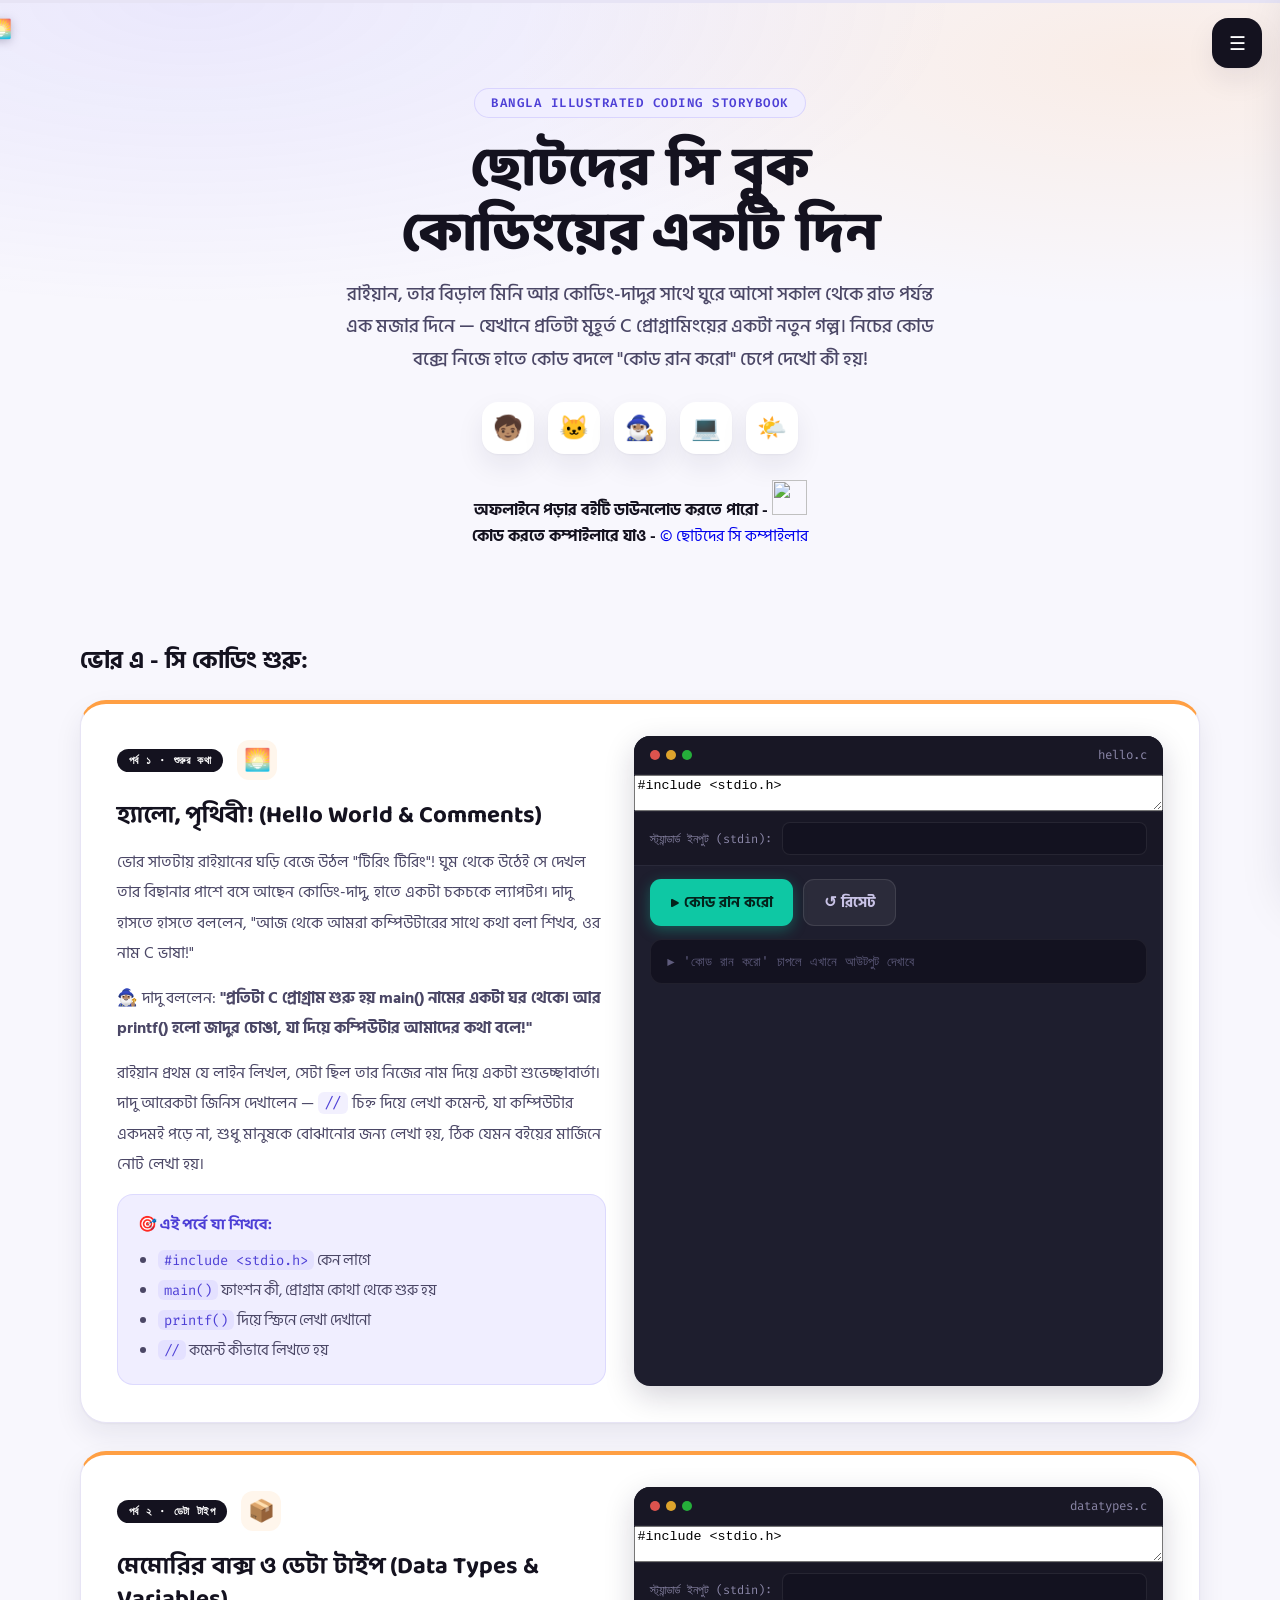
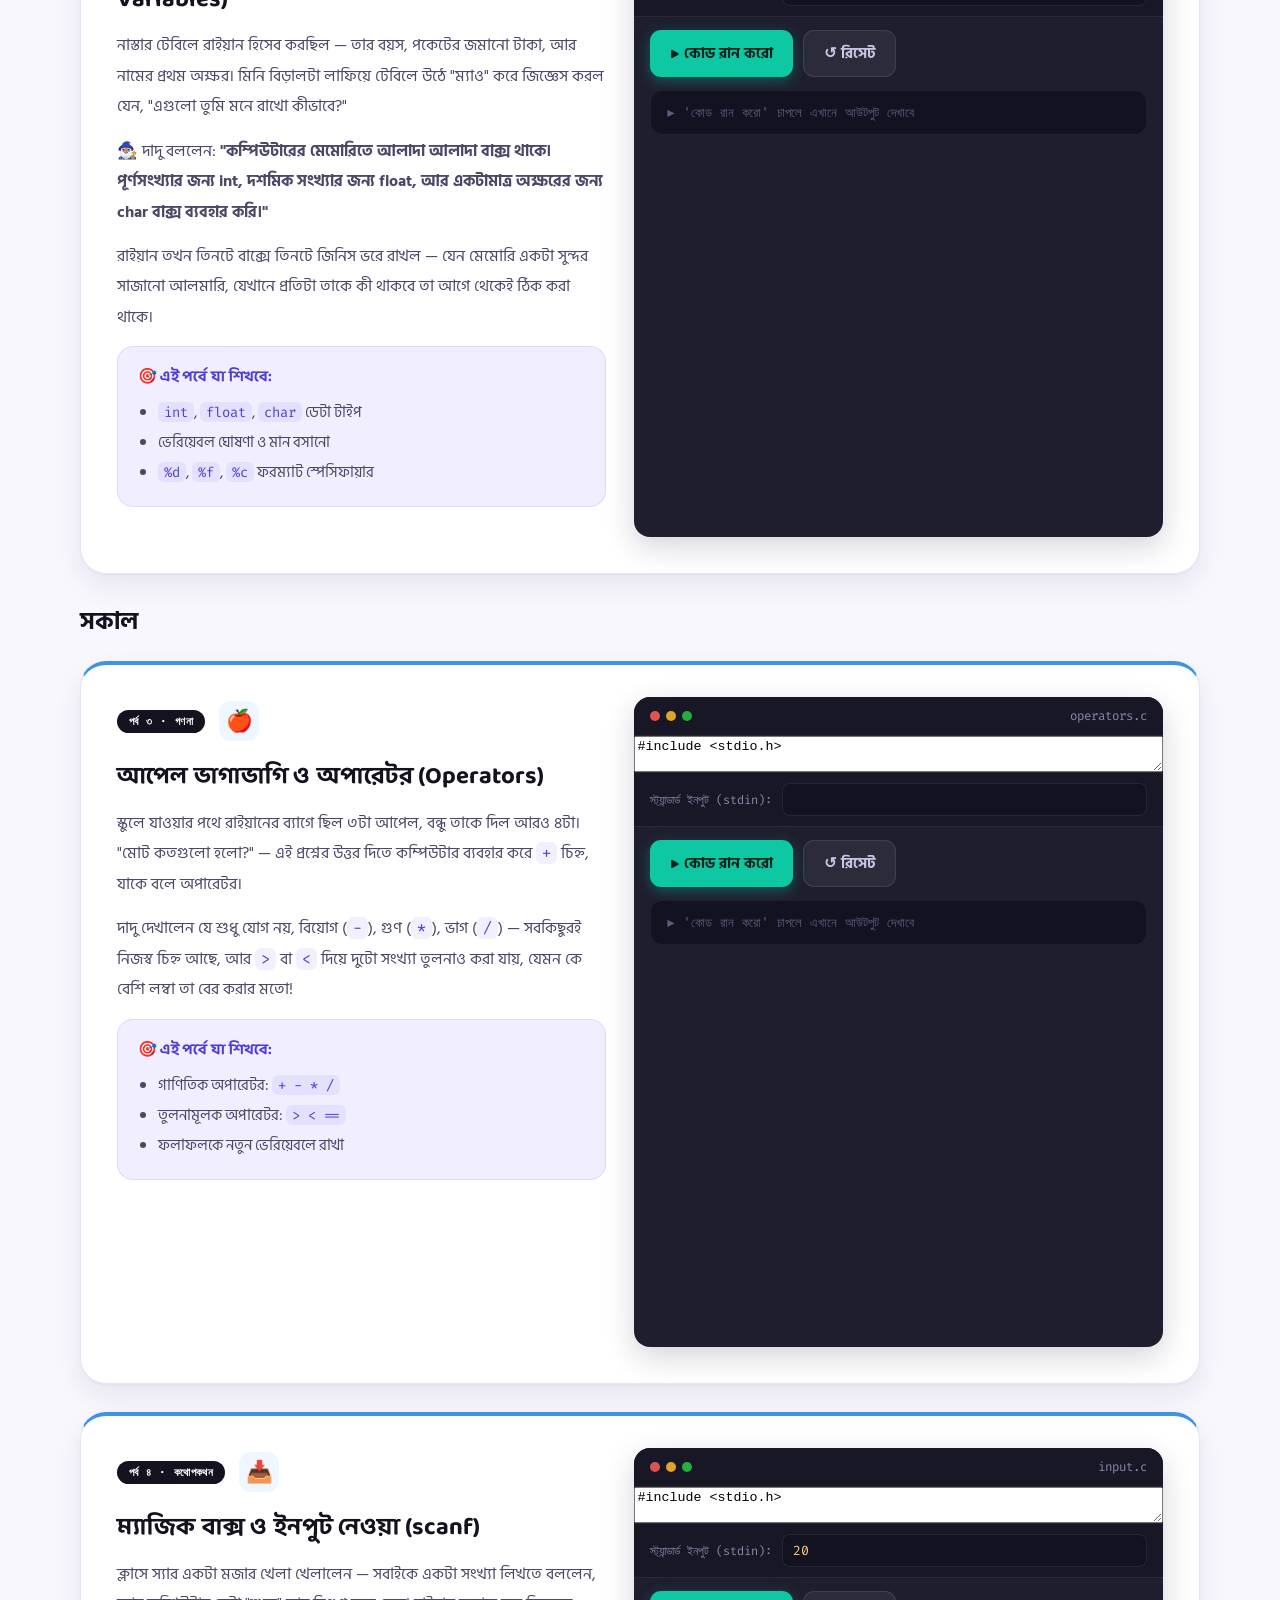
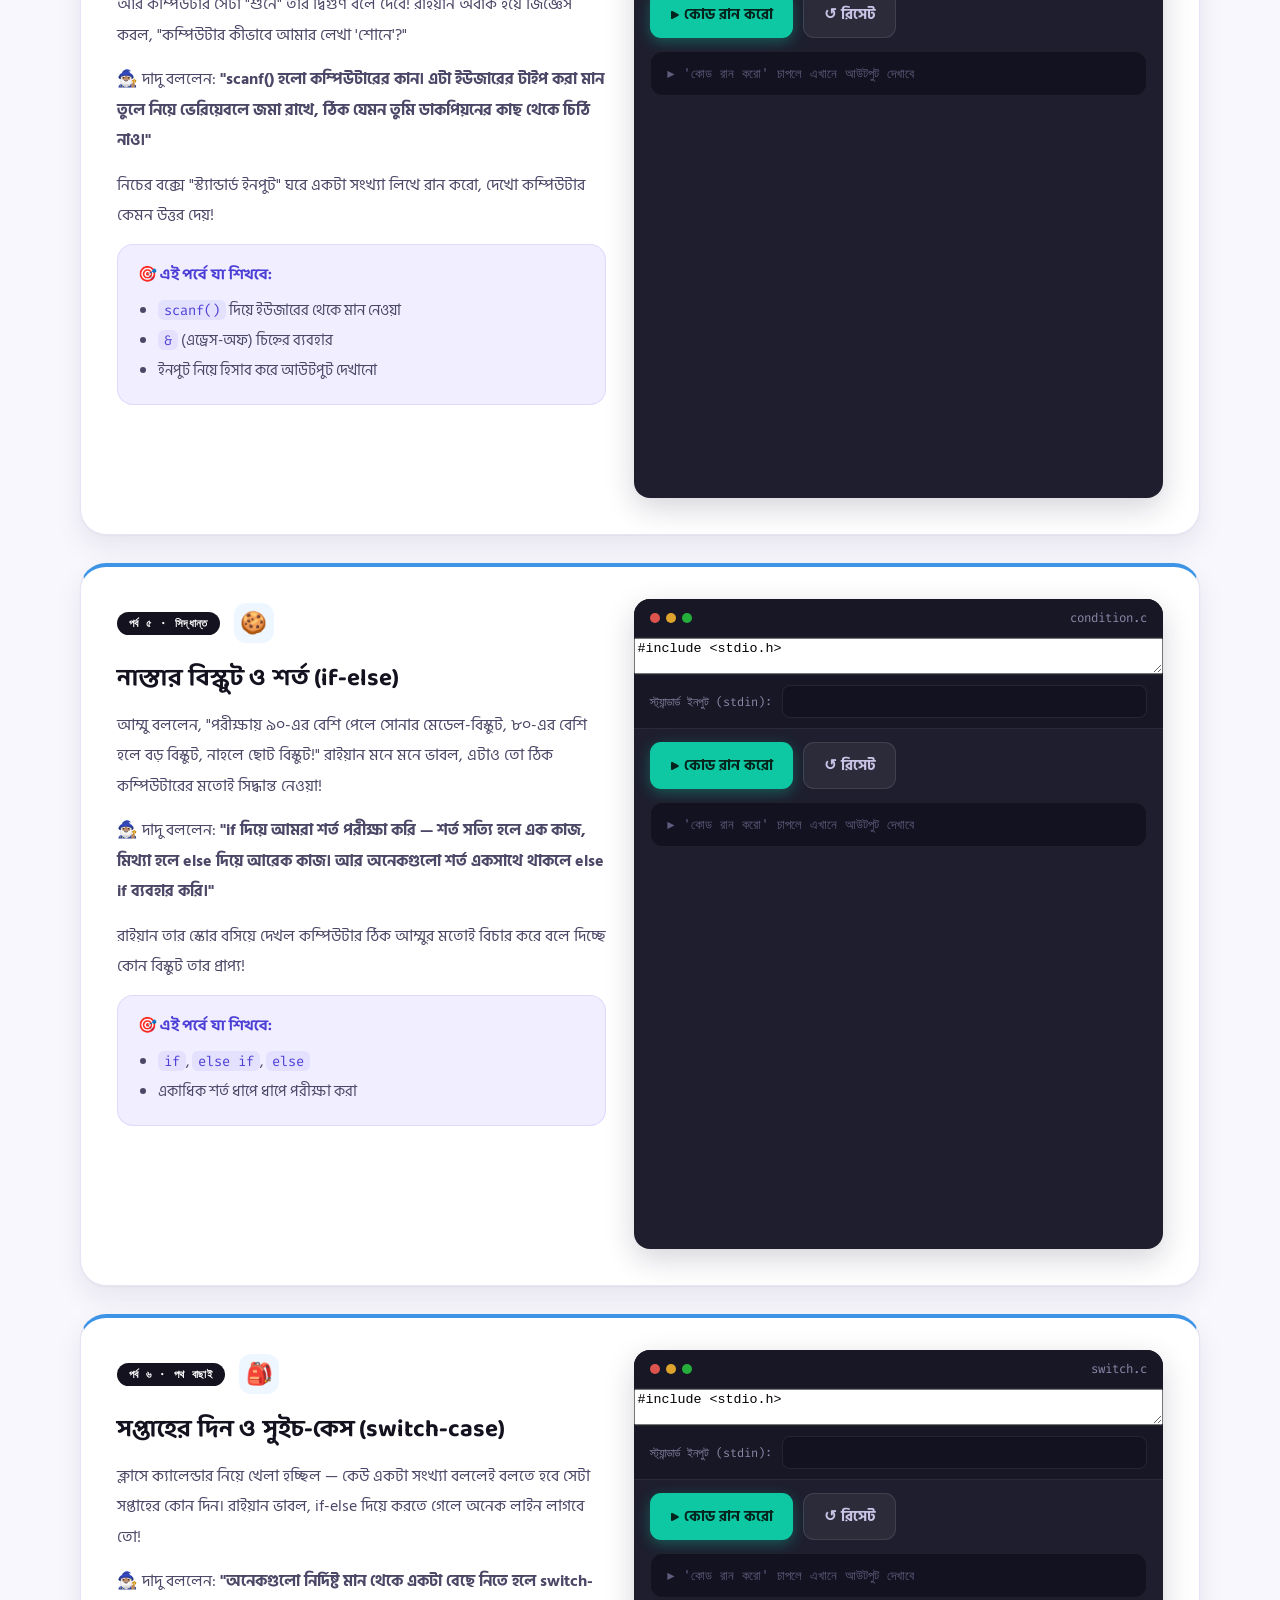
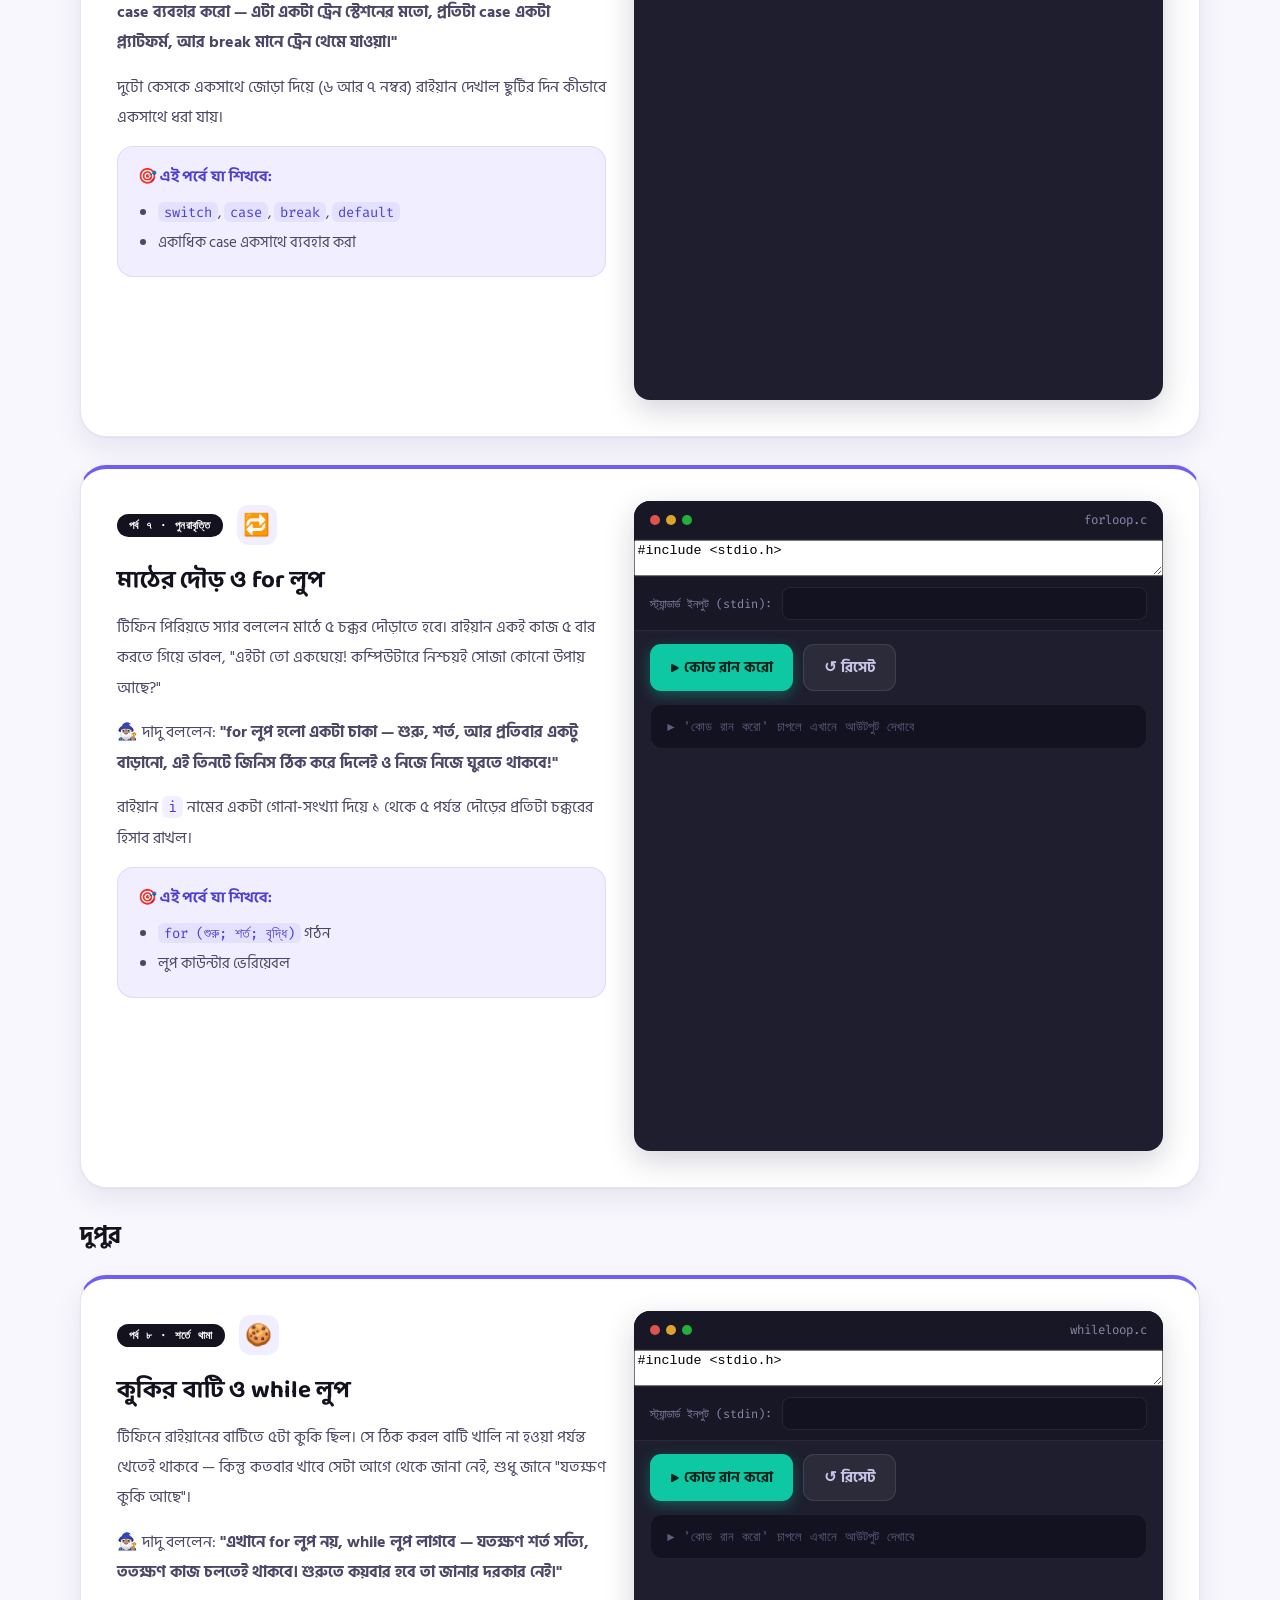
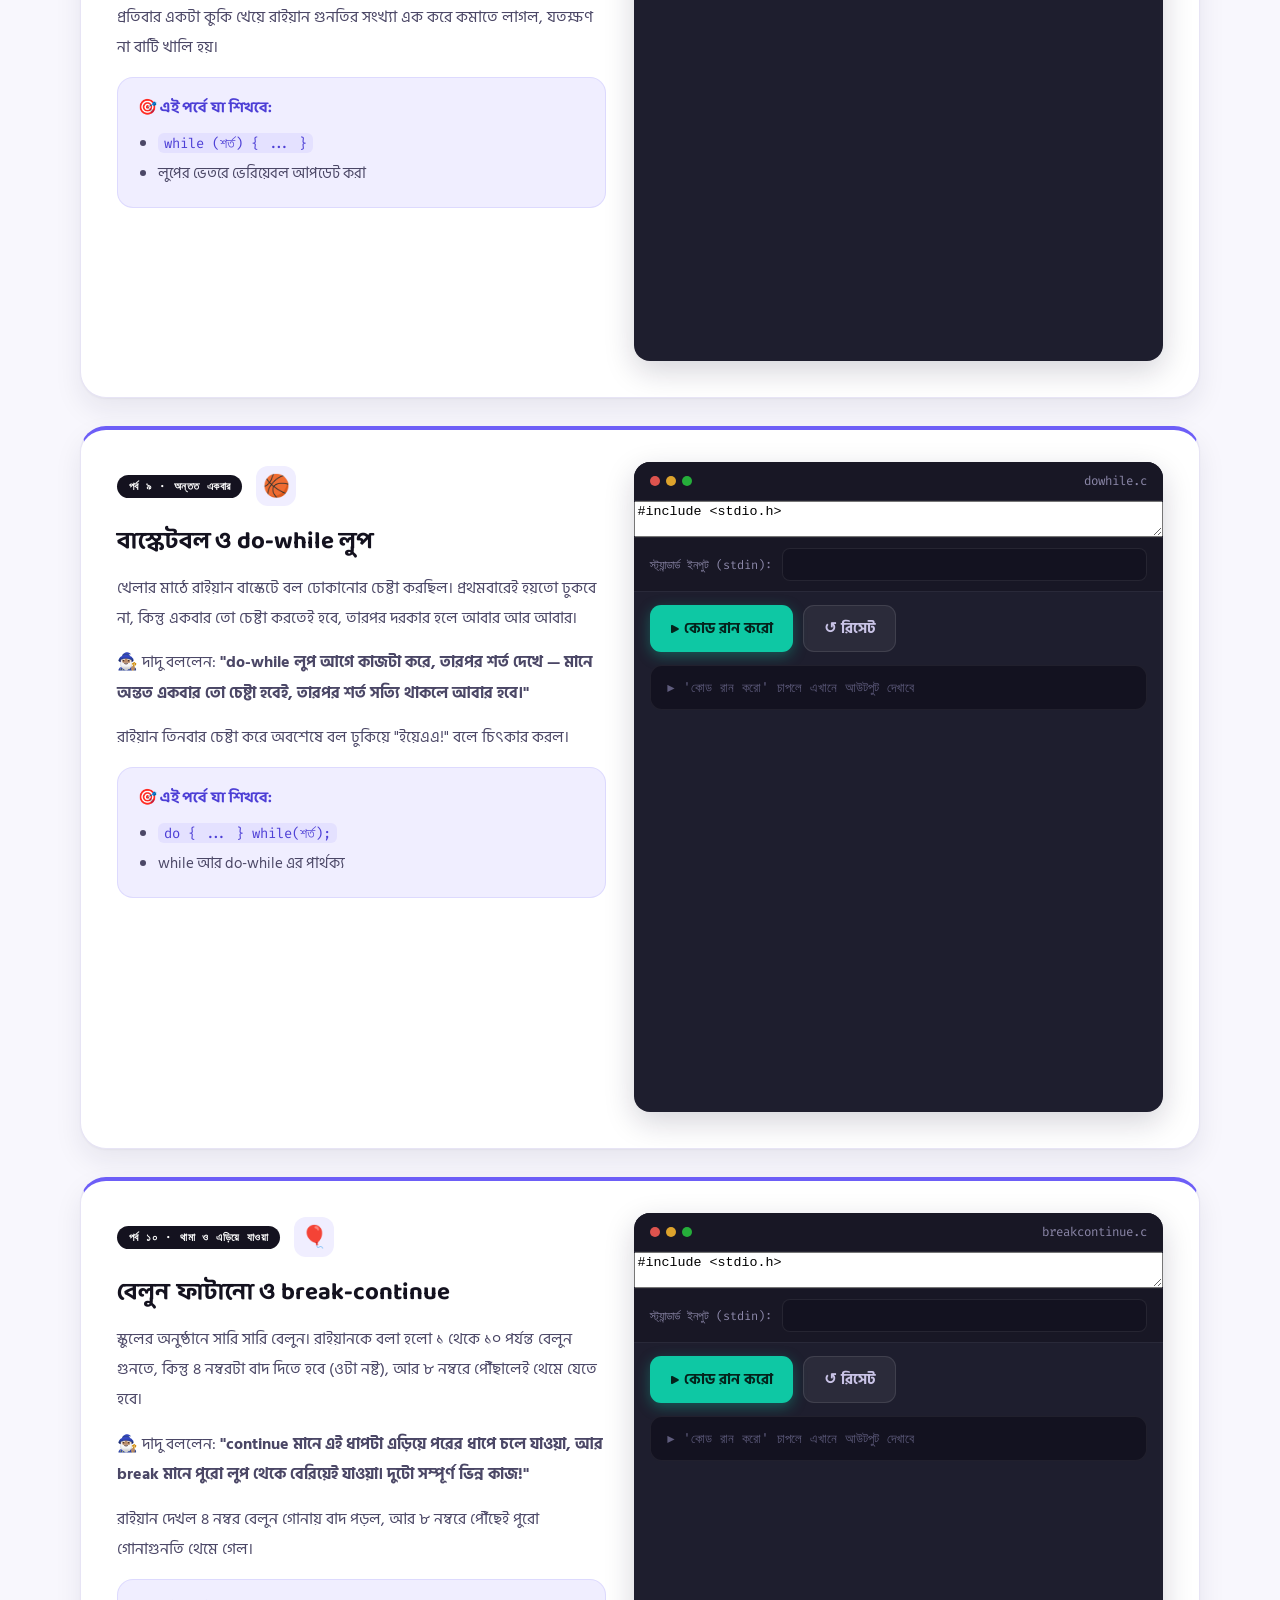
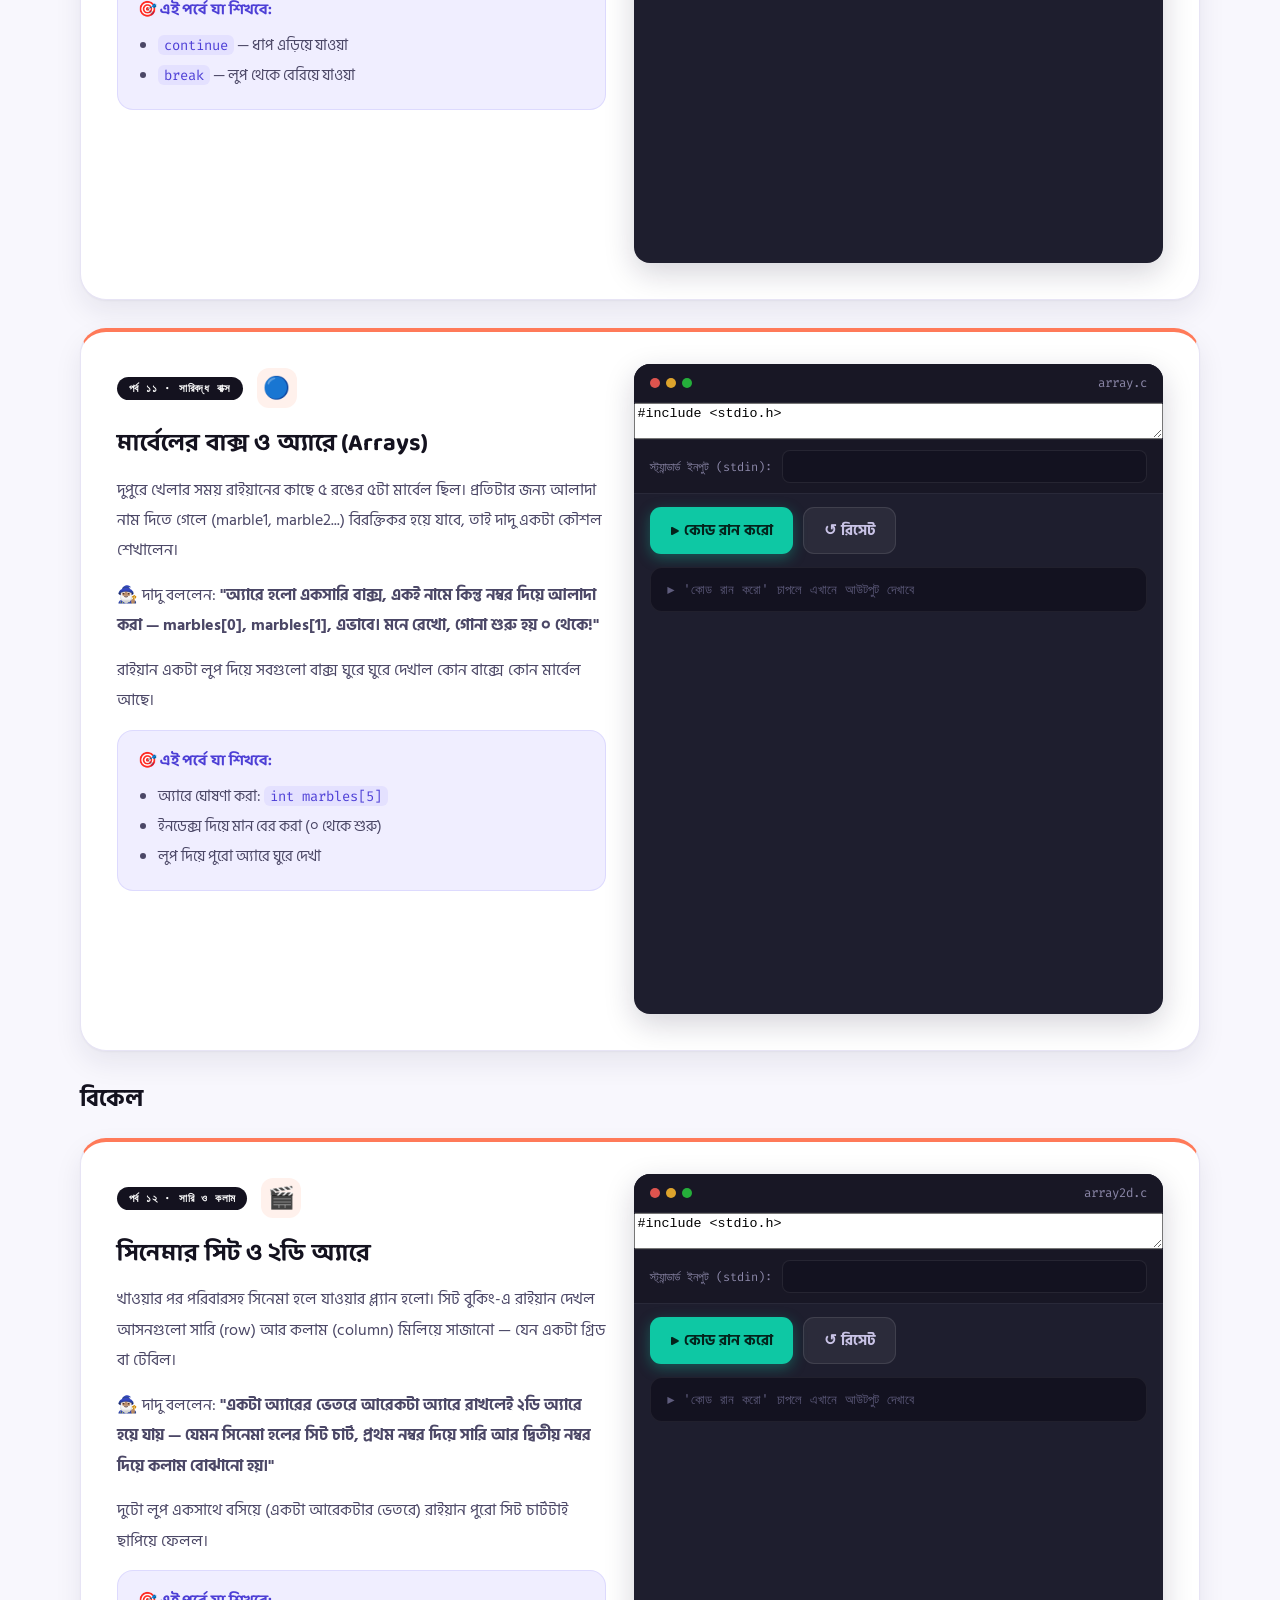
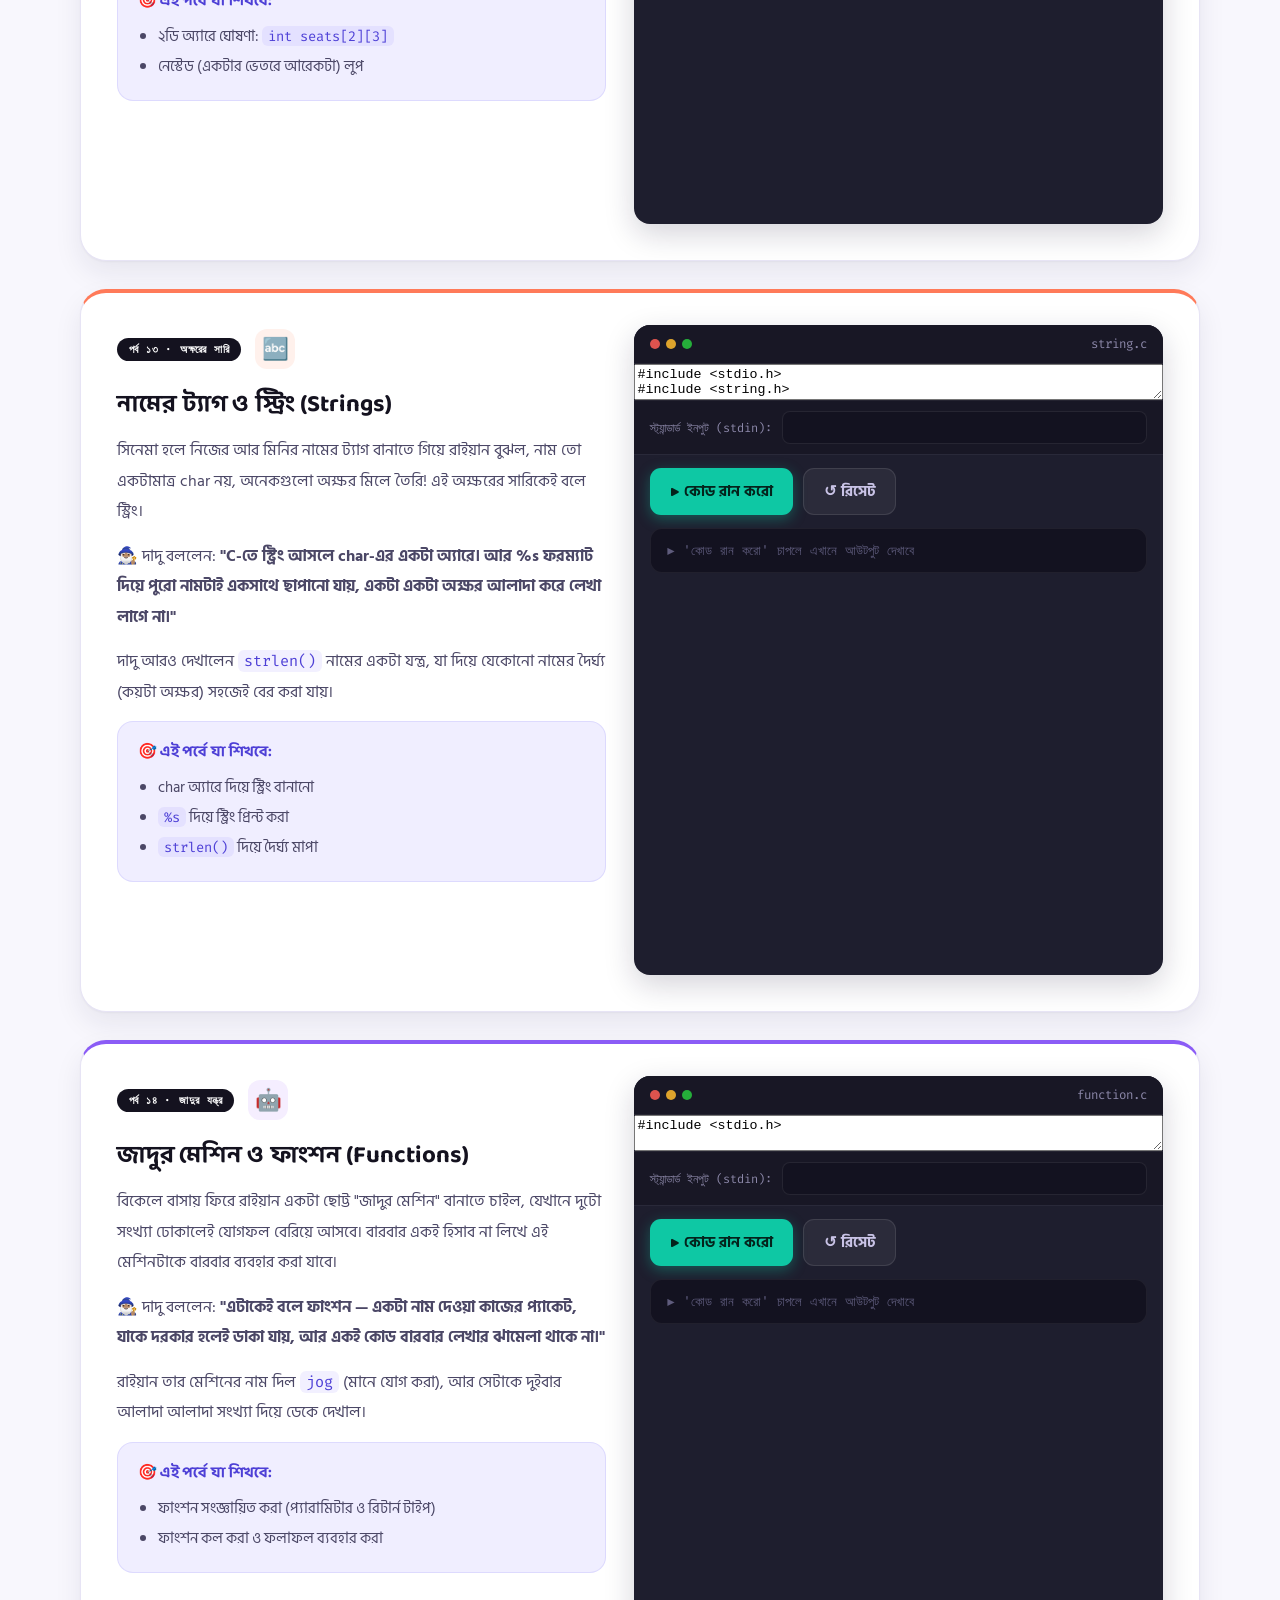
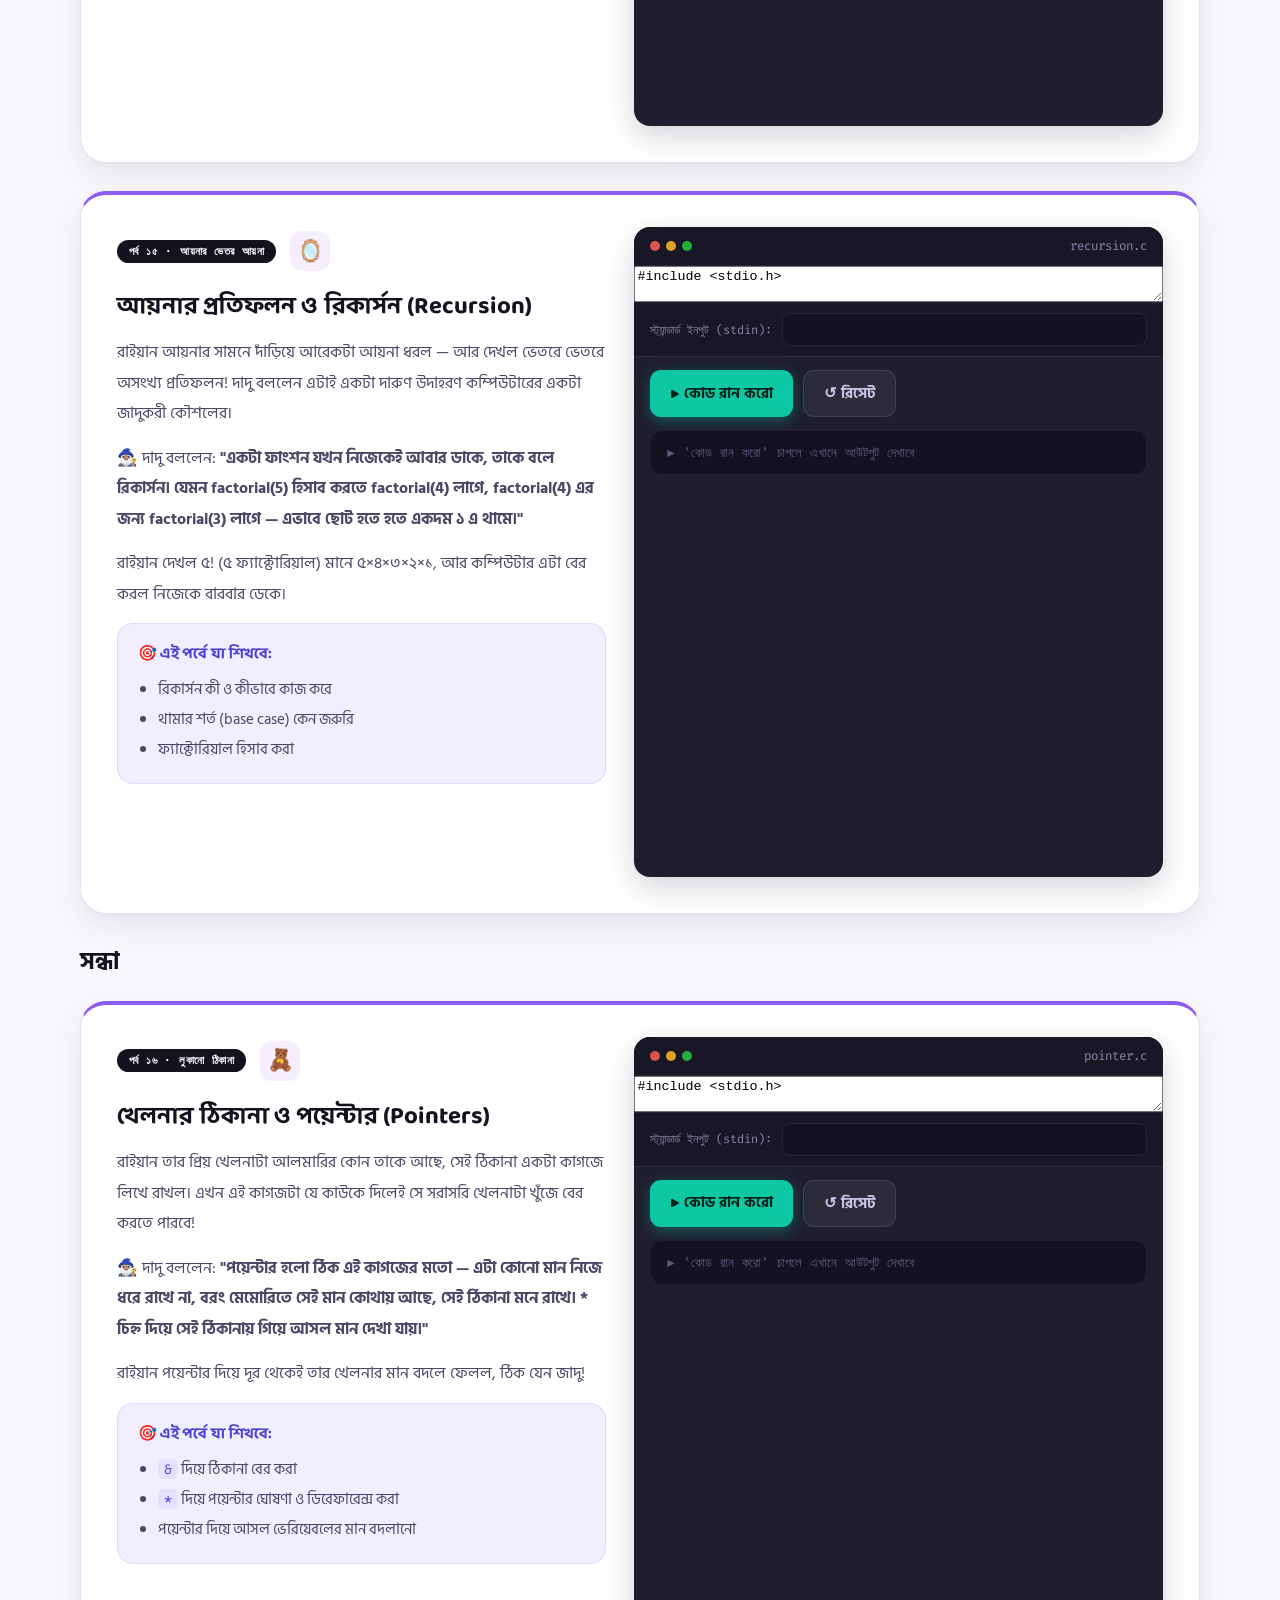
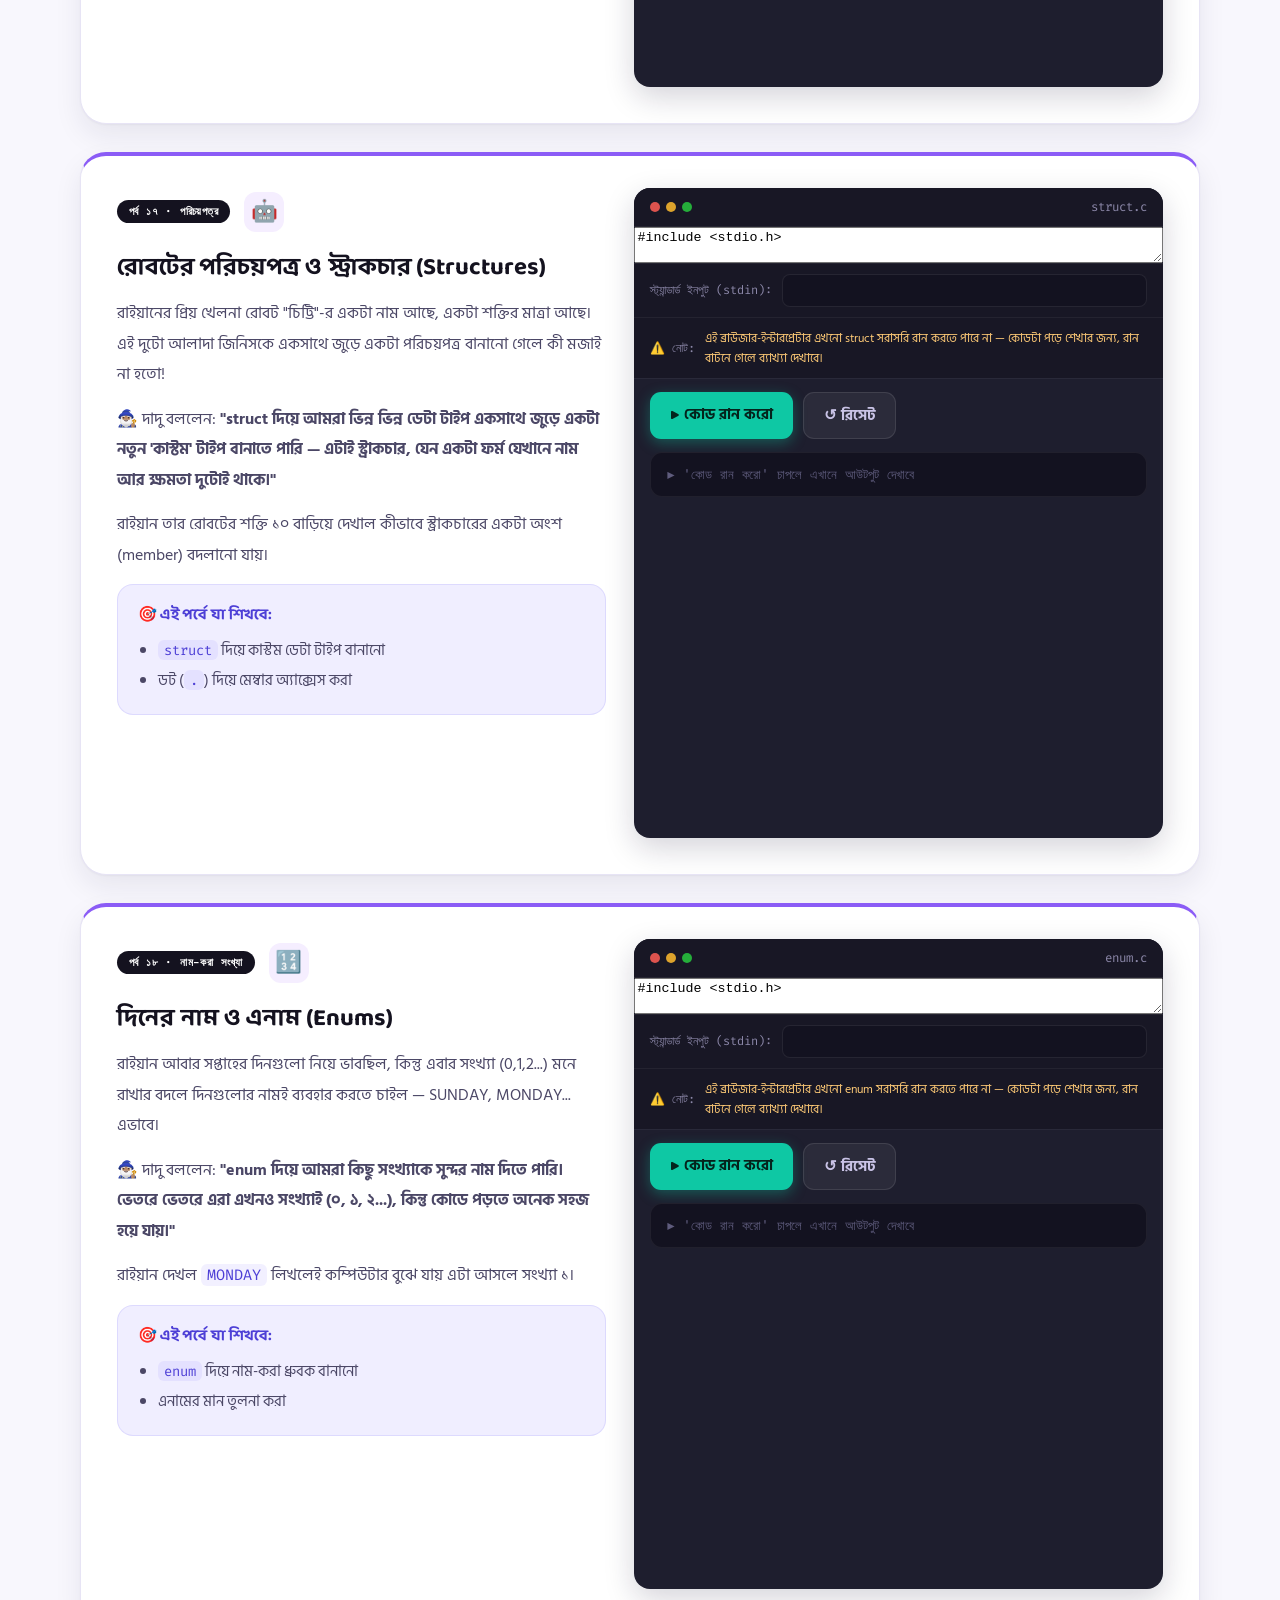
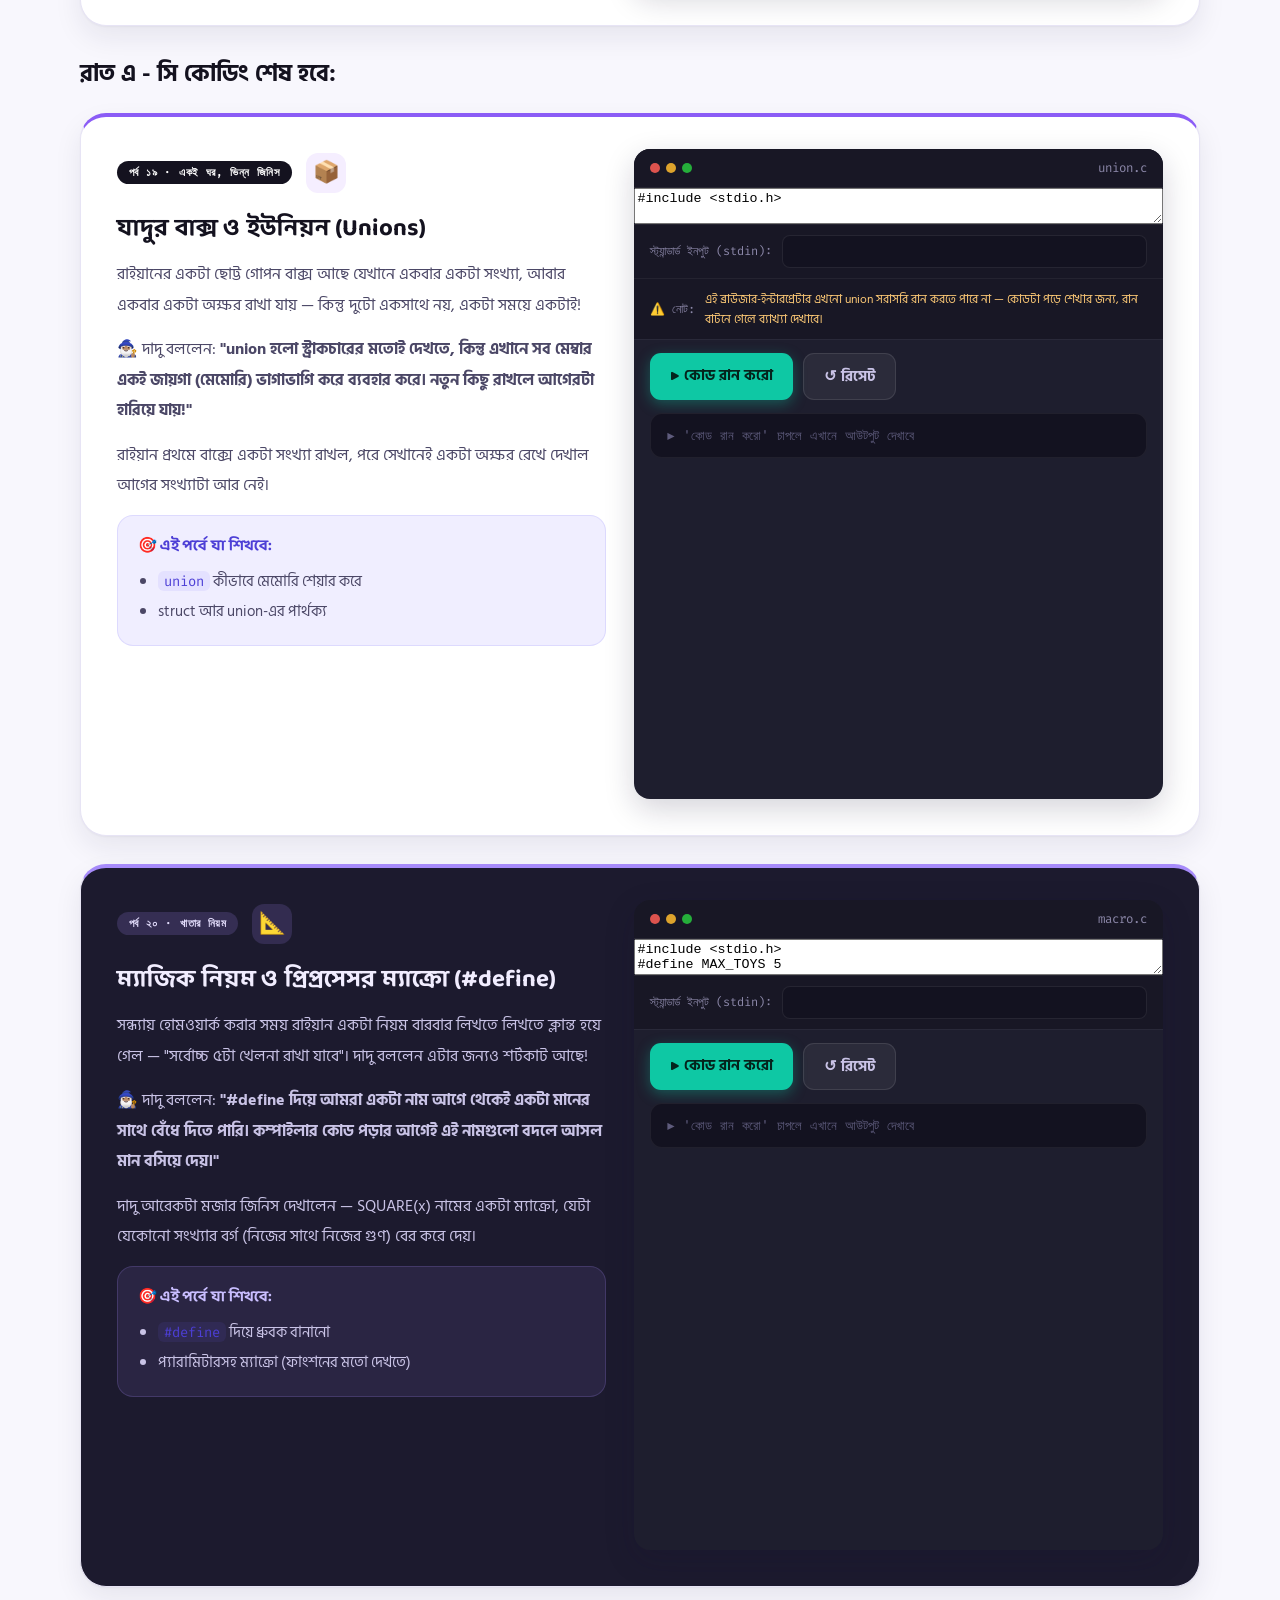
==== index.html @ f475364b "Update index.html" ====
<!DOCTYPE html>
<html lang="bn">
<head>
<meta charset="UTF-8">
<meta name="viewport" content="width=device-width, initial-scale=1.0, maximum-scale=1">
<title>ছোটদের সি বুক - কোডিংয়ের একটি  দিন</title>
<link href="https://fonts.googleapis.com/css2?family=Baloo+Da+2:wght@500;600;700;800&family=Hind+Siliguri:wght@400;500;600;700&family=Fira+Code:wght@400;500;600;700&display=swap" rel="stylesheet">
<link rel="stylesheet" href="https://cdnjs.cloudflare.com/ajax/libs/codemirror/5.65.16/codemirror.min.css">
<link rel="stylesheet" href="styles.css">
</head>
<body>

<div id="daybar"><div id="daybar-fill"></div></div>
<div id="day-marker">🌅</div>

<button id="toc-toggle" onclick="toggleToc()">☰</button>
<div id="toc-overlay" onclick="toggleToc()"></div>
<nav id="toc-drawer">
  <h3>📖 দিনের সূচিপত্র</h3>
  <ol>
    <li><a href="#ch1" onclick="toggleToc()"><span class="toc-time">ভোর ৬:০০</span> হ্যালো, পৃথিবী!</a></li>
    <li><a href="#ch2" onclick="toggleToc()"><span class="toc-time">ভোর ৬:৩০</span> ডেটা টাইপ ও ভেরিয়েবল</a></li>
    <li><a href="#ch3" onclick="toggleToc()"><span class="toc-time">সকাল ৭:০০</span> অপারেটর</a></li>
    <li><a href="#ch4" onclick="toggleToc()"><span class="toc-time">সকাল ৮:০০</span> ইনপুট নেওয়া (scanf)</a></li>
    <li><a href="#ch5" onclick="toggleToc()"><span class="toc-time">সকাল ৯:০০</span> if-else শর্ত</a></li>
    <li><a href="#ch6" onclick="toggleToc()"><span class="toc-time">সকাল ১০:০০</span> switch-case</a></li>
    <li><a href="#ch7" onclick="toggleToc()"><span class="toc-time">সকাল ১১:০০</span> for লুপ</a></li>
    <li><a href="#ch8" onclick="toggleToc()"><span class="toc-time">দুপুর ১২:০০</span> while লুপ</a></li>
    <li><a href="#ch9" onclick="toggleToc()"><span class="toc-time">দুপুর ১:০০</span> do-while লুপ</a></li>
    <li><a href="#ch10" onclick="toggleToc()"><span class="toc-time">দুপুর ২:০০</span> break ও continue</a></li>
    <li><a href="#ch11" onclick="toggleToc()"><span class="toc-time">দুপুর ৩:০০</span> অ্যারে</a></li>
    <li><a href="#ch12" onclick="toggleToc()"><span class="toc-time">বিকেল ৪:০০</span> ২ডি অ্যারে</a></li>
    <li><a href="#ch13" onclick="toggleToc()"><span class="toc-time">বিকেল ৪:৩০</span> স্ট্রিং</a></li>
    <li><a href="#ch14" onclick="toggleToc()"><span class="toc-time">বিকেল ৫:০০</span> ফাংশন</a></li>
    <li><a href="#ch15" onclick="toggleToc()"><span class="toc-time">বিকেল ৫:৩০</span> রিকার্সন</a></li>
    <li><a href="#ch16" onclick="toggleToc()"><span class="toc-time">সন্ধা ৬:০০</span> পয়েন্টার</a></li>
    <li><a href="#ch17" onclick="toggleToc()"><span class="toc-time">সন্ধা ৬:৩০</span> স্ট্রাকচার</a></li>
    <li><a href="#ch18" onclick="toggleToc()"><span class="toc-time">সন্ধা ৭:০০</span> এনাম</a></li>
    <li><a href="#ch19" onclick="toggleToc()"><span class="toc-time">রাত ৮:০০</span> ইউনিয়ন</a></li>
    <li><a href="#ch20" onclick="toggleToc()"><span class="toc-time">রাত ৯:০০</span> ম্যাক্রো</a></li>
    <li><a href="#ch21" onclick="toggleToc()"><span class="toc-time">রাত ১০:০০</span> মিনি প্রজেক্ট: সর্টিং</a></li>
    <li><a href="#finale" onclick="toggleToc()"><span class="toc-time">রাত</span> সমাপ্তি ও সার্টিফিকেট</a></li>
    <li><a href="compiler.html" target="_blank" onclick="toggleToc()"><span class="toc-time">C</span> ছোটদের সি কম্পাইলার</a></li>
  </ol>
</nav>

<header>
  <div class="eyebrow">Bangla Illustrated Coding Storybook</div>
  <h1>ছোটদের সি বুক <br> কোডিংয়ের একটি  দিন</h1>
  <p class="sub">রাইয়ান, তার বিড়াল মিনি আর কোডিং-দাদুর সাথে ঘুরে আসো সকাল থেকে রাত পর্যন্ত এক মজার দিনে — যেখানে প্রতিটা মুহূর্ত C প্রোগ্রামিংয়ের একটা নতুন গল্প। নিচের কোড বক্সে নিজে হাতে কোড বদলে "কোড রান করো" চেপে দেখো কী হয়!</p>
  <div class="mascots"><span>🧒🏽</span><span>🐱</span><span>🧙🏽‍♂️</span><span>💻</span><span>🌤️</span></div><br>
  <div><b>অফলাইনে পড়ার বইটি ডাউনলোড করতে পারো - </b> <a href="https://drive.google.com/file/d/1nW86dNnu2vd-m6aby6oM2KaD76OM8aB8/view?usp=sharing" target="_blank"><img src="pdf.png" width="35" height="35"></a></div>
  <div><b>কোড করতে কম্পাইলারে যাও - </b> <a href="compiler.html" target="_blank" style="text-decoration:none;"> ©️ ছোটদের সি কম্পাইলার </a></div>
</header>
<div class="container">

<!-- ================= CHAPTER 1 ================= -->
 <h2>ভোর এ - সি কোডিং শুরু:</h2>
<section class="chapter" id="ch1" data-time="ভোর ৬:০০" data-tint="dawn">
  <div class="chapter-grid">
    <div class="story">
      <div class="badge">পর্ব ১ · শুরুর কথা</div>
      <div class="illustration">🌅</div>
      <h2>হ্যালো, পৃথিবী! (Hello World & Comments)</h2>
      <p>ভোর সাতটায় রাইয়ানের ঘড়ি বেজে উঠল "টিরিং টিরিং"! ঘুম থেকে উঠেই সে দেখল তার বিছানার পাশে বসে আছেন কোডিং-দাদু, হাতে একটা চকচকে ল্যাপটপ। দাদু হাসতে হাসতে বললেন, "আজ থেকে আমরা কম্পিউটারের সাথে কথা বলা শিখব, ওর নাম C ভাষা!"</p>
      <p>🧙🏽‍♂️ দাদু বললেন: <b>"প্রতিটা C প্রোগ্রাম শুরু হয় main() নামের একটা ঘর থেকে। আর printf() হলো জাদুর চোঙা, যা দিয়ে কম্পিউটার আমাদের কথা বলে!"</b></p>
      <p>রাইয়ান প্রথম যে লাইন লিখল, সেটা ছিল তার নিজের নাম দিয়ে একটা শুভেচ্ছাবার্তা। দাদু আরেকটা জিনিস দেখালেন — <code>//</code> চিহ্ন দিয়ে লেখা কমেন্ট, যা কম্পিউটার একদমই পড়ে না, শুধু মানুষকে বোঝানোর জন্য লেখা হয়, ঠিক যেমন বইয়ের মার্জিনে নোট লেখা হয়।</p>
      <div class="learn-box">
        <b>🎯 এই পর্বে যা শিখবে:</b>
        <ul>
          <li><code>#include &lt;stdio.h&gt;</code> কেন লাগে</li>
          <li><code>main()</code> ফাংশন কী, প্রোগ্রাম কোথা থেকে শুরু হয়</li>
          <li><code>printf()</code> দিয়ে স্ক্রিনে লেখা দেখানো</li>
          <li><code>//</code> কমেন্ট কীভাবে লিখতে হয়</li>
        </ul>
      </div>
    </div>
    <div class="code-panel">
      <div class="code-panel-header"><div class="dots"><span></span><span></span><span></span></div><div class="filename">hello.c</div></div>
      <textarea id="code1">#include <stdio.h>

int main() {
    // eita ekta comment, computer eta pore na
    printf("Suprovat Prithibi! Ami Rayan!\n");
    printf("Aj ami C programming shikhbo.\n");
    return 0;
}</textarea>
      
      <div class="stdin-row">
        <label>স্ট্যান্ডার্ড ইনপুট (stdin):</label>
        <input type="text" id="in1" value="">
      </div>
      
      <div class="controls-row">
        <button class="btn btn-run" onclick="runCode('code1','out1','in1')">▶ কোড রান করো</button>
        <button class="btn btn-reset" onclick="resetCode('code1')">↺ রিসেট</button>
      </div>
      <div class="output-console" id="out1"></div>
    </div>
  </div>
</section>

<!-- ================= CHAPTER 2 ================= -->
<section class="chapter" id="ch2" data-time="ভোর ৬:৩০" data-tint="dawn">
  <div class="chapter-grid">
    <div class="story">
      <div class="badge">পর্ব ২ · ডেটা টাইপ</div>
      <div class="illustration">📦</div>
      <h2>মেমোরির বাক্স ও ডেটা টাইপ (Data Types & Variables)</h2>
      <p>নাস্তার টেবিলে রাইয়ান হিসেব করছিল — তার বয়স, পকেটের জমানো টাকা, আর নামের প্রথম অক্ষর। মিনি বিড়ালটা লাফিয়ে টেবিলে উঠে "ম্যাও" করে জিজ্ঞেস করল যেন, "এগুলো তুমি মনে রাখো কীভাবে?"</p>
      <p>🧙🏽‍♂️ দাদু বললেন: <b>"কম্পিউটারের মেমোরিতে আলাদা আলাদা বাক্স থাকে। পূর্ণসংখ্যার জন্য int, দশমিক সংখ্যার জন্য float, আর একটামাত্র অক্ষরের জন্য char বাক্স ব্যবহার করি।"</b></p>
      <p>রাইয়ান তখন তিনটে বাক্সে তিনটে জিনিস ভরে রাখল — যেন মেমোরি একটা সুন্দর সাজানো আলমারি, যেখানে প্রতিটা তাকে কী থাকবে তা আগে থেকেই ঠিক করা থাকে।</p>
      <div class="learn-box">
        <b>🎯 এই পর্বে যা শিখবে:</b>
        <ul>
          <li><code>int</code>, <code>float</code>, <code>char</code> ডেটা টাইপ</li>
          <li>ভেরিয়েবল ঘোষণা ও মান বসানো</li>
          <li><code>%d</code>, <code>%f</code>, <code>%c</code> ফরম্যাট স্পেসিফায়ার</li>
        </ul>
      </div>
    </div>
    <div class="code-panel">
      <div class="code-panel-header"><div class="dots"><span></span><span></span><span></span></div><div class="filename">datatypes.c</div></div>
      <textarea id="code2">#include <stdio.h>

int main() {
    int boyosh = 10;
    float pocket_money = 55.50;
    char first_letter = 'R';

    printf("Rayan-er boyosh: %d bochor\n", boyosh);
    printf("Pocket money: %.2f taka\n", pocket_money);
    printf("Namer prothom okkhor: %c\n", first_letter);
    return 0;
}</textarea>
      
      <div class="stdin-row">
        <label>স্ট্যান্ডার্ড ইনপুট (stdin):</label>
        <input type="text" id="in2" value="">
      </div>
      
      <div class="controls-row">
        <button class="btn btn-run" onclick="runCode('code2','out2', 'in2')">▶ কোড রান করো</button>
        <button class="btn btn-reset" onclick="resetCode('code2')">↺ রিসেট</button>
      </div>
      <div class="output-console" id="out2"></div>
    </div>
  </div>
</section>

<!-- ================= CHAPTER 3 ================= -->
<h2>সকাল</h2>
<section class="chapter" id="ch3" data-time="সকাল ৭:০০" data-tint="morning">
  <div class="chapter-grid">
    <div class="story">
      <div class="badge">পর্ব ৩ · গণনা</div>
      <div class="illustration">🍎</div>
      <h2>আপেল ভাগাভাগি ও অপারেটর (Operators)</h2>
      <p>স্কুলে যাওয়ার পথে রাইয়ানের ব্যাগে ছিল ৩টা আপেল, বন্ধু তাকে দিল আরও ৪টা। "মোট কতগুলো হলো?" — এই প্রশ্নের উত্তর দিতে কম্পিউটার ব্যবহার করে <code>+</code> চিহ্ন, যাকে বলে অপারেটর।</p>
      <p>দাদু দেখালেন যে শুধু যোগ নয়, বিয়োগ (<code>-</code>), গুণ (<code>*</code>), ভাগ (<code>/</code>) — সবকিছুরই নিজস্ব চিহ্ন আছে, আর <code>&gt;</code> বা <code>&lt;</code> দিয়ে দুটো সংখ্যা তুলনাও করা যায়, যেমন কে বেশি লম্বা তা বের করার মতো!</p>
      <div class="learn-box">
        <b>🎯 এই পর্বে যা শিখবে:</b>
        <ul>
          <li>গাণিতিক অপারেটর: <code>+ - * /</code></li>
          <li>তুলনামূলক অপারেটর: <code>&gt; &lt; ==</code></li>
          <li>ফলাফলকে নতুন ভেরিয়েবলে রাখা</li>
        </ul>
      </div>
    </div>
    <div class="code-panel">
      <div class="code-panel-header"><div class="dots"><span></span><span></span><span></span></div><div class="filename">operators.c</div></div>
      <textarea id="code3">#include <stdio.h>

int main() {
    int amar_apel = 3;
    int bondhur_apel = 4;
    int total = amar_apel + bondhur_apel;
    int parthokko = bondhur_apel - amar_apel;
    int gunfol = amar_apel * bondhur_apel;

    printf("Total apel: %d\n", total);
    printf("Parthokko: %d\n", parthokko);
    printf("Gunfol: %d\n", gunfol);

    if (total > 5) {
        printf("Onek apel hoye geche!\n");
    }
    return 0;
}</textarea>

 <div class="stdin-row">
        <label>স্ট্যান্ডার্ড ইনপুট (stdin):</label>
        <input type="text" id="in3" value="">
      </div>
      
      <div class="controls-row">
        <button class="btn btn-run" onclick="runCode('code3','out3', 'in3')">▶ কোড রান করো</button>
        <button class="btn btn-reset" onclick="resetCode('code3')">↺ রিসেট</button>
      </div>
      <div class="output-console" id="out3"></div>
    </div>
  </div>
</section>

<!-- ================= CHAPTER 4 ================= -->
<section class="chapter" id="ch4" data-time="সকাল ৮:০০" data-tint="morning">
  <div class="chapter-grid">
    <div class="story">
      <div class="badge">পর্ব ৪ · কথোপকথন</div>
      <div class="illustration">📥</div>
      <h2>ম্যাজিক বাক্স ও ইনপুট নেওয়া (scanf)</h2>
      <p>ক্লাসে স্যার একটা মজার খেলা খেলালেন — সবাইকে একটা সংখ্যা লিখতে বললেন, আর কম্পিউটার সেটা "শুনে" তার দ্বিগুণ বলে দেবে! রাইয়ান অবাক হয়ে জিজ্ঞেস করল, "কম্পিউটার কীভাবে আমার লেখা 'শোনে'?"</p>
      <p>🧙🏽‍♂️ দাদু বললেন: <b>"scanf() হলো কম্পিউটারের কান। এটা ইউজারের টাইপ করা মান তুলে নিয়ে ভেরিয়েবলে জমা রাখে, ঠিক যেমন তুমি ডাকপিয়নের কাছ থেকে চিঠি নাও।"</b></p>
      <p>নিচের বক্সে "স্ট্যান্ডার্ড ইনপুট" ঘরে একটা সংখ্যা লিখে রান করো, দেখো কম্পিউটার কেমন উত্তর দেয়!</p>
      <div class="learn-box">
        <b>🎯 এই পর্বে যা শিখবে:</b>
        <ul>
          <li><code>scanf()</code> দিয়ে ইউজারের থেকে মান নেওয়া</li>
          <li><code>&</code> (এড্রেস-অফ) চিহ্নের ব্যবহার</li>
          <li>ইনপুট নিয়ে হিসাব করে আউটপুট দেখানো</li>
        </ul>
      </div>
    </div>
    <div class="code-panel">
      <div class="code-panel-header"><div class="dots"><span></span><span></span><span></span></div><div class="filename">input.c</div></div>
      <textarea id="code4">#include <stdio.h>

int main() {
    int number;
    printf("Ekta songkha lekho: ");
    scanf("%d", &number);
    printf("Tumi likhecho: %d\n", number);
    printf("Er dwigun holo: %d\n", number * 2);
    return 0;
}</textarea>
      <div class="stdin-row">
        <label>স্ট্যান্ডার্ড ইনপুট (stdin):</label>
        <input type="text" id="in4" value="20">
      </div>
      <div class="controls-row">
        <button class="btn btn-run" onclick="runCode('code4','out4','in4')">▶ কোড রান করো</button>
        <button class="btn btn-reset" onclick="resetCode('code4')">↺ রিসেট</button>
      </div>
      <div class="output-console" id="out4"></div>
    </div>
  </div>
</section>

<!-- ================= CHAPTER 5 ================= -->
<section class="chapter" id="ch5" data-time="সকাল ৯:০০" data-tint="morning">
  <div class="chapter-grid">
    <div class="story">
      <div class="badge">পর্ব ৫ · সিদ্ধান্ত</div>
      <div class="illustration">🍪</div>
      <h2>নাস্তার বিস্কুট ও শর্ত (if-else)</h2>
      <p>আম্মু বললেন, "পরীক্ষায় ৯০-এর বেশি পেলে সোনার মেডেল-বিস্কুট, ৮০-এর বেশি হলে বড় বিস্কুট, নাহলে ছোট বিস্কুট!" রাইয়ান মনে মনে ভাবল, এটাও তো ঠিক কম্পিউটারের মতোই সিদ্ধান্ত নেওয়া!</p>
      <p>🧙🏽‍♂️ দাদু বললেন: <b>"if দিয়ে আমরা শর্ত পরীক্ষা করি — শর্ত সত্যি হলে এক কাজ, মিথ্যা হলে else দিয়ে আরেক কাজ। আর অনেকগুলো শর্ত একসাথে থাকলে else if ব্যবহার করি।"</b></p>
      <p>রাইয়ান তার স্কোর বসিয়ে দেখল কম্পিউটার ঠিক আম্মুর মতোই বিচার করে বলে দিচ্ছে কোন বিস্কুট তার প্রাপ্য!</p>
      <div class="learn-box">
        <b>🎯 এই পর্বে যা শিখবে:</b>
        <ul>
          <li><code>if</code>, <code>else if</code>, <code>else</code></li>
          <li>একাধিক শর্ত ধাপে ধাপে পরীক্ষা করা</li>
        </ul>
      </div>
    </div>
    <div class="code-panel">
      <div class="code-panel-header"><div class="dots"><span></span><span></span><span></span></div><div class="filename">condition.c</div></div>
      <textarea id="code5">#include <stdio.h>

int main() {
    int score = 85;

    if (score >= 90) {
        printf("Bah! Sonar medal-biscuit!\n");
    } else if (score >= 80) {
        printf("Darun! Boro biscuit!\n");
    } else if (score >= 60) {
        printf("Bhalo hoyeche, choto biscuit!\n");
    } else {
        printf("Arektu cheshta koro, bondhu!\n");
    }
    return 0;
}</textarea>
      
      <div class="stdin-row">
        <label>স্ট্যান্ডার্ড ইনপুট (stdin):</label>
        <input type="text" id="in5" value="">
      </div>
      
      <div class="controls-row">
        <button class="btn btn-run" onclick="runCode('code5','out5', 'in5')">▶ কোড রান করো</button>
        <button class="btn btn-reset" onclick="resetCode('code5')">↺ রিসেট</button>
      </div>
      <div class="output-console" id="out5"></div>
    </div>
  </div>
</section>

<!-- ================= CHAPTER 6 ================= -->
<section class="chapter" id="ch6" data-time="সকাল ১০:০০" data-tint="morning">
  <div class="chapter-grid">
    <div class="story">
      <div class="badge">পর্ব ৬ · পথ বাছাই</div>
      <div class="illustration">🎒</div>
      <h2>সপ্তাহের দিন ও সুইচ-কেস (switch-case)</h2>
      <p>ক্লাসে ক্যালেন্ডার নিয়ে খেলা হচ্ছিল — কেউ একটা সংখ্যা বললেই বলতে হবে সেটা সপ্তাহের কোন দিন। রাইয়ান ভাবল, if-else দিয়ে করতে গেলে অনেক লাইন লাগবে তো!</p>
      <p>🧙🏽‍♂️ দাদু বললেন: <b>"অনেকগুলো নির্দিষ্ট মান থেকে একটা বেছে নিতে হলে switch-case ব্যবহার করো — এটা একটা ট্রেন স্টেশনের মতো, প্রতিটা case একটা প্ল্যাটফর্ম, আর break মানে ট্রেন থেমে যাওয়া।"</b></p>
      <p>দুটো কেসকে একসাথে জোড়া দিয়ে (৬ আর ৭ নম্বর) রাইয়ান দেখাল ছুটির দিন কীভাবে একসাথে ধরা যায়।</p>
      <div class="learn-box">
        <b>🎯 এই পর্বে যা শিখবে:</b>
        <ul>
          <li><code>switch</code>, <code>case</code>, <code>break</code>, <code>default</code></li>
          <li>একাধিক case একসাথে ব্যবহার করা</li>
        </ul>
      </div>
    </div>
    <div class="code-panel">
      <div class="code-panel-header"><div class="dots"><span></span><span></span><span></span></div><div class="filename">switch.c</div></div>
      <textarea id="code6">#include <stdio.h>

int main() {
    int day = 2;
    switch (day) {
        case 1:
            printf("Robibar - School khola\n");
            break;
        case 2:
            printf("Sombar - Onko porikkha!\n");
            break;
        case 6:
        case 7:
            printf("Chhutir din! Iyeeee!\n");
            break;
        default:
            printf("Sadharon school-er din\n");
    }
    return 0;
}</textarea>
       <div class="stdin-row">
        <label>স্ট্যান্ডার্ড ইনপুট (stdin):</label>
        <input type="text" id="in6" value="">
      </div>
      
      <div class="controls-row">
        <button class="btn btn-run" onclick="runCode('code6','out6','in6')">▶ কোড রান করো</button>
        <button class="btn btn-reset" onclick="resetCode('code6')">↺ রিসেট</button>
      </div>
      <div class="output-console" id="out6"></div>
    </div>
  </div>
</section>

<!-- ================= CHAPTER 7 ================= -->
<section class="chapter" id="ch7" data-time="সকাল ১১:০০" data-tint="noon">
  <div class="chapter-grid">
    <div class="story">
      <div class="badge">পর্ব ৭ · পুনরাবৃত্তি</div>
      <div class="illustration">🔁</div>
      <h2>মাঠের দৌড় ও for লুপ</h2>
      <p>টিফিন পিরিয়ডে স্যার বললেন মাঠে ৫ চক্কর দৌড়াতে হবে। রাইয়ান একই কাজ ৫ বার করতে গিয়ে ভাবল, "এইটা তো একঘেয়ে! কম্পিউটারে নিশ্চয়ই সোজা কোনো উপায় আছে?"</p>
      <p>🧙🏽‍♂️ দাদু বললেন: <b>"for লুপ হলো একটা চাকা — শুরু, শর্ত, আর প্রতিবার একটু বাড়ানো, এই তিনটে জিনিস ঠিক করে দিলেই ও নিজে নিজে ঘুরতে থাকবে!"</b></p>
      <p>রাইয়ান <code>i</code> নামের একটা গোনা-সংখ্যা দিয়ে ১ থেকে ৫ পর্যন্ত দৌড়ের প্রতিটা চক্করের হিসাব রাখল।</p>
      <div class="learn-box">
        <b>🎯 এই পর্বে যা শিখবে:</b>
        <ul>
          <li><code>for (শুরু; শর্ত; বৃদ্ধি)</code> গঠন</li>
          <li>লুপ কাউন্টার ভেরিয়েবল</li>
        </ul>
      </div>
    </div>
    <div class="code-panel">
      <div class="code-panel-header"><div class="dots"><span></span><span></span><span></span></div><div class="filename">forloop.c</div></div>
      <textarea id="code7">#include <stdio.h>

int main() {
    for (int i = 1; i <= 5; i++) {
        printf("Dourer chokkor number: %d\n", i);
    }
    printf("Rayan hapachche! Total 5 chokkor shesh.\n");
    return 0;
}</textarea>
      
        <div class="stdin-row">
        <label>স্ট্যান্ডার্ড ইনপুট (stdin):</label>
        <input type="text" id="in7" value="">
      </div>
      
      <div class="controls-row">
        <button class="btn btn-run" onclick="runCode('code7','out7', 'in7')">▶ কোড রান করো</button>
        <button class="btn btn-reset" onclick="resetCode('code7')">↺ রিসেট</button>
      </div>
      <div class="output-console" id="out7"></div>
    </div>
  </div>
</section>

<!-- ================= CHAPTER 8 ================= -->
<h2>দুপুর</h2>
<section class="chapter" id="ch8" data-time="দুপুর ১২:০০" data-tint="noon">
  <div class="chapter-grid">
    <div class="story">
      <div class="badge">পর্ব ৮ · শর্তে থামা</div>
      <div class="illustration">🍪</div>
      <h2>কুকির বাটি ও while লুপ</h2>
      <p>টিফিনে রাইয়ানের বাটিতে ৫টা কুকি ছিল। সে ঠিক করল বাটি খালি না হওয়া পর্যন্ত খেতেই থাকবে — কিন্তু কতবার খাবে সেটা আগে থেকে জানা নেই, শুধু জানে "যতক্ষণ কুকি আছে"।</p>
      <p>🧙🏽‍♂️ দাদু বললেন: <b>"এখানে for লুপ নয়, while লুপ লাগবে — যতক্ষণ শর্ত সত্যি, ততক্ষণ কাজ চলতেই থাকবে। শুরুতে কয়বার হবে তা জানার দরকার নেই।"</b></p>
      <p>প্রতিবার একটা কুকি খেয়ে রাইয়ান গুনতির সংখ্যা এক করে কমাতে লাগল, যতক্ষণ না বাটি খালি হয়।</p>
      <div class="learn-box">
        <b>🎯 এই পর্বে যা শিখবে:</b>
        <ul>
          <li><code>while (শর্ত) { ... }</code></li>
          <li>লুপের ভেতরে ভেরিয়েবল আপডেট করা</li>
        </ul>
      </div>
    </div>
    <div class="code-panel">
      <div class="code-panel-header"><div class="dots"><span></span><span></span><span></span></div><div class="filename">whileloop.c</div></div>
      <textarea id="code8">#include <stdio.h>

int main() {
    int cookies = 5;
    while (cookies > 0) {
        printf("Arekta cookie khelam, baki ache: %d\n", cookies - 1);
        cookies = cookies - 1;
    }
    printf("Shob cookie shesh!\n");
    return 0;
}</textarea>

      <div class="stdin-row">
        <label>স্ট্যান্ডার্ড ইনপুট (stdin):</label>
        <input type="text" id="in8" value="">
      </div>
      
      <div class="controls-row">
        <button class="btn btn-run" onclick="runCode('code8','out8','in8')">▶ কোড রান করো</button>
        <button class="btn btn-reset" onclick="resetCode('code8')">↺ রিসেট</button>
      </div>
      <div class="output-console" id="out8"></div>
    </div>
  </div>
</section>

<!-- ================= CHAPTER 9 ================= -->
<section class="chapter" id="ch9" data-time="দুপুর ১:০০" data-tint="noon">
  <div class="chapter-grid">
    <div class="story">
      <div class="badge">পর্ব ৯ · অন্তত একবার</div>
      <div class="illustration">🏀</div>
      <h2>বাস্কেটবল ও do-while লুপ</h2>
      <p>খেলার মাঠে রাইয়ান বাস্কেটে বল ঢোকানোর চেষ্টা করছিল। প্রথমবারেই হয়তো ঢুকবে না, কিন্তু একবার তো চেষ্টা করতেই হবে, তারপর দরকার হলে আবার আর আবার।</p>
      <p>🧙🏽‍♂️ দাদু বললেন: <b>"do-while লুপ আগে কাজটা করে, তারপর শর্ত দেখে — মানে অন্তত একবার তো চেষ্টা হবেই, তারপর শর্ত সত্যি থাকলে আবার হবে।"</b></p>
      <p>রাইয়ান তিনবার চেষ্টা করে অবশেষে বল ঢুকিয়ে "ইয়েএএ!" বলে চিৎকার করল।</p>
      <div class="learn-box">
        <b>🎯 এই পর্বে যা শিখবে:</b>
        <ul>
          <li><code>do { ... } while(শর্ত);</code></li>
          <li>while আর do-while এর পার্থক্য</li>
        </ul>
      </div>
    </div>
    <div class="code-panel">
      <div class="code-panel-header"><div class="dots"><span></span><span></span><span></span></div><div class="filename">dowhile.c</div></div>
      <textarea id="code9">#include <stdio.h>

int main() {
    int attempts = 0;
    do {
        attempts = attempts + 1;
        printf("Ball chorar cheshta number: %d\n", attempts);
    } while (attempts < 3);
    printf("Obosheshe basket-e ball dhuklo!\n");
    return 0;
}</textarea>

      <div class="stdin-row">
        <label>স্ট্যান্ডার্ড ইনপুট (stdin):</label>
        <input type="text" id="in9" value="">
      </div>
      
      <div class="controls-row">
        <button class="btn btn-run" onclick="runCode('code9','out9','in9')">▶ কোড রান করো</button>
        <button class="btn btn-reset" onclick="resetCode('code9')">↺ রিসেট</button>
      </div>
      <div class="output-console" id="out9"></div>
    </div>
  </div>
</section>

<!-- ================= CHAPTER 10 ================= -->
<section class="chapter" id="ch10" data-time="দুপুর ২:০০" data-tint="noon">
  <div class="chapter-grid">
    <div class="story">
      <div class="badge">পর্ব ১০ · থামা ও এড়িয়ে যাওয়া</div>
      <div class="illustration">🎈</div>
      <h2>বেলুন ফাটানো ও break-continue</h2>
      <p>স্কুলের অনুষ্ঠানে সারি সারি বেলুন। রাইয়ানকে বলা হলো ১ থেকে ১০ পর্যন্ত বেলুন গুনতে, কিন্তু ৪ নম্বরটা বাদ দিতে হবে (ওটা নষ্ট), আর ৮ নম্বরে পৌঁছালেই থেমে যেতে হবে।</p>
      <p>🧙🏽‍♂️ দাদু বললেন: <b>"continue মানে এই ধাপটা এড়িয়ে পরের ধাপে চলে যাওয়া, আর break মানে পুরো লুপ থেকে বেরিয়েই যাওয়া। দুটো সম্পূর্ণ ভিন্ন কাজ!"</b></p>
      <p>রাইয়ান দেখল ৪ নম্বর বেলুন গোনায় বাদ পড়ল, আর ৮ নম্বরে পৌঁছেই পুরো গোনাগুনতি থেমে গেল।</p>
      <div class="learn-box">
        <b>🎯 এই পর্বে যা শিখবে:</b>
        <ul>
          <li><code>continue</code> — ধাপ এড়িয়ে যাওয়া</li>
          <li><code>break</code> — লুপ থেকে বেরিয়ে যাওয়া</li>
        </ul>
      </div>
    </div>
    <div class="code-panel">
      <div class="code-panel-header"><div class="dots"><span></span><span></span><span></span></div><div class="filename">breakcontinue.c</div></div>
      <textarea id="code10">#include <stdio.h>

int main() {
    for (int i = 1; i <= 10; i++) {
        if (i == 4) {
            continue;
        }
        if (i == 8) {
            break;
        }
        printf("Golapi balloon number: %d\n", i);
    }
    return 0;
}</textarea>

      <div class="stdin-row">
        <label>স্ট্যান্ডার্ড ইনপুট (stdin):</label>
        <input type="text" id="in10" value="">
      </div>
      
      <div class="controls-row">
        <button class="btn btn-run" onclick="runCode('code10','out10','in10')">▶ কোড রান করো</button>
        <button class="btn btn-reset" onclick="resetCode('code10')">↺ রিসেট</button>
      </div>
      <div class="output-console" id="out10"></div>
    </div>
  </div>
</section>

<!-- ================= CHAPTER 11 ================= -->
<section class="chapter" id="ch11" data-time="দুপুর ৩:০০" data-tint="afternoon">
  <div class="chapter-grid">
    <div class="story">
      <div class="badge">পর্ব ১১ · সারিবদ্ধ বাক্স</div>
      <div class="illustration">🔵</div>
      <h2>মার্বেলের বাক্স ও অ্যারে (Arrays)</h2>
      <p>দুপুরে খেলার সময় রাইয়ানের কাছে ৫ রঙের ৫টা মার্বেল ছিল। প্রতিটার জন্য আলাদা নাম দিতে গেলে (marble1, marble2...) বিরক্তিকর হয়ে যাবে, তাই দাদু একটা কৌশল শেখালেন।</p>
      <p>🧙🏽‍♂️ দাদু বললেন: <b>"অ্যারে হলো একসারি বাক্স, একই নামে কিন্তু নম্বর দিয়ে আলাদা করা — marbles[0], marbles[1], এভাবে। মনে রেখো, গোনা শুরু হয় ০ থেকে!"</b></p>
      <p>রাইয়ান একটা লুপ দিয়ে সবগুলো বাক্স ঘুরে ঘুরে দেখাল কোন বাক্সে কোন মার্বেল আছে।</p>
      <div class="learn-box">
        <b>🎯 এই পর্বে যা শিখবে:</b>
        <ul>
          <li>অ্যারে ঘোষণা করা: <code>int marbles[5]</code></li>
          <li>ইনডেক্স দিয়ে মান বের করা (০ থেকে শুরু)</li>
          <li>লুপ দিয়ে পুরো অ্যারে ঘুরে দেখা</li>
        </ul>
      </div>
    </div>
    <div class="code-panel">
      <div class="code-panel-header"><div class="dots"><span></span><span></span><span></span></div><div class="filename">array.c</div></div>
      <textarea id="code11">#include <stdio.h>

int main() {
    int marbles[5] = {10, 20, 30, 40, 50};

    for (int i = 0; i < 5; i++) {
        printf("Box number %d e marble ache: %d\n", i + 1, marbles[i]);
    }
    return 0;
}</textarea>

      <div class="stdin-row">
        <label>স্ট্যান্ডার্ড ইনপুট (stdin):</label>
        <input type="text" id="in11" value="">
      </div>
      
      <div class="controls-row">
        <button class="btn btn-run" onclick="runCode('code11','out11','in11')">▶ কোড রান করো</button>
        <button class="btn btn-reset" onclick="resetCode('code11')">↺ রিসেট</button>
      </div>
      <div class="output-console" id="out11"></div>
    </div>
  </div>
</section>

<!-- ================= CHAPTER 12 ================= -->
<h2>বিকেল</h2>
<section class="chapter" id="ch12" data-time="বিকেল ৪:০০" data-tint="afternoon">
  <div class="chapter-grid">
    <div class="story">
      <div class="badge">পর্ব ১২ · সারি ও কলাম</div>
      <div class="illustration">🎬</div>
      <h2>সিনেমার সিট ও ২ডি অ্যারে</h2>
      <p>খাওয়ার পর পরিবারসহ সিনেমা হলে যাওয়ার প্ল্যান হলো। সিট বুকিং-এ রাইয়ান দেখল আসনগুলো সারি (row) আর কলাম (column) মিলিয়ে সাজানো — যেন একটা গ্রিড বা টেবিল।</p>
      <p>🧙🏽‍♂️ দাদু বললেন: <b>"একটা অ্যারের ভেতরে আরেকটা অ্যারে রাখলেই ২ডি অ্যারে হয়ে যায় — যেমন সিনেমা হলের সিট চার্ট, প্রথম নম্বর দিয়ে সারি আর দ্বিতীয় নম্বর দিয়ে কলাম বোঝানো হয়।"</b></p>
      <p>দুটো লুপ একসাথে বসিয়ে (একটা আরেকটার ভেতরে) রাইয়ান পুরো সিট চার্টটাই ছাপিয়ে ফেলল।</p>
      <div class="learn-box">
        <b>🎯 এই পর্বে যা শিখবে:</b>
        <ul>
          <li>২ডি অ্যারে ঘোষণা: <code>int seats[2][3]</code></li>
          <li>নেস্টেড (একটার ভেতরে আরেকটা) লুপ</li>
        </ul>
      </div>
    </div>
    <div class="code-panel">
      <div class="code-panel-header"><div class="dots"><span></span><span></span><span></span></div><div class="filename">array2d.c</div></div>
      <textarea id="code12">#include <stdio.h>

int main() {
    int seats[2][3] = {
        {1, 2, 3},
        {4, 5, 6}
    };

    for (int row = 0; row < 2; row++) {
        for (int col = 0; col < 3; col++) {
            printf("Sari %d, column %d = ason number %d\n", row, col, seats[row][col]);
        }
    }
    return 0;
}</textarea>

      <div class="stdin-row">
        <label>স্ট্যান্ডার্ড ইনপুট (stdin):</label>
        <input type="text" id="in12" value="">
      </div>
      
      <div class="controls-row">
        <button class="btn btn-run" onclick="runCode('code12','out12','in12')">▶ কোড রান করো</button>
        <button class="btn btn-reset" onclick="resetCode('code12')">↺ রিসেট</button>
      </div>
      <div class="output-console" id="out12"></div>
    </div>
  </div>
</section>

<!-- ================= CHAPTER 13 ================= -->
<section class="chapter" id="ch13" data-time="বিকেল ৪:৩০" data-tint="afternoon">
  <div class="chapter-grid">
    <div class="story">
      <div class="badge">পর্ব ১৩ · অক্ষরের সারি</div>
      <div class="illustration">🔤</div>
      <h2>নামের ট্যাগ ও স্ট্রিং (Strings)</h2>
      <p>সিনেমা হলে নিজের আর মিনির নামের ট্যাগ বানাতে গিয়ে রাইয়ান বুঝল, নাম তো একটামাত্র char নয়, অনেকগুলো অক্ষর মিলে তৈরি! এই অক্ষরের সারিকেই বলে স্ট্রিং।</p>
      <p>🧙🏽‍♂️ দাদু বললেন: <b>"C-তে স্ট্রিং আসলে char-এর একটা অ্যারে। আর %s ফরম্যাট দিয়ে পুরো নামটাই একসাথে ছাপানো যায়, একটা একটা অক্ষর আলাদা করে লেখা লাগে না।"</b></p>
      <p>দাদু আরও দেখালেন <code>strlen()</code> নামের একটা যন্ত্র, যা দিয়ে যেকোনো নামের দৈর্ঘ্য (কয়টা অক্ষর) সহজেই বের করা যায়।</p>
      <div class="learn-box">
        <b>🎯 এই পর্বে যা শিখবে:</b>
        <ul>
          <li>char অ্যারে দিয়ে স্ট্রিং বানানো</li>
          <li><code>%s</code> দিয়ে স্ট্রিং প্রিন্ট করা</li>
          <li><code>strlen()</code> দিয়ে দৈর্ঘ্য মাপা</li>
        </ul>
      </div>
    </div>
    <div class="code-panel">
      <div class="code-panel-header"><div class="dots"><span></span><span></span><span></span></div><div class="filename">string.c</div></div>
      <textarea id="code13">#include <stdio.h>
#include <string.h>

int main() {
    char name[20] = "Rayan";
    char pet[20] = "Mini";

    printf("Amar naam: %s\n", name);
    printf("Amar biraler naam: %s\n", pet);
    printf("Namer doirgho: %d okkhor\n", (int)strlen(name));
    return 0;
}</textarea>

      <div class="stdin-row">
        <label>স্ট্যান্ডার্ড ইনপুট (stdin):</label>
        <input type="text" id="in13" value="">
      </div>
      
      <div class="controls-row">
        <button class="btn btn-run" onclick="runCode('code13','out13','in13')">▶ কোড রান করো</button>
        <button class="btn btn-reset" onclick="resetCode('code13')">↺ রিসেট</button>
      </div>
      <div class="output-console" id="out13"></div>
    </div>
  </div>
</section>

<!-- ================= CHAPTER 14 ================= -->
<section class="chapter" id="ch14" data-time="বিকেল ৫:০০" data-tint="evening">
  <div class="chapter-grid">
    <div class="story">
      <div class="badge">পর্ব ১৪ · জাদুর যন্ত্র</div>
      <div class="illustration">🤖</div>
      <h2>জাদুর মেশিন ও ফাংশন (Functions)</h2>
      <p>বিকেলে বাসায় ফিরে রাইয়ান একটা ছোট্ট "জাদুর মেশিন" বানাতে চাইল, যেখানে দুটো সংখ্যা ঢোকালেই যোগফল বেরিয়ে আসবে। বারবার একই হিসাব না লিখে এই মেশিনটাকে বারবার ব্যবহার করা যাবে।</p>
      <p>🧙🏽‍♂️ দাদু বললেন: <b>"এটাকেই বলে ফাংশন — একটা নাম দেওয়া কাজের প্যাকেট, যাকে দরকার হলেই ডাকা যায়, আর একই কোড বারবার লেখার ঝামেলা থাকে না।"</b></p>
      <p>রাইয়ান তার মেশিনের নাম দিল <code>jog</code> (মানে যোগ করা), আর সেটাকে দুইবার আলাদা আলাদা সংখ্যা দিয়ে ডেকে দেখাল।</p>
      <div class="learn-box">
        <b>🎯 এই পর্বে যা শিখবে:</b>
        <ul>
          <li>ফাংশন সংজ্ঞায়িত করা (প্যারামিটার ও রিটার্ন টাইপ)</li>
          <li>ফাংশন কল করা ও ফলাফল ব্যবহার করা</li>
        </ul>
      </div>
    </div>
    <div class="code-panel">
      <div class="code-panel-header"><div class="dots"><span></span><span></span><span></span></div><div class="filename">function.c</div></div>
      <textarea id="code14">#include <stdio.h>

int jog(int a, int b) {
    return a + b;
}

int main() {
    int result = jog(5, 7);
    printf("Jogfol: %d\n", result);
    printf("Arekbar: %d\n", jog(100, 23));
    return 0;
}</textarea>

      <div class="stdin-row">
        <label>স্ট্যান্ডার্ড ইনপুট (stdin):</label>
        <input type="text" id="in14" value="">
      </div>
      
      <div class="controls-row">
        <button class="btn btn-run" onclick="runCode('code14','out14','in14')">▶ কোড রান করো</button>
        <button class="btn btn-reset" onclick="resetCode('code14')">↺ রিসেট</button>
      </div>
      <div class="output-console" id="out14"></div>
    </div>
  </div>
</section>

<!-- ================= CHAPTER 15 ================= -->
<section class="chapter" id="ch15" data-time="বিকেল ৫:৩০" data-tint="evening">
  <div class="chapter-grid">
    <div class="story">
      <div class="badge">পর্ব ১৫ · আয়নার ভেতর আয়না</div>
      <div class="illustration">🪞</div>
      <h2>আয়নার প্রতিফলন ও রিকার্সন (Recursion)</h2>
      <p>রাইয়ান আয়নার সামনে দাঁড়িয়ে আরেকটা আয়না ধরল — আর দেখল ভেতরে ভেতরে অসংখ্য প্রতিফলন! দাদু বললেন এটাই একটা দারুণ উদাহরণ কম্পিউটারের একটা জাদুকরী কৌশলের।</p>
      <p>🧙🏽‍♂️ দাদু বললেন: <b>"একটা ফাংশন যখন নিজেকেই আবার ডাকে, তাকে বলে রিকার্সন। যেমন factorial(5) হিসাব করতে factorial(4) লাগে, factorial(4) এর জন্য factorial(3) লাগে — এভাবে ছোট হতে হতে একদম ১ এ থামে।"</b></p>
      <p>রাইয়ান দেখল ৫! (৫ ফ্যাক্টোরিয়াল) মানে ৫×৪×৩×২×১, আর কম্পিউটার এটা বের করল নিজেকে বারবার ডেকে।</p>
      <div class="learn-box">
        <b>🎯 এই পর্বে যা শিখবে:</b>
        <ul>
          <li>রিকার্সন কী ও কীভাবে কাজ করে</li>
          <li>থামার শর্ত (base case) কেন জরুরি</li>
          <li>ফ্যাক্টোরিয়াল হিসাব করা</li>
        </ul>
      </div>
    </div>
    <div class="code-panel">
      <div class="code-panel-header"><div class="dots"><span></span><span></span><span></span></div><div class="filename">recursion.c</div></div>
      <textarea id="code15">#include <stdio.h>

int factorial(int n) {
    if (n <= 1) {
        return 1;
    }
    return n * factorial(n - 1);
}

int main() {
    int num = 5;
    printf("%d! = %d\n", num, factorial(num));
    return 0;
}</textarea>

      <div class="stdin-row">
        <label>স্ট্যান্ডার্ড ইনপুট (stdin):</label>
        <input type="text" id="in15" value="">
      </div>
      
      <div class="controls-row">
        <button class="btn btn-run" onclick="runCode('code15','out15','in15')">▶ কোড রান করো</button>
        <button class="btn btn-reset" onclick="resetCode('code15')">↺ রিসেট</button>
      </div>
      <div class="output-console" id="out15"></div>
    </div>
  </div>
</section>

<!-- ================= CHAPTER 16 ================= -->
<h2>সন্ধা</h2>
<section class="chapter" id="ch16" data-time="সন্ধা ৬:০০" data-tint="evening">
  <div class="chapter-grid">
    <div class="story">
      <div class="badge">পর্ব ১৬ · লুকানো ঠিকানা</div>
      <div class="illustration">🧸</div>
      <h2>খেলনার ঠিকানা ও পয়েন্টার (Pointers)</h2>
      <p>রাইয়ান তার প্রিয় খেলনাটা আলমারির কোন তাকে আছে, সেই ঠিকানা একটা কাগজে লিখে রাখল। এখন এই কাগজটা যে কাউকে দিলেই সে সরাসরি খেলনাটা খুঁজে বের করতে পারবে!</p>
      <p>🧙🏽‍♂️ দাদু বললেন: <b>"পয়েন্টার হলো ঠিক এই কাগজের মতো — এটা কোনো মান নিজে ধরে রাখে না, বরং মেমোরিতে সেই মান কোথায় আছে, সেই ঠিকানা মনে রাখে। * চিহ্ন দিয়ে সেই ঠিকানায় গিয়ে আসল মান দেখা যায়।"</b></p>
      <p>রাইয়ান পয়েন্টার দিয়ে দূর থেকেই তার খেলনার মান বদলে ফেলল, ঠিক যেন জাদু!</p>
      <div class="learn-box">
        <b>🎯 এই পর্বে যা শিখবে:</b>
        <ul>
          <li><code>&</code> দিয়ে ঠিকানা বের করা</li>
          <li><code>*</code> দিয়ে পয়েন্টার ঘোষণা ও ডিরেফারেন্স করা</li>
          <li>পয়েন্টার দিয়ে আসল ভেরিয়েবলের মান বদলানো</li>
        </ul>
      </div>
    </div>
    <div class="code-panel">
      <div class="code-panel-header"><div class="dots"><span></span><span></span><span></span></div><div class="filename">pointer.c</div></div>
      <textarea id="code16">#include <stdio.h>

int main() {
    int toy = 99;
    int *ptr = &toy;

    printf("Khelnar asol maan: %d\n", toy);
    printf("Pointer diye dekha maan: %d\n", *ptr);

    *ptr = 150;
    printf("Pointer diye bodlanor por: %d\n", toy);
    return 0;
}</textarea>

      <div class="stdin-row">
        <label>স্ট্যান্ডার্ড ইনপুট (stdin):</label>
        <input type="text" id="in16" value="">
      </div>
      
      <div class="controls-row">
        <button class="btn btn-run" onclick="runCode('code16','out16','in16')">▶ কোড রান করো</button>
        <button class="btn btn-reset" onclick="resetCode('code16')">↺ রিসেট</button>
      </div>
      <div class="output-console" id="out16"></div>
    </div>
  </div>
</section>

<!-- ================= CHAPTER 17 ================= -->
<section class="chapter" id="ch17" data-time="সন্ধা ৬:৩০" data-tint="evening">
  <div class="chapter-grid">
    <div class="story">
      <div class="badge">পর্ব ১৭ · পরিচয়পত্র</div>
      <div class="illustration">🤖</div>
      <h2>রোবটের পরিচয়পত্র ও স্ট্রাকচার (Structures)</h2>
      <p>রাইয়ানের প্রিয় খেলনা রোবট "চিট্টি"-র একটা নাম আছে, একটা শক্তির মাত্রা আছে। এই দুটো আলাদা জিনিসকে একসাথে জুড়ে একটা পরিচয়পত্র বানানো গেলে কী মজাই না হতো!</p>
      <p>🧙🏽‍♂️ দাদু বললেন: <b>"struct দিয়ে আমরা ভিন্ন ভিন্ন ডেটা টাইপ একসাথে জুড়ে একটা নতুন 'কাস্টম' টাইপ বানাতে পারি — এটাই স্ট্রাকচার, যেন একটা ফর্ম যেখানে নাম আর ক্ষমতা দুটোই থাকে।"</b></p>
      <p>রাইয়ান তার রোবটের শক্তি ১০ বাড়িয়ে দেখাল কীভাবে স্ট্রাকচারের একটা অংশ (member) বদলানো যায়।</p>
      <div class="learn-box">
        <b>🎯 এই পর্বে যা শিখবে:</b>
        <ul>
          <li><code>struct</code> দিয়ে কাস্টম ডেটা টাইপ বানানো</li>
          <li>ডট (<code>.</code>) দিয়ে মেম্বার অ্যাক্সেস করা</li>
        </ul>
      </div>
    </div>
    <div class="code-panel">
      <div class="code-panel-header"><div class="dots"><span></span><span></span><span></span></div><div class="filename">struct.c</div></div>
      <textarea id="code17">#include <stdio.h>

struct Robot {
    char name[20];
    int power;
};

int main() {
    struct Robot r1 = {"Chitti", 90};
    printf("Robot-er naam: %s\n", r1.name);
    printf("Shokti: %d\n", r1.power);
    r1.power = r1.power + 10;
    printf("Notun shokti: %d\n", r1.power);
    return 0;
}</textarea>

      <div class="stdin-row">
        <label>স্ট্যান্ডার্ড ইনপুট (stdin):</label>
        <input type="text" id="in17" value="">
      </div>
      
      <div class="stdin-row" style="border-top:1px solid rgba(255,255,255,0.05);">
        <label>⚠️ নোট:</label>
        <span style="color:#ffcb77;font-size:0.78rem;">এই ব্রাউজার-ইন্টারপ্রেটার এখনো struct সরাসরি রান করতে পারে না — কোডটা পড়ে শেখার জন্য, রান বাটনে গেলে ব্যাখ্যা দেখাবে।</span>
      </div>
      <div class="controls-row">
        <button class="btn btn-run" onclick="runCode('code17','out17','in17')">▶ কোড রান করো</button>
        <button class="btn btn-reset" onclick="resetCode('code17')">↺ রিসেট</button>
      </div>
      <div class="output-console" id="out17"></div>
    </div>
  </div>
</section>

<!-- ================= CHAPTER 18 ================= -->
<section class="chapter" id="ch18" data-time="সন্ধা ৭:০০" data-tint="evening">
  <div class="chapter-grid">
    <div class="story">
      <div class="badge">পর্ব ১৮ · নাম-করা সংখ্যা</div>
      <div class="illustration">🔢</div>
      <h2>দিনের নাম ও এনাম (Enums)</h2>
      <p>রাইয়ান আবার সপ্তাহের দিনগুলো নিয়ে ভাবছিল, কিন্তু এবার সংখ্যা (0,1,2...) মনে রাখার বদলে দিনগুলোর নামই ব্যবহার করতে চাইল — SUNDAY, MONDAY... এভাবে।</p>
      <p>🧙🏽‍♂️ দাদু বললেন: <b>"enum দিয়ে আমরা কিছু সংখ্যাকে সুন্দর নাম দিতে পারি। ভেতরে ভেতরে এরা এখনও সংখ্যাই (০, ১, ২...), কিন্তু কোডে পড়তে অনেক সহজ হয়ে যায়।"</b></p>
      <p>রাইয়ান দেখল <code>MONDAY</code> লিখলেই কম্পিউটার বুঝে যায় এটা আসলে সংখ্যা ১।</p>
      <div class="learn-box">
        <b>🎯 এই পর্বে যা শিখবে:</b>
        <ul>
          <li><code>enum</code> দিয়ে নাম-করা ধ্রুবক বানানো</li>
          <li>এনামের মান তুলনা করা</li>
        </ul>
      </div>
    </div>
    <div class="code-panel">
      <div class="code-panel-header"><div class="dots"><span></span><span></span><span></span></div><div class="filename">enum.c</div></div>
      <textarea id="code18">#include <stdio.h>

enum Day { SUNDAY, MONDAY, TUESDAY, WEDNESDAY };

int main() {
    enum Day today = MONDAY;
    printf("Ajker diner number: %d\n", today);
    if (today == MONDAY) {
        printf("Aj sombar, school-e jete hobe!\n");
    }
    return 0;
}</textarea>

      <div class="stdin-row">
        <label>স্ট্যান্ডার্ড ইনপুট (stdin):</label>
        <input type="text" id="in18" value="">
      </div>
      
      <div class="stdin-row" style="border-top:1px solid rgba(255,255,255,0.05);">
        <label>⚠️ নোট:</label>
        <span style="color:#ffcb77;font-size:0.78rem;">এই ব্রাউজার-ইন্টারপ্রেটার এখনো enum সরাসরি রান করতে পারে না — কোডটা পড়ে শেখার জন্য, রান বাটনে গেলে ব্যাখ্যা দেখাবে।</span>
      </div>
      <div class="controls-row">
        <button class="btn btn-run" onclick="runCode('code18','out18','in18')">▶ কোড রান করো</button>
        <button class="btn btn-reset" onclick="resetCode('code18')">↺ রিসেট</button>
      </div>
      <div class="output-console" id="out18"></div>
    </div>
  </div>
</section>

<!-- ================= CHAPTER 19 ================= -->
<h2>রাত এ - সি কোডিং শেষ হবে:</h2>
<section class="chapter" id="ch19" data-time="রাত ৮:০০" data-tint="evening">
  <div class="chapter-grid">
    <div class="story">
      <div class="badge">পর্ব ১৯ · একই ঘর, ভিন্ন জিনিস</div>
      <div class="illustration">📦</div>
      <h2>যাদুর বাক্স ও ইউনিয়ন (Unions)</h2>
      <p>রাইয়ানের একটা ছোট্ট গোপন বাক্স আছে যেখানে একবার একটা সংখ্যা, আবার একবার একটা অক্ষর রাখা যায় — কিন্তু দুটো একসাথে নয়, একটা সময়ে একটাই!</p>
      <p>🧙🏽‍♂️ দাদু বললেন: <b>"union হলো স্ট্রাকচারের মতোই দেখতে, কিন্তু এখানে সব মেম্বার একই জায়গা (মেমোরি) ভাগাভাগি করে ব্যবহার করে। নতুন কিছু রাখলে আগেরটা হারিয়ে যায়!"</b></p>
      <p>রাইয়ান প্রথমে বাক্সে একটা সংখ্যা রাখল, পরে সেখানেই একটা অক্ষর রেখে দেখাল আগের সংখ্যাটা আর নেই।</p>
      <div class="learn-box">
        <b>🎯 এই পর্বে যা শিখবে:</b>
        <ul>
          <li><code>union</code> কীভাবে মেমোরি শেয়ার করে</li>
          <li>struct আর union-এর পার্থক্য</li>
        </ul>
      </div>
    </div>
    <div class="code-panel">
      <div class="code-panel-header"><div class="dots"><span></span><span></span><span></span></div><div class="filename">union.c</div></div>
      <textarea id="code19">#include <stdio.h>

union Box {
    int number;
    char letter;
};

int main() {
    union Box b;
    b.number = 65;
    printf("Box-e songkha rakhlam: %d\n", b.number);
    b.letter = 'A';
    printf("Ebar box-e okkhor rakhlam: %c\n", b.letter);
    return 0;
}</textarea>

      <div class="stdin-row">
        <label>স্ট্যান্ডার্ড ইনপুট (stdin):</label>
        <input type="text" id="in19" value="">
      </div>
      
      <div class="stdin-row" style="border-top:1px solid rgba(255,255,255,0.05);">
        <label>⚠️ নোট:</label>
        <span style="color:#ffcb77;font-size:0.78rem;">এই ব্রাউজার-ইন্টারপ্রেটার এখনো union সরাসরি রান করতে পারে না — কোডটা পড়ে শেখার জন্য, রান বাটনে গেলে ব্যাখ্যা দেখাবে।</span>
      </div>
      <div class="controls-row">
        <button class="btn btn-run" onclick="runCode('code19','out19','in19')">▶ কোড রান করো</button>
        <button class="btn btn-reset" onclick="resetCode('code19')">↺ রিসেট</button>
      </div>
      <div class="output-console" id="out19"></div>
    </div>
  </div>
</section>

<!-- ================= CHAPTER 20 ================= -->
<section class="chapter" id="ch20" data-time="রাত ৯:০০" data-tint="night">
  <div class="chapter-grid">
    <div class="story">
      <div class="badge">পর্ব ২০ · খাতার নিয়ম</div>
      <div class="illustration">📐</div>
      <h2>ম্যাজিক নিয়ম ও প্রিপ্রসেসর ম্যাক্রো (#define)</h2>
      <p>সন্ধ্যায় হোমওয়ার্ক করার সময় রাইয়ান একটা নিয়ম বারবার লিখতে লিখতে ক্লান্ত হয়ে গেল — "সর্বোচ্চ ৫টা খেলনা রাখা যাবে"। দাদু বললেন এটার জন্যও শর্টকাট আছে!</p>
      <p>🧙🏽‍♂️ দাদু বললেন: <b>"#define দিয়ে আমরা একটা নাম আগে থেকেই একটা মানের সাথে বেঁধে দিতে পারি। কম্পাইলার কোড পড়ার আগেই এই নামগুলো বদলে আসল মান বসিয়ে দেয়।"</b></p>
      <p>দাদু আরেকটা মজার জিনিস দেখালেন — SQUARE(x) নামের একটা ম্যাক্রো, যেটা যেকোনো সংখ্যার বর্গ (নিজের সাথে নিজের গুণ) বের করে দেয়।</p>
      <div class="learn-box">
        <b>🎯 এই পর্বে যা শিখবে:</b>
        <ul>
          <li><code>#define</code> দিয়ে ধ্রুবক বানানো</li>
          <li>প্যারামিটারসহ ম্যাক্রো (ফাংশনের মতো দেখতে)</li>
        </ul>
      </div>
    </div>
    <div class="code-panel">
      <div class="code-panel-header"><div class="dots"><span></span><span></span><span></span></div><div class="filename">macro.c</div></div>
      <textarea id="code20">#include <stdio.h>
#define MAX_TOYS 5
#define SQUARE(x) ((x) * (x))

int main() {
    printf("Sorbochcho khelna rakha jabe: %d ti\n", MAX_TOYS);
    printf("4 er borgo: %d\n", SQUARE(4));
    return 0;
}</textarea>

      <div class="stdin-row">
        <label>স্ট্যান্ডার্ড ইনপুট (stdin):</label>
        <input type="text" id="in20" value="">
      </div>
      
      <div class="controls-row">
        <button class="btn btn-run" onclick="runCode('code20','out20','in20')">▶ কোড রান করো</button>
        <button class="btn btn-reset" onclick="resetCode('code20')">↺ রিসেট</button>
      </div>
      <div class="output-console" id="out20"></div>
    </div>
  </div>
</section>

<!-- ================= CHAPTER 21 (MINI PROJECT) ================= -->
<section class="chapter" id="ch21" data-time="রাত ১০:০০" data-tint="night">
  <div class="chapter-grid">
    <div class="story">
      <div class="badge">পর্ব ২১ · মিনি প্রজেক্ট</div>
      <div class="illustration">📊</div>
      <h2>নম্বর সাজানো ও বাবল সর্ট (Bubble Sort)</h2>
      <p>দিনের শেষে ক্লাসের সব বন্ধুর পরীক্ষার নম্বর ছোট থেকে বড় করে সাজাতে হবে। রাইয়ান ভাবল, এতক্ষণ শেখা সব জিনিস — অ্যারে, লুপ, শর্ত — একসাথে ব্যবহার করে এটা করা যায় কি না!</p>
      <p>🧙🏽‍♂️ দাদু বললেন: <b>"এটাই আসল মজা — বাবল সর্ট অ্যালগরিদমে আমরা পাশাপাশি দুটো সংখ্যা তুলনা করি, বড়টা পেছনে ঠেলে দিই, ঠিক যেমন পানির বুদবুদ উপরে ভেসে ওঠে।"</b></p>
      <p>রাইয়ান দেখল কীভাবে ছোট ছোট ধাপে ধাপে পুরো তালিকাটাই সাজানো হয়ে যায় — এটাই তার প্রথম "প্রোগ্রাম" যা সত্যিকারের একটা সমস্যা সমাধান করল!</p>
      <div class="learn-box">
        <b>🎯 এই পর্বে যা শিখবে:</b>
        <ul>
          <li>নেস্টেড লুপ দিয়ে তুলনা ও অদল-বদল (swap)</li>
          <li>অ্যারে, লুপ ও শর্ত মিলিয়ে একটা ছোট অ্যালগরিদম তৈরি</li>
        </ul>
      </div>
    </div>
    <div class="code-panel">
      <div class="code-panel-header"><div class="dots"><span></span><span></span><span></span></div><div class="filename">bubblesort.c</div></div>
      <textarea id="code21">#include <stdio.h>

int main() {
    int scores[6] = {45, 89, 12, 67, 90, 34};
    int n = 6;

    for (int i = 0; i < n - 1; i++) {
        for (int j = 0; j < n - i - 1; j++) {
            if (scores[j] > scores[j + 1]) {
                int temp = scores[j];
                scores[j] = scores[j + 1];
                scores[j + 1] = temp;
            }
        }
    }

    printf("Choto theke boro: ");
    for (int i = 0; i < n; i++) {
        printf("%d ", scores[i]);
    }
    printf("\n");
    return 0;
}</textarea>

      <div class="stdin-row">
        <label>স্ট্যান্ডার্ড ইনপুট (stdin):</label>
        <input type="text" id="in21" value="">
      </div>
      
      <div class="controls-row">
        <button class="btn btn-run" onclick="runCode('code21','out21','in21')">▶ কোড রান করো</button>
        <button class="btn btn-reset" onclick="resetCode('code21')">↺ রিসেট</button>
      </div>
      <div class="output-console" id="out21"></div>
    </div>
  </div>
</section>

<!-- ================= FINALE ================= -->
<section id="finale">
  <div id="confetti-wrap"></div>
  <div class="illustration">🌙</div>
  <h2>অনেক রাত হয়ে গেছে রাইয়ান!<br> আজকের কোডিং এখানেই শেষ!</h2>
  <p>রাইয়ান, মিনি আর কোডিং-দাদু জানালার পাশে বসে তারা দেখছে। সকালের "হ্যালো, পৃথিবী!" থেকে শুরু করে সন্ধ্যার বাবল সর্ট পর্যন্ত — আজ একটামাত্র দিনে C প্রোগ্রামিংয়ের প্রায় সবগুলো বড় ধারণা ঘুরে দেখা হয়ে গেল। দাদু হাসিমুখে বললেন, "এখন থেকে প্রতিটা কোড তোমার কাছে একটা নতুন গল্প!"</p>
  <div class="certificate">
    <div class="cert-title">🏅 সার্টিফিকেট 🏅</div>
    <div class="cert-name">রাইয়ানের নতুন বন্ধু</div>
    <div class="cert-sub">C প্রোগ্রামিংয়ের ২১টি অধ্যায় সফলভাবে শেষ করার জন্য</div>
  </div>
  <button class="btn btn-run" onclick="document.getElementById('ch1').scrollIntoView({behavior:'smooth'})">🔁 আবার প্রথম থেকে শুরু করো</button>
</section>

</div>

<footer>
<a style="text-decoration:none;" href="https://www.grameenphone.academy/public-profile/GP153876" target="_blank"> <button class="btn btn-run">Developer: Md. Anisur Rahman</button></a><br><br><a style="text-decoration:none;" href="https://github.com/AnisurRahmanJU/C-Book" target="_blank"><button class="btn btn-run" >Source Code: Github Repository</button></a>
</footer>

<script src="https://cdnjs.cloudflare.com/ajax/libs/codemirror/5.65.16/codemirror.min.js"></script>
<script src="https://cdnjs.cloudflare.com/ajax/libs/codemirror/5.65.16/mode/clike/clike.min.js"></script>
<script>
"use strict";function _inherits(e,r){if("function"!=typeof r&&null!==r)throw new TypeError("Super expression must either be null or a function");e.prototype=Object.create(r&&r.prototype,{constructor:{value:e,writable:!0,configurable:!0}}),r&&_setPrototypeOf(e,r)}function _setPrototypeOf(e,r){return(_setPrototypeOf=Object.setPrototypeOf||function(e,r){return e.__proto__=r,e})(e,r)}function _createSuper(t){var n=_isNativeReflectConstruct();return function(){var e,r=_getPrototypeOf(t);return _possibleConstructorReturn(this,n?(e=_getPrototypeOf(this).constructor,Reflect.construct(r,arguments,e)):r.apply(this,arguments))}}function _possibleConstructorReturn(e,r){return!r||"object"!==_typeof(r)&&"function"!=typeof r?_assertThisInitialized(e):r}function _assertThisInitialized(e){if(void 0===e)throw new ReferenceError("this hasn't been initialised - super() hasn't been called");return e}function _isNativeReflectConstruct(){if("undefined"==typeof Reflect||!Reflect.construct)return!1;if(Reflect.construct.sham)return!1;if("function"==typeof Proxy)return!0;try{return Date.prototype.toString.call(Reflect.construct(Date,[],function(){})),!0}catch(e){return!1}}function _getPrototypeOf(e){return(_getPrototypeOf=Object.setPrototypeOf?Object.getPrototypeOf:function(e){return e.__proto__||Object.getPrototypeOf(e)})(e)}function _createForOfIteratorHelper(e,r){var t;if("undefined"==typeof Symbol||null==e[Symbol.iterator]){if(Array.isArray(e)||(t=_unsupportedIterableToArray(e))||r&&e&&"number"==typeof e.length){t&&(e=t);var n=0,i=function(){};return{s:i,n:function(){return n>=e.length?{done:!0}:{done:!1,value:e[n++]}},e:function(e){throw e},f:i}}throw new TypeError("Invalid attempt to iterate non-iterable instance.\nIn order to be iterable, non-array objects must have a [Symbol.iterator]() method.")}var p,s=!0,o=!1;return{s:function(){t=e[Symbol.iterator]()},n:function(){var e=t.next();return s=e.done,e},e:function(e){o=!0,p=e},f:function(){try{s||null==t.return||t.return()}finally{if(o)throw p}}}}function _toConsumableArray(e){return _arrayWithoutHoles(e)||_iterableToArray(e)||_unsupportedIterableToArray(e)||_nonIterableSpread()}function _nonIterableSpread(){throw new TypeError("Invalid attempt to spread non-iterable instance.\nIn order to be iterable, non-array objects must have a [Symbol.iterator]() method.")}function _unsupportedIterableToArray(e,r){if(e){if("string"==typeof e)return _arrayLikeToArray(e,r);var t=Object.prototype.toString.call(e).slice(8,-1);return"Object"===t&&e.constructor&&(t=e.constructor.name),"Map"===t||"Set"===t?Array.from(e):"Arguments"===t||/^(?:Ui|I)nt(?:8|16|32)(?:Clamped)?Array$/.test(t)?_arrayLikeToArray(e,r):void 0}}function _iterableToArray(e){if("undefined"!=typeof Symbol&&Symbol.iterator in Object(e))return Array.from(e)}function _arrayWithoutHoles(e){if(Array.isArray(e))return _arrayLikeToArray(e)}function _arrayLikeToArray(e,r){(null==r||r>e.length)&&(r=e.length);for(var t=0,n=new Array(r);t<r;t++)n[t]=e[t];return n}function _typeof(e){return(_typeof="function"==typeof Symbol&&"symbol"==typeof Symbol.iterator?function(e){return typeof e}:function(e){return e&&"function"==typeof Symbol&&e.constructor===Symbol&&e!==Symbol.prototype?"symbol":typeof e})(e)}function _classCallCheck2(e,r){if(!(e instanceof r))throw new TypeError("Cannot call a class as a function")}function _defineProperties(e,r){for(var t=0;t<r.length;t++){var n=r[t];n.enumerable=n.enumerable||!1,n.configurable=!0,"value"in n&&(n.writable=!0),Object.defineProperty(e,n.key,n)}}function _createClass(e,r,t){return r&&_defineProperties(e.prototype,r),t&&_defineProperties(e,t),e}!function p(s,o,a){function g(r,e){if(!o[r]){if(!s[r]){var t="function"==typeof require&&require;if(!e&&t)return t(r,!0);if(c)return c(r,!0);var n=new Error("Cannot find module '"+r+"'");throw n.code="MODULE_NOT_FOUND",n}var i=o[r]={exports:{}};s[r][0].call(i.exports,function(e){return g(s[r][1][e]||e)},i,i.exports,p,s,o,a)}return o[r].exports}for(var c="function"==typeof require&&require,e=0;e<a.length;e++)g(a[e]);return g}({1:[function(require,module,exports){module.exports=function(){function peg$subclass(e,r){function t(){this.constructor=e}t.prototype=r.prototype,e.prototype=new t}function peg$SyntaxError(e,r,t,n){this.message=e,this.expected=r,this.found=t,this.location=n,this.name="SyntaxError","function"==typeof Error.captureStackTrace&&Error.captureStackTrace(this,peg$SyntaxError)}function peg$parse(input){var options=1<arguments.length?arguments[1]:{},parser=this,peg$FAILED={},peg$startRuleFunctions={TranslationUnit:peg$parseTranslationUnit},peg$startRuleFunction=peg$parseTranslationUnit,peg$c0=function(e){return addPositionInfo({type:"TranslationUnit",ExternalDeclarations:e})},peg$c1=function(e,r){return addPositionInfo({type:"NamespaceDefinition",Identifier:e,ExternalDeclarations:r})},peg$c2=function(e){return addPositionInfo({type:"UsingDirective",Identifier:e})},peg$c3=function(e,r){return addPositionInfo({type:"UsingDeclaration",scope:e,Identifier:r})},peg$c4=function(e,r){return addPositionInfo({type:"NamespaceAliasDefinition",target:r,Identifier:e})},peg$c5=function(e){return e},peg$c6=function(e,r,t){return addPositionInfo({type:"TypedefDeclaration",DeclarationSpecifiers:e,Declarators:[r].concat(t)})},peg$c7=function(){return null},peg$c8=function(e,r,t,n){return t.Pointer=r,addPositionInfo({type:"FunctionDefinition",DeclarationSpecifiers:e,Declarator:t,CompoundStatement:n})},peg$c9=function(e){return addPositionInfo({type:"DeclarationList",Declarations:e})},peg$c10=function(e){return addPositionInfo({type:"Label_case",ConstantExpression:e})},peg$c11=function(){return addPositionInfo({type:"Label_default"})},peg$c12=function(e){return addPositionInfo({type:"CompoundStatement",Statements:e})},peg$c13=function(e){return addPositionInfo({type:"ExpressionStatement",Expression:e})},peg$c14=function(e,r,t){return addPositionInfo({type:"SelectionStatement_if",Expression:e,Statement:r,ElseStatement:t?t[1]:null})},peg$c15=function(e,r){return addPositionInfo({type:"SelectionStatement_switch",Expression:e,Statement:r})},peg$c16=function(e,r){return addPositionInfo({type:"IterationStatement_while",Expression:e,Statement:r})},peg$c17=function(e,r){return addPositionInfo({type:"IterationStatement_do",Expression:r,Statement:e})},peg$c18=function(e,r,t,n){return addPositionInfo({type:"IterationStatement_for",Initializer:e,Expression:r,Loop:t,Statement:n})},peg$c19=function(e){return addPositionInfo({type:"JumpStatement_goto",Identifier:e})},peg$c20=function(){return addPositionInfo({type:"JumpStatement_continue"})},peg$c21=function(){return addPositionInfo({type:"JumpStatement_break"})},peg$c22=function(e){return addPositionInfo({type:"JumpStatement_return",Expression:e})},peg$c23=function(e,r){return addPositionInfo({type:"Declaration",DeclarationSpecifiers:e,InitDeclaratorList:r})},peg$c24=function(e,r,t){return e.concat([r]).concat(t)},peg$c25=function(e){return e},peg$c26=function(e){return e},peg$c27=function(e){return e},peg$c28=function(e,r){return r},peg$c29=function(e,r){return[e].concat(r)},peg$c30=function(e,r){return addPositionInfo({type:"InitDeclarator",Declarator:e,Initializers:r})},peg$c31=function(e){return e},peg$c32=function(e){return addPositionInfo({type:"Identifier",Identifier:e})},peg$c33=function(e){return addPositionInfo({type:"DirectDeclarator_modifier_ParameterTypeList",ParameterTypeList:e})},peg$c34=function(e,r){return addPositionInfo({type:"DirectDeclarator",left:e,right:r})},peg$c35=function(e,r){return r.Pointer=e,r},peg$c36=function(e,r){return addPositionInfo({type:"DirectDeclarator_modifier_array",Modifier:e||[],Expression:r})},peg$c37=function(e,r){return addPositionInfo({type:"DirectDeclarator_modifier_array",Modifier:["static"].concat(e),Expression:r})},peg$c38=function(e){return addPositionInfo({type:"DirectDeclarator_modifier_star_array",Modifier:e.concat["*"]})},peg$c39=function(e){return addPositionInfo({type:"DirectDeclarator_modifier_IdentifierList",IdentifierList:e})},peg$c40=function(e,r){return addPositionInfo({type:"ParameterTypeList",ParameterList:e,varargs:null!==r})},peg$c41=function(e,r){return e?[e].concat(r):r},peg$c42=function(e,r){return addPositionInfo({type:"ParameterDeclaration",DeclarationSpecifiers:e,Declarator:r})},peg$c43=function(e,r){return addPositionInfo({type:"TypeName",base:e,extra:r})},peg$c44=function(e){return addPositionInfo({type:"AbstractDeclarator",Pointer:e})},peg$c45=function(e){return addPositionInfo({type:"Initializer_expr",Expression:e})},peg$c46=function(e){return addPositionInfo({type:"Initializer_array",Initializers:e})},peg$c47=function(e,r){return[e].concat(r)},peg$c48=function(e){return addPositionInfo({type:"IdentifierExpression",Identifier:e})},peg$c49=function(e){return addPositionInfo({type:"ConstantExpression",Expression:e})},peg$c50=function(e){return addPositionInfo({type:"StringLiteralExpression",value:e})},peg$c51=function(e){return addPositionInfo({type:"ParenthesesExpression",Expression:e})},peg$c52=function(e,r){return[0,r]},peg$c53=function(e,r){return[1,r||[]]},peg$c54=function(e,r){return[2,r]},peg$c55=function(e,r){return[3,r]},peg$c56=function(){return[4]},peg$c57=function(){return[5]},peg$c58=function(e,r){if(0<r.length){for(var t=addPositionInfo({Expression:e}),n=0;n<r.length;n++){var i=r[n][1];switch(r[n][0]){case 0:t.type="PostfixExpression_ArrayAccess",t.index=i;break;case 1:t.type="PostfixExpression_MethodInvocation",t.args=i;break;case 2:t.type="PostfixExpression_MemberAccess",t.member=i;break;case 3:t.type="PostfixExpression_MemberPointerAccess",t.member=i;break;case 4:t.type="PostfixExpression_PostIncrement";break;case 5:t.type="PostfixExpression_PostDecrement"}t=addPositionInfo({Expression:t})}return t.Expression}return e},peg$c59=function(e,r){for(var t=[e],n=0;n<r.length;n++)t.push(r[n][1]);return t},peg$c60=function(e){return addPositionInfo({type:"UnaryExpression_PreIncrement",Expression:e})},peg$c61=function(e){return addPositionInfo({type:"UnaryExpression_PreDecrement",Expression:e})},peg$c62=function(e,r){return addPositionInfo({type:"UnaryExpression",op:e,Expression:r})},peg$c63=function(e){return addPositionInfo({type:"UnaryExpression_Sizeof_Expr",Expression:e})},peg$c64=function(e){return addPositionInfo({type:"UnaryExpression_Sizeof_Type",TypeName:e})},peg$c65=function(e,r){return addPositionInfo({type:"CastExpression",TypeName:e[1],Expression:r})},peg$c66=function(e,r){return buildRecursiveBinop(e,r)},peg$c67=function(e,r){for(var t=e,n=0;n<r.length;n++)t=addPositionInfo({type:"ConditionalExpression",cond:t,t:r[n][1],f:r[n][3]});return t},peg$c68=function(e,r,t){return addPositionInfo({type:"BinOpExpression",op:r,left:e,right:t})},peg$c69=function(e){return e.join("")},peg$c70=/^[ \n\r\t\x0B\f]/,peg$c71={type:"class",value:"[ \\n\\r\\t\\u000B\\u000C]",description:"[ \\n\\r\\t\\u000B\\u000C]"},peg$c72="/*",peg$c73={type:"literal",value:"/*",description:'"/*"'},peg$c74="*/",peg$c75={type:"literal",value:"*/",description:'"*/"'},peg$c76=function(e){return e.join("")},peg$c77="//",peg$c78={type:"literal",value:"//",description:'"//"'},peg$c79="\n",peg$c80={type:"literal",value:"\n",description:'"\\n"'},peg$c81="auto",peg$c82={type:"literal",value:"auto",description:'"auto"'},peg$c83="break",peg$c84={type:"literal",value:"break",description:'"break"'},peg$c85="case",peg$c86={type:"literal",value:"case",description:'"case"'},peg$c87="char",peg$c88={type:"literal",value:"char",description:'"char"'},peg$c89="const",peg$c90={type:"literal",value:"const",description:'"const"'},peg$c91="continue",peg$c92={type:"literal",value:"continue",description:'"continue"'},peg$c93="default",peg$c94={type:"literal",value:"default",description:'"default"'},peg$c95="double",peg$c96={type:"literal",value:"double",description:'"double"'},peg$c97="do",peg$c98={type:"literal",value:"do",description:'"do"'},peg$c99="else",peg$c100={type:"literal",value:"else",description:'"else"'},peg$c101="enum",peg$c102={type:"literal",value:"enum",description:'"enum"'},peg$c103="extern",peg$c104={type:"literal",value:"extern",description:'"extern"'},peg$c105="float",peg$c106={type:"literal",value:"float",description:'"float"'},peg$c107="for",peg$c108={type:"literal",value:"for",description:'"for"'},peg$c109="goto",peg$c110={type:"literal",value:"goto",description:'"goto"'},peg$c111="if",peg$c112={type:"literal",value:"if",description:'"if"'},peg$c113="int",peg$c114={type:"literal",value:"int",description:'"int"'},peg$c115="inline",peg$c116={type:"literal",value:"inline",description:'"inline"'},peg$c117="long",peg$c118={type:"literal",value:"long",description:'"long"'},peg$c119="register",peg$c120={type:"literal",value:"register",description:'"register"'},peg$c121="restrict",peg$c122={type:"literal",value:"restrict",description:'"restrict"'},peg$c123="return",peg$c124={type:"literal",value:"return",description:'"return"'},peg$c125="short",peg$c126={type:"literal",value:"short",description:'"short"'},peg$c127="signed",peg$c128={type:"literal",value:"signed",description:'"signed"'},peg$c129="sizeof",peg$c130={type:"literal",value:"sizeof",description:'"sizeof"'},peg$c131="static",peg$c132={type:"literal",value:"static",description:'"static"'},peg$c133="struct",peg$c134={type:"literal",value:"struct",description:'"struct"'},peg$c135="switch",peg$c136={type:"literal",value:"switch",description:'"switch"'},peg$c137="typedef",peg$c138={type:"literal",value:"typedef",description:'"typedef"'},peg$c139="union",peg$c140={type:"literal",value:"union",description:'"union"'},peg$c141="unsigned",peg$c142={type:"literal",value:"unsigned",description:'"unsigned"'},peg$c143="void",peg$c144={type:"literal",value:"void",description:'"void"'},peg$c145="volatile",peg$c146={type:"literal",value:"volatile",description:'"volatile"'},peg$c147="while",peg$c148={type:"literal",value:"while",description:'"while"'},peg$c149="_Bool",peg$c150={type:"literal",value:"_Bool",description:'"_Bool"'},peg$c151="_Complex",peg$c152={type:"literal",value:"_Complex",description:'"_Complex"'},peg$c153="_stdcall",peg$c154={type:"literal",value:"_stdcall",description:'"_stdcall"'},peg$c155="__declspec",peg$c156={type:"literal",value:"__declspec",description:'"__declspec"'},peg$c157="__attribute__",peg$c158={type:"literal",value:"__attribute__",description:'"__attribute__"'},peg$c159="namespace",peg$c160={type:"literal",value:"namespace",description:'"namespace"'},peg$c161="using",peg$c162={type:"literal",value:"using",description:'"using"'},peg$c163="true",peg$c164={type:"literal",value:"true",description:'"true"'},peg$c165="false",peg$c166={type:"literal",value:"false",description:'"false"'},peg$c167="_Imaginary",peg$c168={type:"literal",value:"_Imaginary",description:'"_Imaginary"'},peg$c169=function(e,r,t){for(var n=e?"global":null,i=0;i<r.length;i++)n=addPositionInfo({type:"ScopedIdentifier",scope:n,Identifier:r[i]});return addPositionInfo({type:"ScopedIdentifier",scope:n,Identifier:t})},peg$c170=function(e,r){return e+r.join("")},peg$c171=/^[a-z]/,peg$c172={type:"class",value:"[a-z]",description:"[a-z]"},peg$c173=/^[A-Z]/,peg$c174={type:"class",value:"[A-Z]",description:"[A-Z]"},peg$c175=/^[_]/,peg$c176={type:"class",value:"[_]",description:"[_]"},peg$c177=/^[0-9]/,peg$c178={type:"class",value:"[0-9]",description:"[0-9]"},peg$c179="\\u",peg$c180={type:"literal",value:"\\u",description:'"\\\\u"'},peg$c181=function peg$c181(a){return eval('"\\u'+a.join("")+'"')},peg$c182="\\U",peg$c183={type:"literal",value:"\\U",description:'"\\\\U"'},peg$c184=function peg$c184(a,b){return eval('"\\U'+a.join("")+b.join("")+'"')},peg$c185=function(e){return addPositionInfo({type:"BooleanConstant",value:e})},peg$c186=/^[1-9]/,peg$c187={type:"class",value:"[1-9]",description:"[1-9]"},peg$c188=function(e,r){return addPositionInfo({type:"DecimalConstant",value:e+r.join("")})},peg$c189="0",peg$c190={type:"literal",value:"0",description:'"0"'},peg$c191=/^[0-7]/,peg$c192={type:"class",value:"[0-7]",description:"[0-7]"},peg$c193=function(e){return 0<e.length?addPositionInfo({type:"OctalConstant",value:e.join("")}):addPositionInfo({type:"OctalConstant",value:"0"})},peg$c194=function(e){return addPositionInfo({type:"HexConstant",value:e.join("")})},peg$c195="0x",peg$c196={type:"literal",value:"0x",description:'"0x"'},peg$c197="0X",peg$c198={type:"literal",value:"0X",description:'"0X"'},peg$c199=/^[a-f]/,peg$c200={type:"class",value:"[a-f]",description:"[a-f]"},peg$c201=/^[A-F]/,peg$c202={type:"class",value:"[A-F]",description:"[A-F]"},peg$c203="0b",peg$c204={type:"literal",value:"0b",description:'"0b"'},peg$c205=/^[0-1]/,peg$c206={type:"class",value:"[0-1]",description:"[0-1]"},peg$c207=function(e){return addPositionInfo({type:"BinaryConstant",value:e.join("")})},peg$c208=/^[uU]/,peg$c209={type:"class",value:"[uU]",description:"[uU]"},peg$c210="ll",peg$c211={type:"literal",value:"ll",description:'"ll"'},peg$c212="LL",peg$c213={type:"literal",value:"LL",description:'"LL"'},peg$c214=/^[lL]/,peg$c215={type:"class",value:"[lL]",description:"[lL]"},peg$c216=function(e,r){return r?addPositionInfo({type:"FloatConstant",Expression:e}):e},peg$c217=function(e,r){return addPositionInfo({type:"DecimalFloatConstant",value:e+r||""})},peg$c218=function(e,r){return addPositionInfo({type:"DecimalFloatConstant",value:e.join("")+r})},peg$c219=function(e,r,t){return addPositionInfo({type:"HexFloatConstant",value:e+r+t||""})},peg$c220=function(e,r,t){return addPositionInfo({type:"HexFloatConstant",value:e+r.join("")+t})},peg$c221=".",peg$c222={type:"literal",value:".",description:'"."'},peg$c223=function(e,r){return e.join("")+"."+r.join("")},peg$c224=function(e){return e.join("")+"."},peg$c225=/^[eE]/,peg$c226={type:"class",value:"[eE]",description:"[eE]"},peg$c227=/^[+\-]/,peg$c228={type:"class",value:"[+\\-]",description:"[+\\-]"},peg$c229=function(e,r,t){return e+(r||"")+t.join("")},peg$c230=/^[pP]/,peg$c231={type:"class",value:"[pP]",description:"[pP]"},peg$c232=function(e,r){return e+r.join("")},peg$c233=/^[flFL]/,peg$c234={type:"class",value:"[flFL]",description:"[flFL]"},peg$c235=function(e){return addPositionInfo({type:"EnumerationConstant",Identifier:e})},peg$c236="L",peg$c237={type:"literal",value:"L",description:'"L"'},peg$c238="'",peg$c239={type:"literal",value:"'",description:'"\'"'},peg$c240=function(e){return addPositionInfo({type:"CharacterConstant",Char:e})},peg$c241=/^['\n\\]/,peg$c242={type:"class",value:"['\\n\\\\]",description:"['\\n\\\\]"},peg$c243="\\",peg$c244={type:"literal",value:"\\",description:'"\\\\"'},peg$c245=/^['"?\\abfnrtv]/,peg$c246={type:"class",value:"['\\\"?\\\\abfnrtv]",description:"['\\\"?\\\\abfnrtv]"},peg$c247=function peg$c247(a,b){return eval('"'+a+b+'"')},peg$c248=function peg$c248(a,b,c,d){var ret='"';return ret+=a,ret+=b,c&&(ret+=c),d&&(ret+=d),ret+='"',eval(ret)},peg$c249="\\x",peg$c250={type:"literal",value:"\\x",description:'"\\\\x"'},peg$c251=function peg$c251(a,b){return eval('"'+a+b.join("")+'"')},peg$c252="u8",peg$c253={type:"literal",value:"u8",description:'"u8"'},peg$c254="u",peg$c255={type:"literal",value:"u",description:'"u"'},peg$c256="U",peg$c257={type:"literal",value:"U",description:'"U"'},peg$c258=function(e,r){return addPositionInfo({type:"StringLiteral",prefix:e,value:r})},peg$c259="R",peg$c260={type:"literal",value:"R",description:'"R"'},peg$c261=/^["]/,peg$c262={type:"class",value:'["]',description:'["]'},peg$c263=function(e){return e.join("")},peg$c264=/^["\n]/,peg$c265={type:"class",value:'[\\"\\n]',description:'[\\"\\n]'},peg$c266=/^["\n\\]/,peg$c267={type:"class",value:'[\\"\\n\\\\]',description:'[\\"\\n\\\\]'},peg$c268="[",peg$c269={type:"literal",value:"[",description:'"["'},peg$c270="]",peg$c271={type:"literal",value:"]",description:'"]"'},peg$c272="(",peg$c273={type:"literal",value:"(",description:'"("'},peg$c274=")",peg$c275={type:"literal",value:")",description:'")"'},peg$c276="{",peg$c277={type:"literal",value:"{",description:'"{"'},peg$c278="}",peg$c279={type:"literal",value:"}",description:'"}"'},peg$c280="->",peg$c281={type:"literal",value:"->",description:'"->"'},peg$c282="++",peg$c283={type:"literal",value:"++",description:'"++"'},peg$c284="--",peg$c285={type:"literal",value:"--",description:'"--"'},peg$c286="&",peg$c287={type:"literal",value:"&",description:'"&"'},peg$c288=/^[&]/,peg$c289={type:"class",value:"[&]",description:"[&]"},peg$c290="*",peg$c291={type:"literal",value:"*",description:'"*"'},peg$c292=/^[=]/,peg$c293={type:"class",value:"[=]",description:"[=]"},peg$c294="+",peg$c295={type:"literal",value:"+",description:'"+"'},peg$c296=/^[+=]/,peg$c297={type:"class",value:"[+=]",description:"[+=]"},peg$c298="-",peg$c299={type:"literal",value:"-",description:'"-"'},peg$c300=/^[\-=>]/,peg$c301={type:"class",value:"[\\-=>]",description:"[\\-=>]"},peg$c302="~",peg$c303={type:"literal",value:"~",description:'"~"'},peg$c304="!",peg$c305={type:"literal",value:"!",description:'"!"'},peg$c306="/",peg$c307={type:"literal",value:"/",description:'"/"'},peg$c308="%",peg$c309={type:"literal",value:"%",description:'"%"'},peg$c310=/^[=>]/,peg$c311={type:"class",value:"[=>]",description:"[=>]"},peg$c312="<<",peg$c313={type:"literal",value:"<<",description:'"<<"'},peg$c314=">>",peg$c315={type:"literal",value:">>",description:'">>"'},peg$c316="<",peg$c317={type:"literal",value:"<",description:'"<"'},peg$c318=">",peg$c319={type:"literal",value:">",description:'">"'},peg$c320="<=",peg$c321={type:"literal",value:"<=",description:'"<="'},peg$c322=">=",peg$c323={type:"literal",value:">=",description:'">="'},peg$c324="==",peg$c325={type:"literal",value:"==",description:'"=="'},peg$c326="!=",peg$c327={type:"literal",value:"!=",description:'"!="'},peg$c328="^",peg$c329={type:"literal",value:"^",description:'"^"'},peg$c330="|",peg$c331={type:"literal",value:"|",description:'"|"'},peg$c332="&&",peg$c333={type:"literal",value:"&&",description:'"&&"'},peg$c334="||",peg$c335={type:"literal",value:"||",description:'"||"'},peg$c336="?",peg$c337={type:"literal",value:"?",description:'"?"'},peg$c338=":",peg$c339={type:"literal",value:":",description:'":"'},peg$c340=/^[>]/,peg$c341={type:"class",value:"[>]",description:"[>]"},peg$c342=";",peg$c343={type:"literal",value:";",description:'";"'},peg$c344="...",peg$c345={type:"literal",value:"...",description:'"..."'},peg$c346="=",peg$c347={type:"literal",value:"=",description:'"="'},peg$c348="*=",peg$c349={type:"literal",value:"*=",description:'"*="'},peg$c350="/=",peg$c351={type:"literal",value:"/=",description:'"/="'},peg$c352="%=",peg$c353={type:"literal",value:"%=",description:'"%="'},peg$c354="+=",peg$c355={type:"literal",value:"+=",description:'"+="'},peg$c356="-=",peg$c357={type:"literal",value:"-=",description:'"-="'},peg$c358="<<=",peg$c359={type:"literal",value:"<<=",description:'"<<="'},peg$c360=">>=",peg$c361={type:"literal",value:">>=",description:'">>="'},peg$c362="&=",peg$c363={type:"literal",value:"&=",description:'"&="'},peg$c364="^=",peg$c365={type:"literal",value:"^=",description:'"^="'},peg$c366="|=",peg$c367={type:"literal",value:"|=",description:'"|="'},peg$c368=",",peg$c369={type:"literal",value:",",description:'","'},peg$c370="::",peg$c371={type:"literal",value:"::",description:'"::"'},peg$c372={type:"any",description:"any character"},peg$currPos=0,peg$savedPos=0,peg$posDetailsCache=[{line:1,column:1,seenCR:!1}],peg$maxFailPos=0,peg$maxFailExpected=[],peg$silentFails=0,peg$result;if("startRule"in options){if(!(options.startRule in peg$startRuleFunctions))throw new Error("Can't start parsing from rule \""+options.startRule+'".');peg$startRuleFunction=peg$startRuleFunctions[options.startRule]}function text(){return input.substring(peg$savedPos,peg$currPos)}function location(){return peg$computeLocation(peg$savedPos,peg$currPos)}function expected(e){throw peg$buildException(null,[{type:"other",description:e}],input.substring(peg$savedPos,peg$currPos),peg$computeLocation(peg$savedPos,peg$currPos))}function error(e){throw peg$buildException(e,null,input.substring(peg$savedPos,peg$currPos),peg$computeLocation(peg$savedPos,peg$currPos))}function peg$computePosDetails(e){var r,t,n=peg$posDetailsCache[e];if(n)return n;for(r=e-1;!peg$posDetailsCache[r];)r--;for(n={line:(n=peg$posDetailsCache[r]).line,column:n.column,seenCR:n.seenCR};r<e;)"\n"===(t=input.charAt(r))?(n.seenCR||n.line++,n.column=1,n.seenCR=!1):"\r"===t||"\u2028"===t||"\u2029"===t?(n.line++,n.column=1,n.seenCR=!0):(n.column++,n.seenCR=!1),r++;return peg$posDetailsCache[e]=n}function peg$computeLocation(e,r){var t=peg$computePosDetails(e),n=peg$computePosDetails(r);return{start:{offset:e,line:t.line,column:t.column},end:{offset:r,line:n.line,column:n.column}}}function peg$fail(e){peg$currPos<peg$maxFailPos||(peg$maxFailPos<peg$currPos&&(peg$maxFailPos=peg$currPos,peg$maxFailExpected=[]),peg$maxFailExpected.push(e))}function peg$buildException(e,r,t,n){return null!==r&&function(e){var r=1;for(e.sort(function(e,r){return e.description<r.description?-1:e.description>r.description?1:0});r<e.length;)e[r-1]===e[r]?e.splice(r,1):r++}(r),new peg$SyntaxError(null!==e?e:function(e,r){for(var t=new Array(e.length),n=0;n<e.length;n++)t[n]=e[n].description;function i(e){return e.charCodeAt(0).toString(16).toUpperCase()}return"Expected "+(1<e.length?t.slice(0,-1).join(", ")+" or "+t[e.length-1]:t[0])+" but "+(r?'"'+r.replace(/\\/g,"\\\\").replace(/"/g,'\\"').replace(/\x08/g,"\\b").replace(/\t/g,"\\t").replace(/\n/g,"\\n").replace(/\f/g,"\\f").replace(/\r/g,"\\r").replace(/[\x00-\x07\x0B\x0E\x0F]/g,function(e){return"\\x0"+i(e)}).replace(/[\x10-\x1F\x80-\xFF]/g,function(e){return"\\x"+i(e)}).replace(/[\u0100-\u0FFF]/g,function(e){return"\\u0"+i(e)}).replace(/[\u1000-\uFFFF]/g,function(e){return"\\u"+i(e)})+'"':"end of input")+" found."}(r,t),r,t,n)}function peg$parseTranslationUnit(){var e,r,t=peg$currPos,n=peg$parseSpacing();if(n!==peg$FAILED){if(e=[],(r=peg$parseExternalDeclaration())!==peg$FAILED)for(;r!==peg$FAILED;)e.push(r),r=peg$parseExternalDeclaration();else e=peg$FAILED;t=e!==peg$FAILED&&(r=peg$parseEOT())!==peg$FAILED?(peg$savedPos=t,peg$c0(e)):(peg$currPos=t,peg$FAILED)}else peg$currPos=t,t=peg$FAILED;return t}function peg$parseExternalDeclaration(){var e=peg$parseNamespace();return e===peg$FAILED&&(e=peg$parseTypedefDeclaration())===peg$FAILED&&(e=peg$parseFunctionDefinition())===peg$FAILED&&(e=peg$parseDeclaration()),e}function peg$parseNamespace(){var e=peg$parseNamespaceDefinition();return e===peg$FAILED&&(e=peg$parseUsingDirective())===peg$FAILED&&(e=peg$parseUsingDeclaration())===peg$FAILED&&(e=peg$parseNamespaceAliasDefinition()),e}function peg$parseNamespaceDefinition(){var e,r,t,n=peg$currPos,i=peg$parseNAMESPACE();if(i!==peg$FAILED)if((e=peg$parseIdentifier())!==peg$FAILED)if(peg$parseLWING()!==peg$FAILED){if(r=[],(t=peg$parseExternalDeclaration())!==peg$FAILED)for(;t!==peg$FAILED;)r.push(t),t=peg$parseExternalDeclaration();else r=peg$FAILED;n=r!==peg$FAILED&&(t=peg$parseRWING())!==peg$FAILED?(peg$savedPos=n,peg$c1(e,r)):(peg$currPos=n,peg$FAILED)}else peg$currPos=n,n=peg$FAILED;else peg$currPos=n,n=peg$FAILED;else peg$currPos=n,n=peg$FAILED;return n}function peg$parseUsingDirective(){var e,r=peg$currPos,t=peg$parseUSING();return r=t!==peg$FAILED&&peg$parseNAMESPACE()!==peg$FAILED&&(e=peg$parseScopedIdentifier())!==peg$FAILED&&peg$parseSEMI()!==peg$FAILED?(peg$savedPos=r,peg$c2(e)):(peg$currPos=r,peg$FAILED)}function peg$parseUsingDeclaration(){var e,r,t=peg$currPos,n=peg$parseUSING();return t=n!==peg$FAILED&&(e=peg$parseScopedIdentifier())!==peg$FAILED&&peg$parseSCOPEOP()!==peg$FAILED&&(r=peg$parseIdentifier())!==peg$FAILED&&peg$parseSEMI()!==peg$FAILED?(peg$savedPos=t,peg$c3(e,r)):(peg$currPos=t,peg$FAILED)}function peg$parseNamespaceAliasDefinition(){var e,r,t=peg$currPos,n=peg$parseNAMESPACE();return t=n!==peg$FAILED&&(e=peg$parseIdentifier())!==peg$FAILED&&peg$parseEQU()!==peg$FAILED&&(r=peg$parseScopedIdentifier())!==peg$FAILED&&peg$parseSEMI()!==peg$FAILED?(peg$savedPos=t,peg$c4(e,r)):(peg$currPos=t,peg$FAILED)}function peg$parseTypedefDeclaration(){var e,r,t,n,i,p=peg$currPos,s=peg$parseTYPEDEF();if(s!==peg$FAILED)if((e=peg$parseDeclarationSpecifiers())!==peg$FAILED)if((r=peg$parseDeclarator())!==peg$FAILED){for(t=[],n=peg$currPos,n=peg$parseCOMMA()!==peg$FAILED&&(i=peg$parseDeclarator())!==peg$FAILED?(peg$savedPos=n,peg$c5(i,r)):(peg$currPos=n,peg$FAILED);n!==peg$FAILED;)t.push(n),n=peg$currPos,n=peg$parseCOMMA()!==peg$FAILED&&(i=peg$parseDeclarator())!==peg$FAILED?(peg$savedPos=n,peg$c5(i,r)):(peg$currPos=n,peg$FAILED);p=t!==peg$FAILED&&(n=peg$parseSEMI())!==peg$FAILED?(peg$savedPos=p,peg$c6(e,r,t)):(peg$currPos=p,peg$FAILED)}else peg$currPos=p,p=peg$FAILED;else peg$currPos=p,p=peg$FAILED;else peg$currPos=p,p=peg$FAILED;return p}function peg$parseFunctionDefinition(){var e,r,t,n,i=peg$currPos,p=peg$parseDeclarationSpecifiers();return i=p!==peg$FAILED?((e=peg$parseSTAR())===peg$FAILED&&(e=null),e!==peg$FAILED&&(r=peg$parseFunctionDirectDeclarator())!==peg$FAILED?(t=peg$currPos,(n=peg$parseSEMI())!==peg$FAILED&&(peg$savedPos=t,n=peg$c7(p,e,r)),(t=n)===peg$FAILED&&(t=peg$parseCompoundStatement()),t!==peg$FAILED?(peg$savedPos=i,p=peg$c8(p,e,r,t)):(peg$currPos=i,peg$FAILED)):(peg$currPos=i,peg$FAILED)):(peg$currPos=i,peg$FAILED)}function peg$parseDeclarationList(){var e=peg$currPos,r=[],t=peg$parseDeclaration();if(t!==peg$FAILED)for(;t!==peg$FAILED;)r.push(t),t=peg$parseDeclaration();else r=peg$FAILED;return r!==peg$FAILED&&(peg$savedPos=e,r=peg$c9(r)),e=r}function peg$parseStatementORDeclaration(){var e=peg$parseStatement();return e===peg$FAILED&&(e=peg$parseDeclaration()),e}function peg$parseStatement(){var e=peg$parseLabel();return e===peg$FAILED&&(e=peg$parseCompoundStatement())===peg$FAILED&&(e=peg$parseExpressionStatement())===peg$FAILED&&(e=peg$parseSelectionStatement())===peg$FAILED&&(e=peg$parseIterationStatement())===peg$FAILED&&(e=peg$parseJumpStatement()),e}function peg$parseLabel(){var e,r=peg$currPos,t=peg$parseCASE();return(r=t!==peg$FAILED&&(e=peg$parseConditionalExpression())!==peg$FAILED&&peg$parseCOLON()!==peg$FAILED?(peg$savedPos=r,t=peg$c10(e)):(peg$currPos=r,peg$FAILED))===peg$FAILED&&(r=peg$currPos,r=(t=peg$parseDEFAULT())!==peg$FAILED&&(e=peg$parseCOLON())!==peg$FAILED?(peg$savedPos=r,t=peg$c11()):(peg$currPos=r,peg$FAILED)),r}function peg$parseCompoundStatement(){var e,r,t=peg$currPos,n=peg$parseLWING();if(n!==peg$FAILED){for(e=[],(r=peg$parseStatement())===peg$FAILED&&(r=peg$parseDeclaration());r!==peg$FAILED;)e.push(r),(r=peg$parseStatement())===peg$FAILED&&(r=peg$parseDeclaration());t=e!==peg$FAILED&&(r=peg$parseRWING())!==peg$FAILED?(peg$savedPos=t,peg$c12(e)):(peg$currPos=t,peg$FAILED)}else peg$currPos=t,t=peg$FAILED;return t}function peg$parseExpressionStatement(){var e=peg$currPos,r=peg$parseExpression();return r===peg$FAILED&&(r=null),e=r!==peg$FAILED&&peg$parseSEMI()!==peg$FAILED?(peg$savedPos=e,r=peg$c13(r)):(peg$currPos=e,peg$FAILED)}function peg$parseSelectionStatement(){var e,r,t,n,i,p=peg$currPos,s=peg$parseIF();return(p=s!==peg$FAILED&&peg$parseLPAR()!==peg$FAILED&&(e=peg$parseExpression())!==peg$FAILED&&peg$parseRPAR()!==peg$FAILED&&(r=peg$parseStatement())!==peg$FAILED?(t=peg$currPos,(t=(n=peg$parseELSE())!==peg$FAILED&&(i=peg$parseStatement())!==peg$FAILED?[n,i]:(peg$currPos=t,peg$FAILED))===peg$FAILED&&(t=null),t!==peg$FAILED?(peg$savedPos=p,s=peg$c14(e,r,t)):(peg$currPos=p,peg$FAILED)):(peg$currPos=p,peg$FAILED))===peg$FAILED&&(p=peg$currPos,p=(s=peg$parseSWITCH())!==peg$FAILED&&peg$parseLPAR()!==peg$FAILED&&(e=peg$parseExpression())!==peg$FAILED&&peg$parseRPAR()!==peg$FAILED&&(r=peg$parseStatement())!==peg$FAILED?(peg$savedPos=p,s=peg$c15(e,r)):(peg$currPos=p,peg$FAILED)),p}function peg$parseIterationStatement(){var e,r,t,n,i,p,s=peg$currPos,o=peg$parseWHILE();return(s=o!==peg$FAILED&&(e=peg$parseLPAR())!==peg$FAILED&&(r=peg$parseExpression())!==peg$FAILED&&(t=peg$parseRPAR())!==peg$FAILED&&(n=peg$parseStatement())!==peg$FAILED?(peg$savedPos=s,o=peg$c16(r,n)):(peg$currPos=s,peg$FAILED))===peg$FAILED&&(s=peg$currPos,(s=(o=peg$parseDO())!==peg$FAILED&&(e=peg$parseStatement())!==peg$FAILED&&(r=peg$parseWHILE())!==peg$FAILED&&(t=peg$parseLPAR())!==peg$FAILED&&(n=peg$parseExpression())!==peg$FAILED&&(i=peg$parseRPAR())!==peg$FAILED&&peg$parseSEMI()!==peg$FAILED?(peg$savedPos=s,o=peg$c17(e,n)):(peg$currPos=s,peg$FAILED))===peg$FAILED&&(s=peg$currPos,s=(o=peg$parseFOR())!==peg$FAILED&&(e=peg$parseLPAR())!==peg$FAILED?((r=peg$parseDeclaration())===peg$FAILED&&(r=peg$parseExpressionStatement()),r===peg$FAILED&&(r=null),r!==peg$FAILED?((t=peg$parseExpression())===peg$FAILED&&(t=null),t!==peg$FAILED&&(n=peg$parseSEMI())!==peg$FAILED?((i=peg$parseExpression())===peg$FAILED&&(i=null),i!==peg$FAILED&&peg$parseRPAR()!==peg$FAILED&&(p=peg$parseStatement())!==peg$FAILED?(peg$savedPos=s,o=peg$c18(r,t,i,p)):(peg$currPos=s,peg$FAILED)):(peg$currPos=s,peg$FAILED)):(peg$currPos=s,peg$FAILED)):(peg$currPos=s,peg$FAILED))),s}function peg$parseJumpStatement(){var e,r=peg$currPos,t=peg$parseGOTO();return(r=t!==peg$FAILED&&(e=peg$parseIdentifier())!==peg$FAILED&&peg$parseSEMI()!==peg$FAILED?(peg$savedPos=r,t=peg$c19(e)):(peg$currPos=r,peg$FAILED))===peg$FAILED&&(r=peg$currPos,(r=(t=peg$parseCONTINUE())!==peg$FAILED&&(e=peg$parseSEMI())!==peg$FAILED?(peg$savedPos=r,t=peg$c20()):(peg$currPos=r,peg$FAILED))===peg$FAILED&&(r=peg$currPos,(r=(t=peg$parseBREAK())!==peg$FAILED&&(e=peg$parseSEMI())!==peg$FAILED?(peg$savedPos=r,t=peg$c21()):(peg$currPos=r,peg$FAILED))===peg$FAILED&&(r=peg$currPos,r=(t=peg$parseRETURN())!==peg$FAILED?((e=peg$parseExpression())===peg$FAILED&&(e=null),e!==peg$FAILED&&peg$parseSEMI()!==peg$FAILED?(peg$savedPos=r,t=peg$c22(e)):(peg$currPos=r,peg$FAILED)):(peg$currPos=r,peg$FAILED)))),r}function peg$parseDeclaration(){var e,r=peg$currPos,t=peg$parseDeclarationSpecifiers();return r=t!==peg$FAILED?((e=peg$parseInitDeclaratorList())===peg$FAILED&&(e=null),e!==peg$FAILED&&peg$parseSEMI()!==peg$FAILED?(peg$savedPos=r,peg$c23(t,e)):(peg$currPos=r,peg$FAILED)):(peg$currPos=r,peg$FAILED)}function peg$parseDeclarationSpecifiers(){var e,r,t=peg$currPos,n=peg$currPos,i=[],p=peg$parseStorageClassSpecifier();for(p===peg$FAILED&&(p=peg$parseTypeQualifier())===peg$FAILED&&(p=peg$parseFunctionSpecifier());p!==peg$FAILED;)i.push(p),(p=peg$parseStorageClassSpecifier())===peg$FAILED&&(p=peg$parseTypeQualifier())===peg$FAILED&&(p=peg$parseFunctionSpecifier());if(i!==peg$FAILED)if((p=peg$parseIdentifier())!==peg$FAILED){for(e=[],(r=peg$parseStorageClassSpecifier())===peg$FAILED&&(r=peg$parseTypeQualifier())===peg$FAILED&&(r=peg$parseFunctionSpecifier());r!==peg$FAILED;)e.push(r),(r=peg$parseStorageClassSpecifier())===peg$FAILED&&(r=peg$parseTypeQualifier())===peg$FAILED&&(r=peg$parseFunctionSpecifier());n=e!==peg$FAILED?(peg$savedPos=n,i=peg$c24(i,p,e)):(peg$currPos=n,peg$FAILED)}else peg$currPos=n,n=peg$FAILED;else peg$currPos=n,n=peg$FAILED;if(n!==peg$FAILED&&(peg$savedPos=t,n=peg$c25(n)),(t=n)===peg$FAILED){if(n=[],i=t=peg$currPos,(p=peg$parseStorageClassSpecifier())!==peg$FAILED&&(peg$savedPos=i,p=peg$c26(p)),(i=p)===peg$FAILED&&(i=peg$currPos,(p=peg$parseTypeSpecifier())!==peg$FAILED&&(peg$savedPos=i,p=peg$c26(p)),(i=p)===peg$FAILED&&(i=peg$currPos,(p=peg$parseTypeQualifier())!==peg$FAILED&&(peg$savedPos=i,p=peg$c26(p)),(i=p)===peg$FAILED&&(i=peg$currPos,(p=peg$parseFunctionSpecifier())!==peg$FAILED&&(peg$savedPos=i,p=peg$c26(p)),i=p))),i!==peg$FAILED)for(;i!==peg$FAILED;)n.push(i),i=peg$currPos,(p=peg$parseStorageClassSpecifier())!==peg$FAILED&&(peg$savedPos=i,p=peg$c26(p)),(i=p)===peg$FAILED&&(i=peg$currPos,(p=peg$parseTypeSpecifier())!==peg$FAILED&&(peg$savedPos=i,p=peg$c26(p)),(i=p)===peg$FAILED&&(i=peg$currPos,(p=peg$parseTypeQualifier())!==peg$FAILED&&(peg$savedPos=i,p=peg$c26(p)),(i=p)===peg$FAILED&&(i=peg$currPos,(p=peg$parseFunctionSpecifier())!==peg$FAILED&&(peg$savedPos=i,p=peg$c26(p)),i=p)));else n=peg$FAILED;n!==peg$FAILED&&(peg$savedPos=t,n=peg$c27(n)),t=n}return t}function peg$parseInitDeclaratorList(){var e,r,t,n=peg$currPos,i=peg$parseInitDeclarator();if(i!==peg$FAILED){for(e=[],r=peg$currPos,r=peg$parseCOMMA()!==peg$FAILED&&(t=peg$parseInitDeclarator())!==peg$FAILED?(peg$savedPos=r,peg$c28(i,t)):(peg$currPos=r,peg$FAILED);r!==peg$FAILED;)e.push(r),r=peg$currPos,r=peg$parseCOMMA()!==peg$FAILED&&(t=peg$parseInitDeclarator())!==peg$FAILED?(peg$savedPos=r,peg$c28(i,t)):(peg$currPos=r,peg$FAILED);n=e!==peg$FAILED?(peg$savedPos=n,i=peg$c29(i,e)):(peg$currPos=n,peg$FAILED)}else peg$currPos=n,n=peg$FAILED;return n}function peg$parseInitDeclarator(){var e,r,t=peg$currPos,n=peg$parseDeclarator();return t=n!==peg$FAILED?(e=peg$currPos,(e=peg$parseEQU()!==peg$FAILED&&(r=peg$parseInitializer())!==peg$FAILED?(peg$savedPos=e,peg$c28(n,r)):(peg$currPos=e,peg$FAILED))===peg$FAILED&&(e=null),e!==peg$FAILED?(peg$savedPos=t,n=peg$c30(n,e)):(peg$currPos=t,peg$FAILED)):(peg$currPos=t,peg$FAILED)}function peg$parseStorageClassSpecifier(){var e,r,t,n,i,p,s,o=peg$currPos,a=peg$parseEXTERN();if(a===peg$FAILED&&(a=peg$parseSTATIC())===peg$FAILED&&(a=peg$parseAUTO())===peg$FAILED&&(a=peg$parseREGISTER())===peg$FAILED)if(a=peg$currPos,(e=peg$parseATTRIBUTE())!==peg$FAILED)if((r=peg$parseLPAR())!==peg$FAILED)if((t=peg$parseLPAR())!==peg$FAILED){for(n=[],p=i=peg$currPos,peg$silentFails++,s=peg$parseRPAR(),peg$silentFails--,i=(p=s===peg$FAILED?void 0:(peg$currPos=p,peg$FAILED))!==peg$FAILED&&(s=peg$parse_())!==peg$FAILED?p=[p,s]:(peg$currPos=i,peg$FAILED);i!==peg$FAILED;)n.push(i),p=i=peg$currPos,peg$silentFails++,s=peg$parseRPAR(),peg$silentFails--,i=(p=s===peg$FAILED?void 0:(peg$currPos=p,peg$FAILED))!==peg$FAILED&&(s=peg$parse_())!==peg$FAILED?p=[p,s]:(peg$currPos=i,peg$FAILED);a=n!==peg$FAILED&&(i=peg$parseRPAR())!==peg$FAILED&&(p=peg$parseRPAR())!==peg$FAILED?[e,r,t,n,i,p]:(peg$currPos=a,peg$FAILED)}else peg$currPos=a,a=peg$FAILED;else peg$currPos=a,a=peg$FAILED;else peg$currPos=a,a=peg$FAILED;return a!==peg$FAILED&&(peg$savedPos=o,a=peg$c31(a)),o=a}function peg$parseTypeSpecifier(){var e=peg$currPos,r=peg$parseVOID();return r===peg$FAILED&&(r=peg$parseCHAR())===peg$FAILED&&(r=peg$parseSHORT())===peg$FAILED&&(r=peg$parseINT())===peg$FAILED&&(r=peg$parseLONG())===peg$FAILED&&(r=peg$parseFLOAT())===peg$FAILED&&(r=peg$parseDOUBLE())===peg$FAILED&&(r=peg$parseSIGNED())===peg$FAILED&&(r=peg$parseUNSIGNED())===peg$FAILED&&(r=peg$parseBOOL())===peg$FAILED&&(r=peg$parseCOMPLEX())===peg$FAILED&&(r=peg$parseStructOrUnionSpecifier())===peg$FAILED&&(r=peg$parseEnumSpecifier()),r!==peg$FAILED&&(peg$savedPos=e,r=peg$c31(r)),e=r}function peg$parseStructOrUnionSpecifier(){var e,r,t,n,i=peg$currPos,p=peg$parseStructOrUnion();if(p!==peg$FAILED){if(e=peg$currPos,(r=peg$parseIdentifier())===peg$FAILED&&(r=null),r!==peg$FAILED)if(peg$parseLWING()!==peg$FAILED){if(t=[],(n=peg$parseStructDeclaration())!==peg$FAILED)for(;n!==peg$FAILED;)t.push(n),n=peg$parseStructDeclaration();else t=peg$FAILED;e=t!==peg$FAILED&&(n=peg$parseRWING())!==peg$FAILED?(peg$savedPos=e,r=peg$c27(r)):(peg$currPos=e,peg$FAILED)}else peg$currPos=e,e=peg$FAILED;else peg$currPos=e,e=peg$FAILED;e===peg$FAILED&&(e=peg$parseIdentifier()),i=e!==peg$FAILED?[p,e]:(peg$currPos=i,peg$FAILED)}else peg$currPos=i,i=peg$FAILED;return i}function peg$parseStructOrUnion(){var e=peg$currPos,r=peg$parseSTRUCT();return r===peg$FAILED&&(r=peg$parseUNION()),r!==peg$FAILED&&(peg$savedPos=e,r=peg$c26(r)),e=r}function peg$parseStructDeclaration(){var e,r,t=peg$currPos,n=peg$parseSpecifierQualifierList();return t=n!==peg$FAILED&&(e=peg$parseStructDeclaratorList())!==peg$FAILED&&(r=peg$parseSEMI())!==peg$FAILED?[n,e,r]:(peg$currPos=t,peg$FAILED)}function peg$parseSpecifierQualifierList(){for(var e,r,t=peg$currPos,n=[],i=peg$parseTypeQualifier();i!==peg$FAILED;)n.push(i),i=peg$parseTypeQualifier();if(n!==peg$FAILED)if((i=peg$parseIdentifier())!==peg$FAILED){for(e=[],r=peg$parseTypeQualifier();r!==peg$FAILED;)e.push(r),r=peg$parseTypeQualifier();t=e!==peg$FAILED?n=[n,i,e]:(peg$currPos=t,peg$FAILED)}else peg$currPos=t,t=peg$FAILED;else peg$currPos=t,t=peg$FAILED;if(t===peg$FAILED)if(t=[],(n=peg$parseTypeSpecifier())===peg$FAILED&&(n=peg$parseTypeQualifier()),n!==peg$FAILED)for(;n!==peg$FAILED;)t.push(n),(n=peg$parseTypeSpecifier())===peg$FAILED&&(n=peg$parseTypeQualifier());else t=peg$FAILED;return t}function peg$parseStructDeclaratorList(){var e,r,t,n,i=peg$currPos,p=peg$parseStructDeclarator();if(p!==peg$FAILED){for(e=[],r=peg$currPos,r=(t=peg$parseCOMMA())!==peg$FAILED&&(n=peg$parseStructDeclarator())!==peg$FAILED?t=[t,n]:(peg$currPos=r,peg$FAILED);r!==peg$FAILED;)e.push(r),r=peg$currPos,r=(t=peg$parseCOMMA())!==peg$FAILED&&(n=peg$parseStructDeclarator())!==peg$FAILED?t=[t,n]:(peg$currPos=r,peg$FAILED);i=e!==peg$FAILED?[p,e]:(peg$currPos=i,peg$FAILED)}else peg$currPos=i,i=peg$FAILED;return i}function peg$parseStructDeclarator(){var e,r,t=peg$currPos,n=peg$parseDeclarator();return n===peg$FAILED&&(n=null),(t=n!==peg$FAILED&&(e=peg$parseCOLON())!==peg$FAILED&&(r=peg$parseConditionalExpression())!==peg$FAILED?n=[n,e,r]:(peg$currPos=t,peg$FAILED))===peg$FAILED&&(t=peg$parseDeclarator()),t}function peg$parseEnumSpecifier(){var e,r,t,n,i,p,s=peg$currPos,o=peg$parseENUM();return s=o!==peg$FAILED?(e=peg$currPos,(r=peg$parseIdentifier())===peg$FAILED&&(r=null),(e=r!==peg$FAILED&&(t=peg$parseLWING())!==peg$FAILED&&(n=peg$parseEnumeratorList())!==peg$FAILED?((i=peg$parseCOMMA())===peg$FAILED&&(i=null),i!==peg$FAILED&&(p=peg$parseRWING())!==peg$FAILED?r=[r,t,n,i,p]:(peg$currPos=e,peg$FAILED)):(peg$currPos=e,peg$FAILED))===peg$FAILED&&(e=peg$parseIdentifier()),e!==peg$FAILED?[o,e]:(peg$currPos=s,peg$FAILED)):(peg$currPos=s,peg$FAILED)}function peg$parseEnumeratorList(){var e,r,t,n,i=peg$currPos,p=peg$parseEnumerator();if(p!==peg$FAILED){for(e=[],r=peg$currPos,r=(t=peg$parseCOMMA())!==peg$FAILED&&(n=peg$parseEnumerator())!==peg$FAILED?t=[t,n]:(peg$currPos=r,peg$FAILED);r!==peg$FAILED;)e.push(r),r=peg$currPos,r=(t=peg$parseCOMMA())!==peg$FAILED&&(n=peg$parseEnumerator())!==peg$FAILED?t=[t,n]:(peg$currPos=r,peg$FAILED);i=e!==peg$FAILED?[p,e]:(peg$currPos=i,peg$FAILED)}else peg$currPos=i,i=peg$FAILED;return i}function peg$parseEnumerator(){var e,r,t,n=peg$currPos,i=peg$parseEnumerationConstant();return n=i!==peg$FAILED?(e=peg$currPos,(e=(r=peg$parseEQU())!==peg$FAILED&&(t=peg$parseConditionalExpression())!==peg$FAILED?[r,t]:(peg$currPos=e,peg$FAILED))===peg$FAILED&&(e=null),e!==peg$FAILED?[i,e]:(peg$currPos=n,peg$FAILED)):(peg$currPos=n,peg$FAILED)}function peg$parseTypeQualifier(){var e=peg$currPos,r=peg$parseCONST();return r!==peg$FAILED&&(peg$savedPos=e,r=peg$c31(r)),e=r}function peg$parseFunctionSpecifier(){var e=peg$currPos,r=peg$parseINLINE();return r===peg$FAILED&&(r=peg$parseSTDCALL()),r!==peg$FAILED&&(peg$savedPos=e,r=peg$c31(r)),e=r}function peg$parseFunctionDirectDeclarator(){var e,r,t=peg$currPos,n=peg$currPos,i=peg$parseIdentifier();return i!==peg$FAILED&&(peg$savedPos=n,i=peg$c32(i)),(n=i)===peg$FAILED&&(n=peg$currPos,n=(i=peg$parseLPAR())!==peg$FAILED&&(e=peg$parseDeclarator())!==peg$FAILED&&(r=peg$parseRPAR())!==peg$FAILED?(peg$savedPos=n,i=peg$c26(e)):(peg$currPos=n,peg$FAILED)),t=n!==peg$FAILED?(i=peg$currPos,(i=(e=peg$parseLPAR())!==peg$FAILED&&(r=peg$parseParameterTypeList())!==peg$FAILED&&peg$parseRPAR()!==peg$FAILED?(peg$savedPos=i,e=peg$c33(r)):(peg$currPos=i,peg$FAILED))!==peg$FAILED?(peg$savedPos=t,n=peg$c34(n,i)):(peg$currPos=t,peg$FAILED)):(peg$currPos=t,peg$FAILED)}function peg$parseDeclarator(){var e,r=peg$currPos,t=peg$parsePointer();return t===peg$FAILED&&(t=null),r=t!==peg$FAILED&&(e=peg$parseDirectDeclarator())!==peg$FAILED?(peg$savedPos=r,t=peg$c35(t,e)):(peg$currPos=r,peg$FAILED)}function peg$parseDirectDeclarator(){var e,r,t,n,i=peg$currPos,p=peg$currPos,s=peg$parseIdentifier();if(s!==peg$FAILED&&(peg$savedPos=p,s=peg$c32(s)),(p=s)===peg$FAILED&&(p=peg$currPos,p=(s=peg$parseLPAR())!==peg$FAILED&&(e=peg$parseDeclarator())!==peg$FAILED&&peg$parseRPAR()!==peg$FAILED?(peg$savedPos=p,s=peg$c26(e)):(peg$currPos=p,peg$FAILED)),p!==peg$FAILED){if(s=[],e=peg$currPos,peg$parseLBRK()!==peg$FAILED){for(r=[],t=peg$parseTypeQualifier();t!==peg$FAILED;)r.push(t),t=peg$parseTypeQualifier();e=r!==peg$FAILED?((t=peg$parseAssignmentExpression())===peg$FAILED&&(t=null),t!==peg$FAILED&&(n=peg$parseRBRK())!==peg$FAILED?(peg$savedPos=e,peg$c36(r,t)):(peg$currPos=e,peg$FAILED)):(peg$currPos=e,peg$FAILED)}else peg$currPos=e,e=peg$FAILED;if(e===peg$FAILED){if(e=peg$currPos,peg$parseLBRK()!==peg$FAILED)if((r=peg$parseSTATIC())!==peg$FAILED){for(t=[],n=peg$parseTypeQualifier();n!==peg$FAILED;)t.push(n),n=peg$parseTypeQualifier();e=t!==peg$FAILED&&(n=peg$parseAssignmentExpression())!==peg$FAILED&&peg$parseRBRK()!==peg$FAILED?(peg$savedPos=e,peg$c37(t,n)):(peg$currPos=e,peg$FAILED)}else peg$currPos=e,e=peg$FAILED;else peg$currPos=e,e=peg$FAILED;if(e===peg$FAILED){if(e=peg$currPos,peg$parseLBRK()!==peg$FAILED){if(r=[],(t=peg$parseTypeQualifier())!==peg$FAILED)for(;t!==peg$FAILED;)r.push(t),t=peg$parseTypeQualifier();else r=peg$FAILED;e=r!==peg$FAILED&&(t=peg$parseSTATIC())!==peg$FAILED&&(n=peg$parseAssignmentExpression())!==peg$FAILED&&peg$parseRBRK()!==peg$FAILED?(peg$savedPos=e,peg$c37(r,n)):(peg$currPos=e,peg$FAILED)}else peg$currPos=e,e=peg$FAILED;if(e===peg$FAILED){if(e=peg$currPos,peg$parseLBRK()!==peg$FAILED){for(r=[],t=peg$parseTypeQualifier();t!==peg$FAILED;)r.push(t),t=peg$parseTypeQualifier();e=r!==peg$FAILED&&(t=peg$parseSTAR())!==peg$FAILED&&(n=peg$parseRBRK())!==peg$FAILED?(peg$savedPos=e,peg$c38(r)):(peg$currPos=e,peg$FAILED)}else peg$currPos=e,e=peg$FAILED;e===peg$FAILED&&(e=peg$currPos,(e=peg$parseLPAR()!==peg$FAILED&&(r=peg$parseParameterTypeList())!==peg$FAILED&&(t=peg$parseRPAR())!==peg$FAILED?(peg$savedPos=e,peg$c33(r)):(peg$currPos=e,peg$FAILED))===peg$FAILED&&(e=peg$currPos,e=peg$parseLPAR()!==peg$FAILED?((r=peg$parseIdentifierList())===peg$FAILED&&(r=null),r!==peg$FAILED&&(t=peg$parseRPAR())!==peg$FAILED?(peg$savedPos=e,peg$c39(r)):(peg$currPos=e,peg$FAILED)):(peg$currPos=e,peg$FAILED)))}}}for(;e!==peg$FAILED;){if(s.push(e),e=peg$currPos,peg$parseLBRK()!==peg$FAILED){for(r=[],t=peg$parseTypeQualifier();t!==peg$FAILED;)r.push(t),t=peg$parseTypeQualifier();e=r!==peg$FAILED?((t=peg$parseAssignmentExpression())===peg$FAILED&&(t=null),t!==peg$FAILED&&(n=peg$parseRBRK())!==peg$FAILED?(peg$savedPos=e,peg$c36(r,t)):(peg$currPos=e,peg$FAILED)):(peg$currPos=e,peg$FAILED)}else peg$currPos=e,e=peg$FAILED;if(e===peg$FAILED){if(e=peg$currPos,peg$parseLBRK()!==peg$FAILED)if((r=peg$parseSTATIC())!==peg$FAILED){for(t=[],n=peg$parseTypeQualifier();n!==peg$FAILED;)t.push(n),n=peg$parseTypeQualifier();e=t!==peg$FAILED&&(n=peg$parseAssignmentExpression())!==peg$FAILED&&peg$parseRBRK()!==peg$FAILED?(peg$savedPos=e,peg$c37(t,n)):(peg$currPos=e,peg$FAILED)}else peg$currPos=e,e=peg$FAILED;else peg$currPos=e,e=peg$FAILED;if(e===peg$FAILED){if(e=peg$currPos,peg$parseLBRK()!==peg$FAILED){if(r=[],(t=peg$parseTypeQualifier())!==peg$FAILED)for(;t!==peg$FAILED;)r.push(t),t=peg$parseTypeQualifier();else r=peg$FAILED;e=r!==peg$FAILED&&(t=peg$parseSTATIC())!==peg$FAILED&&(n=peg$parseAssignmentExpression())!==peg$FAILED&&peg$parseRBRK()!==peg$FAILED?(peg$savedPos=e,peg$c37(r,n)):(peg$currPos=e,peg$FAILED)}else peg$currPos=e,e=peg$FAILED;if(e===peg$FAILED){if(e=peg$currPos,peg$parseLBRK()!==peg$FAILED){for(r=[],t=peg$parseTypeQualifier();t!==peg$FAILED;)r.push(t),t=peg$parseTypeQualifier();e=r!==peg$FAILED&&(t=peg$parseSTAR())!==peg$FAILED&&(n=peg$parseRBRK())!==peg$FAILED?(peg$savedPos=e,peg$c38(r)):(peg$currPos=e,peg$FAILED)}else peg$currPos=e,e=peg$FAILED;e===peg$FAILED&&(e=peg$currPos,(e=peg$parseLPAR()!==peg$FAILED&&(r=peg$parseParameterTypeList())!==peg$FAILED&&(t=peg$parseRPAR())!==peg$FAILED?(peg$savedPos=e,peg$c33(r)):(peg$currPos=e,peg$FAILED))===peg$FAILED&&(e=peg$currPos,e=peg$parseLPAR()!==peg$FAILED?((r=peg$parseIdentifierList())===peg$FAILED&&(r=null),r!==peg$FAILED&&(t=peg$parseRPAR())!==peg$FAILED?(peg$savedPos=e,peg$c39(r)):(peg$currPos=e,peg$FAILED)):(peg$currPos=e,peg$FAILED)))}}}}i=s!==peg$FAILED?(peg$savedPos=i,p=peg$c34(p,s)):(peg$currPos=i,peg$FAILED)}else peg$currPos=i,i=peg$FAILED;return i}function peg$parsePointer(){var e,r,t=[],n=peg$currPos,i=peg$parseSTAR();if(i!==peg$FAILED){for(e=[],r=peg$parseTypeQualifier();r!==peg$FAILED;)e.push(r),r=peg$parseTypeQualifier();n=e!==peg$FAILED?(peg$savedPos=n,i=peg$c26(e)):(peg$currPos=n,peg$FAILED)}else peg$currPos=n,n=peg$FAILED;if(n!==peg$FAILED)for(;n!==peg$FAILED;)if(t.push(n),n=peg$currPos,(i=peg$parseSTAR())!==peg$FAILED){for(e=[],r=peg$parseTypeQualifier();r!==peg$FAILED;)e.push(r),r=peg$parseTypeQualifier();n=e!==peg$FAILED?(peg$savedPos=n,i=peg$c26(e)):(peg$currPos=n,peg$FAILED)}else peg$currPos=n,n=peg$FAILED;else t=peg$FAILED;return t}function peg$parseParameterTypeList(){var e,r,t,n=peg$currPos,i=peg$parseParameterList();return n=i!==peg$FAILED?(e=peg$currPos,(e=(r=peg$parseCOMMA())!==peg$FAILED&&(t=peg$parseELLIPSIS())!==peg$FAILED?[r,t]:(peg$currPos=e,peg$FAILED))===peg$FAILED&&(e=null),e!==peg$FAILED?(peg$savedPos=n,peg$c40(i,e)):(peg$currPos=n,peg$FAILED)):(peg$currPos=n,peg$FAILED)}function peg$parseParameterList(){var e,r,t,n=peg$currPos,i=peg$parseParameterDeclaration();if(i===peg$FAILED&&(i=null),i!==peg$FAILED){for(e=[],r=peg$currPos,r=peg$parseCOMMA()!==peg$FAILED&&(t=peg$parseParameterDeclaration())!==peg$FAILED?(peg$savedPos=r,peg$c26(t)):(peg$currPos=r,peg$FAILED);r!==peg$FAILED;)e.push(r),r=peg$currPos,r=peg$parseCOMMA()!==peg$FAILED&&(t=peg$parseParameterDeclaration())!==peg$FAILED?(peg$savedPos=r,peg$c26(t)):(peg$currPos=r,peg$FAILED);n=e!==peg$FAILED?(peg$savedPos=n,i=peg$c41(i,e)):(peg$currPos=n,peg$FAILED)}else peg$currPos=n,n=peg$FAILED;return n}function peg$parseParameterDeclaration(){var e,r=peg$currPos,t=peg$parseDeclarationSpecifiers();return r=t!==peg$FAILED?((e=peg$parseInitDeclarator())===peg$FAILED&&(e=peg$parseAbstractDeclarator()),e===peg$FAILED&&(e=null),e!==peg$FAILED?(peg$savedPos=r,peg$c42(t,e)):(peg$currPos=r,peg$FAILED)):(peg$currPos=r,peg$FAILED)}function peg$parseIdentifierList(){var e,r,t,n=peg$currPos,i=peg$parseIdentifier();if(i!==peg$FAILED){for(e=[],r=peg$currPos,r=peg$parseCOMMA()!==peg$FAILED&&(t=peg$parseIdentifier())!==peg$FAILED?(peg$savedPos=r,peg$c28(i,t)):(peg$currPos=r,peg$FAILED);r!==peg$FAILED;)e.push(r),r=peg$currPos,r=peg$parseCOMMA()!==peg$FAILED&&(t=peg$parseIdentifier())!==peg$FAILED?(peg$savedPos=r,peg$c28(i,t)):(peg$currPos=r,peg$FAILED);n=e!==peg$FAILED?(peg$savedPos=n,i=peg$c29(i,e)):(peg$currPos=n,peg$FAILED)}else peg$currPos=n,n=peg$FAILED;return n}function peg$parseTypeName(){var e,r=peg$currPos,t=peg$parseSpecifierQualifierList();return r=t!==peg$FAILED?((e=peg$parseAbstractDeclarator())===peg$FAILED&&(e=null),e!==peg$FAILED?(peg$savedPos=r,peg$c43(t,e)):(peg$currPos=r,peg$FAILED)):(peg$currPos=r,peg$FAILED)}function peg$parseAbstractDeclarator(){var e,r=peg$currPos,t=peg$parsePointer();return t===peg$FAILED&&(t=null),(r=t!==peg$FAILED&&(e=peg$parseDirectAbstractDeclarator())!==peg$FAILED?(peg$savedPos=r,t=peg$c35(t,e)):(peg$currPos=r,peg$FAILED))===peg$FAILED&&(r=peg$currPos,(t=peg$parsePointer())!==peg$FAILED&&(peg$savedPos=r,t=peg$c44(t)),r=t),r}function peg$parseDirectAbstractDeclarator(){var e,r,t,n,i=peg$currPos,p=peg$currPos,s=peg$parseLPAR();if((p=s!==peg$FAILED&&(e=peg$parseAbstractDeclarator())!==peg$FAILED&&(r=peg$parseRPAR())!==peg$FAILED?s=[s,e,r]:(peg$currPos=p,peg$FAILED))===peg$FAILED&&(p=peg$currPos,(p=(s=peg$parseLBRK())!==peg$FAILED?((e=peg$parseAssignmentExpression())===peg$FAILED&&(e=peg$parseSTAR()),e===peg$FAILED&&(e=null),e!==peg$FAILED&&(r=peg$parseRBRK())!==peg$FAILED?s=[s,e,r]:(peg$currPos=p,peg$FAILED)):(peg$currPos=p,peg$FAILED))===peg$FAILED&&(p=peg$currPos,p=(s=peg$parseLPAR())!==peg$FAILED?((e=peg$parseParameterTypeList())===peg$FAILED&&(e=null),e!==peg$FAILED&&(r=peg$parseRPAR())!==peg$FAILED?s=[s,e,r]:(peg$currPos=p,peg$FAILED)):(peg$currPos=p,peg$FAILED))),p!==peg$FAILED){for(s=[],e=peg$currPos,(e=(r=peg$parseLBRK())!==peg$FAILED?((t=peg$parseAssignmentExpression())===peg$FAILED&&(t=peg$parseSTAR()),t===peg$FAILED&&(t=null),t!==peg$FAILED&&(n=peg$parseRBRK())!==peg$FAILED?r=[r,t,n]:(peg$currPos=e,peg$FAILED)):(peg$currPos=e,peg$FAILED))===peg$FAILED&&(e=peg$currPos,e=(r=peg$parseLPAR())!==peg$FAILED?((t=peg$parseParameterTypeList())===peg$FAILED&&(t=null),t!==peg$FAILED&&(n=peg$parseRPAR())!==peg$FAILED?r=[r,t,n]:(peg$currPos=e,peg$FAILED)):(peg$currPos=e,peg$FAILED));e!==peg$FAILED;)s.push(e),e=peg$currPos,(e=(r=peg$parseLBRK())!==peg$FAILED?((t=peg$parseAssignmentExpression())===peg$FAILED&&(t=peg$parseSTAR()),t===peg$FAILED&&(t=null),t!==peg$FAILED&&(n=peg$parseRBRK())!==peg$FAILED?r=[r,t,n]:(peg$currPos=e,peg$FAILED)):(peg$currPos=e,peg$FAILED))===peg$FAILED&&(e=peg$currPos,e=(r=peg$parseLPAR())!==peg$FAILED?((t=peg$parseParameterTypeList())===peg$FAILED&&(t=null),t!==peg$FAILED&&(n=peg$parseRPAR())!==peg$FAILED?r=[r,t,n]:(peg$currPos=e,peg$FAILED)):(peg$currPos=e,peg$FAILED));i=s!==peg$FAILED?p=[p,s]:(peg$currPos=i,peg$FAILED)}else peg$currPos=i,i=peg$FAILED;return i}function peg$parseInitializer(){var e,r,t=peg$currPos,n=peg$parseAssignmentExpression();return n!==peg$FAILED&&(peg$savedPos=t,n=peg$c45(n)),(t=n)===peg$FAILED&&(t=peg$currPos,t=(n=peg$parseLWING())!==peg$FAILED&&(e=peg$parseInitializerList())!==peg$FAILED?((r=peg$parseCOMMA())===peg$FAILED&&(r=null),r!==peg$FAILED&&peg$parseRWING()!==peg$FAILED?(peg$savedPos=t,n=peg$c46(e)):(peg$currPos=t,peg$FAILED)):(peg$currPos=t,peg$FAILED)),t}function peg$parseInitializerList(){var e,r,t,n=peg$currPos,i=peg$parseInitializer();if(i!==peg$FAILED){for(e=[],r=peg$currPos,r=peg$parseCOMMA()!==peg$FAILED&&(t=peg$parseInitializer())!==peg$FAILED?(peg$savedPos=r,peg$c26(t)):(peg$currPos=r,peg$FAILED);r!==peg$FAILED;)e.push(r),r=peg$currPos,r=peg$parseCOMMA()!==peg$FAILED&&(t=peg$parseInitializer())!==peg$FAILED?(peg$savedPos=r,peg$c26(t)):(peg$currPos=r,peg$FAILED);n=e!==peg$FAILED?(peg$savedPos=n,peg$c47(i,e)):(peg$currPos=n,peg$FAILED)}else peg$currPos=n,n=peg$FAILED;return n}function peg$parsePrimaryExpression(){var e,r=peg$currPos,t=peg$parseIdentifier();return t!==peg$FAILED&&(peg$savedPos=r,t=peg$c48(t)),(r=t)===peg$FAILED&&(r=peg$currPos,(t=peg$parseConstant())!==peg$FAILED&&(peg$savedPos=r,t=peg$c49(t)),(r=t)===peg$FAILED&&(r=peg$currPos,(t=peg$parseStringLiteral())!==peg$FAILED&&(peg$savedPos=r,t=peg$c50(t)),(r=t)===peg$FAILED&&(r=peg$currPos,r=(t=peg$parseLPAR())!==peg$FAILED&&(e=peg$parseExpression())!==peg$FAILED&&peg$parseRPAR()!==peg$FAILED?(peg$savedPos=r,t=peg$c51(e)):(peg$currPos=r,peg$FAILED)))),r}function peg$parsePostfixExpression(){var e,r,t,n,i=peg$currPos,p=peg$parsePrimaryExpression();if(p!==peg$FAILED){for(e=[],r=peg$currPos,(r=(t=peg$parseLBRK())!==peg$FAILED&&(n=peg$parseExpression())!==peg$FAILED&&peg$parseRBRK()!==peg$FAILED?(peg$savedPos=r,t=peg$c52(p,n)):(peg$currPos=r,peg$FAILED))===peg$FAILED&&(r=peg$currPos,(r=(t=peg$parseLPAR())!==peg$FAILED?((n=peg$parseArgumentExpressionList())===peg$FAILED&&(n=null),n!==peg$FAILED&&peg$parseRPAR()!==peg$FAILED?(peg$savedPos=r,t=peg$c53(p,n)):(peg$currPos=r,peg$FAILED)):(peg$currPos=r,peg$FAILED))===peg$FAILED&&(r=peg$currPos,(r=(t=peg$parseDOT())!==peg$FAILED&&(n=peg$parseIdentifier())!==peg$FAILED?(peg$savedPos=r,t=peg$c54(p,n)):(peg$currPos=r,peg$FAILED))===peg$FAILED&&(r=peg$currPos,(r=(t=peg$parsePTR())!==peg$FAILED&&(n=peg$parseIdentifier())!==peg$FAILED?(peg$savedPos=r,t=peg$c55(p,n)):(peg$currPos=r,peg$FAILED))===peg$FAILED&&(r=peg$currPos,(t=peg$parseINC())!==peg$FAILED&&(peg$savedPos=r,t=peg$c56(p,t)),(r=t)===peg$FAILED&&(r=peg$currPos,(t=peg$parseDEC())!==peg$FAILED&&(peg$savedPos=r,t=peg$c57(p,t)),r=t)))));r!==peg$FAILED;)e.push(r),r=peg$currPos,(r=(t=peg$parseLBRK())!==peg$FAILED&&(n=peg$parseExpression())!==peg$FAILED&&peg$parseRBRK()!==peg$FAILED?(peg$savedPos=r,t=peg$c52(p,n)):(peg$currPos=r,peg$FAILED))===peg$FAILED&&(r=peg$currPos,(r=(t=peg$parseLPAR())!==peg$FAILED?((n=peg$parseArgumentExpressionList())===peg$FAILED&&(n=null),n!==peg$FAILED&&peg$parseRPAR()!==peg$FAILED?(peg$savedPos=r,t=peg$c53(p,n)):(peg$currPos=r,peg$FAILED)):(peg$currPos=r,peg$FAILED))===peg$FAILED&&(r=peg$currPos,(r=(t=peg$parseDOT())!==peg$FAILED&&(n=peg$parseIdentifier())!==peg$FAILED?(peg$savedPos=r,t=peg$c54(p,n)):(peg$currPos=r,peg$FAILED))===peg$FAILED&&(r=peg$currPos,(r=(t=peg$parsePTR())!==peg$FAILED&&(n=peg$parseIdentifier())!==peg$FAILED?(peg$savedPos=r,t=peg$c55(p,n)):(peg$currPos=r,peg$FAILED))===peg$FAILED&&(r=peg$currPos,(t=peg$parseINC())!==peg$FAILED&&(peg$savedPos=r,t=peg$c56(p,t)),(r=t)===peg$FAILED&&(r=peg$currPos,(t=peg$parseDEC())!==peg$FAILED&&(peg$savedPos=r,t=peg$c57(p,t)),r=t)))));i=e!==peg$FAILED?(peg$savedPos=i,p=peg$c58(p,e)):(peg$currPos=i,peg$FAILED)}else peg$currPos=i,i=peg$FAILED;return i}function peg$parseArgumentExpressionList(){var e,r,t,n,i=peg$currPos,p=peg$parseAssignmentExpression();if(p!==peg$FAILED){for(e=[],r=peg$currPos,r=(t=peg$parseCOMMA())!==peg$FAILED&&(n=peg$parseAssignmentExpression())!==peg$FAILED?t=[t,n]:(peg$currPos=r,peg$FAILED);r!==peg$FAILED;)e.push(r),r=peg$currPos,r=(t=peg$parseCOMMA())!==peg$FAILED&&(n=peg$parseAssignmentExpression())!==peg$FAILED?t=[t,n]:(peg$currPos=r,peg$FAILED);i=e!==peg$FAILED?(peg$savedPos=i,peg$c59(p,e)):(peg$currPos=i,peg$FAILED)}else peg$currPos=i,i=peg$FAILED;return i}function peg$parseUnaryExpression(){var e,r,t,n,i=peg$parsePostfixExpression();return i===peg$FAILED&&(i=peg$currPos,(i=(e=peg$parseINC())!==peg$FAILED&&(r=peg$parseUnaryExpression())!==peg$FAILED?(peg$savedPos=i,e=peg$c60(r)):(peg$currPos=i,peg$FAILED))===peg$FAILED&&(i=peg$currPos,(i=(e=peg$parseDEC())!==peg$FAILED&&(r=peg$parseUnaryExpression())!==peg$FAILED?(peg$savedPos=i,e=peg$c61(r)):(peg$currPos=i,peg$FAILED))===peg$FAILED&&(i=peg$currPos,(i=(e=peg$parseUnaryOperator())!==peg$FAILED&&(r=peg$parseCastExpression())!==peg$FAILED?(peg$savedPos=i,e=peg$c62(e,r)):(peg$currPos=i,peg$FAILED))===peg$FAILED&&(i=peg$currPos,i=(e=peg$parseSIZEOF())!==peg$FAILED?(r=peg$currPos,(t=peg$parseUnaryExpression())!==peg$FAILED&&(peg$savedPos=r,t=peg$c63(t)),(r=t)===peg$FAILED&&(r=peg$currPos,r=(t=peg$parseLPAR())!==peg$FAILED&&(n=peg$parseTypeName())!==peg$FAILED&&peg$parseRPAR()!==peg$FAILED?(peg$savedPos=r,t=peg$c64(n)):(peg$currPos=r,peg$FAILED)),r!==peg$FAILED?(peg$savedPos=i,e=peg$c26(r)):(peg$currPos=i,peg$FAILED)):(peg$currPos=i,peg$FAILED))))),i}function peg$parseUnaryOperator(){var e=peg$parseAND();return e===peg$FAILED&&(e=peg$parseSTAR())===peg$FAILED&&(e=peg$parsePLUS())===peg$FAILED&&(e=peg$parseMINUS())===peg$FAILED&&(e=peg$parseTILDA())===peg$FAILED&&(e=peg$parseBANG()),e}function peg$parseCastExpression(){var e,r,t,n,i=peg$parseUnaryExpression();return i===peg$FAILED&&(e=i=peg$currPos,i=(e=(r=peg$parseLPAR())!==peg$FAILED&&(t=peg$parseTypeName())!==peg$FAILED&&(n=peg$parseRPAR())!==peg$FAILED?r=[r,t,n]:(peg$currPos=e,peg$FAILED))!==peg$FAILED&&(r=peg$parseCastExpression())!==peg$FAILED?(peg$savedPos=i,e=peg$c65(e,r)):(peg$currPos=i,peg$FAILED)),i}function peg$parseMultiplicativeExpression(){var e,r,t,n,i=peg$currPos,p=peg$parseCastExpression();if(p!==peg$FAILED){for(e=[],r=peg$currPos,(t=peg$parseSTAR())===peg$FAILED&&(t=peg$parseDIV())===peg$FAILED&&(t=peg$parseMOD()),r=t!==peg$FAILED&&(n=peg$parseCastExpression())!==peg$FAILED?t=[t,n]:(peg$currPos=r,peg$FAILED);r!==peg$FAILED;)e.push(r),r=peg$currPos,(t=peg$parseSTAR())===peg$FAILED&&(t=peg$parseDIV())===peg$FAILED&&(t=peg$parseMOD()),r=t!==peg$FAILED&&(n=peg$parseCastExpression())!==peg$FAILED?t=[t,n]:(peg$currPos=r,peg$FAILED);i=e!==peg$FAILED?(peg$savedPos=i,peg$c66(p,e)):(peg$currPos=i,peg$FAILED)}else peg$currPos=i,i=peg$FAILED;return i}function peg$parseAdditiveExpression(){var e,r,t,n,i=peg$currPos,p=peg$parseMultiplicativeExpression();if(p!==peg$FAILED){for(e=[],r=peg$currPos,(t=peg$parsePLUS())===peg$FAILED&&(t=peg$parseMINUS()),r=t!==peg$FAILED&&(n=peg$parseMultiplicativeExpression())!==peg$FAILED?t=[t,n]:(peg$currPos=r,peg$FAILED);r!==peg$FAILED;)e.push(r),r=peg$currPos,(t=peg$parsePLUS())===peg$FAILED&&(t=peg$parseMINUS()),r=t!==peg$FAILED&&(n=peg$parseMultiplicativeExpression())!==peg$FAILED?t=[t,n]:(peg$currPos=r,peg$FAILED);i=e!==peg$FAILED?(peg$savedPos=i,peg$c66(p,e)):(peg$currPos=i,peg$FAILED)}else peg$currPos=i,i=peg$FAILED;return i}function peg$parseShiftExpression(){var e,r,t,n,i=peg$currPos,p=peg$parseAdditiveExpression();if(p!==peg$FAILED){for(e=[],r=peg$currPos,(t=peg$parseLEFT())===peg$FAILED&&(t=peg$parseRIGHT()),r=t!==peg$FAILED&&(n=peg$parseAdditiveExpression())!==peg$FAILED?t=[t,n]:(peg$currPos=r,peg$FAILED);r!==peg$FAILED;)e.push(r),r=peg$currPos,(t=peg$parseLEFT())===peg$FAILED&&(t=peg$parseRIGHT()),r=t!==peg$FAILED&&(n=peg$parseAdditiveExpression())!==peg$FAILED?t=[t,n]:(peg$currPos=r,peg$FAILED);i=e!==peg$FAILED?(peg$savedPos=i,peg$c66(p,e)):(peg$currPos=i,peg$FAILED)}else peg$currPos=i,i=peg$FAILED;return i}function peg$parseRelationalExpression(){var e,r,t,n,i=peg$currPos,p=peg$parseShiftExpression();if(p!==peg$FAILED){for(e=[],r=peg$currPos,(t=peg$parseLE())===peg$FAILED&&(t=peg$parseGE())===peg$FAILED&&(t=peg$parseLT())===peg$FAILED&&(t=peg$parseGT()),r=t!==peg$FAILED&&(n=peg$parseShiftExpression())!==peg$FAILED?t=[t,n]:(peg$currPos=r,peg$FAILED);r!==peg$FAILED;)e.push(r),r=peg$currPos,(t=peg$parseLE())===peg$FAILED&&(t=peg$parseGE())===peg$FAILED&&(t=peg$parseLT())===peg$FAILED&&(t=peg$parseGT()),r=t!==peg$FAILED&&(n=peg$parseShiftExpression())!==peg$FAILED?t=[t,n]:(peg$currPos=r,peg$FAILED);i=e!==peg$FAILED?(peg$savedPos=i,peg$c66(p,e)):(peg$currPos=i,peg$FAILED)}else peg$currPos=i,i=peg$FAILED;return i}function peg$parseEqualityExpression(){var e,r,t,n,i=peg$currPos,p=peg$parseRelationalExpression();if(p!==peg$FAILED){for(e=[],r=peg$currPos,(t=peg$parseEQUEQU())===peg$FAILED&&(t=peg$parseBANGEQU()),r=t!==peg$FAILED&&(n=peg$parseRelationalExpression())!==peg$FAILED?t=[t,n]:(peg$currPos=r,peg$FAILED);r!==peg$FAILED;)e.push(r),r=peg$currPos,(t=peg$parseEQUEQU())===peg$FAILED&&(t=peg$parseBANGEQU()),r=t!==peg$FAILED&&(n=peg$parseRelationalExpression())!==peg$FAILED?t=[t,n]:(peg$currPos=r,peg$FAILED);i=e!==peg$FAILED?(peg$savedPos=i,peg$c66(p,e)):(peg$currPos=i,peg$FAILED)}else peg$currPos=i,i=peg$FAILED;return i}function peg$parseANDExpression(){var e,r,t,n,i=peg$currPos,p=peg$parseEqualityExpression();if(p!==peg$FAILED){for(e=[],r=peg$currPos,r=(t=peg$parseAND())!==peg$FAILED&&(n=peg$parseEqualityExpression())!==peg$FAILED?t=[t,n]:(peg$currPos=r,peg$FAILED);r!==peg$FAILED;)e.push(r),r=peg$currPos,r=(t=peg$parseAND())!==peg$FAILED&&(n=peg$parseEqualityExpression())!==peg$FAILED?t=[t,n]:(peg$currPos=r,peg$FAILED);i=e!==peg$FAILED?(peg$savedPos=i,peg$c66(p,e)):(peg$currPos=i,peg$FAILED)}else peg$currPos=i,i=peg$FAILED;return i}function peg$parseExclusiveORExpression(){var e,r,t,n,i=peg$currPos,p=peg$parseANDExpression();if(p!==peg$FAILED){for(e=[],r=peg$currPos,r=(t=peg$parseHAT())!==peg$FAILED&&(n=peg$parseANDExpression())!==peg$FAILED?t=[t,n]:(peg$currPos=r,peg$FAILED);r!==peg$FAILED;)e.push(r),r=peg$currPos,r=(t=peg$parseHAT())!==peg$FAILED&&(n=peg$parseANDExpression())!==peg$FAILED?t=[t,n]:(peg$currPos=r,peg$FAILED);i=e!==peg$FAILED?(peg$savedPos=i,peg$c66(p,e)):(peg$currPos=i,peg$FAILED)}else peg$currPos=i,i=peg$FAILED;return i}function peg$parseInclusiveORExpression(){var e,r,t,n,i=peg$currPos,p=peg$parseExclusiveORExpression();if(p!==peg$FAILED){for(e=[],r=peg$currPos,r=(t=peg$parseOR())!==peg$FAILED&&(n=peg$parseExclusiveORExpression())!==peg$FAILED?t=[t,n]:(peg$currPos=r,peg$FAILED);r!==peg$FAILED;)e.push(r),r=peg$currPos,r=(t=peg$parseOR())!==peg$FAILED&&(n=peg$parseExclusiveORExpression())!==peg$FAILED?t=[t,n]:(peg$currPos=r,peg$FAILED);i=e!==peg$FAILED?(peg$savedPos=i,peg$c66(p,e)):(peg$currPos=i,peg$FAILED)}else peg$currPos=i,i=peg$FAILED;return i}function peg$parseLogicalANDExpression(){var e,r,t,n,i=peg$currPos,p=peg$parseInclusiveORExpression();if(p!==peg$FAILED){for(e=[],r=peg$currPos,r=(t=peg$parseANDAND())!==peg$FAILED&&(n=peg$parseInclusiveORExpression())!==peg$FAILED?t=[t,n]:(peg$currPos=r,peg$FAILED);r!==peg$FAILED;)e.push(r),r=peg$currPos,r=(t=peg$parseANDAND())!==peg$FAILED&&(n=peg$parseInclusiveORExpression())!==peg$FAILED?t=[t,n]:(peg$currPos=r,peg$FAILED);i=e!==peg$FAILED?(peg$savedPos=i,peg$c66(p,e)):(peg$currPos=i,peg$FAILED)}else peg$currPos=i,i=peg$FAILED;return i}function peg$parseLogicalORExpression(){var e,r,t,n,i=peg$currPos,p=peg$parseLogicalANDExpression();if(p!==peg$FAILED){for(e=[],r=peg$currPos,r=(t=peg$parseOROR())!==peg$FAILED&&(n=peg$parseLogicalANDExpression())!==peg$FAILED?t=[t,n]:(peg$currPos=r,peg$FAILED);r!==peg$FAILED;)e.push(r),r=peg$currPos,r=(t=peg$parseOROR())!==peg$FAILED&&(n=peg$parseLogicalANDExpression())!==peg$FAILED?t=[t,n]:(peg$currPos=r,peg$FAILED);i=e!==peg$FAILED?(peg$savedPos=i,peg$c66(p,e)):(peg$currPos=i,peg$FAILED)}else peg$currPos=i,i=peg$FAILED;return i}function peg$parseConditionalExpression(){var e,r,t,n,i,p,s=peg$currPos,o=peg$parseLogicalORExpression();if(o!==peg$FAILED){for(e=[],r=peg$currPos,r=(t=peg$parseQUERY())!==peg$FAILED&&(n=peg$parseExpression())!==peg$FAILED&&(i=peg$parseCOLON())!==peg$FAILED&&(p=peg$parseLogicalORExpression())!==peg$FAILED?t=[t,n,i,p]:(peg$currPos=r,peg$FAILED);r!==peg$FAILED;)e.push(r),r=peg$currPos,r=(t=peg$parseQUERY())!==peg$FAILED&&(n=peg$parseExpression())!==peg$FAILED&&(i=peg$parseCOLON())!==peg$FAILED&&(p=peg$parseLogicalORExpression())!==peg$FAILED?t=[t,n,i,p]:(peg$currPos=r,peg$FAILED);s=e!==peg$FAILED?(peg$savedPos=s,peg$c67(o,e)):(peg$currPos=s,peg$FAILED)}else peg$currPos=s,s=peg$FAILED;return s}function peg$parseAssignmentExpression(){var e,r,t=peg$currPos,n=peg$parseUnaryExpression();return(t=n!==peg$FAILED&&(e=peg$parseAssignmentOperator())!==peg$FAILED&&(r=peg$parseAssignmentExpression())!==peg$FAILED?(peg$savedPos=t,peg$c68(n,e,r)):(peg$currPos=t,peg$FAILED))===peg$FAILED&&(t=peg$parseConditionalExpression()),t}function peg$parseAssignmentOperator(){var e=peg$parseEQU();return e===peg$FAILED&&(e=peg$parseSTAREQU())===peg$FAILED&&(e=peg$parseDIVEQU())===peg$FAILED&&(e=peg$parseMODEQU())===peg$FAILED&&(e=peg$parsePLUSEQU())===peg$FAILED&&(e=peg$parseMINUSEQU())===peg$FAILED&&(e=peg$parseLEFTEQU())===peg$FAILED&&(e=peg$parseRIGHTEQU())===peg$FAILED&&(e=peg$parseANDEQU())===peg$FAILED&&(e=peg$parseHATEQU())===peg$FAILED&&(e=peg$parseOREQU()),e}function peg$parseExpression(){var e,r,t,n,i=peg$currPos,p=peg$parseAssignmentExpression();if(p!==peg$FAILED){for(e=[],r=peg$currPos,r=(t=peg$parseCOMMA())!==peg$FAILED&&(n=peg$parseAssignmentExpression())!==peg$FAILED?t=[t,n]:(peg$currPos=r,peg$FAILED);r!==peg$FAILED;)e.push(r),r=peg$currPos,r=(t=peg$parseCOMMA())!==peg$FAILED&&(n=peg$parseAssignmentExpression())!==peg$FAILED?t=[t,n]:(peg$currPos=r,peg$FAILED);i=e!==peg$FAILED?(peg$savedPos=i,peg$c66(p,e)):(peg$currPos=i,peg$FAILED)}else peg$currPos=i,i=peg$FAILED;return i}function peg$parseSpacing(){var e=peg$currPos,r=[],t=peg$parseWhiteSpace();for(t===peg$FAILED&&(t=peg$parseLongComment())===peg$FAILED&&(t=peg$parseLineComment());t!==peg$FAILED;)r.push(t),(t=peg$parseWhiteSpace())===peg$FAILED&&(t=peg$parseLongComment())===peg$FAILED&&(t=peg$parseLineComment());return r!==peg$FAILED&&(peg$savedPos=e,r=peg$c69(r)),e=r}function peg$parseWhiteSpace(){var e,r=peg$currPos;return peg$c70.test(input.charAt(peg$currPos))?(e=input.charAt(peg$currPos),peg$currPos++):(e=peg$FAILED,0===peg$silentFails&&peg$fail(peg$c71)),e!==peg$FAILED&&(peg$savedPos=r,e=peg$c26(e)),r=e}function peg$parseLongComment(){var e,r,t,n,i,p=peg$currPos;if(input.substr(peg$currPos,2)===peg$c72?(e=peg$c72,peg$currPos+=2):(e=peg$FAILED,0===peg$silentFails&&peg$fail(peg$c73)),e!==peg$FAILED){for(r=[],n=t=peg$currPos,peg$silentFails++,input.substr(peg$currPos,2)===peg$c74?(i=peg$c74,peg$currPos+=2):(i=peg$FAILED,0===peg$silentFails&&peg$fail(peg$c75)),peg$silentFails--,t=(n=i===peg$FAILED?void 0:(peg$currPos=n,peg$FAILED))!==peg$FAILED&&(i=peg$parse_())!==peg$FAILED?n=[n,i]:(peg$currPos=t,peg$FAILED);t!==peg$FAILED;)r.push(t),n=t=peg$currPos,peg$silentFails++,input.substr(peg$currPos,2)===peg$c74?(i=peg$c74,peg$currPos+=2):(i=peg$FAILED,0===peg$silentFails&&peg$fail(peg$c75)),peg$silentFails--,t=(n=i===peg$FAILED?void 0:(peg$currPos=n,peg$FAILED))!==peg$FAILED&&(i=peg$parse_())!==peg$FAILED?n=[n,i]:(peg$currPos=t,peg$FAILED);p=r!==peg$FAILED?(input.substr(peg$currPos,2)===peg$c74?(t=peg$c74,peg$currPos+=2):(t=peg$FAILED,0===peg$silentFails&&peg$fail(peg$c75)),t!==peg$FAILED?(peg$savedPos=p,e=peg$c76(r)):(peg$currPos=p,peg$FAILED)):(peg$currPos=p,peg$FAILED)}else peg$currPos=p,p=peg$FAILED;return p}function peg$parseLineComment(){var e,r,t,n,i,p=peg$currPos;if(input.substr(peg$currPos,2)===peg$c77?(e=peg$c77,peg$currPos+=2):(e=peg$FAILED,0===peg$silentFails&&peg$fail(peg$c78)),e!==peg$FAILED){for(r=[],n=t=peg$currPos,peg$silentFails++,10===input.charCodeAt(peg$currPos)?(i=peg$c79,peg$currPos++):(i=peg$FAILED,0===peg$silentFails&&peg$fail(peg$c80)),peg$silentFails--,t=(n=i===peg$FAILED?void 0:(peg$currPos=n,peg$FAILED))!==peg$FAILED&&(i=peg$parse_())!==peg$FAILED?n=[n,i]:(peg$currPos=t,peg$FAILED);t!==peg$FAILED;)r.push(t),n=t=peg$currPos,peg$silentFails++,10===input.charCodeAt(peg$currPos)?(i=peg$c79,peg$currPos++):(i=peg$FAILED,0===peg$silentFails&&peg$fail(peg$c80)),peg$silentFails--,t=(n=i===peg$FAILED?void 0:(peg$currPos=n,peg$FAILED))!==peg$FAILED&&(i=peg$parse_())!==peg$FAILED?n=[n,i]:(peg$currPos=t,peg$FAILED);p=r!==peg$FAILED?(peg$savedPos=p,e=peg$c76(r)):(peg$currPos=p,peg$FAILED)}else peg$currPos=p,p=peg$FAILED;return p}function peg$parseAUTO(){var e,r,t,n=peg$currPos;return input.substr(peg$currPos,4)===peg$c81?(e=peg$c81,peg$currPos+=4):(e=peg$FAILED,0===peg$silentFails&&peg$fail(peg$c82)),n=e!==peg$FAILED?(r=peg$currPos,peg$silentFails++,t=peg$parseIdChar(),peg$silentFails--,(r=t===peg$FAILED?void 0:(peg$currPos=r,peg$FAILED))!==peg$FAILED&&peg$parseSpacing()!==peg$FAILED?(peg$savedPos=n,e=peg$c26(e)):(peg$currPos=n,peg$FAILED)):(peg$currPos=n,peg$FAILED)}function peg$parseBREAK(){var e,r,t,n=peg$currPos;return input.substr(peg$currPos,5)===peg$c83?(e=peg$c83,peg$currPos+=5):(e=peg$FAILED,0===peg$silentFails&&peg$fail(peg$c84)),n=e!==peg$FAILED?(r=peg$currPos,peg$silentFails++,t=peg$parseIdChar(),peg$silentFails--,(r=t===peg$FAILED?void 0:(peg$currPos=r,peg$FAILED))!==peg$FAILED&&peg$parseSpacing()!==peg$FAILED?(peg$savedPos=n,e=peg$c26(e)):(peg$currPos=n,peg$FAILED)):(peg$currPos=n,peg$FAILED)}function peg$parseCASE(){var e,r,t,n=peg$currPos;return input.substr(peg$currPos,4)===peg$c85?(e=peg$c85,peg$currPos+=4):(e=peg$FAILED,0===peg$silentFails&&peg$fail(peg$c86)),n=e!==peg$FAILED?(r=peg$currPos,peg$silentFails++,t=peg$parseIdChar(),peg$silentFails--,(r=t===peg$FAILED?void 0:(peg$currPos=r,peg$FAILED))!==peg$FAILED&&peg$parseSpacing()!==peg$FAILED?(peg$savedPos=n,e=peg$c26(e)):(peg$currPos=n,peg$FAILED)):(peg$currPos=n,peg$FAILED)}function peg$parseCHAR(){var e,r,t,n=peg$currPos;return input.substr(peg$currPos,4)===peg$c87?(e=peg$c87,peg$currPos+=4):(e=peg$FAILED,0===peg$silentFails&&peg$fail(peg$c88)),n=e!==peg$FAILED?(r=peg$currPos,peg$silentFails++,t=peg$parseIdChar(),peg$silentFails--,(r=t===peg$FAILED?void 0:(peg$currPos=r,peg$FAILED))!==peg$FAILED&&peg$parseSpacing()!==peg$FAILED?(peg$savedPos=n,e=peg$c26(e)):(peg$currPos=n,peg$FAILED)):(peg$currPos=n,peg$FAILED)}function peg$parseCONST(){var e,r,t,n=peg$currPos;return input.substr(peg$currPos,5)===peg$c89?(e=peg$c89,peg$currPos+=5):(e=peg$FAILED,0===peg$silentFails&&peg$fail(peg$c90)),n=e!==peg$FAILED?(r=peg$currPos,peg$silentFails++,t=peg$parseIdChar(),peg$silentFails--,(r=t===peg$FAILED?void 0:(peg$currPos=r,peg$FAILED))!==peg$FAILED&&peg$parseSpacing()!==peg$FAILED?(peg$savedPos=n,e=peg$c26(e)):(peg$currPos=n,peg$FAILED)):(peg$currPos=n,peg$FAILED)}function peg$parseCONTINUE(){var e,r,t,n=peg$currPos;return input.substr(peg$currPos,8)===peg$c91?(e=peg$c91,peg$currPos+=8):(e=peg$FAILED,0===peg$silentFails&&peg$fail(peg$c92)),n=e!==peg$FAILED?(r=peg$currPos,peg$silentFails++,t=peg$parseIdChar(),peg$silentFails--,(r=t===peg$FAILED?void 0:(peg$currPos=r,peg$FAILED))!==peg$FAILED&&peg$parseSpacing()!==peg$FAILED?(peg$savedPos=n,e=peg$c26(e)):(peg$currPos=n,peg$FAILED)):(peg$currPos=n,peg$FAILED)}function peg$parseDEFAULT(){var e,r,t,n=peg$currPos;return input.substr(peg$currPos,7)===peg$c93?(e=peg$c93,peg$currPos+=7):(e=peg$FAILED,0===peg$silentFails&&peg$fail(peg$c94)),n=e!==peg$FAILED?(r=peg$currPos,peg$silentFails++,t=peg$parseIdChar(),peg$silentFails--,(r=t===peg$FAILED?void 0:(peg$currPos=r,peg$FAILED))!==peg$FAILED&&peg$parseSpacing()!==peg$FAILED?(peg$savedPos=n,e=peg$c26(e)):(peg$currPos=n,peg$FAILED)):(peg$currPos=n,peg$FAILED)}function peg$parseDOUBLE(){var e,r,t,n=peg$currPos;return input.substr(peg$currPos,6)===peg$c95?(e=peg$c95,peg$currPos+=6):(e=peg$FAILED,0===peg$silentFails&&peg$fail(peg$c96)),n=e!==peg$FAILED?(r=peg$currPos,peg$silentFails++,t=peg$parseIdChar(),peg$silentFails--,(r=t===peg$FAILED?void 0:(peg$currPos=r,peg$FAILED))!==peg$FAILED&&peg$parseSpacing()!==peg$FAILED?(peg$savedPos=n,e=peg$c26(e)):(peg$currPos=n,peg$FAILED)):(peg$currPos=n,peg$FAILED)}function peg$parseDO(){var e,r,t,n=peg$currPos;return input.substr(peg$currPos,2)===peg$c97?(e=peg$c97,peg$currPos+=2):(e=peg$FAILED,0===peg$silentFails&&peg$fail(peg$c98)),n=e!==peg$FAILED?(r=peg$currPos,peg$silentFails++,t=peg$parseIdChar(),peg$silentFails--,(r=t===peg$FAILED?void 0:(peg$currPos=r,peg$FAILED))!==peg$FAILED&&peg$parseSpacing()!==peg$FAILED?(peg$savedPos=n,e=peg$c26(e)):(peg$currPos=n,peg$FAILED)):(peg$currPos=n,peg$FAILED)}function peg$parseELSE(){var e,r,t,n=peg$currPos;return input.substr(peg$currPos,4)===peg$c99?(e=peg$c99,peg$currPos+=4):(e=peg$FAILED,0===peg$silentFails&&peg$fail(peg$c100)),n=e!==peg$FAILED?(r=peg$currPos,peg$silentFails++,t=peg$parseIdChar(),peg$silentFails--,(r=t===peg$FAILED?void 0:(peg$currPos=r,peg$FAILED))!==peg$FAILED&&peg$parseSpacing()!==peg$FAILED?(peg$savedPos=n,e=peg$c26(e)):(peg$currPos=n,peg$FAILED)):(peg$currPos=n,peg$FAILED)}function peg$parseENUM(){var e,r,t,n=peg$currPos;return input.substr(peg$currPos,4)===peg$c101?(e=peg$c101,peg$currPos+=4):(e=peg$FAILED,0===peg$silentFails&&peg$fail(peg$c102)),n=e!==peg$FAILED?(r=peg$currPos,peg$silentFails++,t=peg$parseIdChar(),peg$silentFails--,(r=t===peg$FAILED?void 0:(peg$currPos=r,peg$FAILED))!==peg$FAILED&&peg$parseSpacing()!==peg$FAILED?(peg$savedPos=n,e=peg$c26(e)):(peg$currPos=n,peg$FAILED)):(peg$currPos=n,peg$FAILED)}function peg$parseEXTERN(){var e,r,t,n=peg$currPos;return input.substr(peg$currPos,6)===peg$c103?(e=peg$c103,peg$currPos+=6):(e=peg$FAILED,0===peg$silentFails&&peg$fail(peg$c104)),n=e!==peg$FAILED?(r=peg$currPos,peg$silentFails++,t=peg$parseIdChar(),peg$silentFails--,(r=t===peg$FAILED?void 0:(peg$currPos=r,peg$FAILED))!==peg$FAILED&&peg$parseSpacing()!==peg$FAILED?(peg$savedPos=n,e=peg$c26(e)):(peg$currPos=n,peg$FAILED)):(peg$currPos=n,peg$FAILED)}function peg$parseFLOAT(){var e,r,t,n=peg$currPos;return input.substr(peg$currPos,5)===peg$c105?(e=peg$c105,peg$currPos+=5):(e=peg$FAILED,0===peg$silentFails&&peg$fail(peg$c106)),n=e!==peg$FAILED?(r=peg$currPos,peg$silentFails++,t=peg$parseIdChar(),peg$silentFails--,(r=t===peg$FAILED?void 0:(peg$currPos=r,peg$FAILED))!==peg$FAILED&&peg$parseSpacing()!==peg$FAILED?(peg$savedPos=n,e=peg$c26(e)):(peg$currPos=n,peg$FAILED)):(peg$currPos=n,peg$FAILED)}function peg$parseFOR(){var e,r,t,n=peg$currPos;return input.substr(peg$currPos,3)===peg$c107?(e=peg$c107,peg$currPos+=3):(e=peg$FAILED,0===peg$silentFails&&peg$fail(peg$c108)),n=e!==peg$FAILED?(r=peg$currPos,peg$silentFails++,t=peg$parseIdChar(),peg$silentFails--,(r=t===peg$FAILED?void 0:(peg$currPos=r,peg$FAILED))!==peg$FAILED&&peg$parseSpacing()!==peg$FAILED?(peg$savedPos=n,e=peg$c26(e)):(peg$currPos=n,peg$FAILED)):(peg$currPos=n,peg$FAILED)}function peg$parseGOTO(){var e,r,t,n=peg$currPos;return input.substr(peg$currPos,4)===peg$c109?(e=peg$c109,peg$currPos+=4):(e=peg$FAILED,0===peg$silentFails&&peg$fail(peg$c110)),n=e!==peg$FAILED?(r=peg$currPos,peg$silentFails++,t=peg$parseIdChar(),peg$silentFails--,(r=t===peg$FAILED?void 0:(peg$currPos=r,peg$FAILED))!==peg$FAILED&&peg$parseSpacing()!==peg$FAILED?(peg$savedPos=n,e=peg$c26(e)):(peg$currPos=n,peg$FAILED)):(peg$currPos=n,peg$FAILED)}function peg$parseIF(){var e,r,t,n=peg$currPos;return input.substr(peg$currPos,2)===peg$c111?(e=peg$c111,peg$currPos+=2):(e=peg$FAILED,0===peg$silentFails&&peg$fail(peg$c112)),n=e!==peg$FAILED?(r=peg$currPos,peg$silentFails++,t=peg$parseIdChar(),peg$silentFails--,(r=t===peg$FAILED?void 0:(peg$currPos=r,peg$FAILED))!==peg$FAILED&&peg$parseSpacing()!==peg$FAILED?(peg$savedPos=n,e=peg$c26(e)):(peg$currPos=n,peg$FAILED)):(peg$currPos=n,peg$FAILED)}function peg$parseINT(){var e,r,t,n=peg$currPos;return input.substr(peg$currPos,3)===peg$c113?(e=peg$c113,peg$currPos+=3):(e=peg$FAILED,0===peg$silentFails&&peg$fail(peg$c114)),n=e!==peg$FAILED?(r=peg$currPos,peg$silentFails++,t=peg$parseIdChar(),peg$silentFails--,(r=t===peg$FAILED?void 0:(peg$currPos=r,peg$FAILED))!==peg$FAILED&&peg$parseSpacing()!==peg$FAILED?(peg$savedPos=n,e=peg$c26(e)):(peg$currPos=n,peg$FAILED)):(peg$currPos=n,peg$FAILED)}function peg$parseINLINE(){var e,r,t,n=peg$currPos;return input.substr(peg$currPos,6)===peg$c115?(e=peg$c115,peg$currPos+=6):(e=peg$FAILED,0===peg$silentFails&&peg$fail(peg$c116)),n=e!==peg$FAILED?(r=peg$currPos,peg$silentFails++,t=peg$parseIdChar(),peg$silentFails--,(r=t===peg$FAILED?void 0:(peg$currPos=r,peg$FAILED))!==peg$FAILED&&peg$parseSpacing()!==peg$FAILED?(peg$savedPos=n,e=peg$c26(e)):(peg$currPos=n,peg$FAILED)):(peg$currPos=n,peg$FAILED)}function peg$parseLONG(){var e,r,t,n=peg$currPos;return input.substr(peg$currPos,4)===peg$c117?(e=peg$c117,peg$currPos+=4):(e=peg$FAILED,0===peg$silentFails&&peg$fail(peg$c118)),n=e!==peg$FAILED?(r=peg$currPos,peg$silentFails++,t=peg$parseIdChar(),peg$silentFails--,(r=t===peg$FAILED?void 0:(peg$currPos=r,peg$FAILED))!==peg$FAILED&&peg$parseSpacing()!==peg$FAILED?(peg$savedPos=n,e=peg$c26(e)):(peg$currPos=n,peg$FAILED)):(peg$currPos=n,peg$FAILED)}function peg$parseREGISTER(){var e,r,t,n=peg$currPos;return input.substr(peg$currPos,8)===peg$c119?(e=peg$c119,peg$currPos+=8):(e=peg$FAILED,0===peg$silentFails&&peg$fail(peg$c120)),n=e!==peg$FAILED?(r=peg$currPos,peg$silentFails++,t=peg$parseIdChar(),peg$silentFails--,(r=t===peg$FAILED?void 0:(peg$currPos=r,peg$FAILED))!==peg$FAILED&&peg$parseSpacing()!==peg$FAILED?(peg$savedPos=n,e=peg$c26(e)):(peg$currPos=n,peg$FAILED)):(peg$currPos=n,peg$FAILED)}function peg$parseRESTRICT(){var e,r,t,n=peg$currPos;return input.substr(peg$currPos,8)===peg$c121?(e=peg$c121,peg$currPos+=8):(e=peg$FAILED,0===peg$silentFails&&peg$fail(peg$c122)),n=e!==peg$FAILED?(r=peg$currPos,peg$silentFails++,t=peg$parseIdChar(),peg$silentFails--,(r=t===peg$FAILED?void 0:(peg$currPos=r,peg$FAILED))!==peg$FAILED&&peg$parseSpacing()!==peg$FAILED?(peg$savedPos=n,e=peg$c26(e)):(peg$currPos=n,peg$FAILED)):(peg$currPos=n,peg$FAILED)}function peg$parseRETURN(){var e,r,t,n=peg$currPos;return input.substr(peg$currPos,6)===peg$c123?(e=peg$c123,peg$currPos+=6):(e=peg$FAILED,0===peg$silentFails&&peg$fail(peg$c124)),n=e!==peg$FAILED?(r=peg$currPos,peg$silentFails++,t=peg$parseIdChar(),peg$silentFails--,(r=t===peg$FAILED?void 0:(peg$currPos=r,peg$FAILED))!==peg$FAILED&&peg$parseSpacing()!==peg$FAILED?(peg$savedPos=n,e=peg$c26(e)):(peg$currPos=n,peg$FAILED)):(peg$currPos=n,peg$FAILED)}function peg$parseSHORT(){var e,r,t,n=peg$currPos;return input.substr(peg$currPos,5)===peg$c125?(e=peg$c125,peg$currPos+=5):(e=peg$FAILED,0===peg$silentFails&&peg$fail(peg$c126)),n=e!==peg$FAILED?(r=peg$currPos,peg$silentFails++,t=peg$parseIdChar(),peg$silentFails--,(r=t===peg$FAILED?void 0:(peg$currPos=r,peg$FAILED))!==peg$FAILED&&peg$parseSpacing()!==peg$FAILED?(peg$savedPos=n,e=peg$c26(e)):(peg$currPos=n,peg$FAILED)):(peg$currPos=n,peg$FAILED)}function peg$parseSIGNED(){var e,r,t,n=peg$currPos;return input.substr(peg$currPos,6)===peg$c127?(e=peg$c127,peg$currPos+=6):(e=peg$FAILED,0===peg$silentFails&&peg$fail(peg$c128)),n=e!==peg$FAILED?(r=peg$currPos,peg$silentFails++,t=peg$parseIdChar(),peg$silentFails--,(r=t===peg$FAILED?void 0:(peg$currPos=r,peg$FAILED))!==peg$FAILED&&peg$parseSpacing()!==peg$FAILED?(peg$savedPos=n,e=peg$c26(e)):(peg$currPos=n,peg$FAILED)):(peg$currPos=n,peg$FAILED)}function peg$parseSIZEOF(){var e,r,t,n=peg$currPos;return input.substr(peg$currPos,6)===peg$c129?(e=peg$c129,peg$currPos+=6):(e=peg$FAILED,0===peg$silentFails&&peg$fail(peg$c130)),n=e!==peg$FAILED?(r=peg$currPos,peg$silentFails++,t=peg$parseIdChar(),peg$silentFails--,(r=t===peg$FAILED?void 0:(peg$currPos=r,peg$FAILED))!==peg$FAILED&&peg$parseSpacing()!==peg$FAILED?(peg$savedPos=n,e=peg$c26(e)):(peg$currPos=n,peg$FAILED)):(peg$currPos=n,peg$FAILED)}function peg$parseSTATIC(){var e,r,t,n=peg$currPos;return input.substr(peg$currPos,6)===peg$c131?(e=peg$c131,peg$currPos+=6):(e=peg$FAILED,0===peg$silentFails&&peg$fail(peg$c132)),n=e!==peg$FAILED?(r=peg$currPos,peg$silentFails++,t=peg$parseIdChar(),peg$silentFails--,(r=t===peg$FAILED?void 0:(peg$currPos=r,peg$FAILED))!==peg$FAILED&&peg$parseSpacing()!==peg$FAILED?(peg$savedPos=n,e=peg$c26(e)):(peg$currPos=n,peg$FAILED)):(peg$currPos=n,peg$FAILED)}function peg$parseSTRUCT(){var e,r,t,n=peg$currPos;return input.substr(peg$currPos,6)===peg$c133?(e=peg$c133,peg$currPos+=6):(e=peg$FAILED,0===peg$silentFails&&peg$fail(peg$c134)),n=e!==peg$FAILED?(r=peg$currPos,peg$silentFails++,t=peg$parseIdChar(),peg$silentFails--,(r=t===peg$FAILED?void 0:(peg$currPos=r,peg$FAILED))!==peg$FAILED&&peg$parseSpacing()!==peg$FAILED?(peg$savedPos=n,e=peg$c26(e)):(peg$currPos=n,peg$FAILED)):(peg$currPos=n,peg$FAILED)}function peg$parseSWITCH(){var e,r,t,n=peg$currPos;return input.substr(peg$currPos,6)===peg$c135?(e=peg$c135,peg$currPos+=6):(e=peg$FAILED,0===peg$silentFails&&peg$fail(peg$c136)),n=e!==peg$FAILED?(r=peg$currPos,peg$silentFails++,t=peg$parseIdChar(),peg$silentFails--,(r=t===peg$FAILED?void 0:(peg$currPos=r,peg$FAILED))!==peg$FAILED&&peg$parseSpacing()!==peg$FAILED?(peg$savedPos=n,e=peg$c26(e)):(peg$currPos=n,peg$FAILED)):(peg$currPos=n,peg$FAILED)}function peg$parseTYPEDEF(){var e,r,t,n=peg$currPos;return input.substr(peg$currPos,7)===peg$c137?(e=peg$c137,peg$currPos+=7):(e=peg$FAILED,0===peg$silentFails&&peg$fail(peg$c138)),n=e!==peg$FAILED?(r=peg$currPos,peg$silentFails++,t=peg$parseIdChar(),peg$silentFails--,(r=t===peg$FAILED?void 0:(peg$currPos=r,peg$FAILED))!==peg$FAILED&&peg$parseSpacing()!==peg$FAILED?(peg$savedPos=n,e=peg$c26(e)):(peg$currPos=n,peg$FAILED)):(peg$currPos=n,peg$FAILED)}function peg$parseUNION(){var e,r,t,n=peg$currPos;return input.substr(peg$currPos,5)===peg$c139?(e=peg$c139,peg$currPos+=5):(e=peg$FAILED,0===peg$silentFails&&peg$fail(peg$c140)),n=e!==peg$FAILED?(r=peg$currPos,peg$silentFails++,t=peg$parseIdChar(),peg$silentFails--,(r=t===peg$FAILED?void 0:(peg$currPos=r,peg$FAILED))!==peg$FAILED&&peg$parseSpacing()!==peg$FAILED?(peg$savedPos=n,e=peg$c26(e)):(peg$currPos=n,peg$FAILED)):(peg$currPos=n,peg$FAILED)}function peg$parseUNSIGNED(){var e,r,t,n=peg$currPos;return input.substr(peg$currPos,8)===peg$c141?(e=peg$c141,peg$currPos+=8):(e=peg$FAILED,0===peg$silentFails&&peg$fail(peg$c142)),n=e!==peg$FAILED?(r=peg$currPos,peg$silentFails++,t=peg$parseIdChar(),peg$silentFails--,(r=t===peg$FAILED?void 0:(peg$currPos=r,peg$FAILED))!==peg$FAILED&&peg$parseSpacing()!==peg$FAILED?(peg$savedPos=n,e=peg$c26(e)):(peg$currPos=n,peg$FAILED)):(peg$currPos=n,peg$FAILED)}function peg$parseVOID(){var e,r,t,n=peg$currPos;return input.substr(peg$currPos,4)===peg$c143?(e=peg$c143,peg$currPos+=4):(e=peg$FAILED,0===peg$silentFails&&peg$fail(peg$c144)),n=e!==peg$FAILED?(r=peg$currPos,peg$silentFails++,t=peg$parseIdChar(),peg$silentFails--,(r=t===peg$FAILED?void 0:(peg$currPos=r,peg$FAILED))!==peg$FAILED&&peg$parseSpacing()!==peg$FAILED?(peg$savedPos=n,e=peg$c26(e)):(peg$currPos=n,peg$FAILED)):(peg$currPos=n,peg$FAILED)}function peg$parseVOLATILE(){var e,r,t,n=peg$currPos;return input.substr(peg$currPos,8)===peg$c145?(e=peg$c145,peg$currPos+=8):(e=peg$FAILED,0===peg$silentFails&&peg$fail(peg$c146)),n=e!==peg$FAILED?(r=peg$currPos,peg$silentFails++,t=peg$parseIdChar(),peg$silentFails--,(r=t===peg$FAILED?void 0:(peg$currPos=r,peg$FAILED))!==peg$FAILED&&peg$parseSpacing()!==peg$FAILED?(peg$savedPos=n,e=peg$c26(e)):(peg$currPos=n,peg$FAILED)):(peg$currPos=n,peg$FAILED)}function peg$parseWHILE(){var e,r,t,n=peg$currPos;return input.substr(peg$currPos,5)===peg$c147?(e=peg$c147,peg$currPos+=5):(e=peg$FAILED,0===peg$silentFails&&peg$fail(peg$c148)),n=e!==peg$FAILED?(r=peg$currPos,peg$silentFails++,t=peg$parseIdChar(),peg$silentFails--,(r=t===peg$FAILED?void 0:(peg$currPos=r,peg$FAILED))!==peg$FAILED&&peg$parseSpacing()!==peg$FAILED?(peg$savedPos=n,e=peg$c26(e)):(peg$currPos=n,peg$FAILED)):(peg$currPos=n,peg$FAILED)}function peg$parseBOOL(){var e,r,t,n=peg$currPos;return input.substr(peg$currPos,5)===peg$c149?(e=peg$c149,peg$currPos+=5):(e=peg$FAILED,0===peg$silentFails&&peg$fail(peg$c150)),n=e!==peg$FAILED?(r=peg$currPos,peg$silentFails++,t=peg$parseIdChar(),peg$silentFails--,(r=t===peg$FAILED?void 0:(peg$currPos=r,peg$FAILED))!==peg$FAILED&&peg$parseSpacing()!==peg$FAILED?(peg$savedPos=n,e=peg$c26(e)):(peg$currPos=n,peg$FAILED)):(peg$currPos=n,peg$FAILED)}function peg$parseCOMPLEX(){var e,r,t,n=peg$currPos;return input.substr(peg$currPos,8)===peg$c151?(e=peg$c151,peg$currPos+=8):(e=peg$FAILED,0===peg$silentFails&&peg$fail(peg$c152)),n=e!==peg$FAILED?(r=peg$currPos,peg$silentFails++,t=peg$parseIdChar(),peg$silentFails--,(r=t===peg$FAILED?void 0:(peg$currPos=r,peg$FAILED))!==peg$FAILED&&peg$parseSpacing()!==peg$FAILED?(peg$savedPos=n,e=peg$c26(e)):(peg$currPos=n,peg$FAILED)):(peg$currPos=n,peg$FAILED)}function peg$parseSTDCALL(){var e,r,t,n=peg$currPos;return input.substr(peg$currPos,8)===peg$c153?(e=peg$c153,peg$currPos+=8):(e=peg$FAILED,0===peg$silentFails&&peg$fail(peg$c154)),n=e!==peg$FAILED?(r=peg$currPos,peg$silentFails++,t=peg$parseIdChar(),peg$silentFails--,(r=t===peg$FAILED?void 0:(peg$currPos=r,peg$FAILED))!==peg$FAILED&&peg$parseSpacing()!==peg$FAILED?(peg$savedPos=n,e=peg$c26(e)):(peg$currPos=n,peg$FAILED)):(peg$currPos=n,peg$FAILED)}function peg$parseDECLSPEC(){var e,r,t,n=peg$currPos;return input.substr(peg$currPos,10)===peg$c155?(e=peg$c155,peg$currPos+=10):(e=peg$FAILED,0===peg$silentFails&&peg$fail(peg$c156)),n=e!==peg$FAILED?(r=peg$currPos,peg$silentFails++,t=peg$parseIdChar(),peg$silentFails--,(r=t===peg$FAILED?void 0:(peg$currPos=r,peg$FAILED))!==peg$FAILED&&peg$parseSpacing()!==peg$FAILED?(peg$savedPos=n,e=peg$c26(e)):(peg$currPos=n,peg$FAILED)):(peg$currPos=n,peg$FAILED)}function peg$parseATTRIBUTE(){var e,r,t,n=peg$currPos;return input.substr(peg$currPos,13)===peg$c157?(e=peg$c157,peg$currPos+=13):(e=peg$FAILED,0===peg$silentFails&&peg$fail(peg$c158)),n=e!==peg$FAILED?(r=peg$currPos,peg$silentFails++,t=peg$parseIdChar(),peg$silentFails--,(r=t===peg$FAILED?void 0:(peg$currPos=r,peg$FAILED))!==peg$FAILED&&peg$parseSpacing()!==peg$FAILED?(peg$savedPos=n,e=peg$c26(e)):(peg$currPos=n,peg$FAILED)):(peg$currPos=n,peg$FAILED)}function peg$parseNAMESPACE(){var e,r,t,n=peg$currPos;return input.substr(peg$currPos,9)===peg$c159?(e=peg$c159,peg$currPos+=9):(e=peg$FAILED,0===peg$silentFails&&peg$fail(peg$c160)),n=e!==peg$FAILED?(r=peg$currPos,peg$silentFails++,t=peg$parseIdChar(),peg$silentFails--,(r=t===peg$FAILED?void 0:(peg$currPos=r,peg$FAILED))!==peg$FAILED&&peg$parseSpacing()!==peg$FAILED?(peg$savedPos=n,e=peg$c26(e)):(peg$currPos=n,peg$FAILED)):(peg$currPos=n,peg$FAILED)}function peg$parseUSING(){var e,r,t,n=peg$currPos;return input.substr(peg$currPos,5)===peg$c161?(e=peg$c161,peg$currPos+=5):(e=peg$FAILED,0===peg$silentFails&&peg$fail(peg$c162)),n=e!==peg$FAILED?(r=peg$currPos,peg$silentFails++,t=peg$parseIdChar(),peg$silentFails--,(r=t===peg$FAILED?void 0:(peg$currPos=r,peg$FAILED))!==peg$FAILED&&peg$parseSpacing()!==peg$FAILED?(peg$savedPos=n,e=peg$c26(e)):(peg$currPos=n,peg$FAILED)):(peg$currPos=n,peg$FAILED)}function peg$parseTRUE(){var e,r,t,n=peg$currPos;return input.substr(peg$currPos,4)===peg$c163?(e=peg$c163,peg$currPos+=4):(e=peg$FAILED,0===peg$silentFails&&peg$fail(peg$c164)),n=e!==peg$FAILED?(r=peg$currPos,peg$silentFails++,t=peg$parseIdChar(),peg$silentFails--,(r=t===peg$FAILED?void 0:(peg$currPos=r,peg$FAILED))!==peg$FAILED&&peg$parseSpacing()!==peg$FAILED?(peg$savedPos=n,e=peg$c26(e)):(peg$currPos=n,peg$FAILED)):(peg$currPos=n,peg$FAILED)}function peg$parseFALSE(){var e,r,t,n=peg$currPos;return input.substr(peg$currPos,5)===peg$c165?(e=peg$c165,peg$currPos+=5):(e=peg$FAILED,0===peg$silentFails&&peg$fail(peg$c166)),n=e!==peg$FAILED?(r=peg$currPos,peg$silentFails++,t=peg$parseIdChar(),peg$silentFails--,(r=t===peg$FAILED?void 0:(peg$currPos=r,peg$FAILED))!==peg$FAILED&&peg$parseSpacing()!==peg$FAILED?(peg$savedPos=n,e=peg$c26(e)):(peg$currPos=n,peg$FAILED)):(peg$currPos=n,peg$FAILED)}function peg$parseKeyword(){var e,r,t,n=peg$currPos;return input.substr(peg$currPos,4)===peg$c81?(e=peg$c81,peg$currPos+=4):(e=peg$FAILED,0===peg$silentFails&&peg$fail(peg$c82)),e===peg$FAILED&&(input.substr(peg$currPos,5)===peg$c83?(e=peg$c83,peg$currPos+=5):(e=peg$FAILED,0===peg$silentFails&&peg$fail(peg$c84)),e===peg$FAILED&&(input.substr(peg$currPos,4)===peg$c85?(e=peg$c85,peg$currPos+=4):(e=peg$FAILED,0===peg$silentFails&&peg$fail(peg$c86)),e===peg$FAILED&&(input.substr(peg$currPos,4)===peg$c87?(e=peg$c87,peg$currPos+=4):(e=peg$FAILED,0===peg$silentFails&&peg$fail(peg$c88)),e===peg$FAILED&&(input.substr(peg$currPos,5)===peg$c89?(e=peg$c89,peg$currPos+=5):(e=peg$FAILED,0===peg$silentFails&&peg$fail(peg$c90)),e===peg$FAILED&&(input.substr(peg$currPos,8)===peg$c91?(e=peg$c91,peg$currPos+=8):(e=peg$FAILED,0===peg$silentFails&&peg$fail(peg$c92)),e===peg$FAILED&&(input.substr(peg$currPos,7)===peg$c93?(e=peg$c93,peg$currPos+=7):(e=peg$FAILED,0===peg$silentFails&&peg$fail(peg$c94)),e===peg$FAILED&&(input.substr(peg$currPos,6)===peg$c95?(e=peg$c95,peg$currPos+=6):(e=peg$FAILED,0===peg$silentFails&&peg$fail(peg$c96)),e===peg$FAILED&&(input.substr(peg$currPos,2)===peg$c97?(e=peg$c97,peg$currPos+=2):(e=peg$FAILED,0===peg$silentFails&&peg$fail(peg$c98)),e===peg$FAILED&&(input.substr(peg$currPos,4)===peg$c99?(e=peg$c99,peg$currPos+=4):(e=peg$FAILED,0===peg$silentFails&&peg$fail(peg$c100)),e===peg$FAILED&&(input.substr(peg$currPos,4)===peg$c101?(e=peg$c101,peg$currPos+=4):(e=peg$FAILED,0===peg$silentFails&&peg$fail(peg$c102)),e===peg$FAILED&&(input.substr(peg$currPos,6)===peg$c103?(e=peg$c103,peg$currPos+=6):(e=peg$FAILED,0===peg$silentFails&&peg$fail(peg$c104)),e===peg$FAILED&&(input.substr(peg$currPos,5)===peg$c105?(e=peg$c105,peg$currPos+=5):(e=peg$FAILED,0===peg$silentFails&&peg$fail(peg$c106)),e===peg$FAILED&&(input.substr(peg$currPos,3)===peg$c107?(e=peg$c107,peg$currPos+=3):(e=peg$FAILED,0===peg$silentFails&&peg$fail(peg$c108)),e===peg$FAILED&&(input.substr(peg$currPos,4)===peg$c109?(e=peg$c109,peg$currPos+=4):(e=peg$FAILED,0===peg$silentFails&&peg$fail(peg$c110)),e===peg$FAILED&&(input.substr(peg$currPos,2)===peg$c111?(e=peg$c111,peg$currPos+=2):(e=peg$FAILED,0===peg$silentFails&&peg$fail(peg$c112)),e===peg$FAILED&&(input.substr(peg$currPos,3)===peg$c113?(e=peg$c113,peg$currPos+=3):(e=peg$FAILED,0===peg$silentFails&&peg$fail(peg$c114)),e===peg$FAILED&&(input.substr(peg$currPos,6)===peg$c115?(e=peg$c115,peg$currPos+=6):(e=peg$FAILED,0===peg$silentFails&&peg$fail(peg$c116)),e===peg$FAILED&&(input.substr(peg$currPos,4)===peg$c117?(e=peg$c117,peg$currPos+=4):(e=peg$FAILED,0===peg$silentFails&&peg$fail(peg$c118)),e===peg$FAILED&&(input.substr(peg$currPos,8)===peg$c119?(e=peg$c119,peg$currPos+=8):(e=peg$FAILED,0===peg$silentFails&&peg$fail(peg$c120)),e===peg$FAILED&&(input.substr(peg$currPos,8)===peg$c121?(e=peg$c121,peg$currPos+=8):(e=peg$FAILED,0===peg$silentFails&&peg$fail(peg$c122)),e===peg$FAILED&&(input.substr(peg$currPos,6)===peg$c123?(e=peg$c123,peg$currPos+=6):(e=peg$FAILED,0===peg$silentFails&&peg$fail(peg$c124)),e===peg$FAILED&&(input.substr(peg$currPos,5)===peg$c125?(e=peg$c125,peg$currPos+=5):(e=peg$FAILED,0===peg$silentFails&&peg$fail(peg$c126)),e===peg$FAILED&&(input.substr(peg$currPos,6)===peg$c127?(e=peg$c127,peg$currPos+=6):(e=peg$FAILED,0===peg$silentFails&&peg$fail(peg$c128)),e===peg$FAILED&&(input.substr(peg$currPos,6)===peg$c129?(e=peg$c129,peg$currPos+=6):(e=peg$FAILED,0===peg$silentFails&&peg$fail(peg$c130)),e===peg$FAILED&&(input.substr(peg$currPos,6)===peg$c131?(e=peg$c131,peg$currPos+=6):(e=peg$FAILED,0===peg$silentFails&&peg$fail(peg$c132)),e===peg$FAILED&&(input.substr(peg$currPos,6)===peg$c133?(e=peg$c133,peg$currPos+=6):(e=peg$FAILED,0===peg$silentFails&&peg$fail(peg$c134)),e===peg$FAILED&&(input.substr(peg$currPos,6)===peg$c135?(e=peg$c135,peg$currPos+=6):(e=peg$FAILED,0===peg$silentFails&&peg$fail(peg$c136)),e===peg$FAILED&&(input.substr(peg$currPos,7)===peg$c137?(e=peg$c137,peg$currPos+=7):(e=peg$FAILED,0===peg$silentFails&&peg$fail(peg$c138)),e===peg$FAILED&&(input.substr(peg$currPos,5)===peg$c139?(e=peg$c139,peg$currPos+=5):(e=peg$FAILED,0===peg$silentFails&&peg$fail(peg$c140)),e===peg$FAILED&&(input.substr(peg$currPos,8)===peg$c141?(e=peg$c141,peg$currPos+=8):(e=peg$FAILED,0===peg$silentFails&&peg$fail(peg$c142)),e===peg$FAILED&&(input.substr(peg$currPos,4)===peg$c143?(e=peg$c143,peg$currPos+=4):(e=peg$FAILED,0===peg$silentFails&&peg$fail(peg$c144)),e===peg$FAILED&&(input.substr(peg$currPos,8)===peg$c145?(e=peg$c145,peg$currPos+=8):(e=peg$FAILED,0===peg$silentFails&&peg$fail(peg$c146)),e===peg$FAILED&&(input.substr(peg$currPos,5)===peg$c147?(e=peg$c147,peg$currPos+=5):(e=peg$FAILED,0===peg$silentFails&&peg$fail(peg$c148)),e===peg$FAILED&&(input.substr(peg$currPos,5)===peg$c149?(e=peg$c149,peg$currPos+=5):(e=peg$FAILED,0===peg$silentFails&&peg$fail(peg$c150)),e===peg$FAILED&&(input.substr(peg$currPos,8)===peg$c151?(e=peg$c151,peg$currPos+=8):(e=peg$FAILED,0===peg$silentFails&&peg$fail(peg$c152)),e===peg$FAILED&&(input.substr(peg$currPos,10)===peg$c167?(e=peg$c167,peg$currPos+=10):(e=peg$FAILED,0===peg$silentFails&&peg$fail(peg$c168)),e===peg$FAILED&&(input.substr(peg$currPos,8)===peg$c153?(e=peg$c153,peg$currPos+=8):(e=peg$FAILED,0===peg$silentFails&&peg$fail(peg$c154)),e===peg$FAILED&&(input.substr(peg$currPos,10)===peg$c155?(e=peg$c155,peg$currPos+=10):(e=peg$FAILED,0===peg$silentFails&&peg$fail(peg$c156)),e===peg$FAILED&&(input.substr(peg$currPos,13)===peg$c157?(e=peg$c157,peg$currPos+=13):(e=peg$FAILED,0===peg$silentFails&&peg$fail(peg$c158)),e===peg$FAILED&&(input.substr(peg$currPos,9)===peg$c159?(e=peg$c159,peg$currPos+=9):(e=peg$FAILED,0===peg$silentFails&&peg$fail(peg$c160)),e===peg$FAILED&&(input.substr(peg$currPos,5)===peg$c161?(e=peg$c161,peg$currPos+=5):(e=peg$FAILED,0===peg$silentFails&&peg$fail(peg$c162)),e===peg$FAILED&&(input.substr(peg$currPos,4)===peg$c163?(e=peg$c163,peg$currPos+=4):(e=peg$FAILED,0===peg$silentFails&&peg$fail(peg$c164)),e===peg$FAILED&&(input.substr(peg$currPos,5)===peg$c165?(e=peg$c165,peg$currPos+=5):(e=peg$FAILED,0===peg$silentFails&&peg$fail(peg$c166))))))))))))))))))))))))))))))))))))))))))))),n=e!==peg$FAILED?(r=peg$currPos,peg$silentFails++,t=peg$parseIdChar(),peg$silentFails--,(r=t===peg$FAILED?void 0:(peg$currPos=r,peg$FAILED))!==peg$FAILED?e=[e,r]:(peg$currPos=n,peg$FAILED)):(peg$currPos=n,peg$FAILED)}function peg$parseScopedIdentifier(){var e,r,t,n=peg$currPos,i=peg$parseSCOPEOP();if(i===peg$FAILED&&(i=null),i!==peg$FAILED){for(e=[],r=peg$currPos,r=(t=peg$parseIdentifier())!==peg$FAILED&&peg$parseSCOPEOP()!==peg$FAILED?(peg$savedPos=r,t=peg$c26(t)):(peg$currPos=r,peg$FAILED);r!==peg$FAILED;)e.push(r),r=peg$currPos,r=(t=peg$parseIdentifier())!==peg$FAILED&&peg$parseSCOPEOP()!==peg$FAILED?(peg$savedPos=r,t=peg$c26(t)):(peg$currPos=r,peg$FAILED);n=e!==peg$FAILED&&(r=peg$parseIdentifier())!==peg$FAILED?(peg$savedPos=n,i=peg$c169(i,e,r)):(peg$currPos=n,peg$FAILED)}else peg$currPos=n,n=peg$FAILED;return n}function peg$parseIdentifier(){var e,r,t,n=peg$currPos,i=peg$currPos;if(peg$silentFails++,e=peg$parseKeyword(),peg$silentFails--,(i=e===peg$FAILED?void 0:(peg$currPos=i,peg$FAILED))!==peg$FAILED)if((e=peg$parseIdNondigit())!==peg$FAILED){for(r=[],t=peg$parseIdChar();t!==peg$FAILED;)r.push(t),t=peg$parseIdChar();n=r!==peg$FAILED&&(t=peg$parseSpacing())!==peg$FAILED?(peg$savedPos=n,i=peg$c170(e,r)):(peg$currPos=n,peg$FAILED)}else peg$currPos=n,n=peg$FAILED;else peg$currPos=n,n=peg$FAILED;return n}function peg$parseIdNondigit(){var e;return peg$c171.test(input.charAt(peg$currPos))?(e=input.charAt(peg$currPos),peg$currPos++):(e=peg$FAILED,0===peg$silentFails&&peg$fail(peg$c172)),e===peg$FAILED&&(peg$c173.test(input.charAt(peg$currPos))?(e=input.charAt(peg$currPos),peg$currPos++):(e=peg$FAILED,0===peg$silentFails&&peg$fail(peg$c174)),e===peg$FAILED&&(peg$c175.test(input.charAt(peg$currPos))?(e=input.charAt(peg$currPos),peg$currPos++):(e=peg$FAILED,0===peg$silentFails&&peg$fail(peg$c176)),e===peg$FAILED&&(e=peg$parseUniversalCharacter()))),e}function peg$parseIdChar(){var e;return peg$c171.test(input.charAt(peg$currPos))?(e=input.charAt(peg$currPos),peg$currPos++):(e=peg$FAILED,0===peg$silentFails&&peg$fail(peg$c172)),e===peg$FAILED&&(peg$c173.test(input.charAt(peg$currPos))?(e=input.charAt(peg$currPos),peg$currPos++):(e=peg$FAILED,0===peg$silentFails&&peg$fail(peg$c174)),e===peg$FAILED&&(peg$c177.test(input.charAt(peg$currPos))?(e=input.charAt(peg$currPos),peg$currPos++):(e=peg$FAILED,0===peg$silentFails&&peg$fail(peg$c178)),e===peg$FAILED&&(peg$c175.test(input.charAt(peg$currPos))?(e=input.charAt(peg$currPos),peg$currPos++):(e=peg$FAILED,0===peg$silentFails&&peg$fail(peg$c176)),e===peg$FAILED&&(e=peg$parseUniversalCharacter())))),e}function peg$parseUniversalCharacter(){var e,r,t,n=peg$currPos;return input.substr(peg$currPos,2)===peg$c179?(e=peg$c179,peg$currPos+=2):(e=peg$FAILED,0===peg$silentFails&&peg$fail(peg$c180)),(n=e!==peg$FAILED&&(r=peg$parseHexQuad())!==peg$FAILED?(peg$savedPos=n,e=peg$c181(r)):(peg$currPos=n,peg$FAILED))===peg$FAILED&&(n=peg$currPos,input.substr(peg$currPos,2)===peg$c182?(e=peg$c182,peg$currPos+=2):(e=peg$FAILED,0===peg$silentFails&&peg$fail(peg$c183)),n=e!==peg$FAILED&&(r=peg$parseHexQuad())!==peg$FAILED&&(t=peg$parseHexQuad())!==peg$FAILED?(peg$savedPos=n,e=peg$c184(r,t)):(peg$currPos=n,peg$FAILED)),n}function peg$parseHexQuad(){var e,r,t,n=peg$currPos,i=peg$parseHexDigit();return n=i!==peg$FAILED&&(e=peg$parseHexDigit())!==peg$FAILED&&(r=peg$parseHexDigit())!==peg$FAILED&&(t=peg$parseHexDigit())!==peg$FAILED?[i,e,r,t]:(peg$currPos=n,peg$FAILED)}function peg$parseConstant(){var e=peg$currPos,r=peg$parseFloatConstant();return r===peg$FAILED&&(r=peg$parseIntegerConstant())===peg$FAILED&&(r=peg$parseEnumerationConstant())===peg$FAILED&&(r=peg$parseCharacterConstant())===peg$FAILED&&(r=peg$parseBooleanConstant()),r!==peg$FAILED&&(peg$savedPos=e,r=peg$c26(r)),e=r}function peg$parseBooleanConstant(){var e=peg$currPos,r=peg$parseTRUE();return r===peg$FAILED&&(r=peg$parseFALSE()),r!==peg$FAILED&&(peg$savedPos=e,r=peg$c185(r)),e=r}function peg$parseIntegerConstant(){var e,r=peg$currPos,t=peg$parseBinaryConstant();return t===peg$FAILED&&(t=peg$parseDecimalConstant())===peg$FAILED&&(t=peg$parseHexConstant())===peg$FAILED&&(t=peg$parseOctalConstant()),r=t!==peg$FAILED?((e=peg$parseIntegerSuffix())===peg$FAILED&&(e=null),e!==peg$FAILED&&peg$parseSpacing()!==peg$FAILED?(peg$savedPos=r,t=peg$c26(t)):(peg$currPos=r,peg$FAILED)):(peg$currPos=r,peg$FAILED)}function peg$parseDecimalConstant(){var e,r,t,n=peg$currPos;if(peg$c186.test(input.charAt(peg$currPos))?(e=input.charAt(peg$currPos),peg$currPos++):(e=peg$FAILED,0===peg$silentFails&&peg$fail(peg$c187)),e!==peg$FAILED){for(r=[],peg$c177.test(input.charAt(peg$currPos))?(t=input.charAt(peg$currPos),peg$currPos++):(t=peg$FAILED,0===peg$silentFails&&peg$fail(peg$c178));t!==peg$FAILED;)r.push(t),peg$c177.test(input.charAt(peg$currPos))?(t=input.charAt(peg$currPos),peg$currPos++):(t=peg$FAILED,0===peg$silentFails&&peg$fail(peg$c178));n=r!==peg$FAILED?(peg$savedPos=n,e=peg$c188(e,r)):(peg$currPos=n,peg$FAILED)}else peg$currPos=n,n=peg$FAILED;return n}function peg$parseOctalConstant(){var e,r,t,n=peg$currPos;if(48===input.charCodeAt(peg$currPos)?(e=peg$c189,peg$currPos++):(e=peg$FAILED,0===peg$silentFails&&peg$fail(peg$c190)),e!==peg$FAILED){for(r=[],peg$c191.test(input.charAt(peg$currPos))?(t=input.charAt(peg$currPos),peg$currPos++):(t=peg$FAILED,0===peg$silentFails&&peg$fail(peg$c192));t!==peg$FAILED;)r.push(t),peg$c191.test(input.charAt(peg$currPos))?(t=input.charAt(peg$currPos),peg$currPos++):(t=peg$FAILED,0===peg$silentFails&&peg$fail(peg$c192));n=r!==peg$FAILED?(peg$savedPos=n,e=peg$c193(r)):(peg$currPos=n,peg$FAILED)}else peg$currPos=n,n=peg$FAILED;return n}function peg$parseHexConstant(){var e,r,t=peg$currPos,n=peg$parseHexPrefix();if(n!==peg$FAILED){if(e=[],(r=peg$parseHexDigit())!==peg$FAILED)for(;r!==peg$FAILED;)e.push(r),r=peg$parseHexDigit();else e=peg$FAILED;t=e!==peg$FAILED?(peg$savedPos=t,peg$c194(e)):(peg$currPos=t,peg$FAILED)}else peg$currPos=t,t=peg$FAILED;return t}function peg$parseHexPrefix(){var e;return input.substr(peg$currPos,2)===peg$c195?(e=peg$c195,peg$currPos+=2):(e=peg$FAILED,0===peg$silentFails&&peg$fail(peg$c196)),e===peg$FAILED&&(input.substr(peg$currPos,2)===peg$c197?(e=peg$c197,peg$currPos+=2):(e=peg$FAILED,0===peg$silentFails&&peg$fail(peg$c198))),e}function peg$parseHexDigit(){var e;return peg$c199.test(input.charAt(peg$currPos))?(e=input.charAt(peg$currPos),peg$currPos++):(e=peg$FAILED,0===peg$silentFails&&peg$fail(peg$c200)),e===peg$FAILED&&(peg$c201.test(input.charAt(peg$currPos))?(e=input.charAt(peg$currPos),peg$currPos++):(e=peg$FAILED,0===peg$silentFails&&peg$fail(peg$c202)),e===peg$FAILED&&(peg$c177.test(input.charAt(peg$currPos))?(e=input.charAt(peg$currPos),peg$currPos++):(e=peg$FAILED,0===peg$silentFails&&peg$fail(peg$c178)))),e}function peg$parseBinaryPrefix(){var e;return input.substr(peg$currPos,2)===peg$c203?(e=peg$c203,peg$currPos+=2):(e=peg$FAILED,0===peg$silentFails&&peg$fail(peg$c204)),e}function peg$parseBinaryDigit(){var e;return peg$c205.test(input.charAt(peg$currPos))?(e=input.charAt(peg$currPos),peg$currPos++):(e=peg$FAILED,0===peg$silentFails&&peg$fail(peg$c206)),e}function peg$parseBinaryConstant(){var e,r,t=peg$currPos,n=peg$parseBinaryPrefix();if(n!==peg$FAILED){if(e=[],(r=peg$parseBinaryDigit())!==peg$FAILED)for(;r!==peg$FAILED;)e.push(r),r=peg$parseBinaryDigit();else e=peg$FAILED;t=e!==peg$FAILED?(peg$savedPos=t,peg$c207(e)):(peg$currPos=t,peg$FAILED)}else peg$currPos=t,t=peg$FAILED;return t}function peg$parseIntegerSuffix(){var e,r,t=peg$currPos;return peg$c208.test(input.charAt(peg$currPos))?(e=input.charAt(peg$currPos),peg$currPos++):(e=peg$FAILED,0===peg$silentFails&&peg$fail(peg$c209)),(t=e!==peg$FAILED?((r=peg$parseLsuffix())===peg$FAILED&&(r=null),r!==peg$FAILED?e=[e,r]:(peg$currPos=t,peg$FAILED)):(peg$currPos=t,peg$FAILED))===peg$FAILED&&(t=peg$currPos,t=(e=peg$parseLsuffix())!==peg$FAILED?(peg$c208.test(input.charAt(peg$currPos))?(r=input.charAt(peg$currPos),peg$currPos++):(r=peg$FAILED,0===peg$silentFails&&peg$fail(peg$c209)),r===peg$FAILED&&(r=null),r!==peg$FAILED?e=[e,r]:(peg$currPos=t,peg$FAILED)):(peg$currPos=t,peg$FAILED)),t}function peg$parseLsuffix(){var e;return input.substr(peg$currPos,2)===peg$c210?(e=peg$c210,peg$currPos+=2):(e=peg$FAILED,0===peg$silentFails&&peg$fail(peg$c211)),e===peg$FAILED&&(input.substr(peg$currPos,2)===peg$c212?(e=peg$c212,peg$currPos+=2):(e=peg$FAILED,0===peg$silentFails&&peg$fail(peg$c213)),e===peg$FAILED&&(peg$c214.test(input.charAt(peg$currPos))?(e=input.charAt(peg$currPos),peg$currPos++):(e=peg$FAILED,0===peg$silentFails&&peg$fail(peg$c215)))),e}function peg$parseFloatConstant(){var e,r=peg$currPos,t=peg$parseDecimalFloatConstant();return t===peg$FAILED&&(t=peg$parseHexFloatConstant()),r=t!==peg$FAILED?((e=peg$parseFloatSuffix())===peg$FAILED&&(e=null),e!==peg$FAILED&&peg$parseSpacing()!==peg$FAILED?(peg$savedPos=r,t=peg$c216(t,e)):(peg$currPos=r,peg$FAILED)):(peg$currPos=r,peg$FAILED)}function peg$parseDecimalFloatConstant(){var e,r=peg$currPos,t=peg$parseFraction();if((r=t!==peg$FAILED?((e=peg$parseExponent())===peg$FAILED&&(e=null),e!==peg$FAILED?(peg$savedPos=r,t=peg$c217(t,e)):(peg$currPos=r,peg$FAILED)):(peg$currPos=r,peg$FAILED))===peg$FAILED){if(r=peg$currPos,t=[],peg$c177.test(input.charAt(peg$currPos))?(e=input.charAt(peg$currPos),peg$currPos++):(e=peg$FAILED,0===peg$silentFails&&peg$fail(peg$c178)),e!==peg$FAILED)for(;e!==peg$FAILED;)t.push(e),peg$c177.test(input.charAt(peg$currPos))?(e=input.charAt(peg$currPos),peg$currPos++):(e=peg$FAILED,0===peg$silentFails&&peg$fail(peg$c178));else t=peg$FAILED;r=t!==peg$FAILED&&(e=peg$parseExponent())!==peg$FAILED?(peg$savedPos=r,t=peg$c218(t,e)):(peg$currPos=r,peg$FAILED)}return r}function peg$parseHexFloatConstant(){var e,r,t=peg$currPos,n=peg$parseHexPrefix();if((t=n!==peg$FAILED&&(e=peg$parseHexFraction())!==peg$FAILED?((r=peg$parseBinaryExponent())===peg$FAILED&&(r=null),r!==peg$FAILED?(peg$savedPos=t,n=peg$c219(n,e,r)):(peg$currPos=t,peg$FAILED)):(peg$currPos=t,peg$FAILED))===peg$FAILED)if(t=peg$currPos,(n=peg$parseHexPrefix())!==peg$FAILED){if(e=[],(r=peg$parseHexDigit())!==peg$FAILED)for(;r!==peg$FAILED;)e.push(r),r=peg$parseHexDigit();else e=peg$FAILED;t=e!==peg$FAILED&&(r=peg$parseBinaryExponent())!==peg$FAILED?(peg$savedPos=t,n=peg$c220(n,e,r)):(peg$currPos=t,peg$FAILED)}else peg$currPos=t,t=peg$FAILED;return t}function peg$parseFraction(){var e,r,t,n=peg$currPos,i=[];for(peg$c177.test(input.charAt(peg$currPos))?(e=input.charAt(peg$currPos),peg$currPos++):(e=peg$FAILED,0===peg$silentFails&&peg$fail(peg$c178));e!==peg$FAILED;)i.push(e),peg$c177.test(input.charAt(peg$currPos))?(e=input.charAt(peg$currPos),peg$currPos++):(e=peg$FAILED,0===peg$silentFails&&peg$fail(peg$c178));if(i!==peg$FAILED)if(46===input.charCodeAt(peg$currPos)?(e=peg$c221,peg$currPos++):(e=peg$FAILED,0===peg$silentFails&&peg$fail(peg$c222)),e!==peg$FAILED){if(r=[],peg$c177.test(input.charAt(peg$currPos))?(t=input.charAt(peg$currPos),peg$currPos++):(t=peg$FAILED,0===peg$silentFails&&peg$fail(peg$c178)),t!==peg$FAILED)for(;t!==peg$FAILED;)r.push(t),peg$c177.test(input.charAt(peg$currPos))?(t=input.charAt(peg$currPos),peg$currPos++):(t=peg$FAILED,0===peg$silentFails&&peg$fail(peg$c178));else r=peg$FAILED;n=r!==peg$FAILED?(peg$savedPos=n,i=peg$c223(i,r)):(peg$currPos=n,peg$FAILED)}else peg$currPos=n,n=peg$FAILED;else peg$currPos=n,n=peg$FAILED;if(n===peg$FAILED){if(n=peg$currPos,i=[],peg$c177.test(input.charAt(peg$currPos))?(e=input.charAt(peg$currPos),peg$currPos++):(e=peg$FAILED,0===peg$silentFails&&peg$fail(peg$c178)),e!==peg$FAILED)for(;e!==peg$FAILED;)i.push(e),peg$c177.test(input.charAt(peg$currPos))?(e=input.charAt(peg$currPos),peg$currPos++):(e=peg$FAILED,0===peg$silentFails&&peg$fail(peg$c178));else i=peg$FAILED;n=i!==peg$FAILED?(46===input.charCodeAt(peg$currPos)?(e=peg$c221,peg$currPos++):(e=peg$FAILED,0===peg$silentFails&&peg$fail(peg$c222)),e!==peg$FAILED?(peg$savedPos=n,i=peg$c76(i)):(peg$currPos=n,peg$FAILED)):(peg$currPos=n,peg$FAILED)}return n}function peg$parseHexFraction(){for(var e,r,t=peg$currPos,n=[],i=peg$parseHexDigit();i!==peg$FAILED;)n.push(i),i=peg$parseHexDigit();if(n!==peg$FAILED)if(46===input.charCodeAt(peg$currPos)?(i=peg$c221,peg$currPos++):(i=peg$FAILED,0===peg$silentFails&&peg$fail(peg$c222)),i!==peg$FAILED){if(e=[],(r=peg$parseHexDigit())!==peg$FAILED)for(;r!==peg$FAILED;)e.push(r),r=peg$parseHexDigit();else e=peg$FAILED;t=e!==peg$FAILED?(peg$savedPos=t,n=peg$c223(n,e)):(peg$currPos=t,peg$FAILED)}else peg$currPos=t,t=peg$FAILED;else peg$currPos=t,t=peg$FAILED;if(t===peg$FAILED){if(t=peg$currPos,n=[],(i=peg$parseHexDigit())!==peg$FAILED)for(;i!==peg$FAILED;)n.push(i),i=peg$parseHexDigit();else n=peg$FAILED;t=n!==peg$FAILED?(46===input.charCodeAt(peg$currPos)?(i=peg$c221,peg$currPos++):(i=peg$FAILED,0===peg$silentFails&&peg$fail(peg$c222)),i!==peg$FAILED?(peg$savedPos=t,n=peg$c224(n)):(peg$currPos=t,peg$FAILED)):(peg$currPos=t,peg$FAILED)}return t}function peg$parseExponent(){var e,r,t,n,i=peg$currPos;if(peg$c225.test(input.charAt(peg$currPos))?(e=input.charAt(peg$currPos),peg$currPos++):(e=peg$FAILED,0===peg$silentFails&&peg$fail(peg$c226)),e!==peg$FAILED)if(peg$c227.test(input.charAt(peg$currPos))?(r=input.charAt(peg$currPos),peg$currPos++):(r=peg$FAILED,0===peg$silentFails&&peg$fail(peg$c228)),r===peg$FAILED&&(r=null),r!==peg$FAILED){if(t=[],peg$c177.test(input.charAt(peg$currPos))?(n=input.charAt(peg$currPos),peg$currPos++):(n=peg$FAILED,0===peg$silentFails&&peg$fail(peg$c178)),n!==peg$FAILED)for(;n!==peg$FAILED;)t.push(n),peg$c177.test(input.charAt(peg$currPos))?(n=input.charAt(peg$currPos),peg$currPos++):(n=peg$FAILED,0===peg$silentFails&&peg$fail(peg$c178));else t=peg$FAILED;i=t!==peg$FAILED?(peg$savedPos=i,e=peg$c229(e,r,t)):(peg$currPos=i,peg$FAILED)}else peg$currPos=i,i=peg$FAILED;else peg$currPos=i,i=peg$FAILED;return i}function peg$parseBinaryExponent(){var e,r,t,n,i=peg$currPos;if(peg$c230.test(input.charAt(peg$currPos))?(e=input.charAt(peg$currPos),peg$currPos++):(e=peg$FAILED,0===peg$silentFails&&peg$fail(peg$c231)),e!==peg$FAILED)if(peg$c227.test(input.charAt(peg$currPos))?(r=input.charAt(peg$currPos),peg$currPos++):(r=peg$FAILED,0===peg$silentFails&&peg$fail(peg$c228)),r===peg$FAILED&&(r=null),r!==peg$FAILED){if(t=[],peg$c177.test(input.charAt(peg$currPos))?(n=input.charAt(peg$currPos),peg$currPos++):(n=peg$FAILED,0===peg$silentFails&&peg$fail(peg$c178)),n!==peg$FAILED)for(;n!==peg$FAILED;)t.push(n),peg$c177.test(input.charAt(peg$currPos))?(n=input.charAt(peg$currPos),peg$currPos++):(n=peg$FAILED,0===peg$silentFails&&peg$fail(peg$c178));else t=peg$FAILED;i=t!==peg$FAILED?(peg$savedPos=i,e=peg$c232(e,t)):(peg$currPos=i,peg$FAILED)}else peg$currPos=i,i=peg$FAILED;else peg$currPos=i,i=peg$FAILED;return i}function peg$parseFloatSuffix(){var e,r=peg$currPos;return peg$c233.test(input.charAt(peg$currPos))?(e=input.charAt(peg$currPos),peg$currPos++):(e=peg$FAILED,0===peg$silentFails&&peg$fail(peg$c234)),e!==peg$FAILED&&(peg$savedPos=r,e=peg$c26(e)),r=e}function peg$parseEnumerationConstant(){var e=peg$currPos,r=peg$parseIdentifier();return r!==peg$FAILED&&(peg$savedPos=e,r=peg$c235(r)),e=r}function peg$parseCharacterConstant(){var e,r,t,n,i=peg$currPos;if(76===input.charCodeAt(peg$currPos)?(e=peg$c236,peg$currPos++):(e=peg$FAILED,0===peg$silentFails&&peg$fail(peg$c237)),e===peg$FAILED&&(e=null),e!==peg$FAILED)if(39===input.charCodeAt(peg$currPos)?(r=peg$c238,peg$currPos++):(r=peg$FAILED,0===peg$silentFails&&peg$fail(peg$c239)),r!==peg$FAILED){for(t=[],n=peg$parseChar();n!==peg$FAILED;)t.push(n),n=peg$parseChar();i=t!==peg$FAILED?(39===input.charCodeAt(peg$currPos)?(n=peg$c238,peg$currPos++):(n=peg$FAILED,0===peg$silentFails&&peg$fail(peg$c239)),n!==peg$FAILED&&peg$parseSpacing()!==peg$FAILED?(peg$savedPos=i,e=peg$c240(t)):(peg$currPos=i,peg$FAILED)):(peg$currPos=i,peg$FAILED)}else peg$currPos=i,i=peg$FAILED;else peg$currPos=i,i=peg$FAILED;return i}function peg$parseChar(){var e,r=peg$currPos,t=peg$parseEscape();return t!==peg$FAILED&&(peg$savedPos=r,t=peg$c26(t)),(r=t)===peg$FAILED&&(t=r=peg$currPos,peg$silentFails++,peg$c241.test(input.charAt(peg$currPos))?(e=input.charAt(peg$currPos),peg$currPos++):(e=peg$FAILED,0===peg$silentFails&&peg$fail(peg$c242)),peg$silentFails--,r=(t=e===peg$FAILED?void 0:(peg$currPos=t,peg$FAILED))!==peg$FAILED&&(e=peg$parse_())!==peg$FAILED?(peg$savedPos=r,t=peg$c26(e)):(peg$currPos=r,peg$FAILED)),r}function peg$parseEscape(){var e=peg$currPos,r=peg$parseSimpleEscape();return r===peg$FAILED&&(r=peg$parseOctalEscape())===peg$FAILED&&(r=peg$parseHexEscape())===peg$FAILED&&(r=peg$parseUniversalCharacter()),r!==peg$FAILED&&(peg$savedPos=e,r=peg$c26(r)),e=r}function peg$parseSimpleEscape(){var e,r,t=peg$currPos;return 92===input.charCodeAt(peg$currPos)?(e=peg$c243,peg$currPos++):(e=peg$FAILED,0===peg$silentFails&&peg$fail(peg$c244)),t=e!==peg$FAILED?(peg$c245.test(input.charAt(peg$currPos))?(r=input.charAt(peg$currPos),peg$currPos++):(r=peg$FAILED,0===peg$silentFails&&peg$fail(peg$c246)),r!==peg$FAILED?(peg$savedPos=t,e=peg$c247(e,r)):(peg$currPos=t,peg$FAILED)):(peg$currPos=t,peg$FAILED)}function peg$parseOctalEscape(){var e,r,t,n,i=peg$currPos;return 92===input.charCodeAt(peg$currPos)?(e=peg$c243,peg$currPos++):(e=peg$FAILED,0===peg$silentFails&&peg$fail(peg$c244)),i=e!==peg$FAILED?(peg$c191.test(input.charAt(peg$currPos))?(r=input.charAt(peg$currPos),peg$currPos++):(r=peg$FAILED,0===peg$silentFails&&peg$fail(peg$c192)),r!==peg$FAILED?(peg$c191.test(input.charAt(peg$currPos))?(t=input.charAt(peg$currPos),peg$currPos++):(t=peg$FAILED,0===peg$silentFails&&peg$fail(peg$c192)),t===peg$FAILED&&(t=null),t!==peg$FAILED?(peg$c191.test(input.charAt(peg$currPos))?(n=input.charAt(peg$currPos),peg$currPos++):(n=peg$FAILED,0===peg$silentFails&&peg$fail(peg$c192)),n===peg$FAILED&&(n=null),n!==peg$FAILED?(peg$savedPos=i,e=peg$c248(e,r,t,n)):(peg$currPos=i,peg$FAILED)):(peg$currPos=i,peg$FAILED)):(peg$currPos=i,peg$FAILED)):(peg$currPos=i,peg$FAILED)}function peg$parseHexEscape(){var e,r,t,n=peg$currPos;if(input.substr(peg$currPos,2)===peg$c249?(e=peg$c249,peg$currPos+=2):(e=peg$FAILED,0===peg$silentFails&&peg$fail(peg$c250)),e!==peg$FAILED){if(r=[],(t=peg$parseHexDigit())!==peg$FAILED)for(;t!==peg$FAILED;)r.push(t),t=peg$parseHexDigit();else r=peg$FAILED;n=r!==peg$FAILED?(peg$savedPos=n,e=peg$c251(e,r)):(peg$currPos=n,peg$FAILED)}else peg$currPos=n,n=peg$FAILED;return n}function peg$parseStringLiteral(){var e,r,t=peg$currPos;return 76===input.charCodeAt(peg$currPos)?(e=peg$c236,peg$currPos++):(e=peg$FAILED,0===peg$silentFails&&peg$fail(peg$c237)),e===peg$FAILED&&(input.substr(peg$currPos,2)===peg$c252?(e=peg$c252,peg$currPos+=2):(e=peg$FAILED,0===peg$silentFails&&peg$fail(peg$c253)),e===peg$FAILED&&(117===input.charCodeAt(peg$currPos)?(e=peg$c254,peg$currPos++):(e=peg$FAILED,0===peg$silentFails&&peg$fail(peg$c255)),e===peg$FAILED&&(85===input.charCodeAt(peg$currPos)?(e=peg$c256,peg$currPos++):(e=peg$FAILED,0===peg$silentFails&&peg$fail(peg$c257))))),e===peg$FAILED&&(e=null),t=e!==peg$FAILED?((r=peg$parseRawStringLiteral())===peg$FAILED&&(r=peg$parseEscapedStringLiteral()),r!==peg$FAILED?(peg$savedPos=t,e=peg$c258(e,r)):(peg$currPos=t,peg$FAILED)):(peg$currPos=t,peg$FAILED)}function peg$parseRawStringLiteral(){var e,r,t,n,i,p,s=peg$currPos;if(82===input.charCodeAt(peg$currPos)?(e=peg$c259,peg$currPos++):(e=peg$FAILED,0===peg$silentFails&&peg$fail(peg$c260)),e!==peg$FAILED){if(r=[],t=peg$currPos,peg$c261.test(input.charAt(peg$currPos))?(n=input.charAt(peg$currPos),peg$currPos++):(n=peg$FAILED,0===peg$silentFails&&peg$fail(peg$c262)),n!==peg$FAILED){for(i=[],p=peg$parseRawStringChar();p!==peg$FAILED;)i.push(p),p=peg$parseRawStringChar();t=i!==peg$FAILED?(peg$c261.test(input.charAt(peg$currPos))?(p=input.charAt(peg$currPos),peg$currPos++):(p=peg$FAILED,0===peg$silentFails&&peg$fail(peg$c262)),p!==peg$FAILED&&peg$parseSpacing()!==peg$FAILED?(peg$savedPos=t,n=peg$c76(i)):(peg$currPos=t,peg$FAILED)):(peg$currPos=t,peg$FAILED)}else peg$currPos=t,t=peg$FAILED;if(t!==peg$FAILED)for(;t!==peg$FAILED;)if(r.push(t),t=peg$currPos,peg$c261.test(input.charAt(peg$currPos))?(n=input.charAt(peg$currPos),peg$currPos++):(n=peg$FAILED,0===peg$silentFails&&peg$fail(peg$c262)),n!==peg$FAILED){for(i=[],p=peg$parseRawStringChar();p!==peg$FAILED;)i.push(p),p=peg$parseRawStringChar();t=i!==peg$FAILED?(peg$c261.test(input.charAt(peg$currPos))?(p=input.charAt(peg$currPos),peg$currPos++):(p=peg$FAILED,0===peg$silentFails&&peg$fail(peg$c262)),p!==peg$FAILED&&peg$parseSpacing()!==peg$FAILED?(peg$savedPos=t,n=peg$c76(i)):(peg$currPos=t,peg$FAILED)):(peg$currPos=t,peg$FAILED)}else peg$currPos=t,t=peg$FAILED;else r=peg$FAILED;s=r!==peg$FAILED?(peg$savedPos=s,e=peg$c263(r)):(peg$currPos=s,peg$FAILED)}else peg$currPos=s,s=peg$FAILED;return s}function peg$parseEscapedStringLiteral(){var e,r,t,n=peg$currPos,i=[],p=peg$currPos;if(peg$c261.test(input.charAt(peg$currPos))?(e=input.charAt(peg$currPos),peg$currPos++):(e=peg$FAILED,0===peg$silentFails&&peg$fail(peg$c262)),e!==peg$FAILED){for(r=[],t=peg$parseStringChar();t!==peg$FAILED;)r.push(t),t=peg$parseStringChar();p=r!==peg$FAILED?(peg$c261.test(input.charAt(peg$currPos))?(t=input.charAt(peg$currPos),peg$currPos++):(t=peg$FAILED,0===peg$silentFails&&peg$fail(peg$c262)),t!==peg$FAILED&&peg$parseSpacing()!==peg$FAILED?(peg$savedPos=p,e=peg$c76(r)):(peg$currPos=p,peg$FAILED)):(peg$currPos=p,peg$FAILED)}else peg$currPos=p,p=peg$FAILED;if(p!==peg$FAILED)for(;p!==peg$FAILED;)if(i.push(p),p=peg$currPos,peg$c261.test(input.charAt(peg$currPos))?(e=input.charAt(peg$currPos),peg$currPos++):(e=peg$FAILED,0===peg$silentFails&&peg$fail(peg$c262)),e!==peg$FAILED){for(r=[],t=peg$parseStringChar();t!==peg$FAILED;)r.push(t),t=peg$parseStringChar();p=r!==peg$FAILED?(peg$c261.test(input.charAt(peg$currPos))?(t=input.charAt(peg$currPos),peg$currPos++):(t=peg$FAILED,0===peg$silentFails&&peg$fail(peg$c262)),t!==peg$FAILED&&peg$parseSpacing()!==peg$FAILED?(peg$savedPos=p,e=peg$c76(r)):(peg$currPos=p,peg$FAILED)):(peg$currPos=p,peg$FAILED)}else peg$currPos=p,p=peg$FAILED;else i=peg$FAILED;return i!==peg$FAILED&&(peg$savedPos=n,i=peg$c263(i)),n=i}function peg$parseRawStringChar(){var e,r=peg$currPos,t=peg$currPos;return peg$silentFails++,peg$c264.test(input.charAt(peg$currPos))?(e=input.charAt(peg$currPos),peg$currPos++):(e=peg$FAILED,0===peg$silentFails&&peg$fail(peg$c265)),peg$silentFails--,r=(t=e===peg$FAILED?void 0:(peg$currPos=t,peg$FAILED))!==peg$FAILED&&(e=peg$parse_())!==peg$FAILED?(peg$savedPos=r,t=peg$c26(e)):(peg$currPos=r,peg$FAILED)}function peg$parseStringChar(){var e,r,t=peg$parseEscape();return t===peg$FAILED&&(e=t=peg$currPos,peg$silentFails++,peg$c266.test(input.charAt(peg$currPos))?(r=input.charAt(peg$currPos),peg$currPos++):(r=peg$FAILED,0===peg$silentFails&&peg$fail(peg$c267)),peg$silentFails--,t=(e=r===peg$FAILED?void 0:(peg$currPos=e,peg$FAILED))!==peg$FAILED&&(r=peg$parse_())!==peg$FAILED?(peg$savedPos=t,e=peg$c26(r)):(peg$currPos=t,peg$FAILED)),t}function peg$parseLBRK(){var e,r=peg$currPos;return 91===input.charCodeAt(peg$currPos)?(e=peg$c268,peg$currPos++):(e=peg$FAILED,0===peg$silentFails&&peg$fail(peg$c269)),r=e!==peg$FAILED&&peg$parseSpacing()!==peg$FAILED?(peg$savedPos=r,e=peg$c26(e)):(peg$currPos=r,peg$FAILED)}function peg$parseRBRK(){var e,r=peg$currPos;return 93===input.charCodeAt(peg$currPos)?(e=peg$c270,peg$currPos++):(e=peg$FAILED,0===peg$silentFails&&peg$fail(peg$c271)),r=e!==peg$FAILED&&peg$parseSpacing()!==peg$FAILED?(peg$savedPos=r,e=peg$c26(e)):(peg$currPos=r,peg$FAILED)}function peg$parseLPAR(){var e,r=peg$currPos;return 40===input.charCodeAt(peg$currPos)?(e=peg$c272,peg$currPos++):(e=peg$FAILED,0===peg$silentFails&&peg$fail(peg$c273)),r=e!==peg$FAILED&&peg$parseSpacing()!==peg$FAILED?(peg$savedPos=r,e=peg$c26(e)):(peg$currPos=r,peg$FAILED)}function peg$parseRPAR(){var e,r=peg$currPos;return 41===input.charCodeAt(peg$currPos)?(e=peg$c274,peg$currPos++):(e=peg$FAILED,0===peg$silentFails&&peg$fail(peg$c275)),r=e!==peg$FAILED&&peg$parseSpacing()!==peg$FAILED?(peg$savedPos=r,e=peg$c26(e)):(peg$currPos=r,peg$FAILED)}function peg$parseLWING(){var e,r=peg$currPos;return 123===input.charCodeAt(peg$currPos)?(e=peg$c276,peg$currPos++):(e=peg$FAILED,0===peg$silentFails&&peg$fail(peg$c277)),r=e!==peg$FAILED&&peg$parseSpacing()!==peg$FAILED?(peg$savedPos=r,e=peg$c26(e)):(peg$currPos=r,peg$FAILED)}function peg$parseRWING(){var e,r=peg$currPos;return 125===input.charCodeAt(peg$currPos)?(e=peg$c278,peg$currPos++):(e=peg$FAILED,0===peg$silentFails&&peg$fail(peg$c279)),r=e!==peg$FAILED&&peg$parseSpacing()!==peg$FAILED?(peg$savedPos=r,e=peg$c26(e)):(peg$currPos=r,peg$FAILED)}function peg$parseDOT(){var e,r=peg$currPos;return 46===input.charCodeAt(peg$currPos)?(e=peg$c221,peg$currPos++):(e=peg$FAILED,0===peg$silentFails&&peg$fail(peg$c222)),r=e!==peg$FAILED&&peg$parseSpacing()!==peg$FAILED?(peg$savedPos=r,e=peg$c26(e)):(peg$currPos=r,peg$FAILED)}function peg$parsePTR(){var e,r=peg$currPos;return input.substr(peg$currPos,2)===peg$c280?(e=peg$c280,peg$currPos+=2):(e=peg$FAILED,0===peg$silentFails&&peg$fail(peg$c281)),r=e!==peg$FAILED&&peg$parseSpacing()!==peg$FAILED?(peg$savedPos=r,e=peg$c26(e)):(peg$currPos=r,peg$FAILED)}function peg$parseINC(){var e,r=peg$currPos;return input.substr(peg$currPos,2)===peg$c282?(e=peg$c282,peg$currPos+=2):(e=peg$FAILED,0===peg$silentFails&&peg$fail(peg$c283)),r=e!==peg$FAILED&&peg$parseSpacing()!==peg$FAILED?(peg$savedPos=r,e=peg$c26(e)):(peg$currPos=r,peg$FAILED)}function peg$parseDEC(){var e,r=peg$currPos;return input.substr(peg$currPos,2)===peg$c284?(e=peg$c284,peg$currPos+=2):(e=peg$FAILED,0===peg$silentFails&&peg$fail(peg$c285)),r=e!==peg$FAILED&&peg$parseSpacing()!==peg$FAILED?(peg$savedPos=r,e=peg$c26(e)):(peg$currPos=r,peg$FAILED)}function peg$parseAND(){var e,r,t,n=peg$currPos;return 38===input.charCodeAt(peg$currPos)?(e=peg$c286,peg$currPos++):(e=peg$FAILED,0===peg$silentFails&&peg$fail(peg$c287)),n=e!==peg$FAILED?(r=peg$currPos,peg$silentFails++,peg$c288.test(input.charAt(peg$currPos))?(t=input.charAt(peg$currPos),peg$currPos++):(t=peg$FAILED,0===peg$silentFails&&peg$fail(peg$c289)),peg$silentFails--,(r=t===peg$FAILED?void 0:(peg$currPos=r,peg$FAILED))!==peg$FAILED&&(t=peg$parseSpacing())!==peg$FAILED?(peg$savedPos=n,e=peg$c26(e)):(peg$currPos=n,peg$FAILED)):(peg$currPos=n,peg$FAILED)}function peg$parseSTAR(){var e,r,t,n=peg$currPos;return 42===input.charCodeAt(peg$currPos)?(e=peg$c290,peg$currPos++):(e=peg$FAILED,0===peg$silentFails&&peg$fail(peg$c291)),n=e!==peg$FAILED?(r=peg$currPos,peg$silentFails++,peg$c292.test(input.charAt(peg$currPos))?(t=input.charAt(peg$currPos),peg$currPos++):(t=peg$FAILED,0===peg$silentFails&&peg$fail(peg$c293)),peg$silentFails--,(r=t===peg$FAILED?void 0:(peg$currPos=r,peg$FAILED))!==peg$FAILED&&(t=peg$parseSpacing())!==peg$FAILED?(peg$savedPos=n,e=peg$c26(e)):(peg$currPos=n,peg$FAILED)):(peg$currPos=n,peg$FAILED)}function peg$parsePLUS(){var e,r,t,n=peg$currPos;return 43===input.charCodeAt(peg$currPos)?(e=peg$c294,peg$currPos++):(e=peg$FAILED,0===peg$silentFails&&peg$fail(peg$c295)),n=e!==peg$FAILED?(r=peg$currPos,peg$silentFails++,peg$c296.test(input.charAt(peg$currPos))?(t=input.charAt(peg$currPos),peg$currPos++):(t=peg$FAILED,0===peg$silentFails&&peg$fail(peg$c297)),peg$silentFails--,(r=t===peg$FAILED?void 0:(peg$currPos=r,peg$FAILED))!==peg$FAILED&&(t=peg$parseSpacing())!==peg$FAILED?(peg$savedPos=n,e=peg$c26(e)):(peg$currPos=n,peg$FAILED)):(peg$currPos=n,peg$FAILED)}function peg$parseMINUS(){var e,r,t,n=peg$currPos;return 45===input.charCodeAt(peg$currPos)?(e=peg$c298,peg$currPos++):(e=peg$FAILED,0===peg$silentFails&&peg$fail(peg$c299)),n=e!==peg$FAILED?(r=peg$currPos,peg$silentFails++,peg$c300.test(input.charAt(peg$currPos))?(t=input.charAt(peg$currPos),peg$currPos++):(t=peg$FAILED,0===peg$silentFails&&peg$fail(peg$c301)),peg$silentFails--,(r=t===peg$FAILED?void 0:(peg$currPos=r,peg$FAILED))!==peg$FAILED&&(t=peg$parseSpacing())!==peg$FAILED?(peg$savedPos=n,e=peg$c26(e)):(peg$currPos=n,peg$FAILED)):(peg$currPos=n,peg$FAILED)}function peg$parseTILDA(){var e,r=peg$currPos;return 126===input.charCodeAt(peg$currPos)?(e=peg$c302,peg$currPos++):(e=peg$FAILED,0===peg$silentFails&&peg$fail(peg$c303)),r=e!==peg$FAILED&&peg$parseSpacing()!==peg$FAILED?(peg$savedPos=r,e=peg$c26(e)):(peg$currPos=r,peg$FAILED)}function peg$parseBANG(){var e,r,t,n=peg$currPos;return 33===input.charCodeAt(peg$currPos)?(e=peg$c304,peg$currPos++):(e=peg$FAILED,0===peg$silentFails&&peg$fail(peg$c305)),n=e!==peg$FAILED?(r=peg$currPos,peg$silentFails++,peg$c292.test(input.charAt(peg$currPos))?(t=input.charAt(peg$currPos),peg$currPos++):(t=peg$FAILED,0===peg$silentFails&&peg$fail(peg$c293)),peg$silentFails--,(r=t===peg$FAILED?void 0:(peg$currPos=r,peg$FAILED))!==peg$FAILED&&(t=peg$parseSpacing())!==peg$FAILED?(peg$savedPos=n,e=peg$c26(e)):(peg$currPos=n,peg$FAILED)):(peg$currPos=n,peg$FAILED)}function peg$parseDIV(){var e,r,t,n=peg$currPos;return 47===input.charCodeAt(peg$currPos)?(e=peg$c306,peg$currPos++):(e=peg$FAILED,0===peg$silentFails&&peg$fail(peg$c307)),n=e!==peg$FAILED?(r=peg$currPos,peg$silentFails++,peg$c292.test(input.charAt(peg$currPos))?(t=input.charAt(peg$currPos),peg$currPos++):(t=peg$FAILED,0===peg$silentFails&&peg$fail(peg$c293)),peg$silentFails--,(r=t===peg$FAILED?void 0:(peg$currPos=r,peg$FAILED))!==peg$FAILED&&(t=peg$parseSpacing())!==peg$FAILED?(peg$savedPos=n,e=peg$c26(e)):(peg$currPos=n,peg$FAILED)):(peg$currPos=n,peg$FAILED)}function peg$parseMOD(){var e,r,t,n=peg$currPos;return 37===input.charCodeAt(peg$currPos)?(e=peg$c308,peg$currPos++):(e=peg$FAILED,0===peg$silentFails&&peg$fail(peg$c309)),n=e!==peg$FAILED?(r=peg$currPos,peg$silentFails++,peg$c310.test(input.charAt(peg$currPos))?(t=input.charAt(peg$currPos),peg$currPos++):(t=peg$FAILED,0===peg$silentFails&&peg$fail(peg$c311)),peg$silentFails--,(r=t===peg$FAILED?void 0:(peg$currPos=r,peg$FAILED))!==peg$FAILED&&(t=peg$parseSpacing())!==peg$FAILED?(peg$savedPos=n,e=peg$c26(e)):(peg$currPos=n,peg$FAILED)):(peg$currPos=n,peg$FAILED)}function peg$parseLEFT(){var e,r,t,n=peg$currPos;return input.substr(peg$currPos,2)===peg$c312?(e=peg$c312,peg$currPos+=2):(e=peg$FAILED,0===peg$silentFails&&peg$fail(peg$c313)),n=e!==peg$FAILED?(r=peg$currPos,peg$silentFails++,peg$c292.test(input.charAt(peg$currPos))?(t=input.charAt(peg$currPos),peg$currPos++):(t=peg$FAILED,0===peg$silentFails&&peg$fail(peg$c293)),peg$silentFails--,(r=t===peg$FAILED?void 0:(peg$currPos=r,peg$FAILED))!==peg$FAILED&&(t=peg$parseSpacing())!==peg$FAILED?(peg$savedPos=n,e=peg$c26(e)):(peg$currPos=n,peg$FAILED)):(peg$currPos=n,peg$FAILED)}function peg$parseRIGHT(){var e,r,t,n=peg$currPos;return input.substr(peg$currPos,2)===peg$c314?(e=peg$c314,peg$currPos+=2):(e=peg$FAILED,0===peg$silentFails&&peg$fail(peg$c315)),n=e!==peg$FAILED?(r=peg$currPos,peg$silentFails++,peg$c292.test(input.charAt(peg$currPos))?(t=input.charAt(peg$currPos),peg$currPos++):(t=peg$FAILED,0===peg$silentFails&&peg$fail(peg$c293)),peg$silentFails--,(r=t===peg$FAILED?void 0:(peg$currPos=r,peg$FAILED))!==peg$FAILED&&(t=peg$parseSpacing())!==peg$FAILED?(peg$savedPos=n,e=peg$c26(e)):(peg$currPos=n,peg$FAILED)):(peg$currPos=n,peg$FAILED)}function peg$parseLT(){var e,r,t,n=peg$currPos;return 60===input.charCodeAt(peg$currPos)?(e=peg$c316,peg$currPos++):(e=peg$FAILED,0===peg$silentFails&&peg$fail(peg$c317)),n=e!==peg$FAILED?(r=peg$currPos,peg$silentFails++,peg$c292.test(input.charAt(peg$currPos))?(t=input.charAt(peg$currPos),peg$currPos++):(t=peg$FAILED,0===peg$silentFails&&peg$fail(peg$c293)),peg$silentFails--,(r=t===peg$FAILED?void 0:(peg$currPos=r,peg$FAILED))!==peg$FAILED&&(t=peg$parseSpacing())!==peg$FAILED?(peg$savedPos=n,e=peg$c26(e)):(peg$currPos=n,peg$FAILED)):(peg$currPos=n,peg$FAILED)}function peg$parseGT(){var e,r,t,n=peg$currPos;return 62===input.charCodeAt(peg$currPos)?(e=peg$c318,peg$currPos++):(e=peg$FAILED,0===peg$silentFails&&peg$fail(peg$c319)),n=e!==peg$FAILED?(r=peg$currPos,peg$silentFails++,peg$c292.test(input.charAt(peg$currPos))?(t=input.charAt(peg$currPos),peg$currPos++):(t=peg$FAILED,0===peg$silentFails&&peg$fail(peg$c293)),peg$silentFails--,(r=t===peg$FAILED?void 0:(peg$currPos=r,peg$FAILED))!==peg$FAILED&&(t=peg$parseSpacing())!==peg$FAILED?(peg$savedPos=n,e=peg$c26(e)):(peg$currPos=n,peg$FAILED)):(peg$currPos=n,peg$FAILED)}function peg$parseLE(){var e,r=peg$currPos;return input.substr(peg$currPos,2)===peg$c320?(e=peg$c320,peg$currPos+=2):(e=peg$FAILED,0===peg$silentFails&&peg$fail(peg$c321)),r=e!==peg$FAILED&&peg$parseSpacing()!==peg$FAILED?(peg$savedPos=r,e=peg$c26(e)):(peg$currPos=r,peg$FAILED)}function peg$parseGE(){var e,r=peg$currPos;return input.substr(peg$currPos,2)===peg$c322?(e=peg$c322,peg$currPos+=2):(e=peg$FAILED,0===peg$silentFails&&peg$fail(peg$c323)),r=e!==peg$FAILED&&peg$parseSpacing()!==peg$FAILED?(peg$savedPos=r,e=peg$c26(e)):(peg$currPos=r,peg$FAILED)}function peg$parseEQUEQU(){var e,r=peg$currPos;return input.substr(peg$currPos,2)===peg$c324?(e=peg$c324,peg$currPos+=2):(e=peg$FAILED,0===peg$silentFails&&peg$fail(peg$c325)),r=e!==peg$FAILED&&peg$parseSpacing()!==peg$FAILED?(peg$savedPos=r,e=peg$c26(e)):(peg$currPos=r,peg$FAILED)}function peg$parseBANGEQU(){var e,r=peg$currPos;return input.substr(peg$currPos,2)===peg$c326?(e=peg$c326,peg$currPos+=2):(e=peg$FAILED,0===peg$silentFails&&peg$fail(peg$c327)),r=e!==peg$FAILED&&peg$parseSpacing()!==peg$FAILED?(peg$savedPos=r,e=peg$c26(e)):(peg$currPos=r,peg$FAILED)}function peg$parseHAT(){var e,r,t,n=peg$currPos;return 94===input.charCodeAt(peg$currPos)?(e=peg$c328,peg$currPos++):(e=peg$FAILED,0===peg$silentFails&&peg$fail(peg$c329)),n=e!==peg$FAILED?(r=peg$currPos,peg$silentFails++,peg$c292.test(input.charAt(peg$currPos))?(t=input.charAt(peg$currPos),peg$currPos++):(t=peg$FAILED,0===peg$silentFails&&peg$fail(peg$c293)),peg$silentFails--,(r=t===peg$FAILED?void 0:(peg$currPos=r,peg$FAILED))!==peg$FAILED&&(t=peg$parseSpacing())!==peg$FAILED?(peg$savedPos=n,e=peg$c26(e)):(peg$currPos=n,peg$FAILED)):(peg$currPos=n,peg$FAILED)}function peg$parseOR(){var e,r,t,n=peg$currPos;return 124===input.charCodeAt(peg$currPos)?(e=peg$c330,peg$currPos++):(e=peg$FAILED,0===peg$silentFails&&peg$fail(peg$c331)),n=e!==peg$FAILED?(r=peg$currPos,peg$silentFails++,peg$c292.test(input.charAt(peg$currPos))?(t=input.charAt(peg$currPos),peg$currPos++):(t=peg$FAILED,0===peg$silentFails&&peg$fail(peg$c293)),peg$silentFails--,(r=t===peg$FAILED?void 0:(peg$currPos=r,peg$FAILED))!==peg$FAILED&&(t=peg$parseSpacing())!==peg$FAILED?(peg$savedPos=n,e=peg$c26(e)):(peg$currPos=n,peg$FAILED)):(peg$currPos=n,peg$FAILED)}function peg$parseANDAND(){var e,r=peg$currPos;return input.substr(peg$currPos,2)===peg$c332?(e=peg$c332,peg$currPos+=2):(e=peg$FAILED,0===peg$silentFails&&peg$fail(peg$c333)),r=e!==peg$FAILED&&peg$parseSpacing()!==peg$FAILED?(peg$savedPos=r,e=peg$c26(e)):(peg$currPos=r,peg$FAILED)}function peg$parseOROR(){var e,r=peg$currPos;return input.substr(peg$currPos,2)===peg$c334?(e=peg$c334,peg$currPos+=2):(e=peg$FAILED,0===peg$silentFails&&peg$fail(peg$c335)),r=e!==peg$FAILED&&peg$parseSpacing()!==peg$FAILED?(peg$savedPos=r,e=peg$c26(e)):(peg$currPos=r,peg$FAILED)}function peg$parseQUERY(){var e,r=peg$currPos;return 63===input.charCodeAt(peg$currPos)?(e=peg$c336,peg$currPos++):(e=peg$FAILED,0===peg$silentFails&&peg$fail(peg$c337)),r=e!==peg$FAILED&&peg$parseSpacing()!==peg$FAILED?(peg$savedPos=r,e=peg$c26(e)):(peg$currPos=r,peg$FAILED)}function peg$parseCOLON(){var e,r,t,n=peg$currPos;return 58===input.charCodeAt(peg$currPos)?(e=peg$c338,peg$currPos++):(e=peg$FAILED,0===peg$silentFails&&peg$fail(peg$c339)),n=e!==peg$FAILED?(r=peg$currPos,peg$silentFails++,peg$c340.test(input.charAt(peg$currPos))?(t=input.charAt(peg$currPos),peg$currPos++):(t=peg$FAILED,0===peg$silentFails&&peg$fail(peg$c341)),peg$silentFails--,(r=t===peg$FAILED?void 0:(peg$currPos=r,peg$FAILED))!==peg$FAILED&&(t=peg$parseSpacing())!==peg$FAILED?(peg$savedPos=n,e=peg$c26(e)):(peg$currPos=n,peg$FAILED)):(peg$currPos=n,peg$FAILED)}function peg$parseSEMI(){var e,r=peg$currPos;return 59===input.charCodeAt(peg$currPos)?(e=peg$c342,peg$currPos++):(e=peg$FAILED,0===peg$silentFails&&peg$fail(peg$c343)),r=e!==peg$FAILED&&peg$parseSpacing()!==peg$FAILED?(peg$savedPos=r,e=peg$c26(e)):(peg$currPos=r,peg$FAILED)}function peg$parseELLIPSIS(){var e,r=peg$currPos;return input.substr(peg$currPos,3)===peg$c344?(e=peg$c344,peg$currPos+=3):(e=peg$FAILED,0===peg$silentFails&&peg$fail(peg$c345)),r=e!==peg$FAILED&&peg$parseSpacing()!==peg$FAILED?(peg$savedPos=r,e=peg$c26(e)):(peg$currPos=r,peg$FAILED)}function peg$parseEQU(){var e,r,t,n=peg$currPos;return 61===input.charCodeAt(peg$currPos)?(e=peg$c346,peg$currPos++):(e=peg$FAILED,0===peg$silentFails&&peg$fail(peg$c347)),n=e!==peg$FAILED?(r=peg$currPos,peg$silentFails++,61===input.charCodeAt(peg$currPos)?(t=peg$c346,peg$currPos++):(t=peg$FAILED,0===peg$silentFails&&peg$fail(peg$c347)),peg$silentFails--,(r=t===peg$FAILED?void 0:(peg$currPos=r,peg$FAILED))!==peg$FAILED&&(t=peg$parseSpacing())!==peg$FAILED?(peg$savedPos=n,e=peg$c26(e)):(peg$currPos=n,peg$FAILED)):(peg$currPos=n,peg$FAILED)}function peg$parseSTAREQU(){var e,r=peg$currPos;return input.substr(peg$currPos,2)===peg$c348?(e=peg$c348,peg$currPos+=2):(e=peg$FAILED,0===peg$silentFails&&peg$fail(peg$c349)),r=e!==peg$FAILED&&peg$parseSpacing()!==peg$FAILED?(peg$savedPos=r,e=peg$c26(e)):(peg$currPos=r,peg$FAILED)}function peg$parseDIVEQU(){var e,r=peg$currPos;return input.substr(peg$currPos,2)===peg$c350?(e=peg$c350,peg$currPos+=2):(e=peg$FAILED,0===peg$silentFails&&peg$fail(peg$c351)),r=e!==peg$FAILED&&peg$parseSpacing()!==peg$FAILED?(peg$savedPos=r,e=peg$c26(e)):(peg$currPos=r,peg$FAILED)}function peg$parseMODEQU(){var e,r=peg$currPos;return input.substr(peg$currPos,2)===peg$c352?(e=peg$c352,peg$currPos+=2):(e=peg$FAILED,0===peg$silentFails&&peg$fail(peg$c353)),r=e!==peg$FAILED&&peg$parseSpacing()!==peg$FAILED?(peg$savedPos=r,e=peg$c26(e)):(peg$currPos=r,peg$FAILED)}function peg$parsePLUSEQU(){var e,r=peg$currPos;return input.substr(peg$currPos,2)===peg$c354?(e=peg$c354,peg$currPos+=2):(e=peg$FAILED,0===peg$silentFails&&peg$fail(peg$c355)),r=e!==peg$FAILED&&peg$parseSpacing()!==peg$FAILED?(peg$savedPos=r,e=peg$c26(e)):(peg$currPos=r,peg$FAILED)}function peg$parseMINUSEQU(){var e,r=peg$currPos;return input.substr(peg$currPos,2)===peg$c356?(e=peg$c356,peg$currPos+=2):(e=peg$FAILED,0===peg$silentFails&&peg$fail(peg$c357)),r=e!==peg$FAILED&&peg$parseSpacing()!==peg$FAILED?(peg$savedPos=r,e=peg$c26(e)):(peg$currPos=r,peg$FAILED)}function peg$parseLEFTEQU(){var e,r=peg$currPos;return input.substr(peg$currPos,3)===peg$c358?(e=peg$c358,peg$currPos+=3):(e=peg$FAILED,0===peg$silentFails&&peg$fail(peg$c359)),r=e!==peg$FAILED&&peg$parseSpacing()!==peg$FAILED?(peg$savedPos=r,e=peg$c26(e)):(peg$currPos=r,peg$FAILED)}function peg$parseRIGHTEQU(){var e,r=peg$currPos;return input.substr(peg$currPos,3)===peg$c360?(e=peg$c360,peg$currPos+=3):(e=peg$FAILED,0===peg$silentFails&&peg$fail(peg$c361)),r=e!==peg$FAILED&&peg$parseSpacing()!==peg$FAILED?(peg$savedPos=r,e=peg$c26(e)):(peg$currPos=r,peg$FAILED)}function peg$parseANDEQU(){var e,r=peg$currPos;return input.substr(peg$currPos,2)===peg$c362?(e=peg$c362,peg$currPos+=2):(e=peg$FAILED,0===peg$silentFails&&peg$fail(peg$c363)),r=e!==peg$FAILED&&peg$parseSpacing()!==peg$FAILED?(peg$savedPos=r,e=peg$c26(e)):(peg$currPos=r,peg$FAILED)}function peg$parseHATEQU(){var e,r=peg$currPos;return input.substr(peg$currPos,2)===peg$c364?(e=peg$c364,peg$currPos+=2):(e=peg$FAILED,0===peg$silentFails&&peg$fail(peg$c365)),r=e!==peg$FAILED&&peg$parseSpacing()!==peg$FAILED?(peg$savedPos=r,e=peg$c26(e)):(peg$currPos=r,peg$FAILED)}function peg$parseOREQU(){var e,r=peg$currPos;return input.substr(peg$currPos,2)===peg$c366?(e=peg$c366,peg$currPos+=2):(e=peg$FAILED,0===peg$silentFails&&peg$fail(peg$c367)),r=e!==peg$FAILED&&peg$parseSpacing()!==peg$FAILED?(peg$savedPos=r,e=peg$c26(e)):(peg$currPos=r,peg$FAILED)}function peg$parseCOMMA(){var e,r=peg$currPos;return 44===input.charCodeAt(peg$currPos)?(e=peg$c368,peg$currPos++):(e=peg$FAILED,0===peg$silentFails&&peg$fail(peg$c369)),r=e!==peg$FAILED&&peg$parseSpacing()!==peg$FAILED?(peg$savedPos=r,e=peg$c26(e)):(peg$currPos=r,peg$FAILED)}function peg$parseSCOPEOP(){var e,r=peg$currPos;return input.substr(peg$currPos,2)===peg$c370?(e=peg$c370,peg$currPos+=2):(e=peg$FAILED,0===peg$silentFails&&peg$fail(peg$c371)),r=e!==peg$FAILED&&peg$parseSpacing()!==peg$FAILED?(peg$savedPos=r,e=peg$c26(e)):(peg$currPos=r,peg$FAILED)}function peg$parseEOT(){var e,r=peg$currPos;return peg$silentFails++,e=peg$parse_(),peg$silentFails--,r=e===peg$FAILED?void 0:(peg$currPos=r,peg$FAILED)}function peg$parse_(){var e;return input.length>peg$currPos?(e=input.charAt(peg$currPos),peg$currPos++):(e=peg$FAILED,0===peg$silentFails&&peg$fail(peg$c372)),e}function buildRecursiveBinop(e,r){for(var t=e,n=0;n<r.length;n++)t=addPositionInfo({type:"BinOpExpression",left:t,op:r[n][0],right:r[n][1]});return t}function addPositionInfo(e){var r=peg$computePosDetails(peg$currPos);return e.eLine=r.line,e.eColumn=r.column,e.eOffset=peg$currPos,r=peg$computePosDetails(peg$savedPos),e.sLine=r.line,e.sColumn=r.column,e.sOffset=peg$savedPos,e}if(peg$result=peg$startRuleFunction(),peg$result!==peg$FAILED&&peg$currPos===input.length)return peg$result;throw peg$result!==peg$FAILED&&peg$currPos<input.length&&peg$fail({type:"end",description:"end of input"}),peg$buildException(null,peg$maxFailExpected,peg$maxFailPos<input.length?input.charAt(peg$maxFailPos):null,peg$maxFailPos<input.length?peg$computeLocation(peg$maxFailPos,peg$maxFailPos+1):peg$computeLocation(peg$maxFailPos,peg$maxFailPos))}return peg$subclass(peg$SyntaxError,Error),{SyntaxError:peg$SyntaxError,parse:peg$parse}}()},{}],2:[function(e,r,t){Object.defineProperty(t,"__esModule",{value:!0});var n=function(){function t(e,r){_classCallCheck2(this,t),this.src=e||"",this.srcByLines=(r||e||"").split("\n"),this.prevNode=null,this.done=!1,this.conditions={isStatement:function(e,r){return null!=r?0<=r.type.indexOf("Statement"):void 0},positionChanged:function(e,r){return(null!=e?e.eOffset:void 0)!==r.eOffset||(null!=e?e.sOffset:void 0)!==r.sOffset},lineChanged:function(e,r){return(null!=e?e.sLine:void 0)!==r.sLine}},this.stopConditions={isStatement:!1,positionChanged:!1,lineChanged:!0}}return _createClass(t,[{key:"setStopConditions",value:function(e){this.stopConditions=e}},{key:"setCondition",value:function(e,r){this.conditions[e]=r}},{key:"disableCondition",value:function(e){this.stopConditions[e]=!1}},{key:"enableCondition",value:function(e){this.stopConditions[e]=!0}},{key:"getSource",value:function(){return this.src}},{key:"start",value:function(e,r){return this.rt=e,this.gen=r}},{key:"continue",value:function(){for(;;){var e=this.next();if(!1!==e)return e;for(var r=this.nextNode(),t=0,n=Object.keys(this.stopConditions);t<n.length;t++){var i=n[t];if(this.stopConditions[i]&&this.conditions[i](this.prevNode,r))return!1}}}},{key:"next",value:function(){this.prevNode=this.nextNode();var e=this.gen.next();return!!e.done&&(this.done=!0,e.value)}},{key:"nextLine",value:function(){var e=this.nextNode();return e?this.srcByLines[e.sLine-1]:this.srcByLines[0]}},{key:"nextNodeText",value:function(){var e=this.nextNode();return e?this.src.slice(e.sOffset,e.eOffset).trim():""}},{key:"nextNode",value:function(){return this.done?{type:null,sOffset:-1,sLine:-1,sColumn:-1,eOffset:-1,eLine:-1,eColumn:-1}:this.rt.interp.currentNode}},{key:"variable",value:function(e){if(e){var r=this.rt.readVar(e);return{type:this.rt.makeTypeString(r.t),value:r.v}}for(var t=new Set,n=[],i=this.rt.scope.length-1;0<=i;i--)for(var p=0,s=Object.keys(this.rt.scope[i].variables);p<s.length;p++){e=s[p];var o=this.rt.scope[i].variables[e];"object"===_typeof(o)&&"t"in o&&"v"in o&&(t.has(e)||(t.add(e),n.push({name:e,type:this.rt.makeTypeString(o.t),value:this.rt.makeValueString(o)})))}return n}}]),t}();t.default=n},{}],3:[function(e,r,t){Object.defineProperty(t,"__esModule",{value:!0}),t.getDefaultTypes=t.numericTypeOrder=t.getDefaultConfig=void 0;var n=e("lodash"),i={specifiers:["const","inline","_stdcall","extern","static","auto","register"],charTypes:["char","signed char","unsigned char","wchar_t","unsigned wchar_t","char16_t","unsigned char16_t","char32_t","unsigned char32_t"],intTypes:["short","short int","signed short","signed short int","unsigned short","unsigned short int","int","signed int","unsigned","unsigned int","long","long int","long int","signed long","signed long int","unsigned long","unsigned long int","long long","long long int","long long int","signed long long","signed long long int","unsigned long long","unsigned long long int","bool"],limits:{char:{max:127,min:0,bytes:1},"signed char":{max:127,min:-128,bytes:1},"unsigned char":{max:255,min:0,bytes:1},wchar_t:{max:2147483647,min:-2147483648,bytes:4},"unsigned wchar_t":{max:4294967295,min:0,bytes:4},char16_t:{max:32767,min:-32768,bytes:4},"unsigned char16_t":{max:65535,min:0,bytes:4},char32_t:{max:2147483647,min:-2147483648,bytes:4},"unsigned char32_t":{max:4294967295,min:0,bytes:4},short:{max:32767,min:-32768,bytes:2},"unsigned short":{max:65535,min:0,bytes:2},int:{max:2147483647,min:-2147483648,bytes:4},unsigned:{max:4294967295,min:0,bytes:4},long:{max:2147483647,min:-2147483648,bytes:4},"unsigned long":{max:4294967295,min:0,bytes:4},"long long":{max:0x8000000000000000,min:-0x8000000000000000,bytes:8},"unsigned long long":{max:0x10000000000000000,min:0,bytes:8},float:{max:340282346638529e24,min:-340282346638529e24,bytes:4},double:{max:Infinity,min:-Infinity,bytes:8},pointer:{max:void 0,min:void 0,bytes:4},bool:{max:1,min:0,bytes:1}},loadedLibraries:[]};t.getDefaultConfig=function(){return n.cloneDeep(i)},i.limits["short int"]=i.limits.short,i.limits["signed short"]=i.limits.short,i.limits["signed short int"]=i.limits.short,i.limits["unsigned short int"]=i.limits["unsigned short"],i.limits["signed int"]=i.limits.int,i.limits["unsigned int"]=i.limits.unsigned,i.limits["long int"]=i.limits.long,i.limits["long int"]=i.limits.long,i.limits["signed long"]=i.limits.long,i.limits["signed long int"]=i.limits.long,i.limits["unsigned long int"]=i.limits["unsigned long"],i.limits["long long int"]=i.limits["long long"],i.limits["long long int"]=i.limits["long long"],i.limits["signed long long"]=i.limits["long long"],i.limits["signed long long int"]=i.limits["long long"],i.limits["unsigned long long int"]=i.limits["unsigned long long"],t.numericTypeOrder=["char","signed char","short","short int","signed short","signed short int","int","signed int","long","long int","long int","signed long","signed long int","long long","long long int","long long int","signed long long","signed long long int","float","double"];var p={handlers:{"o(*)":{default:function(e,r,t){if(e.isNumericType(t)){if(e.isNumericType(r)){var n=e.booleanToNumber(r.v)*e.booleanToNumber(t.v),i=e.promoteNumeric(r.t,t.t);return e.val(i,n)}e.raiseException(e.makeTypeString(r.t)+" does not support * on "+e.makeTypeString(t.t))}else e.raiseException(e.makeTypeString(r.t)+" does not support * on "+e.makeTypeString(t.t))}},"o(/)":{default:function(e,r,t){if(e.isNumericType(t)){if(e.isNumericType(r)){var n=e.booleanToNumber(r.v)/e.booleanToNumber(t.v);e.isIntegerType(r.t)&&e.isIntegerType(t.t)&&(n=Math.floor(n));var i=e.promoteNumeric(r.t,t.t);return e.val(i,n)}e.raiseException(e.makeTypeString(r.t)+" does not support / on "+e.makeTypeString(t.t))}else e.raiseException(e.makeTypeString(r.t)+" does not support / on "+e.makeTypeString(t.t))}},"o(%)":{default:function(e,r,t){if(e.isNumericType(t)&&e.isIntegerType(r)&&e.isIntegerType(t)){var n=e.booleanToNumber(r.v)%e.booleanToNumber(t.v),i=e.promoteNumeric(r.t,t.t);return e.val(i,n)}e.raiseException(e.makeTypeString(r.t)+" does not support % on "+e.makeTypeString(t.t))}},"o(+)":{default:function(e,r,t){if(void 0===t)return r;if(e.isArrayType(t)){var n=e.cast(e.intTypeLiteral,r).v;return e.val(t.t,e.makeArrayPointerValue(t.v.target,t.v.position+n))}if(e.isNumericType(r)&&e.isNumericType(t)){var i=e.booleanToNumber(r.v)+e.booleanToNumber(t.v),p=e.promoteNumeric(r.t,t.t);return e.val(p,i)}e.raiseException(e.makeTypeString(r.t)+" does not support + on "+e.makeTypeString(t.t))}},"o(-)":{default:function(e,r,t){if(void 0===t)return i=0<r.v?e.getSignedType(r.t):r.t,e.val(i,-r.v);if(e.isNumericType(r)&&e.isNumericType(t)){var n=e.booleanToNumber(r.v)-e.booleanToNumber(t.v),i=e.promoteNumeric(r.t,t.t);return e.val(i,n)}e.raiseException(e.makeTypeString(r.t)+" does not support - on "+e.makeTypeString(t.t))}},"o(<<)":{default:function(e,r,t){if(e.isNumericType(t)&&e.isIntegerType(r)&&e.isIntegerType(t)){var n=e.booleanToNumber(r.v)<<e.booleanToNumber(t.v),i=r.t;return e.val(i,n)}e.raiseException(e.makeTypeString(r.t)+" does not support << on "+e.makeTypeString(t.t))}},"o(>>)":{default:function(e,r,t){if(e.isNumericType(t)&&e.isIntegerType(r)&&e.isIntegerType(t)){var n=e.booleanToNumber(r.v)>>e.booleanToNumber(t.v),i=r.t;return e.val(i,n)}e.raiseException(e.makeTypeString(r.t)+" does not support >> on "+e.makeTypeString(t.t))}},"o(<)":{default:function(e,r,t){if(e.isNumericType(r)&&e.isNumericType(t)){var n=e.booleanToNumber(r.v)<e.booleanToNumber(t.v),i=e.boolTypeLiteral;return e.val(i,n)}e.raiseException(e.makeTypeString(r.t)+" does not support < on "+e.makeTypeString(t.t))}},"o(<=)":{default:function(e,r,t){if(e.isNumericType(r)&&e.isNumericType(t)){var n=e.booleanToNumber(r.v)<=e.booleanToNumber(t.v),i=e.boolTypeLiteral;return e.val(i,n)}e.raiseException(e.makeTypeString(r.t)+" does not support <= on "+e.makeTypeString(t.t))}},"o(>)":{default:function(e,r,t){if(e.isNumericType(r)&&e.isNumericType(t)){var n=e.booleanToNumber(r.v)>e.booleanToNumber(t.v),i=e.boolTypeLiteral;return e.val(i,n)}e.raiseException(e.makeTypeString(r.t)+" does not support > on "+e.makeTypeString(t.t))}},"o(>=)":{default:function(e,r,t){if(e.isNumericType(r)&&e.isNumericType(t)){var n=e.booleanToNumber(r.v)>=e.booleanToNumber(t.v),i=e.boolTypeLiteral;return e.val(i,n)}e.raiseException(e.makeTypeString(r.t)+" does not support >= on "+e.makeTypeString(t.t))}},"o(==)":{default:function(e,r,t){if(e.isNumericType(r)&&e.isNumericType(t)){var n=e.booleanToNumber(r.v)===e.booleanToNumber(t.v),i=e.boolTypeLiteral;return e.val(i,n)}e.raiseException(e.makeTypeString(r.t)+" does not support == on "+e.makeTypeString(t.t))}},"o(!=)":{default:function(e,r,t){if(e.isNumericType(r)&&e.isNumericType(t)){var n=e.booleanToNumber(r.v)!==e.booleanToNumber(t.v),i=e.boolTypeLiteral;return e.val(i,n)}e.raiseException(e.makeTypeString(r.t)+" does not support != on "+e.makeTypeString(t.t))}},"o(&)":{default:function(e,r,t){var n;if(void 0===t)return"array"in r?e.val(e.arrayPointerType(r.t,r.array.length),e.makeArrayPointerValue(r.array,r.arrayIndex)):(n=e.normalPointerType(r.t),e.val(n,e.makeNormalPointerValue(r)));if(e.isIntegerType(r)&&e.isNumericType(t)&&e.isIntegerType(t)){var i=e.booleanToNumber(r.v)&e.booleanToNumber(t.v),p=e.promoteNumeric(r.t,t.t);return e.val(p,i)}e.raiseException(e.makeTypeString(r.t)+" does not support & on "+e.makeTypeString(t.t))}},"o(^)":{default:function(e,r,t){if(e.isNumericType(t)&&e.isIntegerType(r)&&e.isIntegerType(t)){var n=e.booleanToNumber(r.v)^e.booleanToNumber(t.v),i=e.promoteNumeric(r.t,t.t);return e.val(i,n)}e.raiseException(e.makeTypeString(r.t)+" does not support ^ on "+e.makeTypeString(t.t))}},"o(|)":{default:function(e,r,t){if(e.isNumericType(t)&&e.isIntegerType(r)&&e.isIntegerType(t)){var n=e.booleanToNumber(r.v)|e.booleanToNumber(t.v),i=e.promoteNumeric(r.t,t.t);return e.val(i,n)}e.raiseException(e.makeTypeString(r.t)+" does not support | on "+e.makeTypeString(t.t))}},"o(,)":{default:function(e,r,t){return t}},"o(=)":{default:function(e,r,t){if(r.left)return r.v=e.cast(r.t,t).v,r;e.raiseException(e.makeValString(r)+" is not a left value")}},"o(+=)":{default:function(e,r,t){return t=p.handlers["o(+)"].default(e,r,t),p.handlers["o(=)"].default(e,r,t)}},"o(-=)":{default:function(e,r,t){return t=p.handlers["o(-)"].default(e,r,t),p.handlers["o(=)"].default(e,r,t)}},"o(*=)":{default:function(e,r,t){return t=p.handlers["o(*)"].default(e,r,t),p.handlers["o(=)"].default(e,r,t)}},"o(/=)":{default:function(e,r,t){return t=p.handlers["o(/)"].default(e,r,t),p.handlers["o(=)"].default(e,r,t)}},"o(%=)":{default:function(e,r,t){return t=p.handlers["o(%)"].default(e,r,t),p.handlers["o(=)"].default(e,r,t)}},"o(<<=)":{default:function(e,r,t){return t=p.handlers["o(<<)"].default(e,r,t),p.handlers["o(=)"].default(e,r,t)}},"o(>>=)":{default:function(e,r,t){return t=p.handlers["o(>>)"].default(e,r,t),p.handlers["o(=)"].default(e,r,t)}},"o(&=)":{default:function(e,r,t){return t=p.handlers["o(&)"].default(e,r,t),p.handlers["o(=)"].default(e,r,t)}},"o(^=)":{default:function(e,r,t){return t=p.handlers["o(^)"].default(e,r,t),p.handlers["o(=)"].default(e,r,t)}},"o(|=)":{default:function(e,r,t){return t=p.handlers["o(|)"].default(e,r,t),p.handlers["o(=)"].default(e,r,t)}},"o(++)":{default:function(e,r,t){if(e.isNumericType(r))if(r.left){if(t){var n=r.v;if(r.v=e.booleanToNumber(r.v)+1,e.inrange(r.t,r.v,"overflow during post-increment ".concat(e.makeValString(r))))return r.v=e.ensureUnsigned(r.t,r.v),e.val(r.t,n)}else if(r.v=e.booleanToNumber(r.v)+1,e.inrange(r.t,r.v,"overflow during pre-increment ".concat(e.makeValString(r))))return r.v=e.ensureUnsigned(r.t,r.v),r}else e.raiseException(e.makeValString(r)+" is not a left value");else e.raiseException(e.makeTypeString(r.t)+" does not support increment")}},"o(--)":{default:function(e,r,t){var n;if(e.isNumericType(r))if(r.left){if(t){if(n=r.v,r.v=e.booleanToNumber(r.v)-1,e.inrange(r.t,r.v,"overflow during post-decrement"))return r.v=e.ensureUnsigned(r.t,r.v),e.val(r.t,n)}else if(r.v=e.booleanToNumber(r.v)-1,n=r.v,e.inrange(r.t,r.v,"overflow during pre-decrement"))return r.v=e.ensureUnsigned(r.t,r.v),r}else e.raiseException(e.makeValString(r)+" is not a left value");else e.raiseException(e.makeTypeString(r.t)+" does not support decrement")}},"o(~)":{default:function(e,r){e.isIntegerType(r.t)||e.raiseException(e.makeTypeString(r.t)+" does not support ~ on itself");var t=~r.v,n=e.promoteNumeric(r.t,e.intTypeLiteral);return e.val(n,t)}},"o(!)":{default:function(e,r){e.isIntegerType(r.t)||e.raiseException(e.makeTypeString(r.t)+" does not support ! on itself");var t=r.v?0:1,n=r.t;return e.val(n,t)}}}},s={global:{handlers:{}}};t.getDefaultTypes=function(){return n.cloneDeep(s)},s["(char)"]=p,s["(signed char)"]=p,s["(unsigned char)"]=p,s["(short)"]=p,s["(short int)"]=p,s["(signed short)"]=p,s["(signed short int)"]=p,s["(unsigned short)"]=p,s["(unsigned short int)"]=p,s["(int)"]=p,s["(signed int)"]=p,s["(unsigned)"]=p,s["(unsigned int)"]=p,s["(long)"]=p,s["(long int)"]=p,s["(long int)"]=p,s["(signed long)"]=p,s["(signed long int)"]=p,s["(unsigned long)"]=p,s["(unsigned long int)"]=p,s["(long long)"]=p,s["(long long int)"]=p,s["(long long int)"]=p,s["(signed long long)"]=p,s["(signed long long int)"]=p,s["(unsigned long long)"]=p,s["(unsigned long long int)"]=p,s["(float)"]=p,s["(double)"]=p,s["(bool)"]=p,s.pointer={handlers:{"o(==)":{default:function(e,r,t){var n=!1;if(e.isPointerType(r)&&e.isPointerType(t)){e.isTypeEqualTo(r.t,t.t)&&(n=e.isArrayType(r)&&e.isArrayType(t)?r.v.target===t.v.target&&(null===r.v.target||r.v.position===t.v.position):r.v.target===t.v.target);var i=e.boolTypeLiteral;return e.val(i,n)}e.raiseException(e.makeTypeString(r.t)+" does not support == on "+e.makeTypeString(t.t))}},"o(!=)":{default:function(e,r,t){return!e.types.pointer.handlers["=="].default(e,r,t)}},"o(,)":{default:function(e,r,t){return t}},"o(=)":{default:function(e,r,t){r.left||e.raiseException(e.makeValString(r)+" is not a left value");var n=e.cast(r.t,t);return r.t=n.t,r.v=n.v,r}},"o(&)":{default:function(e,r,t){if(void 0===t){if(e.isArrayElementType(r)){if(r.array)return e.val(e.arrayPointerType(r.t,r.array.length),e.makeArrayPointerValue(r.array,r.arrayIndex));var n=e.normalPointerType(r.t);return e.val(n,e.makeNormalPointerValue(r))}e.raiseException(e.makeTypeString(r.t)+" does not support & on "+e.makeTypeString(t.t))}else e.raiseException("you cannot cast bitwise and on pointer")}},"o(())":{default:function(e,r,t){if(e.isPointerType(r)&&e.isFunctionPointerType(r)){for(var n,i=arguments.length,p=new Array(3<i?i-3:0),s=3;s<i;s++)p[s-3]=arguments[s];return(n=e.types.function.handlers["o(())"]).default.apply(n,[e,r.v.target,t].concat(p))}e.raiseException("pointer target(".concat(e.makeValueString(r),") is not a function"))}}}},s.function={handlers:{"o(())":{default:function(e,r,t){if(e.isFunctionType(r)){if(e.isFunctionPointerType(r)&&(r=r.v.target),null!==r.v.target){for(var n=arguments.length,i=new Array(3<n?n-3:0),p=3;p<n;p++)i[p-3]=arguments[p];return e.getCompatibleFunc(r.v.defineType,r.v.name,i).apply(void 0,[e,t].concat(i))}e.raiseException("function ".concat(r.v.name," does not seem to be implemented"))}else e.raiseException(e.makeTypeString(r.t)+" does not support ()")}},"o(&)":{default:function(e,r,t){if(void 0===t)if(e.isFunctionType(r)){var n=r.t;if("retType"in n){var i=e.functionPointerType(n.retType,n.signature);return e.val(i,e.makeFunctionPointerValue(r,r.v.name,r.v.defineType,n.signature,n.retType))}e.raiseException(e.makeTypeString(n)+" is an operator function")}else e.raiseException(e.makeValueString(r)+" is not a function");else e.raiseException("you cannot cast bitwise and on function")}}}},s.pointer_normal={handlers:{"o(*)":{default:function(e,r,t){if(void 0===t){if(e.isNormalPointerType(r))return null===r.v.target&&e.raiseException("you cannot dereference an unitialized pointer"),r.v.target;e.raiseException("pointer (".concat(e.makeValueString(r),") is not a normal pointer"))}else e.raiseException("you cannot multiply a pointer")}},"o(->)":{default:function(e,r){if(e.isNormalPointerType(r))return r.v.target;e.raiseException("pointer (".concat(e.makeValueString(r),") is not a normal pointer"))}}}},s.pointer_array={handlers:{"o(*)":{default:function(e,r,t){if(void 0===t){if(e.isArrayType(r)){var n=r.v.target;r.v.position>=n.length?e.raiseException("index out of bound "+r.v.position+" >= "+n.length):r.v.position<0&&e.raiseException("negative index "+r.v.position);var i=n[r.v.position];return i.array=n,i.arrayIndex=r.v.position,i}e.raiseException("pointer (".concat(e.makeValueString(r),") is not a normal pointer"))}else e.raiseException("you cannot multiply a pointer")}},"o([])":{default:function(e,r,t){return t=e.types.pointer_array.handlers["o(+)"].default(e,r,t),e.types.pointer_array.handlers["o(*)"].default(e,t)}},"o(->)":{default:function(e,r){return r=e.types.pointer_array.handlers["o(*)"].default(e,r)}},"o(-)":{default:function(e,r,t){if(e.isArrayType(r)){if(e.isNumericType(t)){var n=e.cast(e.intTypeLiteral,t).v;return e.val(r.t,e.makeArrayPointerValue(r.v.target,r.v.position-n))}if(e.isArrayType(t)){if(r.v.target===t.v.target)return r.v.position-t.v.position;e.raiseException("you cannot perform minus on pointers pointing to different arrays")}else e.raiseException(e.makeTypeString(t.t)+" is not an array pointer type")}else e.raiseException(e.makeTypeString(r.t)+" is not an array pointer type")}},"o(<)":{default:function(e,r,t){if(e.isArrayType(r)&&e.isArrayType(t)){if(r.v.target===t.v.target)return r.v.position<t.v.position;e.raiseException("you cannot perform compare on pointers pointing to different arrays")}else e.raiseException(e.makeTypeString(t.t)+" is not an array pointer type")}},"o(>)":{default:function(e,r,t){if(e.isArrayType(r)&&e.isArrayType(t)){if(r.v.target===t.v.target)return r.v.position>t.v.position;e.raiseException("you cannot perform compare on pointers pointing to different arrays")}else e.raiseException(e.makeTypeString(t.t)+" is not an array pointer type")}},"o(<=)":{default:function(e,r,t){if(e.isArrayType(r)&&e.isArrayType(t)){if(r.v.target===t.v.target)return r.v.position<=t.v.position;e.raiseException("you cannot perform compare on pointers pointing to different arrays")}else e.raiseException(e.makeTypeString(t.t)+" is not an array pointer type")}},"o(>=)":{default:function(e,r,t){if(e.isArrayType(r)&&e.isArrayType(t)){if(r.v.target===t.v.target)return r.v.position>=t.v.position;e.raiseException("you cannot perform compare on pointers pointing to different arrays")}else e.raiseException(e.makeTypeString(t.t)+" is not an array pointer type")}},"o(+)":{default:function(e,r,t){if(e.isArrayType(r)&&e.isNumericType(t)){var n=e.cast(e.intTypeLiteral,t).v;return e.val(r.t,e.makeArrayPointerValue(r.v.target,r.v.position+n))}e.raiseException("cannot add non-numeric to an array pointer")}},"o(+=)":{default:function(e,r,t){return t=e.types.pointer_array.handlers["o(+)"].default(e,r,t),e.types.pointer.handlers["="].default(e,r,t)}},"o(-=)":{default:function(e,r,t){return t=e.types.pointer_array.handlers["o(-)"].default(e,r,t),e.types.pointer.handlers["="].default(e,r,t)}},"o(++)":{default:function(e,r,t){if(r.left||e.raiseException(e.makeValString(r)+" is not a left value"),e.isArrayType(r))return t?e.val(r.t,e.makeArrayPointerValue(r.v.target,r.v.position++)):(r.v.position++,r);e.raiseException(e.makeTypeString(r.t)+" is not an array pointer type")}},"o(--)":{default:function(e,r,t){if(r.left||e.raiseException(e.makeValString(r)+" is not a left value"),e.isArrayType(r))return t?e.val(r.t,e.makeArrayPointerValue(r.v.target,r.v.position--)):(r.v.position--,r);e.raiseException(e.makeTypeString(r.t)+" is not an array pointer type")}}}}},{lodash:361}],4:[function(e,r,t){r.exports={load:function(e){e.regFunc(function(e,r,t){var n=e.getFunc("global","isdigit",[e.intTypeLiteral])(e,r,t);return n.v?n:e.getFunc("global","isalpha",[e.intTypeLiteral])(e,r,t)},"global","isalnum",[e.intTypeLiteral],e.intTypeLiteral),e.regFunc(function(e,r,t){var n=t.v>="0".charCodeAt(0)&&t.v<="9".charCodeAt(0)?1:0;return e.val(e.intTypeLiteral,n)},"global","isdigit",[e.intTypeLiteral],e.intTypeLiteral),e.regFunc(function(e,r,t){var n=e.getFunc("global","isupper",[e.intTypeLiteral])(e,r,t);return n.v?n:e.getFunc("global","islower",[e.intTypeLiteral])(e,r,t)},"global","isalpha",[e.intTypeLiteral],e.intTypeLiteral),e.regFunc(function(e,r,t){var n=[32,9,10,11,12,13].includes(t.v)?1:0;return e.val(e.intTypeLiteral,n)},"global","isspace",[e.intTypeLiteral],e.intTypeLiteral),e.regFunc(function(e,r,t){var n=0<=t.v&&t.v<=31||127===t.v?1:0;return e.val(e.intTypeLiteral,n)},"global","iscntrl",[e.intTypeLiteral],e.intTypeLiteral),e.regFunc(function(e,r,t){var n=31<t.v&&127!==t.v?1:0;return e.val(e.intTypeLiteral,n)},"global","isprint",[e.intTypeLiteral],e.intTypeLiteral),e.regFunc(function(e,r,t){var n=e.getFunc("global","isspace",[e.intTypeLiteral])(e,r,t);return n.v||e.getFunc("global","isgraph",[e.intTypeLiteral])(e,r,t).v?e.val(e.intTypeLiteral,0):e.val(e.intTypeLiteral,1)},"global","isgraph",[e.intTypeLiteral],e.intTypeLiteral),e.regFunc(function(e,r,t){var n=t.v>="a".charCodeAt(0)&&t.v<="z".charCodeAt(0)?1:0;return e.val(e.intTypeLiteral,n)},"global","islower",[e.intTypeLiteral],e.intTypeLiteral),e.regFunc(function(e,r,t){var n=t.v>="A".charCodeAt(0)&&t.v<="Z".charCodeAt(0)?1:0;return e.val(e.intTypeLiteral,n)},"global","isupper",[e.intTypeLiteral],e.intTypeLiteral),e.regFunc(function(e,r,t){var n=e.getFunc("global","isgraph",[e.intTypeLiteral])(e,r,t);return n.v&&!e.getFunc("global","isalnum",[e.intTypeLiteral])(e,r,t).v?e.val(e.intTypeLiteral,1):e.val(e.intTypeLiteral,0)},"global","ispunct",[e.intTypeLiteral],e.intTypeLiteral),e.regFunc(function(e,r,t){var n=t.v>="A".charCodeAt(0)&&t.v<="F".charCodeAt(0)||t.v>="a".charCodeAt(0)&&t.v<="f".charCodeAt(0)||t.v>="0".charCodeAt(0)&&t.v<="9".charCodeAt(0)?1:0;return e.val(e.intTypeLiteral,n)},"global","isxdigit",[e.intTypeLiteral],e.intTypeLiteral),e.regFunc(function(e,r,t){return e.getFunc("global","isupper",[e.intTypeLiteral])(e,r,t).v?e.val(e.intTypeLiteral,t.v+32):t},"global","tolower",[e.intTypeLiteral],e.intTypeLiteral),e.regFunc(function(e,r,t){return e.getFunc("global","islower",[e.intTypeLiteral])(e,r,t).v?e.val(e.intTypeLiteral,t.v-32):t},"global","toupper",[e.intTypeLiteral],e.intTypeLiteral)}}},{}],5:[function(e,r,t){r.exports={load:function(e){e.defVar("CHAR_BIT",e.intTypeLiteral,e.val(e.intTypeLiteral,8*e.config.limits.char.bytes)),e.defVar("MB_LEN_MAX",e.intTypeLiteral,e.val(e.intTypeLiteral,16));var r=e.primitiveType("signed char");e.defVar("SCHAR_MIN",e.intTypeLiteral,e.val(r,e.config.limits["signed char"].min)),e.defVar("SCHAR_MAX",e.intTypeLiteral,e.val(r,e.config.limits["signed char"].max)),e.defVar("CHAR_MIN",e.intTypeLiteral,e.val(e.intTypeLiteral,e.config.limits["signed char"].min)),e.defVar("CHAR_MAX",e.intTypeLiteral,e.val(e.intTypeLiteral,e.config.limits["signed char"].max)),e.defVar("UCHAR_MAX",e.intTypeLiteral,e.val(e.intTypeLiteral,e.config.limits["unsigned char"].max)),r=e.primitiveType("signed short"),e.defVar("SHRT_MIN",r,e.val(r,e.config.limits["signed short"].min)),e.defVar("SHRT_MAX",r,e.val(r,e.config.limits["signed short"].max)),r=e.primitiveType("unsigned short"),e.defVar("USHRT_MAX",r,e.val(r,e.config.limits["unsigned short"].max)),e.defVar("INT_MIN",e.intTypeLiteral,e.val(e.intTypeLiteral,e.config.limits.int.min)),e.defVar("INT_MAX",e.intTypeLiteral,e.val(e.intTypeLiteral,e.config.limits.int.max)),e.defVar("UINT_MAX",e.unsignedintTypeLiteral,e.val(e.unsignedintTypeLiteral,e.config.limits["unsigned int"].max)),r=e.primitiveType("long"),e.defVar("LONG_MIN",r,e.val(r,e.config.limits.long.min)),e.defVar("LONG_MAX",r,e.val(r,e.config.limits.long.max)),r=e.primitiveType("unsigned long"),e.defVar("ULONG_MAX",r,e.val(r,e.config.limits["unsigned long"].max)),r=e.primitiveType("long long"),e.defVar("LLONG_MIN",r,e.val(r,e.config.limits["long long"].min)),e.defVar("LLONG_MAX",r,e.val(r,e.config.limits["long long"].max)),r=e.primitiveType("unsigned long long"),e.defVar("ULLONG_MAX",r,e.val(r,e.config.limits["unsigned long long"].max))}}},{}],6:[function(e,r,t){r.exports={load:function(e){var i=e.doubleTypeLiteral,r="global";e.regFunc(function(e,r,t){return e.val(i,Math.cos(t.v))},r,"cos",[i],i),e.regFunc(function(e,r,t){return e.val(i,Math.sin(t.v))},r,"sin",[i],i),e.regFunc(function(e,r,t){return e.val(i,Math.tan(t.v))},r,"tan",[i],i),e.regFunc(function(e,r,t){return e.val(i,Math.acos(t.v))},r,"acos",[i],i),e.regFunc(function(e,r,t){return e.val(i,Math.asin(t.v))},r,"asin",[i],i),e.regFunc(function(e,r,t){return e.val(i,Math.atan(t.v))},r,"atan",[i],i),e.regFunc(function(e,r,t,n){return e.val(i,Math.atan(t.v/n.v))},r,"atan2",[i,i],i),e.regFunc(function(e,r,t){return e.val(i,Math.cosh(t.v))},r,"cosh",[i],i),e.regFunc(function(e,r,t){return e.val(i,Math.sinh(t.v))},r,"sinh",[i],i),e.regFunc(function(e,r,t){return e.val(i,Math.tanh(t.v))},r,"tanh",[i],i),e.regFunc(function(e,r,t){return e.val(i,Math.acosh(t.v))},r,"acosh",[i],i),e.regFunc(function(e,r,t){return e.val(i,Math.asinh(t.v))},r,"asinh",[i],i),e.regFunc(function(e,r,t){return e.val(i,Math.atanh(t.v))},r,"atanh",[i],i),e.regFunc(function(e,r,t){return e.val(i,Math.exp(t.v))},r,"exp",[i],i),e.regFunc(function(e,r,t){return e.val(i,Math.log(t.v))},r,"log",[i],i),e.regFunc(function(e,r,t){return e.val(i,Math.log10(t.v))},r,"log10",[i],i),e.regFunc(function(e,r,t,n){return e.val(i,Math.pow(t.v,n.v))},r,"pow",[i,i],i),e.regFunc(function(e,r,t){return e.val(i,Math.sqrt(t.v))},r,"sqrt",[i],i),e.regFunc(function(e,r,t){return e.val(i,Math.ceil(t.v))},r,"ceil",[i],i),e.regFunc(function(e,r,t){return e.val(i,Math.floor(t.v))},r,"floor",[i],i),e.regFunc(function(e,r,t){return e.val(i,Math.abs(t.v))},r,"fabs",[i],i),e.regFunc(function(e,r,t){return e.val(i,Math.abs(t.v))},r,"abs",[i],i)}}},{}],7:[function(e,r,t){var P=e("printf");r.exports={load:function(o){function a(e){if(o.isStringType(e.t)){for(var r=o.getStringFromCharArray(e),t=arguments.length,n=new Array(1<t?t-1:0),i=1;i<t;i++)n[i-1]=arguments[i];var p=function(p,s){for(var e=arguments.length,o=new Array(2<e?e-2:0),r=2;r<e;r++)o[r-2]=arguments[r];var a=0,g=/%(?:[-+ #0])?(?:[0-9]+|\*)?(?:\.(?:[0-9]+|\*))?([diuoxXfFeEgGaAcspn])/g;return function(){for(var e,r=[];null!=(e=g.exec(s));){var t=function(e,r){switch(r){case"d":case"i":return e.intTypeLiteral;case"u":case"o":case"x":case"X":return e.unsignedintTypeLiteral;case"f":case"F":return e.floatTypeLiteral;case"e":case"E":case"g":case"G":case"a":case"A":return e.doubleTypeLiteral;case"c":return e.charTypeLiteral;case"s":return e.normalPointerType(e.charTypeLiteral);case"p":return e.normalPointerType(e.voidTypeLiteral);case"n":e.raiseException("%n is not supported")}}(p,e[1]);o.length<=a&&p.raiseException("insufficient arguments (at least ".concat(a+1," is required)"));var n=o[a++],i=p.cast(t,n);p.isStringType(i)?r.push(p.getStringFromCharArray(i)):((null==i.v||"number"==typeof i.v&&isNaN(i.v))&&p.raiseException("uninitialized value when using printf"),r.push(i.v))}return r}()}.apply(void 0,[o,r].concat(n)),s=P.apply(void 0,[r].concat(_toConsumableArray(p)));return o.makeCharArrayFromString(s)}o.raiseException("format must be a string")}var c=o.normalPointerType(o.charTypeLiteral),g=o.config.stdio,u=g.drain(),l=e("./shared/cstring_strcpy");o.regFunc(function(e,r,t,n){for(var i=arguments.length,p=new Array(4<i?i-4:0),s=4;s<i;s++)p[s-4]=arguments[s];var o=a.apply(void 0,[n].concat(p));return l(e,null,[t,o]),e.val(e.intTypeLiteral,o.v.target.length)},"global","sprintf",[c,c,"?"],o.intTypeLiteral);function i(e,r,t){for(var n=arguments.length,i=new Array(3<n?n-3:0),p=3;p<n;p++)i[p-3]=arguments[p];var s=a.apply(void 0,[t].concat(i)),o=e.getStringFromCharArray(s);return g.write(o),e.val(e.intTypeLiteral,s.v.target.length)}o.regFunc(i,"global","printf",[c,"?"],o.intTypeLiteral);o.regFunc(function(r){try{var e=function(){var e;if(0<u.length)return e=u[0],u=u.substr(1),e;throw new Error("EOF")}();return r.val(r.intTypeLiteral,e.charCodeAt(0))}catch(e){return r.val(r.intTypeLiteral,0)}},"global","getchar",[],o.intTypeLiteral);o.regFunc(function(r,e,t){for(var n,i,p=(u=-1<(i=u.indexOf("\n"))?(n=u.substr(0,i),u.replace("".concat(n,"\n"),"")):(n=u,""),n),s=t.v.target,o=0,a=p.length,g=0<=a;g?o<=a:a<=o;g?o++:o--)try{s[o]=r.val(r.charTypeLiteral,p.charCodeAt(o))}catch(e){s[o]=r.val(r.charTypeLiteral,0)}return s[p.length]=r.val(r.charTypeLiteral,0),r.val(c,t.v)},"global","gets",[c],c);o.regFunc(function(e,r,t){var n=e.makeCharArrayFromString("%c");return i(e,null,n,t),t},"global","putchar",[o.charTypeLiteral],o.intTypeLiteral);o.regFunc(function(e,r,t){var n=e.makeCharArrayFromString("%s");return i(e,null,n,t),e.val(e.intTypeLiteral,1)},"global","puts",[c],o.intTypeLiteral);function f(e){for(var r=0,t=0,n=(e=e.replace(/^[0O][Xx]/,"")).length-1;0<=n;n--){var i=function(e,r){var t,n=e.charCodeAt(0);if(p<=n&&n<=s)t=n-p+10;else if(v<=n&&n<=F)t=n-p+10;else{if(!(E<n&&n<=I))throw new Error("Invalid ascii [".concat(e,"]"));t=n-E}return t*=Math.pow(16,r)}(e[n],t++);if(null===i)throw new Error("invalid hex "+e);r+=i}return r}function d(e){for(var r=0,t=0,n=(e=e.replace(/^0/,"")).length-1;0<=n;n--){var i=function(e,r){var t=null,n=e.charCodeAt(0);{if(!(E<=n&&n<=A))throw new Error("invalid char at [".concat(e,"]"));t=n-E}return t*=Math.pow(8,r)}(e[n],t++);if(null===i)throw new Error("invalid octal ".concat(e));r+=i}return r}function $(e){return e.replace(/\[/g,"\\[").replace(/\]/g,"\\]").replace(/\(/g,"\\(").replace(/\)/g,"\\)").replace(/\|/g,"\\|")}function h(e){return e.replace(/\\([\sA-Za-z\\]|[0-7]{1,3})/g,function(e,r){switch(r){case"\\":return"\\";case"0":return"\0";default:return/^\w$/.test(r)?function(e){switch(e.toLowerCase()){case"b":return"\b";case"f":return"\f";case"n":return"\n";case"r":return"\r";case"t":return"\t";case"v":return"\v";default:return e}}(r):/^\s$/.test(r)?r:/([0-7]{1,3})/.test(r)?(t=d(r),String.fromCharCode(t)):e}var t})}var p="a".charCodeAt(0),s="f".charCodeAt(0),v="A".charCodeAt(0),F="F".charCodeAt(0),E="0".charCodeAt(0),A="8".charCodeAt(0),I="9".charCodeAt(0);function y(e,r,t,n){var i,p,s=u,o="(".concat(t,")");"STR"===n&&0<r.trim().length?(i=$(e),p=$(r)+"[\\w\\W]*",i.length&&(s=s.replace(new RegExp(i),"")),s=s.replace(new RegExp(p),"")):o=$(e)+o;var a=s.match(new RegExp(o));if(!a)return null;var g=a[1];return u=u.substr(u.indexOf(g)).replace(g,"").replace(r,""),g}function n(e){var r=e.match(/%[A-Za-z]+/),t=e.match(/[^%]*/);if(!r)return null;var n,i,p,s,o,a,g,c,u=r[0],l=t?t[0]:null,$=e.substr(e.indexOf(u)+u.length);switch(u){case"%d":case"%ld":case"%llu":case"%lu":case"%u":n=(c=y(l,$,"[-]?[A-Za-z0-9]+"))?"0"===c[0]?("x"===c[1]||"X"===c[1]?f:d)(c):parseInt(c,10):null;break;case"%c":g=y(l,$,".","STR"),/\\/.test(g)&&(g=h(g)),n=g;break;case"%s":a=y(l,$,"([\\w\\]=-]|\\S[^\\][^\\ ])+(\\\\[\\w\\ ][\\w\\:]*)*","STR"),/\\/.test(a)&&(a=h(a)),n=a;break;case"%S":o=y(l,$,"[^\n\r]*"),/\\/.test(o)&&(o=h(o)),n=o;break;case"%x":case"%X":s=y(l,$,"[A-Za-z0-9]+"),n=f(s);break;case"%o":case"%O":p=y(l,$,"[A-Za-z0-9]+"),n=d(p);break;case"%f":i=y(l,$,"[-]?[0-9]+[.]?[0-9]*"),n=parseFloat(i);break;default:throw new Error('Unknown type "'+u+'"')}return n}function L(r,e){try{var t;if(o.isNormalPointerType(r))return t=o.isNumericType(r.t.targetType)?o.val(r.t.targetType,e,!0):o.val(r.t.targetType,e.charCodeAt(0),!0),r.v.target.v=t.v;if(o.isArrayType(r)){var n=o.makeCharArrayFromString(e);return n.v.target.length>r.v.target.length?o.raiseException("Not enough memory on pointer"):function(e,r,t){for(var n=[],i=e<r,p=t?i?r+1:r-1:r,s=e;i?s<p:p<s;i?s++:s--)n.push(s);return n}(0,n.v.target.length,!0).map(function(e){return function(){try{return r.v.target[e]=n.v.target[e]}catch(e){return o.raiseException("Not enough memory on pointer")}}()})}return o.raiseException("Invalid Pointer Type")}catch(e){return o.raiseException("Memory overflow")}}function D(e){var r=new RegExp("[^%]*%[A-Za-z][^%]*","g"),t=e.match(r);return Array.from(t).map(n)}o.regFunc(function(e,r,t){for(var n,i=e.getStringFromCharArray(t),p=D(i),s=0;s<p.length;s++)n=p[s],L(s+3<3||arguments.length<=s+3?void 0:arguments[s+3],n);return e.val(e.intTypeLiteral,p.length)},"global","scanf",[c,"?"],o.intTypeLiteral);return o.regFunc(function(e,r,t,n){var i,p=e.getStringFromCharArray(n),s=e.getStringFromCharArray(t),o=u;u=s;for(var a=D(p),g=0;g<a.length;g++)i=a[g],L(g+4<4||arguments.length<=g+4?void 0:arguments[g+4],i);return u=o,e.val(e.intTypeLiteral,a.length)},"global","sscanf",[c,c,"?"],o.intTypeLiteral)}}},{"./shared/cstring_strcpy":14,printf:363}],8:[function(require,module,exports){module.exports={load:function load(rt){var m_w=123456789,m_z=987654321,mask=4294967295,seed=function(e){return m_w=e},random=function(){return(((m_z=36969*(65535&m_z)+(m_z>>16)&mask)<<16)+(m_w=18e3*(65535&m_w)+(m_w>>16)&mask)&mask)/4294967296+.5},pchar=rt.normalPointerType(rt.charTypeLiteral),_atof=function(e,r,t){if(e.isStringType(t.t)){var n=e.getStringFromCharArray(t),i=Number.parseFloat(n);return e.val(e.floatTypeLiteral,i)}return e.raiseException("argument is not a string")};rt.regFunc(_atof,"global","atof",[pchar],rt.floatTypeLiteral);var _atoi=function(e,r,t){if(e.isStringType(t.t)){var n=e.getStringFromCharArray(t),i=Number.parseInt(n,10);return e.val(e.intTypeLiteral,i)}return e.raiseException("argument is not a string")};rt.regFunc(_atoi,"global","atoi",[pchar],rt.intTypeLiteral);var _atol=function(e,r,t){if(e.isStringType(t.t)){var n=e.getStringFromCharArray(t),i=Number.parseInt(n,10);return e.val(e.longTypeLiteral,i)}return e.raiseException("argument is not a string")};rt.regFunc(_atol,"global","atol",[pchar],rt.longTypeLiteral),null==rt.scope[0].variables.RAND_MAX&&(rt.scope[0].variables.RAND_MAX=rt.val(rt.intTypeLiteral,2147483647));var _rand=function(e){var r=Math.floor(random()*(e.scope[0].variables.RAND_MAX.v+1));return e.val(e.intTypeLiteral,r)};rt.regFunc(_rand,"global","rand",[],rt.intTypeLiteral);var _srand=function(e,r,t){return seed(t.v)};rt.regFunc(_srand,"global","srand",[rt.unsignedintTypeLiteral],rt.voidTypeLiteral);var _system=function _system(rt,_this,command){if(command===rt.nullPointer)return rt.val(rt.intTypeLiteral,1);if(!rt.isStringType(command))return rt.raiseException("command is not a string");var s=rt.getStringFromCharArray(command);try{var ret=eval(s);return null!=ret&&console.log(ret),rt.val(rt.intTypeLiteral,1)}catch(e){return rt.val(rt.intTypeLiteral,0)}};function binary_search(e,r,t){if(0===r.length)return!1;var n=Math.floor(r.length/2),i=t(e,r[n],n);return 0===i?n:binary_search(e,0<i?r.slice(n+1,+r.length+1||void 0):r.slice(0,+(n-1)+1||void 0),t)}rt.regFunc(_system,"global","system",[pchar],rt.intTypeLiteral),rt.scope[0].variables.NULL=rt.nullPointer;var _bsearch=function(s,e,r,o,t,n,a){if(s.isArrayType(o)){var g=o.v.target,i=binary_search(r,g,function(e,r,t){var n=o.t,i=s.makeArrayPointerValue(g,t),p=s.val(n,i);return a.v.target.v.target(s,null,e,p).v});return!1===i?s.nullPointer:s.val(o.t,s.makeArrayPointerValue(g,i))}return s.raiseException("base must be an array")},cmpType=rt.functionPointerType(rt.intTypeLiteral,[rt.voidPointerType,rt.voidPointerType]);rt.regFunc(_bsearch,"global","bsearch",[rt.voidPointerType,rt.voidPointerType,rt.intTypeLiteral,rt.intTypeLiteral,cmpType],rt.voidPointerType);var _qsort=function(s,e,o,r,t,a){if(!s.isArrayType(o))return s.raiseException("base must be an array");for(var g=o.v.target,n=0;n<g.length;n++){g[n].arrayIndex=n}g.sort(function(e,r){var t=o.t,n=s.makeArrayPointerValue(g,r.arrayIndex),i=(s.makeArrayPointerValue(g,e.arrayIndex),s.val(t,n)),p=s.val(t,n);return a.v.target.v.target(s,null,p,i).v})};rt.regFunc(_qsort,"global","qsort",[rt.voidPointerType,rt.intTypeLiteral,rt.intTypeLiteral,cmpType],rt.voidTypeLiteral);var _abs=function(e,r,t){return e.val(e.intTypeLiteral,Math.abs(t.v))};rt.regFunc(_abs,"global","abs",[rt.intTypeLiteral],rt.intTypeLiteral);var _div=function(e,r,t,n){0===n.v&&e.raiseException("divided by zero");var i=e.val(e.intTypeLiteral,Math.floor(t.v/n.v)),p=e.val(e.intTypeLiteral,t.v%n.v);return{t:div_t_t,v:{members:{quot:i,rem:p}}}},div_t_t=rt.newClass("div_t",[{type:rt.intTypeLiteral,name:"quot"},{type:rt.intTypeLiteral,name:"rem"}]);rt.regFunc(_div,"global","div",[rt.intTypeLiteral,rt.intTypeLiteral],div_t_t);var _labs=function(e,r,t){return e.val(e.longTypeLiteral,Math.abs(t.v))};rt.regFunc(_labs,"global","labs",[rt.longTypeLiteral],rt.longTypeLiteral);var _ldiv=function(e,r,t,n){0===n.v&&e.raiseException("divided by zero");var i=e.val(e.longTypeLiteral,Math.floor(t.v/n.v)),p=e.val(e.longTypeLiteral,t.v%n.v);return{t:ldiv_t_t,v:{members:{quot:i,rem:p}}}},ldiv_t_t=rt.newClass("ldiv_t",[{type:rt.longTypeLiteral,name:"quot"},{type:rt.longTypeLiteral,name:"rem"}]);return rt.regFunc(_ldiv,"global","ldiv",[rt.longTypeLiteral,rt.longTypeLiteral],ldiv_t_t)}}},{}],9:[function(t,e,r){e.exports={load:function(e){var u=e.normalPointerType(e.charTypeLiteral),l=e.primitiveType("unsigned int"),r=t("./shared/cstring_strcpy");return e.regFunc(r,"global","strcpy",[u,u],u),e.regFunc(function(e,r,t,n,i){if(e.isArrayType(t.t)&&e.isArrayType(n.t)){for(var p=n.v.target,s=n.v.position,o=t.v.target,a=t.v.position,g=i.v;0<g&&s<p.length&&a<o.length-1&&0!==p[s].v;)o[a]=e.clone(p[s]),g--,s++,a++;if(0===p[s].v)for(;0<g&&a<o.length;)o[a++]=e.val(e.charTypeLiteral,0);s===p.length?e.raiseException('source string does not have a pending "\\0"'):a===o.length-1&&e.raiseException("destination array is not big enough")}else e.raiseException("destination or source is not an array");return t},"global","strncpy",[u,u,l],u),e.regFunc(function(e,r,t,n){if(e.isArrayType(t.t)&&e.isArrayType(n.t)){var i,p,s;n.v.target===t.v.target&&((p=n.v.position)<(s=t.v.position)?s<=p+e.getFunc("global","strlen",[u])(e,null,n).v+1&&e.raiseException("overlap is not allowed"):p<=s+e.getFunc("global","strlen",[u])(e,null,n).v+(i=e.getFunc("global","strlen",[u])(e,null,t).v)+1&&e.raiseException("overlap is not allowed")),i=e.getFunc("global","strlen",[u])(e,null,t).v;var o=e.arrayPointerType(e.charTypeLiteral,t.t.size),a=e.val(o,e.makeArrayPointerValue(t.v.target,t.v.position+i));return e.getFunc("global","strcpy",[u,u])(e,null,a,n)}return e.raiseException("destination or source is not an array"),t},"global","strcat",[u,u],u),e.regFunc(function(e,r,t,n,i){if(e.isArrayType(t.t)&&e.isArrayType(n.t)){var p,s,o,a,g;n.v.target===t.v.target&&(o=n.v.position,a=t.v.position,g=i.v,o<a?(g<(s=e.getFunc("global","strlen",[u])(e,null,n).v)&&(s=g),a<=o+s+1&&e.raiseException("overlap is not allowed")):(g<(s=e.getFunc("global","strlen",[u])(e,null,n).v)&&(s=g),o<=a+s+(p=e.getFunc("global","strlen",[u])(e,null,t).v)+1&&e.raiseException("overlap is not allowed"))),p=e.getFunc("global","strlen",[u])(e,null,t).v;var c=e.val(u,e.makeArrayPointerValue(t.v.target,t.v.position+p));return e.getFunc("global","strncpy",[u,u,l])(e,null,c,n,i)}return e.raiseException("destination or source is not an array"),t},"global","strncat",[u,u,l],u),e.regFunc(function(e,r,t){if(e.isArrayType(t)){for(var n=t.v.target,i=t.v.position;i<n.length&&0!==n[i].v;)i++;return i===n.length?e.raiseException('target string does not have a pending "\\0"'):e.val(e.intTypeLiteral,i-t.v.position)}return e.raiseException("target is not an array")},"global","strlen",[u],l),e.regFunc(function(e,r,t,n){if(e.isArrayType(t)&&e.isArrayType(n)){for(var i=n.v.target,p=n.v.position,s=t.v.target,o=t.v.position;p<i.length&&o<s.length&&i[p].v===s[p].v;)p++,o++;return p>=i.length&&o>=i.length?e.val(e.intTypeLiteral,0):e.val(e.intTypeLiteral,s[p].v-i[p].v)}return e.raiseException("str1 or str2 is not an array")},"global","strcmp",[u,u],e.intTypeLiteral),e.regFunc(function(e,r,t,n,i){if(e.isArrayType(t)&&e.isArrayType(n)){for(var p=n.v.target,s=n.v.position,o=t.v.target,a=t.v.position,g=i.v;0<g&&s<p.length&&a<o.length&&p[s].v===o[s].v;)s++,a++,g--;return e.val(e.intTypeLiteral,o[s].v-p[s].v)}return e.raiseException("str1 or str2 is not an array")},"global","strncmp",[u,u,l],e.intTypeLiteral),e.regFunc(function(e,r,t,n){if(e.isArrayType(t)){for(var i=t.v.target,p=t.v.position;p<i.length&&0!==i[p].v&&i[p].v!==n.v;)p++;return 0===i[p].v?e.val(u,e.nullPointerValue):i[p].v===n.v?e.val(u,e.makeArrayPointerValue(i,p)):e.raiseException('target string does not have a pending "\\0"')}return e.raiseException("str1 or str2 is not an array")},"global","strchr",[u,e.charTypeLiteral],u),e.regFunc(function(e,r,t,n){if(e.isArrayType(t)){for(var i=t.v.target,p=t.v.position,s=-1;p<i.length&&0!==i[p].v;)i[p].v===n.v&&(s=p),p++;return 0===i[p].v?0<=s?e.val(u,e.makeArrayPointerValue(i,s)):e.val(u,e.nullPointerValue):e.raiseException('target string does not have a pending "\\0"')}return e.raiseException("str1 or str2 is not an array")},"global","strrchr",[u,e.charTypeLiteral],u),e.regFunc(function(e,r,t,n){if(e.isArrayType(t)&&e.isArrayType(n)){for(var i=t.v.target,p=t.v.position,s=n.v.target;p<i.length&&0!==i[p].v;){for(var o=n.v.position,a=p;o<s.length&&t.v.target[a].v===n.v.target[o].v;)a++,o++;if(o===s.length)break;p++}return 0===i[p].v?e.val(u,e.nullPointerValue):p===i.length?e.raiseException('target string does not have a pending "\\0"'):e.val(u,e.makeArrayPointerValue(i,p))}return e.raiseException("str1 or str2 is not an array")},"global","strstr",[u,e.charTypeLiteral],u)}}},{"./shared/cstring_strcpy":14}],10:[function(e,r,t){r.exports={load:function(e){return e.regFunc(function(e){var r=Math.floor(Date.now()/1e3);return e.val(e.intTypeLiteral,r)},"global","time",[e.longTypeLiteral],e.longTypeLiteral)}}},{}],11:[function(e,r,t){r.exports={load:function(e){var r=e.newClass("Foo",[{name:"x",type:e.intTypeLiteral,initialize:function(e){return e.val(e.intTypeLiteral,2,!0)}},{name:"y",type:e.intTypeLiteral,initialize:function(e){return e.val(e.intTypeLiteral,-2,!0)}}]),t=e.getTypeSignature(r);e.types[t].father="object";e.regFunc(function(e,r,t){var n=r.v.members.x.v+t.v;return e.val(e.intTypeLiteral,n,!1)},r,"plusX",[e.intTypeLiteral],e.intTypeLiteral);var n=regeneratorRuntime.mark(function e(r,t,n,i){var p;return regeneratorRuntime.wrap(function(e){for(;;)switch(e.prev=e.next){case 0:return e.delegateYield(n.v.target.v.target(r,null,i),"t0",2);case 2:return p=e.t0,e.abrupt("return",p);case 4:case"end":return e.stop()}},e)});e.regFunc(n,r,"callback",[e.functionPointerType(e.intTypeLiteral,[e.normalPointerType(e.intTypeLiteral)]),e.normalPointerType(e.intTypeLiteral)],e.intTypeLiteral)}}},{}],12:[function(e,r,t){r.exports={load:function(e){var n=e.newClass("iomanipulator",[]),r=e.simpleType("ostream");e.regFunc(function(e,r,t){return{t:n,v:{name:"setprecision",f:function(e){e.setprecision=t.v}},left:!1}},"global","setprecision",[e.intTypeLiteral],n);var t={t:n,v:{name:"fixed",f:function(e){e.fixed=!0}}};e.scope[0].variables.fixed=t;e.regFunc(function(e,r,t){return{t:n,v:{name:"setw",f:function(e){e.setw=t.v}}}},"global","setw",[e.intTypeLiteral],n);e.regFunc(function(e,r,t){return{t:n,v:{name:"setfill",f:function(e){e.setfill=String.fromCharCode(t.v)}}}},"global","setfill",[e.charTypeLiteral],n);e.regOperator(function(s,e,r){return e.manipulators||(e.manipulators={config:{},active:{},use:function(e){var r,t;if(s.isNumericType(e)&&s.isFloatType(e)&&(this.active.fixed?(r=null!=this.active.setprecision?this.config.setprecision:6,t=e.v.toFixed(r)):null!=this.active.setprecision&&(t=e.v.toPrecision(this.config.setprecision).replace(/0+$/,""))),null!=this.active.setw){var n=null!=this.active.setfill?this.config.setfill:" ";if(!s.isTypeEqualTo(e.t,s.charTypeLiteral)||10!==e.v&&13!==e.v){t=t||(s.isPrimitiveType(e)?0<=e.t.name.indexOf("char")?String.fromCharCode(e.v):"bool"===e.t.name?e.v?"1":"0":e.v.toString():s.isStringType(e)?s.getStringFromCharArray(e):s.raiseException("<< operator in ostream cannot accept "+s.makeTypeString(e.t)));for(var i=0,p=this.config.setw-t.length;i<p;i++)t=n+t;delete this.active.setw}}return null!=t?s.makeCharArrayFromString(t):e}}),r.v.f(e.manipulators.config),e.manipulators.active[r.v.name]=r.v.f,e},r,"<<",[n],r)}}},{}],13:[function(e,r,t){function c(e){var r=/^\s*/.exec(e);return r&&0<r.length?e.substring(r[0].length):e}function d(e,r,t,n){var i=r.exec(t);if(null!=i&&0!==i.length)return i;e.raiseException("input format mismatch "+e.makeTypeString(n)+" with buffer="+t)}r.exports={load:function(e){var r=e.config.stdio,t=e.newClass("istream",[]),n={t:t,v:{buf:r.drain(),istream:r,members:{}},left:!1};e.scope[0].variables.cin=n;var i=e.normalPointerType(e.charTypeLiteral);e.types[e.getTypeSignature(t)]={father:"object",handlers:{"o(>>)":{default:function(e,r,t){t.left||e.raiseException("only left value can be used as storage"),e.isPrimitiveType(t.t)||e.raiseException(">> operator in istream cannot accept "+e.makeTypeString(t.t));var n,i,p=r.v.buf;switch(r.v.eofbit=0===p.length,t.t.name){case"char":case"signed char":case"unsigned char":p=c(p),i=(n=d(e,/^./,p,t.t))[0].charCodeAt(0);break;case"short":case"short int":case"signed short":case"signed short int":case"unsigned short":case"unsigned short int":case"int":case"signed int":case"unsigned":case"unsigned int":case"long":case"long int":case"signed long":case"signed long int":case"unsigned long":case"unsigned long int":case"long long":case"long long int":case"signed long long":case"signed long long int":case"unsigned long long":case"unsigned long long int":p=c(p),n=d(e,/^[-+]?(?:([0-9]*)([eE]\+?[0-9]+)?)|0/,p,t.t),i=parseInt(n[0],10);break;case"float":case"double":p=c(p),n=d(e,/^[-+]?(?:[0-9]*\.[0-9]+([eE][-+]?[0-9]+)?)|(?:([1-9][0-9]*)([eE]\+?[0-9]+)?)/,p,t.t),i=parseFloat(n[0]);break;case"bool":p=c(p),i="true"===(n=d(e,/^(true|false)/,p,t.t))[0];break;default:e.raiseException(">> operator in istream cannot accept "+e.makeTypeString(t.t))}var s=n[0].length;return r.v.failbit=0===s,r.v.failbit||(t.v=e.val(t.t,i).v,r.v.buf=p.substring(s)),r}}}};e.regOperator(function(e,r,t){e.isStringType(t.t)||e.raiseException("only a pointer to string can be used as storage");var n=r.v.buf;r.v.eofbit=0===n.length,n=c(n);var i=d(e,/^\S*/,n,t.t)[0];r.v.failbit=0===i.length,r.v.buf=n.substring(i.length);var p=t.v.position,s=t.v.target;s.length-p<=i.length&&e.raiseException("target string buffer is ".concat(i.length-(s.length-p)," too short"));for(var o=0,a=i.length,g=0<=a;g?o<a:a<o;g?o++:o--)s[o+p]=e.val(e.charTypeLiteral,i.charCodeAt(o));return s[i.length+p]=e.val(e.charTypeLiteral,0),r},n.t,">>",[i],n.t);function p(e,r,t,n,i){var p;e.isStringType(t.t)||e.raiseException("only a pointer to string can be used as storage");var s=n.v,o=null!=i?String.fromCharCode(i.v):"\n",a=r.v.buf;r.v.eofbit=0===a.length;var g=d(e,new RegExp("^[^".concat(o,"]*")),a,t.t)[0];g.length+1>s&&(g=g.substring(0,s-1)),a.charAt(g.length)===o.charAt(0)?(p=!0,r.v.failbit=!1):r.v.failbit=0===g.length,r.v.buf=a.substring(g.length+(p?1:0));var c=t.v.position,u=t.v.target;u.length-c<=g.length&&e.raiseException("target string buffer is ".concat(g.length-(u.length-c)," too short"));for(var l=0,$=g.length,f=0<=$;f?l<$:$<l;f?l++:l--)u[l+c]=e.val(e.charTypeLiteral,g.charCodeAt(l));return u[g.length+c]=e.val(e.charTypeLiteral,0),r}e.regFunc(p,n.t,"getline",[i,e.intTypeLiteral,e.charTypeLiteral],n.t),e.regFunc(p,n.t,"getline",[i,e.intTypeLiteral],n.t);e.regFunc(function(e,r){var t=r.v.buf;if(r.v.eofbit=0===t.length,r.v.eofbit)return e.val(e.intTypeLiteral,-1);var n=d(e,/^.|[\r\n]/,t,e.charTypeLiteral);r.v.buf=t.substring(n.length);var i=n[0].charCodeAt(0);return e.val(e.intTypeLiteral,i)},n.t,"get",[],e.intTypeLiteral);e.regOperator(function(e,r){return e.val(e.boolTypeLiteral,!r.v.failbit)},n.t,"bool",[],e.boolTypeLiteral);var s={t:e.newClass("ostream",[]),v:{ostream:r,members:{}},left:!1};e.scope[0].variables.cout=s,e.types[e.getTypeSignature(s.t)]={father:"object",handlers:{"o(<<)":{default:function(e,r,t){var n;return null!=r.manipulators&&(t=r.manipulators.use(t)),e.isPrimitiveType(t.t)?n=0<=t.t.name.indexOf("char")?String.fromCharCode(t.v):"bool"===t.t.name?t.v?"1":"0":t.v.toString():e.isStringType(t)?n=e.getStringFromCharArray(t):e.raiseException("<< operator in ostream cannot accept "+e.makeTypeString(t.t)),r.v.ostream.write(n),r}}}};var o=e.val(e.charTypeLiteral,"\n".charCodeAt(0));e.scope[0].variables.endl=o}}},{}],14:[function(e,r,t){r.exports=function(e,r,t,n){if(e.isArrayType(t)&&e.isArrayType(n)){for(var i=n.v.target,p=n.v.position,s=t.v.target,o=t.v.position;p<i.length&&o<s.length&&0!==i[p].v;)s[o]=e.clone(i[p]),p++,o++;p===i.length?e.raiseException('source string does not have a pending "\\0"'):o===s.length-1?e.raiseException("destination array is not big enough"):s[o]=e.val(e.charTypeLiteral,0)}else e.raiseException("destination or source is not an array");return t}},{}],15:[function(t,e,r){(function(i){(function(){t("babel-polyfill");var e=i.window;var p,r,s,o=t("./launcher").default,n=t("./debugger").default;e&&void 0!==e.document?((p=function(e){if(!i.Worker)throw new Error("WebWorker is not supported!");this.cbMap={},this.hooks={},this.worker=new Worker(e||"./JSCPP.es5.min.js");var t=this;return this.worker.onmessage=function(e){var r=e.data;r.id?(t.cbMap[r.id]&&t.cbMap[r.id](r.err?new Error(r.msg):null,r.data),delete t.cbMap[r.id]):t.hooks[r.type](r.err,r.data)},this}).prototype.varCall=function(e,r,t){var n=Math.random().toString(16);this.cbMap[n]=t,this.worker.postMessage([n,e].concat(r))},p.prototype.run=function(e,r,t,n){var i=(t=t||{}).stdio;if(i.drain)throw new Error("drain is not supported in WebWorker");t.stdio=null,this.hooks["stdio.write"]=function(e,r){i.write&&i.write(r)},this.varCall("run",[e,r,t],n)},function(){var e,r=_createForOfIteratorHelper(Object.getOwnPropertyNames(n.prototype));try{for(r.s();!(e=r.n()).done;){var t=e.value;"function"==typeof n.prototype[t]&&"constructor"!==t&&(p.prototype[t]=function(){var e=t;return function(){this.varCall(e,Array.slice.apply(null,arguments,[0,arguments.length-1]),arguments[arguments.length-1])}}())}}catch(e){r.e(e)}finally{r.f()}}(),r=function(e){return this.helper=new p(e),this.worker=this.helper.worker,this},function(){for(var e in p.prototype)"function"==typeof p.prototype[e]&&"constructor"!==e&&(r.prototype[e]=function(){var i=e;return function(){var e=Array.slice(arguments),r=this;return new Promise(function(t,n){p.prototype[i].apply(r.helper,e.concat([function(e,r){e?n(e):t(r)}]))})}}())}(),o.WebWorkerHelper=p,o.AsyncWebWorkerHelper=r,window.JSCPP=o):onmessage=function(e){var r=e.data[0],t=e.data[1],n=e.data.slice(2);if("run"===t)try{n.length<2&&n.push(""),n.length<3&&n.push({}),n[2].stdio={write:function(e){postMessage({err:0,type:"stdio.write",data:e})}},s=o.run.apply(o,n),n[2]&&n[2].debug?postMessage({id:r,err:0,msg:"Debugger started."}):postMessage({id:r,err:0,data:s})}catch(e){postMessage({id:r,err:-1,msg:e.message})}else if(s)try{var i=s[t].apply(s,n);postMessage({id:r,err:0,data:i})}catch(e){postMessage({id:r,err:-1,msg:e.message})}else postMessage({id:r,err:1,msg:"Cannot run method "+t+" without debugger."})}}).call(this)}).call(this,"undefined"!=typeof global?global:"undefined"!=typeof self?self:"undefined"!=typeof window?window:{})},{"./debugger":2,"./launcher":17,"babel-polyfill":21}],16:[function(e,r,t){Object.defineProperty(t,"__esModule",{value:!0}),t.Interpreter=t.BaseInterpreter=void 0;function n(e){_classCallCheck2(this,n),this.rt=e}var c=regeneratorRuntime.mark(function e(){return regeneratorRuntime.wrap(function(e){for(;;)switch(e.prev=e.next){case 0:return e.next=2,null;case 2:return e.abrupt("return",e.sent);case 3:case"end":return e.stop()}},e)}),i=c(),g=function(e){return(null!=e?e.constructor:void 0)===i.constructor};t.BaseInterpreter=n;var p=function(){_inherits(t,n);var r=_createSuper(t);function t(D){var e;return _classCallCheck2(this,t),(e=r.call(this,D)).visitors={TranslationUnit:regeneratorRuntime.mark(function e(r,t,n){var i,p;return regeneratorRuntime.wrap(function(e){for(;;)switch(e.prev=e.next){case 0:D=r.rt,i=0;case 2:if(i<t.ExternalDeclarations.length)return p=t.ExternalDeclarations[i],e.delegateYield(r.visit(r,p),"t0",5);e.next=8;break;case 5:i++,e.next=2;break;case 8:case"end":return e.stop()}},e)}),DirectDeclarator:regeneratorRuntime.mark(function e(r,t,n){var i,p,s,o,a,g,c,u,l,$,f,d,h,v,F,E,A,I;return regeneratorRuntime.wrap(function(e){for(;;)switch(e.prev=e.next){case 0:if(D=r.rt,i=n.basetype,i=r.buildRecursivePointerType(t.Pointer,i,0),1!==t.right.length){e.next=54;break}if(p=t.right[0],s=null,"DirectDeclarator_modifier_ParameterTypeList"===p.type?(s=p.ParameterTypeList,s.varargs):"DirectDeclarator_modifier_IdentifierList"===p.type&&null===p.IdentifierList&&(s=p.ParameterTypeList,0),null==s){e.next=54;break}o=[],a=_createForOfIteratorHelper(s.ParameterList),e.prev=10,a.s();case 12:if((g=a.n()).done){e.next=45;break}if(c=g.value,u=D.simpleType(c.DeclarationSpecifiers),l=void 0,null==c.Declarator){e.next=41;break}if($=c.Declarator.Pointer,l=r.buildRecursivePointerType($,u,0),!(null!=c.Declarator.right&&0<c.Declarator.right.length)){e.next=39;break}f=[],d=0;case 22:if(!(d<c.Declarator.right.length)){e.next=38;break}if("DirectDeclarator_modifier_array"!==(h=c.Declarator.right[d]).type&&D.raiseException("unacceptable array initialization",h),null!==h.Expression)return e.t0=D,e.t1=D.intTypeLiteral,e.delegateYield(r.visit(r,h.Expression,n),"t2",29);e.next=33;break;case 29:e.t3=e.t2,h=e.t0.cast.call(e.t0,e.t1,e.t3).v,e.next=34;break;case 33:0<d?D.raiseException("multidimensional array must have bounds for all dimensions except the first",h):h=-1;case 34:f.push(h);case 35:d++,e.next=22;break;case 38:l=r.arrayType(f,l);case 39:e.next=42;break;case 41:l=u;case 42:o.push(l);case 43:e.next=12;break;case 45:e.next=50;break;case 47:e.prev=47,e.t4=e.catch(10),a.e(e.t4);case 50:return e.prev=50,a.f(),e.finish(50);case 53:i=D.functionType(i,o);case 54:if(!(0<t.right.length&&"DirectDeclarator_modifier_array"===t.right[0].type)){e.next=74;break}v=[],F=0;case 57:if(!(F<t.right.length)){e.next=73;break}if("DirectDeclarator_modifier_array"!==(E=t.right[F]).type&&D.raiseException("unacceptable array initialization",E),null!==E.Expression)return e.t5=D,e.t6=D.intTypeLiteral,e.delegateYield(r.visit(r,E.Expression,n),"t7",64);e.next=68;break;case 64:e.t8=e.t7,E=e.t5.cast.call(e.t5,e.t6,e.t8).v,e.next=69;break;case 68:0<F?D.raiseException("multidimensional array must have bounds for all dimensions except the first",E):E=-1;case 69:v.push(E);case 70:F++,e.next=57;break;case 73:i=r.arrayType(v,i);case 74:if("Identifier"===t.left.type)return e.abrupt("return",{type:i,name:t.left.Identifier});e.next=78;break;case 78:return A=n.basetype,n.basetype=i,e.delegateYield(r.visit(r,t.left,n),"t9",81);case 81:return I=e.t9,n.basetype=A,e.abrupt("return",I);case 84:case"end":return e.stop()}},e,null,[[10,47,50,53]])}),TypedefDeclaration:regeneratorRuntime.mark(function e(r,t,n){var i,p,s,o,a,g,c,u;return regeneratorRuntime.wrap(function(e){for(;;)switch(e.prev=e.next){case 0:D=r.rt,i=D.simpleType(t.DeclarationSpecifiers),p=n.basetype,n.basetype=i,s=_createForOfIteratorHelper(t.Declarators),e.prev=5,s.s();case 7:if((o=s.n()).done){e.next=16;break}return a=o.value,e.delegateYield(r.visit(r,a,n),"t0",10);case 10:g=e.t0,c=g.type,u=g.name,D.registerTypedef(c,u);case 14:e.next=7;break;case 16:e.next=21;break;case 18:e.prev=18,e.t1=e.catch(5),s.e(e.t1);case 21:return e.prev=21,s.f(),e.finish(21);case 24:n.basetype=p;case 25:case"end":return e.stop()}},e,null,[[5,18,21,24]])}),ParameterTypeList:regeneratorRuntime.mark(function e(r,t,n){var i,p,s,o,a,g,c,u,l,$,f,d,h,v,F,E,A,I,y,L;return regeneratorRuntime.wrap(function(e){for(;;)switch(e.prev=e.next){case 0:i=[],p=[],s=[],o=0;case 4:if(!(o<t.ParameterList.length)){e.next=67;break}if(a=t.ParameterList[o],g=void 0,u=c=null,!n.insideDirectDeclarator_modifier_ParameterTypeList){e.next=14;break}l=D.simpleType(a.DeclarationSpecifiers),g=l,e.next=63;break;case 14:if(null==a.Declarator&&D.raiseException("missing declarator for argument",a),c=a.Declarator.Initializers,$=a.Declarator.Declarator.Pointer,f=D.simpleType(a.DeclarationSpecifiers),g=r.buildRecursivePointerType($,f,0),"DirectDeclarator"===a.Declarator.Declarator.left.type)return d=n.basetype,n.basetype=f,e.delegateYield(r.visit(r,a.Declarator.Declarator.left,n),"t0",23);e.next=30;break;case 23:h=e.t0,v=h.name,h.type,n.basetype=d,u=v,e.next=31;break;case 30:u=a.Declarator.Declarator.left.Identifier;case 31:if(!(0<a.Declarator.Declarator.right.length)){e.next=63;break}if("DirectDeclarator_modifier_ParameterTypeList"===a.Declarator.Declarator.right[0].type)return F=a.Declarator.Declarator.right[0],n.insideDirectDeclarator_modifier_ParameterTypeList=!0,e.delegateYield(r.visit(r,F.ParameterTypeList,n),"t1",36);e.next=44;break;case 36:E=e.t1,A=E.argTypes,E.argNames,E.optionalArgs,n.insideDirectDeclarator_modifier_ParameterTypeList=!1,g=D.functionPointerType(g,A),e.next=63;break;case 44:I=[],y=0;case 46:if(!(y<a.Declarator.Declarator.right.length)){e.next=62;break}if("DirectDeclarator_modifier_array"!==(L=a.Declarator.Declarator.right[y]).type&&D.raiseException("unacceptable array initialization",L),null!==L.Expression)return e.t2=D,e.t3=D.intTypeLiteral,e.delegateYield(r.visit(r,L.Expression,n),"t4",53);e.next=57;break;case 53:e.t5=e.t4,L=e.t2.cast.call(e.t2,e.t3,e.t5).v,e.next=58;break;case 57:0<y?D.raiseException("multidimensional array must have bounds for all dimensions except the first",L):L=-1;case 58:I.push(L),y++,e.next=46;break;case 62:g=r.arrayType(I,g);case 63:null!=c?s.push({type:g,name:u,expression:c.Expression}):(0<s.length&&D.raiseException("all default arguments must be at the end of arguments list",a),i.push(g),p.push(u)),o++,e.next=4;break;case 67:return e.abrupt("return",{argTypes:i,argNames:p,optionalArgs:s});case 68:case"end":return e.stop()}},e)}),FunctionDefinition:regeneratorRuntime.mark(function e(r,t,n){var i,p,s,o,a,g,c,u,l,$;return regeneratorRuntime.wrap(function(e){for(;;)switch(e.prev=e.next){case 0:return D=r.rt,i=n.scope,p=t.Declarator.left.Identifier,s=D.simpleType(t.DeclarationSpecifiers),o=t.Declarator.Pointer,s=r.buildRecursivePointerType(o,s,0),"DirectDeclarator_modifier_ParameterTypeList"===t.Declarator.right.type?(a=t.Declarator.right.ParameterTypeList,a.varargs):"DirectDeclarator_modifier_IdentifierList"===t.Declarator.right.type&&null===t.Declarator.right.IdentifierList?a={ParameterList:[]}:D.raiseException("unacceptable argument list",t.Declarator.right),e.delegateYield(r.visit(r,a,n),"t0",8);case 8:g=e.t0,c=g.argTypes,u=g.argNames,l=g.optionalArgs,$=t.CompoundStatement,D.defFunc(i,p,s,c,u,$,r,l);case 14:case"end":return e.stop()}},e)}),Declaration:regeneratorRuntime.mark(function e(r,t,n){var i,p,s,o,a,g,c,u,l,$,f,d,h,v,F,E;return regeneratorRuntime.wrap(function(e){for(;;)switch(e.prev=e.next){case 0:D=r.rt,i=D.simpleType(t.DeclarationSpecifiers),p=_createForOfIteratorHelper(t.InitDeclaratorList),e.prev=3,p.s();case 5:if((s=p.n()).done){e.next=66;break}if(o=s.value,a=o.Initializers,!(0<o.Declarator.right.length&&"DirectDeclarator_modifier_array"===o.Declarator.right[0].type)){e.next=50;break}g=[],c=0;case 11:if(!(c<o.Declarator.right.length)){e.next=36;break}if(null!==(u=o.Declarator.right[c]).Expression)return e.t0=D,e.t1=D.intTypeLiteral,e.delegateYield(r.visit(r,u.Expression,n),"t2",17);e.next=21;break;case 17:e.t3=e.t2,u=e.t0.cast.call(e.t0,e.t1,e.t3).v,e.next=32;break;case 21:if(!(0<c)){e.next=25;break}D.raiseException("multidimensional array must have bounds for all dimensions except the first",u),e.next=32;break;case 25:if("Initializer_expr"===a.type)return e.delegateYield(r.visit(r,a,n),"t4",27);e.next=31;break;case 27:l=e.t4,D.isCharType(i)&&D.isArrayType(l)&&D.isCharType(l.t.eleType)?(u=l.v.target.length,a={type:"Initializer_array",Initializers:l.v.target.map(function(e){return{type:"Initializer_expr",shorthand:e}})}):D.raiseException("cannot initialize an array to "+D.makeValString(l),a),e.next=32;break;case 31:u=a.Initializers.length;case 32:g.push(u);case 33:c++,e.next=11;break;case 36:return n.node=a,e.delegateYield(r.arrayInit(g,a,i,n),"t5",38);case 38:return a=e.t5,delete n.node,$=n.basetype,n.basetype=i,e.delegateYield(r.visit(r,o.Declarator,n),"t6",43);case 43:f=e.t6,d=f.name,f.type,n.basetype=$,D.defVar(d,a.t,a),e.next=64;break;case 50:return h=n.basetype,n.basetype=i,e.delegateYield(r.visit(r,o.Declarator,n),"t7",53);case 53:if(v=e.t7,F=v.name,E=v.type,n.basetype=h,null!=a){e.next=61;break}a=D.defaultValue(E,!0),e.next=63;break;case 61:return e.delegateYield(r.visit(r,a.Expression),"t8",62);case 62:a=e.t8;case 63:D.defVar(F,E,a);case 64:e.next=5;break;case 66:e.next=71;break;case 68:e.prev=68,e.t9=e.catch(3),p.e(e.t9);case 71:return e.prev=71,p.f(),e.finish(71);case 74:case"end":return e.stop()}},e,null,[[3,68,71,74]])}),Initializer_expr:regeneratorRuntime.mark(function e(r,t,n){return regeneratorRuntime.wrap(function(e){for(;;)switch(e.prev=e.next){case 0:return D=r.rt,e.delegateYield(r.visit(r,t.Expression,n),"t0",2);case 2:return e.abrupt("return",e.t0);case 3:case"end":return e.stop()}},e)}),Label_case:regeneratorRuntime.mark(function e(r,t,n){var i;return regeneratorRuntime.wrap(function(e){for(;;)switch(e.prev=e.next){case 0:return D=r.rt,e.delegateYield(r.visit(r,t.ConstantExpression),"t0",2);case 2:if(i=e.t0,void 0===n.switch&&D.raiseException("you cannot use case outside switch block"),"SelectionStatement_switch_cs"===n.scope)return e.abrupt("return",["switch",D.cast(i.t,n.switch).v===i.v]);e.next=8;break;case 8:D.raiseException("you can only use case directly in a switch block");case 9:case"end":return e.stop()}},e)}),Label_default:function(e,r,t){if(D=e.rt,void 0===t.switch&&D.raiseException("you cannot use default outside switch block"),"SelectionStatement_switch_cs"===t.scope)return["switch",!0];D.raiseException("you can only use default directly in a switch block")},CompoundStatement:regeneratorRuntime.mark(function e(r,t,n){var i,p,s,o,a,g,c,u;return regeneratorRuntime.wrap(function(e){for(;;)switch(e.prev=e.next){case 0:if(D=r.rt,p=t.Statements,a=n.scope,"SelectionStatement_switch"!==n.scope){e.next=28;break}n.scope="SelectionStatement_switch_cs",D.enterScope(n.scope),g=!1,o=0;case 8:if(!(o<p.length)){e.next=24;break}if("Label_case"===(i=p[o]).type||"Label_default"===i.type)return e.delegateYield(r.visit(r,i,n),"t0",12);e.next=16;break;case 12:(s=e.t0)[1]&&(g=!0),e.next=21;break;case 16:if(g)return e.delegateYield(r.visit(r,i,n),"t1",18);e.next=21;break;case 18:if((s=e.t1)instanceof Array)return e.abrupt("return",s);e.next=21;break;case 21:o++,e.next=8;break;case 24:D.exitScope(n.scope),n.scope=a,e.next=52;break;case 28:n.scope="CompoundStatement",D.enterScope(n.scope),c=_createForOfIteratorHelper(p),e.prev=31,c.s();case 33:if((u=c.n()).done){e.next=41;break}return i=u.value,e.delegateYield(r.visit(r,i,n),"t2",36);case 36:if((s=e.t2)instanceof Array)return e.abrupt("break",41);e.next=39;break;case 39:e.next=33;break;case 41:e.next=46;break;case 43:e.prev=43,e.t3=e.catch(31),c.e(e.t3);case 46:return e.prev=46,c.f(),e.finish(46);case 49:return D.exitScope(n.scope),n.scope=a,e.abrupt("return",s);case 52:case"end":return e.stop()}},e,null,[[31,43,46,49]])}),ExpressionStatement:regeneratorRuntime.mark(function e(r,t,n){return regeneratorRuntime.wrap(function(e){for(;;)switch(e.prev=e.next){case 0:if(D=r.rt,null!=t.Expression)return e.delegateYield(r.visit(r,t.Expression,n),"t0",3);e.next=3;break;case 3:case"end":return e.stop()}},e)}),SelectionStatement_if:regeneratorRuntime.mark(function e(r,t,n){var i,p,s;return regeneratorRuntime.wrap(function(e){for(;;)switch(e.prev=e.next){case 0:return D=r.rt,i=n.scope,n.scope="SelectionStatement_if",D.enterScope(n.scope),e.delegateYield(r.visit(r,t.Expression,n),"t0",5);case 5:if(p=e.t0,D.cast(D.boolTypeLiteral,p).v)return e.delegateYield(r.visit(r,t.Statement,n),"t1",8);e.next=11;break;case 8:s=e.t1,e.next=14;break;case 11:if(t.ElseStatement)return e.delegateYield(r.visit(r,t.ElseStatement,n),"t2",13);e.next=14;break;case 13:s=e.t2;case 14:return D.exitScope(n.scope),n.scope=i,e.abrupt("return",s);case 17:case"end":return e.stop()}},e)}),SelectionStatement_switch:regeneratorRuntime.mark(function e(r,t,n){var i,p,s,o,a;return regeneratorRuntime.wrap(function(e){for(;;)switch(e.prev=e.next){case 0:return D=r.rt,i=n.scope,n.scope="SelectionStatement_switch",D.enterScope(n.scope),e.delegateYield(r.visit(r,t.Expression,n),"t0",5);case 5:return p=e.t0,s=n.switch,n.switch=p,e.delegateYield(r.visit(r,t.Statement,n),"t1",9);case 9:return o=e.t1,n.switch=s,o instanceof Array&&"break"!==o[0]&&(a=o),D.exitScope(n.scope),n.scope=i,e.abrupt("return",a);case 15:case"end":return e.stop()}},e)}),IterationStatement_while:regeneratorRuntime.mark(function e(r,t,n){var i,p,s,o,a;return regeneratorRuntime.wrap(function(e){for(;;)switch(e.prev=e.next){case 0:D=r.rt,p=n.scope,n.scope="IterationStatement_while",D.enterScope(n.scope);case 4:if(0,null!=t.Expression)return e.delegateYield(r.visit(r,t.Expression,n),"t0",7);e.next=11;break;case 7:if(s=e.t0,D.cast(D.boolTypeLiteral,s).v){e.next=11;break}return e.abrupt("break",28);case 11:return e.delegateYield(r.visit(r,t.Statement,n),"t1",12);case 12:if(!((o=e.t1)instanceof Array)){e.next=26;break}a=void 0,e.t2=o[0],e.next="continue"===e.t2?18:"break"===e.t2?19:"return"===e.t2?21:24;break;case 18:return e.abrupt("break",24);case 19:return a=!0,e.abrupt("break",24);case 21:return i=o,a=!0,e.abrupt("break",24);case 24:if(a)return e.abrupt("break",28);e.next=26;break;case 26:e.next=4;break;case 28:return D.exitScope(n.scope),n.scope=p,e.abrupt("return",i);case 31:case"end":return e.stop()}},e)}),IterationStatement_do:regeneratorRuntime.mark(function e(r,t,n){var i,p,s,o,a;return regeneratorRuntime.wrap(function(e){for(;;)switch(e.prev=e.next){case 0:D=r.rt,p=n.scope,n.scope="IterationStatement_do",D.enterScope(n.scope);case 4:return e.delegateYield(r.visit(r,t.Statement,n),"t0",6);case 6:if(!((s=e.t0)instanceof Array)){e.next=20;break}o=void 0,e.t1=s[0],e.next="continue"===e.t1?12:"break"===e.t1?13:"return"===e.t1?15:18;break;case 12:return e.abrupt("break",18);case 13:return o=!0,e.abrupt("break",18);case 15:return i=s,o=!0,e.abrupt("break",18);case 18:if(o)return e.abrupt("break",28);e.next=20;break;case 20:if(null!=t.Expression)return e.delegateYield(r.visit(r,t.Expression,n),"t2",22);e.next=26;break;case 22:if(a=e.t2,D.cast(D.boolTypeLiteral,a).v){e.next=26;break}return e.abrupt("break",28);case 26:e.next=4;break;case 28:return D.exitScope(n.scope),n.scope=p,e.abrupt("return",i);case 31:case"end":return e.stop()}},e)}),IterationStatement_for:regeneratorRuntime.mark(function e(r,t,n){var i,p,s,o,a;return regeneratorRuntime.wrap(function(e){for(;;)switch(e.prev=e.next){case 0:if(D=r.rt,p=n.scope,n.scope="IterationStatement_for",D.enterScope(n.scope),!t.Initializer){e.next=10;break}if("Declaration"===t.Initializer.type)return e.delegateYield(r.visit(r,t.Initializer,n),"t0",7);e.next=9;break;case 7:e.next=10;break;case 9:return e.delegateYield(r.visit(r,t.Initializer,n),"t1",10);case 10:if(0,null!=t.Expression)return e.delegateYield(r.visit(r,t.Expression,n),"t2",13);e.next=17;break;case 13:if(s=e.t2,D.cast(D.boolTypeLiteral,s).v){e.next=17;break}return e.abrupt("break",36);case 17:return e.delegateYield(r.visit(r,t.Statement,n),"t3",18);case 18:if(!((o=e.t3)instanceof Array)){e.next=32;break}a=void 0,e.t4=o[0],e.next="continue"===e.t4?24:"break"===e.t4?25:"return"===e.t4?27:30;break;case 24:return e.abrupt("break",30);case 25:return a=!0,e.abrupt("break",30);case 27:return i=o,a=!0,e.abrupt("break",30);case 30:if(a)return e.abrupt("break",36);e.next=32;break;case 32:if(t.Loop)return e.delegateYield(r.visit(r,t.Loop,n),"t5",34);e.next=34;break;case 34:e.next=10;break;case 36:return D.exitScope(n.scope),n.scope=p,e.abrupt("return",i);case 39:case"end":return e.stop()}},e)}),JumpStatement_goto:function(e){(D=e.rt).raiseException("not implemented")},JumpStatement_continue:function(e){return D=e.rt,["continue"]},JumpStatement_break:function(e){return D=e.rt,["break"]},JumpStatement_return:regeneratorRuntime.mark(function e(r,t,n){var i;return regeneratorRuntime.wrap(function(e){for(;;)switch(e.prev=e.next){case 0:if(D=r.rt,t.Expression)return e.delegateYield(r.visit(r,t.Expression,n),"t0",3);e.next=5;break;case 3:return i=e.t0,e.abrupt("return",["return",i]);case 5:return e.abrupt("return",["return"]);case 6:case"end":return e.stop()}},e)}),IdentifierExpression:function(e,r){return(D=e.rt).readVar(r.Identifier)},ParenthesesExpression:regeneratorRuntime.mark(function e(r,t,n){return regeneratorRuntime.wrap(function(e){for(;;)switch(e.prev=e.next){case 0:return D=r.rt,e.delegateYield(r.visit(r,t.Expression,n),"t0",2);case 2:return e.abrupt("return",e.t0);case 3:case"end":return e.stop()}},e)}),PostfixExpression_ArrayAccess:regeneratorRuntime.mark(function e(r,t,n){var i,p,s;return regeneratorRuntime.wrap(function(e){for(;;)switch(e.prev=e.next){case 0:return D=r.rt,e.delegateYield(r.visit(r,t.Expression,n),"t0",2);case 2:return i=e.t0,e.delegateYield(r.visit(r,t.index,n),"t1",4);case 4:if(p=e.t1,s=D.getFunc(i.t,D.makeOperatorFuncName("[]"),[p.t])(D,i,p),g(s))return e.delegateYield(s,"t2",8);e.next=11;break;case 8:return e.abrupt("return",e.t2);case 11:return e.abrupt("return",s);case 12:case"end":return e.stop()}},e)}),PostfixExpression_MethodInvocation:regeneratorRuntime.mark(function e(s,o,a){var r,t,n,i;return regeneratorRuntime.wrap(function(e){for(;;)switch(e.prev=e.next){case 0:return D=s.rt,e.delegateYield(s.visit(s,o.Expression,a),"t0",2);case 2:return t=e.t0,e.delegateYield(regeneratorRuntime.mark(function e(){var r,t,n,i,p;return regeneratorRuntime.wrap(function(e){for(;;)switch(e.prev=e.next){case 0:r=[],t=_createForOfIteratorHelper(o.args),e.prev=2,t.s();case 4:if((n=t.n()).done){e.next=11;break}return i=n.value,e.delegateYield(s.visit(s,i,a),"t0",7);case 7:p=e.t0,r.push(p);case 9:e.next=4;break;case 11:e.next=16;break;case 13:e.prev=13,e.t1=e.catch(2),t.e(e.t1);case 16:return e.prev=16,t.f(),e.finish(16);case 19:return e.abrupt("return",r);case 20:case"end":return e.stop()}},e,null,[[2,13,16,19]])}).call(this),"t1",4);case 4:if(n=e.t1,r=null!=t.v.bindThis?t.v.bindThis:t,i=D.getFunc(t.t,D.makeOperatorFuncName("()"),n.map(function(e){return e.t})).apply(void 0,[D,t,r].concat(_toConsumableArray(n))),g(i))return e.delegateYield(i,"t2",9);e.next=12;break;case 9:return e.abrupt("return",e.t2);case 12:return e.abrupt("return",i);case 13:case"end":return e.stop()}},e,this)}),PostfixExpression_MemberAccess:regeneratorRuntime.mark(function e(r,t,n){var i;return regeneratorRuntime.wrap(function(e){for(;;)switch(e.prev=e.next){case 0:return D=r.rt,e.delegateYield(r.visit(r,t.Expression,n),"t0",2);case 2:return i=e.t0,e.abrupt("return",D.getMember(i,t.member));case 4:case"end":return e.stop()}},e)}),PostfixExpression_MemberPointerAccess:regeneratorRuntime.mark(function e(r,t,n){var i,p,s;return regeneratorRuntime.wrap(function(e){for(;;)switch(e.prev=e.next){case 0:return D=r.rt,e.delegateYield(r.visit(r,t.Expression,n),"t0",2);case 2:if(i=e.t0,D.isPointerType(i.t)&&!D.isFunctionType(i.t))return p=t.member,e.delegateYield(D.getFunc(i.t,D.makeOperatorFuncName("->"),[])(D,i),"t1",6);e.next=10;break;case 6:return i=e.t1,e.abrupt("return",D.getMember(i,p));case 10:return e.delegateYield(r.visit(r,{type:"IdentifierExpression",Identifier:t.member},n),"t2",11);case 11:return s=e.t2,e.delegateYield(D.getFunc(i.t,D.makeOperatorFuncName("->"),[s.t])(D,i),"t3",13);case 13:return i=e.t3,e.abrupt("return",D.getMember(i,s));case 15:case"end":return e.stop()}},e)}),PostfixExpression_PostIncrement:regeneratorRuntime.mark(function e(r,t,n){var i,p;return regeneratorRuntime.wrap(function(e){for(;;)switch(e.prev=e.next){case 0:return D=r.rt,e.delegateYield(r.visit(r,t.Expression,n),"t0",2);case 2:if(i=e.t0,p=D.getFunc(i.t,D.makeOperatorFuncName("++"),["dummy"])(D,i,{t:"dummy",v:null}),g(p))return e.delegateYield(p,"t1",6);e.next=9;break;case 6:return e.abrupt("return",e.t1);case 9:return e.abrupt("return",p);case 10:case"end":return e.stop()}},e)}),PostfixExpression_PostDecrement:regeneratorRuntime.mark(function e(r,t,n){var i,p;return regeneratorRuntime.wrap(function(e){for(;;)switch(e.prev=e.next){case 0:return D=r.rt,e.delegateYield(r.visit(r,t.Expression,n),"t0",2);case 2:if(i=e.t0,p=D.getFunc(i.t,D.makeOperatorFuncName("--"),["dummy"])(D,i,{t:"dummy",v:null}),g(p))return e.delegateYield(p,"t1",6);e.next=9;break;case 6:return e.abrupt("return",e.t1);case 9:return e.abrupt("return",p);case 10:case"end":return e.stop()}},e)}),UnaryExpression_PreIncrement:regeneratorRuntime.mark(function e(r,t,n){var i,p;return regeneratorRuntime.wrap(function(e){for(;;)switch(e.prev=e.next){case 0:return D=r.rt,e.delegateYield(r.visit(r,t.Expression,n),"t0",2);case 2:if(i=e.t0,p=D.getFunc(i.t,D.makeOperatorFuncName("++"),[])(D,i),g(p))return e.delegateYield(p,"t1",6);e.next=9;break;case 6:return e.abrupt("return",e.t1);case 9:return e.abrupt("return",p);case 10:case"end":return e.stop()}},e)}),UnaryExpression_PreDecrement:regeneratorRuntime.mark(function e(r,t,n){var i,p;return regeneratorRuntime.wrap(function(e){for(;;)switch(e.prev=e.next){case 0:return D=r.rt,e.delegateYield(r.visit(r,t.Expression,n),"t0",2);case 2:if(i=e.t0,p=D.getFunc(i.t,D.makeOperatorFuncName("--"),[])(D,i),g(p))return e.delegateYield(p,"t1",6);e.next=9;break;case 6:return e.abrupt("return",e.t1);case 9:return e.abrupt("return",p);case 10:case"end":return e.stop()}},e)}),UnaryExpression:regeneratorRuntime.mark(function e(r,t,n){var i,p;return regeneratorRuntime.wrap(function(e){for(;;)switch(e.prev=e.next){case 0:return D=r.rt,e.delegateYield(r.visit(r,t.Expression,n),"t0",2);case 2:if(i=e.t0,p=D.getFunc(i.t,D.makeOperatorFuncName(t.op),[])(D,i),g(p))return e.delegateYield(p,"t1",6);e.next=9;break;case 6:return e.abrupt("return",e.t1);case 9:return e.abrupt("return",p);case 10:case"end":return e.stop()}},e)}),UnaryExpression_Sizeof_Expr:regeneratorRuntime.mark(function e(r,t,n){var i;return regeneratorRuntime.wrap(function(e){for(;;)switch(e.prev=e.next){case 0:return D=r.rt,e.delegateYield(r.visit(r,t.Expression,n),"t0",2);case 2:return i=e.t0,e.abrupt("return",D.val(D.intTypeLiteral,D.getSize(i)));case 4:case"end":return e.stop()}},e)}),UnaryExpression_Sizeof_Type:regeneratorRuntime.mark(function e(r,t,n){var i;return regeneratorRuntime.wrap(function(e){for(;;)switch(e.prev=e.next){case 0:return D=r.rt,e.delegateYield(r.visit(r,t.TypeName,n),"t0",2);case 2:return i=e.t0,e.abrupt("return",D.val(D.intTypeLiteral,D.getSizeByType(i)));case 4:case"end":return e.stop()}},e)}),CastExpression:regeneratorRuntime.mark(function e(r,t,n){var i,p;return regeneratorRuntime.wrap(function(e){for(;;)switch(e.prev=e.next){case 0:return D=r.rt,e.delegateYield(r.visit(r,t.Expression,n),"t0",2);case 2:return i=e.t0,e.delegateYield(r.visit(r,t.TypeName,n),"t1",4);case 4:return p=e.t1,e.abrupt("return",D.cast(p,i));case 6:case"end":return e.stop()}},e)}),TypeName:function(e,r){D=e.rt;var t,n=[],i=_createForOfIteratorHelper(r.base);try{for(i.s();!(t=i.n()).done;){var p=t.value;"const"!==p&&n.push(p)}}catch(e){i.e(e)}finally{i.f()}return D.simpleType(n)},BinOpExpression:regeneratorRuntime.mark(function e(r,t,n){var i,p,s,o;return regeneratorRuntime.wrap(function(e){for(;;)switch(e.prev=e.next){case 0:if(D=r.rt,"&&"===(i=t.op))return t.type="LogicalANDExpression",e.delegateYield(r.visit(r,t,n),"t0",5);e.next=8;break;case 5:return e.abrupt("return",e.t0);case 8:if("||"===i)return t.type="LogicalORExpression",e.delegateYield(r.visit(r,t,n),"t1",11);e.next=14;break;case 11:return e.abrupt("return",e.t1);case 14:return e.delegateYield(r.visit(r,t.left,n),"t2",15);case 15:return p=e.t2,e.delegateYield(r.visit(r,t.right,n),"t3",17);case 17:if(s=e.t3,o=D.getFunc(p.t,D.makeOperatorFuncName(i),[s.t])(D,p,s),g(o))return e.delegateYield(o,"t4",21);e.next=24;break;case 21:return e.abrupt("return",e.t4);case 24:return e.abrupt("return",o);case 25:case"end":return e.stop()}},e)}),LogicalANDExpression:regeneratorRuntime.mark(function e(r,t,n){var i,p,s;return regeneratorRuntime.wrap(function(e){for(;;)switch(e.prev=e.next){case 0:return D=r.rt,e.delegateYield(r.visit(r,t.left,n),"t0",2);case 2:if(p=e.t0,"&&"in D.types[D.getTypeSignature(p.t)])return e.delegateYield(r.visit(r,t.right,n),"t1",6);e.next=16;break;case 6:if(i=e.t1,s=D.getFunc(p.t,D.makeOperatorFuncName("&&"),[i.t])(D,p,i),g(s))return e.delegateYield(s,"t2",10);e.next=13;break;case 10:return e.abrupt("return",e.t2);case 13:return e.abrupt("return",s);case 14:e.next=22;break;case 16:if(D.cast(D.boolTypeLiteral,p).v)return e.delegateYield(r.visit(r,t.right,n),"t3",18);e.next=21;break;case 18:return e.abrupt("return",e.t3);case 21:return e.abrupt("return",p);case 22:case"end":return e.stop()}},e)}),LogicalORExpression:regeneratorRuntime.mark(function e(r,t,n){var i,p,s;return regeneratorRuntime.wrap(function(e){for(;;)switch(e.prev=e.next){case 0:return D=r.rt,e.delegateYield(r.visit(r,t.left,n),"t0",2);case 2:if(p=e.t0,"||"in D.types[D.getTypeSignature(p.t)])return e.delegateYield(r.visit(r,t.right,n),"t1",6);e.next=16;break;case 6:if(i=e.t1,s=D.getFunc(p.t,D.makeOperatorFuncName("||"),[i.t])(D,p,i),g(s))return e.delegateYield(s,"t2",10);e.next=13;break;case 10:return e.abrupt("return",e.t2);case 13:return e.abrupt("return",s);case 14:e.next=22;break;case 16:if(D.cast(D.boolTypeLiteral,p).v)return e.abrupt("return",p);e.next=20;break;case 20:return e.delegateYield(r.visit(r,t.right,n),"t3",21);case 21:return e.abrupt("return",e.t3);case 22:case"end":return e.stop()}},e)}),ConditionalExpression:regeneratorRuntime.mark(function e(r,t,n){return regeneratorRuntime.wrap(function(e){for(;;)switch(e.prev=e.next){case 0:return D=r.rt,e.t0=D,e.t1=D.boolTypeLiteral,e.delegateYield(r.visit(r,t.cond,n),"t2",4);case 4:if(e.t3=e.t2,e.t0.cast.call(e.t0,e.t1,e.t3).v)return e.delegateYield(r.visit(r,t.t,n),"t4",8);e.next=11;break;case 8:return e.abrupt("return",e.t4);case 11:return e.delegateYield(r.visit(r,t.f,n),"t5",12);case 12:return e.abrupt("return",e.t5);case 13:case"end":return e.stop()}},e)}),ConstantExpression:regeneratorRuntime.mark(function e(r,t,n){return regeneratorRuntime.wrap(function(e){for(;;)switch(e.prev=e.next){case 0:return D=r.rt,e.delegateYield(r.visit(r,t.Expression,n),"t0",2);case 2:return e.abrupt("return",e.t0);case 3:case"end":return e.stop()}},e)}),StringLiteralExpression:regeneratorRuntime.mark(function e(r,t,n){return regeneratorRuntime.wrap(function(e){for(;;)switch(e.prev=e.next){case 0:return e.delegateYield(r.visit(r,t.value,n),"t0",1);case 1:return e.abrupt("return",e.t0);case 2:case"end":return e.stop()}},e)}),StringLiteral:function(e,r){switch(D=e.rt,r.prefix){case null:var t,n=-1,i=1,p=_createForOfIteratorHelper(r.value);try{for(p.s();!(t=p.n()).done;){var s=t.value.charCodeAt(0);n<s&&(n=s),s<i&&(i=s)}}catch(e){p.e(e)}finally{p.f()}var o=D.config.limits,a=n<=o.char.max&&i>=o.char.min?"char":"wchar_t";return D.makeCharArrayFromString(r.value,a);case"L":return D.makeCharArrayFromString(r.value,"wchar_t");case"u8":return D.makeCharArrayFromString(r.value,"char");case"u":return D.makeCharArrayFromString(r.value,"char16_t");case"U":return D.makeCharArrayFromString(r.value,"char32_t")}},BooleanConstant:function(e,r){return(D=e.rt).val(D.boolTypeLiteral,"true"===r.value?1:0)},CharacterConstant:function(e,r){D=e.rt;var t=r.Char;return 1!==t.length&&D.raiseException("a character constant must have and only have one character."),D.val(D.charTypeLiteral,t[0].charCodeAt(0))},FloatConstant:regeneratorRuntime.mark(function e(r,t,n){var i;return regeneratorRuntime.wrap(function(e){for(;;)switch(e.prev=e.next){case 0:return D=r.rt,e.delegateYield(r.visit(r,t.Expression,n),"t0",2);case 2:return i=e.t0,e.abrupt("return",D.val(D.floatTypeLiteral,i.v));case 4:case"end":return e.stop()}},e)}),DecimalConstant:function(e,r){return(D=e.rt).val(D.unsignedintTypeLiteral,parseInt(r.value,10))},HexConstant:function(e,r){return(D=e.rt).val(D.unsignedintTypeLiteral,parseInt(r.value,16))},BinaryConstant:function(e,r){return(D=e.rt).val(D.unsignedintTypeLiteral,parseInt(r.value,2))},DecimalFloatConstant:function(e,r){return(D=e.rt).val(D.doubleTypeLiteral,parseFloat(r.value))},HexFloatConstant:function(e,r){return(D=e.rt).val(D.doubleTypeLiteral,parseInt(r.value,16))},OctalConstant:function(e,r){return(D=e.rt).val(D.unsignedintTypeLiteral,parseInt(r.value,8))},NamespaceDefinition:function(e){(D=e.rt).raiseException("not implemented")},UsingDirective:function(e,r){D=e.rt;r.Identifier},UsingDeclaration:function(e){(D=e.rt).raiseException("not implemented")},NamespaceAliasDefinition:function(e){(D=e.rt).raiseException("not implemented")},unknown:function(e,r){(D=e.rt).raiseException("unhandled syntax "+r.type)}},e}return _createClass(t,[{key:"visit",value:regeneratorRuntime.mark(function e(n,i,p){var s,o,a,g;return regeneratorRuntime.wrap(function(e){for(;;)switch(e.prev=e.next){case 0:if(n.rt,!("type"in i)){e.next=33;break}if(void 0===p&&(p={scope:"global"}),o=this.currentNode,!((this.currentNode=i).type in this.visitors)){e.next=29;break}if(a=this.visitors[i.type],(null!=(t=a)?t.constructor:void 0)!==c.constructor){e.next=25;break}if(null==(g=a(n,i,p))){e.next=20;break}if(null!=(r=g)&&"function"==typeof r[Symbol.iterator])return e.delegateYield(g,"t0",12);e.next=15;break;case 12:s=e.t0,e.next=18;break;case 15:return e.next=17,g;case 17:s=e.sent;case 18:e.next=23;break;case 20:return e.next=22,null;case 22:s=e.sent;case 23:e.next=27;break;case 25:return e.next=27,s=a(n,i,p);case 27:e.next=30;break;case 29:s=this.visitors.unknown(n,i,p);case 30:this.currentNode=o,e.next=35;break;case 33:this.currentNode=i,this.rt.raiseException("untyped syntax structure");case 35:return e.abrupt("return",s);case 36:case"end":return e.stop()}var r,t},e,this)})},{key:"run",value:regeneratorRuntime.mark(function e(r,t,n){return regeneratorRuntime.wrap(function(e){for(;;)switch(e.prev=e.next){case 0:return(this.rt.interp=this).source=t,e.delegateYield(this.visit(this,r,n),"t0",3);case 3:return e.abrupt("return",e.t0);case 4:case"end":return e.stop()}},e,this)})},{key:"arrayInit",value:regeneratorRuntime.mark(function e(r,t,n,i){var p,s,o,a,g,c,u,l,$,f,d,h,v,F,E,A,I,y;return regeneratorRuntime.wrap(function(e){for(;;)switch(e.prev=e.next){case 0:if(!(0<r.length)){e.next=79;break}if(s=r[0],!t){e.next=62;break}if(!("Initializer_array"===t.type&&null!=t.Initializers&&s>=t.Initializers.length)){e.next=51;break}if(0!==t.Initializers.length){e.next=11;break}for(o=new Array(s),a=0;a<s;)o[a]={type:"Initializer_expr",shorthand:this.rt.defaultValue(n)},a++;t.Initializers=o,e.next=49;break;case 11:if(1===t.Initializers.length&&this.rt.isIntegerType(n))return e.t0=this.rt,e.t1=n,e.delegateYield(this.visit(this,t.Initializers[0].Expression,i),"t2",15);e.next=20;break;case 15:if(e.t3=e.t2,-1===(p=e.t0.cast.call(e.t0,e.t1,e.t3)).v||0===p.v){for(g=new Array(s),c=0;c<s;)g[c]={type:"Initializer_expr",shorthand:this.rt.val(n,p.v)},c++;t.Initializers=g}else{for((u=new Array(s))[0]=this.rt.val(n,-1),l=1;l<s;)u[l]={type:"Initializer_expr",shorthand:this.rt.defaultValue(n)},l++;t.Initializers=u}e.next=49;break;case 20:$=new Array(s),f=0;case 22:if(!(f<t.Initializers.length)){e.next=46;break}if(d=t.Initializers[f],h=void 0,!("shorthand"in d)){e.next=29;break}h=d,e.next=42;break;case 29:if("Initializer_expr"===d.type)return e.delegateYield(this.visit(this,d.Expression,i),"t4",31);e.next=35;break;case 31:e.t5=e.t4,h={type:"Initializer_expr",shorthand:e.t5},e.next=42;break;case 35:if("Initializer_array"===d.type)return e.delegateYield(this.arrayInit(r.slice(1),d,n,i),"t6",37);e.next=41;break;case 37:e.t7=e.t6,h={type:"Initializer_expr",shorthand:e.t7},e.next=42;break;case 41:this.rt.raiseException("Not implemented initializer type: "+d.type);case 42:$[f]=h,f++,e.next=22;break;case 46:for(f=t.Initializers.length;f<s;)$[f]={type:"Initializer_expr",shorthand:this.rt.defaultValue(this.arrayType(r.slice(1),n))},f++;t.Initializers=$;case 49:e.next=62;break;case 51:if("Initializer_expr"!==t.type){e.next=61;break}if(!("shorthand"in t)){e.next=56;break}v=t.shorthand,e.next=58;break;case 56:return e.delegateYield(this.visit(this,t,i),"t8",57);case 57:v=e.t8;case 58:this.rt.isArrayType(v)&&this.rt.isTypeEqualTo(n,v.t.eleType)?t={type:"Initializer_array",Initializers:v.v.target.map(function(e){return{type:"Initializer_expr",shorthand:e}})}:this.rt.raiseException("cannot initialize an array to "+this.rt.makeValString(v),i.node),e.next=62;break;case 61:this.rt.raiseException("dimensions do not agree, "+s+" != "+t.Initializers.length,i.node);case 62:F=[],E=this.rt.val(this.arrayType(r,n),this.rt.makeArrayPointerValue(F,0),!0),A=0;case 65:if(!(A<s)){e.next=76;break}if(t&&A<t.Initializers.length)return e.delegateYield(this.arrayInit(r.slice(1),t.Initializers[A],n,i),"t9",68);e.next=71;break;case 68:F[A]=e.t9,e.next=73;break;case 71:return e.delegateYield(this.arrayInit(r.slice(1),null,n,i),"t10",72);case 72:F[A]=e.t10;case 73:A++,e.next=65;break;case 76:return e.abrupt("return",E);case 79:if(t&&"Initializer_expr"!==t.type&&this.rt.raiseException("dimensions do not agree, too few initializers",i.node),!t){e.next=89;break}if(!("shorthand"in t)){e.next=85;break}I=t.shorthand,e.next=87;break;case 85:return e.delegateYield(this.visit(this,t.Expression,i),"t11",86);case 86:I=e.t11;case 87:e.next=90;break;case 89:I=this.rt.defaultValue(n);case 90:return(y=this.rt.cast(this.arrayType(r,n),I)).left=!0,e.abrupt("return",y);case 93:case"end":return e.stop()}},e,this)})},{key:"arrayType",value:function(e,r){return 0<e.length?this.rt.arrayPointerType(this.arrayType(e.slice(1),r),e[0]):r}},{key:"buildRecursivePointerType",value:function(e,r,t){if(e&&e.length>t){var n=this.rt.normalPointerType(r);return this.buildRecursivePointerType(e,n,t+1)}return r}}]),t}();t.Interpreter=p},{}],17:[function(s,e,o){(function(E){(function(){Object.defineProperty(o,"__esModule",{value:!0});for(var $=s("./rt"),f=s("./interpreter"),d=s("./ast"),h=s("./preprocessor"),v=s("./debugger"),F=s("pegjs-util"),e={iostream:s("./includes/iostream"),cctype:s("./includes/cctype"),climits:s("./includes/climits"),cstring:s("./includes/cstring"),cmath:s("./includes/cmath"),cstdio:s("./includes/cstdio"),cstdlib:s("./includes/cstdlib"),ctime:s("./includes/ctime"),iomanip:s("./includes/iomanip"),foo:s("./includes/dummy_class_foo")},r={"ctype.h":"cctype","limits.h":"climits","string.h":"cstring","math.h":"cmath","stdio.h":"cstdio","stdlib.h":"cstdlib","time.h":"ctime"},t=0,n=Object.keys(r);t<n.length;t++){var i=n[t],p=r[i];e[i]=e[p]}o.default={includes:e,run:function(e,r,t){var n,i=r.toString(),p={stdio:{drain:function(){var e=i;return i=null,e},write:function(e){E.stdout.write(e)}},includes:this.includes,unsigned_overflow:"error"};$.mergeConfig(p,t);var s=new $.CRuntime(p),o=e=e.toString();e=h.parse(s,e);var a=new v.default(e,o),g=F.parse(d,e);if(null!=g.error)throw new Error("ERROR: Parsing Failure:\n"+F.errorMessage(g.error,!0));for(var c=new f.Interpreter(s).run(g.ast,e);!(n=c.next()).done;);var u=s.getFunc("global","main",[])(s,null);if(p.debug)return a.start(s,u),a;for(var l=Date.now();!(n=u.next()).done;)if(p.maxTimeout&&Date.now()-l>p.maxTimeout)throw new Error("Time limit exceeded.");return n.value.v}}}).call(this)}).call(this,s("_process"))},{"./ast":1,"./debugger":2,"./includes/cctype":4,"./includes/climits":5,"./includes/cmath":6,"./includes/cstdio":7,"./includes/cstdlib":8,"./includes/cstring":9,"./includes/ctime":10,"./includes/dummy_class_foo":11,"./includes/iomanip":12,"./includes/iostream":13,"./interpreter":16,"./preprocessor":19,"./rt":20,_process:365,"pegjs-util":362}],18:[function(require,module,exports){module.exports=function(){function peg$subclass(e,r){function t(){this.constructor=e}t.prototype=r.prototype,e.prototype=new t}function peg$SyntaxError(e,r,t,n){this.message=e,this.expected=r,this.found=t,this.location=n,this.name="SyntaxError","function"==typeof Error.captureStackTrace&&Error.captureStackTrace(this,peg$SyntaxError)}function peg$parse(input){var options=1<arguments.length?arguments[1]:{},parser=this,peg$FAILED={},peg$startRuleFunctions={TranslationUnit:peg$parseTranslationUnit},peg$startRuleFunction=peg$parseTranslationUnit,peg$c0=function(e,r){return addPositionInfo({type:"Code",val:e,space:r})},peg$c1=function(e){return addPositionInfo({type:"TranslationUnit",lines:e})},peg$c2=function(e,r){return e.space=r,e},peg$c3=function(e){return addPositionInfo({type:"PrepUndef",Identifier:e})},peg$c4=function(e,r){return addPositionInfo({type:"PrepSimpleMacro",Identifier:e,Replacement:r})},peg$c5=function(e,r,t){return addPositionInfo({type:"PrepFunctionMacro",Identifier:e,Args:r,Replacement:t})},peg$c6=function(e){return e},peg$c7=function(e,r){return[e].concat(r)},peg$c8=function(e,r,t){return{type:"PrepFunctionMacroCall",Identifier:e,Args:r,space:t}},peg$c9=function(e){for(var r=[],t=null,n=0;n<e.length;n++)"Seperator"===e[n].type?null===t?t=e[n]:(t.val+=t.space+e[n].val,t.space=e[n].space):(null!==t&&(r.push(t),t=null),r.push(e[n]));return null!==t&&r.push(t),r},peg$c10=function(e){return addPositionInfo({type:"PrepIncludeLib",name:e})},peg$c11=function(e){return addPositionInfo({type:"PrepIncludeLocal",name:e})},peg$c12=/^[\/\\.]/,peg$c13={type:"class",value:"[/\\\\.]",description:"[/\\\\.]"},peg$c14=function(e){return e.join("")},peg$c15=function(e){return addPositionInfo({type:"PrepIfdef",Identifier:e})},peg$c16=function(e){return addPositionInfo({type:"PrepIfndef",Identifier:e})},peg$c17=function(){return addPositionInfo({type:"PrepEndif"})},peg$c18=function(){return addPositionInfo({type:"PrepElse"})},peg$c19="#",peg$c20={type:"literal",value:"#",description:'"#"'},peg$c21="define",peg$c22={type:"literal",value:"define",description:'"define"'},peg$c23="undef",peg$c24={type:"literal",value:"undef",description:'"undef"'},peg$c25="include",peg$c26={type:"literal",value:"include",description:'"include"'},peg$c27="ifdef",peg$c28={type:"literal",value:"ifdef",description:'"ifdef"'},peg$c29="ifndef",peg$c30={type:"literal",value:"ifndef",description:'"ifndef"'},peg$c31="endif",peg$c32={type:"literal",value:"endif",description:'"endif"'},peg$c33="else",peg$c34={type:"literal",value:"else",description:'"else"'},peg$c35=function(e){return e.join("")},peg$c36=/^[ \t\x0B\f]/,peg$c37={type:"class",value:"[ \\t\\u000B\\u000C]",description:"[ \\t\\u000B\\u000C]"},peg$c38=/^[ \n\r\t\x0B\f]/,peg$c39={type:"class",value:"[ \\n\\r\\t\\u000B\\u000C]",description:"[ \\n\\r\\t\\u000B\\u000C]"},peg$c40="/*",peg$c41={type:"literal",value:"/*",description:'"/*"'},peg$c42="*/",peg$c43={type:"literal",value:"*/",description:'"*/"'},peg$c44=function(){return""},peg$c45="//",peg$c46={type:"literal",value:"//",description:'"//"'},peg$c47="\n",peg$c48={type:"literal",value:"\n",description:'"\\n"'},peg$c49="auto",peg$c50={type:"literal",value:"auto",description:'"auto"'},peg$c51="break",peg$c52={type:"literal",value:"break",description:'"break"'},peg$c53="case",peg$c54={type:"literal",value:"case",description:'"case"'},peg$c55="char",peg$c56={type:"literal",value:"char",description:'"char"'},peg$c57="const",peg$c58={type:"literal",value:"const",description:'"const"'},peg$c59="continue",peg$c60={type:"literal",value:"continue",description:'"continue"'},peg$c61="default",peg$c62={type:"literal",value:"default",description:'"default"'},peg$c63="double",peg$c64={type:"literal",value:"double",description:'"double"'},peg$c65="do",peg$c66={type:"literal",value:"do",description:'"do"'},peg$c67="enum",peg$c68={type:"literal",value:"enum",description:'"enum"'},peg$c69="extern",peg$c70={type:"literal",value:"extern",description:'"extern"'},peg$c71="float",peg$c72={type:"literal",value:"float",description:'"float"'},peg$c73="for",peg$c74={type:"literal",value:"for",description:'"for"'},peg$c75="goto",peg$c76={type:"literal",value:"goto",description:'"goto"'},peg$c77="if",peg$c78={type:"literal",value:"if",description:'"if"'},peg$c79="int",peg$c80={type:"literal",value:"int",description:'"int"'},peg$c81="inline",peg$c82={type:"literal",value:"inline",description:'"inline"'},peg$c83="long",peg$c84={type:"literal",value:"long",description:'"long"'},peg$c85="register",peg$c86={type:"literal",value:"register",description:'"register"'},peg$c87="restrict",peg$c88={type:"literal",value:"restrict",description:'"restrict"'},peg$c89="return",peg$c90={type:"literal",value:"return",description:'"return"'},peg$c91="short",peg$c92={type:"literal",value:"short",description:'"short"'},peg$c93="signed",peg$c94={type:"literal",value:"signed",description:'"signed"'},peg$c95="sizeof",peg$c96={type:"literal",value:"sizeof",description:'"sizeof"'},peg$c97="static",peg$c98={type:"literal",value:"static",description:'"static"'},peg$c99="struct",peg$c100={type:"literal",value:"struct",description:'"struct"'},peg$c101="switch",peg$c102={type:"literal",value:"switch",description:'"switch"'},peg$c103="typedef",peg$c104={type:"literal",value:"typedef",description:'"typedef"'},peg$c105="union",peg$c106={type:"literal",value:"union",description:'"union"'},peg$c107="unsigned",peg$c108={type:"literal",value:"unsigned",description:'"unsigned"'},peg$c109="void",peg$c110={type:"literal",value:"void",description:'"void"'},peg$c111="volatile",peg$c112={type:"literal",value:"volatile",description:'"volatile"'},peg$c113="while",peg$c114={type:"literal",value:"while",description:'"while"'},peg$c115="_Bool",peg$c116={type:"literal",value:"_Bool",description:'"_Bool"'},peg$c117="_Complex",peg$c118={type:"literal",value:"_Complex",description:'"_Complex"'},peg$c119="_stdcall",peg$c120={type:"literal",value:"_stdcall",description:'"_stdcall"'},peg$c121="__declspec",peg$c122={type:"literal",value:"__declspec",description:'"__declspec"'},peg$c123="__attribute__",peg$c124={type:"literal",value:"__attribute__",description:'"__attribute__"'},peg$c125="namespace",peg$c126={type:"literal",value:"namespace",description:'"namespace"'},peg$c127="using",peg$c128={type:"literal",value:"using",description:'"using"'},peg$c129="true",peg$c130={type:"literal",value:"true",description:'"true"'},peg$c131="false",peg$c132={type:"literal",value:"false",description:'"false"'},peg$c133="_Imaginary",peg$c134={type:"literal",value:"_Imaginary",description:'"_Imaginary"'},peg$c135=function(e,r,t){return{type:"Identifier",val:e+r.join(""),space:t}},peg$c136=/^[\r\n,)]/,peg$c137={type:"class",value:"[\\r\\n,)]",description:"[\\r\\n,)]"},peg$c138=function(e,r){return{type:"Seperator",val:e,space:r}},peg$c139=/^[\r\n]/,peg$c140={type:"class",value:"[\\r\\n]",description:"[\\r\\n]"},peg$c141=function(e,r){return{type:"Seperator",val:handleConstant(input,e),space:r}},peg$c142=/^[a-z]/,peg$c143={type:"class",value:"[a-z]",description:"[a-z]"},peg$c144=/^[A-Z]/,peg$c145={type:"class",value:"[A-Z]",description:"[A-Z]"},peg$c146=/^[_]/,peg$c147={type:"class",value:"[_]",description:"[_]"},peg$c148=/^[0-9]/,peg$c149={type:"class",value:"[0-9]",description:"[0-9]"},peg$c150="\\u",peg$c151={type:"literal",value:"\\u",description:'"\\\\u"'},peg$c152=function(e){return String.fromCharCode(e)},peg$c153="\\U",peg$c154={type:"literal",value:"\\U",description:'"\\\\U"'},peg$c155=function(e){return parseInt(e.join(""),16)},peg$c156=/^[a-f]/,peg$c157={type:"class",value:"[a-f]",description:"[a-f]"},peg$c158=/^[A-F]/,peg$c159={type:"class",value:"[A-F]",description:"[A-F]"},peg$c160=function(e){return e},peg$c161=function(e){return e},peg$c162=/^[1-9]/,peg$c163={type:"class",value:"[1-9]",description:"[1-9]"},peg$c164=function(e,r){return addPositionInfo({type:"DecimalConstant",value:e+r.join("")})},peg$c165="0",peg$c166={type:"literal",value:"0",description:'"0"'},peg$c167=/^[0-7]/,peg$c168={type:"class",value:"[0-7]",description:"[0-7]"},peg$c169=function(e){return 0<e.length?addPositionInfo({type:"OctalConstant",value:e.join("")}):addPositionInfo({type:"OctalConstant",value:"0"})},peg$c170=function(e){return addPositionInfo({type:"HexConstant",value:e.join("")})},peg$c171="0x",peg$c172={type:"literal",value:"0x",description:'"0x"'},peg$c173="0X",peg$c174={type:"literal",value:"0X",description:'"0X"'},peg$c175="0b",peg$c176={type:"literal",value:"0b",description:'"0b"'},peg$c177=/^[0-1]/,peg$c178={type:"class",value:"[0-1]",description:"[0-1]"},peg$c179=function(e){return addPositionInfo({type:"BinaryConstant",value:e.join("")})},peg$c180=/^[uU]/,peg$c181={type:"class",value:"[uU]",description:"[uU]"},peg$c182="ll",peg$c183={type:"literal",value:"ll",description:'"ll"'},peg$c184="LL",peg$c185={type:"literal",value:"LL",description:'"LL"'},peg$c186=/^[lL]/,peg$c187={type:"class",value:"[lL]",description:"[lL]"},peg$c188=function(e,r){return r?addPositionInfo({type:"FloatConstant",Expression:e}):e},peg$c189=function(e,r){return addPositionInfo({type:"DecimalFloatConstant",value:e+r||""})},peg$c190=function(e,r){return addPositionInfo({type:"DecimalFloatConstant",value:e.join("")+r})},peg$c191=function(e,r,t){return addPositionInfo({type:"HexFloatConstant",value:e+r+t||""})},peg$c192=function(e,r,t){return addPositionInfo({type:"HexFloatConstant",value:e+r.join("")+t})},peg$c193=".",peg$c194={type:"literal",value:".",description:'"."'},peg$c195=function(e,r){return e.join("")+"."+r.join("")},peg$c196=function(e){return e.join("")+"."},peg$c197=/^[eE]/,peg$c198={type:"class",value:"[eE]",description:"[eE]"},peg$c199=/^[+\-]/,peg$c200={type:"class",value:"[+\\-]",description:"[+\\-]"},peg$c201=function(e,r,t){return e+(r||"")+t.join("")},peg$c202=/^[pP]/,peg$c203={type:"class",value:"[pP]",description:"[pP]"},peg$c204=function(e,r){return e+r.join("")},peg$c205=/^[flFL]/,peg$c206={type:"class",value:"[flFL]",description:"[flFL]"},peg$c207=function(e){return addPositionInfo({type:"EnumerationConstant",Identifier:e})},peg$c208="L",peg$c209={type:"literal",value:"L",description:'"L"'},peg$c210="'",peg$c211={type:"literal",value:"'",description:'"\'"'},peg$c212=function(e){return addPositionInfo({type:"CharacterConstant",Char:e})},peg$c213=/^['\n\\]/,peg$c214={type:"class",value:"['\\n\\\\]",description:"['\\n\\\\]"},peg$c215="\\",peg$c216={type:"literal",value:"\\",description:'"\\\\"'},peg$c217=/^['"?\\abfnrtv]/,peg$c218={type:"class",value:"['\\\"?\\\\abfnrtv]",description:"['\\\"?\\\\abfnrtv]"},peg$c219=function peg$c219(a,b){return eval('"'+a+b+'"')},peg$c220=function peg$c220(a,b,c,d){var ret='"';return ret+=a,ret+=b,c&&(ret+=c),d&&(ret+=d),ret+='"',eval(ret)},peg$c221="\\x",peg$c222={type:"literal",value:"\\x",description:'"\\\\x"'},peg$c223=function peg$c223(a,b){return eval('"'+a+b.join("")+'"')},peg$c224="u8",peg$c225={type:"literal",value:"u8",description:'"u8"'},peg$c226="u",peg$c227={type:"literal",value:"u",description:'"u"'},peg$c228="U",peg$c229={type:"literal",value:"U",description:'"U"'},peg$c230=function(e,r){return addPositionInfo({type:"StringLiteral",prefix:e,value:r})},peg$c231="R",peg$c232={type:"literal",value:"R",description:'"R"'},peg$c233=/^["]/,peg$c234={type:"class",value:'["]',description:'["]'},peg$c235=function(e){return e.join("")},peg$c236=/^["\n]/,peg$c237={type:"class",value:'[\\"\\n]',description:'[\\"\\n]'},peg$c238=/^["\n\\]/,peg$c239={type:"class",value:'[\\"\\n\\\\]',description:'[\\"\\n\\\\]'},peg$c240="(",peg$c241={type:"literal",value:"(",description:'"("'},peg$c242=")",peg$c243={type:"literal",value:")",description:'")"'},peg$c244=",",peg$c245={type:"literal",value:",",description:'","'},peg$c246="<",peg$c247={type:"literal",value:"<",description:'"<"'},peg$c248=/^[=]/,peg$c249={type:"class",value:"[=]",description:"[=]"},peg$c250=">",peg$c251={type:"literal",value:">",description:'">"'},peg$c252='"',peg$c253={type:"literal",value:'"',description:'"\\""'},peg$c254={type:"any",description:"any character"},peg$currPos=0,peg$savedPos=0,peg$posDetailsCache=[{line:1,column:1,seenCR:!1}],peg$maxFailPos=0,peg$maxFailExpected=[],peg$silentFails=0,peg$result;if("startRule"in options){if(!(options.startRule in peg$startRuleFunctions))throw new Error("Can't start parsing from rule \""+options.startRule+'".');peg$startRuleFunction=peg$startRuleFunctions[options.startRule]}function text(){return input.substring(peg$savedPos,peg$currPos)}function location(){return peg$computeLocation(peg$savedPos,peg$currPos)}function expected(e){throw peg$buildException(null,[{type:"other",description:e}],input.substring(peg$savedPos,peg$currPos),peg$computeLocation(peg$savedPos,peg$currPos))}function error(e){throw peg$buildException(e,null,input.substring(peg$savedPos,peg$currPos),peg$computeLocation(peg$savedPos,peg$currPos))}function peg$computePosDetails(e){var r,t,n=peg$posDetailsCache[e];if(n)return n;for(r=e-1;!peg$posDetailsCache[r];)r--;for(n={line:(n=peg$posDetailsCache[r]).line,column:n.column,seenCR:n.seenCR};r<e;)"\n"===(t=input.charAt(r))?(n.seenCR||n.line++,n.column=1,n.seenCR=!1):"\r"===t||"\u2028"===t||"\u2029"===t?(n.line++,n.column=1,n.seenCR=!0):(n.column++,n.seenCR=!1),r++;return peg$posDetailsCache[e]=n}function peg$computeLocation(e,r){var t=peg$computePosDetails(e),n=peg$computePosDetails(r);return{start:{offset:e,line:t.line,column:t.column},end:{offset:r,line:n.line,column:n.column}}}function peg$fail(e){peg$currPos<peg$maxFailPos||(peg$maxFailPos<peg$currPos&&(peg$maxFailPos=peg$currPos,peg$maxFailExpected=[]),peg$maxFailExpected.push(e))}function peg$buildException(e,r,t,n){return null!==r&&function(e){var r=1;for(e.sort(function(e,r){return e.description<r.description?-1:e.description>r.description?1:0});r<e.length;)e[r-1]===e[r]?e.splice(r,1):r++}(r),new peg$SyntaxError(null!==e?e:function(e,r){for(var t=new Array(e.length),n=0;n<e.length;n++)t[n]=e[n].description;function i(e){return e.charCodeAt(0).toString(16).toUpperCase()}return"Expected "+(1<e.length?t.slice(0,-1).join(", ")+" or "+t[e.length-1]:t[0])+" but "+(r?'"'+r.replace(/\\/g,"\\\\").replace(/"/g,'\\"').replace(/\x08/g,"\\b").replace(/\t/g,"\\t").replace(/\n/g,"\\n").replace(/\f/g,"\\f").replace(/\r/g,"\\r").replace(/[\x00-\x07\x0B\x0E\x0F]/g,function(e){return"\\x0"+i(e)}).replace(/[\x10-\x1F\x80-\xFF]/g,function(e){return"\\x"+i(e)}).replace(/[\u0100-\u0FFF]/g,function(e){return"\\u0"+i(e)}).replace(/[\u1000-\uFFFF]/g,function(e){return"\\u"+i(e)})+'"':"end of input")+" found."}(r,t),r,t,n)}function peg$parseTranslationUnit(){var e,r,t,n,i=peg$currPos,p=peg$parseSpacing();if(p!==peg$FAILED){if(e=[],(r=peg$parsePreprocessor())===peg$FAILED&&(r=peg$currPos,r=(t=peg$parsePrepMacroText())!==peg$FAILED&&(n=peg$parseSpacing())!==peg$FAILED?(peg$savedPos=r,t=peg$c0(t,n)):(peg$currPos=r,peg$FAILED)),r!==peg$FAILED)for(;r!==peg$FAILED;)e.push(r),(r=peg$parsePreprocessor())===peg$FAILED&&(r=peg$currPos,r=(t=peg$parsePrepMacroText())!==peg$FAILED&&(n=peg$parseSpacing())!==peg$FAILED?(peg$savedPos=r,t=peg$c0(t,n)):(peg$currPos=r,peg$FAILED));else e=peg$FAILED;i=e!==peg$FAILED&&(r=peg$parseEOT())!==peg$FAILED?(peg$savedPos=i,peg$c1(e)):(peg$currPos=i,peg$FAILED)}else peg$currPos=i,i=peg$FAILED;return i}function peg$parsePreprocessor(){var e,r=peg$currPos,t=peg$parsePrepDefine();return t===peg$FAILED&&(t=peg$parsePrepInclude())===peg$FAILED&&(t=peg$parseConditionalInclusion()),r=t!==peg$FAILED&&(e=peg$parseSpacing())!==peg$FAILED?(peg$savedPos=r,t=peg$c2(t,e)):(peg$currPos=r,peg$FAILED)}function peg$parsePrepDefine(){var e=peg$parsePrepFunctionMacro();return e===peg$FAILED&&(e=peg$parsePrepSimpleMacro())===peg$FAILED&&(e=peg$parsePrepUndef()),e}function peg$parsePrepUndef(){var e,r=peg$currPos,t=peg$parseSHARP();return r=t!==peg$FAILED&&peg$parseUNDEF()!==peg$FAILED&&(e=peg$parseIdentifier())!==peg$FAILED?(peg$savedPos=r,peg$c3(e)):(peg$currPos=r,peg$FAILED)}function peg$parsePrepSimpleMacro(){var e,r,t=peg$currPos,n=peg$parseSHARP();return t=n!==peg$FAILED&&peg$parseDEFINE()!==peg$FAILED&&(e=peg$parseIdentifier())!==peg$FAILED?((r=peg$parsePrepMacroText())===peg$FAILED&&(r=null),r!==peg$FAILED?(peg$savedPos=t,peg$c4(e,r)):(peg$currPos=t,peg$FAILED)):(peg$currPos=t,peg$FAILED)}function peg$parsePrepFunctionMacro(){var e,r,t,n=peg$currPos,i=peg$parseSHARP();return n=i!==peg$FAILED&&peg$parseDEFINE()!==peg$FAILED&&(e=peg$parseIdentifier())!==peg$FAILED&&(r=peg$parsePrepFunctionMacroArgs())!==peg$FAILED&&(t=peg$parsePrepMacroText())!==peg$FAILED?(peg$savedPos=n,peg$c5(e,r,t)):(peg$currPos=n,peg$FAILED)}function peg$parsePrepFunctionMacroArgs(){var e,r,t,n,i=peg$currPos,p=peg$parseLPAR();if(p!==peg$FAILED)if((e=peg$parseIdentifier())!==peg$FAILED){for(r=[],t=peg$currPos,t=peg$parseCOMMA()!==peg$FAILED&&(n=peg$parseIdentifier())!==peg$FAILED?(peg$savedPos=t,peg$c6(n)):(peg$currPos=t,peg$FAILED);t!==peg$FAILED;)r.push(t),t=peg$currPos,t=peg$parseCOMMA()!==peg$FAILED&&(n=peg$parseIdentifier())!==peg$FAILED?(peg$savedPos=t,peg$c6(n)):(peg$currPos=t,peg$FAILED);i=r!==peg$FAILED&&(t=peg$parseRPAR())!==peg$FAILED?(peg$savedPos=i,peg$c7(e,r)):(peg$currPos=i,peg$FAILED)}else peg$currPos=i,i=peg$FAILED;else peg$currPos=i,i=peg$FAILED;return i}function peg$parsePrepFunctionMacroCallArgs(){var e,r,t,n,i=peg$currPos,p=peg$parseLPAR();if(p!==peg$FAILED)if((e=peg$parsePrepMacroMacroCallText())!==peg$FAILED){for(r=[],t=peg$currPos,t=peg$parseCOMMA()!==peg$FAILED&&(n=peg$parsePrepMacroMacroCallText())!==peg$FAILED?(peg$savedPos=t,peg$c6(n)):(peg$currPos=t,peg$FAILED);t!==peg$FAILED;)r.push(t),t=peg$currPos,t=peg$parseCOMMA()!==peg$FAILED&&(n=peg$parsePrepMacroMacroCallText())!==peg$FAILED?(peg$savedPos=t,peg$c6(n)):(peg$currPos=t,peg$FAILED);i=r!==peg$FAILED&&(t=peg$parseRPAR())!==peg$FAILED?(peg$savedPos=i,peg$c7(e,r)):(peg$currPos=i,peg$FAILED)}else peg$currPos=i,i=peg$FAILED;else peg$currPos=i,i=peg$FAILED;return i}function peg$parsePrepMacroMacroCallText(){var e,r,t=peg$currPos,n=[],i=peg$currPos,p=peg$parseIdentifier();if((i=p!==peg$FAILED&&(e=peg$parsePrepFunctionMacroCallArgs())!==peg$FAILED&&(r=peg$parseInlineSpacing())!==peg$FAILED?(peg$savedPos=i,p=peg$c8(p,e,r)):(peg$currPos=i,peg$FAILED))===peg$FAILED&&(i=peg$parseIdentifier())===peg$FAILED&&(i=peg$parseSeperatorArgs()),i!==peg$FAILED)for(;i!==peg$FAILED;)n.push(i),i=peg$currPos,(i=(p=peg$parseIdentifier())!==peg$FAILED&&(e=peg$parsePrepFunctionMacroCallArgs())!==peg$FAILED&&(r=peg$parseInlineSpacing())!==peg$FAILED?(peg$savedPos=i,p=peg$c8(p,e,r)):(peg$currPos=i,peg$FAILED))===peg$FAILED&&(i=peg$parseIdentifier())===peg$FAILED&&(i=peg$parseSeperatorArgs());else n=peg$FAILED;return n!==peg$FAILED&&(peg$savedPos=t,n=peg$c9(n)),t=n}function peg$parsePrepMacroText(){var e,r,t=peg$currPos,n=[],i=peg$currPos,p=peg$parseIdentifier();if((i=p!==peg$FAILED&&(e=peg$parsePrepFunctionMacroCallArgs())!==peg$FAILED&&(r=peg$parseInlineSpacing())!==peg$FAILED?(peg$savedPos=i,p=peg$c8(p,e,r)):(peg$currPos=i,peg$FAILED))===peg$FAILED&&(i=peg$parseIdentifier())===peg$FAILED&&(i=peg$parseSeperator()),i!==peg$FAILED)for(;i!==peg$FAILED;)n.push(i),i=peg$currPos,(i=(p=peg$parseIdentifier())!==peg$FAILED&&(e=peg$parsePrepFunctionMacroCallArgs())!==peg$FAILED&&(r=peg$parseInlineSpacing())!==peg$FAILED?(peg$savedPos=i,p=peg$c8(p,e,r)):(peg$currPos=i,peg$FAILED))===peg$FAILED&&(i=peg$parseIdentifier())===peg$FAILED&&(i=peg$parseSeperator());else n=peg$FAILED;return n!==peg$FAILED&&(peg$savedPos=t,n=peg$c9(n)),t=n}function peg$parsePrepInclude(){var e=peg$parsePrepIncludeLib();return e===peg$FAILED&&(e=peg$parsePrepIncludeLocal()),e}function peg$parsePrepIncludeLib(){var e,r=peg$currPos,t=peg$parseSHARP();return r=t!==peg$FAILED&&peg$parseINCLUDE()!==peg$FAILED&&peg$parseLT()!==peg$FAILED&&(e=peg$parseFilename())!==peg$FAILED&&peg$parseGT()!==peg$FAILED?(peg$savedPos=r,peg$c10(e)):(peg$currPos=r,peg$FAILED)}function peg$parsePrepIncludeLocal(){var e,r=peg$currPos,t=peg$parseSHARP();return r=t!==peg$FAILED&&peg$parseINCLUDE()!==peg$FAILED&&peg$parseQUO()!==peg$FAILED&&(e=peg$parseFilename())!==peg$FAILED&&peg$parseQUO()!==peg$FAILED?(peg$savedPos=r,peg$c11(e)):(peg$currPos=r,peg$FAILED)}function peg$parseFilename(){var e=peg$currPos,r=[],t=peg$parseIdChar();if(t===peg$FAILED&&(peg$c12.test(input.charAt(peg$currPos))?(t=input.charAt(peg$currPos),peg$currPos++):(t=peg$FAILED,0===peg$silentFails&&peg$fail(peg$c13))),t!==peg$FAILED)for(;t!==peg$FAILED;)r.push(t),(t=peg$parseIdChar())===peg$FAILED&&(peg$c12.test(input.charAt(peg$currPos))?(t=input.charAt(peg$currPos),peg$currPos++):(t=peg$FAILED,0===peg$silentFails&&peg$fail(peg$c13)));else r=peg$FAILED;return r!==peg$FAILED&&(peg$savedPos=e,r=peg$c14(r)),e=r}function peg$parseConditionalInclusion(){var e=peg$parsePrepIfdef();return e===peg$FAILED&&(e=peg$parsePrepIfndef())===peg$FAILED&&(e=peg$parsePrepEndif())===peg$FAILED&&(e=peg$parsePrepElse()),e}function peg$parsePrepIfdef(){var e,r=peg$currPos,t=peg$parseSHARP();return r=t!==peg$FAILED&&peg$parseIFDEF()!==peg$FAILED&&(e=peg$parseIdentifier())!==peg$FAILED?(peg$savedPos=r,peg$c15(e)):(peg$currPos=r,peg$FAILED)}function peg$parsePrepIfndef(){var e,r=peg$currPos,t=peg$parseSHARP();return r=t!==peg$FAILED&&peg$parseIFNDEF()!==peg$FAILED&&(e=peg$parseIdentifier())!==peg$FAILED?(peg$savedPos=r,peg$c16(e)):(peg$currPos=r,peg$FAILED)}function peg$parsePrepEndif(){var e=peg$currPos,r=peg$parseSHARP();return e=r!==peg$FAILED&&peg$parseENDIF()!==peg$FAILED?(peg$savedPos=e,peg$c17()):(peg$currPos=e,peg$FAILED)}function peg$parsePrepElse(){var e=peg$currPos,r=peg$parseSHARP();return e=r!==peg$FAILED&&peg$parseELSE()!==peg$FAILED?(peg$savedPos=e,peg$c18()):(peg$currPos=e,peg$FAILED)}function peg$parseSHARP(){var e,r,t=peg$currPos;return 35===input.charCodeAt(peg$currPos)?(e=peg$c19,peg$currPos++):(e=peg$FAILED,0===peg$silentFails&&peg$fail(peg$c20)),t=e!==peg$FAILED&&(r=peg$parseInlineSpacing())!==peg$FAILED?e=[e,r]:(peg$currPos=t,peg$FAILED)}function peg$parseDEFINE(){var e,r,t=peg$currPos;return input.substr(peg$currPos,6)===peg$c21?(e=peg$c21,peg$currPos+=6):(e=peg$FAILED,0===peg$silentFails&&peg$fail(peg$c22)),t=e!==peg$FAILED&&(r=peg$parseInlineSpacing())!==peg$FAILED?e=[e,r]:(peg$currPos=t,peg$FAILED)}function peg$parseUNDEF(){var e,r,t=peg$currPos;return input.substr(peg$currPos,5)===peg$c23?(e=peg$c23,peg$currPos+=5):(e=peg$FAILED,0===peg$silentFails&&peg$fail(peg$c24)),t=e!==peg$FAILED&&(r=peg$parseInlineSpacing())!==peg$FAILED?e=[e,r]:(peg$currPos=t,peg$FAILED)}function peg$parseINCLUDE(){var e,r,t=peg$currPos;return input.substr(peg$currPos,7)===peg$c25?(e=peg$c25,peg$currPos+=7):(e=peg$FAILED,0===peg$silentFails&&peg$fail(peg$c26)),t=e!==peg$FAILED&&(r=peg$parseInlineSpacing())!==peg$FAILED?e=[e,r]:(peg$currPos=t,peg$FAILED)}function peg$parseIFDEF(){var e,r,t=peg$currPos;return input.substr(peg$currPos,5)===peg$c27?(e=peg$c27,peg$currPos+=5):(e=peg$FAILED,0===peg$silentFails&&peg$fail(peg$c28)),t=e!==peg$FAILED&&(r=peg$parseInlineSpacing())!==peg$FAILED?e=[e,r]:(peg$currPos=t,peg$FAILED)}function peg$parseIFNDEF(){var e,r,t=peg$currPos;return input.substr(peg$currPos,6)===peg$c29?(e=peg$c29,peg$currPos+=6):(e=peg$FAILED,0===peg$silentFails&&peg$fail(peg$c30)),t=e!==peg$FAILED&&(r=peg$parseInlineSpacing())!==peg$FAILED?e=[e,r]:(peg$currPos=t,peg$FAILED)}function peg$parseENDIF(){var e,r,t=peg$currPos;return input.substr(peg$currPos,5)===peg$c31?(e=peg$c31,peg$currPos+=5):(e=peg$FAILED,0===peg$silentFails&&peg$fail(peg$c32)),t=e!==peg$FAILED&&(r=peg$parseInlineSpacing())!==peg$FAILED?e=[e,r]:(peg$currPos=t,peg$FAILED)}function peg$parseELSE(){var e,r,t=peg$currPos;return input.substr(peg$currPos,4)===peg$c33?(e=peg$c33,peg$currPos+=4):(e=peg$FAILED,0===peg$silentFails&&peg$fail(peg$c34)),t=e!==peg$FAILED&&(r=peg$parseInlineSpacing())!==peg$FAILED?e=[e,r]:(peg$currPos=t,peg$FAILED)}function peg$parseInlineSpacing(){var e=peg$currPos,r=[],t=peg$parseInlineWhiteSpace();for(t===peg$FAILED&&(t=peg$parseLongComment())===peg$FAILED&&(t=peg$parseLineComment());t!==peg$FAILED;)r.push(t),(t=peg$parseInlineWhiteSpace())===peg$FAILED&&(t=peg$parseLongComment())===peg$FAILED&&(t=peg$parseLineComment());return r!==peg$FAILED&&(peg$savedPos=e,r=peg$c35(r)),e=r}function peg$parseSpacing(){var e=peg$currPos,r=[],t=peg$parseWhiteSpace();for(t===peg$FAILED&&(t=peg$parseLongComment())===peg$FAILED&&(t=peg$parseLineComment());t!==peg$FAILED;)r.push(t),(t=peg$parseWhiteSpace())===peg$FAILED&&(t=peg$parseLongComment())===peg$FAILED&&(t=peg$parseLineComment());return r!==peg$FAILED&&(peg$savedPos=e,r=peg$c35(r)),e=r}function peg$parseInlineWhiteSpace(){var e,r=peg$currPos;return peg$c36.test(input.charAt(peg$currPos))?(e=input.charAt(peg$currPos),peg$currPos++):(e=peg$FAILED,0===peg$silentFails&&peg$fail(peg$c37)),e!==peg$FAILED&&(peg$savedPos=r,e=peg$c6(e)),r=e}function peg$parseWhiteSpace(){var e,r=peg$currPos;return peg$c38.test(input.charAt(peg$currPos))?(e=input.charAt(peg$currPos),peg$currPos++):(e=peg$FAILED,0===peg$silentFails&&peg$fail(peg$c39)),e!==peg$FAILED&&(peg$savedPos=r,e=peg$c6(e)),r=e}function peg$parseLongComment(){var e,r,t,n,i,p=peg$currPos;if(input.substr(peg$currPos,2)===peg$c40?(e=peg$c40,peg$currPos+=2):(e=peg$FAILED,0===peg$silentFails&&peg$fail(peg$c41)),e!==peg$FAILED){for(r=[],n=t=peg$currPos,peg$silentFails++,input.substr(peg$currPos,2)===peg$c42?(i=peg$c42,peg$currPos+=2):(i=peg$FAILED,0===peg$silentFails&&peg$fail(peg$c43)),peg$silentFails--,t=(n=i===peg$FAILED?void 0:(peg$currPos=n,peg$FAILED))!==peg$FAILED&&(i=peg$parse_())!==peg$FAILED?n=[n,i]:(peg$currPos=t,peg$FAILED);t!==peg$FAILED;)r.push(t),n=t=peg$currPos,peg$silentFails++,input.substr(peg$currPos,2)===peg$c42?(i=peg$c42,peg$currPos+=2):(i=peg$FAILED,0===peg$silentFails&&peg$fail(peg$c43)),peg$silentFails--,t=(n=i===peg$FAILED?void 0:(peg$currPos=n,peg$FAILED))!==peg$FAILED&&(i=peg$parse_())!==peg$FAILED?n=[n,i]:(peg$currPos=t,peg$FAILED);p=r!==peg$FAILED?(input.substr(peg$currPos,2)===peg$c42?(t=peg$c42,peg$currPos+=2):(t=peg$FAILED,0===peg$silentFails&&peg$fail(peg$c43)),t!==peg$FAILED?(peg$savedPos=p,e=peg$c44(r)):(peg$currPos=p,peg$FAILED)):(peg$currPos=p,peg$FAILED)}else peg$currPos=p,p=peg$FAILED;return p}function peg$parseLineComment(){var e,r,t,n,i,p=peg$currPos;if(input.substr(peg$currPos,2)===peg$c45?(e=peg$c45,peg$currPos+=2):(e=peg$FAILED,0===peg$silentFails&&peg$fail(peg$c46)),e!==peg$FAILED){for(r=[],n=t=peg$currPos,peg$silentFails++,10===input.charCodeAt(peg$currPos)?(i=peg$c47,peg$currPos++):(i=peg$FAILED,0===peg$silentFails&&peg$fail(peg$c48)),peg$silentFails--,t=(n=i===peg$FAILED?void 0:(peg$currPos=n,peg$FAILED))!==peg$FAILED&&(i=peg$parse_())!==peg$FAILED?n=[n,i]:(peg$currPos=t,peg$FAILED);t!==peg$FAILED;)r.push(t),n=t=peg$currPos,peg$silentFails++,10===input.charCodeAt(peg$currPos)?(i=peg$c47,peg$currPos++):(i=peg$FAILED,0===peg$silentFails&&peg$fail(peg$c48)),peg$silentFails--,t=(n=i===peg$FAILED?void 0:(peg$currPos=n,peg$FAILED))!==peg$FAILED&&(i=peg$parse_())!==peg$FAILED?n=[n,i]:(peg$currPos=t,peg$FAILED);p=r!==peg$FAILED?(peg$savedPos=p,e=peg$c44(r)):(peg$currPos=p,peg$FAILED)}else peg$currPos=p,p=peg$FAILED;return p}function peg$parseAUTO(){var e,r,t,n=peg$currPos;return input.substr(peg$currPos,4)===peg$c49?(e=peg$c49,peg$currPos+=4):(e=peg$FAILED,0===peg$silentFails&&peg$fail(peg$c50)),n=e!==peg$FAILED?(r=peg$currPos,peg$silentFails++,t=peg$parseIdChar(),peg$silentFails--,(r=t===peg$FAILED?void 0:(peg$currPos=r,peg$FAILED))!==peg$FAILED&&peg$parseSpacing()!==peg$FAILED?(peg$savedPos=n,e=peg$c6(e)):(peg$currPos=n,peg$FAILED)):(peg$currPos=n,peg$FAILED)}function peg$parseBREAK(){var e,r,t,n=peg$currPos;return input.substr(peg$currPos,5)===peg$c51?(e=peg$c51,peg$currPos+=5):(e=peg$FAILED,0===peg$silentFails&&peg$fail(peg$c52)),n=e!==peg$FAILED?(r=peg$currPos,peg$silentFails++,t=peg$parseIdChar(),peg$silentFails--,(r=t===peg$FAILED?void 0:(peg$currPos=r,peg$FAILED))!==peg$FAILED&&peg$parseSpacing()!==peg$FAILED?(peg$savedPos=n,e=peg$c6(e)):(peg$currPos=n,peg$FAILED)):(peg$currPos=n,peg$FAILED)}function peg$parseCASE(){var e,r,t,n=peg$currPos;return input.substr(peg$currPos,4)===peg$c53?(e=peg$c53,peg$currPos+=4):(e=peg$FAILED,0===peg$silentFails&&peg$fail(peg$c54)),n=e!==peg$FAILED?(r=peg$currPos,peg$silentFails++,t=peg$parseIdChar(),peg$silentFails--,(r=t===peg$FAILED?void 0:(peg$currPos=r,peg$FAILED))!==peg$FAILED&&peg$parseSpacing()!==peg$FAILED?(peg$savedPos=n,e=peg$c6(e)):(peg$currPos=n,peg$FAILED)):(peg$currPos=n,peg$FAILED)}function peg$parseCHAR(){var e,r,t,n=peg$currPos;return input.substr(peg$currPos,4)===peg$c55?(e=peg$c55,peg$currPos+=4):(e=peg$FAILED,0===peg$silentFails&&peg$fail(peg$c56)),n=e!==peg$FAILED?(r=peg$currPos,peg$silentFails++,t=peg$parseIdChar(),peg$silentFails--,(r=t===peg$FAILED?void 0:(peg$currPos=r,peg$FAILED))!==peg$FAILED&&peg$parseSpacing()!==peg$FAILED?(peg$savedPos=n,e=peg$c6(e)):(peg$currPos=n,peg$FAILED)):(peg$currPos=n,peg$FAILED)}function peg$parseCONST(){var e,r,t,n=peg$currPos;return input.substr(peg$currPos,5)===peg$c57?(e=peg$c57,peg$currPos+=5):(e=peg$FAILED,0===peg$silentFails&&peg$fail(peg$c58)),n=e!==peg$FAILED?(r=peg$currPos,peg$silentFails++,t=peg$parseIdChar(),peg$silentFails--,(r=t===peg$FAILED?void 0:(peg$currPos=r,peg$FAILED))!==peg$FAILED&&peg$parseSpacing()!==peg$FAILED?(peg$savedPos=n,e=peg$c6(e)):(peg$currPos=n,peg$FAILED)):(peg$currPos=n,peg$FAILED)}function peg$parseCONTINUE(){var e,r,t,n=peg$currPos;return input.substr(peg$currPos,8)===peg$c59?(e=peg$c59,peg$currPos+=8):(e=peg$FAILED,0===peg$silentFails&&peg$fail(peg$c60)),n=e!==peg$FAILED?(r=peg$currPos,peg$silentFails++,t=peg$parseIdChar(),peg$silentFails--,(r=t===peg$FAILED?void 0:(peg$currPos=r,peg$FAILED))!==peg$FAILED&&peg$parseSpacing()!==peg$FAILED?(peg$savedPos=n,e=peg$c6(e)):(peg$currPos=n,peg$FAILED)):(peg$currPos=n,peg$FAILED)}function peg$parseDEFAULT(){var e,r,t,n=peg$currPos;return input.substr(peg$currPos,7)===peg$c61?(e=peg$c61,peg$currPos+=7):(e=peg$FAILED,0===peg$silentFails&&peg$fail(peg$c62)),n=e!==peg$FAILED?(r=peg$currPos,peg$silentFails++,t=peg$parseIdChar(),peg$silentFails--,(r=t===peg$FAILED?void 0:(peg$currPos=r,peg$FAILED))!==peg$FAILED&&peg$parseSpacing()!==peg$FAILED?(peg$savedPos=n,e=peg$c6(e)):(peg$currPos=n,peg$FAILED)):(peg$currPos=n,peg$FAILED)}function peg$parseDOUBLE(){var e,r,t,n=peg$currPos;return input.substr(peg$currPos,6)===peg$c63?(e=peg$c63,peg$currPos+=6):(e=peg$FAILED,0===peg$silentFails&&peg$fail(peg$c64)),n=e!==peg$FAILED?(r=peg$currPos,peg$silentFails++,t=peg$parseIdChar(),peg$silentFails--,(r=t===peg$FAILED?void 0:(peg$currPos=r,peg$FAILED))!==peg$FAILED&&peg$parseSpacing()!==peg$FAILED?(peg$savedPos=n,e=peg$c6(e)):(peg$currPos=n,peg$FAILED)):(peg$currPos=n,peg$FAILED)}function peg$parseDO(){var e,r,t,n=peg$currPos;return input.substr(peg$currPos,2)===peg$c65?(e=peg$c65,peg$currPos+=2):(e=peg$FAILED,0===peg$silentFails&&peg$fail(peg$c66)),n=e!==peg$FAILED?(r=peg$currPos,peg$silentFails++,t=peg$parseIdChar(),peg$silentFails--,(r=t===peg$FAILED?void 0:(peg$currPos=r,peg$FAILED))!==peg$FAILED&&peg$parseSpacing()!==peg$FAILED?(peg$savedPos=n,e=peg$c6(e)):(peg$currPos=n,peg$FAILED)):(peg$currPos=n,peg$FAILED)}function peg$parseELSE(){var e,r,t,n=peg$currPos;return input.substr(peg$currPos,4)===peg$c33?(e=peg$c33,peg$currPos+=4):(e=peg$FAILED,0===peg$silentFails&&peg$fail(peg$c34)),n=e!==peg$FAILED?(r=peg$currPos,peg$silentFails++,t=peg$parseIdChar(),peg$silentFails--,(r=t===peg$FAILED?void 0:(peg$currPos=r,peg$FAILED))!==peg$FAILED&&peg$parseSpacing()!==peg$FAILED?(peg$savedPos=n,e=peg$c6(e)):(peg$currPos=n,peg$FAILED)):(peg$currPos=n,peg$FAILED)}function peg$parseENUM(){var e,r,t,n=peg$currPos;return input.substr(peg$currPos,4)===peg$c67?(e=peg$c67,peg$currPos+=4):(e=peg$FAILED,0===peg$silentFails&&peg$fail(peg$c68)),n=e!==peg$FAILED?(r=peg$currPos,peg$silentFails++,t=peg$parseIdChar(),peg$silentFails--,(r=t===peg$FAILED?void 0:(peg$currPos=r,peg$FAILED))!==peg$FAILED&&peg$parseSpacing()!==peg$FAILED?(peg$savedPos=n,e=peg$c6(e)):(peg$currPos=n,peg$FAILED)):(peg$currPos=n,peg$FAILED)}function peg$parseEXTERN(){var e,r,t,n=peg$currPos;return input.substr(peg$currPos,6)===peg$c69?(e=peg$c69,peg$currPos+=6):(e=peg$FAILED,0===peg$silentFails&&peg$fail(peg$c70)),n=e!==peg$FAILED?(r=peg$currPos,peg$silentFails++,t=peg$parseIdChar(),peg$silentFails--,(r=t===peg$FAILED?void 0:(peg$currPos=r,peg$FAILED))!==peg$FAILED&&peg$parseSpacing()!==peg$FAILED?(peg$savedPos=n,e=peg$c6(e)):(peg$currPos=n,peg$FAILED)):(peg$currPos=n,peg$FAILED)}function peg$parseFLOAT(){var e,r,t,n=peg$currPos;return input.substr(peg$currPos,5)===peg$c71?(e=peg$c71,peg$currPos+=5):(e=peg$FAILED,0===peg$silentFails&&peg$fail(peg$c72)),n=e!==peg$FAILED?(r=peg$currPos,peg$silentFails++,t=peg$parseIdChar(),peg$silentFails--,(r=t===peg$FAILED?void 0:(peg$currPos=r,peg$FAILED))!==peg$FAILED&&peg$parseSpacing()!==peg$FAILED?(peg$savedPos=n,e=peg$c6(e)):(peg$currPos=n,peg$FAILED)):(peg$currPos=n,peg$FAILED)}function peg$parseFOR(){var e,r,t,n=peg$currPos;return input.substr(peg$currPos,3)===peg$c73?(e=peg$c73,peg$currPos+=3):(e=peg$FAILED,0===peg$silentFails&&peg$fail(peg$c74)),n=e!==peg$FAILED?(r=peg$currPos,peg$silentFails++,t=peg$parseIdChar(),peg$silentFails--,(r=t===peg$FAILED?void 0:(peg$currPos=r,peg$FAILED))!==peg$FAILED&&peg$parseSpacing()!==peg$FAILED?(peg$savedPos=n,e=peg$c6(e)):(peg$currPos=n,peg$FAILED)):(peg$currPos=n,peg$FAILED)}function peg$parseGOTO(){var e,r,t,n=peg$currPos;return input.substr(peg$currPos,4)===peg$c75?(e=peg$c75,peg$currPos+=4):(e=peg$FAILED,0===peg$silentFails&&peg$fail(peg$c76)),n=e!==peg$FAILED?(r=peg$currPos,peg$silentFails++,t=peg$parseIdChar(),peg$silentFails--,(r=t===peg$FAILED?void 0:(peg$currPos=r,peg$FAILED))!==peg$FAILED&&peg$parseSpacing()!==peg$FAILED?(peg$savedPos=n,e=peg$c6(e)):(peg$currPos=n,peg$FAILED)):(peg$currPos=n,peg$FAILED)}function peg$parseIF(){var e,r,t,n=peg$currPos;return input.substr(peg$currPos,2)===peg$c77?(e=peg$c77,peg$currPos+=2):(e=peg$FAILED,0===peg$silentFails&&peg$fail(peg$c78)),n=e!==peg$FAILED?(r=peg$currPos,peg$silentFails++,t=peg$parseIdChar(),peg$silentFails--,(r=t===peg$FAILED?void 0:(peg$currPos=r,peg$FAILED))!==peg$FAILED&&peg$parseSpacing()!==peg$FAILED?(peg$savedPos=n,e=peg$c6(e)):(peg$currPos=n,peg$FAILED)):(peg$currPos=n,peg$FAILED)}function peg$parseINT(){var e,r,t,n=peg$currPos;return input.substr(peg$currPos,3)===peg$c79?(e=peg$c79,peg$currPos+=3):(e=peg$FAILED,0===peg$silentFails&&peg$fail(peg$c80)),n=e!==peg$FAILED?(r=peg$currPos,peg$silentFails++,t=peg$parseIdChar(),peg$silentFails--,(r=t===peg$FAILED?void 0:(peg$currPos=r,peg$FAILED))!==peg$FAILED&&peg$parseSpacing()!==peg$FAILED?(peg$savedPos=n,e=peg$c6(e)):(peg$currPos=n,peg$FAILED)):(peg$currPos=n,peg$FAILED)}function peg$parseINLINE(){var e,r,t,n=peg$currPos;return input.substr(peg$currPos,6)===peg$c81?(e=peg$c81,peg$currPos+=6):(e=peg$FAILED,0===peg$silentFails&&peg$fail(peg$c82)),n=e!==peg$FAILED?(r=peg$currPos,peg$silentFails++,t=peg$parseIdChar(),peg$silentFails--,(r=t===peg$FAILED?void 0:(peg$currPos=r,peg$FAILED))!==peg$FAILED&&peg$parseSpacing()!==peg$FAILED?(peg$savedPos=n,e=peg$c6(e)):(peg$currPos=n,peg$FAILED)):(peg$currPos=n,peg$FAILED)}function peg$parseLONG(){var e,r,t,n=peg$currPos;return input.substr(peg$currPos,4)===peg$c83?(e=peg$c83,peg$currPos+=4):(e=peg$FAILED,0===peg$silentFails&&peg$fail(peg$c84)),n=e!==peg$FAILED?(r=peg$currPos,peg$silentFails++,t=peg$parseIdChar(),peg$silentFails--,(r=t===peg$FAILED?void 0:(peg$currPos=r,peg$FAILED))!==peg$FAILED&&peg$parseSpacing()!==peg$FAILED?(peg$savedPos=n,e=peg$c6(e)):(peg$currPos=n,peg$FAILED)):(peg$currPos=n,peg$FAILED)}function peg$parseREGISTER(){var e,r,t,n=peg$currPos;return input.substr(peg$currPos,8)===peg$c85?(e=peg$c85,peg$currPos+=8):(e=peg$FAILED,0===peg$silentFails&&peg$fail(peg$c86)),n=e!==peg$FAILED?(r=peg$currPos,peg$silentFails++,t=peg$parseIdChar(),peg$silentFails--,(r=t===peg$FAILED?void 0:(peg$currPos=r,peg$FAILED))!==peg$FAILED&&peg$parseSpacing()!==peg$FAILED?(peg$savedPos=n,e=peg$c6(e)):(peg$currPos=n,peg$FAILED)):(peg$currPos=n,peg$FAILED)}function peg$parseRESTRICT(){var e,r,t,n=peg$currPos;return input.substr(peg$currPos,8)===peg$c87?(e=peg$c87,peg$currPos+=8):(e=peg$FAILED,0===peg$silentFails&&peg$fail(peg$c88)),n=e!==peg$FAILED?(r=peg$currPos,peg$silentFails++,t=peg$parseIdChar(),peg$silentFails--,(r=t===peg$FAILED?void 0:(peg$currPos=r,peg$FAILED))!==peg$FAILED&&peg$parseSpacing()!==peg$FAILED?(peg$savedPos=n,e=peg$c6(e)):(peg$currPos=n,peg$FAILED)):(peg$currPos=n,peg$FAILED)}function peg$parseRETURN(){var e,r,t,n=peg$currPos;return input.substr(peg$currPos,6)===peg$c89?(e=peg$c89,peg$currPos+=6):(e=peg$FAILED,0===peg$silentFails&&peg$fail(peg$c90)),n=e!==peg$FAILED?(r=peg$currPos,peg$silentFails++,t=peg$parseIdChar(),peg$silentFails--,(r=t===peg$FAILED?void 0:(peg$currPos=r,peg$FAILED))!==peg$FAILED&&peg$parseSpacing()!==peg$FAILED?(peg$savedPos=n,e=peg$c6(e)):(peg$currPos=n,peg$FAILED)):(peg$currPos=n,peg$FAILED)}function peg$parseSHORT(){var e,r,t,n=peg$currPos;return input.substr(peg$currPos,5)===peg$c91?(e=peg$c91,peg$currPos+=5):(e=peg$FAILED,0===peg$silentFails&&peg$fail(peg$c92)),n=e!==peg$FAILED?(r=peg$currPos,peg$silentFails++,t=peg$parseIdChar(),peg$silentFails--,(r=t===peg$FAILED?void 0:(peg$currPos=r,peg$FAILED))!==peg$FAILED&&peg$parseSpacing()!==peg$FAILED?(peg$savedPos=n,e=peg$c6(e)):(peg$currPos=n,peg$FAILED)):(peg$currPos=n,peg$FAILED)}function peg$parseSIGNED(){var e,r,t,n=peg$currPos;return input.substr(peg$currPos,6)===peg$c93?(e=peg$c93,peg$currPos+=6):(e=peg$FAILED,0===peg$silentFails&&peg$fail(peg$c94)),n=e!==peg$FAILED?(r=peg$currPos,peg$silentFails++,t=peg$parseIdChar(),peg$silentFails--,(r=t===peg$FAILED?void 0:(peg$currPos=r,peg$FAILED))!==peg$FAILED&&peg$parseSpacing()!==peg$FAILED?(peg$savedPos=n,e=peg$c6(e)):(peg$currPos=n,peg$FAILED)):(peg$currPos=n,peg$FAILED)}function peg$parseSIZEOF(){var e,r,t,n=peg$currPos;return input.substr(peg$currPos,6)===peg$c95?(e=peg$c95,peg$currPos+=6):(e=peg$FAILED,0===peg$silentFails&&peg$fail(peg$c96)),n=e!==peg$FAILED?(r=peg$currPos,peg$silentFails++,t=peg$parseIdChar(),peg$silentFails--,(r=t===peg$FAILED?void 0:(peg$currPos=r,peg$FAILED))!==peg$FAILED&&peg$parseSpacing()!==peg$FAILED?(peg$savedPos=n,e=peg$c6(e)):(peg$currPos=n,peg$FAILED)):(peg$currPos=n,peg$FAILED)}function peg$parseSTATIC(){var e,r,t,n=peg$currPos;return input.substr(peg$currPos,6)===peg$c97?(e=peg$c97,peg$currPos+=6):(e=peg$FAILED,0===peg$silentFails&&peg$fail(peg$c98)),n=e!==peg$FAILED?(r=peg$currPos,peg$silentFails++,t=peg$parseIdChar(),peg$silentFails--,(r=t===peg$FAILED?void 0:(peg$currPos=r,peg$FAILED))!==peg$FAILED&&peg$parseSpacing()!==peg$FAILED?(peg$savedPos=n,e=peg$c6(e)):(peg$currPos=n,peg$FAILED)):(peg$currPos=n,peg$FAILED)}function peg$parseSTRUCT(){var e,r,t,n=peg$currPos;return input.substr(peg$currPos,6)===peg$c99?(e=peg$c99,peg$currPos+=6):(e=peg$FAILED,0===peg$silentFails&&peg$fail(peg$c100)),n=e!==peg$FAILED?(r=peg$currPos,peg$silentFails++,t=peg$parseIdChar(),peg$silentFails--,(r=t===peg$FAILED?void 0:(peg$currPos=r,peg$FAILED))!==peg$FAILED&&peg$parseSpacing()!==peg$FAILED?(peg$savedPos=n,e=peg$c6(e)):(peg$currPos=n,peg$FAILED)):(peg$currPos=n,peg$FAILED)}function peg$parseSWITCH(){var e,r,t,n=peg$currPos;return input.substr(peg$currPos,6)===peg$c101?(e=peg$c101,peg$currPos+=6):(e=peg$FAILED,0===peg$silentFails&&peg$fail(peg$c102)),n=e!==peg$FAILED?(r=peg$currPos,peg$silentFails++,t=peg$parseIdChar(),peg$silentFails--,(r=t===peg$FAILED?void 0:(peg$currPos=r,peg$FAILED))!==peg$FAILED&&peg$parseSpacing()!==peg$FAILED?(peg$savedPos=n,e=peg$c6(e)):(peg$currPos=n,peg$FAILED)):(peg$currPos=n,peg$FAILED)}function peg$parseTYPEDEF(){var e,r,t,n=peg$currPos;return input.substr(peg$currPos,7)===peg$c103?(e=peg$c103,peg$currPos+=7):(e=peg$FAILED,0===peg$silentFails&&peg$fail(peg$c104)),n=e!==peg$FAILED?(r=peg$currPos,peg$silentFails++,t=peg$parseIdChar(),peg$silentFails--,(r=t===peg$FAILED?void 0:(peg$currPos=r,peg$FAILED))!==peg$FAILED&&peg$parseSpacing()!==peg$FAILED?(peg$savedPos=n,e=peg$c6(e)):(peg$currPos=n,peg$FAILED)):(peg$currPos=n,peg$FAILED)}function peg$parseUNION(){var e,r,t,n=peg$currPos;return input.substr(peg$currPos,5)===peg$c105?(e=peg$c105,peg$currPos+=5):(e=peg$FAILED,0===peg$silentFails&&peg$fail(peg$c106)),n=e!==peg$FAILED?(r=peg$currPos,peg$silentFails++,t=peg$parseIdChar(),peg$silentFails--,(r=t===peg$FAILED?void 0:(peg$currPos=r,peg$FAILED))!==peg$FAILED&&peg$parseSpacing()!==peg$FAILED?(peg$savedPos=n,e=peg$c6(e)):(peg$currPos=n,peg$FAILED)):(peg$currPos=n,peg$FAILED)}function peg$parseUNSIGNED(){var e,r,t,n=peg$currPos;return input.substr(peg$currPos,8)===peg$c107?(e=peg$c107,peg$currPos+=8):(e=peg$FAILED,0===peg$silentFails&&peg$fail(peg$c108)),n=e!==peg$FAILED?(r=peg$currPos,peg$silentFails++,t=peg$parseIdChar(),peg$silentFails--,(r=t===peg$FAILED?void 0:(peg$currPos=r,peg$FAILED))!==peg$FAILED&&peg$parseSpacing()!==peg$FAILED?(peg$savedPos=n,e=peg$c6(e)):(peg$currPos=n,peg$FAILED)):(peg$currPos=n,peg$FAILED)}function peg$parseVOID(){var e,r,t,n=peg$currPos;return input.substr(peg$currPos,4)===peg$c109?(e=peg$c109,peg$currPos+=4):(e=peg$FAILED,0===peg$silentFails&&peg$fail(peg$c110)),n=e!==peg$FAILED?(r=peg$currPos,peg$silentFails++,t=peg$parseIdChar(),peg$silentFails--,(r=t===peg$FAILED?void 0:(peg$currPos=r,peg$FAILED))!==peg$FAILED&&peg$parseSpacing()!==peg$FAILED?(peg$savedPos=n,e=peg$c6(e)):(peg$currPos=n,peg$FAILED)):(peg$currPos=n,peg$FAILED)}function peg$parseVOLATILE(){var e,r,t,n=peg$currPos;return input.substr(peg$currPos,8)===peg$c111?(e=peg$c111,peg$currPos+=8):(e=peg$FAILED,0===peg$silentFails&&peg$fail(peg$c112)),n=e!==peg$FAILED?(r=peg$currPos,peg$silentFails++,t=peg$parseIdChar(),peg$silentFails--,(r=t===peg$FAILED?void 0:(peg$currPos=r,peg$FAILED))!==peg$FAILED&&peg$parseSpacing()!==peg$FAILED?(peg$savedPos=n,e=peg$c6(e)):(peg$currPos=n,peg$FAILED)):(peg$currPos=n,peg$FAILED)}function peg$parseWHILE(){var e,r,t,n=peg$currPos;return input.substr(peg$currPos,5)===peg$c113?(e=peg$c113,peg$currPos+=5):(e=peg$FAILED,0===peg$silentFails&&peg$fail(peg$c114)),n=e!==peg$FAILED?(r=peg$currPos,peg$silentFails++,t=peg$parseIdChar(),peg$silentFails--,(r=t===peg$FAILED?void 0:(peg$currPos=r,peg$FAILED))!==peg$FAILED&&peg$parseSpacing()!==peg$FAILED?(peg$savedPos=n,e=peg$c6(e)):(peg$currPos=n,peg$FAILED)):(peg$currPos=n,peg$FAILED)}function peg$parseBOOL(){var e,r,t,n=peg$currPos;return input.substr(peg$currPos,5)===peg$c115?(e=peg$c115,peg$currPos+=5):(e=peg$FAILED,0===peg$silentFails&&peg$fail(peg$c116)),n=e!==peg$FAILED?(r=peg$currPos,peg$silentFails++,t=peg$parseIdChar(),peg$silentFails--,(r=t===peg$FAILED?void 0:(peg$currPos=r,peg$FAILED))!==peg$FAILED&&peg$parseSpacing()!==peg$FAILED?(peg$savedPos=n,e=peg$c6(e)):(peg$currPos=n,peg$FAILED)):(peg$currPos=n,peg$FAILED)}function peg$parseCOMPLEX(){var e,r,t,n=peg$currPos;return input.substr(peg$currPos,8)===peg$c117?(e=peg$c117,peg$currPos+=8):(e=peg$FAILED,0===peg$silentFails&&peg$fail(peg$c118)),n=e!==peg$FAILED?(r=peg$currPos,peg$silentFails++,t=peg$parseIdChar(),peg$silentFails--,(r=t===peg$FAILED?void 0:(peg$currPos=r,peg$FAILED))!==peg$FAILED&&peg$parseSpacing()!==peg$FAILED?(peg$savedPos=n,e=peg$c6(e)):(peg$currPos=n,peg$FAILED)):(peg$currPos=n,peg$FAILED)}function peg$parseSTDCALL(){var e,r,t,n=peg$currPos;return input.substr(peg$currPos,8)===peg$c119?(e=peg$c119,peg$currPos+=8):(e=peg$FAILED,0===peg$silentFails&&peg$fail(peg$c120)),n=e!==peg$FAILED?(r=peg$currPos,peg$silentFails++,t=peg$parseIdChar(),peg$silentFails--,(r=t===peg$FAILED?void 0:(peg$currPos=r,peg$FAILED))!==peg$FAILED&&peg$parseSpacing()!==peg$FAILED?(peg$savedPos=n,e=peg$c6(e)):(peg$currPos=n,peg$FAILED)):(peg$currPos=n,peg$FAILED)}function peg$parseDECLSPEC(){var e,r,t,n=peg$currPos;return input.substr(peg$currPos,10)===peg$c121?(e=peg$c121,peg$currPos+=10):(e=peg$FAILED,0===peg$silentFails&&peg$fail(peg$c122)),n=e!==peg$FAILED?(r=peg$currPos,peg$silentFails++,t=peg$parseIdChar(),peg$silentFails--,(r=t===peg$FAILED?void 0:(peg$currPos=r,peg$FAILED))!==peg$FAILED&&peg$parseSpacing()!==peg$FAILED?(peg$savedPos=n,e=peg$c6(e)):(peg$currPos=n,peg$FAILED)):(peg$currPos=n,peg$FAILED)}function peg$parseATTRIBUTE(){var e,r,t,n=peg$currPos;return input.substr(peg$currPos,13)===peg$c123?(e=peg$c123,peg$currPos+=13):(e=peg$FAILED,0===peg$silentFails&&peg$fail(peg$c124)),n=e!==peg$FAILED?(r=peg$currPos,peg$silentFails++,t=peg$parseIdChar(),peg$silentFails--,(r=t===peg$FAILED?void 0:(peg$currPos=r,peg$FAILED))!==peg$FAILED&&peg$parseSpacing()!==peg$FAILED?(peg$savedPos=n,e=peg$c6(e)):(peg$currPos=n,peg$FAILED)):(peg$currPos=n,peg$FAILED)}function peg$parseNAMESPACE(){var e,r,t,n=peg$currPos;return input.substr(peg$currPos,9)===peg$c125?(e=peg$c125,peg$currPos+=9):(e=peg$FAILED,0===peg$silentFails&&peg$fail(peg$c126)),n=e!==peg$FAILED?(r=peg$currPos,peg$silentFails++,t=peg$parseIdChar(),peg$silentFails--,(r=t===peg$FAILED?void 0:(peg$currPos=r,peg$FAILED))!==peg$FAILED&&peg$parseSpacing()!==peg$FAILED?(peg$savedPos=n,e=peg$c6(e)):(peg$currPos=n,peg$FAILED)):(peg$currPos=n,peg$FAILED)}function peg$parseUSING(){var e,r,t,n=peg$currPos;return input.substr(peg$currPos,5)===peg$c127?(e=peg$c127,peg$currPos+=5):(e=peg$FAILED,0===peg$silentFails&&peg$fail(peg$c128)),n=e!==peg$FAILED?(r=peg$currPos,peg$silentFails++,t=peg$parseIdChar(),peg$silentFails--,(r=t===peg$FAILED?void 0:(peg$currPos=r,peg$FAILED))!==peg$FAILED&&peg$parseSpacing()!==peg$FAILED?(peg$savedPos=n,e=peg$c6(e)):(peg$currPos=n,peg$FAILED)):(peg$currPos=n,peg$FAILED)}function peg$parseTRUE(){var e,r,t,n=peg$currPos;return input.substr(peg$currPos,4)===peg$c129?(e=peg$c129,peg$currPos+=4):(e=peg$FAILED,0===peg$silentFails&&peg$fail(peg$c130)),n=e!==peg$FAILED?(r=peg$currPos,peg$silentFails++,t=peg$parseIdChar(),peg$silentFails--,(r=t===peg$FAILED?void 0:(peg$currPos=r,peg$FAILED))!==peg$FAILED&&peg$parseSpacing()!==peg$FAILED?(peg$savedPos=n,e=peg$c6(e)):(peg$currPos=n,peg$FAILED)):(peg$currPos=n,peg$FAILED)}function peg$parseFALSE(){var e,r,t,n=peg$currPos;return input.substr(peg$currPos,5)===peg$c131?(e=peg$c131,peg$currPos+=5):(e=peg$FAILED,0===peg$silentFails&&peg$fail(peg$c132)),n=e!==peg$FAILED?(r=peg$currPos,peg$silentFails++,t=peg$parseIdChar(),peg$silentFails--,(r=t===peg$FAILED?void 0:(peg$currPos=r,peg$FAILED))!==peg$FAILED&&peg$parseSpacing()!==peg$FAILED?(peg$savedPos=n,e=peg$c6(e)):(peg$currPos=n,peg$FAILED)):(peg$currPos=n,peg$FAILED)}function peg$parseKeyword(){var e,r,t,n=peg$currPos;return input.substr(peg$currPos,4)===peg$c49?(e=peg$c49,peg$currPos+=4):(e=peg$FAILED,0===peg$silentFails&&peg$fail(peg$c50)),e===peg$FAILED&&(input.substr(peg$currPos,5)===peg$c51?(e=peg$c51,peg$currPos+=5):(e=peg$FAILED,0===peg$silentFails&&peg$fail(peg$c52)),e===peg$FAILED&&(input.substr(peg$currPos,4)===peg$c53?(e=peg$c53,peg$currPos+=4):(e=peg$FAILED,0===peg$silentFails&&peg$fail(peg$c54)),e===peg$FAILED&&(input.substr(peg$currPos,4)===peg$c55?(e=peg$c55,peg$currPos+=4):(e=peg$FAILED,0===peg$silentFails&&peg$fail(peg$c56)),e===peg$FAILED&&(input.substr(peg$currPos,5)===peg$c57?(e=peg$c57,peg$currPos+=5):(e=peg$FAILED,0===peg$silentFails&&peg$fail(peg$c58)),e===peg$FAILED&&(input.substr(peg$currPos,8)===peg$c59?(e=peg$c59,peg$currPos+=8):(e=peg$FAILED,0===peg$silentFails&&peg$fail(peg$c60)),e===peg$FAILED&&(input.substr(peg$currPos,7)===peg$c61?(e=peg$c61,peg$currPos+=7):(e=peg$FAILED,0===peg$silentFails&&peg$fail(peg$c62)),e===peg$FAILED&&(input.substr(peg$currPos,6)===peg$c63?(e=peg$c63,peg$currPos+=6):(e=peg$FAILED,0===peg$silentFails&&peg$fail(peg$c64)),e===peg$FAILED&&(input.substr(peg$currPos,2)===peg$c65?(e=peg$c65,peg$currPos+=2):(e=peg$FAILED,0===peg$silentFails&&peg$fail(peg$c66)),e===peg$FAILED&&(input.substr(peg$currPos,4)===peg$c33?(e=peg$c33,peg$currPos+=4):(e=peg$FAILED,0===peg$silentFails&&peg$fail(peg$c34)),e===peg$FAILED&&(input.substr(peg$currPos,4)===peg$c67?(e=peg$c67,peg$currPos+=4):(e=peg$FAILED,0===peg$silentFails&&peg$fail(peg$c68)),e===peg$FAILED&&(input.substr(peg$currPos,6)===peg$c69?(e=peg$c69,peg$currPos+=6):(e=peg$FAILED,0===peg$silentFails&&peg$fail(peg$c70)),e===peg$FAILED&&(input.substr(peg$currPos,5)===peg$c71?(e=peg$c71,peg$currPos+=5):(e=peg$FAILED,0===peg$silentFails&&peg$fail(peg$c72)),e===peg$FAILED&&(input.substr(peg$currPos,3)===peg$c73?(e=peg$c73,peg$currPos+=3):(e=peg$FAILED,0===peg$silentFails&&peg$fail(peg$c74)),e===peg$FAILED&&(input.substr(peg$currPos,4)===peg$c75?(e=peg$c75,peg$currPos+=4):(e=peg$FAILED,0===peg$silentFails&&peg$fail(peg$c76)),e===peg$FAILED&&(input.substr(peg$currPos,2)===peg$c77?(e=peg$c77,peg$currPos+=2):(e=peg$FAILED,0===peg$silentFails&&peg$fail(peg$c78)),e===peg$FAILED&&(input.substr(peg$currPos,3)===peg$c79?(e=peg$c79,peg$currPos+=3):(e=peg$FAILED,0===peg$silentFails&&peg$fail(peg$c80)),e===peg$FAILED&&(input.substr(peg$currPos,6)===peg$c81?(e=peg$c81,peg$currPos+=6):(e=peg$FAILED,0===peg$silentFails&&peg$fail(peg$c82)),e===peg$FAILED&&(input.substr(peg$currPos,4)===peg$c83?(e=peg$c83,peg$currPos+=4):(e=peg$FAILED,0===peg$silentFails&&peg$fail(peg$c84)),e===peg$FAILED&&(input.substr(peg$currPos,8)===peg$c85?(e=peg$c85,peg$currPos+=8):(e=peg$FAILED,0===peg$silentFails&&peg$fail(peg$c86)),e===peg$FAILED&&(input.substr(peg$currPos,8)===peg$c87?(e=peg$c87,peg$currPos+=8):(e=peg$FAILED,0===peg$silentFails&&peg$fail(peg$c88)),e===peg$FAILED&&(input.substr(peg$currPos,6)===peg$c89?(e=peg$c89,peg$currPos+=6):(e=peg$FAILED,0===peg$silentFails&&peg$fail(peg$c90)),e===peg$FAILED&&(input.substr(peg$currPos,5)===peg$c91?(e=peg$c91,peg$currPos+=5):(e=peg$FAILED,0===peg$silentFails&&peg$fail(peg$c92)),e===peg$FAILED&&(input.substr(peg$currPos,6)===peg$c93?(e=peg$c93,peg$currPos+=6):(e=peg$FAILED,0===peg$silentFails&&peg$fail(peg$c94)),e===peg$FAILED&&(input.substr(peg$currPos,6)===peg$c95?(e=peg$c95,peg$currPos+=6):(e=peg$FAILED,0===peg$silentFails&&peg$fail(peg$c96)),e===peg$FAILED&&(input.substr(peg$currPos,6)===peg$c97?(e=peg$c97,peg$currPos+=6):(e=peg$FAILED,0===peg$silentFails&&peg$fail(peg$c98)),e===peg$FAILED&&(input.substr(peg$currPos,6)===peg$c99?(e=peg$c99,peg$currPos+=6):(e=peg$FAILED,0===peg$silentFails&&peg$fail(peg$c100)),e===peg$FAILED&&(input.substr(peg$currPos,6)===peg$c101?(e=peg$c101,peg$currPos+=6):(e=peg$FAILED,0===peg$silentFails&&peg$fail(peg$c102)),e===peg$FAILED&&(input.substr(peg$currPos,7)===peg$c103?(e=peg$c103,peg$currPos+=7):(e=peg$FAILED,0===peg$silentFails&&peg$fail(peg$c104)),e===peg$FAILED&&(input.substr(peg$currPos,5)===peg$c105?(e=peg$c105,peg$currPos+=5):(e=peg$FAILED,0===peg$silentFails&&peg$fail(peg$c106)),e===peg$FAILED&&(input.substr(peg$currPos,8)===peg$c107?(e=peg$c107,peg$currPos+=8):(e=peg$FAILED,0===peg$silentFails&&peg$fail(peg$c108)),e===peg$FAILED&&(input.substr(peg$currPos,4)===peg$c109?(e=peg$c109,peg$currPos+=4):(e=peg$FAILED,0===peg$silentFails&&peg$fail(peg$c110)),e===peg$FAILED&&(input.substr(peg$currPos,8)===peg$c111?(e=peg$c111,peg$currPos+=8):(e=peg$FAILED,0===peg$silentFails&&peg$fail(peg$c112)),e===peg$FAILED&&(input.substr(peg$currPos,5)===peg$c113?(e=peg$c113,peg$currPos+=5):(e=peg$FAILED,0===peg$silentFails&&peg$fail(peg$c114)),e===peg$FAILED&&(input.substr(peg$currPos,5)===peg$c115?(e=peg$c115,peg$currPos+=5):(e=peg$FAILED,0===peg$silentFails&&peg$fail(peg$c116)),e===peg$FAILED&&(input.substr(peg$currPos,8)===peg$c117?(e=peg$c117,peg$currPos+=8):(e=peg$FAILED,0===peg$silentFails&&peg$fail(peg$c118)),e===peg$FAILED&&(input.substr(peg$currPos,10)===peg$c133?(e=peg$c133,peg$currPos+=10):(e=peg$FAILED,0===peg$silentFails&&peg$fail(peg$c134)),e===peg$FAILED&&(input.substr(peg$currPos,8)===peg$c119?(e=peg$c119,peg$currPos+=8):(e=peg$FAILED,0===peg$silentFails&&peg$fail(peg$c120)),e===peg$FAILED&&(input.substr(peg$currPos,10)===peg$c121?(e=peg$c121,peg$currPos+=10):(e=peg$FAILED,0===peg$silentFails&&peg$fail(peg$c122)),e===peg$FAILED&&(input.substr(peg$currPos,13)===peg$c123?(e=peg$c123,peg$currPos+=13):(e=peg$FAILED,0===peg$silentFails&&peg$fail(peg$c124))))))))))))))))))))))))))))))))))))))))),n=e!==peg$FAILED?(r=peg$currPos,peg$silentFails++,t=peg$parseIdChar(),peg$silentFails--,(r=t===peg$FAILED?void 0:(peg$currPos=r,peg$FAILED))!==peg$FAILED?(peg$savedPos=n,e=peg$c6(e)):(peg$currPos=n,peg$FAILED)):(peg$currPos=n,peg$FAILED)}function peg$parseIdentifier(){var e,r,t,n=peg$currPos,i=peg$currPos;if(peg$silentFails++,e=peg$parseKeyword(),peg$silentFails--,(i=e===peg$FAILED?void 0:(peg$currPos=i,peg$FAILED))!==peg$FAILED)if((e=peg$parseIdNondigit())!==peg$FAILED){for(r=[],t=peg$parseIdChar();t!==peg$FAILED;)r.push(t),t=peg$parseIdChar();n=r!==peg$FAILED&&(t=peg$parseInlineSpacing())!==peg$FAILED?(peg$savedPos=n,i=peg$c135(e,r,t)):(peg$currPos=n,peg$FAILED)}else peg$currPos=n,n=peg$FAILED;else peg$currPos=n,n=peg$FAILED;return n}function peg$parseSeperatorArgs(){var e,r,t,n=peg$currPos,i=peg$parseKeyword();return i===peg$FAILED&&(e=i=peg$currPos,peg$silentFails++,r=peg$parseIdNondigit(),peg$silentFails--,i=(e=r===peg$FAILED?void 0:(peg$currPos=e,peg$FAILED))!==peg$FAILED?(r=peg$currPos,peg$silentFails++,peg$c136.test(input.charAt(peg$currPos))?(t=input.charAt(peg$currPos),peg$currPos++):(t=peg$FAILED,0===peg$silentFails&&peg$fail(peg$c137)),peg$silentFails--,(r=t===peg$FAILED?void 0:(peg$currPos=r,peg$FAILED))!==peg$FAILED&&(t=peg$parse_())!==peg$FAILED?(peg$savedPos=i,e=peg$c6(t)):(peg$currPos=i,peg$FAILED)):(peg$currPos=i,peg$FAILED)),n=i!==peg$FAILED&&(e=peg$parseInlineSpacing())!==peg$FAILED?(peg$savedPos=n,i=peg$c138(i,e)):(peg$currPos=n,peg$FAILED)}function peg$parseSeperator(){var e,r,t,n=peg$currPos,i=peg$parseKeyword();return i===peg$FAILED&&(i=peg$parseConstant())===peg$FAILED&&(i=peg$parseStringLiteral())===peg$FAILED&&(e=i=peg$currPos,peg$silentFails++,r=peg$parseIdNondigit(),peg$silentFails--,i=(e=r===peg$FAILED?void 0:(peg$currPos=e,peg$FAILED))!==peg$FAILED?(r=peg$currPos,peg$silentFails++,peg$c139.test(input.charAt(peg$currPos))?(t=input.charAt(peg$currPos),peg$currPos++):(t=peg$FAILED,0===peg$silentFails&&peg$fail(peg$c140)),peg$silentFails--,(r=t===peg$FAILED?void 0:(peg$currPos=r,peg$FAILED))!==peg$FAILED&&(t=peg$parse_())!==peg$FAILED?(peg$savedPos=i,e=peg$c6(t)):(peg$currPos=i,peg$FAILED)):(peg$currPos=i,peg$FAILED)),n=i!==peg$FAILED&&(e=peg$parseInlineSpacing())!==peg$FAILED?(peg$savedPos=n,i=peg$c141(i,e)):(peg$currPos=n,peg$FAILED)}function peg$parseIdNondigit(){var e;return peg$c142.test(input.charAt(peg$currPos))?(e=input.charAt(peg$currPos),peg$currPos++):(e=peg$FAILED,0===peg$silentFails&&peg$fail(peg$c143)),e===peg$FAILED&&(peg$c144.test(input.charAt(peg$currPos))?(e=input.charAt(peg$currPos),peg$currPos++):(e=peg$FAILED,0===peg$silentFails&&peg$fail(peg$c145)),e===peg$FAILED&&(peg$c146.test(input.charAt(peg$currPos))?(e=input.charAt(peg$currPos),peg$currPos++):(e=peg$FAILED,0===peg$silentFails&&peg$fail(peg$c147)),e===peg$FAILED&&(e=peg$parseUniversalCharacter()))),e}function peg$parseIdChar(){var e;return peg$c142.test(input.charAt(peg$currPos))?(e=input.charAt(peg$currPos),peg$currPos++):(e=peg$FAILED,0===peg$silentFails&&peg$fail(peg$c143)),e===peg$FAILED&&(peg$c144.test(input.charAt(peg$currPos))?(e=input.charAt(peg$currPos),peg$currPos++):(e=peg$FAILED,0===peg$silentFails&&peg$fail(peg$c145)),e===peg$FAILED&&(peg$c148.test(input.charAt(peg$currPos))?(e=input.charAt(peg$currPos),peg$currPos++):(e=peg$FAILED,0===peg$silentFails&&peg$fail(peg$c149)),e===peg$FAILED&&(peg$c146.test(input.charAt(peg$currPos))?(e=input.charAt(peg$currPos),peg$currPos++):(e=peg$FAILED,0===peg$silentFails&&peg$fail(peg$c147)),e===peg$FAILED&&(e=peg$parseUniversalCharacter())))),e}function peg$parseUniversalCharacter(){var e,r,t=peg$currPos;return input.substr(peg$currPos,2)===peg$c150?(e=peg$c150,peg$currPos+=2):(e=peg$FAILED,0===peg$silentFails&&peg$fail(peg$c151)),(t=e!==peg$FAILED&&(r=peg$parseHexQuad())!==peg$FAILED?(peg$savedPos=t,e=peg$c152(r)):(peg$currPos=t,peg$FAILED))===peg$FAILED&&(t=peg$currPos,input.substr(peg$currPos,2)===peg$c153?(e=peg$c153,peg$currPos+=2):(e=peg$FAILED,0===peg$silentFails&&peg$fail(peg$c154)),t=e!==peg$FAILED&&(r=peg$parseHexOcto())!==peg$FAILED?(peg$savedPos=t,e=peg$c152(r)):(peg$currPos=t,peg$FAILED)),t}function peg$parseHexOcto(){var e,r,t,n,i,p,s,o=peg$currPos,a=peg$currPos,g=peg$parseHexDigit();return(a=g!==peg$FAILED&&(e=peg$parseHexDigit())!==peg$FAILED&&(r=peg$parseHexDigit())!==peg$FAILED&&(t=peg$parseHexDigit())!==peg$FAILED&&(n=peg$parseHexDigit())!==peg$FAILED&&(i=peg$parseHexDigit())!==peg$FAILED&&(p=peg$parseHexDigit())!==peg$FAILED&&(s=peg$parseHexDigit())!==peg$FAILED?[g,e,r,t,n,i,p,s]:(peg$currPos=a,peg$FAILED))!==peg$FAILED&&(peg$savedPos=o,a=peg$c155(a)),o=a}function peg$parseHexQuad(){var e,r,t,n=peg$currPos,i=peg$currPos,p=peg$parseHexDigit();return(i=p!==peg$FAILED&&(e=peg$parseHexDigit())!==peg$FAILED&&(r=peg$parseHexDigit())!==peg$FAILED&&(t=peg$parseHexDigit())!==peg$FAILED?[p,e,r,t]:(peg$currPos=i,peg$FAILED))!==peg$FAILED&&(peg$savedPos=n,i=peg$c155(i)),n=i}function peg$parseHexDigit(){var e;return peg$c156.test(input.charAt(peg$currPos))?(e=input.charAt(peg$currPos),peg$currPos++):(e=peg$FAILED,0===peg$silentFails&&peg$fail(peg$c157)),e===peg$FAILED&&(peg$c158.test(input.charAt(peg$currPos))?(e=input.charAt(peg$currPos),peg$currPos++):(e=peg$FAILED,0===peg$silentFails&&peg$fail(peg$c159)),e===peg$FAILED&&(peg$c148.test(input.charAt(peg$currPos))?(e=input.charAt(peg$currPos),peg$currPos++):(e=peg$FAILED,0===peg$silentFails&&peg$fail(peg$c149)))),e}function peg$parseConstant(){var e=peg$currPos,r=peg$parseFloatConstant();return r===peg$FAILED&&(r=peg$parseIntegerConstant())===peg$FAILED&&(r=peg$parseEnumerationConstant())===peg$FAILED&&(r=peg$parseCharacterConstant())===peg$FAILED&&(r=peg$parseBooleanConstant()),r!==peg$FAILED&&(peg$savedPos=e,r=peg$c6(r)),e=r}function peg$parseBooleanConstant(){var e=peg$currPos,r=peg$parseTRUE();return r===peg$FAILED&&(r=peg$parseFALSE()),r!==peg$FAILED&&(peg$savedPos=e,r=peg$c160(r)),e=r}function peg$parseIntegerConstant(){var e,r=peg$currPos,t=peg$parseBinaryConstant();return t===peg$FAILED&&(t=peg$parseDecimalConstant())===peg$FAILED&&(t=peg$parseHexConstant())===peg$FAILED&&(t=peg$parseOctalConstant()),r=t!==peg$FAILED?((e=peg$parseIntegerSuffix())===peg$FAILED&&(e=null),e!==peg$FAILED?(peg$savedPos=r,t=peg$c161(t,e)):(peg$currPos=r,peg$FAILED)):(peg$currPos=r,peg$FAILED)}function peg$parseDecimalConstant(){var e,r,t,n=peg$currPos;if(peg$c162.test(input.charAt(peg$currPos))?(e=input.charAt(peg$currPos),peg$currPos++):(e=peg$FAILED,0===peg$silentFails&&peg$fail(peg$c163)),e!==peg$FAILED){for(r=[],peg$c148.test(input.charAt(peg$currPos))?(t=input.charAt(peg$currPos),peg$currPos++):(t=peg$FAILED,0===peg$silentFails&&peg$fail(peg$c149));t!==peg$FAILED;)r.push(t),peg$c148.test(input.charAt(peg$currPos))?(t=input.charAt(peg$currPos),peg$currPos++):(t=peg$FAILED,0===peg$silentFails&&peg$fail(peg$c149));n=r!==peg$FAILED?(peg$savedPos=n,e=peg$c164(e,r)):(peg$currPos=n,peg$FAILED)}else peg$currPos=n,n=peg$FAILED;return n}function peg$parseOctalConstant(){var e,r,t,n=peg$currPos;if(48===input.charCodeAt(peg$currPos)?(e=peg$c165,peg$currPos++):(e=peg$FAILED,0===peg$silentFails&&peg$fail(peg$c166)),e!==peg$FAILED){for(r=[],peg$c167.test(input.charAt(peg$currPos))?(t=input.charAt(peg$currPos),peg$currPos++):(t=peg$FAILED,0===peg$silentFails&&peg$fail(peg$c168));t!==peg$FAILED;)r.push(t),peg$c167.test(input.charAt(peg$currPos))?(t=input.charAt(peg$currPos),peg$currPos++):(t=peg$FAILED,0===peg$silentFails&&peg$fail(peg$c168));n=r!==peg$FAILED?(peg$savedPos=n,e=peg$c169(r)):(peg$currPos=n,peg$FAILED)}else peg$currPos=n,n=peg$FAILED;return n}function peg$parseHexConstant(){var e,r,t=peg$currPos,n=peg$parseHexPrefix();if(n!==peg$FAILED){if(e=[],(r=peg$parseHexDigit())!==peg$FAILED)for(;r!==peg$FAILED;)e.push(r),r=peg$parseHexDigit();else e=peg$FAILED;t=e!==peg$FAILED?(peg$savedPos=t,peg$c170(e)):(peg$currPos=t,peg$FAILED)}else peg$currPos=t,t=peg$FAILED;return t}function peg$parseHexPrefix(){var e;return input.substr(peg$currPos,2)===peg$c171?(e=peg$c171,peg$currPos+=2):(e=peg$FAILED,0===peg$silentFails&&peg$fail(peg$c172)),e===peg$FAILED&&(input.substr(peg$currPos,2)===peg$c173?(e=peg$c173,peg$currPos+=2):(e=peg$FAILED,0===peg$silentFails&&peg$fail(peg$c174))),e}function peg$parseHexDigit(){var e;return peg$c156.test(input.charAt(peg$currPos))?(e=input.charAt(peg$currPos),peg$currPos++):(e=peg$FAILED,0===peg$silentFails&&peg$fail(peg$c157)),e===peg$FAILED&&(peg$c158.test(input.charAt(peg$currPos))?(e=input.charAt(peg$currPos),peg$currPos++):(e=peg$FAILED,0===peg$silentFails&&peg$fail(peg$c159)),e===peg$FAILED&&(peg$c148.test(input.charAt(peg$currPos))?(e=input.charAt(peg$currPos),peg$currPos++):(e=peg$FAILED,0===peg$silentFails&&peg$fail(peg$c149)))),e}function peg$parseBinaryPrefix(){var e;return input.substr(peg$currPos,2)===peg$c175?(e=peg$c175,peg$currPos+=2):(e=peg$FAILED,0===peg$silentFails&&peg$fail(peg$c176)),e}function peg$parseBinaryDigit(){var e;return peg$c177.test(input.charAt(peg$currPos))?(e=input.charAt(peg$currPos),peg$currPos++):(e=peg$FAILED,0===peg$silentFails&&peg$fail(peg$c178)),e}function peg$parseBinaryConstant(){var e,r,t=peg$currPos,n=peg$parseBinaryPrefix();if(n!==peg$FAILED){if(e=[],(r=peg$parseBinaryDigit())!==peg$FAILED)for(;r!==peg$FAILED;)e.push(r),r=peg$parseBinaryDigit();else e=peg$FAILED;t=e!==peg$FAILED?(peg$savedPos=t,peg$c179(e)):(peg$currPos=t,peg$FAILED)}else peg$currPos=t,t=peg$FAILED;return t}function peg$parseIntegerSuffix(){var e,r,t=peg$currPos;return peg$c180.test(input.charAt(peg$currPos))?(e=input.charAt(peg$currPos),peg$currPos++):(e=peg$FAILED,0===peg$silentFails&&peg$fail(peg$c181)),(t=e!==peg$FAILED?((r=peg$parseLsuffix())===peg$FAILED&&(r=null),r!==peg$FAILED?e=[e,r]:(peg$currPos=t,peg$FAILED)):(peg$currPos=t,peg$FAILED))===peg$FAILED&&(t=peg$currPos,t=(e=peg$parseLsuffix())!==peg$FAILED?(peg$c180.test(input.charAt(peg$currPos))?(r=input.charAt(peg$currPos),peg$currPos++):(r=peg$FAILED,0===peg$silentFails&&peg$fail(peg$c181)),r===peg$FAILED&&(r=null),r!==peg$FAILED?e=[e,r]:(peg$currPos=t,peg$FAILED)):(peg$currPos=t,peg$FAILED)),t}function peg$parseLsuffix(){var e;return input.substr(peg$currPos,2)===peg$c182?(e=peg$c182,peg$currPos+=2):(e=peg$FAILED,0===peg$silentFails&&peg$fail(peg$c183)),e===peg$FAILED&&(input.substr(peg$currPos,2)===peg$c184?(e=peg$c184,peg$currPos+=2):(e=peg$FAILED,0===peg$silentFails&&peg$fail(peg$c185)),e===peg$FAILED&&(peg$c186.test(input.charAt(peg$currPos))?(e=input.charAt(peg$currPos),peg$currPos++):(e=peg$FAILED,0===peg$silentFails&&peg$fail(peg$c187)))),e}function peg$parseFloatConstant(){var e,r=peg$currPos,t=peg$parseDecimalFloatConstant();return t===peg$FAILED&&(t=peg$parseHexFloatConstant()),r=t!==peg$FAILED?((e=peg$parseFloatSuffix())===peg$FAILED&&(e=null),e!==peg$FAILED&&peg$parseSpacing()!==peg$FAILED?(peg$savedPos=r,t=peg$c188(t,e)):(peg$currPos=r,peg$FAILED)):(peg$currPos=r,peg$FAILED)}function peg$parseDecimalFloatConstant(){var e,r=peg$currPos,t=peg$parseFraction();if((r=t!==peg$FAILED?((e=peg$parseExponent())===peg$FAILED&&(e=null),e!==peg$FAILED?(peg$savedPos=r,t=peg$c189(t,e)):(peg$currPos=r,peg$FAILED)):(peg$currPos=r,peg$FAILED))===peg$FAILED){if(r=peg$currPos,t=[],peg$c148.test(input.charAt(peg$currPos))?(e=input.charAt(peg$currPos),peg$currPos++):(e=peg$FAILED,0===peg$silentFails&&peg$fail(peg$c149)),e!==peg$FAILED)for(;e!==peg$FAILED;)t.push(e),peg$c148.test(input.charAt(peg$currPos))?(e=input.charAt(peg$currPos),peg$currPos++):(e=peg$FAILED,0===peg$silentFails&&peg$fail(peg$c149));else t=peg$FAILED;r=t!==peg$FAILED&&(e=peg$parseExponent())!==peg$FAILED?(peg$savedPos=r,t=peg$c190(t,e)):(peg$currPos=r,peg$FAILED)}return r}function peg$parseHexFloatConstant(){var e,r,t=peg$currPos,n=peg$parseHexPrefix();if((t=n!==peg$FAILED&&(e=peg$parseHexFraction())!==peg$FAILED?((r=peg$parseBinaryExponent())===peg$FAILED&&(r=null),r!==peg$FAILED?(peg$savedPos=t,n=peg$c191(n,e,r)):(peg$currPos=t,peg$FAILED)):(peg$currPos=t,peg$FAILED))===peg$FAILED)if(t=peg$currPos,(n=peg$parseHexPrefix())!==peg$FAILED){if(e=[],(r=peg$parseHexDigit())!==peg$FAILED)for(;r!==peg$FAILED;)e.push(r),r=peg$parseHexDigit();else e=peg$FAILED;t=e!==peg$FAILED&&(r=peg$parseBinaryExponent())!==peg$FAILED?(peg$savedPos=t,n=peg$c192(n,e,r)):(peg$currPos=t,peg$FAILED)}else peg$currPos=t,t=peg$FAILED;return t}function peg$parseFraction(){var e,r,t,n=peg$currPos,i=[];for(peg$c148.test(input.charAt(peg$currPos))?(e=input.charAt(peg$currPos),peg$currPos++):(e=peg$FAILED,0===peg$silentFails&&peg$fail(peg$c149));e!==peg$FAILED;)i.push(e),peg$c148.test(input.charAt(peg$currPos))?(e=input.charAt(peg$currPos),peg$currPos++):(e=peg$FAILED,0===peg$silentFails&&peg$fail(peg$c149));if(i!==peg$FAILED)if(46===input.charCodeAt(peg$currPos)?(e=peg$c193,peg$currPos++):(e=peg$FAILED,0===peg$silentFails&&peg$fail(peg$c194)),e!==peg$FAILED){if(r=[],peg$c148.test(input.charAt(peg$currPos))?(t=input.charAt(peg$currPos),peg$currPos++):(t=peg$FAILED,0===peg$silentFails&&peg$fail(peg$c149)),t!==peg$FAILED)for(;t!==peg$FAILED;)r.push(t),peg$c148.test(input.charAt(peg$currPos))?(t=input.charAt(peg$currPos),peg$currPos++):(t=peg$FAILED,0===peg$silentFails&&peg$fail(peg$c149));else r=peg$FAILED;n=r!==peg$FAILED?(peg$savedPos=n,i=peg$c195(i,r)):(peg$currPos=n,peg$FAILED)}else peg$currPos=n,n=peg$FAILED;else peg$currPos=n,n=peg$FAILED;if(n===peg$FAILED){if(n=peg$currPos,i=[],peg$c148.test(input.charAt(peg$currPos))?(e=input.charAt(peg$currPos),peg$currPos++):(e=peg$FAILED,0===peg$silentFails&&peg$fail(peg$c149)),e!==peg$FAILED)for(;e!==peg$FAILED;)i.push(e),peg$c148.test(input.charAt(peg$currPos))?(e=input.charAt(peg$currPos),peg$currPos++):(e=peg$FAILED,0===peg$silentFails&&peg$fail(peg$c149));else i=peg$FAILED;n=i!==peg$FAILED?(46===input.charCodeAt(peg$currPos)?(e=peg$c193,peg$currPos++):(e=peg$FAILED,0===peg$silentFails&&peg$fail(peg$c194)),e!==peg$FAILED?(peg$savedPos=n,i=peg$c14(i)):(peg$currPos=n,peg$FAILED)):(peg$currPos=n,peg$FAILED)}return n}function peg$parseHexFraction(){for(var e,r,t=peg$currPos,n=[],i=peg$parseHexDigit();i!==peg$FAILED;)n.push(i),i=peg$parseHexDigit();if(n!==peg$FAILED)if(46===input.charCodeAt(peg$currPos)?(i=peg$c193,peg$currPos++):(i=peg$FAILED,0===peg$silentFails&&peg$fail(peg$c194)),i!==peg$FAILED){if(e=[],(r=peg$parseHexDigit())!==peg$FAILED)for(;r!==peg$FAILED;)e.push(r),r=peg$parseHexDigit();else e=peg$FAILED;t=e!==peg$FAILED?(peg$savedPos=t,n=peg$c195(n,e)):(peg$currPos=t,peg$FAILED)}else peg$currPos=t,t=peg$FAILED;else peg$currPos=t,t=peg$FAILED;if(t===peg$FAILED){if(t=peg$currPos,n=[],(i=peg$parseHexDigit())!==peg$FAILED)for(;i!==peg$FAILED;)n.push(i),i=peg$parseHexDigit();else n=peg$FAILED;t=n!==peg$FAILED?(46===input.charCodeAt(peg$currPos)?(i=peg$c193,peg$currPos++):(i=peg$FAILED,0===peg$silentFails&&peg$fail(peg$c194)),i!==peg$FAILED?(peg$savedPos=t,n=peg$c196(n)):(peg$currPos=t,peg$FAILED)):(peg$currPos=t,peg$FAILED)}return t}function peg$parseExponent(){var e,r,t,n,i=peg$currPos;if(peg$c197.test(input.charAt(peg$currPos))?(e=input.charAt(peg$currPos),peg$currPos++):(e=peg$FAILED,0===peg$silentFails&&peg$fail(peg$c198)),e!==peg$FAILED)if(peg$c199.test(input.charAt(peg$currPos))?(r=input.charAt(peg$currPos),peg$currPos++):(r=peg$FAILED,0===peg$silentFails&&peg$fail(peg$c200)),r===peg$FAILED&&(r=null),r!==peg$FAILED){if(t=[],peg$c148.test(input.charAt(peg$currPos))?(n=input.charAt(peg$currPos),peg$currPos++):(n=peg$FAILED,0===peg$silentFails&&peg$fail(peg$c149)),n!==peg$FAILED)for(;n!==peg$FAILED;)t.push(n),peg$c148.test(input.charAt(peg$currPos))?(n=input.charAt(peg$currPos),peg$currPos++):(n=peg$FAILED,0===peg$silentFails&&peg$fail(peg$c149));else t=peg$FAILED;i=t!==peg$FAILED?(peg$savedPos=i,e=peg$c201(e,r,t)):(peg$currPos=i,peg$FAILED)}else peg$currPos=i,i=peg$FAILED;else peg$currPos=i,i=peg$FAILED;return i}function peg$parseBinaryExponent(){var e,r,t,n,i=peg$currPos;if(peg$c202.test(input.charAt(peg$currPos))?(e=input.charAt(peg$currPos),peg$currPos++):(e=peg$FAILED,0===peg$silentFails&&peg$fail(peg$c203)),e!==peg$FAILED)if(peg$c199.test(input.charAt(peg$currPos))?(r=input.charAt(peg$currPos),peg$currPos++):(r=peg$FAILED,0===peg$silentFails&&peg$fail(peg$c200)),r===peg$FAILED&&(r=null),r!==peg$FAILED){if(t=[],peg$c148.test(input.charAt(peg$currPos))?(n=input.charAt(peg$currPos),peg$currPos++):(n=peg$FAILED,0===peg$silentFails&&peg$fail(peg$c149)),n!==peg$FAILED)for(;n!==peg$FAILED;)t.push(n),peg$c148.test(input.charAt(peg$currPos))?(n=input.charAt(peg$currPos),peg$currPos++):(n=peg$FAILED,0===peg$silentFails&&peg$fail(peg$c149));else t=peg$FAILED;i=t!==peg$FAILED?(peg$savedPos=i,e=peg$c204(e,t)):(peg$currPos=i,peg$FAILED)}else peg$currPos=i,i=peg$FAILED;else peg$currPos=i,i=peg$FAILED;return i}function peg$parseFloatSuffix(){var e,r=peg$currPos;return peg$c205.test(input.charAt(peg$currPos))?(e=input.charAt(peg$currPos),peg$currPos++):(e=peg$FAILED,0===peg$silentFails&&peg$fail(peg$c206)),e!==peg$FAILED&&(peg$savedPos=r,e=peg$c6(e)),r=e}function peg$parseEnumerationConstant(){var e=peg$currPos,r=peg$parseIdentifier();return r!==peg$FAILED&&(peg$savedPos=e,r=peg$c207(r)),e=r}function peg$parseCharacterConstant(){var e,r,t,n,i=peg$currPos;if(76===input.charCodeAt(peg$currPos)?(e=peg$c208,peg$currPos++):(e=peg$FAILED,0===peg$silentFails&&peg$fail(peg$c209)),e===peg$FAILED&&(e=null),e!==peg$FAILED)if(39===input.charCodeAt(peg$currPos)?(r=peg$c210,peg$currPos++):(r=peg$FAILED,0===peg$silentFails&&peg$fail(peg$c211)),r!==peg$FAILED){for(t=[],n=peg$parseChar();n!==peg$FAILED;)t.push(n),n=peg$parseChar();i=t!==peg$FAILED?(39===input.charCodeAt(peg$currPos)?(n=peg$c210,peg$currPos++):(n=peg$FAILED,0===peg$silentFails&&peg$fail(peg$c211)),n!==peg$FAILED&&peg$parseSpacing()!==peg$FAILED?(peg$savedPos=i,e=peg$c212(t)):(peg$currPos=i,peg$FAILED)):(peg$currPos=i,peg$FAILED)}else peg$currPos=i,i=peg$FAILED;else peg$currPos=i,i=peg$FAILED;return i}function peg$parseChar(){var e,r=peg$currPos,t=peg$parseEscape();return t!==peg$FAILED&&(peg$savedPos=r,t=peg$c6(t)),(r=t)===peg$FAILED&&(t=r=peg$currPos,peg$silentFails++,peg$c213.test(input.charAt(peg$currPos))?(e=input.charAt(peg$currPos),peg$currPos++):(e=peg$FAILED,0===peg$silentFails&&peg$fail(peg$c214)),peg$silentFails--,r=(t=e===peg$FAILED?void 0:(peg$currPos=t,peg$FAILED))!==peg$FAILED&&(e=peg$parse_())!==peg$FAILED?(peg$savedPos=r,t=peg$c6(e)):(peg$currPos=r,peg$FAILED)),r}function peg$parseEscape(){var e=peg$currPos,r=peg$parseSimpleEscape();return r===peg$FAILED&&(r=peg$parseOctalEscape())===peg$FAILED&&(r=peg$parseHexEscape())===peg$FAILED&&(r=peg$parseUniversalCharacter()),r!==peg$FAILED&&(peg$savedPos=e,r=peg$c6(r)),e=r}function peg$parseSimpleEscape(){var e,r,t=peg$currPos;return 92===input.charCodeAt(peg$currPos)?(e=peg$c215,peg$currPos++):(e=peg$FAILED,0===peg$silentFails&&peg$fail(peg$c216)),t=e!==peg$FAILED?(peg$c217.test(input.charAt(peg$currPos))?(r=input.charAt(peg$currPos),peg$currPos++):(r=peg$FAILED,0===peg$silentFails&&peg$fail(peg$c218)),r!==peg$FAILED?(peg$savedPos=t,e=peg$c219(e,r)):(peg$currPos=t,peg$FAILED)):(peg$currPos=t,peg$FAILED)}function peg$parseOctalEscape(){var e,r,t,n,i=peg$currPos;return 92===input.charCodeAt(peg$currPos)?(e=peg$c215,peg$currPos++):(e=peg$FAILED,0===peg$silentFails&&peg$fail(peg$c216)),i=e!==peg$FAILED?(peg$c167.test(input.charAt(peg$currPos))?(r=input.charAt(peg$currPos),peg$currPos++):(r=peg$FAILED,0===peg$silentFails&&peg$fail(peg$c168)),r!==peg$FAILED?(peg$c167.test(input.charAt(peg$currPos))?(t=input.charAt(peg$currPos),peg$currPos++):(t=peg$FAILED,0===peg$silentFails&&peg$fail(peg$c168)),t===peg$FAILED&&(t=null),t!==peg$FAILED?(peg$c167.test(input.charAt(peg$currPos))?(n=input.charAt(peg$currPos),peg$currPos++):(n=peg$FAILED,0===peg$silentFails&&peg$fail(peg$c168)),n===peg$FAILED&&(n=null),n!==peg$FAILED?(peg$savedPos=i,e=peg$c220(e,r,t,n)):(peg$currPos=i,peg$FAILED)):(peg$currPos=i,peg$FAILED)):(peg$currPos=i,peg$FAILED)):(peg$currPos=i,peg$FAILED)}function peg$parseHexEscape(){var e,r,t,n=peg$currPos;if(input.substr(peg$currPos,2)===peg$c221?(e=peg$c221,peg$currPos+=2):(e=peg$FAILED,0===peg$silentFails&&peg$fail(peg$c222)),e!==peg$FAILED){if(r=[],(t=peg$parseHexDigit())!==peg$FAILED)for(;t!==peg$FAILED;)r.push(t),t=peg$parseHexDigit();else r=peg$FAILED;n=r!==peg$FAILED?(peg$savedPos=n,e=peg$c223(e,r)):(peg$currPos=n,peg$FAILED)}else peg$currPos=n,n=peg$FAILED;return n}function peg$parseStringLiteral(){var e,r,t=peg$currPos;return 76===input.charCodeAt(peg$currPos)?(e=peg$c208,peg$currPos++):(e=peg$FAILED,0===peg$silentFails&&peg$fail(peg$c209)),e===peg$FAILED&&(input.substr(peg$currPos,2)===peg$c224?(e=peg$c224,peg$currPos+=2):(e=peg$FAILED,0===peg$silentFails&&peg$fail(peg$c225)),e===peg$FAILED&&(117===input.charCodeAt(peg$currPos)?(e=peg$c226,peg$currPos++):(e=peg$FAILED,0===peg$silentFails&&peg$fail(peg$c227)),e===peg$FAILED&&(85===input.charCodeAt(peg$currPos)?(e=peg$c228,peg$currPos++):(e=peg$FAILED,0===peg$silentFails&&peg$fail(peg$c229))))),e===peg$FAILED&&(e=null),t=e!==peg$FAILED?((r=peg$parseRawStringLiteral())===peg$FAILED&&(r=peg$parseEscapedStringLiteral()),r!==peg$FAILED?(peg$savedPos=t,e=peg$c230(e,r)):(peg$currPos=t,peg$FAILED)):(peg$currPos=t,peg$FAILED)}function peg$parseRawStringLiteral(){var e,r,t,n,i,p,s=peg$currPos;if(82===input.charCodeAt(peg$currPos)?(e=peg$c231,peg$currPos++):(e=peg$FAILED,0===peg$silentFails&&peg$fail(peg$c232)),e!==peg$FAILED){if(r=[],t=peg$currPos,peg$c233.test(input.charAt(peg$currPos))?(n=input.charAt(peg$currPos),peg$currPos++):(n=peg$FAILED,0===peg$silentFails&&peg$fail(peg$c234)),n!==peg$FAILED){for(i=[],p=peg$parseRawStringChar();p!==peg$FAILED;)i.push(p),p=peg$parseRawStringChar();t=i!==peg$FAILED?(peg$c233.test(input.charAt(peg$currPos))?(p=input.charAt(peg$currPos),peg$currPos++):(p=peg$FAILED,0===peg$silentFails&&peg$fail(peg$c234)),p!==peg$FAILED&&peg$parseSpacing()!==peg$FAILED?(peg$savedPos=t,n=peg$c14(i)):(peg$currPos=t,peg$FAILED)):(peg$currPos=t,peg$FAILED)}else peg$currPos=t,t=peg$FAILED;if(t!==peg$FAILED)for(;t!==peg$FAILED;)if(r.push(t),t=peg$currPos,peg$c233.test(input.charAt(peg$currPos))?(n=input.charAt(peg$currPos),peg$currPos++):(n=peg$FAILED,0===peg$silentFails&&peg$fail(peg$c234)),n!==peg$FAILED){for(i=[],p=peg$parseRawStringChar();p!==peg$FAILED;)i.push(p),p=peg$parseRawStringChar();t=i!==peg$FAILED?(peg$c233.test(input.charAt(peg$currPos))?(p=input.charAt(peg$currPos),peg$currPos++):(p=peg$FAILED,0===peg$silentFails&&peg$fail(peg$c234)),p!==peg$FAILED&&peg$parseSpacing()!==peg$FAILED?(peg$savedPos=t,n=peg$c14(i)):(peg$currPos=t,peg$FAILED)):(peg$currPos=t,peg$FAILED)}else peg$currPos=t,t=peg$FAILED;else r=peg$FAILED;s=r!==peg$FAILED?(peg$savedPos=s,e=peg$c235(r)):(peg$currPos=s,peg$FAILED)}else peg$currPos=s,s=peg$FAILED;return s}function peg$parseEscapedStringLiteral(){var e,r,t,n=peg$currPos,i=[],p=peg$currPos;if(peg$c233.test(input.charAt(peg$currPos))?(e=input.charAt(peg$currPos),peg$currPos++):(e=peg$FAILED,0===peg$silentFails&&peg$fail(peg$c234)),e!==peg$FAILED){for(r=[],t=peg$parseStringChar();t!==peg$FAILED;)r.push(t),t=peg$parseStringChar();p=r!==peg$FAILED?(peg$c233.test(input.charAt(peg$currPos))?(t=input.charAt(peg$currPos),peg$currPos++):(t=peg$FAILED,0===peg$silentFails&&peg$fail(peg$c234)),t!==peg$FAILED&&peg$parseSpacing()!==peg$FAILED?(peg$savedPos=p,e=peg$c14(r)):(peg$currPos=p,peg$FAILED)):(peg$currPos=p,peg$FAILED)}else peg$currPos=p,p=peg$FAILED;if(p!==peg$FAILED)for(;p!==peg$FAILED;)if(i.push(p),p=peg$currPos,peg$c233.test(input.charAt(peg$currPos))?(e=input.charAt(peg$currPos),peg$currPos++):(e=peg$FAILED,0===peg$silentFails&&peg$fail(peg$c234)),e!==peg$FAILED){for(r=[],t=peg$parseStringChar();t!==peg$FAILED;)r.push(t),t=peg$parseStringChar();p=r!==peg$FAILED?(peg$c233.test(input.charAt(peg$currPos))?(t=input.charAt(peg$currPos),peg$currPos++):(t=peg$FAILED,0===peg$silentFails&&peg$fail(peg$c234)),t!==peg$FAILED&&peg$parseSpacing()!==peg$FAILED?(peg$savedPos=p,e=peg$c14(r)):(peg$currPos=p,peg$FAILED)):(peg$currPos=p,peg$FAILED)}else peg$currPos=p,p=peg$FAILED;else i=peg$FAILED;return i!==peg$FAILED&&(peg$savedPos=n,i=peg$c235(i)),n=i}function peg$parseRawStringChar(){var e,r=peg$currPos,t=peg$currPos;return peg$silentFails++,peg$c236.test(input.charAt(peg$currPos))?(e=input.charAt(peg$currPos),peg$currPos++):(e=peg$FAILED,0===peg$silentFails&&peg$fail(peg$c237)),peg$silentFails--,r=(t=e===peg$FAILED?void 0:(peg$currPos=t,peg$FAILED))!==peg$FAILED&&(e=peg$parse_())!==peg$FAILED?(peg$savedPos=r,t=peg$c6(e)):(peg$currPos=r,peg$FAILED)}function peg$parseStringChar(){var e,r,t=peg$parseEscape();return t===peg$FAILED&&(e=t=peg$currPos,peg$silentFails++,peg$c238.test(input.charAt(peg$currPos))?(r=input.charAt(peg$currPos),peg$currPos++):(r=peg$FAILED,0===peg$silentFails&&peg$fail(peg$c239)),peg$silentFails--,t=(e=r===peg$FAILED?void 0:(peg$currPos=e,peg$FAILED))!==peg$FAILED&&(r=peg$parse_())!==peg$FAILED?(peg$savedPos=t,e=peg$c6(r)):(peg$currPos=t,peg$FAILED)),t}function peg$parseLPAR(){var e,r=peg$currPos;return 40===input.charCodeAt(peg$currPos)?(e=peg$c240,peg$currPos++):(e=peg$FAILED,0===peg$silentFails&&peg$fail(peg$c241)),r=e!==peg$FAILED&&peg$parseInlineSpacing()!==peg$FAILED?(peg$savedPos=r,e=peg$c6(e)):(peg$currPos=r,peg$FAILED)}function peg$parseRPAR(){var e,r=peg$currPos;return 41===input.charCodeAt(peg$currPos)?(e=peg$c242,peg$currPos++):(e=peg$FAILED,0===peg$silentFails&&peg$fail(peg$c243)),r=e!==peg$FAILED&&peg$parseInlineSpacing()!==peg$FAILED?(peg$savedPos=r,e=peg$c6(e)):(peg$currPos=r,peg$FAILED)}function peg$parseCOMMA(){var e,r=peg$currPos;return 44===input.charCodeAt(peg$currPos)?(e=peg$c244,peg$currPos++):(e=peg$FAILED,0===peg$silentFails&&peg$fail(peg$c245)),r=e!==peg$FAILED&&peg$parseInlineSpacing()!==peg$FAILED?(peg$savedPos=r,e=peg$c6(e)):(peg$currPos=r,peg$FAILED)}function peg$parseLT(){var e,r,t,n=peg$currPos;return 60===input.charCodeAt(peg$currPos)?(e=peg$c246,peg$currPos++):(e=peg$FAILED,0===peg$silentFails&&peg$fail(peg$c247)),n=e!==peg$FAILED?(r=peg$currPos,peg$silentFails++,peg$c248.test(input.charAt(peg$currPos))?(t=input.charAt(peg$currPos),peg$currPos++):(t=peg$FAILED,0===peg$silentFails&&peg$fail(peg$c249)),peg$silentFails--,(r=t===peg$FAILED?void 0:(peg$currPos=r,peg$FAILED))!==peg$FAILED&&(t=peg$parseInlineSpacing())!==peg$FAILED?(peg$savedPos=n,e=peg$c6(e)):(peg$currPos=n,peg$FAILED)):(peg$currPos=n,peg$FAILED)}function peg$parseGT(){var e,r,t,n=peg$currPos;return 62===input.charCodeAt(peg$currPos)?(e=peg$c250,peg$currPos++):(e=peg$FAILED,0===peg$silentFails&&peg$fail(peg$c251)),n=e!==peg$FAILED?(r=peg$currPos,peg$silentFails++,peg$c248.test(input.charAt(peg$currPos))?(t=input.charAt(peg$currPos),peg$currPos++):(t=peg$FAILED,0===peg$silentFails&&peg$fail(peg$c249)),peg$silentFails--,(r=t===peg$FAILED?void 0:(peg$currPos=r,peg$FAILED))!==peg$FAILED&&(t=peg$parseInlineSpacing())!==peg$FAILED?(peg$savedPos=n,e=peg$c6(e)):(peg$currPos=n,peg$FAILED)):(peg$currPos=n,peg$FAILED)}function peg$parseQUO(){var e,r=peg$currPos;return 34===input.charCodeAt(peg$currPos)?(e=peg$c252,peg$currPos++):(e=peg$FAILED,0===peg$silentFails&&peg$fail(peg$c253)),r=e!==peg$FAILED&&peg$parseInlineSpacing()!==peg$FAILED?(peg$savedPos=r,e=peg$c6(e)):(peg$currPos=r,peg$FAILED)}function peg$parseEOT(){var e,r=peg$currPos;return peg$silentFails++,e=peg$parse_(),peg$silentFails--,r=e===peg$FAILED?void 0:(peg$currPos=r,peg$FAILED)}function peg$parse_(){var e;return input.length>peg$currPos?(e=input.charAt(peg$currPos),peg$currPos++):(e=peg$FAILED,0===peg$silentFails&&peg$fail(peg$c254)),e}function addPositionInfo(e){var r=peg$computePosDetails(peg$currPos);return e.eLine=r.line,e.eColumn=r.column,e.eOffset=peg$currPos,r=peg$computePosDetails(peg$savedPos),e.sLine=r.line,e.sColumn=r.column,e.sOffset=peg$savedPos,e}function handleConstant(e,r){return null==r.eOffset?r:e.substring(r.sOffset,r.eOffset)}if(peg$result=peg$startRuleFunction(),peg$result!==peg$FAILED&&peg$currPos===input.length)return peg$result;throw peg$result!==peg$FAILED&&peg$currPos<input.length&&peg$fail({type:"end",description:"end of input"}),peg$buildException(null,peg$maxFailExpected,peg$maxFailPos<input.length?input.charAt(peg$maxFailPos):null,peg$maxFailPos<input.length?peg$computeLocation(peg$maxFailPos,peg$maxFailPos+1):peg$computeLocation(peg$maxFailPos,peg$maxFailPos))}return peg$subclass(peg$SyntaxError,Error),{SyntaxError:peg$SyntaxError,parse:peg$parse}}()},{}],19:[function(e,r,t){Object.defineProperty(t,"__esModule",{value:!0}),t.parse=void 0;var p=e("./prepast"),s=e("pegjs-util"),o=e("./interpreter"),n=function(){_inherits(i,o.BaseInterpreter);var n=_createSuper(i);function i(e){var r;_classCallCheck2(this,i),r=n.call(this,e);function t(e){this.doinclude.push(this.doinclude[this.doinclude.length-1]&&e)}return r.rt=e,r.ret="",r.macros={},r.macroStack=[],r.doinclude=[!0],r.visitors={TranslationUnit:function(e,r,t){for(var n=0;n<r.lines.length;){var i=r.lines[n];e.visit(i,t),e.ret+=i.space,n++}return e.ret},Code:function(e,r){if(e.doinclude[e.doinclude.length-1])for(var t=0;t<r.val.length;){var n=e.work(r.val[t]);e.ret+=n,t++}},PrepSimpleMacro:function(e,r){e.newMacro(r.Identifier,r.Replacement)},PrepFunctionMacro:function(e,r){e.newMacroFunction(r.Identifier,r.Args,r.Replacement)},PrepIncludeLib:function(e,r){e.rt.include(r.name)},PrepIncludeLocal:function(e,r){var t=e.rt.config.includes;r.name in t?t[r.name].load(e.rt):e.rt.raiseException("cannot find file: "+r.name)},PrepUndef:function(e,r){e.isMacroDefined(r.Identifier)&&delete e.macros[r.Identifier.val]},PrepIfdef:function(e,r){t(e.isMacroDefined(r.Identifier))},PrepIfndef:function(e,r){t(!e.isMacroDefined(r.Identifier))},PrepElse:function(e){var r;1<e.doinclude.length?(r=e.doinclude.pop(),t(!r)):e.rt.raiseException("#else must be used after a #if")},PrepEndif:function(e){1<e.doinclude.length?e.doinclude.pop():e.rt.raiseException("#endif must be used after a #if")},unknown:function(e,r){e.rt.raiseException("unhandled syntax "+r.type)}},r}return _createClass(i,[{key:"visit",value:function(e,r){if("type"in e){this.currentNode;return(this.currentNode=e).type in this.visitors?this.visitors[e.type](this,e,r):this.visitors.unknown(this,e,r)}this.currentNode=e,this.rt.raiseException("untyped syntax structure: "+JSON.stringify(e))}},{key:"isMacroDefined",value:function(e){return"Identifier"===e.type?e.val in this.macros:e.Identifier.val in this.macros}},{key:"isMacro",value:function(e){return this.isMacroDefined(e)&&"val"in e&&"simple"===this.macros[e.val].type}},{key:"isMacroFunction",value:function(e){return this.isMacroDefined(e)&&"Identifier"in e&&"function"===this.macros[e.Identifier.val].type}},{key:"newMacro",value:function(e,r){this.isMacroDefined(e)&&this.rt.raiseException("macro "+e.val+" is already defined"),this.macros[e.val]={type:"simple",replacement:r}}},{key:"newMacroFunction",value:function(e,r,t){this.isMacroDefined(e)&&this.rt.raiseException("macro "+e.val+" is already defined"),this.macros[e.val]={type:"function",args:r,replacement:t}}},{key:"work",value:function(e){return"Seperator"===e.type?e.val+e.space:(e in this.macroStack&&this.rt.raiseException("recursive macro detected"),this.macroStack.push(e),"Identifier"===e.type?this.replaceMacro(e)+e.space:"PrepFunctionMacroCall"===e.type?this.replaceMacroFunction(e):void this.macroStack.pop())}},{key:"replaceMacro",value:function(e){if(this.isMacro(e)){for(var r="",t=this.macros[e.val].replacement,n=0;n<t.length;){r+=this.work(t[n]),n++}return r}return e.val}},{key:"replaceMacroFunction",value:function(e){if(!this.isMacroFunction(e)){for(var r=e.Args,t=[],n=0;n<r.length;){for(var i="",p=0;p<r[n].length;)i+=this.work(r[n][p]),p++;t.push(i),n++}return e.Identifier.val+"("+t.join(",")+")"+e.space}var s=e.Identifier.val,o=e.Args,a=this.macros[s].replacement,g=this.macros[s].args;if(g.length===o.length){for(var c="",u=0;u<a.length;){if("Seperator"===a[u].type){c+=this.work(a[u])}else{for(var l=-1,$=0;$<g.length;){if("Identifier"===a[u].type&&g[$].val===a[u].val){l=$;break}$++}if(0<=l){for(var f="",$=0;$<o[l].length;)f+=this.work(o[l][$]),$++;c+=f+a[u].space}else{c+=this.work(a[u])}}u++}return c}this.rt.raiseException("macro "+s+" requires "+g.length+" arguments ("+o.length+" given)")}},{key:"parse",value:function(e){var r=s.parse(p,e);if(null!=r.error)throw new Error("ERROR: Preprocessing Failure:\n"+s.errorMessage(r.error,!0));return(this.rt.interp=this).visit(r.ast,e)}}]),i}();t.parse=function(e,r){return new n(e).parse(r)}},{"./interpreter":16,"./prepast":18,"pegjs-util":362}],20:[function(e,r,t){Object.defineProperty(t,"__esModule",{value:!0}),t.CRuntime=t.mergeConfig=void 0;var n=e("./defaults");function i(e,r){for(var t in r)r.hasOwnProperty(t)&&(t in e&&"object"===_typeof(r[t])?i(e[t],r[t]):e[t]=r[t])}t.mergeConfig=i;var p=function(){function r(e){_classCallCheck2(this,r),this.makeOperatorFuncName=function(e){return"o(".concat(e,")")},this.config=n.getDefaultConfig(),i(this.config,e),this.numericTypeOrder=n.numericTypeOrder,this.types=n.getDefaultTypes(),this.intTypeLiteral=this.primitiveType("int"),this.unsignedintTypeLiteral=this.primitiveType("unsigned int"),this.longTypeLiteral=this.primitiveType("long"),this.floatTypeLiteral=this.primitiveType("float"),this.doubleTypeLiteral=this.primitiveType("double"),this.charTypeLiteral=this.primitiveType("char"),this.unsignedcharTypeLiteral=this.primitiveType("unsigned char"),this.boolTypeLiteral=this.primitiveType("bool"),this.voidTypeLiteral=this.primitiveType("void"),this.nullPointerValue=this.makeNormalPointerValue(null),this.voidPointerType=this.normalPointerType(this.voidTypeLiteral),this.nullPointer=this.val(this.voidPointerType,this.nullPointerValue),this.scope=[{$name:"global",variables:{}}],this.typedefs={}}return _createClass(r,[{key:"include",value:function(e){var r=this.config.includes;if(e in r){var t=r[e];if(this.config.loadedLibraries.includes(e))return;this.config.loadedLibraries.push(e),t.load(this)}else this.raiseException("cannot find library: "+e)}},{key:"getSize",value:function(e){var r=0;if(this.isArrayType(e)&&0===e.v.position)for(var t=0;t<e.v.target.length;)r+=this.getSize(e.v.target[t]),t++;else r+=this.getSizeByType(e.t);return r}},{key:"getSizeByType",value:function(e){return this.isPointerType(e)?this.config.limits.pointer.bytes:this.isPrimitiveType(e)?this.config.limits[e.name].bytes:void this.raiseException("not implemented")}},{key:"getMember",value:function(e,r){var t=e.t;if(this.isClassType(e)){var n=this.getTypeSignature(t);if(this.types.hasOwnProperty(n)){if(this.types[n].handlers.hasOwnProperty(r))return{t:{type:"function"},v:{defineType:t,name:r,bindThis:e}};var i=e.v;if(i.members.hasOwnProperty(r))return i.members[r]}else this.raiseException("type "+this.makeTypeString(t)+" is unknown")}else this.raiseException("only a class can have members")}},{key:"defFunc",value:function(e,l,$,f,d,h,v,F){var r;null!=h?(r=regeneratorRuntime.mark(function e(t,r){var n,i,p,s,o,a,g,c,u=arguments;return regeneratorRuntime.wrap(function(e){for(;;)switch(e.prev=e.next){case 0:for(n=u.length,i=new Array(2<n?n-2:0),p=2;p<n;p++)i[p-2]=u[p];t.enterScope("function "+l),d.forEach(function(e,r){t.defVar(e,f[r],i[r])}),s=0,o=F.length;case 4:if(!(s<o)){e.next=16;break}if(a=F[s],null==i[d.length+s]){e.next=10;break}t.defVar(a.name,a.type,i[d.length+s]),e.next=13;break;case 10:return e.delegateYield(v.visit(v,a.expression),"t0",11);case 11:g=e.t0,t.defVar(a.name,a.type,t.cast(a.type,g));case 13:s++,e.next=4;break;case 16:return e.delegateYield(v.run(h,v.source,{scope:"function"}),"t1",17);case 17:return c=e.t1,t.isTypeEqualTo($,t.voidTypeLiteral)?(Array.isArray(c)&&"return"===c[0]&&c[1]&&t.raiseException("you cannot return a value from a void function"),c=void 0):c instanceof Array&&"return"===c[0]?c=t.cast($,c[1]):t.raiseException("you must return a value"),t.exitScope("function "+l),e.abrupt("return",c);case 21:case"end":return e.stop()}},e)}),this.regFunc(r,e,l,f,$,F)):this.regFuncPrototype(e,l,f,$,F)}},{key:"makeParametersSignature",value:function(e){for(var r=new Array(e.length),t=0;t<e.length;){var n=e[t];r[t]=this.getTypeSignature(n),t++}return r.join(",")}},{key:"getCompatibleFunc",value:function(e,a,r){var t,g,c,n,u,l,i,$=this,p=this.getTypeSignature(e);return p in this.types?(g=this.types[p].handlers,a in g?(c=r.map(function(e){return e.t}),(n=this.makeParametersSignature(c))in g[a].functions?t=g[a].functions[n]:(u=[],l=g[a].reg,Object.keys(l).forEach(function(e){var r,t=l[e],n=t.args,i=t.optionalArgs,p="?"===n[n.length-1]&&n.length-1<=c.length?(r=c.slice(0,n.length-1),n.slice(0,-1)):(r=c,n);if(p.length<=r.length){for(var s=!0,o=0;s&&o<p.length;)s=$.castable(r[o],p[o]),o++;for(;s&&o<r.length;)s=$.castable(r[o],i[o-p.length].type),o++;s&&u.push(g[a].functions[$.makeParametersSignature(t.args)])}}),0===u.length?"#default"in g[a]?t=g[a].functions["#default"]:(i=c.map(function(e){return $.makeTypeString(e)}).join(", "),this.raiseException("no method "+a+" in "+this.makeTypeString(e)+" accepts "+i)):1<u.length?this.raiseException("ambiguous method invoking, "+u.length+" compatible methods"):t=u[0])):this.raiseException("method "+a+" is not defined in "+this.makeTypeString(e))):this.raiseException("type "+this.makeTypeString(e)+" is unknown"),null==t&&this.raiseException("method "+a+" does not seem to be implemented"),t}},{key:"matchVarArg",value:function(e,r){for(var t in e)if("?"===t[t.length-1]&&(t=t.slice(0,-1),r.startsWith(t)))return e.functions[t];return null}},{key:"getFunc",value:function(e,r,t){if("global"!==e&&(this.isPointerType(e)||this.isFunctionType(e))){var n=this.isArrayType(e)?"pointer_array":this.isFunctionType(e)?"function":"pointer_normal",i=null;if(r in this.types[n].handlers?i=this.types[n].handlers:r in this.types.pointer.handlers&&(i=this.types.pointer.handlers),i){var p,s=this.makeParametersSignature(t);if(null!=i[r].functions&&s in i[r].functions)return i[r].functions[s];if(null!==(p=this.matchVarArg(i[r],s)))return p;if(i[r].default)return i[r].default;this.raiseException("no method "+r+" in "+this.makeTypeString(e)+" accepts ("+s+")")}}var o=this.getTypeSignature(e);if(o in this.types){var a=this.types[o].handlers;if(r in a){var g,c=this.makeParametersSignature(t);if(null!=a[r].functions&&c in a[r].functions)return a[r].functions[c];if(null!==(g=this.matchVarArg(a[r],c)))return g;if(a[r].default)return a[r].default;this.raiseException("no method "+r+" in "+this.makeTypeString(e)+" accepts ("+c+")")}else this.raiseException("method "+r+" is not defined in "+this.makeTypeString(e))}else"global"!==e&&this.isPointerType(e)?this.raiseException("this pointer has no proper method overload"):this.raiseException("type "+this.makeTypeString(e)+" is not defined")}},{key:"regOperator",value:function(e,r,t,n,i){return this.regFunc(e,r,this.makeOperatorFuncName(t),n,i)}},{key:"regFuncPrototype",value:function(e,r,t,n,i){var p,s,o,a=this.getTypeSignature(e);a in this.types?(r in(p=this.types[a].handlers)||(p[r]={functions:{},reg:{}}),"reg"in p[r]||(p[r].reg={}),(s=this.makeParametersSignature(t))in p[r]&&this.raiseException("method "+r+" with parameters ("+s+") is already defined"),o=this.functionType(n,t),"global"===e&&this.defVar(r,o,this.val(o,{bindThis:null,defineType:e,name:r,target:null})),(p[r].functions[s]=null)==p[r].reg[s]&&(p[r].reg[s]={args:t,optionalArgs:i})):this.raiseException("type "+this.makeTypeString(e)+" is unknown")}},{key:"regFunc",value:function(e,r,t,n,i,p){var s,o,a,g,c,u=this.getTypeSignature(r);u in this.types?(p=p||[],t in(s=this.types[u].handlers)||(s[t]={functions:{},reg:{}}),null==s[t].functions&&(s[t].functions={}),null==s[t].reg&&(s[t].reg={}),o=this.makeParametersSignature(n),null!=s[t].functions[o]&&null!=s[t].reg[o]&&this.raiseException("method "+t+" with parameters ("+o+") is already defined"),a=this.functionType(i,n),"global"===r&&(this.varAlreadyDefined(t)?(g=this.scope[0].variables[t],this.isFunctionType(g)?null!==(c=g.v).target?this.raiseException("global method "+t+" with parameters ("+o+") is already defined"):c.target=e:this.raiseException(t+" is already defined as "+this.makeTypeString(g.t))):this.defVar(t,a,this.val(a,{bindThis:null,defineType:r,name:t,target:e}))),s[t].functions[o]=e,s[t].reg[o]={args:n,optionalArgs:p}):this.raiseException("type "+this.makeTypeString(r)+" is unknown")}},{key:"registerTypedef",value:function(e,r){return this.typedefs[r]=e}},{key:"promoteNumeric",value:function(e,r){if(this.isNumericType(e)&&this.isNumericType(r)){if(this.isTypeEqualTo(e,r))return this.isTypeEqualTo(e,this.boolTypeLiteral)||this.isTypeEqualTo(e,this.charTypeLiteral)?this.intTypeLiteral:this.isTypeEqualTo(e,this.unsignedcharTypeLiteral)?this.unsignedintTypeLiteral:e;if(this.isIntegerType(e)&&this.isIntegerType(r)){var t=this.getSignedType(e),n=this.getSignedType(r);return this.isTypeEqualTo(t,n)?t:this.numericTypeOrder.indexOf(t.name)<=this.numericTypeOrder.indexOf(n.name)?this.isUnsignedType(e)&&this.isUnsignedType(r)?r:n:this.isUnsignedType(e)&&this.isUnsignedType(r)?e:t}if(!this.isIntegerType(e)&&this.isIntegerType(r))return e;if(this.isIntegerType(e)&&!this.isIntegerType(r))return r;if(!this.isIntegerType(e)&&!this.isIntegerType(r))return this.primitiveType("double")}else this.raiseException("you cannot promote (to) a non numeric type")}},{key:"readVar",value:function(e){for(var r=this.scope.length-1;0<=r;){var t=this.scope[r];if(null!=t.variables[e])return t.variables[e];r--}this.raiseException("variable "+e+" does not exist")}},{key:"varAlreadyDefined",value:function(e){return e in this.scope[this.scope.length-1]}},{key:"defVar",value:function(e,r,t){null==e&&this.raiseException("cannot define a variable without name"),this.varAlreadyDefined(e)&&this.raiseException("variable "+e+" already defined");var n=this.scope[this.scope.length-1];t=this.clone(this.cast(r,t),!0),n.variables[e]=void 0===t?this.defaultValue(r):t,n.variables[e].left=!0}},{key:"booleanToNumber",value:function(e){return"boolean"==typeof e?e?1:0:e}},{key:"inrange",value:function(e,r,t){if(this.isPrimitiveType(e)){r=this.booleanToNumber(r);var n=this.config.limits[e.name],i=!(r<=n.max&&r>=n.min);if(t&&i){if(this.isUnsignedType(e))return"error"===this.config.unsigned_overflow?(this.raiseException(t),!1):("warn"===this.config.unsigned_overflow&&console.error(t),!0);this.raiseException(t)}return!i}return!0}},{key:"ensureUnsigned",value:function(e,r){var t,n;return r=this.booleanToNumber(r),this.isUnsignedType(e)&&(n=(t=this.config.limits[e.name]).max-t.min,r<t.min&&(r+=n*Math.ceil((t.min-r)/n)),r>t.max&&(r=(r-t.min)%n+t.min)),r}},{key:"isNumericType",value:function(e){return"string"!=typeof e&&"t"in e?"dummy"!==e.t&&this.isNumericType(e.t):this.isFloatType(e)||this.isIntegerType(e)}},{key:"isUnsignedType",value:function(e){if("string"!=typeof e)return"primitive"===e.type&&this.isUnsignedType(e.name);switch(e){case"unsigned char":case"unsigned short":case"unsigned short int":case"unsigned":case"unsigned int":case"unsigned long":case"unsigned long int":case"unsigned long long":case"unsigned long long int":return!0;default:return!1}}},{key:"isIntegerType",value:function(e){return"string"==typeof e?this.config.charTypes.includes(e)||this.config.intTypes.includes(e):"t"in e?this.isIntegerType(e.t):"primitive"===e.type&&this.isIntegerType(e.name)}},{key:"isFloatType",value:function(e){if("string"!=typeof e)return"t"in e?this.isFloatType(e.t):"primitive"===e.type&&this.isFloatType(e.name);switch(e){case"float":case"double":return!0;default:return!1}}},{key:"getSignedType",value:function(e){if("primitive"===e.type)return this.primitiveType(e.name.replace("unsigned","").trim());this.raiseException("Cannot get signed type from non-primitive type "+this.makeTypeString(e))}},{key:"castable",value:function(e,r){if("dummy"!==e&&"dummy"!==r)return!!this.isTypeEqualTo(e,r)||(this.isPrimitiveType(e)&&this.isPrimitiveType(r)?this.isNumericType(r)&&this.isNumericType(e):this.isPointerType(e)&&this.isPointerType(r)?this.isFunctionType(e)?this.isPointerType(r):!this.isFunctionType(r):((this.isClassType(e)||this.isClassType(r))&&this.raiseException("not implemented"),!1));this.raiseException("Unexpected dummy")}},{key:"cast",value:function(e,r){var t;if("dummy"!==r.t){if(this.isTypeEqualTo(r.t,e))return r;if(this.isPrimitiveType(e)&&this.isPrimitiveType(r.t)){if("bool"===e.name)return this.val(e,r.v?1:0);if(["float","double"].includes(e.name))if(this.isNumericType(r)){if(this.inrange(e,r.v,"overflow when casting "+this.makeTypeString(r.t)+" to "+this.makeTypeString(e)))return r.v=this.ensureUnsigned(e,r.v),this.val(e,r.v)}else this.raiseException("cannot cast "+this.makeValueString(r)+" to "+this.makeTypeString(e));else{if("unsigned"===e.name.slice(0,8))if(this.isNumericType(r)){if(r.v<0){var n=this.config.limits[e.name].bytes,i=this.booleanToNumber(r.v)&(1<<8*n)-1;if(this.inrange(e,i,"cannot cast negative value ".concat(i," to ")+this.makeTypeString(e)))return i=this.ensureUnsigned(e,i),this.val(e,i)}}else this.raiseException("cannot cast "+this.makeValueString(r)+" to "+this.makeTypeString(e));if(this.isNumericType(r)){if(this.isFloatType(r)){if(t=0<r.v?Math.floor(this.booleanToNumber(r.v)):Math.ceil(this.booleanToNumber(r.v)),this.inrange(e,t,"overflow when casting "+this.makeValString(r)+" to "+this.makeTypeString(e)))return t=this.ensureUnsigned(e,t),this.val(e,t)}else if(this.inrange(e,r.v,"overflow when casting "+this.makeValString(r)+" to "+this.makeTypeString(e)))return r.v=this.ensureUnsigned(e,r.v),this.val(e,r.v)}else this.raiseException("cannot cast "+this.makeValueString(r)+" to "+this.makeTypeString(e))}}else if(this.isPointerType(e))if(this.isArrayType(r))if(this.isNormalPointerType(e)){if(this.isTypeEqualTo(e.targetType,r.t.eleType))return r;this.raiseException(this.makeTypeString(e.targetType)+" is not equal to array element type "+this.makeTypeString(r.t.eleType))}else if(this.isArrayType(e)){if(this.isTypeEqualTo(e.eleType,r.t.eleType))return r;this.raiseException("array element type "+this.makeTypeString(e.eleType)+" is not equal to array element type "+this.makeTypeString(r.t.eleType))}else this.raiseException("cannot cast a function to a regular pointer");else if(this.isNormalPointerType(e))if(this.isNormalPointerType(r)){if(this.isTypeEqualTo(e.targetType,r.t.targetType))return r;this.raiseException(this.makeTypeString(e.targetType)+" is not equal to "+this.makeTypeString(r.t.targetType))}else this.raiseException(this.makeValueString(r)+" is not a normal porinter");else if(this.isArrayType(e))if(this.isNormalPointerType(r)){if(this.isTypeEqualTo(e.eleType,r.t.targetType))return r;this.raiseException("array element type "+this.makeTypeString(e.eleType)+" is not equal to "+this.makeTypeString(r.t.targetType))}else this.raiseException(this.makeValueString(r)+" is not a normal porinter");else if(this.isFunctionPointerType(e)){if(this.isFunctionPointerType(r.t))return this.isTypeEqualTo(e,r.t)||this.raiseException("Function pointers do not share the same signature"),r;this.raiseException("cannot cast a regular/array pointer to a function pointer")}else this.raiseException("cannot cast a function to a regular pointer");else if(this.isFunctionType(e)){if(this.isFunctionType(r.t))return this.val(r.t,r.v);this.raiseException("cannot cast a regular pointer to a function")}else if(this.isClassType(e))this.raiseException("not implemented");else{if(this.isClassType(r.t))return r=this.getCompatibleFunc(r.t,this.makeOperatorFuncName(e.name),[])(this,r);this.raiseException("cast failed from type "+this.makeTypeString(e)+" to "+this.makeTypeString(r.t))}}else this.raiseException(this.makeValString(r)+" is dummy")}},{key:"clone",value:function(e,r){return this.val(e.t,e.v,!1,r)}},{key:"enterScope",value:function(e){this.scope.push({$name:e,variables:{}})}},{key:"exitScope",value:function(e){for(;;){var r=this.scope.pop();if(!(e&&1<this.scope.length&&r.$name!==e))break}}},{key:"val",value:function(e,r,t,n){var i=2<arguments.length&&void 0!==t&&t,p=3<arguments.length&&void 0!==n&&n;return!this.isNumericType(e)||(!p||"number"==typeof r&&!isNaN(r))&&(this.inrange(e,r,"overflow of ".concat(this.makeValString({t:e,v:r}))),r=this.ensureUnsigned(e,r)),void 0===i&&(i=!1),{t:e,v:r,left:i}}},{key:"isTypeEqualTo",value:function(e,n){var i=this;if("?"===e||"?"===n)return e===n;if(e.type===n.type)switch(e.type){case"primitive":case"class":return e.name===n.name;case"pointer":if(e.ptrType===n.ptrType||"function"!==e.ptrType&&"function"!==n.ptrType)switch(e.ptrType){case"array":return this.isTypeEqualTo(e.eleType,n.eleType||n.targetType);case"function":return this.isTypeEqualTo(e.targetType,n.targetType);case"normal":return this.isTypeEqualTo(e.targetType,n.eleType||n.targetType)}break;case"function":if(this.isTypeEqualTo(e.retType,n.retType)&&e.signature.length===n.signature.length)return e.signature.every(function(e,r,t){return i.isTypeEqualTo(e,n.signature[r])})}return e===n}},{key:"isBoolType",value:function(e){return"string"==typeof e?"bool"===e:"primitive"===e.type&&this.isBoolType(e.name)}},{key:"isVoidType",value:function(e){return"string"==typeof e?"void"===e:"primitive"===e.type&&this.isVoidType(e.name)}},{key:"isPrimitiveType",value:function(e){return"string"!=typeof e&&"t"in e?"dummy"!==e.t&&this.isPrimitiveType(e.t):this.isNumericType(e)||this.isBoolType(e)||this.isVoidType(e)}},{key:"isArrayType",value:function(e){return"t"in e?"dummy"!==e.t&&this.isArrayType(e.t):this.isPointerType(e)&&"array"===e.ptrType}},{key:"isArrayElementType",value:function(e){return"dummy"!==e.t&&"array"in e.t}},{key:"isFunctionPointerType",value:function(e){return"t"in e?"dummy"!==e.t&&this.isFunctionPointerType(e.t):this.isPointerType(e)&&"function"===e.ptrType}},{key:"isFunctionType",value:function(e){return"t"in e?"dummy"!==e.t&&this.isFunctionType(e.t):"function"===e.type}},{key:"isNormalPointerType",value:function(e){return"t"in e?"dummy"!==e.t&&this.isNormalPointerType(e.t):this.isPointerType(e)&&"normal"===e.ptrType}},{key:"isPointerType",value:function(e){return"t"in e?"dummy"!==e.t&&this.isPointerType(e.t):"pointer"===e.type}},{key:"isClassType",value:function(e){return"t"in e?"dummy"!==e.t&&this.isClassType(e.t):"class"===e.type}},{key:"arrayPointerType",value:function(e,r){return{type:"pointer",ptrType:"array",eleType:e,size:r}}},{key:"makeArrayPointerValue",value:function(e,r){return{target:e,position:r}}},{key:"functionPointerType",value:function(e,r){return{type:"pointer",ptrType:"function",targetType:this.functionType(e,r)}}},{key:"functionType",value:function(e,r){return{type:"function",retType:e,signature:r}}},{key:"makeFunctionPointerValue",value:function(e,r,t,n,i){return{target:e,name:r,defineType:t,args:n,retType:i}}},{key:"normalPointerType",value:function(e){return"function"===e.type?{type:"pointer",ptrType:"function",targetType:e}:{type:"pointer",ptrType:"normal",targetType:e}}},{key:"makeNormalPointerValue",value:function(e){return{target:e}}},{key:"simpleType",value:function(e){var r=this;if(Array.isArray(e)){if(1<e.length){var t=e.filter(function(e){return!r.config.specifiers.includes(e)}).join(" ");return this.simpleType(t)}return this.typedefs[e[0]]||this.simpleType(e[0])}if(this.isPrimitiveType(e))return this.primitiveType(e);var n={type:"class",name:e};if(this.getTypeSignature(n)in this.types)return n;this.raiseException("type "+e+" is not defined")}},{key:"newClass",value:function(e,p){var r={type:"class",name:e},t=this.getTypeSignature(r);return t in this.types&&this.raiseException(this.makeTypeString(r)+" is already defined"),this.types[t]={cConstructor:function(e,r){var t=r.v;t.members={};for(var n=0;n<p.length;){var i=p[n];t.members[i.name]=null!=i.initialize?i.initialize(e,r):e.defaultValue(i.type,!0),n++}},members:p,handlers:{}},r}},{key:"primitiveType",value:function(e){return{type:"primitive",name:e}}},{key:"isCharType",value:function(e){return"name"in e&&-1!==this.config.charTypes.indexOf(e.name)}},{key:"isStringType",value:function(e){return"t"in e?this.isStringType(e.t):this.isArrayType(e)&&this.isCharType(e.eleType)}},{key:"getStringFromCharArray",value:function(e){if(this.isStringType(e.t)){for(var r=e.v.target,t="",n=0;n<r.length;){var i=r[n];if(0===i.v)break;t+=String.fromCharCode(i.v),n++}return t}this.raiseException("target is not a string")}},{key:"makeCharArrayFromString",value:function(e,r){var t=this;r=r||"char";var n=this.primitiveType(r),i=this.arrayPointerType(n,e.length+1),p=this.val(n,0);return{t:i,v:{target:e.split("").map(function(e){return t.val(n,e.charCodeAt(0))}).concat([p]),position:0}}}},{key:"getTypeSignature",value:function(e){var r,t=this;return"string"==typeof e?e:("primitive"===e.type?r="("+e.name+")":"class"===e.type?r="["+e.name+"]":"pointer"===e.type?(r="{","normal"===e.ptrType?r+="!"+this.getTypeSignature(e.targetType):"array"===e.ptrType?r+="!"+this.getTypeSignature(e.eleType):"function"===e.ptrType&&(r+="@"+this.getTypeSignature(e.targetType)),r+="}"):"function"===e.type&&(r="#"+this.getTypeSignature(e.retType)+"!"+e.signature.map(function(e){return t.getTypeSignature(e)}).join(",")),r)}},{key:"makeTypeString",value:function(e){var r,t=this;return"string"==typeof e?r="$"+e:"primitive"===e.type||"class"===e.type?r=e.name:"pointer"===e.type&&(r="","normal"===e.ptrType?r+=this.makeTypeString(e.targetType)+"*":"array"===e.ptrType?r+=this.makeTypeString(e.eleType)+"[".concat(e.size,"]"):"function"===e.ptrType&&(r+=this.makeTypeString(e.targetType.retType)+"(*f)("+e.targetType.signature.map(function(e){return t.makeTypeString(e)}).join(",")+")")),r}},{key:"makeValueString",value:function(e,r){var t;if(r=r||{},this.isPrimitiveType(e))t=this.isTypeEqualTo(e.t,this.charTypeLiteral)?"'"+String.fromCharCode(e.v)+"'":this.isBoolType(e.t)?0!==e.v?"true":"false":e.v.toString();else if(this.isPointerType(e))if(this.isFunctionType(e.t))t="<function>";else if(this.isArrayType(e))if(this.isTypeEqualTo(e.t.eleType,this.charTypeLiteral))t='"'+this.getStringFromCharArray(e)+'"';else if(r.noArray)t="[...]";else{r.noArray=!0;for(var n=[],i=e.v.position,p=e.v.target.length,s=e.v.position<=p;s?i<p:p<i;s?i++:i--)n.push(this.makeValueString(e.v.target[i],r));t="["+n.join(",")+"]"}else this.isNormalPointerType(e)?t=r.noPointer?"->?":(r.noPointer=!0,"->"+this.makeValueString(e.v.target)):this.raiseException("unknown pointer type");else this.isClassType(e)&&(t="<object>");return t}},{key:"makeValString",value:function(e){return this.makeValueString(e)+"("+this.makeTypeString(e.t)+")"}},{key:"defaultValue",value:function(e,r){var t=1<arguments.length&&void 0!==r&&r;if("primitive"===e.type)return this.val(e,NaN,t,!0);if("class"===e.type){var n=this.val(e,{members:{}},t);return this.types[this.getTypeSignature(e)].cConstructor(this,n),n}if("pointer"===e.type){if("normal"===e.ptrType)return this.val(e,this.makeNormalPointerValue(null),t);if("array"===e.ptrType){for(var i=[],p=0,s=e.size,o=0<=s;o?p<s:s<p;o?p++:p--)i[p]=this.defaultValue(e.eleType,!0);return this.val(e,this.makeArrayPointerValue(i,0),t)}if("function"===e.ptrType)return this.val(this.functionPointerType(e.targetType.retType,e.targetType.signature),this.makeFunctionPointerValue(null,null,null,e.targetType.signature,e.targetType.retType))}}},{key:"raiseException",value:function(e,r){if(this.interp){null==r&&(r=this.interp.currentNode);var t=null==r?"<position unavailable>":r.sLine+":"+r.sColumn;throw new Error(t+" "+e)}throw new Error(e)}}]),r}();t.CRuntime=p},{"./defaults":3}],21:[function(t,e,r){(function(e){(function(){if(t("core-js/shim"),t("regenerator-runtime/runtime"),t("core-js/fn/regexp/escape"),e._babelPolyfill)throw new Error("only one instance of babel-polyfill is allowed");e._babelPolyfill=!0;function r(e,r,t){e[r]||Object.defineProperty(e,r,{writable:!0,configurable:!0,value:t})}r(String.prototype,"padLeft","".padStart),r(String.prototype,"padRight","".padEnd),"pop,reverse,shift,keys,values,entries,indexOf,every,some,forEach,map,filter,find,findIndex,includes,join,slice,concat,push,splice,unshift,sort,lastIndexOf,reduce,reduceRight,copyWithin,fill".split(",").forEach(function(e){[][e]&&r(Array,e,Function.call.bind([][e]))})}).call(this)}).call(this,"undefined"!=typeof global?global:"undefined"!=typeof self?self:"undefined"!=typeof window?window:{})},{"core-js/fn/regexp/escape":26,"core-js/shim":354,"regenerator-runtime/runtime":22}],22:[function(e,S,r){(function(T){(function(){function p(e,r,t,n){var p,s,o,a,i=r&&r.prototype instanceof l?r:l,g=Object.create(i.prototype),c=new $(n||[]);return g._invoke=(p=e,s=t,o=c,a=h,function(e,r){if(a===F)throw new Error("Generator is already running");if(a===E){if("throw"===e)throw r;return f()}for(o.method=e,o.arg=r;;){var t=o.delegate;if(t){var n=function e(r,t){var n=r.iterator[t.method];if(n===d){if(t.delegate=null,"throw"===t.method){if(r.iterator.return&&(t.method="return",t.arg=d,e(r,t),"throw"===t.method))return A;t.method="throw",t.arg=new TypeError("The iterator does not provide a 'throw' method")}return A}var i=u(n,r.iterator,t.arg);if("throw"===i.type)return t.method="throw",t.arg=i.arg,t.delegate=null,A;var p=i.arg;return p?p.done?(t[r.resultName]=p.value,t.next=r.nextLoc,"return"!==t.method&&(t.method="next",t.arg=d),t.delegate=null,A):p:(t.method="throw",t.arg=new TypeError("iterator result is not an object"),t.delegate=null,A)}(t,o);if(n){if(n===A)continue;return n}}if("next"===o.method)o.sent=o._sent=o.arg;else if("throw"===o.method){if(a===h)throw a=E,o.arg;o.dispatchException(o.arg)}else"return"===o.method&&o.abrupt("return",o.arg);a=F;var i=u(p,s,o);if("normal"===i.type){if(a=o.done?E:v,i.arg===A)continue;return{value:i.arg,done:o.done}}"throw"===i.type&&(a=E,o.method="throw",o.arg=i.arg)}}),g}function u(e,r,t){try{return{type:"normal",arg:e.call(r,t)}}catch(e){return{type:"throw",arg:e}}}function l(){}function t(){}function r(){}function e(e){["next","throw","return"].forEach(function(r){e[r]=function(e){return this._invoke(r,e)}})}function s(o){function a(e,r,t,n){var i=u(o[e],o,r);if("throw"!==i.type){var p=i.arg,s=p.value;return s&&"object"===_typeof(s)&&D.call(s,"__await")?Promise.resolve(s.__await).then(function(e){a("next",e,t,n)},function(e){a("throw",e,t,n)}):Promise.resolve(s).then(function(e){p.value=e,t(p)},n)}n(i.arg)}var r;"object"===_typeof(g.process)&&g.process.domain&&(a=g.process.domain.bind(a)),this._invoke=function(t,n){function e(){return new Promise(function(e,r){a(t,n,e,r)})}return r=r?r.then(e,e):e()}}function n(e){var r={tryLoc:e[0]};1 in e&&(r.catchLoc=e[1]),2 in e&&(r.finallyLoc=e[2],r.afterLoc=e[3]),this.tryEntries.push(r)}function o(e){var r=e.completion||{};r.type="normal",delete r.arg,e.completion=r}function $(e){this.tryEntries=[{tryLoc:"root"}],e.forEach(n,this),this.reset(!0)}function i(r){if(r){var e=r[_];if(e)return e.call(r);if("function"==typeof r.next)return r;if(!isNaN(r.length)){var t=-1,n=function e(){for(;++t<r.length;)if(D.call(r,t))return e.value=r[t],e.done=!1,e;return e.value=d,e.done=!0,e};return n.next=n}}return{next:f}}function f(){return{value:d,done:!0}}var g,d,h,v,F,E,A,a,c,I,y,L,D,P,_,m,b,x,w;g="object"===_typeof(T)?T:"object"===("undefined"==typeof window?"undefined":_typeof(window))?window:"object"===("undefined"==typeof self?"undefined":_typeof(self))?self:this,L=Object.prototype,D=L.hasOwnProperty,P="function"==typeof Symbol?Symbol:{},_=P.iterator||"@@iterator",m=P.asyncIterator||"@@asyncIterator",b=P.toStringTag||"@@toStringTag",x="object"===_typeof(S),(w=g.regeneratorRuntime)?x&&(S.exports=w):((w=g.regeneratorRuntime=x?S.exports:{}).wrap=p,h="suspendedStart",v="suspendedYield",F="executing",E="completed",A={},(a={})[_]=function(){return this},(I=(c=Object.getPrototypeOf)&&c(c(i([]))))&&I!==L&&D.call(I,_)&&(a=I),y=r.prototype=l.prototype=Object.create(a),(t.prototype=y.constructor=r).constructor=t,r[b]=t.displayName="GeneratorFunction",w.isGeneratorFunction=function(e){var r="function"==typeof e&&e.constructor;return!!r&&(r===t||"GeneratorFunction"===(r.displayName||r.name))},w.mark=function(e){return Object.setPrototypeOf?Object.setPrototypeOf(e,r):(e.__proto__=r,b in e||(e[b]="GeneratorFunction")),e.prototype=Object.create(y),e},w.awrap=function(e){return{__await:e}},e(s.prototype),s.prototype[m]=function(){return this},w.AsyncIterator=s,w.async=function(e,r,t,n){var i=new s(p(e,r,t,n));return w.isGeneratorFunction(r)?i:i.next().then(function(e){return e.done?e.value:i.next()})},e(y),y[b]="Generator",y[_]=function(){return this},y.toString=function(){return"[object Generator]"},w.keys=function(t){var n=[];for(var e in t)n.push(e);return n.reverse(),function e(){for(;n.length;){var r=n.pop();if(r in t)return e.value=r,e.done=!1,e}return e.done=!0,e}},w.values=i,$.prototype={constructor:$,reset:function(e){if(this.prev=0,this.next=0,this.sent=this._sent=d,this.done=!1,this.delegate=null,this.method="next",this.arg=d,this.tryEntries.forEach(o),!e)for(var r in this)"t"===r.charAt(0)&&D.call(this,r)&&!isNaN(+r.slice(1))&&(this[r]=d)},stop:function(){this.done=!0;var e=this.tryEntries[0].completion;if("throw"===e.type)throw e.arg;return this.rval},dispatchException:function(t){if(this.done)throw t;var n=this;function e(e,r){return p.type="throw",p.arg=t,n.next=e,r&&(n.method="next",n.arg=d),!!r}for(var r=this.tryEntries.length-1;0<=r;--r){var i=this.tryEntries[r],p=i.completion;if("root"===i.tryLoc)return e("end");if(i.tryLoc<=this.prev){var s=D.call(i,"catchLoc"),o=D.call(i,"finallyLoc");if(s&&o){if(this.prev<i.catchLoc)return e(i.catchLoc,!0);if(this.prev<i.finallyLoc)return e(i.finallyLoc)}else if(s){if(this.prev<i.catchLoc)return e(i.catchLoc,!0)}else{if(!o)throw new Error("try statement without catch or finally");if(this.prev<i.finallyLoc)return e(i.finallyLoc)}}}},abrupt:function(e,r){for(var t=this.tryEntries.length-1;0<=t;--t){var n=this.tryEntries[t];if(n.tryLoc<=this.prev&&D.call(n,"finallyLoc")&&this.prev<n.finallyLoc){var i=n;break}}i&&("break"===e||"continue"===e)&&i.tryLoc<=r&&r<=i.finallyLoc&&(i=null);var p=i?i.completion:{};return p.type=e,p.arg=r,i?(this.method="next",this.next=i.finallyLoc,A):this.complete(p)},complete:function(e,r){if("throw"===e.type)throw e.arg;return"break"===e.type||"continue"===e.type?this.next=e.arg:"return"===e.type?(this.rval=this.arg=e.arg,this.method="return",this.next="end"):"normal"===e.type&&r&&(this.next=r),A},finish:function(e){for(var r=this.tryEntries.length-1;0<=r;--r){var t=this.tryEntries[r];if(t.finallyLoc===e)return this.complete(t.completion,t.afterLoc),o(t),A}},catch:function(e){for(var r=this.tryEntries.length-1;0<=r;--r){var t=this.tryEntries[r];if(t.tryLoc===e){var n,i=t.completion;return"throw"===i.type&&(n=i.arg,o(t)),n}}throw new Error("illegal catch attempt")},delegateYield:function(e,r,t){return this.delegate={iterator:i(e),resultName:r,nextLoc:t},"next"===this.method&&(this.arg=d),A}})}).call(this)}).call(this,"undefined"!=typeof global?global:"undefined"!=typeof self?self:"undefined"!=typeof window?window:{})},{}],23:[function(e,r,t){t.byteLength=function(e){var r=u(e),t=r[0],n=r[1];return 3*(t+n)/4-n},t.toByteArray=function(e){var r,t,n=u(e),i=n[0],p=n[1],s=new c(function(e,r){return 3*(e+r)/4-r}(i,p)),o=0,a=0<p?i-4:i;for(t=0;t<a;t+=4)r=g[e.charCodeAt(t)]<<18|g[e.charCodeAt(t+1)]<<12|g[e.charCodeAt(t+2)]<<6|g[e.charCodeAt(t+3)],s[o++]=r>>16&255,s[o++]=r>>8&255,s[o++]=255&r;2===p&&(r=g[e.charCodeAt(t)]<<2|g[e.charCodeAt(t+1)]>>4,s[o++]=255&r);1===p&&(r=g[e.charCodeAt(t)]<<10|g[e.charCodeAt(t+1)]<<4|g[e.charCodeAt(t+2)]>>2,s[o++]=r>>8&255,s[o++]=255&r);return s},t.fromByteArray=function(e){for(var r,t=e.length,n=t%3,i=[],p=0,s=t-n;p<s;p+=16383)i.push(function(e,r,t){for(var n,i=[],p=r;p<t;p+=3)n=(e[p]<<16&16711680)+(e[p+1]<<8&65280)+(255&e[p+2]),i.push(function(e){return o[e>>18&63]+o[e>>12&63]+o[e>>6&63]+o[63&e]}(n));return i.join("")}(e,p,s<p+16383?s:p+16383));1==n?(r=e[t-1],i.push(o[r>>2]+o[r<<4&63]+"==")):2==n&&(r=(e[t-2]<<8)+e[t-1],i.push(o[r>>10]+o[r>>4&63]+o[r<<2&63]+"="));return i.join("")};for(var o=[],g=[],c="undefined"!=typeof Uint8Array?Uint8Array:Array,n="ABCDEFGHIJKLMNOPQRSTUVWXYZabcdefghijklmnopqrstuvwxyz0123456789+/",i=0,p=n.length;i<p;++i)o[i]=n[i],g[n.charCodeAt(i)]=i;function u(e){var r=e.length;if(0<r%4)throw new Error("Invalid string. Length must be a multiple of 4");var t=e.indexOf("=");return-1===t&&(t=r),[t,t===r?0:4-t%4]}g["-".charCodeAt(0)]=62,g["_".charCodeAt(0)]=63},{}],24:[function(e,r,t){},{}],25:[function(T,e,S){(function(e){(function(){var o=T("base64-js"),p=T("ieee754");S.Buffer=u,S.SlowBuffer=function(e){+e!=e&&(e=0);return u.alloc(+e)},S.INSPECT_MAX_BYTES=50;var t=2147483647;function s(e){if(t<e)throw new RangeError('The value "'+e+'" is invalid for option "size"');var r=new Uint8Array(e);return r.__proto__=u.prototype,r}function u(e,r,t){if("number"!=typeof e)return n(e,r,t);if("string"==typeof r)throw new TypeError('The "string" argument must be of type string. Received type number');return i(e)}function n(e,r,t){if("string"==typeof e)return function(e,r){"string"==typeof r&&""!==r||(r="utf8");if(!u.isEncoding(r))throw new TypeError("Unknown encoding: "+r);var t=0|l(e,r),n=s(t),i=n.write(e,r);i!==t&&(n=n.slice(0,i));return n}(e,r);if(ArrayBuffer.isView(e))return g(e);if(null==e)throw TypeError("The first argument must be one of type string, Buffer, ArrayBuffer, Array, or Array-like Object. Received type "+_typeof(e));if(x(e,ArrayBuffer)||e&&x(e.buffer,ArrayBuffer))return function(e,r,t){if(r<0||e.byteLength<r)throw new RangeError('"offset" is outside of buffer bounds');if(e.byteLength<r+(t||0))throw new RangeError('"length" is outside of buffer bounds');var n;n=void 0===r&&void 0===t?new Uint8Array(e):void 0===t?new Uint8Array(e,r):new Uint8Array(e,r,t);return n.__proto__=u.prototype,n}(e,r,t);if("number"==typeof e)throw new TypeError('The "value" argument must not be of type number. Received type number');var n=e.valueOf&&e.valueOf();if(null!=n&&n!==e)return u.from(n,r,t);var i=function(e){if(u.isBuffer(e)){var r=0|c(e.length),t=s(r);return 0===t.length?t:(e.copy(t,0,0,r),t)}if(void 0!==e.length)return"number"!=typeof e.length||w(e.length)?s(0):g(e);if("Buffer"===e.type&&Array.isArray(e.data))return g(e.data)}(e);if(i)return i;if("undefined"!=typeof Symbol&&null!=Symbol.toPrimitive&&"function"==typeof e[Symbol.toPrimitive])return u.from(e[Symbol.toPrimitive]("string"),r,t);throw new TypeError("The first argument must be one of type string, Buffer, ArrayBuffer, Array, or Array-like Object. Received type "+_typeof(e))}function a(e){if("number"!=typeof e)throw new TypeError('"size" argument must be of type number');if(e<0)throw new RangeError('The value "'+e+'" is invalid for option "size"')}function i(e){return a(e),s(e<0?0:0|c(e))}function g(e){for(var r=e.length<0?0:0|c(e.length),t=s(r),n=0;n<r;n+=1)t[n]=255&e[n];return t}function c(e){if(t<=e)throw new RangeError("Attempt to allocate Buffer larger than maximum size: 0x"+t.toString(16)+" bytes");return 0|e}function l(e,r){if(u.isBuffer(e))return e.length;if(ArrayBuffer.isView(e)||x(e,ArrayBuffer))return e.byteLength;if("string"!=typeof e)throw new TypeError('The "string" argument must be one of type string, Buffer, or ArrayBuffer. Received type '+_typeof(e));var t=e.length,n=2<arguments.length&&!0===arguments[2];if(!n&&0===t)return 0;for(var i=!1;;)switch(r){case"ascii":case"latin1":case"binary":return t;case"utf8":case"utf-8":return _(e).length;case"ucs2":case"ucs-2":case"utf16le":case"utf-16le":return 2*t;case"hex":return t>>>1;case"base64":return m(e).length;default:if(i)return n?-1:_(e).length;r=(""+r).toLowerCase(),i=!0}}function r(e,r,t){var n,i,p,s=!1;if((void 0===r||r<0)&&(r=0),r>this.length)return"";if((void 0===t||t>this.length)&&(t=this.length),t<=0)return"";if((t>>>=0)<=(r>>>=0))return"";for(e=e||"utf8";;)switch(e){case"hex":return function(e,r,t){var n=e.length;(!r||r<0)&&(r=0);(!t||t<0||n<t)&&(t=n);for(var i="",p=r;p<t;++p)i+=function(e){return e<16?"0"+e.toString(16):e.toString(16)}(e[p]);return i}(this,r,t);case"utf8":case"utf-8":return F(this,r,t);case"ascii":return function(e,r,t){var n="";t=Math.min(e.length,t);for(var i=r;i<t;++i)n+=String.fromCharCode(127&e[i]);return n}(this,r,t);case"latin1":case"binary":return function(e,r,t){var n="";t=Math.min(e.length,t);for(var i=r;i<t;++i)n+=String.fromCharCode(e[i]);return n}(this,r,t);case"base64":return n=this,p=t,0===(i=r)&&p===n.length?o.fromByteArray(n):o.fromByteArray(n.slice(i,p));case"ucs2":case"ucs-2":case"utf16le":case"utf-16le":return function(e,r,t){for(var n=e.slice(r,t),i="",p=0;p<n.length;p+=2)i+=String.fromCharCode(n[p]+256*n[p+1]);return i}(this,r,t);default:if(s)throw new TypeError("Unknown encoding: "+e);e=(e+"").toLowerCase(),s=!0}}function $(e,r,t){var n=e[r];e[r]=e[t],e[t]=n}function f(e,r,t,n,i){if(0===e.length)return-1;if("string"==typeof t?(n=t,t=0):2147483647<t?t=2147483647:t<-2147483648&&(t=-2147483648),w(t=+t)&&(t=i?0:e.length-1),t<0&&(t=e.length+t),t>=e.length){if(i)return-1;t=e.length-1}else if(t<0){if(!i)return-1;t=0}if("string"==typeof r&&(r=u.from(r,n)),u.isBuffer(r))return 0===r.length?-1:d(e,r,t,n,i);if("number"==typeof r)return r&=255,"function"==typeof Uint8Array.prototype.indexOf?i?Uint8Array.prototype.indexOf.call(e,r,t):Uint8Array.prototype.lastIndexOf.call(e,r,t):d(e,[r],t,n,i);throw new TypeError("val must be string, number or Buffer")}function d(e,r,t,n,i){var p=1,s=e.length,o=r.length;if(void 0!==n&&("ucs2"===(n=String(n).toLowerCase())||"ucs-2"===n||"utf16le"===n||"utf-16le"===n)){if(e.length<2||r.length<2)return-1;s/=p=2,o/=2,t/=2}function a(e,r){return 1===p?e[r]:e.readUInt16BE(r*p)}if(i)for(var g=-1,c=t;c<s;c++)if(a(e,c)===a(r,-1===g?0:c-g)){if(-1===g&&(g=c),c-g+1===o)return g*p}else-1!==g&&(c-=c-g),g=-1;else for(s<t+o&&(t=s-o),c=t;0<=c;c--){for(var u=!0,l=0;l<o;l++)if(a(e,c+l)!==a(r,l)){u=!1;break}if(u)return c}return-1}function h(e,r,t,n){return b(function(e){for(var r=[],t=0;t<e.length;++t)r.push(255&e.charCodeAt(t));return r}(r),e,t,n)}function v(e,r,t,n){return b(function(e,r){for(var t,n,i,p=[],s=0;s<e.length&&!((r-=2)<0);++s)t=e.charCodeAt(s),n=t>>8,i=t%256,p.push(i),p.push(n);return p}(r,e.length-t),e,t,n)}function F(e,r,t){t=Math.min(e.length,t);for(var n=[],i=r;i<t;){var p,s,o,a,g=e[i],c=null,u=239<g?4:223<g?3:191<g?2:1;if(i+u<=t)switch(u){case 1:g<128&&(c=g);break;case 2:128==(192&(p=e[i+1]))&&127<(a=(31&g)<<6|63&p)&&(c=a);break;case 3:p=e[i+1],s=e[i+2],128==(192&p)&&128==(192&s)&&2047<(a=(15&g)<<12|(63&p)<<6|63&s)&&(a<55296||57343<a)&&(c=a);break;case 4:p=e[i+1],s=e[i+2],o=e[i+3],128==(192&p)&&128==(192&s)&&128==(192&o)&&65535<(a=(15&g)<<18|(63&p)<<12|(63&s)<<6|63&o)&&a<1114112&&(c=a)}null===c?(c=65533,u=1):65535<c&&(c-=65536,n.push(c>>>10&1023|55296),c=56320|1023&c),n.push(c),i+=u}return function(e){var r=e.length;if(r<=E)return String.fromCharCode.apply(String,e);var t="",n=0;for(;n<r;)t+=String.fromCharCode.apply(String,e.slice(n,n+=E));return t}(n)}S.kMaxLength=t,(u.TYPED_ARRAY_SUPPORT=function(){try{var e=new Uint8Array(1);return e.__proto__={__proto__:Uint8Array.prototype,foo:function(){return 42}},42===e.foo()}catch(e){return!1}}())||"undefined"==typeof console||"function"!=typeof console.error||console.error("This browser lacks typed array (Uint8Array) support which is required by `buffer` v5.x. Use `buffer` v4.x if you require old browser support."),Object.defineProperty(u.prototype,"parent",{enumerable:!0,get:function(){if(u.isBuffer(this))return this.buffer}}),Object.defineProperty(u.prototype,"offset",{enumerable:!0,get:function(){if(u.isBuffer(this))return this.byteOffset}}),"undefined"!=typeof Symbol&&null!=Symbol.species&&u[Symbol.species]===u&&Object.defineProperty(u,Symbol.species,{value:null,configurable:!0,enumerable:!1,writable:!1}),u.poolSize=8192,u.from=n,u.prototype.__proto__=Uint8Array.prototype,u.__proto__=Uint8Array,u.alloc=function(e,r,t){return i=r,p=t,a(n=e),n<=0||void 0===i?s(n):"string"==typeof p?s(n).fill(i,p):s(n).fill(i);var n,i,p},u.allocUnsafe=i,u.allocUnsafeSlow=i,u.isBuffer=function(e){return null!=e&&!0===e._isBuffer&&e!==u.prototype},u.compare=function(e,r){if(x(e,Uint8Array)&&(e=u.from(e,e.offset,e.byteLength)),x(r,Uint8Array)&&(r=u.from(r,r.offset,r.byteLength)),!u.isBuffer(e)||!u.isBuffer(r))throw new TypeError('The "buf1", "buf2" arguments must be one of type Buffer or Uint8Array');if(e===r)return 0;for(var t=e.length,n=r.length,i=0,p=Math.min(t,n);i<p;++i)if(e[i]!==r[i]){t=e[i],n=r[i];break}return t<n?-1:n<t?1:0},u.isEncoding=function(e){switch(String(e).toLowerCase()){case"hex":case"utf8":case"utf-8":case"ascii":case"latin1":case"binary":case"base64":case"ucs2":case"ucs-2":case"utf16le":case"utf-16le":return!0;default:return!1}},u.concat=function(e,r){if(!Array.isArray(e))throw new TypeError('"list" argument must be an Array of Buffers');if(0===e.length)return u.alloc(0);if(void 0===r)for(i=r=0;i<e.length;++i)r+=e[i].length;for(var t=u.allocUnsafe(r),n=0,i=0;i<e.length;++i){var p=e[i];if(x(p,Uint8Array)&&(p=u.from(p)),!u.isBuffer(p))throw new TypeError('"list" argument must be an Array of Buffers');p.copy(t,n),n+=p.length}return t},u.byteLength=l,u.prototype._isBuffer=!0,u.prototype.swap16=function(){var e=this.length;if(e%2!=0)throw new RangeError("Buffer size must be a multiple of 16-bits");for(var r=0;r<e;r+=2)$(this,r,r+1);return this},u.prototype.swap32=function(){var e=this.length;if(e%4!=0)throw new RangeError("Buffer size must be a multiple of 32-bits");for(var r=0;r<e;r+=4)$(this,r,r+3),$(this,r+1,r+2);return this},u.prototype.swap64=function(){var e=this.length;if(e%8!=0)throw new RangeError("Buffer size must be a multiple of 64-bits");for(var r=0;r<e;r+=8)$(this,r,r+7),$(this,r+1,r+6),$(this,r+2,r+5),$(this,r+3,r+4);return this},u.prototype.toLocaleString=u.prototype.toString=function(){var e=this.length;return 0===e?"":0===arguments.length?F(this,0,e):r.apply(this,arguments)},u.prototype.equals=function(e){if(!u.isBuffer(e))throw new TypeError("Argument must be a Buffer");return this===e||0===u.compare(this,e)},u.prototype.inspect=function(){var e="",r=S.INSPECT_MAX_BYTES,e=this.toString("hex",0,r).replace(/(.{2})/g,"$1 ").trim();return this.length>r&&(e+=" ... "),"<Buffer "+e+">"},u.prototype.compare=function(e,r,t,n,i){if(x(e,Uint8Array)&&(e=u.from(e,e.offset,e.byteLength)),!u.isBuffer(e))throw new TypeError('The "target" argument must be one of type Buffer or Uint8Array. Received type '+_typeof(e));if(void 0===r&&(r=0),void 0===t&&(t=e?e.length:0),void 0===n&&(n=0),void 0===i&&(i=this.length),r<0||t>e.length||n<0||i>this.length)throw new RangeError("out of range index");if(i<=n&&t<=r)return 0;if(i<=n)return-1;if(t<=r)return 1;if(this===e)return 0;for(var p=(i>>>=0)-(n>>>=0),s=(t>>>=0)-(r>>>=0),o=Math.min(p,s),a=this.slice(n,i),g=e.slice(r,t),c=0;c<o;++c)if(a[c]!==g[c]){p=a[c],s=g[c];break}return p<s?-1:s<p?1:0},u.prototype.includes=function(e,r,t){return-1!==this.indexOf(e,r,t)},u.prototype.indexOf=function(e,r,t){return f(this,e,r,t,!0)},u.prototype.lastIndexOf=function(e,r,t){return f(this,e,r,t,!1)},u.prototype.write=function(e,r,t,n){if(void 0===r)n="utf8",t=this.length,r=0;else if(void 0===t&&"string"==typeof r)n=r,t=this.length,r=0;else{if(!isFinite(r))throw new Error("Buffer.write(string, encoding, offset[, length]) is no longer supported");r>>>=0,isFinite(t)?(t>>>=0,void 0===n&&(n="utf8")):(n=t,t=void 0)}var i=this.length-r;if((void 0===t||i<t)&&(t=i),0<e.length&&(t<0||r<0)||r>this.length)throw new RangeError("Attempt to write outside buffer bounds");n=n||"utf8";for(var p,s,o,a,g,c,u=!1;;)switch(n){case"hex":return function(e,r,t,n){t=Number(t)||0;var i=e.length-t;(!n||i<(n=Number(n)))&&(n=i);var p=r.length;p/2<n&&(n=p/2);for(var s=0;s<n;++s){var o=parseInt(r.substr(2*s,2),16);if(w(o))return s;e[t+s]=o}return s}(this,e,r,t);case"utf8":case"utf-8":return g=r,c=t,b(_(e,(a=this).length-g),a,g,c);case"ascii":return h(this,e,r,t);case"latin1":case"binary":return h(this,e,r,t);case"base64":return p=this,s=r,o=t,b(m(e),p,s,o);case"ucs2":case"ucs-2":case"utf16le":case"utf-16le":return v(this,e,r,t);default:if(u)throw new TypeError("Unknown encoding: "+n);n=(""+n).toLowerCase(),u=!0}},u.prototype.toJSON=function(){return{type:"Buffer",data:Array.prototype.slice.call(this._arr||this,0)}};var E=4096;function A(e,r,t){if(e%1!=0||e<0)throw new RangeError("offset is not uint");if(t<e+r)throw new RangeError("Trying to access beyond buffer length")}function I(e,r,t,n,i,p){if(!u.isBuffer(e))throw new TypeError('"buffer" argument must be a Buffer instance');if(i<r||r<p)throw new RangeError('"value" argument is out of bounds');if(t+n>e.length)throw new RangeError("Index out of range")}function y(e,r,t,n){if(t+n>e.length)throw new RangeError("Index out of range");if(t<0)throw new RangeError("Index out of range")}function L(e,r,t,n,i){return r=+r,t>>>=0,i||y(e,0,t,4),p.write(e,r,t,n,23,4),t+4}function D(e,r,t,n,i){return r=+r,t>>>=0,i||y(e,0,t,8),p.write(e,r,t,n,52,8),t+8}u.prototype.slice=function(e,r){var t=this.length;(e=~~e)<0?(e+=t)<0&&(e=0):t<e&&(e=t),(r=void 0===r?t:~~r)<0?(r+=t)<0&&(r=0):t<r&&(r=t),r<e&&(r=e);var n=this.subarray(e,r);return n.__proto__=u.prototype,n},u.prototype.readUIntLE=function(e,r,t){e>>>=0,r>>>=0,t||A(e,r,this.length);for(var n=this[e],i=1,p=0;++p<r&&(i*=256);)n+=this[e+p]*i;return n},u.prototype.readUIntBE=function(e,r,t){e>>>=0,r>>>=0,t||A(e,r,this.length);for(var n=this[e+--r],i=1;0<r&&(i*=256);)n+=this[e+--r]*i;return n},u.prototype.readUInt8=function(e,r){return e>>>=0,r||A(e,1,this.length),this[e]},u.prototype.readUInt16LE=function(e,r){return e>>>=0,r||A(e,2,this.length),this[e]|this[e+1]<<8},u.prototype.readUInt16BE=function(e,r){return e>>>=0,r||A(e,2,this.length),this[e]<<8|this[e+1]},u.prototype.readUInt32LE=function(e,r){return e>>>=0,r||A(e,4,this.length),(this[e]|this[e+1]<<8|this[e+2]<<16)+16777216*this[e+3]},u.prototype.readUInt32BE=function(e,r){return e>>>=0,r||A(e,4,this.length),16777216*this[e]+(this[e+1]<<16|this[e+2]<<8|this[e+3])},u.prototype.readIntLE=function(e,r,t){e>>>=0,r>>>=0,t||A(e,r,this.length);for(var n=this[e],i=1,p=0;++p<r&&(i*=256);)n+=this[e+p]*i;return(i*=128)<=n&&(n-=Math.pow(2,8*r)),n},u.prototype.readIntBE=function(e,r,t){e>>>=0,r>>>=0,t||A(e,r,this.length);for(var n=r,i=1,p=this[e+--n];0<n&&(i*=256);)p+=this[e+--n]*i;return(i*=128)<=p&&(p-=Math.pow(2,8*r)),p},u.prototype.readInt8=function(e,r){return e>>>=0,r||A(e,1,this.length),128&this[e]?-1*(255-this[e]+1):this[e]},u.prototype.readInt16LE=function(e,r){e>>>=0,r||A(e,2,this.length);var t=this[e]|this[e+1]<<8;return 32768&t?4294901760|t:t},u.prototype.readInt16BE=function(e,r){e>>>=0,r||A(e,2,this.length);var t=this[e+1]|this[e]<<8;return 32768&t?4294901760|t:t},u.prototype.readInt32LE=function(e,r){return e>>>=0,r||A(e,4,this.length),this[e]|this[e+1]<<8|this[e+2]<<16|this[e+3]<<24},u.prototype.readInt32BE=function(e,r){return e>>>=0,r||A(e,4,this.length),this[e]<<24|this[e+1]<<16|this[e+2]<<8|this[e+3]},u.prototype.readFloatLE=function(e,r){return e>>>=0,r||A(e,4,this.length),p.read(this,e,!0,23,4)},u.prototype.readFloatBE=function(e,r){return e>>>=0,r||A(e,4,this.length),p.read(this,e,!1,23,4)},u.prototype.readDoubleLE=function(e,r){return e>>>=0,r||A(e,8,this.length),p.read(this,e,!0,52,8)},u.prototype.readDoubleBE=function(e,r){return e>>>=0,r||A(e,8,this.length),p.read(this,e,!1,52,8)},u.prototype.writeUIntLE=function(e,r,t,n){e=+e,r>>>=0,t>>>=0,n||I(this,e,r,t,Math.pow(2,8*t)-1,0);var i=1,p=0;for(this[r]=255&e;++p<t&&(i*=256);)this[r+p]=e/i&255;return r+t},u.prototype.writeUIntBE=function(e,r,t,n){e=+e,r>>>=0,t>>>=0,n||I(this,e,r,t,Math.pow(2,8*t)-1,0);var i=t-1,p=1;for(this[r+i]=255&e;0<=--i&&(p*=256);)this[r+i]=e/p&255;return r+t},u.prototype.writeUInt8=function(e,r,t){return e=+e,r>>>=0,t||I(this,e,r,1,255,0),this[r]=255&e,r+1},u.prototype.writeUInt16LE=function(e,r,t){return e=+e,r>>>=0,t||I(this,e,r,2,65535,0),this[r]=255&e,this[r+1]=e>>>8,r+2},u.prototype.writeUInt16BE=function(e,r,t){return e=+e,r>>>=0,t||I(this,e,r,2,65535,0),this[r]=e>>>8,this[r+1]=255&e,r+2},u.prototype.writeUInt32LE=function(e,r,t){return e=+e,r>>>=0,t||I(this,e,r,4,4294967295,0),this[r+3]=e>>>24,this[r+2]=e>>>16,this[r+1]=e>>>8,this[r]=255&e,r+4},u.prototype.writeUInt32BE=function(e,r,t){return e=+e,r>>>=0,t||I(this,e,r,4,4294967295,0),this[r]=e>>>24,this[r+1]=e>>>16,this[r+2]=e>>>8,this[r+3]=255&e,r+4},u.prototype.writeIntLE=function(e,r,t,n){var i;e=+e,r>>>=0,n||I(this,e,r,t,(i=Math.pow(2,8*t-1))-1,-i);var p=0,s=1,o=0;for(this[r]=255&e;++p<t&&(s*=256);)e<0&&0===o&&0!==this[r+p-1]&&(o=1),this[r+p]=(e/s>>0)-o&255;return r+t},u.prototype.writeIntBE=function(e,r,t,n){var i;e=+e,r>>>=0,n||I(this,e,r,t,(i=Math.pow(2,8*t-1))-1,-i);var p=t-1,s=1,o=0;for(this[r+p]=255&e;0<=--p&&(s*=256);)e<0&&0===o&&0!==this[r+p+1]&&(o=1),this[r+p]=(e/s>>0)-o&255;return r+t},u.prototype.writeInt8=function(e,r,t){return e=+e,r>>>=0,t||I(this,e,r,1,127,-128),e<0&&(e=255+e+1),this[r]=255&e,r+1},u.prototype.writeInt16LE=function(e,r,t){return e=+e,r>>>=0,t||I(this,e,r,2,32767,-32768),this[r]=255&e,this[r+1]=e>>>8,r+2},u.prototype.writeInt16BE=function(e,r,t){return e=+e,r>>>=0,t||I(this,e,r,2,32767,-32768),this[r]=e>>>8,this[r+1]=255&e,r+2},u.prototype.writeInt32LE=function(e,r,t){return e=+e,r>>>=0,t||I(this,e,r,4,2147483647,-2147483648),this[r]=255&e,this[r+1]=e>>>8,this[r+2]=e>>>16,this[r+3]=e>>>24,r+4},u.prototype.writeInt32BE=function(e,r,t){return e=+e,r>>>=0,t||I(this,e,r,4,2147483647,-2147483648),e<0&&(e=4294967295+e+1),this[r]=e>>>24,this[r+1]=e>>>16,this[r+2]=e>>>8,this[r+3]=255&e,r+4},u.prototype.writeFloatLE=function(e,r,t){return L(this,e,r,!0,t)},u.prototype.writeFloatBE=function(e,r,t){return L(this,e,r,!1,t)},u.prototype.writeDoubleLE=function(e,r,t){return D(this,e,r,!0,t)},u.prototype.writeDoubleBE=function(e,r,t){return D(this,e,r,!1,t)},u.prototype.copy=function(e,r,t,n){if(!u.isBuffer(e))throw new TypeError("argument should be a Buffer");if(t=t||0,n||0===n||(n=this.length),r>=e.length&&(r=e.length),r=r||0,0<n&&n<t&&(n=t),n===t)return 0;if(0===e.length||0===this.length)return 0;if(r<0)throw new RangeError("targetStart out of bounds");if(t<0||t>=this.length)throw new RangeError("Index out of range");if(n<0)throw new RangeError("sourceEnd out of bounds");n>this.length&&(n=this.length),e.length-r<n-t&&(n=e.length-r+t);var i=n-t;if(this===e&&"function"==typeof Uint8Array.prototype.copyWithin)this.copyWithin(r,t,n);else if(this===e&&t<r&&r<n)for(var p=i-1;0<=p;--p)e[p+r]=this[p+t];else Uint8Array.prototype.set.call(e,this.subarray(t,n),r);return i},u.prototype.fill=function(e,r,t,n){if("string"==typeof e){if("string"==typeof r?(n=r,r=0,t=this.length):"string"==typeof t&&(n=t,t=this.length),void 0!==n&&"string"!=typeof n)throw new TypeError("encoding must be a string");if("string"==typeof n&&!u.isEncoding(n))throw new TypeError("Unknown encoding: "+n);var i;1===e.length&&(i=e.charCodeAt(0),("utf8"===n&&i<128||"latin1"===n)&&(e=i))}else"number"==typeof e&&(e&=255);if(r<0||this.length<r||this.length<t)throw new RangeError("Out of range index");if(t<=r)return this;var p;if(r>>>=0,t=void 0===t?this.length:t>>>0,"number"==typeof(e=e||0))for(p=r;p<t;++p)this[p]=e;else{var s=u.isBuffer(e)?e:u.from(e,n),o=s.length;if(0===o)throw new TypeError('The value "'+e+'" is invalid for argument "value"');for(p=0;p<t-r;++p)this[p+r]=s[p%o]}return this};var P=/[^+/0-9A-Za-z-_]/g;function _(e,r){var t;r=r||1/0;for(var n=e.length,i=null,p=[],s=0;s<n;++s){if(55295<(t=e.charCodeAt(s))&&t<57344){if(!i){if(56319<t){-1<(r-=3)&&p.push(239,191,189);continue}if(s+1===n){-1<(r-=3)&&p.push(239,191,189);continue}i=t;continue}if(t<56320){-1<(r-=3)&&p.push(239,191,189),i=t;continue}t=65536+(i-55296<<10|t-56320)}else i&&-1<(r-=3)&&p.push(239,191,189);if(i=null,t<128){if(--r<0)break;p.push(t)}else if(t<2048){if((r-=2)<0)break;p.push(t>>6|192,63&t|128)}else if(t<65536){if((r-=3)<0)break;p.push(t>>12|224,t>>6&63|128,63&t|128)}else{if(!(t<1114112))throw new Error("Invalid code point");if((r-=4)<0)break;p.push(t>>18|240,t>>12&63|128,t>>6&63|128,63&t|128)}}return p}function m(e){return o.toByteArray(function(e){if((e=(e=e.split("=")[0]).trim().replace(P,"")).length<2)return"";for(;e.length%4!=0;)e+="=";return e}(e))}function b(e,r,t,n){for(var i=0;i<n&&!(i+t>=r.length||i>=e.length);++i)r[i+t]=e[i];return i}function x(e,r){return e instanceof r||null!=e&&null!=e.constructor&&null!=e.constructor.name&&e.constructor.name===r.name}function w(e){return e!=e}}).call(this)}).call(this,T("buffer").Buffer)},{"base64-js":23,buffer:25,ieee754:357}],26:[function(e,r,t){e("../../modules/core.regexp.escape"),r.exports=e("../../modules/_core").RegExp.escape},{"../../modules/_core":48,"../../modules/core.regexp.escape":156}],27:[function(e,r,t){r.exports=function(e){if("function"!=typeof e)throw TypeError(e+" is not a function!");return e}},{}],28:[function(e,r,t){var n=e("./_cof");r.exports=function(e,r){if("number"!=typeof e&&"Number"!=n(e))throw TypeError(r);return+e}},{"./_cof":43}],29:[function(e,r,t){var n=e("./_wks")("unscopables"),i=Array.prototype;null==i[n]&&e("./_hide")(i,n,{}),r.exports=function(e){i[n][e]=!0}},{"./_hide":68,"./_wks":154}],30:[function(e,r,t){var n=e("./_string-at")(!0);r.exports=function(e,r,t){return r+(t?n(e,r).length:1)}},{"./_string-at":131}],31:[function(e,r,t){r.exports=function(e,r,t,n){if(!(e instanceof r)||void 0!==n&&n in e)throw TypeError(t+": incorrect invocation!");return e}},{}],32:[function(e,r,t){var n=e("./_is-object");r.exports=function(e){if(!n(e))throw TypeError(e+" is not an object!");return e}},{"./_is-object":77}],33:[function(e,r,t){var c=e("./_to-object"),u=e("./_to-absolute-index"),l=e("./_to-length");r.exports=[].copyWithin||function(e,r,t){var n=c(this),i=l(n.length),p=u(e,i),s=u(r,i),o=2<arguments.length?t:void 0,a=Math.min((void 0===o?i:u(o,i))-s,i-p),g=1;for(s<p&&p<s+a&&(g=-1,s+=a-1,p+=a-1);0<a--;)s in n?n[p]=n[s]:delete n[p],p+=g,s+=g;return n}},{"./_to-absolute-index":139,"./_to-length":143,"./_to-object":144}],34:[function(e,r,t){var g=e("./_to-object"),c=e("./_to-absolute-index"),u=e("./_to-length");r.exports=function(e,r,t){for(var n=g(this),i=u(n.length),p=arguments.length,s=c(1<p?r:void 0,i),o=2<p?t:void 0,a=void 0===o?i:c(o,i);s<a;)n[s++]=e;return n}},{"./_to-absolute-index":139,"./_to-length":143,"./_to-object":144}],35:[function(e,r,t){var n=e("./_for-of");r.exports=function(e,r){var t=[];return n(e,!1,t.push,t,r),t}},{"./_for-of":64}],36:[function(e,r,t){var a=e("./_to-iobject"),g=e("./_to-length"),c=e("./_to-absolute-index");r.exports=function(o){return function(e,r,t){var n,i=a(e),p=g(i.length),s=c(t,p);if(o&&r!=r){for(;s<p;)if((n=i[s++])!=n)return!0}else for(;s<p;s++)if((o||s in i)&&i[s]===r)return o||s||0;return!o&&-1}}},{"./_to-absolute-index":139,"./_to-iobject":142,"./_to-length":143}],37:[function(e,r,t){var E=e("./_ctx"),A=e("./_iobject"),I=e("./_to-object"),y=e("./_to-length"),n=e("./_array-species-create");r.exports=function(u,e){var l=1==u,$=2==u,f=3==u,d=4==u,h=6==u,v=5==u||h,F=e||n;return function(e,r,t){for(var n,i,p=I(e),s=A(p),o=E(r,t,3),a=y(s.length),g=0,c=l?F(e,a):$?F(e,0):void 0;g<a;g++)if((v||g in s)&&(i=o(n=s[g],g,p),u))if(l)c[g]=i;else if(i)switch(u){case 3:return!0;case 5:return n;case 6:return g;case 2:c.push(n)}else if(d)return!1;return h?-1:f||d?d:c}}},{"./_array-species-create":40,"./_ctx":50,"./_iobject":73,"./_to-length":143,"./_to-object":144}],38:[function(e,r,t){var c=e("./_a-function"),u=e("./_to-object"),l=e("./_iobject"),$=e("./_to-length");r.exports=function(e,r,t,n,i){c(r);var p=u(e),s=l(p),o=$(p.length),a=i?o-1:0,g=i?-1:1;if(t<2)for(;;){if(a in s){n=s[a],a+=g;break}if(a+=g,i?a<0:o<=a)throw TypeError("Reduce of empty array with no initial value")}for(;i?0<=a:a<o;a+=g)a in s&&(n=r(n,s[a],a,p));return n}},{"./_a-function":27,"./_iobject":73,"./_to-length":143,"./_to-object":144}],39:[function(e,r,t){var n=e("./_is-object"),i=e("./_is-array"),p=e("./_wks")("species");r.exports=function(e){var r;return i(e)&&("function"!=typeof(r=e.constructor)||r!==Array&&!i(r.prototype)||(r=void 0),n(r)&&null===(r=r[p])&&(r=void 0)),void 0===r?Array:r}},{"./_is-array":75,"./_is-object":77,"./_wks":154}],40:[function(e,r,t){var n=e("./_array-species-constructor");r.exports=function(e,r){return new(n(e))(r)}},{"./_array-species-constructor":39}],41:[function(e,r,t){var p=e("./_a-function"),s=e("./_is-object"),o=e("./_invoke"),a=[].slice,g={};r.exports=Function.bind||function(r){function t(){var e=i.concat(a.call(arguments));return this instanceof t?function(e,r,t){if(!(r in g)){for(var n=[],i=0;i<r;i++)n[i]="a["+i+"]";g[r]=Function("F,a","return new F("+n.join(",")+")")}return g[r](e,t)}(n,e.length,e):o(n,e,r)}var n=p(this),i=a.call(arguments,1);return s(n.prototype)&&(t.prototype=n.prototype),t}},{"./_a-function":27,"./_invoke":72,"./_is-object":77}],42:[function(e,r,t){var i=e("./_cof"),p=e("./_wks")("toStringTag"),s="Arguments"==i(function(){return arguments}());r.exports=function(e){var r,t,n;return void 0===e?"Undefined":null===e?"Null":"string"==typeof(t=function(e,r){try{return e[r]}catch(e){}}(r=Object(e),p))?t:s?i(r):"Object"==(n=i(r))&&"function"==typeof r.callee?"Arguments":n}},{"./_cof":43,"./_wks":154}],43:[function(e,r,t){var n={}.toString;r.exports=function(e){return n.call(e).slice(8,-1)}},{}],44:[function(e,r,t){function s(e,r){var t,n=f(r);if("F"!==n)return e._i[n];for(t=e._f;t;t=t.n)if(t.k==r)return t}var o=e("./_object-dp").f,a=e("./_object-create"),g=e("./_redefine-all"),c=e("./_ctx"),u=e("./_an-instance"),l=e("./_for-of"),n=e("./_iter-define"),i=e("./_iter-step"),p=e("./_set-species"),$=e("./_descriptors"),f=e("./_meta").fastKey,d=e("./_validate-collection"),h=$?"_s":"size";r.exports={getConstructor:function(e,p,t,n){var i=e(function(e,r){u(e,i,p,"_i"),e._t=p,e._i=a(null),e._f=void 0,e._l=void 0,e[h]=0,null!=r&&l(r,t,e[n],e)});return g(i.prototype,{clear:function(){for(var e=d(this,p),r=e._i,t=e._f;t;t=t.n)t.r=!0,t.p&&(t.p=t.p.n=void 0),delete r[t.i];e._f=e._l=void 0,e[h]=0},delete:function(e){var r,t,n=d(this,p),i=s(n,e);return i&&(r=i.n,t=i.p,delete n._i[i.i],i.r=!0,t&&(t.n=r),r&&(r.p=t),n._f==i&&(n._f=r),n._l==i&&(n._l=t),n[h]--),!!i},forEach:function(e,r){d(this,p);for(var t,n=c(e,1<arguments.length?r:void 0,3);t=t?t.n:this._f;)for(n(t.v,t.k,this);t&&t.r;)t=t.p},has:function(e){return!!s(d(this,p),e)}}),$&&o(i.prototype,"size",{get:function(){return d(this,p)[h]}}),i},def:function(e,r,t){var n,i,p=s(e,r);return p?p.v=t:(e._l=p={i:i=f(r,!0),k:r,v:t,p:n=e._l,n:void 0,r:!1},e._f||(e._f=p),n&&(n.n=p),e[h]++,"F"!==i&&(e._i[i]=p)),e},getEntry:s,setStrong:function(e,t,r){n(e,t,function(e,r){this._t=d(e,t),this._k=r,this._l=void 0},function(){for(var e=this._k,r=this._l;r&&r.r;)r=r.p;return this._t&&(this._l=r=r?r.n:this._t._f)?i(0,"keys"==e?r.k:"values"==e?r.v:[r.k,r.v]):(this._t=void 0,i(1))},r?"entries":"values",!r,!0),p(t)}}},{"./_an-instance":31,"./_ctx":50,"./_descriptors":54,"./_for-of":64,"./_iter-define":81,"./_iter-step":83,"./_meta":91,"./_object-create":96,"./_object-dp":97,"./_redefine-all":116,"./_set-species":125,"./_validate-collection":151}],45:[function(e,r,t){var n=e("./_classof"),i=e("./_array-from-iterable");r.exports=function(e){return function(){if(n(this)!=e)throw TypeError(e+"#toJSON isn't generic");return i(this)}}},{"./_array-from-iterable":35,"./_classof":42}],46:[function(e,r,t){function s(e){return e._l||(e._l=new v)}function n(e,r){return f(e.a,function(e){return e[0]===r})}var o=e("./_redefine-all"),a=e("./_meta").getWeak,i=e("./_an-object"),g=e("./_is-object"),c=e("./_an-instance"),u=e("./_for-of"),p=e("./_array-methods"),l=e("./_has"),$=e("./_validate-collection"),f=p(5),d=p(6),h=0,v=function(){this.a=[]};v.prototype={get:function(e){var r=n(this,e);if(r)return r[1]},has:function(e){return!!n(this,e)},set:function(e,r){var t=n(this,e);t?t[1]=r:this.a.push([e,r])},delete:function(r){var e=d(this.a,function(e){return e[0]===r});return~e&&this.a.splice(e,1),!!~e}},r.exports={getConstructor:function(e,t,n,i){var p=e(function(e,r){c(e,p,t,"_i"),e._t=t,e._i=h++,e._l=void 0,null!=r&&u(r,n,e[i],e)});return o(p.prototype,{delete:function(e){if(!g(e))return!1;var r=a(e);return!0===r?s($(this,t)).delete(e):r&&l(r,this._i)&&delete r[this._i]},has:function(e){if(!g(e))return!1;var r=a(e);return!0===r?s($(this,t)).has(e):r&&l(r,this._i)}}),p},def:function(e,r,t){var n=a(i(r),!0);return!0===n?s(e).set(r,t):n[e._i]=t,e},ufstore:s}},{"./_an-instance":31,"./_an-object":32,"./_array-methods":37,"./_for-of":64,"./_has":67,"./_is-object":77,"./_meta":91,"./_redefine-all":116,"./_validate-collection":151}],47:[function(e,r,t){var v=e("./_global"),F=e("./_export"),E=e("./_redefine"),A=e("./_redefine-all"),I=e("./_meta"),y=e("./_for-of"),L=e("./_an-instance"),D=e("./_is-object"),P=e("./_fails"),_=e("./_iter-detect"),m=e("./_set-to-string-tag"),b=e("./_inherit-if-required");r.exports=function(n,e,r,t,i,p){function s(e){var t=d[e];E(d,e,"delete"==e?function(e){return!(p&&!D(e))&&t.call(this,0===e?0:e)}:"has"==e?function(e){return!(p&&!D(e))&&t.call(this,0===e?0:e)}:"get"==e?function(e){return p&&!D(e)?void 0:t.call(this,0===e?0:e)}:"add"==e?function(e){return t.call(this,0===e?0:e),this}:function(e,r){return t.call(this,0===e?0:e,r),this})}var o,a,g,c,u,l=v[n],$=l,f=i?"set":"add",d=$&&$.prototype,h={};return"function"==typeof $&&(p||d.forEach&&!P(function(){(new $).entries().next()}))?(a=(o=new $)[f](p?{}:-0,1)!=o,g=P(function(){o.has(1)}),c=_(function(e){new $(e)}),u=!p&&P(function(){for(var e=new $,r=5;r--;)e[f](r,r);return!e.has(-0)}),c||((($=e(function(e,r){L(e,$,n);var t=b(new l,e,$);return null!=r&&y(r,i,t[f],t),t})).prototype=d).constructor=$),(g||u)&&(s("delete"),s("has"),i&&s("get")),(u||a)&&s(f),p&&d.clear&&delete d.clear):($=t.getConstructor(e,n,i,f),A($.prototype,r),I.NEED=!0),m($,n),h[n]=$,F(F.G+F.W+F.F*($!=l),h),p||t.setStrong($,n,i),$}},{"./_an-instance":31,"./_export":58,"./_fails":60,"./_for-of":64,"./_global":66,"./_inherit-if-required":71,"./_is-object":77,"./_iter-detect":82,"./_meta":91,"./_redefine":117,"./_redefine-all":116,"./_set-to-string-tag":126}],48:[function(e,r,t){var n=r.exports={version:"2.6.11"};"number"==typeof __e&&(__e=n)},{}],49:[function(e,r,t){var n=e("./_object-dp"),i=e("./_property-desc");r.exports=function(e,r,t){r in e?n.f(e,r,i(0,t)):e[r]=t}},{"./_object-dp":97,"./_property-desc":115}],50:[function(e,r,t){var p=e("./_a-function");r.exports=function(n,i,e){if(p(n),void 0===i)return n;switch(e){case 1:return function(e){return n.call(i,e)};case 2:return function(e,r){return n.call(i,e,r)};case 3:return function(e,r,t){return n.call(i,e,r,t)}}return function(){return n.apply(i,arguments)}}},{"./_a-function":27}],51:[function(e,r,t){function n(e){return 9<e?e:"0"+e}var i=e("./_fails"),p=Date.prototype.getTime,s=Date.prototype.toISOString;r.exports=i(function(){return"0385-07-25T07:06:39.999Z"!=s.call(new Date(-5e13-1))})||!i(function(){s.call(new Date(NaN))})?function(){if(!isFinite(p.call(this)))throw RangeError("Invalid time value");var e=this.getUTCFullYear(),r=this.getUTCMilliseconds(),t=e<0?"-":9999<e?"+":"";return t+("00000"+Math.abs(e)).slice(t?-6:-4)+"-"+n(this.getUTCMonth()+1)+"-"+n(this.getUTCDate())+"T"+n(this.getUTCHours())+":"+n(this.getUTCMinutes())+":"+n(this.getUTCSeconds())+"."+(99<r?r:"0"+n(r))+"Z"}:s},{"./_fails":60}],52:[function(e,r,t){var n=e("./_an-object"),i=e("./_to-primitive");r.exports=function(e){if("string"!==e&&"number"!==e&&"default"!==e)throw TypeError("Incorrect hint");return i(n(this),"number"!=e)}},{"./_an-object":32,"./_to-primitive":145}],53:[function(e,r,t){r.exports=function(e){if(null==e)throw TypeError("Can't call method on  "+e);return e}},{}],54:[function(e,r,t){r.exports=!e("./_fails")(function(){return 7!=Object.defineProperty({},"a",{get:function(){return 7}}).a})},{"./_fails":60}],55:[function(e,r,t){var n=e("./_is-object"),i=e("./_global").document,p=n(i)&&n(i.createElement);r.exports=function(e){return p?i.createElement(e):{}}},{"./_global":66,"./_is-object":77}],56:[function(e,r,t){r.exports="constructor,hasOwnProperty,isPrototypeOf,propertyIsEnumerable,toLocaleString,toString,valueOf".split(",")},{}],57:[function(e,r,t){var o=e("./_object-keys"),a=e("./_object-gops"),g=e("./_object-pie");r.exports=function(e){var r=o(e),t=a.f;if(t)for(var n,i=t(e),p=g.f,s=0;i.length>s;)p.call(e,n=i[s++])&&r.push(n);return r}},{"./_object-gops":103,"./_object-keys":106,"./_object-pie":107}],58:[function(e,r,t){function f(e,r,t){var n,i,p,s,o=e&f.F,a=e&f.G,g=e&f.P,c=e&f.B,u=a?d:e&f.S?d[r]||(d[r]={}):(d[r]||{})[A],l=a?h:h[r]||(h[r]={}),$=l[A]||(l[A]={});for(n in a&&(t=r),t)p=((i=!o&&u&&void 0!==u[n])?u:t)[n],s=c&&i?E(p,d):g&&"function"==typeof p?E(Function.call,p):p,u&&F(u,n,p,e&f.U),l[n]!=p&&v(l,n,s),g&&$[n]!=p&&($[n]=p)}var d=e("./_global"),h=e("./_core"),v=e("./_hide"),F=e("./_redefine"),E=e("./_ctx"),A="prototype";d.core=h,f.F=1,f.G=2,f.S=4,f.P=8,f.B=16,f.W=32,f.U=64,f.R=128,r.exports=f},{"./_core":48,"./_ctx":50,"./_global":66,"./_hide":68,"./_redefine":117}],59:[function(e,r,t){var n=e("./_wks")("match");r.exports=function(r){var t=/./;try{"/./"[r](t)}catch(e){try{return t[n]=!1,!"/./"[r](t)}catch(e){}}return!0}},{"./_wks":154}],60:[function(e,r,t){r.exports=function(e){try{return!!e()}catch(e){return!0}}},{}],61:[function(e,r,t){e("./es6.regexp.exec");var c=e("./_redefine"),u=e("./_hide"),l=e("./_fails"),$=e("./_defined"),f=e("./_wks"),d=e("./_regexp-exec"),h=f("species"),v=!l(function(){var e=/./;return e.exec=function(){var e=[];return e.groups={a:"7"},e},"7"!=="".replace(e,"$<a>")}),F=function(){var e=/(?:)/,r=e.exec;e.exec=function(){return r.apply(this,arguments)};var t="ab".split(e);return 2===t.length&&"a"===t[0]&&"b"===t[1]}();r.exports=function(t,e,r){var p,n,i,s,o=f(t),a=!l(function(){var e={};return e[o]=function(){return 7},7!=""[t](e)}),g=a?!l(function(){var e=!1,r=/a/;return r.exec=function(){return e=!0,null},"split"===t&&(r.constructor={},r.constructor[h]=function(){return r}),r[o](""),!e}):void 0;a&&g&&("replace"!==t||v)&&("split"!==t||F)||(p=/./[o],i=(n=r($,o,""[t],function(e,r,t,n,i){return r.exec===d?a&&!i?{done:!0,value:p.call(r,t,n)}:{done:!0,value:e.call(t,r,n)}:{done:!1}}))[0],s=n[1],c(String.prototype,t,i),u(RegExp.prototype,o,2==e?function(e,r){return s.call(e,this,r)}:function(e){return s.call(e,this)}))}},{"./_defined":53,"./_fails":60,"./_hide":68,"./_redefine":117,"./_regexp-exec":119,"./_wks":154,"./es6.regexp.exec":251}],62:[function(e,r,t){var n=e("./_an-object");r.exports=function(){var e=n(this),r="";return e.global&&(r+="g"),e.ignoreCase&&(r+="i"),e.multiline&&(r+="m"),e.unicode&&(r+="u"),e.sticky&&(r+="y"),r}},{"./_an-object":32}],63:[function(e,r,t){var f=e("./_is-array"),d=e("./_is-object"),h=e("./_to-length"),v=e("./_ctx"),F=e("./_wks")("isConcatSpreadable");r.exports=function e(r,t,n,i,p,s,o,a){for(var g,c,u=p,l=0,$=!!o&&v(o,a,3);l<i;){if(l in n){if(g=$?$(n[l],l,t):n[l],c=!1,d(g)&&(c=void 0!==(c=g[F])?!!c:f(g)),c&&0<s)u=e(r,t,g,h(g.length),u,s-1)-1;else{if(9007199254740991<=u)throw TypeError();r[u]=g}u++}l++}return u}},{"./_ctx":50,"./_is-array":75,"./_is-object":77,"./_to-length":143,"./_wks":154}],64:[function(e,r,t){var l=e("./_ctx"),$=e("./_iter-call"),f=e("./_is-array-iter"),d=e("./_an-object"),h=e("./_to-length"),v=e("./core.get-iterator-method"),F={},E={};(t=r.exports=function(e,r,t,n,i){var p,s,o,a,g=i?function(){return e}:v(e),c=l(t,n,r?2:1),u=0;if("function"!=typeof g)throw TypeError(e+" is not iterable!");if(f(g)){for(p=h(e.length);u<p;u++)if((a=r?c(d(s=e[u])[0],s[1]):c(e[u]))===F||a===E)return a}else for(o=g.call(e);!(s=o.next()).done;)if((a=$(o,c,s.value,r))===F||a===E)return a}).BREAK=F,t.RETURN=E},{"./_an-object":32,"./_ctx":50,"./_is-array-iter":74,"./_iter-call":79,"./_to-length":143,"./core.get-iterator-method":155}],65:[function(e,r,t){r.exports=e("./_shared")("native-function-to-string",Function.toString)},{"./_shared":128}],66:[function(e,r,t){var n=r.exports="undefined"!=typeof window&&window.Math==Math?window:"undefined"!=typeof self&&self.Math==Math?self:Function("return this")();"number"==typeof __g&&(__g=n)},{}],67:[function(e,r,t){var n={}.hasOwnProperty;r.exports=function(e,r){return n.call(e,r)}},{}],68:[function(e,r,t){var n=e("./_object-dp"),i=e("./_property-desc");r.exports=e("./_descriptors")?function(e,r,t){return n.f(e,r,i(1,t))}:function(e,r,t){return e[r]=t,e}},{"./_descriptors":54,"./_object-dp":97,"./_property-desc":115}],69:[function(e,r,t){var n=e("./_global").document;r.exports=n&&n.documentElement},{"./_global":66}],70:[function(e,r,t){r.exports=!e("./_descriptors")&&!e("./_fails")(function(){return 7!=Object.defineProperty(e("./_dom-create")("div"),"a",{get:function(){return 7}}).a})},{"./_descriptors":54,"./_dom-create":55,"./_fails":60}],71:[function(e,r,t){var p=e("./_is-object"),s=e("./_set-proto").set;r.exports=function(e,r,t){var n,i=r.constructor;return i!==t&&"function"==typeof i&&(n=i.prototype)!==t.prototype&&p(n)&&s&&s(e,n),e}},{"./_is-object":77,"./_set-proto":124}],72:[function(e,r,t){r.exports=function(e,r,t){var n=void 0===t;switch(r.length){case 0:return n?e():e.call(t);case 1:return n?e(r[0]):e.call(t,r[0]);case 2:return n?e(r[0],r[1]):e.call(t,r[0],r[1]);case 3:return n?e(r[0],r[1],r[2]):e.call(t,r[0],r[1],r[2]);case 4:return n?e(r[0],r[1],r[2],r[3]):e.call(t,r[0],r[1],r[2],r[3])}return e.apply(t,r)}},{}],73:[function(e,r,t){var n=e("./_cof");r.exports=Object("z").propertyIsEnumerable(0)?Object:function(e){return"String"==n(e)?e.split(""):Object(e)}},{"./_cof":43}],74:[function(e,r,t){var n=e("./_iterators"),i=e("./_wks")("iterator"),p=Array.prototype;r.exports=function(e){return void 0!==e&&(n.Array===e||p[i]===e)}},{"./_iterators":84,"./_wks":154}],75:[function(e,r,t){var n=e("./_cof");r.exports=Array.isArray||function(e){return"Array"==n(e)}},{"./_cof":43}],76:[function(e,r,t){var n=e("./_is-object"),i=Math.floor;r.exports=function(e){return!n(e)&&isFinite(e)&&i(e)===e}},{"./_is-object":77}],77:[function(e,r,t){r.exports=function(e){return"object"===_typeof(e)?null!==e:"function"==typeof e}},{}],78:[function(e,r,t){var n=e("./_is-object"),i=e("./_cof"),p=e("./_wks")("match");r.exports=function(e){var r;return n(e)&&(void 0!==(r=e[p])?!!r:"RegExp"==i(e))}},{"./_cof":43,"./_is-object":77,"./_wks":154}],79:[function(e,r,t){var p=e("./_an-object");r.exports=function(r,e,t,n){try{return n?e(p(t)[0],t[1]):e(t)}catch(e){var i=r.return;throw void 0!==i&&p(i.call(r)),e}}},{"./_an-object":32}],80:[function(e,r,t){var n=e("./_object-create"),i=e("./_property-desc"),p=e("./_set-to-string-tag"),s={};e("./_hide")(s,e("./_wks")("iterator"),function(){return this}),r.exports=function(e,r,t){e.prototype=n(s,{next:i(1,t)}),p(e,r+" Iterator")}},{"./_hide":68,"./_object-create":96,"./_property-desc":115,"./_set-to-string-tag":126,"./_wks":154}],81:[function(e,r,t){function E(){return this}var A=e("./_library"),I=e("./_export"),y=e("./_redefine"),L=e("./_hide"),D=e("./_iterators"),P=e("./_iter-create"),_=e("./_set-to-string-tag"),m=e("./_object-gpo"),b=e("./_wks")("iterator"),x=!([].keys&&"next"in[].keys()),w="values";r.exports=function(e,r,t,n,i,p,s){P(t,r,n);function o(e){if(!x&&e in f)return f[e];switch(e){case"keys":case w:return function(){return new t(this,e)}}return function(){return new t(this,e)}}var a,g,c,u=r+" Iterator",l=i==w,$=!1,f=e.prototype,d=f[b]||f["@@iterator"]||i&&f[i],h=d||o(i),v=i?l?o("entries"):h:void 0,F="Array"==r&&f.entries||d;if(F&&(c=m(F.call(new e)))!==Object.prototype&&c.next&&(_(c,u,!0),A||"function"==typeof c[b]||L(c,b,E)),l&&d&&d.name!==w&&($=!0,h=function(){return d.call(this)}),A&&!s||!x&&!$&&f[b]||L(f,b,h),D[r]=h,D[u]=E,i)if(a={values:l?h:o(w),keys:p?h:o("keys"),entries:v},s)for(g in a)g in f||y(f,g,a[g]);else I(I.P+I.F*(x||$),r,a);return a}},{"./_export":58,"./_hide":68,"./_iter-create":80,"./_iterators":84,"./_library":85,"./_object-gpo":104,"./_redefine":117,"./_set-to-string-tag":126,"./_wks":154}],82:[function(e,r,t){var p=e("./_wks")("iterator"),s=!1;try{var n=[7][p]();n.return=function(){s=!0},Array.from(n,function(){throw 2})}catch(e){}r.exports=function(e,r){if(!r&&!s)return!1;var t=!1;try{var n=[7],i=n[p]();i.next=function(){return{done:t=!0}},n[p]=function(){return i},e(n)}catch(e){}return t}},{"./_wks":154}],83:[function(e,r,t){r.exports=function(e,r){return{value:r,done:!!e}}},{}],84:[function(e,r,t){r.exports={}},{}],85:[function(e,r,t){r.exports=!1},{}],86:[function(e,r,t){var n=Math.expm1;r.exports=!n||22025.465794806718<n(10)||n(10)<22025.465794806718||-2e-17!=n(-2e-17)?function(e){return 0==(e=+e)?e:-1e-6<e&&e<1e-6?e+e*e/2:Math.exp(e)-1}:n},{}],87:[function(e,r,t){var p=e("./_math-sign"),n=Math.pow,s=n(2,-52),o=n(2,-23),a=n(2,127)*(2-o),g=n(2,-126);r.exports=Math.fround||function(e){var r,t,n=Math.abs(e),i=p(e);return n<g?i*(n/g/o+1/s-1/s)*g*o:a<(t=(r=(1+o/s)*n)-(r-n))||t!=t?i*(1/0):i*t}},{"./_math-sign":90}],88:[function(e,r,t){r.exports=Math.log1p||function(e){return-1e-8<(e=+e)&&e<1e-8?e-e*e/2:Math.log(1+e)}},{}],89:[function(e,r,t){r.exports=Math.scale||function(e,r,t,n,i){return 0===arguments.length||e!=e||r!=r||t!=t||n!=n||i!=i?NaN:e===1/0||e===-1/0?e:(e-r)*(i-n)/(t-r)+n}},{}],90:[function(e,r,t){r.exports=Math.sign||function(e){return 0==(e=+e)||e!=e?e:e<0?-1:1}},{}],91:[function(e,r,t){function n(e){o(e,i,{value:{i:"O"+ ++a,w:{}}})}var i=e("./_uid")("meta"),p=e("./_is-object"),s=e("./_has"),o=e("./_object-dp").f,a=0,g=Object.isExtensible||function(){return!0},c=!e("./_fails")(function(){return g(Object.preventExtensions({}))}),u=r.exports={KEY:i,NEED:!1,fastKey:function(e,r){if(!p(e))return"symbol"==_typeof(e)?e:("string"==typeof e?"S":"P")+e;if(!s(e,i)){if(!g(e))return"F";if(!r)return"E";n(e)}return e[i].i},getWeak:function(e,r){if(!s(e,i)){if(!g(e))return!0;if(!r)return!1;n(e)}return e[i].w},onFreeze:function(e){return c&&u.NEED&&g(e)&&!s(e,i)&&n(e),e}}},{"./_fails":60,"./_has":67,"./_is-object":77,"./_object-dp":97,"./_uid":149}],92:[function(e,r,t){function i(e,r,t){var n=o.get(e);if(!n){if(!t)return;o.set(e,n=new p)}var i=n.get(r);if(!i){if(!t)return;n.set(r,i=new p)}return i}var p=e("./es6.map"),n=e("./_export"),s=e("./_shared")("metadata"),o=s.store||(s.store=new(e("./es6.weak-map")));r.exports={store:o,map:i,has:function(e,r,t){var n=i(r,t,!1);return void 0!==n&&n.has(e)},get:function(e,r,t){var n=i(r,t,!1);return void 0===n?void 0:n.get(e)},set:function(e,r,t,n){i(t,n,!0).set(e,r)},keys:function(e,r){var t=i(e,r,!1),n=[];return t&&t.forEach(function(e,r){n.push(r)}),n},key:function(e){return void 0===e||"symbol"==_typeof(e)?e:String(e)},exp:function(e){n(n.S,"Reflect",e)}}},{"./_export":58,"./_shared":128,"./es6.map":186,"./es6.weak-map":293}],93:[function(e,r,t){var o=e("./_global"),a=e("./_task").set,g=o.MutationObserver||o.WebKitMutationObserver,c=o.process,u=o.Promise,l="process"==e("./_cof")(c);r.exports=function(){function e(){var e,r;for(l&&(e=c.domain)&&e.exit();t;){r=t.fn,t=t.next;try{r()}catch(e){throw t?i():n=void 0,e}}n=void 0,e&&e.enter()}var t,n,r,i,p,s;return i=l?function(){c.nextTick(e)}:!g||o.navigator&&o.navigator.standalone?u&&u.resolve?(r=u.resolve(void 0),function(){r.then(e)}):function(){a.call(o,e)}:(p=!0,s=document.createTextNode(""),new g(e).observe(s,{characterData:!0}),function(){s.data=p=!p}),function(e){var r={fn:e,next:void 0};n&&(n.next=r),t||(t=r,i()),n=r}}},{"./_cof":43,"./_global":66,"./_task":138}],94:[function(e,r,t){var i=e("./_a-function");function n(e){var t,n;this.promise=new e(function(e,r){if(void 0!==t||void 0!==n)throw TypeError("Bad Promise constructor");t=e,n=r}),this.resolve=i(t),this.reject=i(n)}r.exports.f=function(e){return new n(e)}},{"./_a-function":27}],95:[function(e,r,t){var l=e("./_descriptors"),$=e("./_object-keys"),f=e("./_object-gops"),d=e("./_object-pie"),h=e("./_to-object"),v=e("./_iobject"),i=Object.assign;r.exports=!i||e("./_fails")(function(){var e={},r={},t=Symbol(),n="abcdefghijklmnopqrst";return e[t]=7,n.split("").forEach(function(e){r[e]=e}),7!=i({},e)[t]||Object.keys(i({},r)).join("")!=n})?function(e,r){for(var t=h(e),n=arguments.length,i=1,p=f.f,s=d.f;i<n;)for(var o,a=v(arguments[i++]),g=p?$(a).concat(p(a)):$(a),c=g.length,u=0;u<c;)o=g[u++],l&&!s.call(a,o)||(t[o]=a[o]);return t}:i},{"./_descriptors":54,"./_fails":60,"./_iobject":73,"./_object-gops":103,"./_object-keys":106,"./_object-pie":107,"./_to-object":144}],96:[function(n,e,r){function i(){}var p=n("./_an-object"),s=n("./_object-dps"),o=n("./_enum-bug-keys"),a=n("./_shared-key")("IE_PROTO"),g="prototype",c=function(){var e,r=n("./_dom-create")("iframe"),t=o.length;for(r.style.display="none",n("./_html").appendChild(r),r.src="javascript:",(e=r.contentWindow.document).open(),e.write("<script>document.F=Object<\/script>"),e.close(),c=e.F;t--;)delete c[g][o[t]];return c()};e.exports=Object.create||function(e,r){var t;return null!==e?(i[g]=p(e),t=new i,i[g]=null,t[a]=e):t=c(),void 0===r?t:s(t,r)}},{"./_an-object":32,"./_dom-create":55,"./_enum-bug-keys":56,"./_html":69,"./_object-dps":98,"./_shared-key":127}],97:[function(e,r,t){var n=e("./_an-object"),i=e("./_ie8-dom-define"),p=e("./_to-primitive"),s=Object.defineProperty;t.f=e("./_descriptors")?Object.defineProperty:function(e,r,t){if(n(e),r=p(r,!0),n(t),i)try{return s(e,r,t)}catch(e){}if("get"in t||"set"in t)throw TypeError("Accessors not supported!");return"value"in t&&(e[r]=t.value),e}},{"./_an-object":32,"./_descriptors":54,"./_ie8-dom-define":70,"./_to-primitive":145}],98:[function(e,r,t){var s=e("./_object-dp"),o=e("./_an-object"),a=e("./_object-keys");r.exports=e("./_descriptors")?Object.defineProperties:function(e,r){o(e);for(var t,n=a(r),i=n.length,p=0;p<i;)s.f(e,t=n[p++],r[t]);return e}},{"./_an-object":32,"./_descriptors":54,"./_object-dp":97,"./_object-keys":106}],99:[function(r,e,t){e.exports=r("./_library")||!r("./_fails")(function(){var e=Math.random();__defineSetter__.call(null,e,function(){}),delete r("./_global")[e]})},{"./_fails":60,"./_global":66,"./_library":85}],100:[function(e,r,t){var n=e("./_object-pie"),i=e("./_property-desc"),p=e("./_to-iobject"),s=e("./_to-primitive"),o=e("./_has"),a=e("./_ie8-dom-define"),g=Object.getOwnPropertyDescriptor;t.f=e("./_descriptors")?g:function(e,r){if(e=p(e),r=s(r,!0),a)try{return g(e,r)}catch(e){}if(o(e,r))return i(!n.f.call(e,r),e[r])}},{"./_descriptors":54,"./_has":67,"./_ie8-dom-define":70,"./_object-pie":107,"./_property-desc":115,"./_to-iobject":142,"./_to-primitive":145}],101:[function(e,r,t){var n=e("./_to-iobject"),i=e("./_object-gopn").f,p={}.toString,s="object"==("undefined"==typeof window?"undefined":_typeof(window))&&window&&Object.getOwnPropertyNames?Object.getOwnPropertyNames(window):[];r.exports.f=function(e){return s&&"[object Window]"==p.call(e)?function(e){try{return i(e)}catch(e){return s.slice()}}(e):i(n(e))}},{"./_object-gopn":102,"./_to-iobject":142}],102:[function(e,r,t){var n=e("./_object-keys-internal"),i=e("./_enum-bug-keys").concat("length","prototype");t.f=Object.getOwnPropertyNames||function(e){return n(e,i)}},{"./_enum-bug-keys":56,"./_object-keys-internal":105}],103:[function(e,r,t){t.f=Object.getOwnPropertySymbols},{}],104:[function(e,r,t){var n=e("./_has"),i=e("./_to-object"),p=e("./_shared-key")("IE_PROTO"),s=Object.prototype;r.exports=Object.getPrototypeOf||function(e){return e=i(e),n(e,p)?e[p]:"function"==typeof e.constructor&&e instanceof e.constructor?e.constructor.prototype:e instanceof Object?s:null}},{"./_has":67,"./_shared-key":127,"./_to-object":144}],105:[function(e,r,t){var s=e("./_has"),o=e("./_to-iobject"),a=e("./_array-includes")(!1),g=e("./_shared-key")("IE_PROTO");r.exports=function(e,r){var t,n=o(e),i=0,p=[];for(t in n)t!=g&&s(n,t)&&p.push(t);for(;r.length>i;)s(n,t=r[i++])&&(~a(p,t)||p.push(t));return p}},{"./_array-includes":36,"./_has":67,"./_shared-key":127,"./_to-iobject":142}],106:[function(e,r,t){var n=e("./_object-keys-internal"),i=e("./_enum-bug-keys");r.exports=Object.keys||function(e){return n(e,i)}},{"./_enum-bug-keys":56,"./_object-keys-internal":105}],107:[function(e,r,t){t.f={}.propertyIsEnumerable},{}],108:[function(e,r,t){var i=e("./_export"),p=e("./_core"),s=e("./_fails");r.exports=function(e,r){var t=(p.Object||{})[e]||Object[e],n={};n[e]=r(t),i(i.S+i.F*s(function(){t(1)}),"Object",n)}},{"./_core":48,"./_export":58,"./_fails":60}],109:[function(e,r,t){var a=e("./_descriptors"),g=e("./_object-keys"),c=e("./_to-iobject"),u=e("./_object-pie").f;r.exports=function(o){return function(e){for(var r,t=c(e),n=g(t),i=n.length,p=0,s=[];p<i;)r=n[p++],a&&!u.call(t,r)||s.push(o?[r,t[r]]:t[r]);return s}}},{"./_descriptors":54,"./_object-keys":106,"./_object-pie":107,"./_to-iobject":142}],110:[function(e,r,t){var n=e("./_object-gopn"),i=e("./_object-gops"),p=e("./_an-object"),s=e("./_global").Reflect;r.exports=s&&s.ownKeys||function(e){var r=n.f(p(e)),t=i.f;return t?r.concat(t(e)):r}},{"./_an-object":32,"./_global":66,"./_object-gopn":102,"./_object-gops":103}],111:[function(e,r,t){var n=e("./_global").parseFloat,i=e("./_string-trim").trim;r.exports=1/n(e("./_string-ws")+"-0")!=-1/0?function(e){var r=i(String(e),3),t=n(r);return 0===t&&"-"==r.charAt(0)?-0:t}:n},{"./_global":66,"./_string-trim":136,"./_string-ws":137}],112:[function(e,r,t){var n=e("./_global").parseInt,i=e("./_string-trim").trim,p=e("./_string-ws"),s=/^[-+]?0[xX]/;r.exports=8!==n(p+"08")||22!==n(p+"0x16")?function(e,r){var t=i(String(e),3);return n(t,r>>>0||(s.test(t)?16:10))}:n},{"./_global":66,"./_string-trim":136,"./_string-ws":137}],113:[function(e,r,t){r.exports=function(e){try{return{e:!1,v:e()}}catch(e){return{e:!0,v:e}}}},{}],114:[function(e,r,t){var n=e("./_an-object"),i=e("./_is-object"),p=e("./_new-promise-capability");r.exports=function(e,r){if(n(e),i(r)&&r.constructor===e)return r;var t=p.f(e);return(0,t.resolve)(r),t.promise}},{"./_an-object":32,"./_is-object":77,"./_new-promise-capability":94}],115:[function(e,r,t){r.exports=function(e,r){return{enumerable:!(1&e),configurable:!(2&e),writable:!(4&e),value:r}}},{}],116:[function(e,r,t){var i=e("./_redefine");r.exports=function(e,r,t){for(var n in r)i(e,n,r[n],t);return e}},{"./_redefine":117}],117:[function(e,r,t){var p=e("./_global"),s=e("./_hide"),o=e("./_has"),a=e("./_uid")("src"),n=e("./_function-to-string"),g=(""+n).split("toString");e("./_core").inspectSource=function(e){return n.call(e)},(r.exports=function(e,r,t,n){var i="function"==typeof t;i&&(o(t,"name")||s(t,"name",r)),e[r]!==t&&(i&&(o(t,a)||s(t,a,e[r]?""+e[r]:g.join(String(r)))),e===p?e[r]=t:n?e[r]?e[r]=t:s(e,r,t):(delete e[r],s(e,r,t)))})(Function.prototype,"toString",function(){return"function"==typeof this&&this[a]||n.call(this)})},{"./_core":48,"./_function-to-string":65,"./_global":66,"./_has":67,"./_hide":68,"./_uid":149}],118:[function(e,r,t){var i=e("./_classof"),p=RegExp.prototype.exec;r.exports=function(e,r){var t=e.exec;if("function"==typeof t){var n=t.call(e,r);if("object"!==_typeof(n))throw new TypeError("RegExp exec method returned something other than an Object or null");return n}if("RegExp"!==i(e))throw new TypeError("RegExp#exec called on incompatible receiver");return p.call(e,r)}},{"./_classof":42}],119:[function(e,r,t){var n,i,p=e("./_flags"),s=RegExp.prototype.exec,o=String.prototype.replace,a=s,g="lastIndex",c=(n=/a/,i=/b*/g,s.call(n,"a"),s.call(i,"a"),0!==n[g]||0!==i[g]),u=void 0!==/()??/.exec("")[1];(c||u)&&(a=function(e){var r,t,n,i;return u&&(t=new RegExp("^"+this.source+"$(?!\\s)",p.call(this))),c&&(r=this[g]),n=s.call(this,e),c&&n&&(this[g]=this.global?n.index+n[0].length:r),u&&n&&1<n.length&&o.call(n[0],t,function(){for(i=1;i<arguments.length-2;i++)void 0===arguments[i]&&(n[i]=void 0)}),n}),r.exports=a},{"./_flags":62}],120:[function(e,r,t){r.exports=function(r,t){var n=t===Object(t)?function(e){return t[e]}:t;return function(e){return String(e).replace(r,n)}}},{}],121:[function(e,r,t){r.exports=Object.is||function(e,r){return e===r?0!==e||1/e==1/r:e!=e&&r!=r}},{}],122:[function(e,r,t){var n=e("./_export"),a=e("./_a-function"),g=e("./_ctx"),c=e("./_for-of");r.exports=function(e){n(n.S,e,{from:function(e,r,t){var n,i,p,s,o=r;return a(this),(n=void 0!==o)&&a(o),null==e?new this:(i=[],n?(p=0,s=g(o,t,2),c(e,!1,function(e){i.push(s(e,p++))})):c(e,!1,i.push,i),new this(i))}})}},{"./_a-function":27,"./_ctx":50,"./_export":58,"./_for-of":64}],123:[function(e,r,t){var n=e("./_export");r.exports=function(e){n(n.S,e,{of:function(){for(var e=arguments.length,r=new Array(e);e--;)r[e]=arguments[e];return new this(r)}})}},{"./_export":58}],124:[function(r,e,t){function i(e,r){if(p(e),!n(r)&&null!==r)throw TypeError(r+": can't set as prototype!")}var n=r("./_is-object"),p=r("./_an-object");e.exports={set:Object.setPrototypeOf||("__proto__"in{}?function(e,t,n){try{(n=r("./_ctx")(Function.call,r("./_object-gopd").f(Object.prototype,"__proto__").set,2))(e,[]),t=!(e instanceof Array)}catch(e){t=!0}return function(e,r){return i(e,r),t?e.__proto__=r:n(e,r),e}}({},!1):void 0),check:i}},{"./_an-object":32,"./_ctx":50,"./_is-object":77,"./_object-gopd":100}],125:[function(e,r,t){var n=e("./_global"),i=e("./_object-dp"),p=e("./_descriptors"),s=e("./_wks")("species");r.exports=function(e){var r=n[e];p&&r&&!r[s]&&i.f(r,s,{configurable:!0,get:function(){return this}})}},{"./_descriptors":54,"./_global":66,"./_object-dp":97,"./_wks":154}],126:[function(e,r,t){var n=e("./_object-dp").f,i=e("./_has"),p=e("./_wks")("toStringTag");r.exports=function(e,r,t){e&&!i(e=t?e:e.prototype,p)&&n(e,p,{configurable:!0,value:r})}},{"./_has":67,"./_object-dp":97,"./_wks":154}],127:[function(e,r,t){var n=e("./_shared")("keys"),i=e("./_uid");r.exports=function(e){return n[e]||(n[e]=i(e))}},{"./_shared":128,"./_uid":149}],128:[function(e,r,t){var n=e("./_core"),i=e("./_global"),p="__core-js_shared__",s=i[p]||(i[p]={});(r.exports=function(e,r){return s[e]||(s[e]=void 0!==r?r:{})})("versions",[]).push({version:n.version,mode:e("./_library")?"pure":"global",copyright:"© 2019 Denis Pushkarev (zloirock.ru)"})},{"./_core":48,"./_global":66,"./_library":85}],129:[function(e,r,t){var i=e("./_an-object"),p=e("./_a-function"),s=e("./_wks")("species");r.exports=function(e,r){var t,n=i(e).constructor;return void 0===n||null==(t=i(n)[s])?r:p(t)}},{"./_a-function":27,"./_an-object":32,"./_wks":154}],130:[function(e,r,t){var n=e("./_fails");r.exports=function(e,r){return!!e&&n(function(){r?e.call(null,function(){},1):e.call(null)})}},{"./_fails":60}],131:[function(e,r,t){var a=e("./_to-integer"),g=e("./_defined");r.exports=function(o){return function(e,r){var t,n,i=String(g(e)),p=a(r),s=i.length;return p<0||s<=p?o?"":void 0:(t=i.charCodeAt(p))<55296||56319<t||p+1===s||(n=i.charCodeAt(p+1))<56320||57343<n?o?i.charAt(p):t:o?i.slice(p,p+2):n-56320+(t-55296<<10)+65536}}},{"./_defined":53,"./_to-integer":141}],132:[function(e,r,t){var n=e("./_is-regexp"),i=e("./_defined");r.exports=function(e,r,t){if(n(r))throw TypeError("String#"+t+" doesn't accept regex!");return String(i(e))}},{"./_defined":53,"./_is-regexp":78}],133:[function(e,r,t){function n(e,r,t,n){var i=String(s(e)),p="<"+r;return""!==t&&(p+=" "+t+'="'+String(n).replace(o,"&quot;")+'"'),p+">"+i+"</"+r+">"}var i=e("./_export"),p=e("./_fails"),s=e("./_defined"),o=/"/g;r.exports=function(r,e){var t={};t[r]=e(n),i(i.P+i.F*p(function(){var e=""[r]('"');return e!==e.toLowerCase()||3<e.split('"').length}),"String",t)}},{"./_defined":53,"./_export":58,"./_fails":60}],134:[function(e,r,t){var c=e("./_to-length"),u=e("./_string-repeat"),l=e("./_defined");r.exports=function(e,r,t,n){var i=String(l(e)),p=i.length,s=void 0===t?" ":String(t),o=c(r);if(o<=p||""==s)return i;var a=o-p,g=u.call(s,Math.ceil(a/s.length));return g.length>a&&(g=g.slice(0,a)),n?g+i:i+g}},{"./_defined":53,"./_string-repeat":135,"./_to-length":143}],135:[function(e,r,t){var i=e("./_to-integer"),p=e("./_defined");r.exports=function(e){var r=String(p(this)),t="",n=i(e);if(n<0||n==1/0)throw RangeError("Count can't be negative");for(;0<n;(n>>>=1)&&(r+=r))1&n&&(t+=r);return t}},{"./_defined":53,"./_to-integer":141}],136:[function(e,r,t){function n(e,r,t){var n={},i=o(function(){return!!a[e]()||"​"!="​"[e]()}),p=n[e]=i?r(u):a[e];t&&(n[t]=p),s(s.P+s.F*i,"String",n)}var s=e("./_export"),i=e("./_defined"),o=e("./_fails"),a=e("./_string-ws"),p="["+a+"]",g=RegExp("^"+p+p+"*"),c=RegExp(p+p+"*$"),u=n.trim=function(e,r){return e=String(i(e)),1&r&&(e=e.replace(g,"")),2&r&&(e=e.replace(c,"")),e};r.exports=n},{"./_defined":53,"./_export":58,"./_fails":60,"./_string-ws":137}],137:[function(e,r,t){r.exports="\t\n\v\f\r   ᠎             　\u2028\u2029\ufeff"},{}],138:[function(e,r,t){function n(){var e,r=+this;E.hasOwnProperty(r)&&(e=E[r],delete E[r],e())}function i(e){n.call(e.data)}var p,s,o,a=e("./_ctx"),g=e("./_invoke"),c=e("./_html"),u=e("./_dom-create"),l=e("./_global"),$=l.process,f=l.setImmediate,d=l.clearImmediate,h=l.MessageChannel,v=l.Dispatch,F=0,E={},A="onreadystatechange";f&&d||(f=function(e){for(var r=[],t=1;t<arguments.length;)r.push(arguments[t++]);return E[++F]=function(){g("function"==typeof e?e:Function(e),r)},p(F),F},d=function(e){delete E[e]},"process"==e("./_cof")($)?p=function(e){$.nextTick(a(n,e,1))}:v&&v.now?p=function(e){v.now(a(n,e,1))}:h?(o=(s=new h).port2,s.port1.onmessage=i,p=a(o.postMessage,o,1)):l.addEventListener&&"function"==typeof postMessage&&!l.importScripts?(p=function(e){l.postMessage(e+"","*")},l.addEventListener("message",i,!1)):p=A in u("script")?function(e){c.appendChild(u("script"))[A]=function(){c.removeChild(this),n.call(e)}}:function(e){setTimeout(a(n,e,1),0)}),r.exports={set:f,clear:d}},{"./_cof":43,"./_ctx":50,"./_dom-create":55,"./_global":66,"./_html":69,"./_invoke":72}],139:[function(e,r,t){var n=e("./_to-integer"),i=Math.max,p=Math.min;r.exports=function(e,r){return(e=n(e))<0?i(e+r,0):p(e,r)}},{"./_to-integer":141}],140:[function(e,r,t){var n=e("./_to-integer"),i=e("./_to-length");r.exports=function(e){if(void 0===e)return 0;var r=n(e),t=i(r);if(r!==t)throw RangeError("Wrong length!");return t}},{"./_to-integer":141,"./_to-length":143}],141:[function(e,r,t){var n=Math.ceil,i=Math.floor;r.exports=function(e){return isNaN(e=+e)?0:(0<e?i:n)(e)}},{}],142:[function(e,r,t){var n=e("./_iobject"),i=e("./_defined");r.exports=function(e){return n(i(e))}},{"./_defined":53,"./_iobject":73}],143:[function(e,r,t){var n=e("./_to-integer"),i=Math.min;r.exports=function(e){return 0<e?i(n(e),9007199254740991):0}},{"./_to-integer":141}],144:[function(e,r,t){var n=e("./_defined");r.exports=function(e){return Object(n(e))}},{"./_defined":53}],145:[function(e,r,t){var i=e("./_is-object");r.exports=function(e,r){if(!i(e))return e;var t,n;if(r&&"function"==typeof(t=e.toString)&&!i(n=t.call(e)))return n;if("function"==typeof(t=e.valueOf)&&!i(n=t.call(e)))return n;if(!r&&"function"==typeof(t=e.toString)&&!i(n=t.call(e)))return n;throw TypeError("Can't convert object to primitive value")}},{"./_is-object":77}],146:[function(e,r,t){var v,F,E,A,I,n,f,y,i,L,p,s,D,P,o,a,g,_,m,d,h,b,x,w,T,c,u,l,$,S,k,j,C,R,O,M,N,U,B,z,W,H,V,Y,q,G,Q,K,X,J,Z,ee,re,te,ne,ie,pe,se,oe,ae,ge,ce,ue,le,$e,fe,de,he,ve,Fe,Ee,Ae,Ie,ye,Le,De,Pe,_e,me,be,xe,we,Te,Se,ke,je,Ce,Re,Oe,Me,Ne,Ue,Be,ze,We,He,Ve,Ye;e("./_descriptors")?(v=e("./_library"),F=e("./_global"),E=e("./_fails"),A=e("./_export"),I=e("./_typed"),n=e("./_typed-buffer"),f=e("./_ctx"),y=e("./_an-instance"),i=e("./_property-desc"),L=e("./_hide"),p=e("./_redefine-all"),s=e("./_to-integer"),D=e("./_to-length"),P=e("./_to-index"),o=e("./_to-absolute-index"),a=e("./_to-primitive"),g=e("./_has"),_=e("./_classof"),m=e("./_is-object"),d=e("./_to-object"),h=e("./_is-array-iter"),b=e("./_object-create"),x=e("./_object-gpo"),w=e("./_object-gopn").f,T=e("./core.get-iterator-method"),c=e("./_uid"),u=e("./_wks"),l=e("./_array-methods"),$=e("./_array-includes"),S=e("./_species-constructor"),k=e("./es6.array.iterator"),j=e("./_iterators"),C=e("./_iter-detect"),R=e("./_set-species"),O=e("./_array-fill"),M=e("./_array-copy-within"),N=e("./_object-dp"),U=e("./_object-gopd"),B=N.f,z=U.f,W=F.RangeError,H=F.TypeError,V=F.Uint8Array,q="Shared"+(Y="ArrayBuffer"),G="BYTES_PER_ELEMENT",Q="prototype",K=Array[Q],X=n.ArrayBuffer,J=n.DataView,Z=l(0),ee=l(2),re=l(3),te=l(4),ne=l(5),ie=l(6),pe=$(!0),se=$(!1),oe=k.values,ae=k.keys,ge=k.entries,ce=K.lastIndexOf,ue=K.reduce,le=K.reduceRight,$e=K.join,fe=K.sort,de=K.slice,he=K.toString,ve=K.toLocaleString,Fe=u("iterator"),Ee=u("toStringTag"),Ae=c("typed_constructor"),Ie=c("def_constructor"),ye=I.CONSTR,Le=I.TYPED,De=I.VIEW,Pe="Wrong length!",_e=l(1,function(e,r){return Te(S(e,e[Ie]),r)}),me=E(function(){return 1===new V(new Uint16Array([1]).buffer)[0]}),be=!!V&&!!V[Q].set&&E(function(){new V(1).set({})}),xe=function(e,r){var t=s(e);if(t<0||t%r)throw W("Wrong offset!");return t},we=function(e){if(m(e)&&Le in e)return e;throw H(e+" is not a typed array!")},Te=function(e,r){if(!(m(e)&&Ae in e))throw H("It is not a typed array constructor!");return new e(r)},Se=function(e,r){return ke(S(e,e[Ie]),r)},ke=function(e,r){for(var t=0,n=r.length,i=Te(e,n);t<n;)i[t]=r[t++];return i},je=function(e,r,t){B(e,r,{get:function(){return this._d[t]}})},Ce=function(e,r,t){var n,i,p,s,o,a,g=d(e),c=arguments.length,u=1<c?r:void 0,l=void 0!==u,$=T(g);if(null!=$&&!h($)){for(a=$.call(g),p=[],n=0;!(o=a.next()).done;n++)p.push(o.value);g=p}for(l&&2<c&&(u=f(u,t,2)),n=0,i=D(g.length),s=Te(this,i);n<i;n++)s[n]=l?u(g[n],n):g[n];return s},Re=function(){for(var e=0,r=arguments.length,t=Te(this,r);e<r;)t[e]=arguments[e++];return t},Oe=!!V&&E(function(){ve.call(new V(1))}),Me=function(){return ve.apply(Oe?de.call(we(this)):we(this),arguments)},Ne={copyWithin:function(e,r,t){return M.call(we(this),e,r,2<arguments.length?t:void 0)},every:function(e,r){return te(we(this),e,1<arguments.length?r:void 0)},fill:function(e){return O.apply(we(this),arguments)},filter:function(e,r){return Se(this,ee(we(this),e,1<arguments.length?r:void 0))},find:function(e,r){return ne(we(this),e,1<arguments.length?r:void 0)},findIndex:function(e,r){return ie(we(this),e,1<arguments.length?r:void 0)},forEach:function(e,r){Z(we(this),e,1<arguments.length?r:void 0)},indexOf:function(e,r){return se(we(this),e,1<arguments.length?r:void 0)},includes:function(e,r){return pe(we(this),e,1<arguments.length?r:void 0)},join:function(e){return $e.apply(we(this),arguments)},lastIndexOf:function(e){return ce.apply(we(this),arguments)},map:function(e,r){return _e(we(this),e,1<arguments.length?r:void 0)},reduce:function(e){return ue.apply(we(this),arguments)},reduceRight:function(e){return le.apply(we(this),arguments)},reverse:function(){for(var e,r=we(this).length,t=Math.floor(r/2),n=0;n<t;)e=this[n],this[n++]=this[--r],this[r]=e;return this},some:function(e,r){return re(we(this),e,1<arguments.length?r:void 0)},sort:function(e){return fe.call(we(this),e)},subarray:function(e,r){var t=we(this),n=t.length,i=o(e,n);return new(S(t,t[Ie]))(t.buffer,t.byteOffset+i*t.BYTES_PER_ELEMENT,D((void 0===r?n:o(r,n))-i))}},Ue=function(e,r){return Se(this,de.call(we(this),e,r))},Be=function(e,r){we(this);var t=xe(r,1),n=this.length,i=d(e),p=D(i.length),s=0;if(n<p+t)throw W(Pe);for(;s<p;)this[t+s]=i[s++]},ze={entries:function(){return ge.call(we(this))},keys:function(){return ae.call(we(this))},values:function(){return oe.call(we(this))}},We=function(e,r){return m(e)&&e[Le]&&"symbol"!=_typeof(r)&&r in e&&String(+r)==String(r)},He=function(e,r){return We(e,r=a(r,!0))?i(2,e[r]):z(e,r)},Ve=function(e,r,t){return!(We(e,r=a(r,!0))&&m(t)&&g(t,"value"))||g(t,"get")||g(t,"set")||t.configurable||g(t,"writable")&&!t.writable||g(t,"enumerable")&&!t.enumerable?B(e,r,t):(e[r]=t.value,e)},ye||(U.f=He,N.f=Ve),A(A.S+A.F*!ye,"Object",{getOwnPropertyDescriptor:He,defineProperty:Ve}),E(function(){he.call({})})&&(he=ve=function(){return $e.call(this)}),Ye=p({},Ne),p(Ye,ze),L(Ye,Fe,ze.values),p(Ye,{slice:Ue,set:Be,constructor:function(){},toString:he,toLocaleString:Me}),je(Ye,"buffer","b"),je(Ye,"byteOffset","o"),je(Ye,"byteLength","l"),je(Ye,"length","e"),B(Ye,Ee,{get:function(){return this[Le]}}),r.exports=function(e,u,r,p){function l(e,i){B(e,i,{get:function(){return e=i,(r=this._d).v[t](e*u+r.o,me);var e,r},set:function(e){return r=i,t=e,n=this._d,p&&(t=(t=Math.round(t))<0?0:255<t?255:255&t),void n.v[s](r*u+n.o,t,me);var r,t,n},enumerable:!0})}var $=e+((p=!!p)?"Clamped":"")+"Array",t="get"+e,s="set"+e,f=F[$],o=f||{},n=f&&x(f),i=!f||!I.ABV,a={},g=f&&f[Q];i?(f=r(function(e,r,t,n){y(e,f,$,"_d");var i,p,s,o,a=0,g=0;if(m(r)){if(!(r instanceof X||(o=_(r))==Y||o==q))return Le in r?ke(f,r):Ce.call(f,r);i=r,g=xe(t,u);var c=r.byteLength;if(void 0===n){if(c%u)throw W(Pe);if((p=c-g)<0)throw W(Pe)}else if(c<(p=D(n)*u)+g)throw W(Pe);s=p/u}else s=P(r),i=new X(p=s*u);for(L(e,"_d",{b:i,o:g,l:p,e:s,v:new J(i)});a<s;)l(e,a++)}),g=f[Q]=b(Ye),L(g,"constructor",f)):E(function(){f(1)})&&E(function(){new f(-1)})&&C(function(e){new f,new f(null),new f(1.5),new f(e)},!0)||(f=r(function(e,r,t,n){var i;return y(e,f,$),m(r)?r instanceof X||(i=_(r))==Y||i==q?void 0!==n?new o(r,xe(t,u),n):void 0!==t?new o(r,xe(t,u)):new o(r):Le in r?ke(f,r):Ce.call(f,r):new o(P(r))}),Z(n!==Function.prototype?w(o).concat(w(n)):w(o),function(e){e in f||L(f,e,o[e])}),f[Q]=g,v||(g.constructor=f));var c=g[Fe],d=!!c&&("values"==c.name||null==c.name),h=ze.values;L(f,Ae,!0),L(g,Le,$),L(g,De,!0),L(g,Ie,f),(p?new f(1)[Ee]==$:Ee in g)||B(g,Ee,{get:function(){return $}}),a[$]=f,A(A.G+A.W+A.F*(f!=o),a),A(A.S,$,{BYTES_PER_ELEMENT:u}),A(A.S+A.F*E(function(){o.of.call(f,1)}),$,{from:Ce,of:Re}),G in g||L(g,G,u),A(A.P,$,Ne),R($),A(A.P+A.F*be,$,{set:Be}),A(A.P+A.F*!d,$,ze),v||g.toString==he||(g.toString=he),A(A.P+A.F*E(function(){new f(1).slice()}),$,{slice:Ue}),A(A.P+A.F*(E(function(){return[1,2].toLocaleString()!=new f([1,2]).toLocaleString()})||!E(function(){g.toLocaleString.call([1,2])})),$,{toLocaleString:Me}),j[$]=d?c:h,v||d||L(g,Fe,h)}):r.exports=function(){}},{"./_an-instance":31,"./_array-copy-within":33,"./_array-fill":34,"./_array-includes":36,"./_array-methods":37,"./_classof":42,"./_ctx":50,"./_descriptors":54,"./_export":58,"./_fails":60,"./_global":66,"./_has":67,"./_hide":68,"./_is-array-iter":74,"./_is-object":77,"./_iter-detect":82,"./_iterators":84,"./_library":85,"./_object-create":96,"./_object-dp":97,"./_object-gopd":100,"./_object-gopn":102,"./_object-gpo":104,"./_property-desc":115,"./_redefine-all":116,"./_set-species":125,"./_species-constructor":129,"./_to-absolute-index":139,"./_to-index":140,"./_to-integer":141,"./_to-length":143,"./_to-object":144,"./_to-primitive":145,"./_typed":148,"./_typed-buffer":147,"./_uid":149,"./_wks":154,"./core.get-iterator-method":155,"./es6.array.iterator":167}],147:[function(e,r,t){var n=e("./_global"),i=e("./_descriptors"),p=e("./_library"),s=e("./_typed"),o=e("./_hide"),a=e("./_redefine-all"),g=e("./_fails"),c=e("./_an-instance"),u=e("./_to-integer"),l=e("./_to-length"),$=e("./_to-index"),f=e("./_object-gopn").f,d=e("./_object-dp").f,h=e("./_array-fill"),v=e("./_set-to-string-tag"),F="ArrayBuffer",E="DataView",A="prototype",I="Wrong index!",y=n[F],L=n[E],D=n.Math,P=n.RangeError,_=n.Infinity,m=y,b=D.abs,x=D.pow,w=D.floor,T=D.log,S=D.LN2,k="byteLength",j="byteOffset",C=i?"_b":"buffer",R=i?"_l":k,O=i?"_o":j;function M(e,r,t){var n,i,p,s=new Array(t),o=8*t-r-1,a=(1<<o)-1,g=a>>1,c=23===r?x(2,-24)-x(2,-77):0,u=0,l=e<0||0===e&&1/e<0?1:0;for((e=b(e))!=e||e===_?(i=e!=e?1:0,n=a):(n=w(T(e)/S),e*(p=x(2,-n))<1&&(n--,p*=2),2<=(e+=1<=n+g?c/p:c*x(2,1-g))*p&&(n++,p/=2),a<=n+g?(i=0,n=a):1<=n+g?(i=(e*p-1)*x(2,r),n+=g):(i=e*x(2,g-1)*x(2,r),n=0));8<=r;s[u++]=255&i,i/=256,r-=8);for(n=n<<r|i,o+=r;0<o;s[u++]=255&n,n/=256,o-=8);return s[--u]|=128*l,s}function N(e,r,t){var n,i=8*t-r-1,p=(1<<i)-1,s=p>>1,o=i-7,a=t-1,g=e[a--],c=127&g;for(g>>=7;0<o;c=256*c+e[a],a--,o-=8);for(n=c&(1<<-o)-1,c>>=-o,o+=r;0<o;n=256*n+e[a],a--,o-=8);if(0===c)c=1-s;else{if(c===p)return n?NaN:g?-_:_;n+=x(2,r),c-=s}return(g?-1:1)*n*x(2,c-r)}function U(e){return e[3]<<24|e[2]<<16|e[1]<<8|e[0]}function B(e){return[255&e]}function z(e){return[255&e,e>>8&255]}function W(e){return[255&e,e>>8&255,e>>16&255,e>>24&255]}function H(e){return M(e,52,8)}function V(e){return M(e,23,4)}function Y(e,r,t){d(e[A],r,{get:function(){return this[t]}})}function q(e,r,t,n){var i=$(+t);if(i+r>e[R])throw P(I);var p=e[C]._b,s=i+e[O],o=p.slice(s,s+r);return n?o:o.reverse()}function G(e,r,t,n,i,p){var s=$(+t);if(s+r>e[R])throw P(I);for(var o=e[C]._b,a=s+e[O],g=n(+i),c=0;c<r;c++)o[a+c]=g[p?c:r-c-1]}if(s.ABV){if(!g(function(){y(1)})||!g(function(){new y(-1)})||g(function(){return new y,new y(1.5),new y(NaN),y.name!=F})){for(var Q,K=(y=function(e){return c(this,y),new m($(e))})[A]=m[A],X=f(m),J=0;X.length>J;)(Q=X[J++])in y||o(y,Q,m[Q]);p||(K.constructor=y)}var Z=new L(new y(2)),ee=L[A].setInt8;Z.setInt8(0,2147483648),Z.setInt8(1,2147483649),!Z.getInt8(0)&&Z.getInt8(1)||a(L[A],{setInt8:function(e,r){ee.call(this,e,r<<24>>24)},setUint8:function(e,r){ee.call(this,e,r<<24>>24)}},!0)}else y=function(e){c(this,y,F);var r=$(e);this._b=h.call(new Array(r),0),this[R]=r},L=function(e,r,t){c(this,L,E),c(e,y,E);var n=e[R],i=u(r);if(i<0||n<i)throw P("Wrong offset!");if(n<i+(t=void 0===t?n-i:l(t)))throw P("Wrong length!");this[C]=e,this[O]=i,this[R]=t},i&&(Y(y,k,"_l"),Y(L,"buffer","_b"),Y(L,k,"_l"),Y(L,j,"_o")),a(L[A],{getInt8:function(e){return q(this,1,e)[0]<<24>>24},getUint8:function(e){return q(this,1,e)[0]},getInt16:function(e,r){var t=q(this,2,e,r);return(t[1]<<8|t[0])<<16>>16},getUint16:function(e,r){var t=q(this,2,e,r);return t[1]<<8|t[0]},getInt32:function(e,r){return U(q(this,4,e,r))},getUint32:function(e,r){return U(q(this,4,e,r))>>>0},getFloat32:function(e,r){return N(q(this,4,e,r),23,4)},getFloat64:function(e,r){return N(q(this,8,e,r),52,8)},setInt8:function(e,r){G(this,1,e,B,r)},setUint8:function(e,r){G(this,1,e,B,r)},setInt16:function(e,r,t){G(this,2,e,z,r,t)},setUint16:function(e,r,t){G(this,2,e,z,r,t)},setInt32:function(e,r,t){G(this,4,e,W,r,t)},setUint32:function(e,r,t){G(this,4,e,W,r,t)},setFloat32:function(e,r,t){G(this,4,e,V,r,t)},setFloat64:function(e,r,t){G(this,8,e,H,r,t)}});v(y,F),v(L,E),o(L[A],s.VIEW,!0),t[F]=y,t[E]=L},{"./_an-instance":31,"./_array-fill":34,"./_descriptors":54,"./_fails":60,"./_global":66,"./_hide":68,"./_library":85,"./_object-dp":97,"./_object-gopn":102,"./_redefine-all":116,"./_set-to-string-tag":126,"./_to-index":140,"./_to-integer":141,"./_to-length":143,"./_typed":148}],148:[function(e,r,t){for(var n,i=e("./_global"),p=e("./_hide"),s=e("./_uid"),o=s("typed_array"),a=s("view"),g=!(!i.ArrayBuffer||!i.DataView),c=g,u=0,l="Int8Array,Uint8Array,Uint8ClampedArray,Int16Array,Uint16Array,Int32Array,Uint32Array,Float32Array,Float64Array".split(",");u<9;)(n=i[l[u++]])?(p(n.prototype,o,!0),p(n.prototype,a,!0)):c=!1;r.exports={ABV:g,CONSTR:c,TYPED:o,VIEW:a}},{"./_global":66,"./_hide":68,"./_uid":149}],149:[function(e,r,t){var n=0,i=Math.random();r.exports=function(e){return"Symbol(".concat(void 0===e?"":e,")_",(++n+i).toString(36))}},{}],150:[function(e,r,t){var n=e("./_global").navigator;r.exports=n&&n.userAgent||""},{"./_global":66}],151:[function(e,r,t){var n=e("./_is-object");r.exports=function(e,r){if(!n(e)||e._t!==r)throw TypeError("Incompatible receiver, "+r+" required!");return e}},{"./_is-object":77}],152:[function(e,r,t){var n=e("./_global"),i=e("./_core"),p=e("./_library"),s=e("./_wks-ext"),o=e("./_object-dp").f;r.exports=function(e){var r=i.Symbol||(i.Symbol=!p&&n.Symbol||{});"_"==e.charAt(0)||e in r||o(r,e,{value:s.f(e)})}},{"./_core":48,"./_global":66,"./_library":85,"./_object-dp":97,"./_wks-ext":153}],153:[function(e,r,t){t.f=e("./_wks")},{"./_wks":154}],154:[function(e,r,t){var n=e("./_shared")("wks"),i=e("./_uid"),p=e("./_global").Symbol,s="function"==typeof p;(r.exports=function(e){return n[e]||(n[e]=s&&p[e]||(s?p:i)("Symbol."+e))}).store=n},{"./_global":66,"./_shared":128,"./_uid":149}],155:[function(e,r,t){var n=e("./_classof"),i=e("./_wks")("iterator"),p=e("./_iterators");r.exports=e("./_core").getIteratorMethod=function(e){if(null!=e)return e[i]||e["@@iterator"]||p[n(e)]}},{"./_classof":42,"./_core":48,"./_iterators":84,"./_wks":154}],156:[function(e,r,t){var n=e("./_export"),i=e("./_replacer")(/[\\^$*+?.()|[\]{}]/g,"\\$&");n(n.S,"RegExp",{escape:function(e){return i(e)}})},{"./_export":58,"./_replacer":120}],157:[function(e,r,t){var n=e("./_export");n(n.P,"Array",{copyWithin:e("./_array-copy-within")}),e("./_add-to-unscopables")("copyWithin")},{"./_add-to-unscopables":29,"./_array-copy-within":33,"./_export":58}],158:[function(e,r,t){var n=e("./_export"),i=e("./_array-methods")(4);n(n.P+n.F*!e("./_strict-method")([].every,!0),"Array",{every:function(e,r){return i(this,e,r)}})},{"./_array-methods":37,"./_export":58,"./_strict-method":130}],159:[function(e,r,t){var n=e("./_export");n(n.P,"Array",{fill:e("./_array-fill")}),e("./_add-to-unscopables")("fill")},{"./_add-to-unscopables":29,"./_array-fill":34,"./_export":58}],160:[function(e,r,t){var n=e("./_export"),i=e("./_array-methods")(2);n(n.P+n.F*!e("./_strict-method")([].filter,!0),"Array",{filter:function(e,r){return i(this,e,r)}})},{"./_array-methods":37,"./_export":58,"./_strict-method":130}],161:[function(e,r,t){var n=e("./_export"),i=e("./_array-methods")(6),p="findIndex",s=!0;p in[]&&Array(1)[p](function(){s=!1}),n(n.P+n.F*s,"Array",{findIndex:function(e,r){return i(this,e,1<arguments.length?r:void 0)}}),e("./_add-to-unscopables")(p)},{"./_add-to-unscopables":29,"./_array-methods":37,"./_export":58}],162:[function(e,r,t){var n=e("./_export"),i=e("./_array-methods")(5),p=!0;"find"in[]&&Array(1).find(function(){p=!1}),n(n.P+n.F*p,"Array",{find:function(e,r){return i(this,e,1<arguments.length?r:void 0)}}),e("./_add-to-unscopables")("find")},{"./_add-to-unscopables":29,"./_array-methods":37,"./_export":58}],163:[function(e,r,t){var n=e("./_export"),i=e("./_array-methods")(0),p=e("./_strict-method")([].forEach,!0);n(n.P+n.F*!p,"Array",{forEach:function(e,r){return i(this,e,r)}})},{"./_array-methods":37,"./_export":58,"./_strict-method":130}],164:[function(e,r,t){var f=e("./_ctx"),n=e("./_export"),d=e("./_to-object"),h=e("./_iter-call"),v=e("./_is-array-iter"),F=e("./_to-length"),E=e("./_create-property"),A=e("./core.get-iterator-method");n(n.S+n.F*!e("./_iter-detect")(function(e){Array.from(e)}),"Array",{from:function(e,r,t){var n,i,p,s,o=d(e),a="function"==typeof this?this:Array,g=arguments.length,c=1<g?r:void 0,u=void 0!==c,l=0,$=A(o);if(u&&(c=f(c,2<g?t:void 0,2)),null==$||a==Array&&v($))for(i=new a(n=F(o.length));l<n;l++)E(i,l,u?c(o[l],l):o[l]);else for(s=$.call(o),i=new a;!(p=s.next()).done;l++)E(i,l,u?h(s,c,[p.value,l],!0):p.value);return i.length=l,i}})},{"./_create-property":49,"./_ctx":50,"./_export":58,"./_is-array-iter":74,"./_iter-call":79,"./_iter-detect":82,"./_to-length":143,"./_to-object":144,"./core.get-iterator-method":155}],165:[function(e,r,t){var n=e("./_export"),i=e("./_array-includes")(!1),p=[].indexOf,s=!!p&&1/[1].indexOf(1,-0)<0;n(n.P+n.F*(s||!e("./_strict-method")(p)),"Array",{indexOf:function(e,r){return s?p.apply(this,arguments)||0:i(this,e,r)}})},{"./_array-includes":36,"./_export":58,"./_strict-method":130}],166:[function(e,r,t){var n=e("./_export");n(n.S,"Array",{isArray:e("./_is-array")})},{"./_export":58,"./_is-array":75}],167:[function(e,r,t){var n=e("./_add-to-unscopables"),i=e("./_iter-step"),p=e("./_iterators"),s=e("./_to-iobject");r.exports=e("./_iter-define")(Array,"Array",function(e,r){this._t=s(e),this._i=0,this._k=r},function(){var e=this._t,r=this._k,t=this._i++;return!e||t>=e.length?(this._t=void 0,i(1)):i(0,"keys"==r?t:"values"==r?e[t]:[t,e[t]])},"values"),p.Arguments=p.Array,n("keys"),n("values"),n("entries")},{"./_add-to-unscopables":29,"./_iter-define":81,"./_iter-step":83,"./_iterators":84,"./_to-iobject":142}],168:[function(e,r,t){var n=e("./_export"),i=e("./_to-iobject"),p=[].join;n(n.P+n.F*(e("./_iobject")!=Object||!e("./_strict-method")(p)),"Array",{join:function(e){return p.call(i(this),void 0===e?",":e)}})},{"./_export":58,"./_iobject":73,"./_strict-method":130,"./_to-iobject":142}],169:[function(e,r,t){var n=e("./_export"),p=e("./_to-iobject"),s=e("./_to-integer"),o=e("./_to-length"),a=[].lastIndexOf,g=!!a&&1/[1].lastIndexOf(1,-0)<0;n(n.P+n.F*(g||!e("./_strict-method")(a)),"Array",{lastIndexOf:function(e,r){if(g)return a.apply(this,arguments)||0;var t=p(this),n=o(t.length),i=n-1;for(1<arguments.length&&(i=Math.min(i,s(r))),i<0&&(i=n+i);0<=i;i--)if(i in t&&t[i]===e)return i||0;return-1}})},{"./_export":58,"./_strict-method":130,"./_to-integer":141,"./_to-iobject":142,"./_to-length":143}],170:[function(e,r,t){var n=e("./_export"),i=e("./_array-methods")(1);n(n.P+n.F*!e("./_strict-method")([].map,!0),"Array",{map:function(e,r){return i(this,e,r)}})},{"./_array-methods":37,"./_export":58,"./_strict-method":130}],171:[function(e,r,t){var n=e("./_export"),i=e("./_create-property");n(n.S+n.F*e("./_fails")(function(){function e(){}return!(Array.of.call(e)instanceof e)}),"Array",{of:function(){for(var e=0,r=arguments.length,t=new("function"==typeof this?this:Array)(r);e<r;)i(t,e,arguments[e++]);return t.length=r,t}})},{"./_create-property":49,"./_export":58,"./_fails":60}],172:[function(e,r,t){var n=e("./_export"),i=e("./_array-reduce");n(n.P+n.F*!e("./_strict-method")([].reduceRight,!0),"Array",{reduceRight:function(e,r){return i(this,e,arguments.length,r,!0)}})},{"./_array-reduce":38,"./_export":58,"./_strict-method":130}],173:[function(e,r,t){var n=e("./_export"),i=e("./_array-reduce");n(n.P+n.F*!e("./_strict-method")([].reduce,!0),"Array",{reduce:function(e,r){return i(this,e,arguments.length,r,!1)}})},{"./_array-reduce":38,"./_export":58,"./_strict-method":130}],174:[function(e,r,t){var n=e("./_export"),i=e("./_html"),g=e("./_cof"),c=e("./_to-absolute-index"),u=e("./_to-length"),l=[].slice;n(n.P+n.F*e("./_fails")(function(){i&&l.call(i)}),"Array",{slice:function(e,r){var t=u(this.length),n=g(this);if(r=void 0===r?t:r,"Array"==n)return l.call(this,e,r);for(var i=c(e,t),p=c(r,t),s=u(p-i),o=new Array(s),a=0;a<s;a++)o[a]="String"==n?this.charAt(i+a):this[i+a];return o}})},{"./_cof":43,"./_export":58,"./_fails":60,"./_html":69,"./_to-absolute-index":139,"./_to-length":143}],175:[function(e,r,t){var n=e("./_export"),i=e("./_array-methods")(3);n(n.P+n.F*!e("./_strict-method")([].some,!0),"Array",{some:function(e,r){return i(this,e,r)}})},{"./_array-methods":37,"./_export":58,"./_strict-method":130}],176:[function(e,r,t){var n=e("./_export"),i=e("./_a-function"),p=e("./_to-object"),s=e("./_fails"),o=[].sort,a=[1,2,3];n(n.P+n.F*(s(function(){a.sort(void 0)})||!s(function(){a.sort(null)})||!e("./_strict-method")(o)),"Array",{sort:function(e){return void 0===e?o.call(p(this)):o.call(p(this),i(e))}})},{"./_a-function":27,"./_export":58,"./_fails":60,"./_strict-method":130,"./_to-object":144}],177:[function(e,r,t){e("./_set-species")("Array")},{"./_set-species":125}],178:[function(e,r,t){var n=e("./_export");n(n.S,"Date",{now:function(){return(new Date).getTime()}})},{"./_export":58}],179:[function(e,r,t){var n=e("./_export"),i=e("./_date-to-iso-string");n(n.P+n.F*(Date.prototype.toISOString!==i),"Date",{toISOString:i})},{"./_date-to-iso-string":51,"./_export":58}],180:[function(e,r,t){var n=e("./_export"),i=e("./_to-object"),p=e("./_to-primitive");n(n.P+n.F*e("./_fails")(function(){return null!==new Date(NaN).toJSON()||1!==Date.prototype.toJSON.call({toISOString:function(){return 1}})}),"Date",{toJSON:function(){var e=i(this),r=p(e);return"number"!=typeof r||isFinite(r)?e.toISOString():null}})},{"./_export":58,"./_fails":60,"./_to-object":144,"./_to-primitive":145}],181:[function(e,r,t){var n=e("./_wks")("toPrimitive"),i=Date.prototype;n in i||e("./_hide")(i,n,e("./_date-to-primitive"))},{"./_date-to-primitive":52,"./_hide":68,"./_wks":154}],182:[function(e,r,t){var n=Date.prototype,i="Invalid Date",p=n.toString,s=n.getTime;new Date(NaN)+""!=i&&e("./_redefine")(n,"toString",function(){var e=s.call(this);return e==e?p.call(this):i})},{"./_redefine":117}],183:[function(e,r,t){var n=e("./_export");n(n.P,"Function",{bind:e("./_bind")})},{"./_bind":41,"./_export":58}],184:[function(e,r,t){var n=e("./_is-object"),i=e("./_object-gpo"),p=e("./_wks")("hasInstance"),s=Function.prototype;p in s||e("./_object-dp").f(s,p,{value:function(e){if("function"!=typeof this||!n(e))return!1;if(!n(this.prototype))return e instanceof this;for(;e=i(e);)if(this.prototype===e)return!0;return!1}})},{"./_is-object":77,"./_object-dp":97,"./_object-gpo":104,"./_wks":154}],185:[function(e,r,t){var n=e("./_object-dp").f,i=Function.prototype,p=/^\s*function ([^ (]*)/;"name"in i||e("./_descriptors")&&n(i,"name",{configurable:!0,get:function(){try{return(""+this).match(p)[1]}catch(e){return""}}})},{"./_descriptors":54,"./_object-dp":97}],186:[function(e,r,t){var n=e("./_collection-strong"),i=e("./_validate-collection");r.exports=e("./_collection")("Map",function(r){return function(e){return r(this,0<arguments.length?e:void 0)}},{get:function(e){var r=n.getEntry(i(this,"Map"),e);return r&&r.v},set:function(e,r){return n.def(i(this,"Map"),0===e?0:e,r)}},n,!0)},{"./_collection":47,"./_collection-strong":44,"./_validate-collection":151}],187:[function(e,r,t){var n=e("./_export"),i=e("./_math-log1p"),p=Math.sqrt,s=Math.acosh;n(n.S+n.F*!(s&&710==Math.floor(s(Number.MAX_VALUE))&&s(1/0)==1/0),"Math",{acosh:function(e){return(e=+e)<1?NaN:94906265.62425156<e?Math.log(e)+Math.LN2:i(e-1+p(e-1)*p(e+1))}})},{"./_export":58,"./_math-log1p":88}],188:[function(e,r,t){var n=e("./_export"),i=Math.asinh;n(n.S+n.F*!(i&&0<1/i(0)),"Math",{asinh:function e(r){return isFinite(r=+r)&&0!=r?r<0?-e(-r):Math.log(r+Math.sqrt(r*r+1)):r}})},{"./_export":58}],189:[function(e,r,t){var n=e("./_export"),i=Math.atanh;n(n.S+n.F*!(i&&1/i(-0)<0),"Math",{atanh:function(e){return 0==(e=+e)?e:Math.log((1+e)/(1-e))/2}})},{"./_export":58}],190:[function(e,r,t){var n=e("./_export"),i=e("./_math-sign");n(n.S,"Math",{cbrt:function(e){return i(e=+e)*Math.pow(Math.abs(e),1/3)}})},{"./_export":58,"./_math-sign":90}],191:[function(e,r,t){var n=e("./_export");n(n.S,"Math",{clz32:function(e){return(e>>>=0)?31-Math.floor(Math.log(e+.5)*Math.LOG2E):32}})},{"./_export":58}],192:[function(e,r,t){var n=e("./_export"),i=Math.exp;n(n.S,"Math",{cosh:function(e){return(i(e=+e)+i(-e))/2}})},{"./_export":58}],193:[function(e,r,t){var n=e("./_export"),i=e("./_math-expm1");n(n.S+n.F*(i!=Math.expm1),"Math",{expm1:i})},{"./_export":58,"./_math-expm1":86}],194:[function(e,r,t){var n=e("./_export");n(n.S,"Math",{fround:e("./_math-fround")})},{"./_export":58,"./_math-fround":87}],195:[function(e,r,t){var n=e("./_export"),a=Math.abs;n(n.S,"Math",{hypot:function(e,r){for(var t,n,i=0,p=0,s=arguments.length,o=0;p<s;)o<(t=a(arguments[p++]))?(i=i*(n=o/t)*n+1,o=t):i+=0<t?(n=t/o)*n:t;return o===1/0?1/0:o*Math.sqrt(i)}})},{"./_export":58}],196:[function(e,r,t){var n=e("./_export"),i=Math.imul;n(n.S+n.F*e("./_fails")(function(){return-5!=i(4294967295,5)||2!=i.length}),"Math",{imul:function(e,r){var t=+e,n=+r,i=65535&t,p=65535&n;return 0|i*p+((65535&t>>>16)*p+i*(65535&n>>>16)<<16>>>0)}})},{"./_export":58,"./_fails":60}],197:[function(e,r,t){var n=e("./_export");n(n.S,"Math",{log10:function(e){return Math.log(e)*Math.LOG10E}})},{"./_export":58}],198:[function(e,r,t){var n=e("./_export");n(n.S,"Math",{log1p:e("./_math-log1p")})},{"./_export":58,"./_math-log1p":88}],199:[function(e,r,t){var n=e("./_export");n(n.S,"Math",{log2:function(e){return Math.log(e)/Math.LN2}})},{"./_export":58}],200:[function(e,r,t){var n=e("./_export");n(n.S,"Math",{sign:e("./_math-sign")})},{"./_export":58,"./_math-sign":90}],201:[function(e,r,t){var n=e("./_export"),i=e("./_math-expm1"),p=Math.exp;n(n.S+n.F*e("./_fails")(function(){return-2e-17!=!Math.sinh(-2e-17)}),"Math",{sinh:function(e){return Math.abs(e=+e)<1?(i(e)-i(-e))/2:(p(e-1)-p(-e-1))*(Math.E/2)}})},{"./_export":58,"./_fails":60,"./_math-expm1":86}],202:[function(e,r,t){var n=e("./_export"),i=e("./_math-expm1"),p=Math.exp;n(n.S,"Math",{tanh:function(e){var r=i(e=+e),t=i(-e);return r==1/0?1:t==1/0?-1:(r-t)/(p(e)+p(-e))}})},{"./_export":58,"./_math-expm1":86}],203:[function(e,r,t){var n=e("./_export");n(n.S,"Math",{trunc:function(e){return(0<e?Math.floor:Math.ceil)(e)}})},{"./_export":58}],204:[function(e,r,t){function n(e){var r=c(e,!1);if("string"==typeof r&&2<r.length){var t,n,i,p=(r=E?r.trim():$(r,3)).charCodeAt(0);if(43===p||45===p){if(88===(t=r.charCodeAt(2))||120===t)return NaN}else if(48===p){switch(r.charCodeAt(1)){case 66:case 98:n=2,i=49;break;case 79:case 111:n=8,i=55;break;default:return+r}for(var s,o=r.slice(2),a=0,g=o.length;a<g;a++)if((s=o.charCodeAt(a))<48||i<s)return NaN;return parseInt(o,n)}}return+r}var i=e("./_global"),p=e("./_has"),s=e("./_cof"),o=e("./_inherit-if-required"),c=e("./_to-primitive"),a=e("./_fails"),g=e("./_object-gopn").f,u=e("./_object-gopd").f,l=e("./_object-dp").f,$=e("./_string-trim").trim,f="Number",d=i[f],h=d,v=d.prototype,F=s(e("./_object-create")(v))==f,E="trim"in String.prototype;if(!d(" 0o1")||!d("0b1")||d("+0x1")){d=function(e){var r=arguments.length<1?0:e,t=this;return t instanceof d&&(F?a(function(){v.valueOf.call(t)}):s(t)!=f)?o(new h(n(r)),t,d):n(r)};for(var A,I=e("./_descriptors")?g(h):"MAX_VALUE,MIN_VALUE,NaN,NEGATIVE_INFINITY,POSITIVE_INFINITY,EPSILON,isFinite,isInteger,isNaN,isSafeInteger,MAX_SAFE_INTEGER,MIN_SAFE_INTEGER,parseFloat,parseInt,isInteger".split(","),y=0;I.length>y;y++)p(h,A=I[y])&&!p(d,A)&&l(d,A,u(h,A));(d.prototype=v).constructor=d,e("./_redefine")(i,f,d)}},{"./_cof":43,"./_descriptors":54,"./_fails":60,"./_global":66,"./_has":67,"./_inherit-if-required":71,"./_object-create":96,"./_object-dp":97,"./_object-gopd":100,"./_object-gopn":102,"./_redefine":117,"./_string-trim":136,"./_to-primitive":145}],205:[function(e,r,t){var n=e("./_export");n(n.S,"Number",{EPSILON:Math.pow(2,-52)})},{"./_export":58}],206:[function(e,r,t){var n=e("./_export"),i=e("./_global").isFinite;n(n.S,"Number",{isFinite:function(e){return"number"==typeof e&&i(e)}})},{"./_export":58,"./_global":66}],207:[function(e,r,t){var n=e("./_export");n(n.S,"Number",{isInteger:e("./_is-integer")})},{"./_export":58,"./_is-integer":76}],208:[function(e,r,t){var n=e("./_export");n(n.S,"Number",{isNaN:function(e){return e!=e}})},{"./_export":58}],209:[function(e,r,t){var n=e("./_export"),i=e("./_is-integer"),p=Math.abs;n(n.S,"Number",{isSafeInteger:function(e){return i(e)&&p(e)<=9007199254740991}})},{"./_export":58,"./_is-integer":76}],210:[function(e,r,t){var n=e("./_export");n(n.S,"Number",{MAX_SAFE_INTEGER:9007199254740991})},{"./_export":58}],211:[function(e,r,t){var n=e("./_export");n(n.S,"Number",{MIN_SAFE_INTEGER:-9007199254740991})},{"./_export":58}],212:[function(e,r,t){var n=e("./_export"),i=e("./_parse-float");n(n.S+n.F*(Number.parseFloat!=i),"Number",{parseFloat:i})},{"./_export":58,"./_parse-float":111}],213:[function(e,r,t){var n=e("./_export"),i=e("./_parse-int");n(n.S+n.F*(Number.parseInt!=i),"Number",{parseInt:i})},{"./_export":58,"./_parse-int":112}],214:[function(e,r,t){function g(e,r){for(var t=-1,n=r;++t<6;)n+=e*s[t],s[t]=n%1e7,n=p(n/1e7)}function c(e){for(var r=6,t=0;0<=--r;)t+=s[r],s[r]=p(t/e),t=t%e*1e7}function u(){for(var e,r=6,t="";0<=--r;){""===t&&0!==r&&0===s[r]||(e=String(s[r]),t=""===t?e:t+d.call("0",7-e.length)+e)}return t}function l(e,r,t){return 0===r?t:r%2==1?l(e,r-1,t*e):l(e*e,r/2,t)}var n=e("./_export"),$=e("./_to-integer"),f=e("./_a-number-value"),d=e("./_string-repeat"),i=1..toFixed,p=Math.floor,s=[0,0,0,0,0,0],h="Number.toFixed: incorrect invocation!";n(n.P+n.F*(!!i&&("0.000"!==8e-5.toFixed(3)||"1"!==.9.toFixed(0)||"1.25"!==1.255.toFixed(2)||"1000000000000000128"!==(0xde0b6b3a7640080).toFixed(0))||!e("./_fails")(function(){i.call({})})),"Number",{toFixed:function(e){var r,t,n,i,p=f(this,h),s=$(e),o="",a="0";if(s<0||20<s)throw RangeError(h);if(p!=p)return"NaN";if(p<=-1e21||1e21<=p)return String(p);if(p<0&&(o="-",p=-p),1e-21<p)if(t=(r=function(e){for(var r=0,t=e;4096<=t;)r+=12,t/=4096;for(;2<=t;)r+=1,t/=2;return r}(p*l(2,69,1))-69)<0?p*l(2,-r,1):p/l(2,r,1),t*=4503599627370496,0<(r=52-r)){for(g(0,t),n=s;7<=n;)g(1e7,0),n-=7;for(g(l(10,n,1),0),n=r-1;23<=n;)c(1<<23),n-=23;c(1<<n),g(1,1),c(2),a=u()}else g(0,t),g(1<<-r,0),a=u()+d.call("0",s);return a=0<s?o+((i=a.length)<=s?"0."+d.call("0",s-i)+a:a.slice(0,i-s)+"."+a.slice(i-s)):o+a}})},{"./_a-number-value":28,"./_export":58,"./_fails":60,"./_string-repeat":135,"./_to-integer":141}],215:[function(e,r,t){var n=e("./_export"),i=e("./_fails"),p=e("./_a-number-value"),s=1..toPrecision;n(n.P+n.F*(i(function(){return"1"!==s.call(1,void 0)})||!i(function(){s.call({})})),"Number",{toPrecision:function(e){var r=p(this,"Number#toPrecision: incorrect invocation!");return void 0===e?s.call(r):s.call(r,e)}})},{"./_a-number-value":28,"./_export":58,"./_fails":60}],216:[function(e,r,t){var n=e("./_export");n(n.S+n.F,"Object",{assign:e("./_object-assign")})},{"./_export":58,"./_object-assign":95}],217:[function(e,r,t){var n=e("./_export");n(n.S,"Object",{create:e("./_object-create")})},{"./_export":58,"./_object-create":96}],218:[function(e,r,t){var n=e("./_export");n(n.S+n.F*!e("./_descriptors"),"Object",{defineProperties:e("./_object-dps")})},{"./_descriptors":54,"./_export":58,"./_object-dps":98}],219:[function(e,r,t){var n=e("./_export");n(n.S+n.F*!e("./_descriptors"),"Object",{defineProperty:e("./_object-dp").f})},{"./_descriptors":54,"./_export":58,"./_object-dp":97}],220:[function(e,r,t){var n=e("./_is-object"),i=e("./_meta").onFreeze;e("./_object-sap")("freeze",function(r){return function(e){return r&&n(e)?r(i(e)):e}})},{"./_is-object":77,"./_meta":91,"./_object-sap":108}],221:[function(e,r,t){var n=e("./_to-iobject"),i=e("./_object-gopd").f;e("./_object-sap")("getOwnPropertyDescriptor",function(){return function(e,r){return i(n(e),r)}})},{"./_object-gopd":100,"./_object-sap":108,"./_to-iobject":142}],222:[function(e,r,t){e("./_object-sap")("getOwnPropertyNames",function(){return e("./_object-gopn-ext").f})},{"./_object-gopn-ext":101,"./_object-sap":108}],223:[function(e,r,t){var n=e("./_to-object"),i=e("./_object-gpo");e("./_object-sap")("getPrototypeOf",function(){return function(e){return i(n(e))}})},{"./_object-gpo":104,"./_object-sap":108,"./_to-object":144}],224:[function(e,r,t){var n=e("./_is-object");e("./_object-sap")("isExtensible",function(r){return function(e){return!!n(e)&&(!r||r(e))}})},{"./_is-object":77,"./_object-sap":108}],225:[function(e,r,t){var n=e("./_is-object");e("./_object-sap")("isFrozen",function(r){return function(e){return!n(e)||!!r&&r(e)}})},{"./_is-object":77,"./_object-sap":108}],226:[function(e,r,t){var n=e("./_is-object");e("./_object-sap")("isSealed",function(r){return function(e){return!n(e)||!!r&&r(e)}})},{"./_is-object":77,"./_object-sap":108}],227:[function(e,r,t){var n=e("./_export");n(n.S,"Object",{is:e("./_same-value")})},{"./_export":58,"./_same-value":121}],228:[function(e,r,t){var n=e("./_to-object"),i=e("./_object-keys");e("./_object-sap")("keys",function(){return function(e){return i(n(e))}})},{"./_object-keys":106,"./_object-sap":108,"./_to-object":144}],229:[function(e,r,t){var n=e("./_is-object"),i=e("./_meta").onFreeze;e("./_object-sap")("preventExtensions",function(r){return function(e){return r&&n(e)?r(i(e)):e}})},{"./_is-object":77,"./_meta":91,"./_object-sap":108}],230:[function(e,r,t){var n=e("./_is-object"),i=e("./_meta").onFreeze;e("./_object-sap")("seal",function(r){return function(e){return r&&n(e)?r(i(e)):e}})},{"./_is-object":77,"./_meta":91,"./_object-sap":108}],231:[function(e,r,t){var n=e("./_export");n(n.S,"Object",{setPrototypeOf:e("./_set-proto").set})},{"./_export":58,"./_set-proto":124}],232:[function(e,r,t){var n=e("./_classof"),i={};i[e("./_wks")("toStringTag")]="z",i+""!="[object z]"&&e("./_redefine")(Object.prototype,"toString",function(){return"[object "+n(this)+"]"},!0)},{"./_classof":42,"./_redefine":117,"./_wks":154}],233:[function(e,r,t){var n=e("./_export"),i=e("./_parse-float");n(n.G+n.F*(parseFloat!=i),{parseFloat:i})},{"./_export":58,"./_parse-float":111}],234:[function(e,r,t){var n=e("./_export"),i=e("./_parse-int");n(n.G+n.F*(parseInt!=i),{parseInt:i})},{"./_export":58,"./_parse-int":112}],235:[function(t,e,r){function n(){}function u(e){var r;return!(!v(e)||"function"!=typeof(r=e.then))&&r}function i(c,r){var t;c._n||(c._n=!0,t=c._c,L(function(){for(var a=c._v,g=1==c._s,e=0;t.length>e;)!function(e){var r,t,n,i=g?e.ok:e.fail,p=e.resolve,s=e.reject,o=e.domain;try{i?(g||(2==c._h&&N(c),c._h=1),!0===i?r=a:(o&&o.enter(),r=i(a),o&&(o.exit(),n=!0)),r===e.promise?s(x("Promise-chain cycle")):(t=u(r))?t.call(r,p,s):p(r)):s(a)}catch(e){o&&!n&&o.exit(),s(e)}}(t[e++]);c._c=[],c._n=!1,r&&!c._h&&O(c)}))}function p(e){var r=this;r._d||(r._d=!0,(r=r._w||r)._v=e,r._s=2,r._a||(r._a=r._c.slice()),i(r,!0))}function s(e){var t,n=this;if(!n._d){n._d=!0,n=n._w||n;try{if(n===e)throw x("Promise can't be resolved itself");(t=u(e))?L(function(){var r={_w:n,_d:!1};try{t.call(e,f(s,r,1),f(p,r,1))}catch(e){p.call(r,e)}}):(n._v=e,n._s=1,i(n,!1))}catch(e){p.call({_w:n,_d:!1},e)}}}var o,a,g,c,l=t("./_library"),$=t("./_global"),f=t("./_ctx"),d=t("./_classof"),h=t("./_export"),v=t("./_is-object"),F=t("./_a-function"),E=t("./_an-instance"),A=t("./_for-of"),I=t("./_species-constructor"),y=t("./_task").set,L=t("./_microtask")(),D=t("./_new-promise-capability"),P=t("./_perform"),_=t("./_user-agent"),m=t("./_promise-resolve"),b="Promise",x=$.TypeError,w=$.process,T=w&&w.versions,S=T&&T.v8||"",k=$[b],j="process"==d(w),C=a=D.f,R=!!function(){try{var e=k.resolve(1),r=(e.constructor={})[t("./_wks")("species")]=function(e){e(n,n)};return(j||"function"==typeof PromiseRejectionEvent)&&e.then(n)instanceof r&&0!==S.indexOf("6.6")&&-1===_.indexOf("Chrome/66")}catch(e){}}(),O=function(p){y.call($,function(){var e,r,t,n=p._v,i=M(p);if(i&&(e=P(function(){j?w.emit("unhandledRejection",n,p):(r=$.onunhandledrejection)?r({promise:p,reason:n}):(t=$.console)&&t.error&&t.error("Unhandled promise rejection",n)}),p._h=j||M(p)?2:1),p._a=void 0,i&&e.e)throw e.v})},M=function(e){return 1!==e._h&&0===(e._a||e._c).length},N=function(r){y.call($,function(){var e;j?w.emit("rejectionHandled",r):(e=$.onrejectionhandled)&&e({promise:r,reason:r._v})})};R||(k=function(e){E(this,k,b,"_h"),F(e),o.call(this);try{e(f(s,this,1),f(p,this,1))}catch(e){p.call(this,e)}},(o=function(){this._c=[],this._a=void 0,this._s=0,this._d=!1,this._v=void 0,this._h=0,this._n=!1}).prototype=t("./_redefine-all")(k.prototype,{then:function(e,r){var t=C(I(this,k));return t.ok="function"!=typeof e||e,t.fail="function"==typeof r&&r,t.domain=j?w.domain:void 0,this._c.push(t),this._a&&this._a.push(t),this._s&&i(this,!1),t.promise},catch:function(e){return this.then(void 0,e)}}),g=function(){var e=new o;this.promise=e,this.resolve=f(s,e,1),this.reject=f(p,e,1)},D.f=C=function(e){return e===k||e===c?new g:a(e)}),h(h.G+h.W+h.F*!R,{Promise:k}),t("./_set-to-string-tag")(k,b),t("./_set-species")(b),c=t("./_core")[b],h(h.S+h.F*!R,b,{reject:function(e){var r=C(this);return(0,r.reject)(e),r.promise}}),h(h.S+h.F*(l||!R),b,{resolve:function(e){return m(l&&this===c?k:this,e)}}),h(h.S+h.F*!(R&&t("./_iter-detect")(function(e){k.all(e).catch(n)})),b,{all:function(e){var s=this,r=C(s),o=r.resolve,a=r.reject,t=P(function(){var n=[],i=0,p=1;A(e,!1,function(e){var r=i++,t=!1;n.push(void 0),p++,s.resolve(e).then(function(e){t||(t=!0,n[r]=e,--p||o(n))},a)}),--p||o(n)});return t.e&&a(t.v),r.promise},race:function(e){var r=this,t=C(r),n=t.reject,i=P(function(){A(e,!1,function(e){r.resolve(e).then(t.resolve,n)})});return i.e&&n(i.v),t.promise}})},{"./_a-function":27,"./_an-instance":31,"./_classof":42,"./_core":48,"./_ctx":50,"./_export":58,"./_for-of":64,"./_global":66,"./_is-object":77,"./_iter-detect":82,"./_library":85,"./_microtask":93,"./_new-promise-capability":94,"./_perform":113,"./_promise-resolve":114,"./_redefine-all":116,"./_set-species":125,"./_set-to-string-tag":126,"./_species-constructor":129,"./_task":138,"./_user-agent":150,"./_wks":154}],236:[function(e,r,t){var n=e("./_export"),p=e("./_a-function"),s=e("./_an-object"),o=(e("./_global").Reflect||{}).apply,a=Function.apply;n(n.S+n.F*!e("./_fails")(function(){o(function(){})}),"Reflect",{apply:function(e,r,t){var n=p(e),i=s(t);return o?o(n,r,i):a.call(n,r,i)}})},{"./_a-function":27,"./_an-object":32,"./_export":58,"./_fails":60,"./_global":66}],237:[function(e,r,t){var n=e("./_export"),a=e("./_object-create"),g=e("./_a-function"),c=e("./_an-object"),u=e("./_is-object"),i=e("./_fails"),l=e("./_bind"),$=(e("./_global").Reflect||{}).construct,f=i(function(){function e(){}return!($(function(){},[],e)instanceof e)}),d=!i(function(){$(function(){})});n(n.S+n.F*(f||d),"Reflect",{construct:function(e,r,t){g(e),c(r);var n=arguments.length<3?e:g(t);if(d&&!f)return $(e,r,n);if(e==n){switch(r.length){case 0:return new e;case 1:return new e(r[0]);case 2:return new e(r[0],r[1]);case 3:return new e(r[0],r[1],r[2]);case 4:return new e(r[0],r[1],r[2],r[3])}var i=[null];return i.push.apply(i,r),new(l.apply(e,i))}var p=n.prototype,s=a(u(p)?p:Object.prototype),o=Function.apply.call(e,s,r);return u(o)?o:s}})},{"./_a-function":27,"./_an-object":32,"./_bind":41,"./_export":58,"./_fails":60,"./_global":66,"./_is-object":77,"./_object-create":96}],238:[function(e,r,t){var n=e("./_object-dp"),i=e("./_export"),p=e("./_an-object"),s=e("./_to-primitive");i(i.S+i.F*e("./_fails")(function(){Reflect.defineProperty(n.f({},1,{value:1}),1,{value:2})}),"Reflect",{defineProperty:function(e,r,t){p(e),r=s(r,!0),p(t);try{return n.f(e,r,t),!0}catch(e){return!1}}})},{"./_an-object":32,"./_export":58,"./_fails":60,"./_object-dp":97,"./_to-primitive":145}],239:[function(e,r,t){var n=e("./_export"),i=e("./_object-gopd").f,p=e("./_an-object");n(n.S,"Reflect",{deleteProperty:function(e,r){var t=i(p(e),r);return!(t&&!t.configurable)&&delete e[r]}})},{"./_an-object":32,"./_export":58,"./_object-gopd":100}],240:[function(e,r,t){function n(e){this._t=p(e),this._i=0;var r,t=this._k=[];for(r in e)t.push(r)}var i=e("./_export"),p=e("./_an-object");e("./_iter-create")(n,"Object",function(){var e,r=this._k;do{if(this._i>=r.length)return{value:void 0,done:!0}}while(!((e=r[this._i++])in this._t));return{value:e,done:!1}}),i(i.S,"Reflect",{enumerate:function(e){return new n(e)}})},{"./_an-object":32,"./_export":58,"./_iter-create":80}],241:[function(e,r,t){var n=e("./_object-gopd"),i=e("./_export"),p=e("./_an-object");i(i.S,"Reflect",{getOwnPropertyDescriptor:function(e,r){return n.f(p(e),r)}})},{"./_an-object":32,"./_export":58,"./_object-gopd":100}],242:[function(e,r,t){var n=e("./_export"),i=e("./_object-gpo"),p=e("./_an-object");n(n.S,"Reflect",{getPrototypeOf:function(e){return i(p(e))}})},{"./_an-object":32,"./_export":58,"./_object-gpo":104}],243:[function(e,r,t){var s=e("./_object-gopd"),o=e("./_object-gpo"),a=e("./_has"),n=e("./_export"),g=e("./_is-object"),c=e("./_an-object");n(n.S,"Reflect",{get:function e(r,t){var n,i,p=arguments.length<3?r:arguments[2];return c(r)===p?r[t]:(n=s.f(r,t))?a(n,"value")?n.value:void 0!==n.get?n.get.call(p):void 0:g(i=o(r))?e(i,t,p):void 0}})},{"./_an-object":32,"./_export":58,"./_has":67,"./_is-object":77,"./_object-gopd":100,"./_object-gpo":104}],244:[function(e,r,t){var n=e("./_export");n(n.S,"Reflect",{has:function(e,r){return r in e}})},{"./_export":58}],245:[function(e,r,t){var n=e("./_export"),i=e("./_an-object"),p=Object.isExtensible;n(n.S,"Reflect",{isExtensible:function(e){return i(e),!p||p(e)}})},{"./_an-object":32,"./_export":58}],246:[function(e,r,t){var n=e("./_export");n(n.S,"Reflect",{ownKeys:e("./_own-keys")})},{"./_export":58,"./_own-keys":110}],247:[function(e,r,t){var n=e("./_export"),i=e("./_an-object"),p=Object.preventExtensions;n(n.S,"Reflect",{preventExtensions:function(e){i(e);try{return p&&p(e),!0}catch(e){return!1}}})},{"./_an-object":32,"./_export":58}],248:[function(e,r,t){var n=e("./_export"),i=e("./_set-proto");i&&n(n.S,"Reflect",{setPrototypeOf:function(e,r){i.check(e,r);try{return i.set(e,r),!0}catch(e){return!1}}})},{"./_export":58,"./_set-proto":124}],249:[function(e,r,t){var a=e("./_object-dp"),g=e("./_object-gopd"),c=e("./_object-gpo"),u=e("./_has"),n=e("./_export"),l=e("./_property-desc"),$=e("./_an-object"),f=e("./_is-object");n(n.S,"Reflect",{set:function e(r,t,n){var i,p,s=arguments.length<4?r:arguments[3],o=g.f($(r),t);if(!o){if(f(p=c(r)))return e(p,t,n,s);o=l(0)}if(u(o,"value")){if(!1===o.writable||!f(s))return!1;if(i=g.f(s,t)){if(i.get||i.set||!1===i.writable)return!1;i.value=n,a.f(s,t,i)}else a.f(s,t,l(0,n));return!0}return void 0!==o.set&&(o.set.call(s,n),!0)}})},{"./_an-object":32,"./_export":58,"./_has":67,"./_is-object":77,"./_object-dp":97,"./_object-gopd":100,"./_object-gpo":104,"./_property-desc":115}],250:[function(e,r,t){var n=e("./_global"),p=e("./_inherit-if-required"),i=e("./_object-dp").f,s=e("./_object-gopn").f,o=e("./_is-regexp"),a=e("./_flags"),g=n.RegExp,c=g,u=g.prototype,l=/a/g,$=/a/g,f=new g(l)!==l;if(e("./_descriptors")&&(!f||e("./_fails")(function(){return $[e("./_wks")("match")]=!1,g(l)!=l||g($)==$||"/a/i"!=g(l,"i")}))){g=function(e,r){var t=this instanceof g,n=o(e),i=void 0===r;return!t&&n&&e.constructor===g&&i?e:p(f?new c(n&&!i?e.source:e,r):c((n=e instanceof g)?e.source:e,n&&i?a.call(e):r),t?this:u,g)};for(var d=s(c),h=0;d.length>h;)!function(r){r in g||i(g,r,{configurable:!0,get:function(){return c[r]},set:function(e){c[r]=e}})}(d[h++]);(u.constructor=g).prototype=u,e("./_redefine")(n,"RegExp",g)}e("./_set-species")("RegExp")},{"./_descriptors":54,"./_fails":60,"./_flags":62,"./_global":66,"./_inherit-if-required":71,"./_is-regexp":78,"./_object-dp":97,"./_object-gopn":102,"./_redefine":117,"./_set-species":125,"./_wks":154}],251:[function(e,r,t){var n=e("./_regexp-exec");e("./_export")({target:"RegExp",proto:!0,forced:n!==/./.exec},{exec:n})},{"./_export":58,"./_regexp-exec":119}],252:[function(e,r,t){e("./_descriptors")&&"g"!=/./g.flags&&e("./_object-dp").f(RegExp.prototype,"flags",{configurable:!0,get:e("./_flags")})},{"./_descriptors":54,"./_flags":62,"./_object-dp":97}],253:[function(e,r,t){var u=e("./_an-object"),l=e("./_to-length"),$=e("./_advance-string-index"),f=e("./_regexp-exec-abstract");e("./_fix-re-wks")("match",1,function(n,i,g,c){return[function(e){var r=n(this),t=null==e?void 0:e[i];return void 0!==t?t.call(e,r):new RegExp(e)[i](String(r))},function(e){var r=c(g,e,this);if(r.done)return r.value;var t=u(e),n=String(this);if(!t.global)return f(t,n);for(var i,p=t.unicode,s=[],o=t.lastIndex=0;null!==(i=f(t,n));){var a=String(i[0]);""===(s[o]=a)&&(t.lastIndex=$(n,l(t.lastIndex),p)),o++}return 0===o?null:s}]})},{"./_advance-string-index":30,"./_an-object":32,"./_fix-re-wks":61,"./_regexp-exec-abstract":118,"./_to-length":143}],254:[function(e,r,t){var L=e("./_an-object"),D=e("./_to-object"),P=e("./_to-length"),_=e("./_to-integer"),m=e("./_advance-string-index"),b=e("./_regexp-exec-abstract"),x=Math.max,w=Math.min,T=Math.floor,S=/\$([$&`']|\d\d?|<[^>]*>)/g,k=/\$([$&`']|\d\d?)/g;e("./_fix-re-wks")("replace",2,function(i,p,I,y){return[function(e,r){var t=i(this),n=null==e?void 0:e[p];return void 0!==n?n.call(e,t,r):I.call(String(t),e,r)},function(e,r){var t=y(I,e,this,r);if(t.done)return t.value;var n=L(e),i=String(this),p="function"==typeof r;p||(r=String(r));var s,o=n.global;o&&(s=n.unicode,n.lastIndex=0);for(var a=[];;){var g=b(n,i);if(null===g)break;if(a.push(g),!o)break;""===String(g[0])&&(n.lastIndex=m(i,P(n.lastIndex),s))}for(var c,u="",l=0,$=0;$<a.length;$++){g=a[$];for(var f=String(g[0]),d=x(w(_(g.index),i.length),0),h=[],v=1;v<g.length;v++)h.push(void 0===(c=g[v])?c:String(c));var F,E=g.groups,A=p?(F=[f].concat(h,d,i),void 0!==E&&F.push(E),String(r.apply(void 0,F))):function(p,s,o,a,g,e){var c=o+p.length,u=a.length,r=k;void 0!==g&&(g=D(g),r=S);return I.call(e,r,function(e,r){var t;switch(r.charAt(0)){case"$":return"$";case"&":return p;case"`":return s.slice(0,o);case"'":return s.slice(c);case"<":t=g[r.slice(1,-1)];break;default:var n=+r;if(0==n)return e;if(u<n){var i=T(n/10);return 0===i?e:i<=u?void 0===a[i-1]?r.charAt(1):a[i-1]+r.charAt(1):e}t=a[n-1]}return void 0===t?"":t})}(f,i,d,h,E,r);l<=d&&(u+=i.slice(l,d)+A,l=d+f.length)}return u+i.slice(l)}]})},{"./_advance-string-index":30,"./_an-object":32,"./_fix-re-wks":61,"./_regexp-exec-abstract":118,"./_to-integer":141,"./_to-length":143,"./_to-object":144}],255:[function(e,r,t){var a=e("./_an-object"),g=e("./_same-value"),c=e("./_regexp-exec-abstract");e("./_fix-re-wks")("search",1,function(n,i,s,o){return[function(e){var r=n(this),t=null==e?void 0:e[i];return void 0!==t?t.call(e,r):new RegExp(e)[i](String(r))},function(e){var r=o(s,e,this);if(r.done)return r.value;var t=a(e),n=String(this),i=t.lastIndex;g(i,0)||(t.lastIndex=0);var p=c(t,n);return g(t.lastIndex,i)||(t.lastIndex=i),null===p?-1:p.index}]})},{"./_an-object":32,"./_fix-re-wks":61,"./_regexp-exec-abstract":118,"./_same-value":121}],256:[function(e,r,t){var u=e("./_is-regexp"),E=e("./_an-object"),A=e("./_species-constructor"),I=e("./_advance-string-index"),y=e("./_to-length"),L=e("./_regexp-exec-abstract"),l=e("./_regexp-exec"),n=e("./_fails"),D=Math.min,$=[].push,s="split",f="length",d="lastIndex",P=4294967295,_=!n(function(){RegExp(P,"y")});e("./_fix-re-wks")("split",2,function(i,p,h,v){var F="c"=="abbc"[s](/(b)*/)[1]||4!="test"[s](/(?:)/,-1)[f]||2!="ab"[s](/(?:ab)*/)[f]||4!="."[s](/(.?)(.?)/)[f]||1<"."[s](/()()/)[f]||""[s](/.?/)[f]?function(e,r){var t=String(this);if(void 0===e&&0===r)return[];if(!u(e))return h.call(t,e,r);for(var n,i,p,s=[],o=(e.ignoreCase?"i":"")+(e.multiline?"m":"")+(e.unicode?"u":"")+(e.sticky?"y":""),a=0,g=void 0===r?P:r>>>0,c=new RegExp(e.source,o+"g");(n=l.call(c,t))&&!(a<(i=c[d])&&(s.push(t.slice(a,n.index)),1<n[f]&&n.index<t[f]&&$.apply(s,n.slice(1)),p=n[0][f],a=i,s[f]>=g));)c[d]===n.index&&c[d]++;return a===t[f]?!p&&c.test("")||s.push(""):s.push(t.slice(a)),s[f]>g?s.slice(0,g):s}:"0"[s](void 0,0)[f]?function(e,r){return void 0===e&&0===r?[]:h.call(this,e,r)}:h;return[function(e,r){var t=i(this),n=null==e?void 0:e[p];return void 0!==n?n.call(e,t,r):F.call(String(t),e,r)},function(e,r){var t=v(F,e,this,r,F!==h);if(t.done)return t.value;var n=E(e),i=String(this),p=A(n,RegExp),s=n.unicode,o=(n.ignoreCase?"i":"")+(n.multiline?"m":"")+(n.unicode?"u":"")+(_?"y":"g"),a=new p(_?n:"^(?:"+n.source+")",o),g=void 0===r?P:r>>>0;if(0==g)return[];if(0===i.length)return null===L(a,i)?[i]:[];for(var c=0,u=0,l=[];u<i.length;){a.lastIndex=_?u:0;var $,f=L(a,_?i:i.slice(u));if(null===f||($=D(y(a.lastIndex+(_?0:u)),i.length))===c)u=I(i,u,s);else{if(l.push(i.slice(c,u)),l.length===g)return l;for(var d=1;d<=f.length-1;d++)if(l.push(f[d]),l.length===g)return l;u=c=$}}return l.push(i.slice(c)),l}]})},{"./_advance-string-index":30,"./_an-object":32,"./_fails":60,"./_fix-re-wks":61,"./_is-regexp":78,"./_regexp-exec":119,"./_regexp-exec-abstract":118,"./_species-constructor":129,"./_to-length":143}],257:[function(r,e,t){r("./es6.regexp.flags");function n(e){r("./_redefine")(RegExp.prototype,o,e,!0)}var i=r("./_an-object"),p=r("./_flags"),s=r("./_descriptors"),o="toString",a=/./[o];r("./_fails")(function(){return"/a/b"!=a.call({source:"a",flags:"b"})})?n(function(){var e=i(this);return"/".concat(e.source,"/","flags"in e?e.flags:!s&&e instanceof RegExp?p.call(e):void 0)}):a.name!=o&&n(function(){return a.call(this)})},{"./_an-object":32,"./_descriptors":54,"./_fails":60,"./_flags":62,"./_redefine":117,"./es6.regexp.flags":252}],258:[function(e,r,t){var n=e("./_collection-strong"),i=e("./_validate-collection");r.exports=e("./_collection")("Set",function(r){return function(e){return r(this,0<arguments.length?e:void 0)}},{add:function(e){return n.def(i(this,"Set"),e=0===e?0:e,e)}},n)},{"./_collection":47,"./_collection-strong":44,"./_validate-collection":151}],259:[function(e,r,t){e("./_string-html")("anchor",function(r){return function(e){return r(this,"a","name",e)}})},{"./_string-html":133}],260:[function(e,r,t){e("./_string-html")("big",function(e){return function(){return e(this,"big","","")}})},{"./_string-html":133}],261:[function(e,r,t){e("./_string-html")("blink",function(e){return function(){return e(this,"blink","","")}})},{"./_string-html":133}],262:[function(e,r,t){e("./_string-html")("bold",function(e){return function(){return e(this,"b","","")}})},{"./_string-html":133}],263:[function(e,r,t){var n=e("./_export"),i=e("./_string-at")(!1);n(n.P,"String",{codePointAt:function(e){return i(this,e)}})},{"./_export":58,"./_string-at":131}],264:[function(e,r,t){var n=e("./_export"),o=e("./_to-length"),a=e("./_string-context"),g="endsWith",c=""[g];n(n.P+n.F*e("./_fails-is-regexp")(g),"String",{endsWith:function(e,r){var t=a(this,e,g),n=1<arguments.length?r:void 0,i=o(t.length),p=void 0===n?i:Math.min(o(n),i),s=String(e);return c?c.call(t,s,p):t.slice(p-s.length,p)===s}})},{"./_export":58,"./_fails-is-regexp":59,"./_string-context":132,"./_to-length":143}],265:[function(e,r,t){e("./_string-html")("fixed",function(e){return function(){return e(this,"tt","","")}})},{"./_string-html":133}],266:[function(e,r,t){e("./_string-html")("fontcolor",function(r){return function(e){return r(this,"font","color",e)}})},{"./_string-html":133}],267:[function(e,r,t){e("./_string-html")("fontsize",function(r){return function(e){return r(this,"font","size",e)}})},{"./_string-html":133}],268:[function(e,r,t){var n=e("./_export"),p=e("./_to-absolute-index"),s=String.fromCharCode,i=String.fromCodePoint;n(n.S+n.F*(!!i&&1!=i.length),"String",{fromCodePoint:function(e){for(var r,t=[],n=arguments.length,i=0;i<n;){if(r=+arguments[i++],p(r,1114111)!==r)throw RangeError(r+" is not a valid code point");t.push(r<65536?s(r):s(55296+((r-=65536)>>10),r%1024+56320))}return t.join("")}})},{"./_export":58,"./_to-absolute-index":139}],269:[function(e,r,t){var n=e("./_export"),i=e("./_string-context");n(n.P+n.F*e("./_fails-is-regexp")("includes"),"String",{includes:function(e,r){return!!~i(this,e,"includes").indexOf(e,1<arguments.length?r:void 0)}})},{"./_export":58,"./_fails-is-regexp":59,"./_string-context":132}],270:[function(e,r,t){e("./_string-html")("italics",function(e){return function(){return e(this,"i","","")}})},{"./_string-html":133}],271:[function(e,r,t){var n=e("./_string-at")(!0);e("./_iter-define")(String,"String",function(e){this._t=String(e),this._i=0},function(){var e,r=this._t,t=this._i;return t>=r.length?{value:void 0,done:!0}:(e=n(r,t),this._i+=e.length,{value:e,done:!1})})},{"./_iter-define":81,"./_string-at":131}],272:[function(e,r,t){e("./_string-html")("link",function(r){return function(e){return r(this,"a","href",e)}})},{"./_string-html":133}],273:[function(e,r,t){var n=e("./_export"),s=e("./_to-iobject"),o=e("./_to-length");n(n.S,"String",{raw:function(e){for(var r=s(e.raw),t=o(r.length),n=arguments.length,i=[],p=0;p<t;)i.push(String(r[p++])),p<n&&i.push(String(arguments[p]));return i.join("")}})},{"./_export":58,"./_to-iobject":142,"./_to-length":143}],274:[function(e,r,t){var n=e("./_export");n(n.P,"String",{repeat:e("./_string-repeat")})},{"./_export":58,"./_string-repeat":135}],275:[function(e,r,t){e("./_string-html")("small",function(e){return function(){return e(this,"small","","")}})},{"./_string-html":133}],276:[function(e,r,t){var n=e("./_export"),p=e("./_to-length"),s=e("./_string-context"),o="startsWith",a=""[o];n(n.P+n.F*e("./_fails-is-regexp")(o),"String",{startsWith:function(e,r){var t=s(this,e,o),n=p(Math.min(1<arguments.length?r:void 0,t.length)),i=String(e);return a?a.call(t,i,n):t.slice(n,n+i.length)===i}})},{"./_export":58,"./_fails-is-regexp":59,"./_string-context":132,"./_to-length":143}],277:[function(e,r,t){e("./_string-html")("strike",function(e){return function(){return e(this,"strike","","")}})},{"./_string-html":133}],278:[function(e,r,t){e("./_string-html")("sub",function(e){return function(){return e(this,"sub","","")}})},{"./_string-html":133}],279:[function(e,r,t){e("./_string-html")("sup",function(e){return function(){return e(this,"sup","","")}})},{"./_string-html":133}],280:[function(e,r,t){e("./_string-trim")("trim",function(e){return function(){return e(this,3)}})},{"./_string-trim":136}],281:[function(e,r,t){function n(e){var r=q[e]=w(N[z]);return r._k=e,r}function i(e,r){D(e);for(var t,n=y(r=m(r)),i=0,p=n.length;i<p;)re(e,t=n[i++],r[t]);return e}function p(e){var r=V.call(this,e=b(e,!0));return!(this===Q&&c(q,e)&&!c(G,e))&&(!(r||!c(this,e)||!c(q,e)||c(this,W)&&this[W][e])||r)}function s(e,r){if(e=m(e),r=b(r,!0),e!==Q||!c(q,r)||c(G,r)){var t=R(e,r);return!t||!c(q,r)||c(e,W)&&e[W][r]||(t.enumerable=!0),t}}function o(e){for(var r,t=M(m(e)),n=[],i=0;t.length>i;)c(q,r=t[i++])||r==W||r==f||n.push(r);return n}function a(e){for(var r,t=e===Q,n=M(t?G:m(e)),i=[],p=0;n.length>p;)!c(q,r=n[p++])||t&&!c(Q,r)||i.push(q[r]);return i}var g=e("./_global"),c=e("./_has"),u=e("./_descriptors"),l=e("./_export"),$=e("./_redefine"),f=e("./_meta").KEY,d=e("./_fails"),h=e("./_shared"),v=e("./_set-to-string-tag"),F=e("./_uid"),E=e("./_wks"),A=e("./_wks-ext"),I=e("./_wks-define"),y=e("./_enum-keys"),L=e("./_is-array"),D=e("./_an-object"),P=e("./_is-object"),_=e("./_to-object"),m=e("./_to-iobject"),b=e("./_to-primitive"),x=e("./_property-desc"),w=e("./_object-create"),T=e("./_object-gopn-ext"),S=e("./_object-gopd"),k=e("./_object-gops"),j=e("./_object-dp"),C=e("./_object-keys"),R=S.f,O=j.f,M=T.f,N=g.Symbol,U=g.JSON,B=U&&U.stringify,z="prototype",W=E("_hidden"),H=E("toPrimitive"),V={}.propertyIsEnumerable,Y=h("symbol-registry"),q=h("symbols"),G=h("op-symbols"),Q=Object[z],K="function"==typeof N&&!!k.f,X=g.QObject,J=!X||!X[z]||!X[z].findChild,Z=u&&d(function(){return 7!=w(O({},"a",{get:function(){return O(this,"a",{value:7}).a}})).a})?function(e,r,t){var n=R(Q,r);n&&delete Q[r],O(e,r,t),n&&e!==Q&&O(Q,r,n)}:O,ee=K&&"symbol"==_typeof(N.iterator)?function(e){return"symbol"==_typeof(e)}:function(e){return e instanceof N},re=function(e,r,t){return e===Q&&re(G,r,t),D(e),r=b(r,!0),D(t),c(q,r)?(t.enumerable?(c(e,W)&&e[W][r]&&(e[W][r]=!1),t=w(t,{enumerable:x(0,!1)})):(c(e,W)||O(e,W,x(1,{})),e[W][r]=!0),Z(e,r,t)):O(e,r,t)};K||($((N=function(e){if(this instanceof N)throw TypeError("Symbol is not a constructor!");var t=F(0<arguments.length?e:void 0);return u&&J&&Z(Q,t,{configurable:!0,set:function e(r){this===Q&&e.call(G,r),c(this,W)&&c(this[W],t)&&(this[W][t]=!1),Z(this,t,x(1,r))}}),n(t)})[z],"toString",function(){return this._k}),S.f=s,j.f=re,e("./_object-gopn").f=T.f=o,e("./_object-pie").f=p,k.f=a,u&&!e("./_library")&&$(Q,"propertyIsEnumerable",p,!0),A.f=function(e){return n(E(e))}),l(l.G+l.W+l.F*!K,{Symbol:N});for(var te="hasInstance,isConcatSpreadable,iterator,match,replace,search,species,split,toPrimitive,toStringTag,unscopables".split(","),ne=0;te.length>ne;)E(te[ne++]);for(var ie=C(E.store),pe=0;ie.length>pe;)I(ie[pe++]);l(l.S+l.F*!K,"Symbol",{for:function(e){return c(Y,e+="")?Y[e]:Y[e]=N(e)},keyFor:function(e){if(!ee(e))throw TypeError(e+" is not a symbol!");for(var r in Y)if(Y[r]===e)return r},useSetter:function(){J=!0},useSimple:function(){J=!1}}),l(l.S+l.F*!K,"Object",{create:function(e,r){return void 0===r?w(e):i(w(e),r)},defineProperty:re,defineProperties:i,getOwnPropertyDescriptor:s,getOwnPropertyNames:o,getOwnPropertySymbols:a});var se=d(function(){k.f(1)});l(l.S+l.F*se,"Object",{getOwnPropertySymbols:function(e){return k.f(_(e))}}),U&&l(l.S+l.F*(!K||d(function(){var e=N();return"[null]"!=B([e])||"{}"!=B({a:e})||"{}"!=B(Object(e))})),"JSON",{stringify:function(e){for(var r,t,n=[e],i=1;i<arguments.length;)n.push(arguments[i++]);if(t=r=n[1],(P(r)||void 0!==e)&&!ee(e))return L(r)||(r=function(e,r){if("function"==typeof t&&(r=t.call(this,e,r)),!ee(r))return r}),n[1]=r,B.apply(U,n)}}),N[z][H]||e("./_hide")(N[z],H,N[z].valueOf),v(N,"Symbol"),v(Math,"Math",!0),v(g.JSON,"JSON",!0)},{"./_an-object":32,"./_descriptors":54,"./_enum-keys":57,"./_export":58,"./_fails":60,"./_global":66,"./_has":67,"./_hide":68,"./_is-array":75,"./_is-object":77,"./_library":85,"./_meta":91,"./_object-create":96,"./_object-dp":97,"./_object-gopd":100,"./_object-gopn":102,"./_object-gopn-ext":101,"./_object-gops":103,"./_object-keys":106,"./_object-pie":107,"./_property-desc":115,"./_redefine":117,"./_set-to-string-tag":126,"./_shared":128,"./_to-iobject":142,"./_to-object":144,"./_to-primitive":145,"./_uid":149,"./_wks":154,"./_wks-define":152,"./_wks-ext":153}],282:[function(e,r,t){var n=e("./_export"),i=e("./_typed"),p=e("./_typed-buffer"),g=e("./_an-object"),c=e("./_to-absolute-index"),u=e("./_to-length"),s=e("./_is-object"),o=e("./_global").ArrayBuffer,l=e("./_species-constructor"),$=p.ArrayBuffer,f=p.DataView,a=i.ABV&&o.isView,d=$.prototype.slice,h=i.VIEW,v="ArrayBuffer";n(n.G+n.W+n.F*(o!==$),{ArrayBuffer:$}),n(n.S+n.F*!i.CONSTR,v,{isView:function(e){return a&&a(e)||s(e)&&h in e}}),n(n.P+n.U+n.F*e("./_fails")(function(){return!new $(2).slice(1,void 0).byteLength}),v,{slice:function(e,r){if(void 0!==d&&void 0===r)return d.call(g(this),e);for(var t=g(this).byteLength,n=c(e,t),i=c(void 0===r?t:r,t),p=new(l(this,$))(u(i-n)),s=new f(this),o=new f(p),a=0;n<i;)o.setUint8(a++,s.getUint8(n++));return p}}),e("./_set-species")(v)},{"./_an-object":32,"./_export":58,"./_fails":60,"./_global":66,"./_is-object":77,"./_set-species":125,"./_species-constructor":129,"./_to-absolute-index":139,"./_to-length":143,"./_typed":148,"./_typed-buffer":147}],283:[function(e,r,t){var n=e("./_export");n(n.G+n.W+n.F*!e("./_typed").ABV,{DataView:e("./_typed-buffer").DataView})},{"./_export":58,"./_typed":148,"./_typed-buffer":147}],284:[function(e,r,t){e("./_typed-array")("Float32",4,function(n){return function(e,r,t){return n(this,e,r,t)}})},{"./_typed-array":146}],285:[function(e,r,t){e("./_typed-array")("Float64",8,function(n){return function(e,r,t){return n(this,e,r,t)}})},{"./_typed-array":146}],286:[function(e,r,t){e("./_typed-array")("Int16",2,function(n){return function(e,r,t){return n(this,e,r,t)}})},{"./_typed-array":146}],287:[function(e,r,t){e("./_typed-array")("Int32",4,function(n){return function(e,r,t){return n(this,e,r,t)}})},{"./_typed-array":146}],288:[function(e,r,t){e("./_typed-array")("Int8",1,function(n){return function(e,r,t){return n(this,e,r,t)}})},{"./_typed-array":146}],289:[function(e,r,t){e("./_typed-array")("Uint16",2,function(n){return function(e,r,t){return n(this,e,r,t)}})},{"./_typed-array":146}],290:[function(e,r,t){e("./_typed-array")("Uint32",4,function(n){return function(e,r,t){return n(this,e,r,t)}})},{"./_typed-array":146}],291:[function(e,r,t){e("./_typed-array")("Uint8",1,function(n){return function(e,r,t){return n(this,e,r,t)}})},{"./_typed-array":146}],292:[function(e,r,t){e("./_typed-array")("Uint8",1,function(n){return function(e,r,t){return n(this,e,r,t)}},!0)},{"./_typed-array":146}],293:[function(e,r,t){function n(r){return function(e){return r(this,0<arguments.length?e:void 0)}}var p,i=e("./_global"),s=e("./_array-methods")(0),o=e("./_redefine"),a=e("./_meta"),g=e("./_object-assign"),c=e("./_collection-weak"),u=e("./_is-object"),l=e("./_validate-collection"),$=e("./_validate-collection"),f=!i.ActiveXObject&&"ActiveXObject"in i,d="WeakMap",h=a.getWeak,v=Object.isExtensible,F=c.ufstore,E={get:function(e){if(u(e)){var r=h(e);return!0===r?F(l(this,d)).get(e):r?r[this._i]:void 0}},set:function(e,r){return c.def(l(this,d),e,r)}},A=r.exports=e("./_collection")(d,n,E,c,!0,!0);$&&f&&(g((p=c.getConstructor(n,d)).prototype,E),a.NEED=!0,s(["delete","has","get","set"],function(n){var e=A.prototype,i=e[n];o(e,n,function(e,r){if(!u(e)||v(e))return i.call(this,e,r);this._f||(this._f=new p);var t=this._f[n](e,r);return"set"==n?this:t})}))},{"./_array-methods":37,"./_collection":47,"./_collection-weak":46,"./_global":66,"./_is-object":77,"./_meta":91,"./_object-assign":95,"./_redefine":117,"./_validate-collection":151}],294:[function(e,r,t){var n=e("./_collection-weak"),i=e("./_validate-collection");e("./_collection")("WeakSet",function(r){return function(e){return r(this,0<arguments.length?e:void 0)}},{add:function(e){return n.def(i(this,"WeakSet"),e,!0)}},n,!1,!0)},{"./_collection":47,"./_collection-weak":46,"./_validate-collection":151}],295:[function(e,r,t){var n=e("./_export"),p=e("./_flatten-into-array"),s=e("./_to-object"),o=e("./_to-length"),a=e("./_a-function"),g=e("./_array-species-create");n(n.P,"Array",{flatMap:function(e,r){var t,n,i=s(this);return a(e),t=o(i.length),n=g(i,0),p(n,i,i,t,0,1,e,r),n}}),e("./_add-to-unscopables")("flatMap")},{"./_a-function":27,"./_add-to-unscopables":29,"./_array-species-create":40,"./_export":58,"./_flatten-into-array":63,"./_to-length":143,"./_to-object":144}],296:[function(e,r,t){var n=e("./_export"),p=e("./_flatten-into-array"),s=e("./_to-object"),o=e("./_to-length"),a=e("./_to-integer"),g=e("./_array-species-create");n(n.P,"Array",{flatten:function(e){var r=e,t=s(this),n=o(t.length),i=g(t,0);return p(i,t,t,n,0,void 0===r?1:a(r)),i}}),e("./_add-to-unscopables")("flatten")},{"./_add-to-unscopables":29,"./_array-species-create":40,"./_export":58,"./_flatten-into-array":63,"./_to-integer":141,"./_to-length":143,"./_to-object":144}],297:[function(e,r,t){var n=e("./_export"),i=e("./_array-includes")(!0);n(n.P,"Array",{includes:function(e,r){return i(this,e,1<arguments.length?r:void 0)}}),e("./_add-to-unscopables")("includes")},{"./_add-to-unscopables":29,"./_array-includes":36,"./_export":58}],298:[function(e,r,t){var n=e("./_export"),i=e("./_microtask")(),p=e("./_global").process,s="process"==e("./_cof")(p);n(n.G,{asap:function(e){var r=s&&p.domain;i(r?r.bind(e):e)}})},{"./_cof":43,"./_export":58,"./_global":66,"./_microtask":93}],299:[function(e,r,t){var n=e("./_export"),i=e("./_cof");n(n.S,"Error",{isError:function(e){return"Error"===i(e)}})},{"./_cof":43,"./_export":58}],300:[function(e,r,t){var n=e("./_export");n(n.G,{global:e("./_global")})},{"./_export":58,"./_global":66}],301:[function(e,r,t){e("./_set-collection-from")("Map")},{"./_set-collection-from":122}],302:[function(e,r,t){e("./_set-collection-of")("Map")},{"./_set-collection-of":123}],303:[function(e,r,t){var n=e("./_export");n(n.P+n.R,"Map",{toJSON:e("./_collection-to-json")("Map")})},{"./_collection-to-json":45,"./_export":58}],304:[function(e,r,t){var n=e("./_export");n(n.S,"Math",{clamp:function(e,r,t){return Math.min(t,Math.max(r,e))}})},{"./_export":58}],305:[function(e,r,t){var n=e("./_export");n(n.S,"Math",{DEG_PER_RAD:Math.PI/180})},{"./_export":58}],306:[function(e,r,t){var n=e("./_export"),i=180/Math.PI;n(n.S,"Math",{degrees:function(e){return e*i}})},{"./_export":58}],307:[function(e,r,t){var n=e("./_export"),p=e("./_math-scale"),s=e("./_math-fround");n(n.S,"Math",{fscale:function(e,r,t,n,i){return s(p(e,r,t,n,i))}})},{"./_export":58,"./_math-fround":87,"./_math-scale":89}],308:[function(e,r,t){var n=e("./_export");n(n.S,"Math",{iaddh:function(e,r,t,n){var i=e>>>0,p=t>>>0;return(r>>>0)+(n>>>0)+((i&p|(i|p)&~(i+p>>>0))>>>31)|0}})},{"./_export":58}],309:[function(e,r,t){var n=e("./_export");n(n.S,"Math",{imulh:function(e,r){var t=+e,n=+r,i=65535&t,p=65535&n,s=t>>16,o=n>>16,a=(s*p>>>0)+(i*p>>>16);return s*o+(a>>16)+((i*o>>>0)+(65535&a)>>16)}})},{"./_export":58}],310:[function(e,r,t){var n=e("./_export");n(n.S,"Math",{isubh:function(e,r,t,n){var i=e>>>0,p=t>>>0;return(r>>>0)-(n>>>0)-((~i&p|~(i^p)&i-p>>>0)>>>31)|0}})},{"./_export":58}],311:[function(e,r,t){var n=e("./_export");n(n.S,"Math",{RAD_PER_DEG:180/Math.PI})},{"./_export":58}],312:[function(e,r,t){var n=e("./_export"),i=Math.PI/180;n(n.S,"Math",{radians:function(e){return e*i}})},{"./_export":58}],313:[function(e,r,t){var n=e("./_export");n(n.S,"Math",{scale:e("./_math-scale")})},{"./_export":58,"./_math-scale":89}],314:[function(e,r,t){var n=e("./_export");n(n.S,"Math",{signbit:function(e){return(e=+e)!=e?e:0==e?1/e==1/0:0<e}})},{"./_export":58}],315:[function(e,r,t){var n=e("./_export");n(n.S,"Math",{umulh:function(e,r){var t=+e,n=+r,i=65535&t,p=65535&n,s=t>>>16,o=n>>>16,a=(s*p>>>0)+(i*p>>>16);return s*o+(a>>>16)+((i*o>>>0)+(65535&a)>>>16)}})},{"./_export":58}],316:[function(e,r,t){var n=e("./_export"),i=e("./_to-object"),p=e("./_a-function"),s=e("./_object-dp");e("./_descriptors")&&n(n.P+e("./_object-forced-pam"),"Object",{__defineGetter__:function(e,r){s.f(i(this),e,{get:p(r),enumerable:!0,configurable:!0})}})},{"./_a-function":27,"./_descriptors":54,"./_export":58,"./_object-dp":97,"./_object-forced-pam":99,"./_to-object":144}],317:[function(e,r,t){var n=e("./_export"),i=e("./_to-object"),p=e("./_a-function"),s=e("./_object-dp");e("./_descriptors")&&n(n.P+e("./_object-forced-pam"),"Object",{__defineSetter__:function(e,r){s.f(i(this),e,{set:p(r),enumerable:!0,configurable:!0})}})},{"./_a-function":27,"./_descriptors":54,"./_export":58,"./_object-dp":97,"./_object-forced-pam":99,"./_to-object":144}],318:[function(e,r,t){var n=e("./_export"),i=e("./_object-to-array")(!0);n(n.S,"Object",{entries:function(e){return i(e)}})},{"./_export":58,"./_object-to-array":109}],319:[function(e,r,t){var n=e("./_export"),a=e("./_own-keys"),g=e("./_to-iobject"),c=e("./_object-gopd"),u=e("./_create-property");n(n.S,"Object",{getOwnPropertyDescriptors:function(e){for(var r,t,n=g(e),i=c.f,p=a(n),s={},o=0;p.length>o;)void 0!==(t=i(n,r=p[o++]))&&u(s,r,t);return s}})},{"./_create-property":49,"./_export":58,"./_object-gopd":100,"./_own-keys":110,"./_to-iobject":142}],320:[function(e,r,t){var n=e("./_export"),i=e("./_to-object"),p=e("./_to-primitive"),s=e("./_object-gpo"),o=e("./_object-gopd").f;e("./_descriptors")&&n(n.P+e("./_object-forced-pam"),"Object",{__lookupGetter__:function(e){var r,t=i(this),n=p(e,!0);do{if(r=o(t,n))return r.get}while(t=s(t))}})},{"./_descriptors":54,"./_export":58,"./_object-forced-pam":99,"./_object-gopd":100,"./_object-gpo":104,"./_to-object":144,"./_to-primitive":145}],321:[function(e,r,t){var n=e("./_export"),i=e("./_to-object"),p=e("./_to-primitive"),s=e("./_object-gpo"),o=e("./_object-gopd").f;e("./_descriptors")&&n(n.P+e("./_object-forced-pam"),"Object",{__lookupSetter__:function(e){var r,t=i(this),n=p(e,!0);do{if(r=o(t,n))return r.set}while(t=s(t))}})},{"./_descriptors":54,"./_export":58,"./_object-forced-pam":99,"./_object-gopd":100,"./_object-gpo":104,"./_to-object":144,"./_to-primitive":145}],322:[function(e,r,t){var n=e("./_export"),i=e("./_object-to-array")(!1);n(n.S,"Object",{values:function(e){return i(e)}})},{"./_export":58,"./_object-to-array":109}],323:[function(e,r,t){function i(e){return null==e?void 0:$(e)}function p(e){var r=e._c;r&&(e._c=void 0,r())}function s(e){return void 0===e._o}function o(e){s(e)||(e._o=void 0,p(e))}function n(r,e){f(r),this._c=void 0,this._o=r,r=new A(this);try{var t=e(r),n=t;null!=t&&("function"==typeof t.unsubscribe?t=function(){n.unsubscribe()}:$(t),this._c=t)}catch(e){return void r.error(e)}s(this)&&p(this)}var a=e("./_export"),g=e("./_global"),c=e("./_core"),u=e("./_microtask")(),l=e("./_wks")("observable"),$=e("./_a-function"),f=e("./_an-object"),d=e("./_an-instance"),h=e("./_redefine-all"),v=e("./_hide"),F=e("./_for-of"),E=F.RETURN;n.prototype=h({},{unsubscribe:function(){o(this)}});var A=function(e){this._s=e};A.prototype=h({},{next:function(e){var r=this._s;if(!s(r)){var t=r._o;try{var n=i(t.next);if(n)return n.call(t,e)}catch(e){try{o(r)}finally{throw e}}}},error:function(e){var r=this._s;if(s(r))throw e;var t=r._o;r._o=void 0;try{var n=i(t.error);if(!n)throw e;e=n.call(t,e)}catch(e){try{p(r)}finally{throw e}}return p(r),e},complete:function(e){var r=this._s;if(!s(r)){var t=r._o;r._o=void 0;try{var n=i(t.complete);e=n?n.call(t,e):void 0}catch(e){try{p(r)}finally{throw e}}return p(r),e}}});var I=function(e){d(this,I,"Observable","_f")._f=$(e)};h(I.prototype,{subscribe:function(e){return new n(e,this._f)},forEach:function(n){var i=this;return new(c.Promise||g.Promise)(function(e,r){$(n);var t=i.subscribe({next:function(e){try{return n(e)}catch(e){r(e),t.unsubscribe()}},error:r,complete:e})})}}),h(I,{from:function(e){var r="function"==typeof this?this:I,t=i(f(e)[l]);if(t){var n=f(t.call(e));return n.constructor===r?n:new r(function(e){return n.subscribe(e)})}return new r(function(r){var t=!1;return u(function(){if(!t){try{if(F(e,!1,function(e){if(r.next(e),t)return E})===E)return}catch(e){if(t)throw e;return void r.error(e)}r.complete()}}),function(){t=!0}})},of:function(){for(var e=0,r=arguments.length,n=new Array(r);e<r;)n[e]=arguments[e++];return new("function"==typeof this?this:I)(function(r){var t=!1;return u(function(){if(!t){for(var e=0;e<n.length;++e)if(r.next(n[e]),t)return;r.complete()}}),function(){t=!0}})}}),v(I.prototype,l,function(){return this}),a(a.G,{Observable:I}),e("./_set-species")("Observable")},{"./_a-function":27,"./_an-instance":31,"./_an-object":32,"./_core":48,"./_export":58,"./_for-of":64,"./_global":66,"./_hide":68,"./_microtask":93,"./_redefine-all":116,"./_set-species":125,"./_wks":154}],324:[function(e,r,t){var n=e("./_export"),i=e("./_core"),p=e("./_global"),s=e("./_species-constructor"),o=e("./_promise-resolve");n(n.P+n.R,"Promise",{finally:function(r){var t=s(this,i.Promise||p.Promise),e="function"==typeof r;return this.then(e?function(e){return o(t,r()).then(function(){return e})}:r,e?function(e){return o(t,r()).then(function(){throw e})}:r)}})},{"./_core":48,"./_export":58,"./_global":66,"./_promise-resolve":114,"./_species-constructor":129}],325:[function(e,r,t){var n=e("./_export"),i=e("./_new-promise-capability"),p=e("./_perform");n(n.S,"Promise",{try:function(e){var r=i.f(this),t=p(e);return(t.e?r.reject:r.resolve)(t.v),r.promise}})},{"./_export":58,"./_new-promise-capability":94,"./_perform":113}],326:[function(e,r,t){var n=e("./_metadata"),i=e("./_an-object"),p=n.key,s=n.set;n.exp({defineMetadata:function(e,r,t,n){s(e,r,i(t),p(n))}})},{"./_an-object":32,"./_metadata":92}],327:[function(e,r,t){var n=e("./_metadata"),s=e("./_an-object"),o=n.key,a=n.map,g=n.store;n.exp({deleteMetadata:function(e,r,t){var n=arguments.length<3?void 0:o(t),i=a(s(r),n,!1);if(void 0===i||!i.delete(e))return!1;if(i.size)return!0;var p=g.get(r);return p.delete(n),!!p.size||g.delete(r)}})},{"./_an-object":32,"./_metadata":92}],328:[function(e,r,t){var s=e("./es6.set"),o=e("./_array-from-iterable"),n=e("./_metadata"),i=e("./_an-object"),a=e("./_object-gpo"),g=n.keys,p=n.key;n.exp({getMetadataKeys:function(e,r){return function e(r,t){var n=g(r,t),i=a(r);if(null===i)return n;var p=e(i,t);return p.length?n.length?o(new s(n.concat(p))):p:n}(i(e),arguments.length<2?void 0:p(r))}})},{"./_an-object":32,"./_array-from-iterable":35,"./_metadata":92,"./_object-gpo":104,"./es6.set":258}],329:[function(e,r,t){var n=e("./_metadata"),i=e("./_an-object"),p=e("./_object-gpo"),s=n.has,o=n.get,a=n.key;n.exp({getMetadata:function(e,r,t){return function e(r,t,n){if(s(r,t,n))return o(r,t,n);var i=p(t);return null!==i?e(r,i,n):void 0}(e,i(r),arguments.length<3?void 0:a(t))}})},{"./_an-object":32,"./_metadata":92,"./_object-gpo":104}],330:[function(e,r,t){var n=e("./_metadata"),i=e("./_an-object"),p=n.keys,s=n.key;n.exp({getOwnMetadataKeys:function(e,r){return p(i(e),arguments.length<2?void 0:s(r))}})},{"./_an-object":32,"./_metadata":92}],331:[function(e,r,t){var n=e("./_metadata"),i=e("./_an-object"),p=n.get,s=n.key;n.exp({getOwnMetadata:function(e,r,t){return p(e,i(r),arguments.length<3?void 0:s(t))}})},{"./_an-object":32,"./_metadata":92}],332:[function(e,r,t){var n=e("./_metadata"),i=e("./_an-object"),p=e("./_object-gpo"),s=n.has,o=n.key;n.exp({hasMetadata:function(e,r,t){return function e(r,t,n){if(s(r,t,n))return!0;var i=p(t);return null!==i&&e(r,i,n)}(e,i(r),arguments.length<3?void 0:o(t))}})},{"./_an-object":32,"./_metadata":92,"./_object-gpo":104}],333:[function(e,r,t){var n=e("./_metadata"),i=e("./_an-object"),p=n.has,s=n.key;n.exp({hasOwnMetadata:function(e,r,t){return p(e,i(r),arguments.length<3?void 0:s(t))}})},{"./_an-object":32,"./_metadata":92}],334:[function(e,r,t){var n=e("./_metadata"),i=e("./_an-object"),p=e("./_a-function"),s=n.key,o=n.set;n.exp({metadata:function(t,n){return function(e,r){o(t,n,(void 0!==r?i:p)(e),s(r))}}})},{"./_a-function":27,"./_an-object":32,"./_metadata":92}],335:[function(e,r,t){e("./_set-collection-from")("Set")},{"./_set-collection-from":122}],336:[function(e,r,t){e("./_set-collection-of")("Set")},{"./_set-collection-of":123}],337:[function(e,r,t){var n=e("./_export");n(n.P+n.R,"Set",{toJSON:e("./_collection-to-json")("Set")})},{"./_collection-to-json":45,"./_export":58}],338:[function(e,r,t){var n=e("./_export"),i=e("./_string-at")(!0);n(n.P,"String",{at:function(e){return i(this,e)}})},{"./_export":58,"./_string-at":131}],339:[function(e,r,t){function i(e,r){this._r=e,this._s=r}var n=e("./_export"),p=e("./_defined"),s=e("./_to-length"),o=e("./_is-regexp"),a=e("./_flags"),g=RegExp.prototype;e("./_iter-create")(i,"RegExp String",function(){var e=this._r.exec(this._s);return{value:e,done:null===e}}),n(n.P,"String",{matchAll:function(e){if(p(this),!o(e))throw TypeError(e+" is not a regexp!");var r=String(this),t="flags"in g?String(e.flags):a.call(e),n=new RegExp(e.source,~t.indexOf("g")?t:"g"+t);return n.lastIndex=s(e.lastIndex),new i(n,r)}})},{"./_defined":53,"./_export":58,"./_flags":62,"./_is-regexp":78,"./_iter-create":80,"./_to-length":143}],340:[function(e,r,t){var n=e("./_export"),i=e("./_string-pad"),p=e("./_user-agent"),s=/Version\/10\.\d+(\.\d+)?( Mobile\/\w+)? Safari\//.test(p);n(n.P+n.F*s,"String",{padEnd:function(e,r){return i(this,e,1<arguments.length?r:void 0,!1)}})},{"./_export":58,"./_string-pad":134,"./_user-agent":150}],341:[function(e,r,t){var n=e("./_export"),i=e("./_string-pad"),p=e("./_user-agent"),s=/Version\/10\.\d+(\.\d+)?( Mobile\/\w+)? Safari\//.test(p);n(n.P+n.F*s,"String",{padStart:function(e,r){return i(this,e,1<arguments.length?r:void 0,!0)}})},{"./_export":58,"./_string-pad":134,"./_user-agent":150}],342:[function(e,r,t){e("./_string-trim")("trimLeft",function(e){return function(){return e(this,1)}},"trimStart")},{"./_string-trim":136}],343:[function(e,r,t){e("./_string-trim")("trimRight",function(e){return function(){return e(this,2)}},"trimEnd")},{"./_string-trim":136}],344:[function(e,r,t){e("./_wks-define")("asyncIterator")},{"./_wks-define":152}],345:[function(e,r,t){e("./_wks-define")("observable")},{"./_wks-define":152}],346:[function(e,r,t){var n=e("./_export");n(n.S,"System",{global:e("./_global")})},{"./_export":58,"./_global":66}],347:[function(e,r,t){e("./_set-collection-from")("WeakMap")},{"./_set-collection-from":122}],348:[function(e,r,t){e("./_set-collection-of")("WeakMap")},{"./_set-collection-of":123}],349:[function(e,r,t){e("./_set-collection-from")("WeakSet")},{"./_set-collection-from":122}],350:[function(e,r,t){e("./_set-collection-of")("WeakSet")},{"./_set-collection-of":123}],351:[function(e,r,t){for(var n=e("./es6.array.iterator"),i=e("./_object-keys"),p=e("./_redefine"),s=e("./_global"),o=e("./_hide"),a=e("./_iterators"),g=e("./_wks"),c=g("iterator"),u=g("toStringTag"),l=a.Array,$={CSSRuleList:!0,CSSStyleDeclaration:!1,CSSValueList:!1,ClientRectList:!1,DOMRectList:!1,DOMStringList:!1,DOMTokenList:!0,DataTransferItemList:!1,FileList:!1,HTMLAllCollection:!1,HTMLCollection:!1,HTMLFormElement:!1,HTMLSelectElement:!1,MediaList:!0,MimeTypeArray:!1,NamedNodeMap:!1,NodeList:!0,PaintRequestList:!1,Plugin:!1,PluginArray:!1,SVGLengthList:!1,SVGNumberList:!1,SVGPathSegList:!1,SVGPointList:!1,SVGStringList:!1,SVGTransformList:!1,SourceBufferList:!1,StyleSheetList:!0,TextTrackCueList:!1,TextTrackList:!1,TouchList:!1},f=i($),d=0;d<f.length;d++){var h,v=f[d],F=$[v],E=s[v],A=E&&E.prototype;if(A&&(A[c]||o(A,c,l),A[u]||o(A,u,v),a[v]=l,F))for(h in n)A[h]||p(A,h,n[h],!0)}},{"./_global":66,"./_hide":68,"./_iterators":84,"./_object-keys":106,"./_redefine":117,"./_wks":154,"./es6.array.iterator":167}],352:[function(e,r,t){var n=e("./_export"),i=e("./_task");n(n.G+n.B,{setImmediate:i.set,clearImmediate:i.clear})},{"./_export":58,"./_task":138}],353:[function(e,r,t){function n(i){return function(e,r){var t=2<arguments.length,n=t&&o.call(arguments,2);return i(t?function(){("function"==typeof e?e:Function(e)).apply(this,n)}:e,r)}}var i=e("./_global"),p=e("./_export"),s=e("./_user-agent"),o=[].slice,a=/MSIE .\./.test(s);p(p.G+p.B+p.F*a,{setTimeout:n(i.setTimeout),setInterval:n(i.setInterval)})},{"./_export":58,"./_global":66,"./_user-agent":150}],354:[function(e,r,t){e("./modules/es6.symbol"),e("./modules/es6.object.create"),e("./modules/es6.object.define-property"),e("./modules/es6.object.define-properties"),e("./modules/es6.object.get-own-property-descriptor"),e("./modules/es6.object.get-prototype-of"),e("./modules/es6.object.keys"),e("./modules/es6.object.get-own-property-names"),e("./modules/es6.object.freeze"),e("./modules/es6.object.seal"),e("./modules/es6.object.prevent-extensions"),e("./modules/es6.object.is-frozen"),e("./modules/es6.object.is-sealed"),e("./modules/es6.object.is-extensible"),e("./modules/es6.object.assign"),e("./modules/es6.object.is"),e("./modules/es6.object.set-prototype-of"),e("./modules/es6.object.to-string"),e("./modules/es6.function.bind"),e("./modules/es6.function.name"),e("./modules/es6.function.has-instance"),e("./modules/es6.parse-int"),e("./modules/es6.parse-float"),e("./modules/es6.number.constructor"),e("./modules/es6.number.to-fixed"),e("./modules/es6.number.to-precision"),e("./modules/es6.number.epsilon"),e("./modules/es6.number.is-finite"),e("./modules/es6.number.is-integer"),e("./modules/es6.number.is-nan"),e("./modules/es6.number.is-safe-integer"),e("./modules/es6.number.max-safe-integer"),e("./modules/es6.number.min-safe-integer"),e("./modules/es6.number.parse-float"),e("./modules/es6.number.parse-int"),e("./modules/es6.math.acosh"),e("./modules/es6.math.asinh"),e("./modules/es6.math.atanh"),e("./modules/es6.math.cbrt"),e("./modules/es6.math.clz32"),e("./modules/es6.math.cosh"),e("./modules/es6.math.expm1"),e("./modules/es6.math.fround"),e("./modules/es6.math.hypot"),e("./modules/es6.math.imul"),e("./modules/es6.math.log10"),e("./modules/es6.math.log1p"),e("./modules/es6.math.log2"),e("./modules/es6.math.sign"),e("./modules/es6.math.sinh"),e("./modules/es6.math.tanh"),e("./modules/es6.math.trunc"),e("./modules/es6.string.from-code-point"),e("./modules/es6.string.raw"),e("./modules/es6.string.trim"),e("./modules/es6.string.iterator"),e("./modules/es6.string.code-point-at"),e("./modules/es6.string.ends-with"),e("./modules/es6.string.includes"),e("./modules/es6.string.repeat"),e("./modules/es6.string.starts-with"),e("./modules/es6.string.anchor"),e("./modules/es6.string.big"),e("./modules/es6.string.blink"),e("./modules/es6.string.bold"),e("./modules/es6.string.fixed"),e("./modules/es6.string.fontcolor"),e("./modules/es6.string.fontsize"),e("./modules/es6.string.italics"),e("./modules/es6.string.link"),e("./modules/es6.string.small"),e("./modules/es6.string.strike"),e("./modules/es6.string.sub"),e("./modules/es6.string.sup"),e("./modules/es6.date.now"),e("./modules/es6.date.to-json"),e("./modules/es6.date.to-iso-string"),e("./modules/es6.date.to-string"),e("./modules/es6.date.to-primitive"),e("./modules/es6.array.is-array"),e("./modules/es6.array.from"),e("./modules/es6.array.of"),e("./modules/es6.array.join"),e("./modules/es6.array.slice"),e("./modules/es6.array.sort"),e("./modules/es6.array.for-each"),e("./modules/es6.array.map"),e("./modules/es6.array.filter"),e("./modules/es6.array.some"),e("./modules/es6.array.every"),e("./modules/es6.array.reduce"),e("./modules/es6.array.reduce-right"),e("./modules/es6.array.index-of"),e("./modules/es6.array.last-index-of"),e("./modules/es6.array.copy-within"),e("./modules/es6.array.fill"),e("./modules/es6.array.find"),e("./modules/es6.array.find-index"),e("./modules/es6.array.species"),e("./modules/es6.array.iterator"),e("./modules/es6.regexp.constructor"),e("./modules/es6.regexp.exec"),e("./modules/es6.regexp.to-string"),e("./modules/es6.regexp.flags"),e("./modules/es6.regexp.match"),e("./modules/es6.regexp.replace"),e("./modules/es6.regexp.search"),e("./modules/es6.regexp.split"),e("./modules/es6.promise"),e("./modules/es6.map"),e("./modules/es6.set"),e("./modules/es6.weak-map"),e("./modules/es6.weak-set"),e("./modules/es6.typed.array-buffer"),e("./modules/es6.typed.data-view"),e("./modules/es6.typed.int8-array"),e("./modules/es6.typed.uint8-array"),e("./modules/es6.typed.uint8-clamped-array"),e("./modules/es6.typed.int16-array"),e("./modules/es6.typed.uint16-array"),e("./modules/es6.typed.int32-array"),e("./modules/es6.typed.uint32-array"),e("./modules/es6.typed.float32-array"),e("./modules/es6.typed.float64-array"),e("./modules/es6.reflect.apply"),e("./modules/es6.reflect.construct"),e("./modules/es6.reflect.define-property"),e("./modules/es6.reflect.delete-property"),e("./modules/es6.reflect.enumerate"),e("./modules/es6.reflect.get"),e("./modules/es6.reflect.get-own-property-descriptor"),e("./modules/es6.reflect.get-prototype-of"),e("./modules/es6.reflect.has"),e("./modules/es6.reflect.is-extensible"),e("./modules/es6.reflect.own-keys"),e("./modules/es6.reflect.prevent-extensions"),e("./modules/es6.reflect.set"),e("./modules/es6.reflect.set-prototype-of"),e("./modules/es7.array.includes"),e("./modules/es7.array.flat-map"),e("./modules/es7.array.flatten"),e("./modules/es7.string.at"),e("./modules/es7.string.pad-start"),e("./modules/es7.string.pad-end"),e("./modules/es7.string.trim-left"),e("./modules/es7.string.trim-right"),e("./modules/es7.string.match-all"),e("./modules/es7.symbol.async-iterator"),e("./modules/es7.symbol.observable"),e("./modules/es7.object.get-own-property-descriptors"),e("./modules/es7.object.values"),e("./modules/es7.object.entries"),e("./modules/es7.object.define-getter"),e("./modules/es7.object.define-setter"),e("./modules/es7.object.lookup-getter"),e("./modules/es7.object.lookup-setter"),e("./modules/es7.map.to-json"),e("./modules/es7.set.to-json"),e("./modules/es7.map.of"),e("./modules/es7.set.of"),e("./modules/es7.weak-map.of"),e("./modules/es7.weak-set.of"),e("./modules/es7.map.from"),e("./modules/es7.set.from"),e("./modules/es7.weak-map.from"),e("./modules/es7.weak-set.from"),e("./modules/es7.global"),e("./modules/es7.system.global"),e("./modules/es7.error.is-error"),e("./modules/es7.math.clamp"),e("./modules/es7.math.deg-per-rad"),e("./modules/es7.math.degrees"),e("./modules/es7.math.fscale"),e("./modules/es7.math.iaddh"),e("./modules/es7.math.isubh"),e("./modules/es7.math.imulh"),e("./modules/es7.math.rad-per-deg"),e("./modules/es7.math.radians"),e("./modules/es7.math.scale"),e("./modules/es7.math.umulh"),e("./modules/es7.math.signbit"),e("./modules/es7.promise.finally"),e("./modules/es7.promise.try"),e("./modules/es7.reflect.define-metadata"),e("./modules/es7.reflect.delete-metadata"),e("./modules/es7.reflect.get-metadata"),e("./modules/es7.reflect.get-metadata-keys"),e("./modules/es7.reflect.get-own-metadata"),e("./modules/es7.reflect.get-own-metadata-keys"),e("./modules/es7.reflect.has-metadata"),e("./modules/es7.reflect.has-own-metadata"),e("./modules/es7.reflect.metadata"),e("./modules/es7.asap"),e("./modules/es7.observable"),e("./modules/web.timers"),e("./modules/web.immediate"),e("./modules/web.dom.iterable"),r.exports=e("./modules/_core")},{"./modules/_core":48,"./modules/es6.array.copy-within":157,"./modules/es6.array.every":158,"./modules/es6.array.fill":159,"./modules/es6.array.filter":160,"./modules/es6.array.find":162,"./modules/es6.array.find-index":161,"./modules/es6.array.for-each":163,"./modules/es6.array.from":164,"./modules/es6.array.index-of":165,"./modules/es6.array.is-array":166,"./modules/es6.array.iterator":167,"./modules/es6.array.join":168,"./modules/es6.array.last-index-of":169,"./modules/es6.array.map":170,"./modules/es6.array.of":171,"./modules/es6.array.reduce":173,"./modules/es6.array.reduce-right":172,"./modules/es6.array.slice":174,"./modules/es6.array.some":175,"./modules/es6.array.sort":176,"./modules/es6.array.species":177,"./modules/es6.date.now":178,"./modules/es6.date.to-iso-string":179,"./modules/es6.date.to-json":180,"./modules/es6.date.to-primitive":181,"./modules/es6.date.to-string":182,"./modules/es6.function.bind":183,"./modules/es6.function.has-instance":184,"./modules/es6.function.name":185,"./modules/es6.map":186,"./modules/es6.math.acosh":187,"./modules/es6.math.asinh":188,"./modules/es6.math.atanh":189,"./modules/es6.math.cbrt":190,"./modules/es6.math.clz32":191,"./modules/es6.math.cosh":192,"./modules/es6.math.expm1":193,"./modules/es6.math.fround":194,"./modules/es6.math.hypot":195,"./modules/es6.math.imul":196,"./modules/es6.math.log10":197,"./modules/es6.math.log1p":198,"./modules/es6.math.log2":199,"./modules/es6.math.sign":200,"./modules/es6.math.sinh":201,"./modules/es6.math.tanh":202,"./modules/es6.math.trunc":203,"./modules/es6.number.constructor":204,"./modules/es6.number.epsilon":205,"./modules/es6.number.is-finite":206,"./modules/es6.number.is-integer":207,"./modules/es6.number.is-nan":208,"./modules/es6.number.is-safe-integer":209,"./modules/es6.number.max-safe-integer":210,"./modules/es6.number.min-safe-integer":211,"./modules/es6.number.parse-float":212,"./modules/es6.number.parse-int":213,"./modules/es6.number.to-fixed":214,"./modules/es6.number.to-precision":215,"./modules/es6.object.assign":216,"./modules/es6.object.create":217,"./modules/es6.object.define-properties":218,"./modules/es6.object.define-property":219,"./modules/es6.object.freeze":220,"./modules/es6.object.get-own-property-descriptor":221,"./modules/es6.object.get-own-property-names":222,"./modules/es6.object.get-prototype-of":223,"./modules/es6.object.is":227,"./modules/es6.object.is-extensible":224,"./modules/es6.object.is-frozen":225,"./modules/es6.object.is-sealed":226,"./modules/es6.object.keys":228,"./modules/es6.object.prevent-extensions":229,"./modules/es6.object.seal":230,"./modules/es6.object.set-prototype-of":231,"./modules/es6.object.to-string":232,"./modules/es6.parse-float":233,"./modules/es6.parse-int":234,"./modules/es6.promise":235,"./modules/es6.reflect.apply":236,"./modules/es6.reflect.construct":237,"./modules/es6.reflect.define-property":238,"./modules/es6.reflect.delete-property":239,"./modules/es6.reflect.enumerate":240,"./modules/es6.reflect.get":243,"./modules/es6.reflect.get-own-property-descriptor":241,"./modules/es6.reflect.get-prototype-of":242,"./modules/es6.reflect.has":244,"./modules/es6.reflect.is-extensible":245,"./modules/es6.reflect.own-keys":246,"./modules/es6.reflect.prevent-extensions":247,"./modules/es6.reflect.set":249,"./modules/es6.reflect.set-prototype-of":248,"./modules/es6.regexp.constructor":250,"./modules/es6.regexp.exec":251,"./modules/es6.regexp.flags":252,"./modules/es6.regexp.match":253,"./modules/es6.regexp.replace":254,"./modules/es6.regexp.search":255,"./modules/es6.regexp.split":256,"./modules/es6.regexp.to-string":257,"./modules/es6.set":258,"./modules/es6.string.anchor":259,"./modules/es6.string.big":260,"./modules/es6.string.blink":261,"./modules/es6.string.bold":262,"./modules/es6.string.code-point-at":263,"./modules/es6.string.ends-with":264,"./modules/es6.string.fixed":265,"./modules/es6.string.fontcolor":266,"./modules/es6.string.fontsize":267,"./modules/es6.string.from-code-point":268,"./modules/es6.string.includes":269,"./modules/es6.string.italics":270,"./modules/es6.string.iterator":271,"./modules/es6.string.link":272,"./modules/es6.string.raw":273,"./modules/es6.string.repeat":274,"./modules/es6.string.small":275,"./modules/es6.string.starts-with":276,"./modules/es6.string.strike":277,"./modules/es6.string.sub":278,"./modules/es6.string.sup":279,"./modules/es6.string.trim":280,"./modules/es6.symbol":281,"./modules/es6.typed.array-buffer":282,"./modules/es6.typed.data-view":283,"./modules/es6.typed.float32-array":284,"./modules/es6.typed.float64-array":285,"./modules/es6.typed.int16-array":286,"./modules/es6.typed.int32-array":287,"./modules/es6.typed.int8-array":288,"./modules/es6.typed.uint16-array":289,"./modules/es6.typed.uint32-array":290,"./modules/es6.typed.uint8-array":291,"./modules/es6.typed.uint8-clamped-array":292,"./modules/es6.weak-map":293,"./modules/es6.weak-set":294,"./modules/es7.array.flat-map":295,"./modules/es7.array.flatten":296,"./modules/es7.array.includes":297,"./modules/es7.asap":298,"./modules/es7.error.is-error":299,"./modules/es7.global":300,"./modules/es7.map.from":301,"./modules/es7.map.of":302,"./modules/es7.map.to-json":303,"./modules/es7.math.clamp":304,"./modules/es7.math.deg-per-rad":305,"./modules/es7.math.degrees":306,"./modules/es7.math.fscale":307,"./modules/es7.math.iaddh":308,"./modules/es7.math.imulh":309,"./modules/es7.math.isubh":310,"./modules/es7.math.rad-per-deg":311,"./modules/es7.math.radians":312,"./modules/es7.math.scale":313,"./modules/es7.math.signbit":314,"./modules/es7.math.umulh":315,"./modules/es7.object.define-getter":316,"./modules/es7.object.define-setter":317,"./modules/es7.object.entries":318,"./modules/es7.object.get-own-property-descriptors":319,"./modules/es7.object.lookup-getter":320,"./modules/es7.object.lookup-setter":321,"./modules/es7.object.values":322,"./modules/es7.observable":323,"./modules/es7.promise.finally":324,"./modules/es7.promise.try":325,"./modules/es7.reflect.define-metadata":326,"./modules/es7.reflect.delete-metadata":327,"./modules/es7.reflect.get-metadata":329,"./modules/es7.reflect.get-metadata-keys":328,"./modules/es7.reflect.get-own-metadata":331,"./modules/es7.reflect.get-own-metadata-keys":330,"./modules/es7.reflect.has-metadata":332,"./modules/es7.reflect.has-own-metadata":333,"./modules/es7.reflect.metadata":334,"./modules/es7.set.from":335,"./modules/es7.set.of":336,"./modules/es7.set.to-json":337,"./modules/es7.string.at":338,"./modules/es7.string.match-all":339,"./modules/es7.string.pad-end":340,"./modules/es7.string.pad-start":341,"./modules/es7.string.trim-left":342,"./modules/es7.string.trim-right":343,"./modules/es7.symbol.async-iterator":344,"./modules/es7.symbol.observable":345,"./modules/es7.system.global":346,"./modules/es7.weak-map.from":347,"./modules/es7.weak-map.of":348,"./modules/es7.weak-set.from":349,"./modules/es7.weak-set.of":350,"./modules/web.dom.iterable":351,"./modules/web.immediate":352,"./modules/web.timers":353}],355:[function(e,r,t){(function(e){(function(){function r(e){return Object.prototype.toString.call(e)}t.isArray=function(e){return Array.isArray?Array.isArray(e):"[object Array]"===r(e)},t.isBoolean=function(e){return"boolean"==typeof e},t.isNull=function(e){return null===e},t.isNullOrUndefined=function(e){return null==e},t.isNumber=function(e){return"number"==typeof e},t.isString=function(e){return"string"==typeof e},t.isSymbol=function(e){return"symbol"===_typeof(e)},t.isUndefined=function(e){return void 0===e},t.isRegExp=function(e){return"[object RegExp]"===r(e)},t.isObject=function(e){return"object"===_typeof(e)&&null!==e},t.isDate=function(e){return"[object Date]"===r(e)},t.isError=function(e){return"[object Error]"===r(e)||e instanceof Error},t.isFunction=function(e){return"function"==typeof e},t.isPrimitive=function(e){return null===e||"boolean"==typeof e||"number"==typeof e||"string"==typeof e||"symbol"===_typeof(e)||void 0===e},t.isBuffer=e.isBuffer}).call(this)}).call(this,{isBuffer:e("../../is-buffer/index.js")})},{"../../is-buffer/index.js":359}],356:[function(e,r,t){var a=Object.create||function(e){function r(){}return r.prototype=e,new r},s=Object.keys||function(e){var r=[];for(var t in e)Object.prototype.hasOwnProperty.call(e,t)&&r.push(t);return t},p=Function.prototype.bind||function(e){var r=this;return function(){return r.apply(e,arguments)}};function n(){this._events&&Object.prototype.hasOwnProperty.call(this,"_events")||(this._events=a(null),this._eventsCount=0),this._maxListeners=this._maxListeners||void 0}((r.exports=n).EventEmitter=n).prototype._events=void 0,n.prototype._maxListeners=void 0;var i,o=10;try{var g={};Object.defineProperty&&Object.defineProperty(g,"x",{value:0}),i=0===g.x}catch(e){i=!1}function c(e){return void 0===e._maxListeners?n.defaultMaxListeners:e._maxListeners}function u(e,r,t,n){var i,p,s,o;if("function"!=typeof t)throw new TypeError('"listener" argument must be a function');return(i=e._events)?(i.newListener&&(e.emit("newListener",r,t.listener?t.listener:t),i=e._events),p=i[r]):(i=e._events=a(null),e._eventsCount=0),p?("function"==typeof p?p=i[r]=n?[t,p]:[p,t]:n?p.unshift(t):p.push(t),p.warned||(o=c(e))&&0<o&&p.length>o&&(p.warned=!0,(s=new Error("Possible EventEmitter memory leak detected. "+p.length+' "'+String(r)+'" listeners added. Use emitter.setMaxListeners() to increase limit.')).name="MaxListenersExceededWarning",s.emitter=e,s.type=r,s.count=p.length,"object"===("undefined"==typeof console?"undefined":_typeof(console))&&console.warn&&console.warn("%s: %s",s.name,s.message))):(p=i[r]=t,++e._eventsCount),e}function l(){if(!this.fired)switch(this.target.removeListener(this.type,this.wrapFn),this.fired=!0,arguments.length){case 0:return this.listener.call(this.target);case 1:return this.listener.call(this.target,arguments[0]);case 2:return this.listener.call(this.target,arguments[0],arguments[1]);case 3:return this.listener.call(this.target,arguments[0],arguments[1],arguments[2]);default:for(var e=new Array(arguments.length),r=0;r<e.length;++r)e[r]=arguments[r];this.listener.apply(this.target,e)}}function $(e,r,t){var n={fired:!1,wrapFn:void 0,target:e,type:r,listener:t},i=p.call(l,n);return i.listener=t,n.wrapFn=i}function f(e,r,t){var n=e._events;if(!n)return[];var i=n[r];return i?"function"==typeof i?t?[i.listener||i]:[i]:t?function(e){for(var r=new Array(e.length),t=0;t<r.length;++t)r[t]=e[t].listener||e[t];return r}(i):h(i,i.length):[]}function d(e){var r=this._events;if(r){var t=r[e];if("function"==typeof t)return 1;if(t)return t.length}return 0}function h(e,r){for(var t=new Array(r),n=0;n<r;++n)t[n]=e[n];return t}i?Object.defineProperty(n,"defaultMaxListeners",{enumerable:!0,get:function(){return o},set:function(e){if("number"!=typeof e||e<0||e!=e)throw new TypeError('"defaultMaxListeners" must be a positive number');o=e}}):n.defaultMaxListeners=o,n.prototype.setMaxListeners=function(e){if("number"!=typeof e||e<0||isNaN(e))throw new TypeError('"n" argument must be a positive number');return this._maxListeners=e,this},n.prototype.getMaxListeners=function(){return c(this)},n.prototype.emit=function(e,r,t,n){var i,p,s,o,a="error"===e,g=this._events;if(g)a=a&&null==g.error;else if(!a)return!1;if(a){if(1<arguments.length&&(i=r),i instanceof Error)throw i;var c=new Error('Unhandled "error" event. ('+i+")");throw c.context=i,c}if(!(p=g[e]))return!1;var u,l="function"==typeof p;switch(u=arguments.length){case 1:!function(e,r,t){if(r)e.call(t);else for(var n=e.length,i=h(e,n),p=0;p<n;++p)i[p].call(t)}(p,l,this);break;case 2:!function(e,r,t,n){if(r)e.call(t,n);else for(var i=e.length,p=h(e,i),s=0;s<i;++s)p[s].call(t,n)}(p,l,this,r);break;case 3:!function(e,r,t,n,i){if(r)e.call(t,n,i);else for(var p=e.length,s=h(e,p),o=0;o<p;++o)s[o].call(t,n,i)}(p,l,this,r,t);break;case 4:!function(e,r,t,n,i,p){if(r)e.call(t,n,i,p);else for(var s=e.length,o=h(e,s),a=0;a<s;++a)o[a].call(t,n,i,p)}(p,l,this,r,t,n);break;default:for(s=new Array(u-1),o=1;o<u;o++)s[o-1]=arguments[o];!function(e,r,t,n){if(r)e.apply(t,n);else for(var i=e.length,p=h(e,i),s=0;s<i;++s)p[s].apply(t,n)}(p,l,this,s)}return!0},n.prototype.on=n.prototype.addListener=function(e,r){return u(this,e,r,!1)},n.prototype.prependListener=function(e,r){return u(this,e,r,!0)},n.prototype.once=function(e,r){if("function"!=typeof r)throw new TypeError('"listener" argument must be a function');return this.on(e,$(this,e,r)),this},n.prototype.prependOnceListener=function(e,r){if("function"!=typeof r)throw new TypeError('"listener" argument must be a function');return this.prependListener(e,$(this,e,r)),this},n.prototype.removeListener=function(e,r){var t,n,i,p,s;if("function"!=typeof r)throw new TypeError('"listener" argument must be a function');if(!(n=this._events))return this;if(!(t=n[e]))return this;if(t===r||t.listener===r)0==--this._eventsCount?this._events=a(null):(delete n[e],n.removeListener&&this.emit("removeListener",e,t.listener||r));else if("function"!=typeof t){for(i=-1,p=t.length-1;0<=p;p--)if(t[p]===r||t[p].listener===r){s=t[p].listener,i=p;break}if(i<0)return this;0===i?t.shift():function(e,r){for(var t=r,n=t+1,i=e.length;n<i;t+=1,n+=1)e[t]=e[n];e.pop()}(t,i),1===t.length&&(n[e]=t[0]),n.removeListener&&this.emit("removeListener",e,s||r)}return this},n.prototype.removeAllListeners=function(e){var r,t=this._events;if(!t)return this;if(!t.removeListener)return 0===arguments.length?(this._events=a(null),this._eventsCount=0):t[e]&&(0==--this._eventsCount?this._events=a(null):delete t[e]),this;if(0===arguments.length){for(var n,i=s(t),p=0;p<i.length;++p)"removeListener"!==(n=i[p])&&this.removeAllListeners(n);return this.removeAllListeners("removeListener"),this._events=a(null),this._eventsCount=0,this}if("function"==typeof(r=t[e]))this.removeListener(e,r);else if(r)for(p=r.length-1;0<=p;p--)this.removeListener(e,r[p]);return this},n.prototype.listeners=function(e){return f(this,e,!0)},n.prototype.rawListeners=function(e){return f(this,e,!1)},n.listenerCount=function(e,r){return"function"==typeof e.listenerCount?e.listenerCount(r):d.call(e,r)},n.prototype.listenerCount=d,n.prototype.eventNames=function(){return 0<this._eventsCount?Reflect.ownKeys(this._events):[]}},{}],357:[function(e,r,t){t.read=function(e,r,t,n,i){var p,s,o=8*i-n-1,a=(1<<o)-1,g=a>>1,c=-7,u=t?i-1:0,l=t?-1:1,$=e[r+u];for(u+=l,p=$&(1<<-c)-1,$>>=-c,c+=o;0<c;p=256*p+e[r+u],u+=l,c-=8);for(s=p&(1<<-c)-1,p>>=-c,c+=n;0<c;s=256*s+e[r+u],u+=l,c-=8);if(0===p)p=1-g;else{if(p===a)return s?NaN:1/0*($?-1:1);s+=Math.pow(2,n),p-=g}return($?-1:1)*s*Math.pow(2,p-n)},t.write=function(e,r,t,n,i,p){var s,o,a,g=8*p-i-1,c=(1<<g)-1,u=c>>1,l=23===i?Math.pow(2,-24)-Math.pow(2,-77):0,$=n?0:p-1,f=n?1:-1,d=r<0||0===r&&1/r<0?1:0;for(r=Math.abs(r),isNaN(r)||r===1/0?(o=isNaN(r)?1:0,s=c):(s=Math.floor(Math.log(r)/Math.LN2),r*(a=Math.pow(2,-s))<1&&(s--,a*=2),2<=(r+=1<=s+u?l/a:l*Math.pow(2,1-u))*a&&(s++,a/=2),c<=s+u?(o=0,s=c):1<=s+u?(o=(r*a-1)*Math.pow(2,i),s+=u):(o=r*Math.pow(2,u-1)*Math.pow(2,i),s=0));8<=i;e[t+$]=255&o,$+=f,o/=256,i-=8);for(s=s<<i|o,g+=i;0<g;e[t+$]=255&s,$+=f,s/=256,g-=8);e[t+$-f]|=128*d}},{}],358:[function(e,r,t){"function"==typeof Object.create?r.exports=function(e,r){e.super_=r,e.prototype=Object.create(r.prototype,{constructor:{value:e,enumerable:!1,writable:!0,configurable:!0}})}:r.exports=function(e,r){e.super_=r;function t(){}t.prototype=r.prototype,e.prototype=new t,e.prototype.constructor=e}},{}],359:[function(e,r,t){function n(e){return!!e.constructor&&"function"==typeof e.constructor.isBuffer&&e.constructor.isBuffer(e)}r.exports=function(e){return null!=e&&(n(e)||"function"==typeof(r=e).readFloatLE&&"function"==typeof r.slice&&n(r.slice(0,0))||!!e._isBuffer);var r}},{}],360:[function(e,r,t){var n={}.toString;r.exports=Array.isArray||function(e){return"[object Array]"==n.call(e)}},{}],361:[function(e,U,B){(function(N){(function(){(function(){var is,ps="Expected a function",ss="__lodash_hash_undefined__",os="__lodash_placeholder__",as=9007199254740991,gs=NaN,cs=4294967295,us=[["ary",128],["bind",1],["bindKey",2],["curry",8],["curryRight",16],["flip",512],["partial",32],["partialRight",64],["rearg",256]],ls="[object Arguments]",$s="[object Array]",fs="[object Boolean]",ds="[object Date]",hs="[object Error]",vs="[object Function]",Fs="[object GeneratorFunction]",Es="[object Map]",As="[object Number]",Is="[object Object]",ys="[object Promise]",Ls="[object RegExp]",Ds="[object Set]",Ps="[object String]",_s="[object Symbol]",ms="[object WeakMap]",bs="[object ArrayBuffer]",xs="[object DataView]",ws="[object Float32Array]",Ts="[object Float64Array]",Ss="[object Int8Array]",ks="[object Int16Array]",js="[object Int32Array]",Cs="[object Uint8Array]",Rs="[object Uint8ClampedArray]",Os="[object Uint16Array]",Ms="[object Uint32Array]",Ns=/\b__p \+= '';/g,Us=/\b(__p \+=) '' \+/g,Bs=/(__e\(.*?\)|\b__t\)) \+\n'';/g,zs=/&(?:amp|lt|gt|quot|#39);/g,Ws=/[&<>"']/g,Hs=RegExp(zs.source),Vs=RegExp(Ws.source),Ys=/<%-([\s\S]+?)%>/g,qs=/<%([\s\S]+?)%>/g,Gs=/<%=([\s\S]+?)%>/g,Qs=/\.|\[(?:[^[\]]*|(["'])(?:(?!\1)[^\\]|\\.)*?\1)\]/,Ks=/^\w*$/,Xs=/[^.[\]]+|\[(?:(-?\d+(?:\.\d+)?)|(["'])((?:(?!\2)[^\\]|\\.)*?)\2)\]|(?=(?:\.|\[\])(?:\.|\[\]|$))/g,Js=/[\\^$.*+?()[\]{}|]/g,Zs=RegExp(Js.source),eo=/^\s+|\s+$/g,ro=/^\s+/,to=/\s+$/,no=/\{(?:\n\/\* \[wrapped with .+\] \*\/)?\n?/,io=/\{\n\/\* \[wrapped with (.+)\] \*/,po=/,? & /,so=/[^\x00-\x2f\x3a-\x40\x5b-\x60\x7b-\x7f]+/g,oo=/\\(\\)?/g,ao=/\$\{([^\\}]*(?:\\.[^\\}]*)*)\}/g,go=/\w*$/,co=/^[-+]0x[0-9a-f]+$/i,uo=/^0b[01]+$/i,lo=/^\[object .+?Constructor\]$/,$o=/^0o[0-7]+$/i,fo=/^(?:0|[1-9]\d*)$/,ho=/[\xc0-\xd6\xd8-\xf6\xf8-\xff\u0100-\u017f]/g,vo=/($^)/,Fo=/['\n\r\u2028\u2029\\]/g,e="\\ud800-\\udfff",r="\\u0300-\\u036f\\ufe20-\\ufe2f\\u20d0-\\u20ff",t="\\u2700-\\u27bf",n="a-z\\xdf-\\xf6\\xf8-\\xff",i="A-Z\\xc0-\\xd6\\xd8-\\xde",p="\\ufe0e\\ufe0f",s="\\xac\\xb1\\xd7\\xf7\\x00-\\x2f\\x3a-\\x40\\x5b-\\x60\\x7b-\\xbf\\u2000-\\u206f \\t\\x0b\\f\\xa0\\ufeff\\n\\r\\u2028\\u2029\\u1680\\u180e\\u2000\\u2001\\u2002\\u2003\\u2004\\u2005\\u2006\\u2007\\u2008\\u2009\\u200a\\u202f\\u205f\\u3000",o="["+e+"]",a="["+s+"]",g="["+r+"]",c="\\d+",u="["+t+"]",l="["+n+"]",$="[^"+e+s+c+t+n+i+"]",f="\\ud83c[\\udffb-\\udfff]",d="[^"+e+"]",h="(?:\\ud83c[\\udde6-\\uddff]){2}",v="[\\ud800-\\udbff][\\udc00-\\udfff]",F="["+i+"]",E="(?:"+l+"|"+$+")",A="(?:"+F+"|"+$+")",I="(?:['’](?:d|ll|m|re|s|t|ve))?",y="(?:['’](?:D|LL|M|RE|S|T|VE))?",L="(?:"+g+"|"+f+")"+"?",D="["+p+"]?",P=D+L+("(?:\\u200d(?:"+[d,h,v].join("|")+")"+D+L+")*"),_="(?:"+[u,h,v].join("|")+")"+P,m="(?:"+[d+g+"?",g,h,v,o].join("|")+")",Eo=RegExp("['’]","g"),Ao=RegExp(g,"g"),b=RegExp(f+"(?="+f+")|"+m+P,"g"),Io=RegExp([F+"?"+l+"+"+I+"(?="+[a,F,"$"].join("|")+")",A+"+"+y+"(?="+[a,F+E,"$"].join("|")+")",F+"?"+E+"+"+I,F+"+"+y,"\\d*(?:1ST|2ND|3RD|(?![123])\\dTH)(?=\\b|[a-z_])","\\d*(?:1st|2nd|3rd|(?![123])\\dth)(?=\\b|[A-Z_])",c,_].join("|"),"g"),x=RegExp("[\\u200d"+e+r+p+"]"),yo=/[a-z][A-Z]|[A-Z]{2}[a-z]|[0-9][a-zA-Z]|[a-zA-Z][0-9]|[^a-zA-Z0-9 ]/,Lo=["Array","Buffer","DataView","Date","Error","Float32Array","Float64Array","Function","Int8Array","Int16Array","Int32Array","Map","Math","Object","Promise","RegExp","Set","String","Symbol","TypeError","Uint8Array","Uint8ClampedArray","Uint16Array","Uint32Array","WeakMap","_","clearTimeout","isFinite","parseInt","setTimeout"],Do=-1,Po={};Po[ws]=Po[Ts]=Po[Ss]=Po[ks]=Po[js]=Po[Cs]=Po[Rs]=Po[Os]=Po[Ms]=!0,Po[ls]=Po[$s]=Po[bs]=Po[fs]=Po[xs]=Po[ds]=Po[hs]=Po[vs]=Po[Es]=Po[As]=Po[Is]=Po[Ls]=Po[Ds]=Po[Ps]=Po[ms]=!1;var _o={};_o[ls]=_o[$s]=_o[bs]=_o[xs]=_o[fs]=_o[ds]=_o[ws]=_o[Ts]=_o[Ss]=_o[ks]=_o[js]=_o[Es]=_o[As]=_o[Is]=_o[Ls]=_o[Ds]=_o[Ps]=_o[_s]=_o[Cs]=_o[Rs]=_o[Os]=_o[Ms]=!0,_o[hs]=_o[vs]=_o[ms]=!1;var w={"\\":"\\","'":"'","\n":"n","\r":"r","\u2028":"u2028","\u2029":"u2029"},mo=parseFloat,bo=parseInt,T="object"==_typeof(N)&&N&&N.Object===Object&&N,S="object"==("undefined"==typeof self?"undefined":_typeof(self))&&self&&self.Object===Object&&self,xo=T||S||Function("return this")(),k="object"==_typeof(B)&&B&&!B.nodeType&&B,j=k&&"object"==_typeof(U)&&U&&!U.nodeType&&U,wo=j&&j.exports===k,C=wo&&T.process,R=function(){try{var e=j&&j.require&&j.require("util").types;return e?e:C&&C.binding&&C.binding("util")}catch(e){}}(),To=R&&R.isArrayBuffer,So=R&&R.isDate,ko=R&&R.isMap,jo=R&&R.isRegExp,Co=R&&R.isSet,Ro=R&&R.isTypedArray;function Oo(e,r,t){switch(t.length){case 0:return e.call(r);case 1:return e.call(r,t[0]);case 2:return e.call(r,t[0],t[1]);case 3:return e.call(r,t[0],t[1],t[2])}return e.apply(r,t)}function Mo(e,r,t,n){for(var i=-1,p=null==e?0:e.length;++i<p;){var s=e[i];r(n,s,t(s),e)}return n}function No(e,r){for(var t=-1,n=null==e?0:e.length;++t<n&&!1!==r(e[t],t,e););return e}function Uo(e,r){for(var t=null==e?0:e.length;t--&&!1!==r(e[t],t,e););return e}function Bo(e,r){for(var t=-1,n=null==e?0:e.length;++t<n;)if(!r(e[t],t,e))return!1;return!0}function zo(e,r){for(var t=-1,n=null==e?0:e.length,i=0,p=[];++t<n;){var s=e[t];r(s,t,e)&&(p[i++]=s)}return p}function Wo(e,r){return!!(null==e?0:e.length)&&-1<Jo(e,r,0)}function Ho(e,r,t){for(var n=-1,i=null==e?0:e.length;++n<i;)if(t(r,e[n]))return!0;return!1}function Vo(e,r){for(var t=-1,n=null==e?0:e.length,i=Array(n);++t<n;)i[t]=r(e[t],t,e);return i}function Yo(e,r){for(var t=-1,n=r.length,i=e.length;++t<n;)e[i+t]=r[t];return e}function qo(e,r,t,n){var i=-1,p=null==e?0:e.length;for(n&&p&&(t=e[++i]);++i<p;)t=r(t,e[i],i,e);return t}function Go(e,r,t,n){var i=null==e?0:e.length;for(n&&i&&(t=e[--i]);i--;)t=r(t,e[i],i,e);return t}function Qo(e,r){for(var t=-1,n=null==e?0:e.length;++t<n;)if(r(e[t],t,e))return!0;return!1}var O=ta("length");function Ko(e,n,r){var i;return r(e,function(e,r,t){if(n(e,r,t))return i=r,!1}),i}function Xo(e,r,t,n){for(var i=e.length,p=t+(n?1:-1);n?p--:++p<i;)if(r(e[p],p,e))return p;return-1}function Jo(e,r,t){return r==r?function(e,r,t){var n=t-1,i=e.length;for(;++n<i;)if(e[n]===r)return n;return-1}(e,r,t):Xo(e,ea,t)}function Zo(e,r,t,n){for(var i=t-1,p=e.length;++i<p;)if(n(e[i],r))return i;return-1}function ea(e){return e!=e}function ra(e,r){var t=null==e?0:e.length;return t?ia(e,r)/t:gs}function ta(r){return function(e){return null==e?is:e[r]}}function M(r){return function(e){return null==r?is:r[e]}}function na(e,n,i,p,r){return r(e,function(e,r,t){i=p?(p=!1,e):n(i,e,r,t)}),i}function ia(e,r){for(var t,n=-1,i=e.length;++n<i;){var p=r(e[n]);p!==is&&(t=t===is?p:t+p)}return t}function pa(e,r){for(var t=-1,n=Array(e);++t<e;)n[t]=r(t);return n}function sa(r){return function(e){return r(e)}}function oa(r,e){return Vo(e,function(e){return r[e]})}function aa(e,r){return e.has(r)}function ga(e,r){for(var t=-1,n=e.length;++t<n&&-1<Jo(r,e[t],0););return t}function ca(e,r){for(var t=e.length;t--&&-1<Jo(r,e[t],0););return t}var ua=M({"À":"A","Á":"A","Â":"A","Ã":"A","Ä":"A","Å":"A","à":"a","á":"a","â":"a","ã":"a","ä":"a","å":"a","Ç":"C","ç":"c","Ð":"D","ð":"d","È":"E","É":"E","Ê":"E","Ë":"E","è":"e","é":"e","ê":"e","ë":"e","Ì":"I","Í":"I","Î":"I","Ï":"I","ì":"i","í":"i","î":"i","ï":"i","Ñ":"N","ñ":"n","Ò":"O","Ó":"O","Ô":"O","Õ":"O","Ö":"O","Ø":"O","ò":"o","ó":"o","ô":"o","õ":"o","ö":"o","ø":"o","Ù":"U","Ú":"U","Û":"U","Ü":"U","ù":"u","ú":"u","û":"u","ü":"u","Ý":"Y","ý":"y","ÿ":"y","Æ":"Ae","æ":"ae","Þ":"Th","þ":"th","ß":"ss","Ā":"A","Ă":"A","Ą":"A","ā":"a","ă":"a","ą":"a","Ć":"C","Ĉ":"C","Ċ":"C","Č":"C","ć":"c","ĉ":"c","ċ":"c","č":"c","Ď":"D","Đ":"D","ď":"d","đ":"d","Ē":"E","Ĕ":"E","Ė":"E","Ę":"E","Ě":"E","ē":"e","ĕ":"e","ė":"e","ę":"e","ě":"e","Ĝ":"G","Ğ":"G","Ġ":"G","Ģ":"G","ĝ":"g","ğ":"g","ġ":"g","ģ":"g","Ĥ":"H","Ħ":"H","ĥ":"h","ħ":"h","Ĩ":"I","Ī":"I","Ĭ":"I","Į":"I","İ":"I","ĩ":"i","ī":"i","ĭ":"i","į":"i","ı":"i","Ĵ":"J","ĵ":"j","Ķ":"K","ķ":"k","ĸ":"k","Ĺ":"L","Ļ":"L","Ľ":"L","Ŀ":"L","Ł":"L","ĺ":"l","ļ":"l","ľ":"l","ŀ":"l","ł":"l","Ń":"N","Ņ":"N","Ň":"N","Ŋ":"N","ń":"n","ņ":"n","ň":"n","ŋ":"n","Ō":"O","Ŏ":"O","Ő":"O","ō":"o","ŏ":"o","ő":"o","Ŕ":"R","Ŗ":"R","Ř":"R","ŕ":"r","ŗ":"r","ř":"r","Ś":"S","Ŝ":"S","Ş":"S","Š":"S","ś":"s","ŝ":"s","ş":"s","š":"s","Ţ":"T","Ť":"T","Ŧ":"T","ţ":"t","ť":"t","ŧ":"t","Ũ":"U","Ū":"U","Ŭ":"U","Ů":"U","Ű":"U","Ų":"U","ũ":"u","ū":"u","ŭ":"u","ů":"u","ű":"u","ų":"u","Ŵ":"W","ŵ":"w","Ŷ":"Y","ŷ":"y","Ÿ":"Y","Ź":"Z","Ż":"Z","Ž":"Z","ź":"z","ż":"z","ž":"z","Ĳ":"IJ","ĳ":"ij","Œ":"Oe","œ":"oe","ŉ":"'n","ſ":"s"}),la=M({"&":"&amp;","<":"&lt;",">":"&gt;",'"':"&quot;","'":"&#39;"});function $a(e){return"\\"+w[e]}function fa(e){return x.test(e)}function da(e){var t=-1,n=Array(e.size);return e.forEach(function(e,r){n[++t]=[r,e]}),n}function ha(r,t){return function(e){return r(t(e))}}function va(e,r){for(var t=-1,n=e.length,i=0,p=[];++t<n;){var s=e[t];s!==r&&s!==os||(e[t]=os,p[i++]=t)}return p}function Fa(e){var r=-1,t=Array(e.size);return e.forEach(function(e){t[++r]=e}),t}function Ea(e){return(fa(e)?function(e){var r=b.lastIndex=0;for(;b.test(e);)++r;return r}:O)(e)}function Aa(e){return fa(e)?e.match(b)||[]:e.split("")}var Ia=M({"&amp;":"&","&lt;":"<","&gt;":">","&quot;":'"',"&#39;":"'"});var ya=function e(r){var t,P=(r=null==r?xo:ya.defaults(xo.Object(),r,ya.pick(xo,Lo))).Array,n=r.Date,i=r.Error,h=r.Function,p=r.Math,I=r.Object,v=r.RegExp,c=r.String,E=r.TypeError,s=P.prototype,o=h.prototype,u=I.prototype,a=r["__core-js_shared__"],g=o.toString,y=u.hasOwnProperty,l=0,$=(t=/[^.]+$/.exec(a&&a.keys&&a.keys.IE_PROTO||""))?"Symbol(src)_1."+t:"",f=u.toString,d=g.call(I),F=xo._,A=v("^"+g.call(y).replace(Js,"\\$&").replace(/hasOwnProperty|(function).*?(?=\\\()| for .+?(?=\\\])/g,"$1.*?")+"$"),L=wo?r.Buffer:is,D=r.Symbol,_=r.Uint8Array,m=L?L.allocUnsafe:is,b=ha(I.getPrototypeOf,I),x=I.create,w=u.propertyIsEnumerable,T=s.splice,S=D?D.isConcatSpreadable:is,k=D?D.iterator:is,j=D?D.toStringTag:is,C=function(){try{var e=zt(I,"defineProperty");return e({},"",{}),e}catch(e){}}(),R=r.clearTimeout!==xo.clearTimeout&&r.clearTimeout,O=n&&n.now!==xo.Date.now&&n.now,M=r.setTimeout!==xo.setTimeout&&r.setTimeout,N=p.ceil,U=p.floor,B=I.getOwnPropertySymbols,z=L?L.isBuffer:is,W=r.isFinite,H=s.join,V=ha(I.keys,I),Y=p.max,q=p.min,G=n.now,Q=r.parseInt,K=p.random,X=s.reverse,J=zt(r,"DataView"),Z=zt(r,"Map"),ee=zt(r,"Promise"),re=zt(r,"Set"),te=zt(r,"WeakMap"),ne=zt(I,"create"),ie=te&&new te,pe={},se=vn(J),oe=vn(Z),ae=vn(ee),ge=vn(re),ce=vn(te),ue=D?D.prototype:is,le=ue?ue.valueOf:is,$e=ue?ue.toString:is;function fe(e){if(ji(e)&&!Li(e)&&!(e instanceof Ee)){if(e instanceof Fe)return e;if(y.call(e,"__wrapped__"))return Fn(e)}return new Fe(e)}var de=function(e){if(!ki(e))return{};if(x)return x(e);he.prototype=e;var r=new he;return he.prototype=is,r};function he(){}function ve(){}function Fe(e,r){this.__wrapped__=e,this.__actions__=[],this.__chain__=!!r,this.__index__=0,this.__values__=is}function Ee(e){this.__wrapped__=e,this.__actions__=[],this.__dir__=1,this.__filtered__=!1,this.__iteratees__=[],this.__takeCount__=cs,this.__views__=[]}function Ae(e){var r=-1,t=null==e?0:e.length;for(this.clear();++r<t;){var n=e[r];this.set(n[0],n[1])}}function Ie(e){var r=-1,t=null==e?0:e.length;for(this.clear();++r<t;){var n=e[r];this.set(n[0],n[1])}}function ye(e){var r=-1,t=null==e?0:e.length;for(this.clear();++r<t;){var n=e[r];this.set(n[0],n[1])}}function Le(e){var r=-1,t=null==e?0:e.length;for(this.__data__=new ye;++r<t;)this.add(e[r])}function De(e){var r=this.__data__=new Ie(e);this.size=r.size}function Pe(e,r){var t=Li(e),n=!t&&yi(e),i=!t&&!n&&mi(e),p=!t&&!n&&!i&&zi(e),s=t||n||i||p,o=s?pa(e.length,c):[],a=o.length;for(var g in e)!r&&!y.call(e,g)||s&&("length"==g||i&&("offset"==g||"parent"==g)||p&&("buffer"==g||"byteLength"==g||"byteOffset"==g)||Qt(g,a))||o.push(g);return o}function _e(e){var r=e.length;return r?e[Lr(0,r-1)]:is}function me(e,r){return ln(it(e),Re(r,0,e.length))}function be(e){return ln(it(e))}function xe(e,r,t){(t===is||Ei(e[r],t))&&(t!==is||r in e)||je(e,r,t)}function we(e,r,t){var n=e[r];y.call(e,r)&&Ei(n,t)&&(t!==is||r in e)||je(e,r,t)}function Te(e,r){for(var t=e.length;t--;)if(Ei(e[t][0],r))return t;return-1}function Se(e,n,i,p){return Be(e,function(e,r,t){n(p,e,i(e),t)}),p}function ke(e,r){return e&&pt(r,cp(r),e)}function je(e,r,t){"__proto__"==r&&C?C(e,r,{configurable:!0,enumerable:!0,value:t,writable:!0}):e[r]=t}function Ce(e,r){for(var t=-1,n=r.length,i=P(n),p=null==e;++t<n;)i[t]=p?is:pp(e,r[t]);return i}function Re(e,r,t){return e==e&&(t!==is&&(e=e<=t?e:t),r!==is&&(e=r<=e?e:r)),e}function Oe(t,n,i,e,r,p){var s,o=1&n,a=2&n,g=4&n;if(i&&(s=r?i(t,e,r,p):i(t)),s!==is)return s;if(!ki(t))return t;var c,u,l,$,f,d,h=Li(t);if(h){if(s=function(e){var r=e.length,t=new e.constructor(r);r&&"string"==typeof e[0]&&y.call(e,"index")&&(t.index=e.index,t.input=e.input);return t}(t),!o)return it(t,s)}else{var v=Vt(t),F=v==vs||v==Fs;if(mi(t))return Jr(t,o);if(v==Is||v==ls||F&&!r){if(s=a||F?{}:qt(t),!o)return a?(d=l=t,$=(f=s)&&pt(d,up(d),f),pt(l,Ht(l),$)):(u=ke(s,c=t),pt(c,Wt(c),u))}else{if(!_o[v])return r?t:{};s=function(e,r,t){var n=e.constructor;switch(r){case bs:return Zr(e);case fs:case ds:return new n(+e);case xs:return function(e,r){var t=r?Zr(e.buffer):e.buffer;return new e.constructor(t,e.byteOffset,e.byteLength)}(e,t);case ws:case Ts:case Ss:case ks:case js:case Cs:case Rs:case Os:case Ms:return et(e,t);case Es:return new n;case As:case Ps:return new n(e);case Ls:return function(e){var r=new e.constructor(e.source,go.exec(e));return r.lastIndex=e.lastIndex,r}(e);case Ds:return new n;case _s:return function(e){return le?I(le.call(e)):{}}(e)}}(t,v,o)}}var E=(p=p||new De).get(t);if(E)return E;p.set(t,s),Ni(t)?t.forEach(function(e){s.add(Oe(e,n,i,e,t,p))}):Ci(t)&&t.forEach(function(e,r){s.set(r,Oe(e,n,i,r,t,p))});var A=h?is:(g?a?Ct:jt:a?up:cp)(t);return No(A||t,function(e,r){A&&(e=t[r=e]),we(s,r,Oe(e,n,i,r,t,p))}),s}function Me(e,r,t){var n=t.length;if(null==e)return!n;for(e=I(e);n--;){var i=t[n],p=r[i],s=e[i];if(s===is&&!(i in e)||!p(s))return!1}return!0}function Ne(e,r,t){if("function"!=typeof e)throw new E(ps);return an(function(){e.apply(is,t)},r)}function Ue(e,r,t,n){var i=-1,p=Wo,s=!0,o=e.length,a=[],g=r.length;if(!o)return a;t&&(r=Vo(r,sa(t))),n?(p=Ho,s=!1):200<=r.length&&(p=aa,s=!1,r=new Le(r));e:for(;++i<o;){var c=e[i],u=null==t?c:t(c),c=n||0!==c?c:0;if(s&&u==u){for(var l=g;l--;)if(r[l]===u)continue e;a.push(c)}else p(r,u,n)||a.push(c)}return a}fe.templateSettings={escape:Ys,evaluate:qs,interpolate:Gs,variable:"",imports:{_:fe}},(fe.prototype=ve.prototype).constructor=fe,(Fe.prototype=de(ve.prototype)).constructor=Fe,(Ee.prototype=de(ve.prototype)).constructor=Ee,Ae.prototype.clear=function(){this.__data__=ne?ne(null):{},this.size=0},Ae.prototype.delete=function(e){var r=this.has(e)&&delete this.__data__[e];return this.size-=r?1:0,r},Ae.prototype.get=function(e){var r=this.__data__;if(ne){var t=r[e];return t===ss?is:t}return y.call(r,e)?r[e]:is},Ae.prototype.has=function(e){var r=this.__data__;return ne?r[e]!==is:y.call(r,e)},Ae.prototype.set=function(e,r){var t=this.__data__;return this.size+=this.has(e)?0:1,t[e]=ne&&r===is?ss:r,this},Ie.prototype.clear=function(){this.__data__=[],this.size=0},Ie.prototype.delete=function(e){var r=this.__data__,t=Te(r,e);return!(t<0)&&(t==r.length-1?r.pop():T.call(r,t,1),--this.size,!0)},Ie.prototype.get=function(e){var r=this.__data__,t=Te(r,e);return t<0?is:r[t][1]},Ie.prototype.has=function(e){return-1<Te(this.__data__,e)},Ie.prototype.set=function(e,r){var t=this.__data__,n=Te(t,e);return n<0?(++this.size,t.push([e,r])):t[n][1]=r,this},ye.prototype.clear=function(){this.size=0,this.__data__={hash:new Ae,map:new(Z||Ie),string:new Ae}},ye.prototype.delete=function(e){var r=Ut(this,e).delete(e);return this.size-=r?1:0,r},ye.prototype.get=function(e){return Ut(this,e).get(e)},ye.prototype.has=function(e){return Ut(this,e).has(e)},ye.prototype.set=function(e,r){var t=Ut(this,e),n=t.size;return t.set(e,r),this.size+=t.size==n?0:1,this},Le.prototype.add=Le.prototype.push=function(e){return this.__data__.set(e,ss),this},Le.prototype.has=function(e){return this.__data__.has(e)},De.prototype.clear=function(){this.__data__=new Ie,this.size=0},De.prototype.delete=function(e){var r=this.__data__,t=r.delete(e);return this.size=r.size,t},De.prototype.get=function(e){return this.__data__.get(e)},De.prototype.has=function(e){return this.__data__.has(e)},De.prototype.set=function(e,r){var t=this.__data__;if(t instanceof Ie){var n=t.__data__;if(!Z||n.length<199)return n.push([e,r]),this.size=++t.size,this;t=this.__data__=new ye(n)}return t.set(e,r),this.size=t.size,this};var Be=at(Qe),ze=at(Ke,!0);function We(e,n){var i=!0;return Be(e,function(e,r,t){return i=!!n(e,r,t)}),i}function He(e,r,t){for(var n=-1,i=e.length;++n<i;){var p,s,o=e[n],a=r(o);null!=a&&(p===is?a==a&&!Bi(a):t(a,p))&&(p=a,s=o)}return s}function Ve(e,n){var i=[];return Be(e,function(e,r,t){n(e,r,t)&&i.push(e)}),i}function Ye(e,r,t,n,i){var p=-1,s=e.length;for(t=t||Gt,i=i||[];++p<s;){var o=e[p];0<r&&t(o)?1<r?Ye(o,r-1,t,n,i):Yo(i,o):n||(i[i.length]=o)}return i}var qe=gt(),Ge=gt(!0);function Qe(e,r){return e&&qe(e,r,cp)}function Ke(e,r){return e&&Ge(e,r,cp)}function Xe(r,e){return zo(e,function(e){return wi(r[e])})}function Je(e,r){for(var t=0,n=(r=Gr(r,e)).length;null!=e&&t<n;)e=e[hn(r[t++])];return t&&t==n?e:is}function Ze(e,r,t){var n=r(e);return Li(e)?n:Yo(n,t(e))}function er(e){return null==e?e===is?"[object Undefined]":"[object Null]":j&&j in I(e)?function(e){var r=y.call(e,j),t=e[j];try{e[j]=is;var n=!0}catch(e){}var i=f.call(e);n&&(r?e[j]=t:delete e[j]);return i}(e):(r=e,f.call(r));var r}function rr(e,r){return r<e}function tr(e,r){return null!=e&&y.call(e,r)}function nr(e,r){return null!=e&&r in I(e)}function ir(e,r,t){for(var n=t?Ho:Wo,i=e[0].length,p=e.length,s=p,o=P(p),a=1/0,g=[];s--;){var c=e[s];s&&r&&(c=Vo(c,sa(r))),a=q(c.length,a),o[s]=!t&&(r||120<=i&&120<=c.length)?new Le(s&&c):is}c=e[0];var u=-1,l=o[0];e:for(;++u<i&&g.length<a;){var $=c[u],f=r?r($):$,$=t||0!==$?$:0;if(!(l?aa(l,f):n(g,f,t))){for(s=p;--s;){var d=o[s];if(!(d?aa(d,f):n(e[s],f,t)))continue e}l&&l.push(f),g.push($)}}return g}function pr(e,r,t){var n=null==(e=pn(e,r=Gr(r,e)))?e:e[hn(xn(r))];return null==n?is:Oo(n,e,t)}function sr(e){return ji(e)&&er(e)==ls}function or(e,r,t,n,i){return e===r||(null==e||null==r||!ji(e)&&!ji(r)?e!=e&&r!=r:function(e,r,t,n,i,p){var s=Li(e),o=Li(r),a=s?$s:Vt(e),g=o?$s:Vt(r),c=(a=a==ls?Is:a)==Is,u=(g=g==ls?Is:g)==Is,l=a==g;if(l&&mi(e)){if(!mi(r))return!1;c=!(s=!0)}if(l&&!c)return p=p||new De,s||zi(e)?St(e,r,t,n,i,p):function(e,r,t,n,i,p,s){switch(t){case xs:if(e.byteLength!=r.byteLength||e.byteOffset!=r.byteOffset)return!1;e=e.buffer,r=r.buffer;case bs:return e.byteLength==r.byteLength&&p(new _(e),new _(r))?!0:!1;case fs:case ds:case As:return Ei(+e,+r);case hs:return e.name==r.name&&e.message==r.message;case Ls:case Ps:return e==r+"";case Es:var o=da;case Ds:var a=1&n;if(o=o||Fa,e.size!=r.size&&!a)return!1;var g=s.get(e);if(g)return g==r;n|=2,s.set(e,r);var c=St(o(e),o(r),n,i,p,s);return s.delete(e),c;case _s:if(le)return le.call(e)==le.call(r)}return!1}(e,r,a,t,n,i,p);if(!(1&t)){var $=c&&y.call(e,"__wrapped__"),f=u&&y.call(r,"__wrapped__");if($||f){var d=$?e.value():e,h=f?r.value():r;return p=p||new De,i(d,h,t,n,p)}}return l&&(p=p||new De,function(e,r,t,n,i,p){var s=1&t,o=jt(e),a=o.length,g=jt(r).length;if(a!=g&&!s)return!1;var c=a;for(;c--;){var u=o[c];if(!(s?u in r:y.call(r,u)))return!1}var l=p.get(e),$=p.get(r);if(l&&$)return l==r&&$==e;var f=!0;p.set(e,r),p.set(r,e);var d=s;for(;++c<a;){u=o[c];var h,v=e[u],F=r[u];if(n&&(h=s?n(F,v,u,r,e,p):n(v,F,u,e,r,p)),!(h===is?v===F||i(v,F,t,n,p):h)){f=!1;break}d=d||"constructor"==u}{var E,A;f&&!d&&(E=e.constructor,A=r.constructor,E!=A&&"constructor"in e&&"constructor"in r&&!("function"==typeof E&&E instanceof E&&"function"==typeof A&&A instanceof A)&&(f=!1))}return p.delete(e),p.delete(r),f}(e,r,t,n,i,p))}(e,r,t,n,or,i))}function ar(e,r,t,n){var i=t.length,p=i,s=!n;if(null==e)return!p;for(e=I(e);i--;){var o=t[i];if(s&&o[2]?o[1]!==e[o[0]]:!(o[0]in e))return!1}for(;++i<p;){var a=(o=t[i])[0],g=e[a],c=o[1];if(s&&o[2]){if(g===is&&!(a in e))return!1}else{var u,l=new De;if(n&&(u=n(g,c,a,e,r,l)),!(u===is?or(c,g,3,n,l):u))return!1}}return!0}function gr(e){return!(!ki(e)||(r=e,$&&$ in r))&&(wi(e)?A:lo).test(vn(e));var r}function cr(e){return"function"==typeof e?e:null==e?Rp:"object"==_typeof(e)?Li(e)?hr(e[0],e[1]):dr(e):Vp(e)}function ur(e){if(!en(e))return V(e);var r=[];for(var t in I(e))y.call(e,t)&&"constructor"!=t&&r.push(t);return r}function lr(e){if(!ki(e))return function(e){var r=[];if(null!=e)for(var t in I(e))r.push(t);return r}(e);var r=en(e),t=[];for(var n in e)("constructor"!=n||!r&&y.call(e,n))&&t.push(n);return t}function $r(e,r){return e<r}function fr(e,n){var i=-1,p=Pi(e)?P(e.length):[];return Be(e,function(e,r,t){p[++i]=n(e,r,t)}),p}function dr(r){var t=Bt(r);return 1==t.length&&t[0][2]?tn(t[0][0],t[0][1]):function(e){return e===r||ar(e,r,t)}}function hr(t,n){return Xt(t)&&rn(n)?tn(hn(t),n):function(e){var r=pp(e,t);return r===is&&r===n?sp(e,t):or(n,r,3)}}function vr(n,i,p,s,o){n!==i&&qe(i,function(e,r){var t;o=o||new De,ki(e)?function(e,r,t,n,i,p,s){var o=sn(e,t),a=sn(r,t),g=s.get(a);if(g)return xe(e,t,g);var c=p?p(o,a,t+"",e,r,s):is,u=c===is;{var l,$,f;u&&(l=Li(a),$=!l&&mi(a),f=!l&&!$&&zi(a),c=a,l||$||f?c=Li(o)?o:_i(o)?it(o):$?Jr(a,!(u=!1)):f?et(a,!(u=!1)):[]:Oi(a)||yi(a)?yi(c=o)?c=Ki(o):ki(o)&&!wi(o)||(c=qt(a)):u=!1)}u&&(s.set(a,c),i(c,a,n,p,s),s.delete(a));xe(e,t,c)}(n,i,r,p,vr,s,o):((t=s?s(sn(n,r),e,r+"",n,i,o):is)===is&&(t=e),xe(n,r,t))},up)}function Fr(e,r){var t=e.length;if(t)return Qt(r+=r<0?t:0,t)?e[r]:is}function Er(e,n,t){n=n.length?Vo(n,function(r){return Li(r)?function(e){return Je(e,1===r.length?r[0]:r)}:r}):[Rp];var i=-1;return n=Vo(n,sa(Nt())),function(e,r){var t=e.length;for(e.sort(r);t--;)e[t]=e[t].value;return e}(fr(e,function(r,e,t){return{criteria:Vo(n,function(e){return e(r)}),index:++i,value:r}}),function(e,r){return function(e,r,t){var n=-1,i=e.criteria,p=r.criteria,s=i.length,o=t.length;for(;++n<s;){var a=rt(i[n],p[n]);if(a){if(o<=n)return a;var g=t[n];return a*("desc"==g?-1:1)}}return e.index-r.index}(e,r,t)})}function Ar(e,r,t){for(var n=-1,i=r.length,p={};++n<i;){var s=r[n],o=Je(e,s);t(o,s)&&br(p,Gr(s,e),o)}return p}function Ir(e,r,t,n){var i=n?Zo:Jo,p=-1,s=r.length,o=e;for(e===r&&(r=it(r)),t&&(o=Vo(e,sa(t)));++p<s;)for(var a=0,g=r[p],c=t?t(g):g;-1<(a=i(o,c,a,n));)o!==e&&T.call(o,a,1),T.call(e,a,1);return e}function yr(e,r){for(var t=e?r.length:0,n=t-1;t--;){var i,p=r[t];t!=n&&p===i||(Qt(i=p)?T.call(e,p,1):Ur(e,p))}return e}function Lr(e,r){return e+U(K()*(r-e+1))}function Dr(e,r){var t="";if(!e||r<1||as<r)return t;for(;r%2&&(t+=e),(r=U(r/2))&&(e+=e),r;);return t}function Pr(e,r){return gn(nn(e,r,Rp),e+"")}function _r(e){return _e(Ep(e))}function mr(e,r){var t=Ep(e);return ln(t,Re(r,0,t.length))}function br(e,r,t,n){if(!ki(e))return e;for(var i=-1,p=(r=Gr(r,e)).length,s=p-1,o=e;null!=o&&++i<p;){var a,g=hn(r[i]),c=t;if("__proto__"===g||"constructor"===g||"prototype"===g)return e;i!=s&&(a=o[g],(c=n?n(a,g,o):is)===is&&(c=ki(a)?a:Qt(r[i+1])?[]:{})),we(o,g,c),o=o[g]}return e}var xr=ie?function(e,r){return ie.set(e,r),e}:Rp,wr=C?function(e,r){return C(e,"toString",{configurable:!0,enumerable:!1,value:kp(r),writable:!0})}:Rp;function Tr(e){return ln(Ep(e))}function Sr(e,r,t){var n=-1,i=e.length;r<0&&(r=i<-r?0:i+r),(t=i<t?i:t)<0&&(t+=i),i=t<r?0:t-r>>>0,r>>>=0;for(var p=P(i);++n<i;)p[n]=e[n+r];return p}function kr(e,n){var i;return Be(e,function(e,r,t){return!(i=n(e,r,t))}),!!i}function jr(e,r,t){var n=0,i=null==e?n:e.length;if("number"==typeof r&&r==r&&i<=2147483647){for(;n<i;){var p=n+i>>>1,s=e[p];null!==s&&!Bi(s)&&(t?s<=r:s<r)?n=1+p:i=p}return i}return Cr(e,r,Rp,t)}function Cr(e,r,t,n){var i=0,p=null==e?0:e.length;if(0===p)return 0;for(var s=(r=t(r))!=r,o=null===r,a=Bi(r),g=r===is;i<p;){var c=U((i+p)/2),u=t(e[c]),l=u!==is,$=null===u,f=u==u,d=Bi(u),h=s?n||f:g?f&&(n||l):o?f&&l&&(n||!$):a?f&&l&&!$&&(n||!d):!$&&!d&&(n?u<=r:u<r);h?i=c+1:p=c}return q(p,4294967294)}function Rr(e,r){for(var t=-1,n=e.length,i=0,p=[];++t<n;){var s,o=e[t],a=r?r(o):o;t&&Ei(a,s)||(s=a,p[i++]=0===o?0:o)}return p}function Or(e){return"number"==typeof e?e:Bi(e)?gs:+e}function Mr(e){if("string"==typeof e)return e;if(Li(e))return Vo(e,Mr)+"";if(Bi(e))return $e?$e.call(e):"";var r=e+"";return"0"==r&&1/e==-1/0?"-0":r}function Nr(e,r,t){var n=-1,i=Wo,p=e.length,s=!0,o=[],a=o;if(t)s=!1,i=Ho;else if(200<=p){var g=r?null:_t(e);if(g)return Fa(g);s=!1,i=aa,a=new Le}else a=r?[]:o;e:for(;++n<p;){var c=e[n],u=r?r(c):c,c=t||0!==c?c:0;if(s&&u==u){for(var l=a.length;l--;)if(a[l]===u)continue e;r&&a.push(u),o.push(c)}else i(a,u,t)||(a!==o&&a.push(u),o.push(c))}return o}function Ur(e,r){return null==(e=pn(e,r=Gr(r,e)))||delete e[hn(xn(r))]}function Br(e,r,t,n){return br(e,r,t(Je(e,r)),n)}function zr(e,r,t,n){for(var i=e.length,p=n?i:-1;(n?p--:++p<i)&&r(e[p],p,e););return t?Sr(e,n?0:p,n?p+1:i):Sr(e,n?p+1:0,n?i:p)}function Wr(e,r){var t=e;return t instanceof Ee&&(t=t.value()),qo(r,function(e,r){return r.func.apply(r.thisArg,Yo([e],r.args))},t)}function Hr(e,r,t){var n=e.length;if(n<2)return n?Nr(e[0]):[];for(var i=-1,p=P(n);++i<n;)for(var s=e[i],o=-1;++o<n;)o!=i&&(p[i]=Ue(p[i]||s,e[o],r,t));return Nr(Ye(p,1),r,t)}function Vr(e,r,t){for(var n=-1,i=e.length,p=r.length,s={};++n<i;){var o=n<p?r[n]:is;t(s,e[n],o)}return s}function Yr(e){return _i(e)?e:[]}function qr(e){return"function"==typeof e?e:Rp}function Gr(e,r){return Li(e)?e:Xt(e,r)?[e]:dn(Xi(e))}var Qr=Pr;function Kr(e,r,t){var n=e.length;return t=t===is?n:t,!r&&n<=t?e:Sr(e,r,t)}var Xr=R||function(e){return xo.clearTimeout(e)};function Jr(e,r){if(r)return e.slice();var t=e.length,n=m?m(t):new e.constructor(t);return e.copy(n),n}function Zr(e){var r=new e.constructor(e.byteLength);return new _(r).set(new _(e)),r}function et(e,r){var t=r?Zr(e.buffer):e.buffer;return new e.constructor(t,e.byteOffset,e.length)}function rt(e,r){if(e!==r){var t=e!==is,n=null===e,i=e==e,p=Bi(e),s=r!==is,o=null===r,a=r==r,g=Bi(r);if(!o&&!g&&!p&&r<e||p&&s&&a&&!o&&!g||n&&s&&a||!t&&a||!i)return 1;if(!n&&!p&&!g&&e<r||g&&t&&i&&!n&&!p||o&&t&&i||!s&&i||!a)return-1}return 0}function tt(e,r,t,n){for(var i=-1,p=e.length,s=t.length,o=-1,a=r.length,g=Y(p-s,0),c=P(a+g),u=!n;++o<a;)c[o]=r[o];for(;++i<s;)(u||i<p)&&(c[t[i]]=e[i]);for(;g--;)c[o++]=e[i++];return c}function nt(e,r,t,n){for(var i=-1,p=e.length,s=-1,o=t.length,a=-1,g=r.length,c=Y(p-o,0),u=P(c+g),l=!n;++i<c;)u[i]=e[i];for(var $=i;++a<g;)u[$+a]=r[a];for(;++s<o;)(l||i<p)&&(u[$+t[s]]=e[i++]);return u}function it(e,r){var t=-1,n=e.length;for(r=r||P(n);++t<n;)r[t]=e[t];return r}function pt(e,r,t,n){var i=!t;t=t||{};for(var p=-1,s=r.length;++p<s;){var o=r[p],a=n?n(t[o],e[o],o,t,e):is;a===is&&(a=e[o]),(i?je:we)(t,o,a)}return t}function st(i,p){return function(e,r){var t=Li(e)?Mo:Se,n=p?p():{};return t(e,i,Nt(r,2),n)}}function ot(o){return Pr(function(e,r){var t=-1,n=r.length,i=1<n?r[n-1]:is,p=2<n?r[2]:is,i=3<o.length&&"function"==typeof i?(n--,i):is;for(p&&Kt(r[0],r[1],p)&&(i=n<3?is:i,n=1),e=I(e);++t<n;){var s=r[t];s&&o(e,s,t,i)}return e})}function at(p,s){return function(e,r){if(null==e)return e;if(!Pi(e))return p(e,r);for(var t=e.length,n=s?t:-1,i=I(e);(s?n--:++n<t)&&!1!==r(i[n],n,i););return e}}function gt(a){return function(e,r,t){for(var n=-1,i=I(e),p=t(e),s=p.length;s--;){var o=p[a?s:++n];if(!1===r(i[o],o,i))break}return e}}function ct(i){return function(e){var r=fa(e=Xi(e))?Aa(e):is,t=r?r[0]:e.charAt(0),n=r?Kr(r,1).join(""):e.slice(1);return t[i]()+n}}function ut(r){return function(e){return qo(wp(yp(e).replace(Eo,"")),r,"")}}function lt(n){return function(){var e=arguments;switch(e.length){case 0:return new n;case 1:return new n(e[0]);case 2:return new n(e[0],e[1]);case 3:return new n(e[0],e[1],e[2]);case 4:return new n(e[0],e[1],e[2],e[3]);case 5:return new n(e[0],e[1],e[2],e[3],e[4]);case 6:return new n(e[0],e[1],e[2],e[3],e[4],e[5]);case 7:return new n(e[0],e[1],e[2],e[3],e[4],e[5],e[6])}var r=de(n.prototype),t=n.apply(r,e);return ki(t)?t:r}}function $t(s,o,a){var g=lt(s);return function e(){for(var r=arguments.length,t=P(r),n=r,i=Mt(e);n--;)t[n]=arguments[n];var p=r<3&&t[0]!==i&&t[r-1]!==i?[]:va(t,i);return(r-=p.length)<a?Dt(s,o,ht,e.placeholder,is,t,p,is,is,a-r):Oo(this&&this!==xo&&this instanceof e?g:s,this,t)}}function ft(s){return function(e,r,t){var n,i=I(e);Pi(e)||(n=Nt(r,3),e=cp(e),r=function(e){return n(i[e],e,i)});var p=s(e,r,t);return-1<p?i[n?e[p]:p]:is}}function dt(a){return kt(function(i){var p=i.length,e=p,r=Fe.prototype.thru;for(a&&i.reverse();e--;){var t=i[e];if("function"!=typeof t)throw new E(ps);r&&!o&&"wrapper"==Ot(t)&&(o=new Fe([],!0))}for(e=o?e:p;++e<p;)var n=Ot(t=i[e]),s="wrapper"==n?Rt(t):is,o=s&&Jt(s[0])&&424==s[1]&&!s[4].length&&1==s[9]?o[Ot(s[0])].apply(o,s[3]):1==t.length&&Jt(t)?o[n]():o.thru(t);return function(){var e=arguments,r=e[0];if(o&&1==e.length&&Li(r))return o.plant(r).value();for(var t=0,n=p?i[t].apply(this,e):r;++t<p;)n=i[t].call(this,n);return n}})}function ht(g,c,u,l,$,f,d,h,v,F){var E=128&c,A=1&c,I=2&c,y=24&c,L=512&c,D=I?is:lt(g);return function e(){for(var r,t,n=P(a=arguments.length),i=a;i--;)n[i]=arguments[i];if(y&&(t=function(e,r){for(var t=e.length,n=0;t--;)e[t]===r&&++n;return n}(n,r=Mt(e))),l&&(n=tt(n,l,$,y)),f&&(n=nt(n,f,d,y)),a-=t,y&&a<F){var p=va(n,r);return Dt(g,c,ht,e.placeholder,u,n,p,h,v,F-a)}var s=A?u:this,o=I?s[g]:g,a=n.length;return h?n=function(e,r){for(var t=e.length,n=q(r.length,t),i=it(e);n--;){var p=r[n];e[n]=Qt(p,t)?i[p]:is}return e}(n,h):L&&1<a&&n.reverse(),E&&v<a&&(n.length=v),this&&this!==xo&&this instanceof e&&(o=D||lt(o)),o.apply(s,n)}}function vt(s,o){return function(e,r){return t=e,n=s,i=o(r),p={},Qe(t,function(e,r,t){n(p,i(e),r,t)}),p;var t,n,i,p}}function Ft(n,i){return function(e,r){var t;if(e===is&&r===is)return i;if(e!==is&&(t=e),r!==is){if(t===is)return r;r="string"==typeof e||"string"==typeof r?(e=Mr(e),Mr(r)):(e=Or(e),Or(r)),t=n(e,r)}return t}}function Et(n){return kt(function(e){return e=Vo(e,sa(Nt())),Pr(function(r){var t=this;return n(e,function(e){return Oo(e,t,r)})})})}function At(e,r){var t=(r=r===is?" ":Mr(r)).length;if(t<2)return t?Dr(r,e):r;var n=Dr(r,N(e/Ea(r)));return fa(r)?Kr(Aa(n),0,e).join(""):n.slice(0,e)}function It(o,e,a,g){var c=1&e,u=lt(o);return function e(){for(var r=-1,t=arguments.length,n=-1,i=g.length,p=P(i+t),s=this&&this!==xo&&this instanceof e?u:o;++n<i;)p[n]=g[n];for(;t--;)p[n++]=arguments[++r];return Oo(s,c?a:this,p)}}function yt(n){return function(e,r,t){return t&&"number"!=typeof t&&Kt(e,r,t)&&(r=t=is),e=Yi(e),r===is?(r=e,e=0):r=Yi(r),function(e,r,t,n){for(var i=-1,p=Y(N((r-e)/(t||1)),0),s=P(p);p--;)s[n?p:++i]=e,e+=t;return s}(e,r,t=t===is?e<r?1:-1:Yi(t),n)}}function Lt(t){return function(e,r){return"string"==typeof e&&"string"==typeof r||(e=Qi(e),r=Qi(r)),t(e,r)}}function Dt(e,r,t,n,i,p,s,o,a,g){var c=8&r;r|=c?32:64,4&(r&=~(c?64:32))||(r&=-4);var u=[e,r,i,c?p:is,c?s:is,c?is:p,c?is:s,o,a,g],l=t.apply(is,u);return Jt(e)&&on(l,u),l.placeholder=n,cn(l,e,r)}function Pt(e){var n=p[e];return function(e,r){if(e=Qi(e),(r=null==r?0:q(qi(r),292))&&W(e)){var t=(Xi(e)+"e").split("e");return+((t=(Xi(n(t[0]+"e"+(+t[1]+r)))+"e").split("e"))[0]+"e"+(t[1]-r))}return n(e)}}var _t=re&&1/Fa(new re([,-0]))[1]==1/0?function(e){return new re(e)}:Bp;function mt(s){return function(e){var r,t,n,i,p=Vt(e);return p==Es?da(e):p==Ds?(r=e,t=-1,n=Array(r.size),r.forEach(function(e){n[++t]=[e,e]}),n):Vo(s(i=e),function(e){return[e,i[e]]})}}function bt(e,r,t,n,i,p,s,o){var a=2&r;if(!a&&"function"!=typeof e)throw new E(ps);var g,c,u=n?n.length:0;u||(r&=-97,n=i=is),s=s===is?s:Y(qi(s),0),o=o===is?o:qi(o),u-=i?i.length:0,64&r&&(g=n,c=i,n=i=is);var l,$,f,d,h,v=a?is:Rt(e),F=[e,r,t,n,i,g,c,p,s,o];return v&&function(e,r){var t=e[1],n=r[1],i=t|n,p=i<131,s=128==n&&8==t||128==n&&256==t&&e[7].length<=r[8]||384==n&&r[7].length<=r[8]&&8==t;if(!p&&!s)return;1&n&&(e[2]=r[2],i|=1&t?0:4);var o=r[3];{var a;o&&(a=e[3],e[3]=a?tt(a,o,r[4]):o,e[4]=a?va(e[3],os):r[4])}(o=r[5])&&(a=e[5],e[5]=a?nt(a,o,r[6]):o,e[6]=a?va(e[5],os):r[6]);(o=r[7])&&(e[7]=o);128&n&&(e[8]=null==e[8]?r[8]:q(e[8],r[8]));null==e[9]&&(e[9]=r[9]);e[0]=r[0],e[1]=i}(F,v),e=F[0],r=F[1],t=F[2],n=F[3],i=F[4],!(o=F[9]=F[9]===is?a?0:e.length:Y(F[9]-u,0))&&24&r&&(r&=-25),l=r&&1!=r?8==r||16==r?$t(e,r,o):32!=r&&33!=r||i.length?ht.apply(is,F):It(e,r,t,n):(f=t,d=1&r,h=lt($=e),function e(){return(this&&this!==xo&&this instanceof e?h:$).apply(d?f:this,arguments)}),cn((v?xr:on)(l,F),e,r)}function xt(e,r,t,n){return e===is||Ei(e,u[t])&&!y.call(n,t)?r:e}function wt(e,r,t,n,i,p){return ki(e)&&ki(r)&&(p.set(r,e),vr(e,r,is,wt,p),p.delete(r)),e}function Tt(e){return Oi(e)?is:e}function St(e,r,t,n,i,p){var s=1&t,o=e.length,a=r.length;if(o!=a&&!(s&&o<a))return!1;var g=p.get(e),c=p.get(r);if(g&&c)return g==r&&c==e;var u=-1,l=!0,$=2&t?new Le:is;for(p.set(e,r),p.set(r,e);++u<o;){var f,d=e[u],h=r[u];if(n&&(f=s?n(h,d,u,r,e,p):n(d,h,u,e,r,p)),f!==is){if(f)continue;l=!1;break}if($){if(!Qo(r,function(e,r){return!aa($,r)&&(d===e||i(d,e,t,n,p))&&$.push(r)})){l=!1;break}}else if(d!==h&&!i(d,h,t,n,p)){l=!1;break}}return p.delete(e),p.delete(r),l}function kt(e){return gn(nn(e,is,Dn),e+"")}function jt(e){return Ze(e,cp,Wt)}function Ct(e){return Ze(e,up,Ht)}var Rt=ie?function(e){return ie.get(e)}:Bp;function Ot(e){for(var r=e.name+"",t=pe[r],n=y.call(pe,r)?t.length:0;n--;){var i=t[n],p=i.func;if(null==p||p==e)return i.name}return r}function Mt(e){return(y.call(fe,"placeholder")?fe:e).placeholder}function Nt(){var e=(e=fe.iteratee||Op)===Op?cr:e;return arguments.length?e(arguments[0],arguments[1]):e}function Ut(e,r){var t,n,i=e.__data__;return("string"==(n=_typeof(t=r))||"number"==n||"symbol"==n||"boolean"==n?"__proto__"!==t:null===t)?i["string"==typeof r?"string":"hash"]:i.map}function Bt(e){for(var r=cp(e),t=r.length;t--;){var n=r[t],i=e[n];r[t]=[n,i,rn(i)]}return r}function zt(e,r){var t,n,i=(n=r,null==(t=e)?is:t[n]);return gr(i)?i:is}var Wt=B?function(r){return null==r?[]:(r=I(r),zo(B(r),function(e){return w.call(r,e)}))}:Gp,Ht=B?function(e){for(var r=[];e;)Yo(r,Wt(e)),e=b(e);return r}:Gp,Vt=er;function Yt(e,r,t){for(var n=-1,i=(r=Gr(r,e)).length,p=!1;++n<i;){var s=hn(r[n]);if(!(p=null!=e&&t(e,s)))break;e=e[s]}return p||++n!=i?p:!!(i=null==e?0:e.length)&&Si(i)&&Qt(s,i)&&(Li(e)||yi(e))}function qt(e){return"function"!=typeof e.constructor||en(e)?{}:de(b(e))}function Gt(e){return Li(e)||yi(e)||!!(S&&e&&e[S])}function Qt(e,r){var t=_typeof(e);return!!(r=null==r?as:r)&&("number"==t||"symbol"!=t&&fo.test(e))&&-1<e&&e%1==0&&e<r}function Kt(e,r,t){if(ki(t)){var n=_typeof(r);return("number"==n?Pi(t)&&Qt(r,t.length):"string"==n&&r in t)&&Ei(t[r],e)}}function Xt(e,r){if(!Li(e)){var t=_typeof(e);return"number"==t||"symbol"==t||"boolean"==t||null==e||Bi(e)||(Ks.test(e)||!Qs.test(e)||null!=r&&e in I(r))}}function Jt(e){var r=Ot(e),t=fe[r];if("function"==typeof t&&r in Ee.prototype){if(e===t)return 1;var n=Rt(t);return n&&e===n[0]}}(J&&Vt(new J(new ArrayBuffer(1)))!=xs||Z&&Vt(new Z)!=Es||ee&&Vt(ee.resolve())!=ys||re&&Vt(new re)!=Ds||te&&Vt(new te)!=ms)&&(Vt=function(e){var r=er(e),t=r==Is?e.constructor:is,n=t?vn(t):"";if(n)switch(n){case se:return xs;case oe:return Es;case ae:return ys;case ge:return Ds;case ce:return ms}return r});var Zt=a?wi:Qp;function en(e){var r=e&&e.constructor;return e===("function"==typeof r&&r.prototype||u)}function rn(e){return e==e&&!ki(e)}function tn(r,t){return function(e){return null!=e&&(e[r]===t&&(t!==is||r in I(e)))}}function nn(p,s,o){return s=Y(s===is?p.length-1:s,0),function(){for(var e=arguments,r=-1,t=Y(e.length-s,0),n=P(t);++r<t;)n[r]=e[s+r];r=-1;for(var i=P(s+1);++r<s;)i[r]=e[r];return i[s]=o(n),Oo(p,this,i)}}function pn(e,r){return r.length<2?e:Je(e,Sr(r,0,-1))}function sn(e,r){if(("constructor"!==r||"function"!=typeof e[r])&&"__proto__"!=r)return e[r]}var on=un(xr),an=M||function(e,r){return xo.setTimeout(e,r)},gn=un(wr);function cn(e,r,t){var n,i,p,s=r+"";return gn(e,function(e,r){var t=r.length;if(!t)return e;var n=t-1;return r[n]=(1<t?"& ":"")+r[n],r=r.join(2<t?", ":" "),e.replace(no,"{\n/* [wrapped with "+r+"] */\n")}(s,(p=s.match(io),n=p?p[1].split(po):[],i=t,No(us,function(e){var r="_."+e[0];i&e[1]&&!Wo(n,r)&&n.push(r)}),n.sort())))}function un(t){var n=0,i=0;return function(){var e=G(),r=16-(e-i);if(i=e,0<r){if(800<=++n)return arguments[0]}else n=0;return t.apply(is,arguments)}}function ln(e,r){var t=-1,n=e.length,i=n-1;for(r=r===is?n:r;++t<r;){var p=Lr(t,i),s=e[p];e[p]=e[t],e[t]=s}return e.length=r,e}var $n,fn,dn=(fn=($n=$i(function(e){var i=[];return 46===e.charCodeAt(0)&&i.push(""),e.replace(Xs,function(e,r,t,n){i.push(t?n.replace(oo,"$1"):r||e)}),i},function(e){return 500===fn.size&&fn.clear(),e})).cache,$n);function hn(e){if("string"==typeof e||Bi(e))return e;var r=e+"";return"0"==r&&1/e==-1/0?"-0":r}function vn(e){if(null!=e){try{return g.call(e)}catch(e){}try{return e+""}catch(e){}}return""}function Fn(e){if(e instanceof Ee)return e.clone();var r=new Fe(e.__wrapped__,e.__chain__);return r.__actions__=it(e.__actions__),r.__index__=e.__index__,r.__values__=e.__values__,r}var En=Pr(function(e,r){return _i(e)?Ue(e,Ye(r,1,_i,!0)):[]}),An=Pr(function(e,r){var t=xn(r);return _i(t)&&(t=is),_i(e)?Ue(e,Ye(r,1,_i,!0),Nt(t,2)):[]}),In=Pr(function(e,r){var t=xn(r);return _i(t)&&(t=is),_i(e)?Ue(e,Ye(r,1,_i,!0),is,t):[]});function yn(e,r,t){var n=null==e?0:e.length;if(!n)return-1;var i=null==t?0:qi(t);return i<0&&(i=Y(n+i,0)),Xo(e,Nt(r,3),i)}function Ln(e,r,t){var n=null==e?0:e.length;if(!n)return-1;var i=n-1;return t!==is&&(i=qi(t),i=t<0?Y(n+i,0):q(i,n-1)),Xo(e,Nt(r,3),i,!0)}function Dn(e){return(null==e?0:e.length)?Ye(e,1):[]}function Pn(e){return e&&e.length?e[0]:is}var _n=Pr(function(e){var r=Vo(e,Yr);return r.length&&r[0]===e[0]?ir(r):[]}),mn=Pr(function(e){var r=xn(e),t=Vo(e,Yr);return r===xn(t)?r=is:t.pop(),t.length&&t[0]===e[0]?ir(t,Nt(r,2)):[]}),bn=Pr(function(e){var r=xn(e),t=Vo(e,Yr);return(r="function"==typeof r?r:is)&&t.pop(),t.length&&t[0]===e[0]?ir(t,is,r):[]});function xn(e){var r=null==e?0:e.length;return r?e[r-1]:is}var wn=Pr(Tn);function Tn(e,r){return e&&e.length&&r&&r.length?Ir(e,r):e}var Sn=kt(function(e,r){var t=null==e?0:e.length,n=Ce(e,r);return yr(e,Vo(r,function(e){return Qt(e,t)?+e:e}).sort(rt)),n});function kn(e){return null==e?e:X.call(e)}var jn=Pr(function(e){return Nr(Ye(e,1,_i,!0))}),Cn=Pr(function(e){var r=xn(e);return _i(r)&&(r=is),Nr(Ye(e,1,_i,!0),Nt(r,2))}),Rn=Pr(function(e){var r="function"==typeof(r=xn(e))?r:is;return Nr(Ye(e,1,_i,!0),is,r)});function On(r){if(!r||!r.length)return[];var t=0;return r=zo(r,function(e){return _i(e)&&(t=Y(e.length,t),1)}),pa(t,function(e){return Vo(r,ta(e))})}function Mn(e,r){if(!e||!e.length)return[];var t=On(e);return null==r?t:Vo(t,function(e){return Oo(r,is,e)})}var Nn=Pr(function(e,r){return _i(e)?Ue(e,r):[]}),Un=Pr(function(e){return Hr(zo(e,_i))}),Bn=Pr(function(e){var r=xn(e);return _i(r)&&(r=is),Hr(zo(e,_i),Nt(r,2))}),zn=Pr(function(e){var r="function"==typeof(r=xn(e))?r:is;return Hr(zo(e,_i),is,r)}),Wn=Pr(On);var Hn=Pr(function(e){var r=e.length,t="function"==typeof(t=1<r?e[r-1]:is)?(e.pop(),t):is;return Mn(e,t)});function Vn(e){var r=fe(e);return r.__chain__=!0,r}function Yn(e,r){return r(e)}var qn=kt(function(r){function e(e){return Ce(e,r)}var t=r.length,n=t?r[0]:0,i=this.__wrapped__;return!(1<t||this.__actions__.length)&&i instanceof Ee&&Qt(n)?((i=i.slice(n,+n+(t?1:0))).__actions__.push({func:Yn,args:[e],thisArg:is}),new Fe(i,this.__chain__).thru(function(e){return t&&!e.length&&e.push(is),e})):this.thru(e)});var Gn=st(function(e,r,t){y.call(e,t)?++e[t]:je(e,t,1)});var Qn=ft(yn),Kn=ft(Ln);function Xn(e,r){return(Li(e)?No:Be)(e,Nt(r,3))}function Jn(e,r){return(Li(e)?Uo:ze)(e,Nt(r,3))}var Zn=st(function(e,r,t){y.call(e,t)?e[t].push(r):je(e,t,[r])});var ei=Pr(function(e,r,t){var n=-1,i="function"==typeof r,p=Pi(e)?P(e.length):[];return Be(e,function(e){p[++n]=i?Oo(r,e,t):pr(e,r,t)}),p}),ri=st(function(e,r,t){je(e,t,r)});function ti(e,r){return(Li(e)?Vo:fr)(e,Nt(r,3))}var ni=st(function(e,r,t){e[t?0:1].push(r)},function(){return[[],[]]});var ii=Pr(function(e,r){if(null==e)return[];var t=r.length;return 1<t&&Kt(e,r[0],r[1])?r=[]:2<t&&Kt(r[0],r[1],r[2])&&(r=[r[0]]),Er(e,Ye(r,1),[])}),pi=O||function(){return xo.Date.now()};function si(e,r,t){return r=t?is:r,r=e&&null==r?e.length:r,bt(e,128,is,is,is,is,r)}function oi(e,r){var t;if("function"!=typeof r)throw new E(ps);return e=qi(e),function(){return 0<--e&&(t=r.apply(this,arguments)),e<=1&&(r=is),t}}var ai=Pr(function(e,r,t){var n,i=1;return t.length&&(n=va(t,Mt(ai)),i|=32),bt(e,i,r,t,n)}),gi=Pr(function(e,r,t){var n,i=3;return t.length&&(n=va(t,Mt(gi)),i|=32),bt(r,i,e,t,n)});function ci(n,i,e){var p,s,o,a,g,c,u=0,l=!1,$=!1,r=!0;if("function"!=typeof n)throw new E(ps);function f(e){var r=p,t=s;return p=s=is,u=e,a=n.apply(t,r)}function d(e){var r=e-c;return c===is||i<=r||r<0||$&&o<=e-u}function h(){var e,r,t=pi();if(d(t))return v(t);g=an(h,(r=i-((e=t)-c),$?q(r,o-(e-u)):r))}function v(e){return g=is,r&&p?f(e):(p=s=is,a)}function t(){var e,r=pi(),t=d(r);if(p=arguments,s=this,c=r,t){if(g===is)return u=e=c,g=an(h,i),l?f(e):a;if($)return Xr(g),g=an(h,i),f(c)}return g===is&&(g=an(h,i)),a}return i=Qi(i)||0,ki(e)&&(l=!!e.leading,$="maxWait"in e,o=$?Y(Qi(e.maxWait)||0,i):o,r="trailing"in e?!!e.trailing:r),t.cancel=function(){g!==is&&Xr(g),u=0,p=c=s=g=is},t.flush=function(){return g===is?a:v(pi())},t}var ui=Pr(function(e,r){return Ne(e,1,r)}),li=Pr(function(e,r,t){return Ne(e,Qi(r)||0,t)});function $i(i,p){if("function"!=typeof i||null!=p&&"function"!=typeof p)throw new E(ps);function s(){var e=arguments,r=p?p.apply(this,e):e[0],t=s.cache;if(t.has(r))return t.get(r);var n=i.apply(this,e);return s.cache=t.set(r,n)||t,n}return s.cache=new($i.Cache||ye),s}function fi(r){if("function"!=typeof r)throw new E(ps);return function(){var e=arguments;switch(e.length){case 0:return!r.call(this);case 1:return!r.call(this,e[0]);case 2:return!r.call(this,e[0],e[1]);case 3:return!r.call(this,e[0],e[1],e[2])}return!r.apply(this,e)}}$i.Cache=ye;var di=Qr(function(n,i){var p=(i=1==i.length&&Li(i[0])?Vo(i[0],sa(Nt())):Vo(Ye(i,1),sa(Nt()))).length;return Pr(function(e){for(var r=-1,t=q(e.length,p);++r<t;)e[r]=i[r].call(this,e[r]);return Oo(n,this,e)})}),hi=Pr(function(e,r){var t=va(r,Mt(hi));return bt(e,32,is,r,t)}),vi=Pr(function(e,r){var t=va(r,Mt(vi));return bt(e,64,is,r,t)}),Fi=kt(function(e,r){return bt(e,256,is,is,is,r)});function Ei(e,r){return e===r||e!=e&&r!=r}var Ai=Lt(rr),Ii=Lt(function(e,r){return r<=e}),yi=sr(function(){return arguments}())?sr:function(e){return ji(e)&&y.call(e,"callee")&&!w.call(e,"callee")},Li=P.isArray,Di=To?sa(To):function(e){return ji(e)&&er(e)==bs};function Pi(e){return null!=e&&Si(e.length)&&!wi(e)}function _i(e){return ji(e)&&Pi(e)}var mi=z||Qp,bi=So?sa(So):function(e){return ji(e)&&er(e)==ds};function xi(e){if(!ji(e))return!1;var r=er(e);return r==hs||"[object DOMException]"==r||"string"==typeof e.message&&"string"==typeof e.name&&!Oi(e)}function wi(e){if(!ki(e))return!1;var r=er(e);return r==vs||r==Fs||"[object AsyncFunction]"==r||"[object Proxy]"==r}function Ti(e){return"number"==typeof e&&e==qi(e)}function Si(e){return"number"==typeof e&&-1<e&&e%1==0&&e<=as}function ki(e){var r=_typeof(e);return null!=e&&("object"==r||"function"==r)}function ji(e){return null!=e&&"object"==_typeof(e)}var Ci=ko?sa(ko):function(e){return ji(e)&&Vt(e)==Es};function Ri(e){return"number"==typeof e||ji(e)&&er(e)==As}function Oi(e){if(!ji(e)||er(e)!=Is)return!1;var r=b(e);if(null===r)return!0;var t=y.call(r,"constructor")&&r.constructor;return"function"==typeof t&&t instanceof t&&g.call(t)==d}var Mi=jo?sa(jo):function(e){return ji(e)&&er(e)==Ls};var Ni=Co?sa(Co):function(e){return ji(e)&&Vt(e)==Ds};function Ui(e){return"string"==typeof e||!Li(e)&&ji(e)&&er(e)==Ps}function Bi(e){return"symbol"==_typeof(e)||ji(e)&&er(e)==_s}var zi=Ro?sa(Ro):function(e){return ji(e)&&Si(e.length)&&!!Po[er(e)]};var Wi=Lt($r),Hi=Lt(function(e,r){return e<=r});function Vi(e){if(!e)return[];if(Pi(e))return(Ui(e)?Aa:it)(e);if(k&&e[k])return function(e){for(var r,t=[];!(r=e.next()).done;)t.push(r.value);return t}(e[k]());var r=Vt(e);return(r==Es?da:r==Ds?Fa:Ep)(e)}function Yi(e){return e?(e=Qi(e))!==1/0&&e!==-1/0?e==e?e:0:17976931348623157e292*(e<0?-1:1):0===e?e:0}function qi(e){var r=Yi(e),t=r%1;return r==r?t?r-t:r:0}function Gi(e){return e?Re(qi(e),0,cs):0}function Qi(e){if("number"==typeof e)return e;if(Bi(e))return gs;var r;if(ki(e)&&(e=ki(r="function"==typeof e.valueOf?e.valueOf():e)?r+"":r),"string"!=typeof e)return 0===e?e:+e;e=e.replace(eo,"");var t=uo.test(e);return t||$o.test(e)?bo(e.slice(2),t?2:8):co.test(e)?gs:+e}function Ki(e){return pt(e,up(e))}function Xi(e){return null==e?"":Mr(e)}var Ji=ot(function(e,r){if(en(r)||Pi(r))pt(r,cp(r),e);else for(var t in r)y.call(r,t)&&we(e,t,r[t])}),Zi=ot(function(e,r){pt(r,up(r),e)}),ep=ot(function(e,r,t,n){pt(r,up(r),e,n)}),rp=ot(function(e,r,t,n){pt(r,cp(r),e,n)}),tp=kt(Ce);var np=Pr(function(e,r){e=I(e);var t=-1,n=r.length,i=2<n?r[2]:is;for(i&&Kt(r[0],r[1],i)&&(n=1);++t<n;)for(var p=r[t],s=up(p),o=-1,a=s.length;++o<a;){var g=s[o],c=e[g];(c===is||Ei(c,u[g])&&!y.call(e,g))&&(e[g]=p[g])}return e}),ip=Pr(function(e){return e.push(is,wt),Oo($p,is,e)});function pp(e,r,t){var n=null==e?is:Je(e,r);return n===is?t:n}function sp(e,r){return null!=e&&Yt(e,r,nr)}var op=vt(function(e,r,t){null!=r&&"function"!=typeof r.toString&&(r=f.call(r)),e[r]=t},kp(Rp)),ap=vt(function(e,r,t){null!=r&&"function"!=typeof r.toString&&(r=f.call(r)),y.call(e,r)?e[r].push(t):e[r]=[t]},Nt),gp=Pr(pr);function cp(e){return(Pi(e)?Pe:ur)(e)}function up(e){return Pi(e)?Pe(e,!0):lr(e)}var lp=ot(function(e,r,t){vr(e,r,t)}),$p=ot(function(e,r,t,n){vr(e,r,t,n)}),fp=kt(function(r,e){var t={};if(null==r)return t;var n=!1;e=Vo(e,function(e){return e=Gr(e,r),n=n||1<e.length,e}),pt(r,Ct(r),t),n&&(t=Oe(t,7,Tt));for(var i=e.length;i--;)Ur(t,e[i]);return t});var dp=kt(function(e,r){return null==e?{}:Ar(t=e,r,function(e,r){return sp(t,r)});var t});function hp(e,t){if(null==e)return{};var r=Vo(Ct(e),function(e){return[e]});return t=Nt(t),Ar(e,r,function(e,r){return t(e,r[0])})}var vp=mt(cp),Fp=mt(up);function Ep(e){return null==e?[]:oa(e,cp(e))}var Ap=ut(function(e,r,t){return r=r.toLowerCase(),e+(t?Ip(r):r)});function Ip(e){return xp(Xi(e).toLowerCase())}function yp(e){return(e=Xi(e))&&e.replace(ho,ua).replace(Ao,"")}var Lp=ut(function(e,r,t){return e+(t?"-":"")+r.toLowerCase()}),Dp=ut(function(e,r,t){return e+(t?" ":"")+r.toLowerCase()}),Pp=ct("toLowerCase");var _p=ut(function(e,r,t){return e+(t?"_":"")+r.toLowerCase()});var mp=ut(function(e,r,t){return e+(t?" ":"")+xp(r)});var bp=ut(function(e,r,t){return e+(t?" ":"")+r.toUpperCase()}),xp=ct("toUpperCase");function wp(e,r,t){return e=Xi(e),(r=t?is:r)===is?(n=e,yo.test(n)?e.match(Io)||[]:e.match(so)||[]):e.match(r)||[];var n}var Tp=Pr(function(e,r){try{return Oo(e,is,r)}catch(e){return xi(e)?e:new i(e)}}),Sp=kt(function(r,e){return No(e,function(e){e=hn(e),je(r,e,ai(r[e],r))}),r});function kp(e){return function(){return e}}var jp=dt(),Cp=dt(!0);function Rp(e){return e}function Op(e){return cr("function"==typeof e?e:Oe(e,1))}var Mp=Pr(function(r,t){return function(e){return pr(e,r,t)}}),Np=Pr(function(r,t){return function(e){return pr(r,e,t)}});function Up(n,r,e){var t=cp(r),i=Xe(r,t);null!=e||ki(r)&&(i.length||!t.length)||(e=r,r=n,n=this,i=Xe(r,cp(r)));var p=!(ki(e)&&"chain"in e&&!e.chain),s=wi(n);return No(i,function(e){var t=r[e];n[e]=t,s&&(n.prototype[e]=function(){var e=this.__chain__;if(p||e){var r=n(this.__wrapped__);return(r.__actions__=it(this.__actions__)).push({func:t,args:arguments,thisArg:n}),r.__chain__=e,r}return t.apply(n,Yo([this.value()],arguments))})}),n}function Bp(){}var zp=Et(Vo),Wp=Et(Bo),Hp=Et(Qo);function Vp(e){return Xt(e)?ta(hn(e)):(r=e,function(e){return Je(e,r)});var r}var Yp=yt(),qp=yt(!0);function Gp(){return[]}function Qp(){return!1}var Kp=Ft(function(e,r){return e+r},0),Xp=Pt("ceil"),Jp=Ft(function(e,r){return e/r},1),Zp=Pt("floor");var es,rs=Ft(function(e,r){return e*r},1),ts=Pt("round"),ns=Ft(function(e,r){return e-r},0);return fe.after=function(e,r){if("function"!=typeof r)throw new E(ps);return e=qi(e),function(){if(--e<1)return r.apply(this,arguments)}},fe.ary=si,fe.assign=Ji,fe.assignIn=Zi,fe.assignInWith=ep,fe.assignWith=rp,fe.at=tp,fe.before=oi,fe.bind=ai,fe.bindAll=Sp,fe.bindKey=gi,fe.castArray=function(){if(!arguments.length)return[];var e=arguments[0];return Li(e)?e:[e]},fe.chain=Vn,fe.chunk=function(e,r,t){r=(t?Kt(e,r,t):r===is)?1:Y(qi(r),0);var n=null==e?0:e.length;if(!n||r<1)return[];for(var i=0,p=0,s=P(N(n/r));i<n;)s[p++]=Sr(e,i,i+=r);return s},fe.compact=function(e){for(var r=-1,t=null==e?0:e.length,n=0,i=[];++r<t;){var p=e[r];p&&(i[n++]=p)}return i},fe.concat=function(){var e=arguments.length;if(!e)return[];for(var r=P(e-1),t=arguments[0],n=e;n--;)r[n-1]=arguments[n];return Yo(Li(t)?it(t):[t],Ye(r,1))},fe.cond=function(n){var i=null==n?0:n.length,r=Nt();return n=i?Vo(n,function(e){if("function"!=typeof e[1])throw new E(ps);return[r(e[0]),e[1]]}):[],Pr(function(e){for(var r=-1;++r<i;){var t=n[r];if(Oo(t[0],this,e))return Oo(t[1],this,e)}})},fe.conforms=function(e){return r=Oe(e,1),t=cp(r),function(e){return Me(e,r,t)};var r,t},fe.constant=kp,fe.countBy=Gn,fe.create=function(e,r){var t=de(e);return null==r?t:ke(t,r)},fe.curry=function e(r,t,n){var i=bt(r,8,is,is,is,is,is,t=n?is:t);return i.placeholder=e.placeholder,i},fe.curryRight=function e(r,t,n){var i=bt(r,16,is,is,is,is,is,t=n?is:t);return i.placeholder=e.placeholder,i},fe.debounce=ci,fe.defaults=np,fe.defaultsDeep=ip,fe.defer=ui,fe.delay=li,fe.difference=En,fe.differenceBy=An,fe.differenceWith=In,fe.drop=function(e,r,t){var n=null==e?0:e.length;return n?Sr(e,(r=t||r===is?1:qi(r))<0?0:r,n):[]},fe.dropRight=function(e,r,t){var n=null==e?0:e.length;return n?Sr(e,0,(r=n-(r=t||r===is?1:qi(r)))<0?0:r):[]},fe.dropRightWhile=function(e,r){return e&&e.length?zr(e,Nt(r,3),!0,!0):[]},fe.dropWhile=function(e,r){return e&&e.length?zr(e,Nt(r,3),!0):[]},fe.fill=function(e,r,t,n){var i=null==e?0:e.length;return i?(t&&"number"!=typeof t&&Kt(e,r,t)&&(t=0,n=i),function(e,r,t,n){var i=e.length;for((t=qi(t))<0&&(t=i<-t?0:i+t),(n=n===is||i<n?i:qi(n))<0&&(n+=i),n=n<t?0:Gi(n);t<n;)e[t++]=r;return e}(e,r,t,n)):[]},fe.filter=function(e,r){return(Li(e)?zo:Ve)(e,Nt(r,3))},fe.flatMap=function(e,r){return Ye(ti(e,r),1)},fe.flatMapDeep=function(e,r){return Ye(ti(e,r),1/0)},fe.flatMapDepth=function(e,r,t){return t=t===is?1:qi(t),Ye(ti(e,r),t)},fe.flatten=Dn,fe.flattenDeep=function(e){return(null==e?0:e.length)?Ye(e,1/0):[]},fe.flattenDepth=function(e,r){return(null==e?0:e.length)?Ye(e,r=r===is?1:qi(r)):[]},fe.flip=function(e){return bt(e,512)},fe.flow=jp,fe.flowRight=Cp,fe.fromPairs=function(e){for(var r=-1,t=null==e?0:e.length,n={};++r<t;){var i=e[r];n[i[0]]=i[1]}return n},fe.functions=function(e){return null==e?[]:Xe(e,cp(e))},fe.functionsIn=function(e){return null==e?[]:Xe(e,up(e))},fe.groupBy=Zn,fe.initial=function(e){return(null==e?0:e.length)?Sr(e,0,-1):[]},fe.intersection=_n,fe.intersectionBy=mn,fe.intersectionWith=bn,fe.invert=op,fe.invertBy=ap,fe.invokeMap=ei,fe.iteratee=Op,fe.keyBy=ri,fe.keys=cp,fe.keysIn=up,fe.map=ti,fe.mapKeys=function(e,n){var i={};return n=Nt(n,3),Qe(e,function(e,r,t){je(i,n(e,r,t),e)}),i},fe.mapValues=function(e,n){var i={};return n=Nt(n,3),Qe(e,function(e,r,t){je(i,r,n(e,r,t))}),i},fe.matches=function(e){return dr(Oe(e,1))},fe.matchesProperty=function(e,r){return hr(e,Oe(r,1))},fe.memoize=$i,fe.merge=lp,fe.mergeWith=$p,fe.method=Mp,fe.methodOf=Np,fe.mixin=Up,fe.negate=fi,fe.nthArg=function(r){return r=qi(r),Pr(function(e){return Fr(e,r)})},fe.omit=fp,fe.omitBy=function(e,r){return hp(e,fi(Nt(r)))},fe.once=function(e){return oi(2,e)},fe.orderBy=function(e,r,t,n){return null==e?[]:(Li(r)||(r=null==r?[]:[r]),Li(t=n?is:t)||(t=null==t?[]:[t]),Er(e,r,t))},fe.over=zp,fe.overArgs=di,fe.overEvery=Wp,fe.overSome=Hp,fe.partial=hi,fe.partialRight=vi,fe.partition=ni,fe.pick=dp,fe.pickBy=hp,fe.property=Vp,fe.propertyOf=function(r){return function(e){return null==r?is:Je(r,e)}},fe.pull=wn,fe.pullAll=Tn,fe.pullAllBy=function(e,r,t){return e&&e.length&&r&&r.length?Ir(e,r,Nt(t,2)):e},fe.pullAllWith=function(e,r,t){return e&&e.length&&r&&r.length?Ir(e,r,is,t):e},fe.pullAt=Sn,fe.range=Yp,fe.rangeRight=qp,fe.rearg=Fi,fe.reject=function(e,r){return(Li(e)?zo:Ve)(e,fi(Nt(r,3)))},fe.remove=function(e,r){var t=[];if(!e||!e.length)return t;var n=-1,i=[],p=e.length;for(r=Nt(r,3);++n<p;){var s=e[n];r(s,n,e)&&(t.push(s),i.push(n))}return yr(e,i),t},fe.rest=function(e,r){if("function"!=typeof e)throw new E(ps);return Pr(e,r=r===is?r:qi(r))},fe.reverse=kn,fe.sampleSize=function(e,r,t){return r=(t?Kt(e,r,t):r===is)?1:qi(r),(Li(e)?me:mr)(e,r)},fe.set=function(e,r,t){return null==e?e:br(e,r,t)},fe.setWith=function(e,r,t,n){return n="function"==typeof n?n:is,null==e?e:br(e,r,t,n)},fe.shuffle=function(e){return(Li(e)?be:Tr)(e)},fe.slice=function(e,r,t){var n=null==e?0:e.length;return n?(t=t&&"number"!=typeof t&&Kt(e,r,t)?(r=0,n):(r=null==r?0:qi(r),t===is?n:qi(t)),Sr(e,r,t)):[]},fe.sortBy=ii,fe.sortedUniq=function(e){return e&&e.length?Rr(e):[]},fe.sortedUniqBy=function(e,r){return e&&e.length?Rr(e,Nt(r,2)):[]},fe.split=function(e,r,t){return t&&"number"!=typeof t&&Kt(e,r,t)&&(r=t=is),(t=t===is?cs:t>>>0)?(e=Xi(e))&&("string"==typeof r||null!=r&&!Mi(r))&&!(r=Mr(r))&&fa(e)?Kr(Aa(e),0,t):e.split(r,t):[]},fe.spread=function(n,i){if("function"!=typeof n)throw new E(ps);return i=null==i?0:Y(qi(i),0),Pr(function(e){var r=e[i],t=Kr(e,0,i);return r&&Yo(t,r),Oo(n,this,t)})},fe.tail=function(e){var r=null==e?0:e.length;return r?Sr(e,1,r):[]},fe.take=function(e,r,t){return e&&e.length?Sr(e,0,(r=t||r===is?1:qi(r))<0?0:r):[]},fe.takeRight=function(e,r,t){var n=null==e?0:e.length;return n?Sr(e,(r=n-(r=t||r===is?1:qi(r)))<0?0:r,n):[]},fe.takeRightWhile=function(e,r){return e&&e.length?zr(e,Nt(r,3),!1,!0):[]},fe.takeWhile=function(e,r){return e&&e.length?zr(e,Nt(r,3)):[]},fe.tap=function(e,r){return r(e),e},fe.throttle=function(e,r,t){var n=!0,i=!0;if("function"!=typeof e)throw new E(ps);return ki(t)&&(n="leading"in t?!!t.leading:n,i="trailing"in t?!!t.trailing:i),ci(e,r,{leading:n,maxWait:r,trailing:i})},fe.thru=Yn,fe.toArray=Vi,fe.toPairs=vp,fe.toPairsIn=Fp,fe.toPath=function(e){return Li(e)?Vo(e,hn):Bi(e)?[e]:it(dn(Xi(e)))},fe.toPlainObject=Ki,fe.transform=function(e,n,i){var r,t=Li(e),p=t||mi(e)||zi(e);return n=Nt(n,4),null==i&&(r=e&&e.constructor,i=p?t?new r:[]:ki(e)&&wi(r)?de(b(e)):{}),(p?No:Qe)(e,function(e,r,t){return n(i,e,r,t)}),i},fe.unary=function(e){return si(e,1)},fe.union=jn,fe.unionBy=Cn,fe.unionWith=Rn,fe.uniq=function(e){return e&&e.length?Nr(e):[]},fe.uniqBy=function(e,r){return e&&e.length?Nr(e,Nt(r,2)):[]},fe.uniqWith=function(e,r){return r="function"==typeof r?r:is,e&&e.length?Nr(e,is,r):[]},fe.unset=function(e,r){return null==e||Ur(e,r)},fe.unzip=On,fe.unzipWith=Mn,fe.update=function(e,r,t){return null==e?e:Br(e,r,qr(t))},fe.updateWith=function(e,r,t,n){return n="function"==typeof n?n:is,null==e?e:Br(e,r,qr(t),n)},fe.values=Ep,fe.valuesIn=function(e){return null==e?[]:oa(e,up(e))},fe.without=Nn,fe.words=wp,fe.wrap=function(e,r){return hi(qr(r),e)},fe.xor=Un,fe.xorBy=Bn,fe.xorWith=zn,fe.zip=Wn,fe.zipObject=function(e,r){return Vr(e||[],r||[],we)},fe.zipObjectDeep=function(e,r){return Vr(e||[],r||[],br)},fe.zipWith=Hn,fe.entries=vp,fe.entriesIn=Fp,fe.extend=Zi,fe.extendWith=ep,Up(fe,fe),fe.add=Kp,fe.attempt=Tp,fe.camelCase=Ap,fe.capitalize=Ip,fe.ceil=Xp,fe.clamp=function(e,r,t){return t===is&&(t=r,r=is),t!==is&&(t=(t=Qi(t))==t?t:0),r!==is&&(r=(r=Qi(r))==r?r:0),Re(Qi(e),r,t)},fe.clone=function(e){return Oe(e,4)},fe.cloneDeep=function(e){return Oe(e,5)},fe.cloneDeepWith=function(e,r){return Oe(e,5,r="function"==typeof r?r:is)},fe.cloneWith=function(e,r){return Oe(e,4,r="function"==typeof r?r:is)},fe.conformsTo=function(e,r){return null==r||Me(e,r,cp(r))},fe.deburr=yp,fe.defaultTo=function(e,r){return null==e||e!=e?r:e},fe.divide=Jp,fe.endsWith=function(e,r,t){e=Xi(e),r=Mr(r);var n=e.length,i=t=t===is?n:Re(qi(t),0,n);return 0<=(t-=r.length)&&e.slice(t,i)==r},fe.eq=Ei,fe.escape=function(e){return(e=Xi(e))&&Vs.test(e)?e.replace(Ws,la):e},fe.escapeRegExp=function(e){return(e=Xi(e))&&Zs.test(e)?e.replace(Js,"\\$&"):e},fe.every=function(e,r,t){var n=Li(e)?Bo:We;return t&&Kt(e,r,t)&&(r=is),n(e,Nt(r,3))},fe.find=Qn,fe.findIndex=yn,fe.findKey=function(e,r){return Ko(e,Nt(r,3),Qe)},fe.findLast=Kn,fe.findLastIndex=Ln,fe.findLastKey=function(e,r){return Ko(e,Nt(r,3),Ke)},fe.floor=Zp,fe.forEach=Xn,fe.forEachRight=Jn,fe.forIn=function(e,r){return null==e?e:qe(e,Nt(r,3),up)},fe.forInRight=function(e,r){return null==e?e:Ge(e,Nt(r,3),up)},fe.forOwn=function(e,r){return e&&Qe(e,Nt(r,3))},fe.forOwnRight=function(e,r){return e&&Ke(e,Nt(r,3))},fe.get=pp,fe.gt=Ai,fe.gte=Ii,fe.has=function(e,r){return null!=e&&Yt(e,r,tr)},fe.hasIn=sp,fe.head=Pn,fe.identity=Rp,fe.includes=function(e,r,t,n){e=Pi(e)?e:Ep(e),t=t&&!n?qi(t):0;var i=e.length;return t<0&&(t=Y(i+t,0)),Ui(e)?t<=i&&-1<e.indexOf(r,t):!!i&&-1<Jo(e,r,t)},fe.indexOf=function(e,r,t){var n=null==e?0:e.length;if(!n)return-1;var i=null==t?0:qi(t);return i<0&&(i=Y(n+i,0)),Jo(e,r,i)},fe.inRange=function(e,r,t){return r=Yi(r),t===is?(t=r,r=0):t=Yi(t),e=Qi(e),(n=e)>=q(i=r,p=t)&&n<Y(i,p);var n,i,p},fe.invoke=gp,fe.isArguments=yi,fe.isArray=Li,fe.isArrayBuffer=Di,fe.isArrayLike=Pi,fe.isArrayLikeObject=_i,fe.isBoolean=function(e){return!0===e||!1===e||ji(e)&&er(e)==fs},fe.isBuffer=mi,fe.isDate=bi,fe.isElement=function(e){return ji(e)&&1===e.nodeType&&!Oi(e)},fe.isEmpty=function(e){if(null==e)return!0;if(Pi(e)&&(Li(e)||"string"==typeof e||"function"==typeof e.splice||mi(e)||zi(e)||yi(e)))return!e.length;var r=Vt(e);if(r==Es||r==Ds)return!e.size;if(en(e))return!ur(e).length;for(var t in e)if(y.call(e,t))return!1;return!0},fe.isEqual=function(e,r){return or(e,r)},fe.isEqualWith=function(e,r,t){var n=(t="function"==typeof t?t:is)?t(e,r):is;return n===is?or(e,r,is,t):!!n},fe.isError=xi,fe.isFinite=function(e){return"number"==typeof e&&W(e)},fe.isFunction=wi,fe.isInteger=Ti,fe.isLength=Si,fe.isMap=Ci,fe.isMatch=function(e,r){return e===r||ar(e,r,Bt(r))},fe.isMatchWith=function(e,r,t){return t="function"==typeof t?t:is,ar(e,r,Bt(r),t)},fe.isNaN=function(e){return Ri(e)&&e!=+e},fe.isNative=function(e){if(Zt(e))throw new i("Unsupported core-js use. Try https://npms.io/search?q=ponyfill.");return gr(e)},fe.isNil=function(e){return null==e},fe.isNull=function(e){return null===e},fe.isNumber=Ri,fe.isObject=ki,fe.isObjectLike=ji,fe.isPlainObject=Oi,fe.isRegExp=Mi,fe.isSafeInteger=function(e){return Ti(e)&&-as<=e&&e<=as},fe.isSet=Ni,fe.isString=Ui,fe.isSymbol=Bi,fe.isTypedArray=zi,fe.isUndefined=function(e){return e===is},fe.isWeakMap=function(e){return ji(e)&&Vt(e)==ms},fe.isWeakSet=function(e){return ji(e)&&"[object WeakSet]"==er(e)},fe.join=function(e,r){return null==e?"":H.call(e,r)},fe.kebabCase=Lp,fe.last=xn,fe.lastIndexOf=function(e,r,t){var n=null==e?0:e.length;if(!n)return-1;var i=n;return t!==is&&(i=(i=qi(t))<0?Y(n+i,0):q(i,n-1)),r==r?function(e,r,t){for(var n=t+1;n--;)if(e[n]===r)return n;return n}(e,r,i):Xo(e,ea,i,!0)},fe.lowerCase=Dp,fe.lowerFirst=Pp,fe.lt=Wi,fe.lte=Hi,fe.max=function(e){return e&&e.length?He(e,Rp,rr):is},fe.maxBy=function(e,r){return e&&e.length?He(e,Nt(r,2),rr):is},fe.mean=function(e){return ra(e,Rp)},fe.meanBy=function(e,r){return ra(e,Nt(r,2))},fe.min=function(e){return e&&e.length?He(e,Rp,$r):is},fe.minBy=function(e,r){return e&&e.length?He(e,Nt(r,2),$r):is},fe.stubArray=Gp,fe.stubFalse=Qp,fe.stubObject=function(){return{}},fe.stubString=function(){return""},fe.stubTrue=function(){return!0},fe.multiply=rs,fe.nth=function(e,r){return e&&e.length?Fr(e,qi(r)):is},fe.noConflict=function(){return xo._===this&&(xo._=F),this},fe.noop=Bp,fe.now=pi,fe.pad=function(e,r,t){e=Xi(e);var n=(r=qi(r))?Ea(e):0;if(!r||r<=n)return e;var i=(r-n)/2;return At(U(i),t)+e+At(N(i),t)},fe.padEnd=function(e,r,t){e=Xi(e);var n=(r=qi(r))?Ea(e):0;return r&&n<r?e+At(r-n,t):e},fe.padStart=function(e,r,t){e=Xi(e);var n=(r=qi(r))?Ea(e):0;return r&&n<r?At(r-n,t)+e:e},fe.parseInt=function(e,r,t){return r=t||null==r?0:r&&+r,Q(Xi(e).replace(ro,""),r||0)},fe.random=function(e,r,t){var n;if(t&&"boolean"!=typeof t&&Kt(e,r,t)&&(r=t=is),t===is&&("boolean"==typeof r?(t=r,r=is):"boolean"==typeof e&&(t=e,e=is)),e===is&&r===is?(e=0,r=1):(e=Yi(e),r===is?(r=e,e=0):r=Yi(r)),r<e&&(n=e,e=r,r=n),t||e%1||r%1){var i=K();return q(e+i*(r-e+mo("1e-"+((i+"").length-1))),r)}return Lr(e,r)},fe.reduce=function(e,r,t){var n=Li(e)?qo:na,i=arguments.length<3;return n(e,Nt(r,4),t,i,Be)},fe.reduceRight=function(e,r,t){var n=Li(e)?Go:na,i=arguments.length<3;return n(e,Nt(r,4),t,i,ze)},fe.repeat=function(e,r,t){return r=(t?Kt(e,r,t):r===is)?1:qi(r),Dr(Xi(e),r)},fe.replace=function(){var e=arguments,r=Xi(e[0]);return e.length<3?r:r.replace(e[1],e[2])},fe.result=function(e,r,t){var n=-1,i=(r=Gr(r,e)).length;for(i||(i=1,e=is);++n<i;){var p=null==e?is:e[hn(r[n])];p===is&&(n=i,p=t),e=wi(p)?p.call(e):p}return e},fe.round=ts,fe.runInContext=e,fe.sample=function(e){return(Li(e)?_e:_r)(e)},fe.size=function(e){if(null==e)return 0;if(Pi(e))return Ui(e)?Ea(e):e.length;var r=Vt(e);return r==Es||r==Ds?e.size:ur(e).length},fe.snakeCase=_p,fe.some=function(e,r,t){var n=Li(e)?Qo:kr;return t&&Kt(e,r,t)&&(r=is),n(e,Nt(r,3))},fe.sortedIndex=function(e,r){return jr(e,r)},fe.sortedIndexBy=function(e,r,t){return Cr(e,r,Nt(t,2))},fe.sortedIndexOf=function(e,r){var t=null==e?0:e.length;if(t){var n=jr(e,r);if(n<t&&Ei(e[n],r))return n}return-1},fe.sortedLastIndex=function(e,r){return jr(e,r,!0)},fe.sortedLastIndexBy=function(e,r,t){return Cr(e,r,Nt(t,2),!0)},fe.sortedLastIndexOf=function(e,r){if(null==e?0:e.length){var t=jr(e,r,!0)-1;if(Ei(e[t],r))return t}return-1},fe.startCase=mp,fe.startsWith=function(e,r,t){return e=Xi(e),t=null==t?0:Re(qi(t),0,e.length),r=Mr(r),e.slice(t,t+r.length)==r},fe.subtract=ns,fe.sum=function(e){return e&&e.length?ia(e,Rp):0},fe.sumBy=function(e,r){return e&&e.length?ia(e,Nt(r,2)):0},fe.template=function(s,e,r){var t=fe.templateSettings;r&&Kt(s,e,r)&&(e=is),s=Xi(s),e=ep({},e,t,xt);var o,a,n=ep({},e.imports,t.imports,xt),i=cp(n),p=oa(n,i),g=0,c=e.interpolate||vo,u="__p += '",l=v((e.escape||vo).source+"|"+c.source+"|"+(c===Gs?ao:vo).source+"|"+(e.evaluate||vo).source+"|$","g"),$="//# sourceURL="+(y.call(e,"sourceURL")?(e.sourceURL+"").replace(/\s/g," "):"lodash.templateSources["+ ++Do+"]")+"\n";s.replace(l,function(e,r,t,n,i,p){return t=t||n,u+=s.slice(g,p).replace(Fo,$a),r&&(o=!0,u+="' +\n__e("+r+") +\n'"),i&&(a=!0,u+="';\n"+i+";\n__p += '"),t&&(u+="' +\n((__t = ("+t+")) == null ? '' : __t) +\n'"),g=p+e.length,e}),u+="';\n";var f=y.call(e,"variable")&&e.variable;f||(u="with (obj) {\n"+u+"\n}\n"),u=(a?u.replace(Ns,""):u).replace(Us,"$1").replace(Bs,"$1;"),u="function("+(f||"obj")+") {\n"+(f?"":"obj || (obj = {});\n")+"var __t, __p = ''"+(o?", __e = _.escape":"")+(a?", __j = Array.prototype.join;\nfunction print() { __p += __j.call(arguments, '') }\n":";\n")+u+"return __p\n}";var d=Tp(function(){return h(i,$+"return "+u).apply(is,p)});if(d.source=u,xi(d))throw d;return d},fe.times=function(e,r){if((e=qi(e))<1||as<e)return[];var t=cs,n=q(e,cs);r=Nt(r),e-=cs;for(var i=pa(n,r);++t<e;)r(t);return i},fe.toFinite=Yi,fe.toInteger=qi,fe.toLength=Gi,fe.toLower=function(e){return Xi(e).toLowerCase()},fe.toNumber=Qi,fe.toSafeInteger=function(e){return e?Re(qi(e),-as,as):0===e?e:0},fe.toString=Xi,fe.toUpper=function(e){return Xi(e).toUpperCase()},fe.trim=function(e,r,t){if((e=Xi(e))&&(t||r===is))return e.replace(eo,"");if(!e||!(r=Mr(r)))return e;var n=Aa(e),i=Aa(r);return Kr(n,ga(n,i),ca(n,i)+1).join("")},fe.trimEnd=function(e,r,t){if((e=Xi(e))&&(t||r===is))return e.replace(to,"");if(!e||!(r=Mr(r)))return e;var n=Aa(e);return Kr(n,0,ca(n,Aa(r))+1).join("")},fe.trimStart=function(e,r,t){if((e=Xi(e))&&(t||r===is))return e.replace(ro,"");if(!e||!(r=Mr(r)))return e;var n=Aa(e);return Kr(n,ga(n,Aa(r))).join("")},fe.truncate=function(e,r){var t,n=30,i="...";ki(r)&&(t="separator"in r?r.separator:t,n="length"in r?qi(r.length):n,i="omission"in r?Mr(r.omission):i);var p,s=(e=Xi(e)).length;if(fa(e)&&(s=(p=Aa(e)).length),s<=n)return e;var o=n-Ea(i);if(o<1)return i;var a,g=p?Kr(p,0,o).join(""):e.slice(0,o);if(t===is)return g+i;if(p&&(o+=g.length-o),Mi(t)){if(e.slice(o).search(t)){var c,u=g;for(t.global||(t=v(t.source,Xi(go.exec(t))+"g")),t.lastIndex=0;c=t.exec(u);)var l=c.index;g=g.slice(0,l===is?o:l)}}else e.indexOf(Mr(t),o)==o||-1<(a=g.lastIndexOf(t))&&(g=g.slice(0,a));return g+i},fe.unescape=function(e){return(e=Xi(e))&&Hs.test(e)?e.replace(zs,Ia):e},fe.uniqueId=function(e){var r=++l;return Xi(e)+r},fe.upperCase=bp,fe.upperFirst=xp,fe.each=Xn,fe.eachRight=Jn,fe.first=Pn,Up(fe,(es={},Qe(fe,function(e,r){y.call(fe.prototype,r)||(es[r]=e)}),es),{chain:!1}),fe.VERSION="4.17.20",No(["bind","bindKey","curry","curryRight","partial","partialRight"],function(e){fe[e].placeholder=fe}),No(["drop","take"],function(t,n){Ee.prototype[t]=function(e){e=e===is?1:Y(qi(e),0);var r=this.__filtered__&&!n?new Ee(this):this.clone();return r.__filtered__?r.__takeCount__=q(e,r.__takeCount__):r.__views__.push({size:q(e,cs),type:t+(r.__dir__<0?"Right":"")}),r},Ee.prototype[t+"Right"]=function(e){return this.reverse()[t](e).reverse()}}),No(["filter","map","takeWhile"],function(e,r){var t=r+1,n=1==t||3==t;Ee.prototype[e]=function(e){var r=this.clone();return r.__iteratees__.push({iteratee:Nt(e,3),type:t}),r.__filtered__=r.__filtered__||n,r}}),No(["head","last"],function(e,r){var t="take"+(r?"Right":"");Ee.prototype[e]=function(){return this[t](1).value()[0]}}),No(["initial","tail"],function(e,r){var t="drop"+(r?"":"Right");Ee.prototype[e]=function(){return this.__filtered__?new Ee(this):this[t](1)}}),Ee.prototype.compact=function(){return this.filter(Rp)},Ee.prototype.find=function(e){return this.filter(e).head()},Ee.prototype.findLast=function(e){return this.reverse().find(e)},Ee.prototype.invokeMap=Pr(function(r,t){return"function"==typeof r?new Ee(this):this.map(function(e){return pr(e,r,t)})}),Ee.prototype.reject=function(e){return this.filter(fi(Nt(e)))},Ee.prototype.slice=function(e,r){e=qi(e);var t=this;return t.__filtered__&&(0<e||r<0)?new Ee(t):(e<0?t=t.takeRight(-e):e&&(t=t.drop(e)),r!==is&&(t=(r=qi(r))<0?t.dropRight(-r):t.take(r-e)),t)},Ee.prototype.takeRightWhile=function(e){return this.reverse().takeWhile(e).reverse()},Ee.prototype.toArray=function(){return this.take(cs)},Qe(Ee.prototype,function(u,e){var l=/^(?:filter|find|map|reject)|While$/.test(e),$=/^(?:head|last)$/.test(e),f=fe[$?"take"+("last"==e?"Right":""):e],d=$||/^find/.test(e);f&&(fe.prototype[e]=function(){function e(e){var r=f.apply(fe,Yo([e],t));return $&&s?r[0]:r}var r=this.__wrapped__,t=$?[1]:arguments,n=r instanceof Ee,i=t[0],p=n||Li(r);p&&l&&"function"==typeof i&&1!=i.length&&(n=p=!1);var s=this.__chain__,o=!!this.__actions__.length,a=d&&!s,g=n&&!o;if(d||!p)return a&&g?u.apply(this,t):(c=this.thru(e),a?$?c.value()[0]:c.value():c);r=g?r:new Ee(this);var c=u.apply(r,t);return c.__actions__.push({func:Yn,args:[e],thisArg:is}),new Fe(c,s)})}),No(["pop","push","shift","sort","splice","unshift"],function(e){var t=s[e],n=/^(?:push|sort|unshift)$/.test(e)?"tap":"thru",i=/^(?:pop|shift)$/.test(e);fe.prototype[e]=function(){var r=arguments;if(!i||this.__chain__)return this[n](function(e){return t.apply(Li(e)?e:[],r)});var e=this.value();return t.apply(Li(e)?e:[],r)}}),Qe(Ee.prototype,function(e,r){var t,n=fe[r];n&&(t=n.name+"",y.call(pe,t)||(pe[t]=[]),pe[t].push({name:r,func:n}))}),pe[ht(is,2).name]=[{name:"wrapper",func:is}],Ee.prototype.clone=function(){var e=new Ee(this.__wrapped__);return e.__actions__=it(this.__actions__),e.__dir__=this.__dir__,e.__filtered__=this.__filtered__,e.__iteratees__=it(this.__iteratees__),e.__takeCount__=this.__takeCount__,e.__views__=it(this.__views__),e},Ee.prototype.reverse=function(){var e;return this.__filtered__?((e=new Ee(this)).__dir__=-1,e.__filtered__=!0):(e=this.clone()).__dir__*=-1,e},Ee.prototype.value=function(){var e=this.__wrapped__.value(),r=this.__dir__,t=Li(e),n=r<0,i=t?e.length:0,p=function(e,r,t){var n=-1,i=t.length;for(;++n<i;){var p=t[n],s=p.size;switch(p.type){case"drop":e+=s;break;case"dropRight":r-=s;break;case"take":r=q(r,e+s);break;case"takeRight":e=Y(e,r-s)}}return{start:e,end:r}}(0,i,this.__views__),s=p.start,o=p.end,a=o-s,g=n?o:s-1,c=this.__iteratees__,u=c.length,l=0,$=q(a,this.__takeCount__);if(!t||!n&&i==a&&$==a)return Wr(e,this.__actions__);var f=[];e:for(;a--&&l<$;){for(var d=-1,h=e[g+=r];++d<u;){var v=c[d],F=v.iteratee,E=v.type,A=F(h);if(2==E)h=A;else if(!A){if(1==E)continue e;break e}}f[l++]=h}return f},fe.prototype.at=qn,fe.prototype.chain=function(){return Vn(this)},fe.prototype.commit=function(){return new Fe(this.value(),this.__chain__)},fe.prototype.next=function(){this.__values__===is&&(this.__values__=Vi(this.value()));var e=this.__index__>=this.__values__.length;return{done:e,value:e?is:this.__values__[this.__index__++]}},fe.prototype.plant=function(e){for(var r,t=this;t instanceof ve;){var n=Fn(t);n.__index__=0,n.__values__=is,r?i.__wrapped__=n:r=n;var i=n,t=t.__wrapped__}return i.__wrapped__=e,r},fe.prototype.reverse=function(){var e=this.__wrapped__;if(e instanceof Ee){var r=e;return this.__actions__.length&&(r=new Ee(this)),(r=r.reverse()).__actions__.push({func:Yn,args:[kn],thisArg:is}),new Fe(r,this.__chain__)}return this.thru(kn)},fe.prototype.toJSON=fe.prototype.valueOf=fe.prototype.value=function(){return Wr(this.__wrapped__,this.__actions__)},fe.prototype.first=fe.prototype.head,k&&(fe.prototype[k]=function(){return this}),fe}();"function"==typeof define&&"object"==_typeof(define.amd)&&define.amd?(xo._=ya,define(function(){return ya})):j?((j.exports=ya)._=ya,k._=ya):xo._=ya}).call(this)}).call(this)}).call(this,"undefined"!=typeof global?global:"undefined"!=typeof self?self:"undefined"!=typeof window?window:{})},{}],362:[function(e,n,r){(function(t){(function(){var e,r;e=void 0!==t?t:"undefined"!=typeof window?window:this,r=function(){function s(e,r){var t=e.length,n=r-20;n<0&&(n=0);var i=r+20;function p(e){return e.charCodeAt(0).toString(16).toUpperCase()}function s(e,r,t){return e.substr(r,t).replace(/\\/g,"\\\\").replace(/\x08/g,"\\b").replace(/\t/g,"\\t").replace(/\n/g,"\\n").replace(/\f/g,"\\f").replace(/\r/g,"\\r").replace(/[\x00-\x07\x0B\x0E\x0F]/g,function(e){return"\\x0"+p(e)}).replace(/[\x10-\x1F\x80-\xFF]/g,function(e){return"\\x"+p(e)}).replace(/[\u0100-\u0FFF]/g,function(e){return"\\u0"+p(e)}).replace(/[\u1000-\uFFFF]/g,function(e){return"\\u"+p(e)})}return t<i&&(i=t),{prolog:s(e,n,r-n),token:s(e,r,1),epilog:s(e,r+1,i-(r+1))}}var o={makeAST:function(e,r){return function(){return r.util.__makeAST.call(null,e().start.line,e().start.column,e().start.offset,arguments)}},makeUnroll:function(s,o){return function(e,r,t){if("object"!==_typeof(r)||!(r instanceof Array))throw new o.util.__SyntaxError("unroll: invalid list argument for unrolling",_typeof(r),"Array",s());if(void 0===t)return null!==e&&r.unshift(e),r;"number"==typeof t&&(t=[t]);var n=[];null!==e&&n.push(e);for(var i=0;i<r.length;i++)for(var p=0;p<t.length;p++)n.push(r[i][t[p]]);return n}}};return o.parse=function(r,t,e){if("object"!==_typeof(r))throw new Error("invalid parser object (not an object)");if("function"!=typeof r.parse)throw new Error('invalid parser object (no "parse" function)');if("string"!=typeof t)throw new Error("invalid input text (not a string)");if(void 0!==e&&"object"!==_typeof(e))throw new Error("invalid options (not an object)");void 0===e&&(e={});var n,i={ast:null,error:null};try{var p="function"==typeof e.makeAST?e.makeAST:function(e,r){return{line:e().start.line,column:e().start.column,offset:e().start.offset,args:r}};e.util={makeUnroll:o.makeUnroll,makeAST:o.makeAST,__makeAST:p,__SyntaxError:r.SyntaxError},i.ast=r.parse(t,e),i.error=null}catch(e){i.ast=null,e instanceof r.SyntaxError?(n=function(e,r){return void 0!==e?e:r},i.error={line:n(e.location.start.line,0),column:n(e.location.start.column,0),message:e.message,found:n(e.found,""),expected:n(e.expected,""),location:s(t,n(e.location.start.offset,0))}):i.error={line:0,column:0,message:e.message,found:"",expected:"",location:s("",0)}}return i},o.errorMessage=function(e,r){for(var t=e.location,n="line "+e.line+" (column "+e.column+"): ",i="",p=0;p<n.length+t.prolog.length;p++)i+="-";return n+t.prolog+t.token+t.epilog+"\n"+i+"^\n"+e.message+(r?"":"\n")},o},"object"===_typeof(n)&&"object"===_typeof(n.exports)?n.exports=r():"function"==typeof define&&void 0!==define.amd?define("PEGUtil",r):e.PEGUtil=r()}).call(this)}).call(this,"undefined"!=typeof global?global:"undefined"!=typeof self?self:"undefined"!=typeof window?window:{})},{}],363:[function(p,e,r){function s(e){this._mapped=!1,this._format=e,this._tokens=function(e,r,t,n){for(var i,p,s,o=[],a=0;i=r.exec(e);){(s=e.slice(a,r.lastIndex-i[0].length)).length&&o.push(s),!t||void 0!==(p=t.apply(n,i.slice(1).concat(o.length)))&&("%"===p.specifier?o.push("%"):o.push(p)),a=r.lastIndex}return(s=e.slice(a)).length&&o.push(s),o}(e,this._re,this._parseDelim,this)}var t=p("util");s.prototype._re=/\%(?:\(([\w_.]+)\)|([1-9]\d*)\$)?([0 +\-\#]*)(\*|\d+)?(\.)?(\*|\d+)?[hlL]?([\%bscdeEfFgGioOuxX])/g,s.prototype._parseDelim=function(e,r,t,n,i,p,s){return e&&(this._mapped=!0),{mapping:e,intmapping:r,flags:t,_minWidth:n,period:i,_precision:p,specifier:s}},s.prototype._specifiers={b:{base:2,isInt:!0},o:{base:8,isInt:!0},x:{base:16,isInt:!0},X:{extend:["x"],toUpper:!0},d:{base:10,isInt:!0},i:{extend:["d"]},u:{extend:["d"],isUnsigned:!0},c:{setArg:function(e){if(!isNaN(e.arg)){var r=parseInt(e.arg);if(r<0||127<r)throw new Error("invalid character code passed to %c in printf");e.arg=isNaN(r)?""+r:String.fromCharCode(r)}}},s:{setMaxWidth:function(e){e.maxWidth="."==e.period?e.precision:-1}},e:{isDouble:!0,doubleNotation:"e"},E:{extend:["e"],toUpper:!0},f:{isDouble:!0,doubleNotation:"f"},F:{extend:["f"]},g:{isDouble:!0,doubleNotation:"g"},G:{extend:["g"],toUpper:!0},O:{isObject:!0}},s.prototype.format=function(e){if(this._mapped&&"object"!=_typeof(e))throw new Error("format requires a mapping");for(var r,t="",n=0,i=0;i<this._tokens.length;i++)if("string"==typeof(r=this._tokens[i]))t+=r;else{if(this._mapped){for(var p=r.mapping.split("."),s=e,o=0,a=p.length;o<a&&void 0!==(s=s[p[o]]);o++);if(void 0===s)throw new Error("missing key '"+r.mapping+"'");r.arg=s}else{if(r.intmapping&&(n=parseInt(r.intmapping)-1),arguments.length<=n)throw new Error("got "+arguments.length+" printf arguments, insufficient for '"+this._format+"'");r.arg=arguments[n++]}if(!r.compiled){r.compiled=!0,r.sign="",r.zeroPad=!1,r.rightJustify=!1,r.alternative=!1;for(var g={},c=r.flags.length;c--;){var u=r.flags.charAt(c);switch(g[u]=!0,u){case" ":r.sign=" ";break;case"+":r.sign="+";break;case"0":r.zeroPad=!g["-"];break;case"-":r.rightJustify=!0,r.zeroPad=!1;break;case"#":r.alternative=!0;break;default:throw Error("bad formatting flag '"+r.flags.charAt(c)+"'")}}r.minWidth=r._minWidth?parseInt(r._minWidth):0,r.maxWidth=-1,r.toUpper=!1,r.isUnsigned=!1,r.isInt=!1,r.isDouble=!1,r.isObject=!1,r.precision=1,"."==r.period&&(r._precision?r.precision=parseInt(r._precision):r.precision=0);var l=this._specifiers[r.specifier];if(void 0===l)throw new Error("unexpected specifier '"+r.specifier+"'");if(l.extend){var $=this._specifiers[l.extend];for(var f in $)l[f]=$[f];delete l.extend}for(var d in l)r[d]=l[d]}if("function"==typeof r.setArg&&r.setArg(r),"function"==typeof r.setMaxWidth&&r.setMaxWidth(r),"*"==r._minWidth){if(this._mapped)throw new Error("* width not supported in mapped formats");if(r.minWidth=parseInt(arguments[n++]),isNaN(r.minWidth))throw new Error("the argument for * width at position "+n+" is not a number in "+this._format);r.minWidth<0&&(r.rightJustify=!0,r.minWidth=-r.minWidth)}if("*"==r._precision&&"."==r.period){if(this._mapped)throw new Error("* precision not supported in mapped formats");if(r.precision=parseInt(arguments[n++]),isNaN(r.precision))throw Error("the argument for * precision at position "+n+" is not a number in "+this._format);r.precision<0&&(r.precision=1,r.period="")}r.isInt?("."==r.period&&(r.zeroPad=!1),this.formatInt(r)):r.isDouble?("."!=r.period&&(r.precision=6),this.formatDouble(r)):r.isObject&&this.formatObject(r),this.fitField(r),t+=""+r.arg}return t},s.prototype._zeros10="0000000000",s.prototype._spaces10="          ",s.prototype.formatInt=function(e){var r=parseInt(e.arg);if(!isFinite(r)){if("number"!=typeof e.arg)throw new Error("format argument '"+e.arg+"' not an integer; parseInt returned "+r);r=0}r<0&&(e.isUnsigned||10!=e.base)&&(r=4294967295+r+1),r<0?(e.arg=(-r).toString(e.base),this.zeroPad(e),e.arg="-"+e.arg):(e.arg=r.toString(e.base),r||e.precision?this.zeroPad(e):e.arg="",e.sign&&(e.arg=e.sign+e.arg)),16==e.base&&(e.alternative&&(e.arg="0x"+e.arg),e.arg=e.toUpper?e.arg.toUpperCase():e.arg.toLowerCase()),8==e.base&&e.alternative&&"0"!=e.arg.charAt(0)&&(e.arg="0"+e.arg)},s.prototype.formatDouble=function(e){var r=parseFloat(e.arg);if(!isFinite(r)){if("number"!=typeof e.arg)throw new Error("format argument '"+e.arg+"' not a float; parseFloat returned "+r);r=0}switch(e.doubleNotation){case"e":e.arg=r.toExponential(e.precision);break;case"f":e.arg=r.toFixed(e.precision);break;case"g":Math.abs(r)<1e-4?e.arg=r.toExponential(0<e.precision?e.precision-1:e.precision):e.arg=r.toPrecision(e.precision),e.alternative||(e.arg=e.arg.replace(/(\..*[^0])0*e/,"$1e"),e.arg=e.arg.replace(/\.0*e/,"e").replace(/\.0$/,""));break;default:throw new Error("unexpected double notation '"+e.doubleNotation+"'")}e.arg=e.arg.replace(/e\+(\d)$/,"e+0$1").replace(/e\-(\d)$/,"e-0$1"),e.alternative&&(e.arg=e.arg.replace(/^(\d+)$/,"$1."),e.arg=e.arg.replace(/^(\d+)e/,"$1.e")),0<=r&&e.sign&&(e.arg=e.sign+e.arg),e.arg=e.toUpper?e.arg.toUpperCase():e.arg.toLowerCase()},s.prototype.formatObject=function(e){var r="."===e.period?e.precision:null;e.arg=t.inspect(e.arg,{showHidden:!e.alternative,depth:r,colors:e.sign,compact:!0})},s.prototype.zeroPad=function(e,r){r=2==arguments.length?r:e.precision;var t=!1;"string"!=typeof e.arg&&(e.arg=""+e.arg),"-"===e.arg.substr(0,1)&&(t=!0,e.arg=e.arg.substr(1));for(var n=r-10;e.arg.length<n;)e.arg=e.rightJustify?e.arg+this._zeros10:this._zeros10+e.arg;var i=r-e.arg.length;e.arg=e.rightJustify?e.arg+this._zeros10.substring(0,i):this._zeros10.substring(0,i)+e.arg,t&&(e.arg="-"+e.arg)},s.prototype.fitField=function(e){0<=e.maxWidth&&e.arg.length>e.maxWidth&&(e.arg=e.arg.substring(0,e.maxWidth)),e.zeroPad?this.zeroPad(e,e.minWidth):this.spacePad(e)},s.prototype.spacePad=function(e,r){r=2==arguments.length?r:e.minWidth,"string"!=typeof e.arg&&(e.arg=""+e.arg);for(var t=r-10;e.arg.length<t;)e.arg=e.rightJustify?e.arg+this._spaces10:this._spaces10+e.arg;var n=r-e.arg.length;e.arg=e.rightJustify?e.arg+this._spaces10.substring(0,n):this._spaces10.substring(0,n)+e.arg},e.exports=function(){var e,r,t=Array.prototype.slice.call(arguments);t[0]instanceof p("stream").Stream&&(e=t.shift()),r=t.shift();var n=new s(r),i=n.format.apply(n,t);if(!e)return i;e.write(i)},e.exports.Formatter=s},{stream:380,util:385}],364:[function(e,r,t){(function(o){(function(){!o.version||0===o.version.indexOf("v0.")||0===o.version.indexOf("v1.")&&0!==o.version.indexOf("v1.8.")?r.exports={nextTick:function(e,r,t,n){if("function"!=typeof e)throw new TypeError('"callback" argument must be a function');var i,p,s=arguments.length;switch(s){case 0:case 1:return o.nextTick(e);case 2:return o.nextTick(function(){e.call(null,r)});case 3:return o.nextTick(function(){e.call(null,r,t)});case 4:return o.nextTick(function(){e.call(null,r,t,n)});default:for(i=new Array(s-1),p=0;p<i.length;)i[p++]=arguments[p];return o.nextTick(function(){e.apply(null,i)})}}}:r.exports=o}).call(this)}).call(this,e("_process"))},{_process:365}],365:[function(e,r,t){var n,i,p=r.exports={};function s(){throw new Error("setTimeout has not been defined")}function o(){throw new Error("clearTimeout has not been defined")}function a(r){if(n===setTimeout)return setTimeout(r,0);if((n===s||!n)&&setTimeout)return n=setTimeout,setTimeout(r,0);try{return n(r,0)}catch(e){try{return n.call(null,r,0)}catch(e){return n.call(this,r,0)}}}!function(){try{n="function"==typeof setTimeout?setTimeout:s}catch(e){n=s}try{i="function"==typeof clearTimeout?clearTimeout:o}catch(e){i=o}}();var g,c=[],u=!1,l=-1;function $(){u&&g&&(u=!1,g.length?c=g.concat(c):l=-1,c.length&&f())}function f(){if(!u){var e=a($);u=!0;for(var r=c.length;r;){for(g=c,c=[];++l<r;)g&&g[l].run();l=-1,r=c.length}g=null,u=!1,function(r){if(i===clearTimeout)return clearTimeout(r);if((i===o||!i)&&clearTimeout)return i=clearTimeout,clearTimeout(r);try{i(r)}catch(e){try{return i.call(null,r)}catch(e){return i.call(this,r)}}}(e)}}function d(e,r){this.fun=e,this.array=r}function h(){}p.nextTick=function(e){var r=new Array(arguments.length-1);if(1<arguments.length)for(var t=1;t<arguments.length;t++)r[t-1]=arguments[t];c.push(new d(e,r)),1!==c.length||u||a(f)},d.prototype.run=function(){this.fun.apply(null,this.array)},p.title="browser",p.browser=!0,p.env={},p.argv=[],p.version="",p.versions={},p.on=h,p.addListener=h,p.once=h,p.off=h,p.removeListener=h,p.removeAllListeners=h,p.emit=h,p.prependListener=h,p.prependOnceListener=h,p.listeners=function(e){return[]},p.binding=function(e){throw new Error("process.binding is not supported")},p.cwd=function(){return"/"},p.chdir=function(e){throw new Error("process.chdir is not supported")},p.umask=function(){return 0}},{}],366:[function(e,r,t){r.exports=e("./lib/_stream_duplex.js")},{"./lib/_stream_duplex.js":367}],367:[function(e,r,t){var n=e("process-nextick-args"),i=Object.keys||function(e){var r=[];for(var t in e)r.push(t);return r};r.exports=u;var p=e("core-util-is");p.inherits=e("inherits");var s=e("./_stream_readable"),o=e("./_stream_writable");p.inherits(u,s);for(var a=i(o.prototype),g=0;g<a.length;g++){var c=a[g];u.prototype[c]||(u.prototype[c]=o.prototype[c])}function u(e){if(!(this instanceof u))return new u(e);s.call(this,e),o.call(this,e),e&&!1===e.readable&&(this.readable=!1),e&&!1===e.writable&&(this.writable=!1),this.allowHalfOpen=!0,e&&!1===e.allowHalfOpen&&(this.allowHalfOpen=!1),this.once("end",l)}function l(){this.allowHalfOpen||this._writableState.ended||n.nextTick($,this)}function $(e){e.end()}Object.defineProperty(u.prototype,"writableHighWaterMark",{enumerable:!1,get:function(){return this._writableState.highWaterMark}}),Object.defineProperty(u.prototype,"destroyed",{get:function(){return void 0!==this._readableState&&void 0!==this._writableState&&(this._readableState.destroyed&&this._writableState.destroyed)},set:function(e){void 0!==this._readableState&&void 0!==this._writableState&&(this._readableState.destroyed=e,this._writableState.destroyed=e)}}),u.prototype._destroy=function(e,r){this.push(null),this.end(),n.nextTick(r,e)}},{"./_stream_readable":369,"./_stream_writable":371,"core-util-is":355,inherits:358,"process-nextick-args":364}],368:[function(e,r,t){r.exports=p;var n=e("./_stream_transform"),i=e("core-util-is");function p(e){if(!(this instanceof p))return new p(e);n.call(this,e)}i.inherits=e("inherits"),i.inherits(p,n),p.prototype._transform=function(e,r,t){t(null,e)}},{"./_stream_transform":370,"core-util-is":355,inherits:358}],369:[function(k,j,e){(function(T,S){(function(){var h=k("process-nextick-args");j.exports=p;var s,v=k("isarray");p.ReadableState=n;function F(e,r){return e.listeners(r).length}k("events").EventEmitter;var i=k("./internal/streams/stream"),g=k("safe-buffer").Buffer,c=S.Uint8Array||function(){};var e=k("core-util-is");e.inherits=k("inherits");var o,r=k("util"),E=void 0,E=r&&r.debuglog?r.debuglog("stream"):function(){},a=k("./internal/streams/BufferList"),t=k("./internal/streams/destroy");e.inherits(p,i);var u=["error","close","destroy","pause","resume"];function n(e,r){e=e||{};var t=r instanceof(s=s||k("./_stream_duplex"));this.objectMode=!!e.objectMode,t&&(this.objectMode=this.objectMode||!!e.readableObjectMode);var n=e.highWaterMark,i=e.readableHighWaterMark,p=this.objectMode?16:16384;this.highWaterMark=n||0===n?n:t&&(i||0===i)?i:p,this.highWaterMark=Math.floor(this.highWaterMark),this.buffer=new a,this.length=0,this.pipes=null,this.pipesCount=0,this.flowing=null,this.ended=!1,this.endEmitted=!1,this.reading=!1,this.sync=!0,this.needReadable=!1,this.emittedReadable=!1,this.readableListening=!1,this.resumeScheduled=!1,this.destroyed=!1,this.defaultEncoding=e.defaultEncoding||"utf8",this.awaitDrain=0,this.readingMore=!1,this.decoder=null,this.encoding=null,e.encoding&&(o=o||k("string_decoder/").StringDecoder,this.decoder=new o(e.encoding),this.encoding=e.encoding)}function p(e){if(s=s||k("./_stream_duplex"),!(this instanceof p))return new p(e);this._readableState=new n(e,this),this.readable=!0,e&&("function"==typeof e.read&&(this._read=e.read),"function"==typeof e.destroy&&(this._destroy=e.destroy)),i.call(this)}function l(e,r,t,n,i){var p,s,o,a=e._readableState;return null===r?(a.reading=!1,function(e,r){if(r.ended)return;{var t;!r.decoder||(t=r.decoder.end())&&t.length&&(r.buffer.push(t),r.length+=r.objectMode?1:t.length)}r.ended=!0,A(e)}(e,a)):(i||(p=function(e,r){var t;(function(e){return g.isBuffer(e)||e instanceof c})(r)||"string"==typeof r||void 0===r||e.objectMode||(t=new TypeError("Invalid non-string/buffer chunk"));return t}(a,r)),p?e.emit("error",p):a.objectMode||r&&0<r.length?("string"==typeof r||a.objectMode||Object.getPrototypeOf(r)===g.prototype||(s=r,r=g.from(s)),n?a.endEmitted?e.emit("error",new Error("stream.unshift() after end event")):$(e,a,r,!0):a.ended?e.emit("error",new Error("stream.push() after EOF")):(a.reading=!1,a.decoder&&!t?(r=a.decoder.write(r),a.objectMode||0!==r.length?$(e,a,r,!1):y(e,a)):$(e,a,r,!1))):n||(a.reading=!1)),!(o=a).ended&&(o.needReadable||o.length<o.highWaterMark||0===o.length)}function $(e,r,t,n){r.flowing&&0===r.length&&!r.sync?(e.emit("data",t),e.read(0)):(r.length+=r.objectMode?1:t.length,n?r.buffer.unshift(t):r.buffer.push(t),r.needReadable&&A(e)),y(e,r)}Object.defineProperty(p.prototype,"destroyed",{get:function(){return void 0!==this._readableState&&this._readableState.destroyed},set:function(e){this._readableState&&(this._readableState.destroyed=e)}}),p.prototype.destroy=t.destroy,p.prototype._undestroy=t.undestroy,p.prototype._destroy=function(e,r){this.push(null),r(e)},p.prototype.push=function(e,r){var t,n=this._readableState;return n.objectMode?t=!0:"string"==typeof e&&((r=r||n.defaultEncoding)!==n.encoding&&(e=g.from(e,r),r=""),t=!0),l(this,e,r,!1,t)},p.prototype.unshift=function(e){return l(this,e,null,!0,!1)},p.prototype.isPaused=function(){return!1===this._readableState.flowing},p.prototype.setEncoding=function(e){return o=o||k("string_decoder/").StringDecoder,this._readableState.decoder=new o(e),this._readableState.encoding=e,this};var f=8388608;function d(e,r){return e<=0||0===r.length&&r.ended?0:r.objectMode?1:e!=e?r.flowing&&r.length?r.buffer.head.data.length:r.length:(e>r.highWaterMark&&(r.highWaterMark=(f<=(t=e)?t=f:(t--,t|=t>>>1,t|=t>>>2,t|=t>>>4,t|=t>>>8,t|=t>>>16,t++),t)),e<=r.length?e:r.ended?r.length:(r.needReadable=!0,0));var t}function A(e){var r=e._readableState;r.needReadable=!1,r.emittedReadable||(E("emitReadable",r.flowing),r.emittedReadable=!0,r.sync?h.nextTick(I,e):I(e))}function I(e){E("emit readable"),e.emit("readable"),_(e)}function y(e,r){r.readingMore||(r.readingMore=!0,h.nextTick(L,e,r))}function L(e,r){for(var t=r.length;!r.reading&&!r.flowing&&!r.ended&&r.length<r.highWaterMark&&(E("maybeReadMore read 0"),e.read(0),t!==r.length);)t=r.length;r.readingMore=!1}function D(e){E("readable nexttick read 0"),e.read(0)}function P(e,r){r.reading||(E("resume read 0"),e.read(0)),r.resumeScheduled=!1,r.awaitDrain=0,e.emit("resume"),_(e),r.flowing&&!r.reading&&e.read(0)}function _(e){var r=e._readableState;for(E("flow",r.flowing);r.flowing&&null!==e.read(););}function m(e,r){return 0===r.length?null:(r.objectMode?t=r.buffer.shift():!e||e>=r.length?(t=r.decoder?r.buffer.join(""):1===r.buffer.length?r.buffer.head.data:r.buffer.concat(r.length),r.buffer.clear()):t=function(e,r,t){var n;e<r.head.data.length?(n=r.head.data.slice(0,e),r.head.data=r.head.data.slice(e)):n=e===r.head.data.length?r.shift():(t?function(e,r){var t=r.head,n=1,i=t.data;e-=i.length;for(;t=t.next;){var p=t.data,s=e>p.length?p.length:e;if(s===p.length?i+=p:i+=p.slice(0,e),0===(e-=s)){s===p.length?(++n,t.next?r.head=t.next:r.head=r.tail=null):(r.head=t).data=p.slice(s);break}++n}return r.length-=n,i}:function(e,r){var t=g.allocUnsafe(e),n=r.head,i=1;n.data.copy(t),e-=n.data.length;for(;n=n.next;){var p=n.data,s=e>p.length?p.length:e;if(p.copy(t,t.length-e,0,s),0===(e-=s)){s===p.length?(++i,n.next?r.head=n.next:r.head=r.tail=null):(r.head=n).data=p.slice(s);break}++i}return r.length-=i,t})(e,r);return n}(e,r.buffer,r.decoder),t);var t}function b(e){var r=e._readableState;if(0<r.length)throw new Error('"endReadable()" called on non-empty stream');r.endEmitted||(r.ended=!0,h.nextTick(x,r,e))}function x(e,r){e.endEmitted||0!==e.length||(e.endEmitted=!0,r.readable=!1,r.emit("end"))}function w(e,r){for(var t=0,n=e.length;t<n;t++)if(e[t]===r)return t;return-1}p.prototype.read=function(e){E("read",e),e=parseInt(e,10);var r=this._readableState,t=e;if(0!==e&&(r.emittedReadable=!1),0===e&&r.needReadable&&(r.length>=r.highWaterMark||r.ended))return E("read: emitReadable",r.length,r.ended),(0===r.length&&r.ended?b:A)(this),null;if(0===(e=d(e,r))&&r.ended)return 0===r.length&&b(this),null;var n,i=r.needReadable;return E("need readable",i),(0===r.length||r.length-e<r.highWaterMark)&&E("length less than watermark",i=!0),r.ended||r.reading?E("reading or ended",i=!1):i&&(E("do read"),r.reading=!0,r.sync=!0,0===r.length&&(r.needReadable=!0),this._read(r.highWaterMark),r.sync=!1,r.reading||(e=d(t,r))),null===(n=0<e?m(e,r):null)?(r.needReadable=!0,e=0):r.length-=e,0===r.length&&(r.ended||(r.needReadable=!0),t!==e&&r.ended&&b(this)),null!==n&&this.emit("data",n),n},p.prototype._read=function(e){this.emit("error",new Error("_read() is not implemented"))},p.prototype.pipe=function(t,e){var n=this,i=this._readableState;switch(i.pipesCount){case 0:i.pipes=t;break;case 1:i.pipes=[i.pipes,t];break;default:i.pipes.push(t)}i.pipesCount+=1,E("pipe count=%d opts=%j",i.pipesCount,e);var r=(!e||!1!==e.end)&&t!==T.stdout&&t!==T.stderr?s:d;function p(e,r){E("onunpipe"),e===n&&r&&!1===r.hasUnpiped&&(r.hasUnpiped=!0,E("cleanup"),t.removeListener("close",$),t.removeListener("finish",f),t.removeListener("drain",a),t.removeListener("error",l),t.removeListener("unpipe",p),n.removeListener("end",s),n.removeListener("end",d),n.removeListener("data",u),g=!0,!i.awaitDrain||t._writableState&&!t._writableState.needDrain||a())}function s(){E("onend"),t.end()}i.endEmitted?h.nextTick(r):n.once("end",r),t.on("unpipe",p);var o,a=(o=n,function(){var e=o._readableState;E("pipeOnDrain",e.awaitDrain),e.awaitDrain&&e.awaitDrain--,0===e.awaitDrain&&F(o,"data")&&(e.flowing=!0,_(o))});t.on("drain",a);var g=!1;var c=!1;function u(e){E("ondata"),(c=!1)!==t.write(e)||c||((1===i.pipesCount&&i.pipes===t||1<i.pipesCount&&-1!==w(i.pipes,t))&&!g&&(E("false write response, pause",n._readableState.awaitDrain),n._readableState.awaitDrain++,c=!0),n.pause())}function l(e){E("onerror",e),d(),t.removeListener("error",l),0===F(t,"error")&&t.emit("error",e)}function $(){t.removeListener("finish",f),d()}function f(){E("onfinish"),t.removeListener("close",$),d()}function d(){E("unpipe"),n.unpipe(t)}return n.on("data",u),function(e,r,t){if("function"==typeof e.prependListener)return e.prependListener(r,t);e._events&&e._events[r]?v(e._events[r])?e._events[r].unshift(t):e._events[r]=[t,e._events[r]]:e.on(r,t)}(t,"error",l),t.once("close",$),t.once("finish",f),t.emit("pipe",n),i.flowing||(E("pipe resume"),n.resume()),t},p.prototype.unpipe=function(e){var r=this._readableState,t={hasUnpiped:!1};if(0===r.pipesCount)return this;if(1===r.pipesCount)return e&&e!==r.pipes||(e=e||r.pipes,r.pipes=null,r.pipesCount=0,r.flowing=!1,e&&e.emit("unpipe",this,t)),this;if(!e){var n=r.pipes,i=r.pipesCount;r.pipes=null,r.pipesCount=0,r.flowing=!1;for(var p=0;p<i;p++)n[p].emit("unpipe",this,t);return this}var s=w(r.pipes,e);return-1===s||(r.pipes.splice(s,1),--r.pipesCount,1===r.pipesCount&&(r.pipes=r.pipes[0]),e.emit("unpipe",this,t)),this},p.prototype.addListener=p.prototype.on=function(e,r){var t,n=i.prototype.on.call(this,e,r);return"data"===e?!1!==this._readableState.flowing&&this.resume():"readable"===e&&((t=this._readableState).endEmitted||t.readableListening||(t.readableListening=t.needReadable=!0,t.emittedReadable=!1,t.reading?t.length&&A(this):h.nextTick(D,this))),n},p.prototype.resume=function(){var e,r,t=this._readableState;return t.flowing||(E("resume"),t.flowing=!0,e=this,(r=t).resumeScheduled||(r.resumeScheduled=!0,h.nextTick(P,e,r))),this},p.prototype.pause=function(){return E("call pause flowing=%j",this._readableState.flowing),!1!==this._readableState.flowing&&(E("pause"),this._readableState.flowing=!1,this.emit("pause")),this},p.prototype.wrap=function(r){var t=this,n=this._readableState,i=!1;for(var e in r.on("end",function(){var e;E("wrapped end"),!n.decoder||n.ended||(e=n.decoder.end())&&e.length&&t.push(e),t.push(null)}),r.on("data",function(e){E("wrapped data"),n.decoder&&(e=n.decoder.write(e)),n.objectMode&&null==e||(n.objectMode||e&&e.length)&&(t.push(e)||(i=!0,r.pause()))}),r)void 0===this[e]&&"function"==typeof r[e]&&(this[e]=function(e){return function(){return r[e].apply(r,arguments)}}(e));for(var p=0;p<u.length;p++)r.on(u[p],this.emit.bind(this,u[p]));return this._read=function(e){E("wrapped _read",e),i&&(i=!1,r.resume())},this},Object.defineProperty(p.prototype,"readableHighWaterMark",{enumerable:!1,get:function(){return this._readableState.highWaterMark}}),p._fromList=m}).call(this)}).call(this,k("_process"),"undefined"!=typeof global?global:"undefined"!=typeof self?self:"undefined"!=typeof window?window:{})},{"./_stream_duplex":367,"./internal/streams/BufferList":372,"./internal/streams/destroy":373,"./internal/streams/stream":374,_process:365,"core-util-is":355,events:356,inherits:358,isarray:360,"process-nextick-args":364,"safe-buffer":379,"string_decoder/":381,util:24}],370:[function(e,r,t){r.exports=p;var n=e("./_stream_duplex"),i=e("core-util-is");function p(e){if(!(this instanceof p))return new p(e);n.call(this,e),this._transformState={afterTransform:function(e,r){var t=this._transformState;t.transforming=!1;var n=t.writecb;if(!n)return this.emit("error",new Error("write callback called multiple times"));t.writechunk=null,(t.writecb=null)!=r&&this.push(r),n(e);var i=this._readableState;i.reading=!1,(i.needReadable||i.length<i.highWaterMark)&&this._read(i.highWaterMark)}.bind(this),needTransform:!1,transforming:!1,writecb:null,writechunk:null,writeencoding:null},this._readableState.needReadable=!0,this._readableState.sync=!1,e&&("function"==typeof e.transform&&(this._transform=e.transform),"function"==typeof e.flush&&(this._flush=e.flush)),this.on("prefinish",s)}function s(){var t=this;"function"==typeof this._flush?this._flush(function(e,r){o(t,e,r)}):o(this,null,null)}function o(e,r,t){if(r)return e.emit("error",r);if(null!=t&&e.push(t),e._writableState.length)throw new Error("Calling transform done when ws.length != 0");if(e._transformState.transforming)throw new Error("Calling transform done when still transforming");return e.push(null)}i.inherits=e("inherits"),i.inherits(p,n),p.prototype.push=function(e,r){return this._transformState.needTransform=!1,n.prototype.push.call(this,e,r)},p.prototype._transform=function(e,r,t){throw new Error("_transform() is not implemented")},p.prototype._write=function(e,r,t){var n,i=this._transformState;i.writecb=t,i.writechunk=e,i.writeencoding=r,i.transforming||(n=this._readableState,(i.needTransform||n.needReadable||n.length<n.highWaterMark)&&this._read(n.highWaterMark))},p.prototype._read=function(e){var r=this._transformState;null!==r.writechunk&&r.writecb&&!r.transforming?(r.transforming=!0,this._transform(r.writechunk,r.writeencoding,r.afterTransform)):r.needTransform=!0},p.prototype._destroy=function(e,r){var t=this;n.prototype._destroy.call(this,e,function(e){r(e),t.emit("close")})}},{"./_stream_duplex":367,"core-util-is":355,inherits:358}],371:[function(L,D,e){(function(d,h,y){(function(){var v=L("process-nextick-args");function u(e){var r=this;this.next=null,this.entry=null,this.finish=function(){!function(e,r,t){var n=e.entry;e.entry=null;for(;n;){var i=n.callback;r.pendingcb--,i(t),n=n.next}r.corkedRequestsFree?r.corkedRequestsFree.next=e:r.corkedRequestsFree=e}(r,e)}}D.exports=s;var o,a=!d.browser&&-1<["v0.10","v0.9."].indexOf(d.version.slice(0,5))?y:v.nextTick;s.WritableState=p;var e=L("core-util-is");e.inherits=L("inherits");var r={deprecate:L("util-deprecate")},t=L("./internal/streams/stream"),F=L("safe-buffer").Buffer,E=h.Uint8Array||function(){};var n,i=L("./internal/streams/destroy");function A(){}function p(e,r){o=o||L("./_stream_duplex"),e=e||{};var t=r instanceof o;this.objectMode=!!e.objectMode,t&&(this.objectMode=this.objectMode||!!e.writableObjectMode);var n=e.highWaterMark,i=e.writableHighWaterMark,p=this.objectMode?16:16384;this.highWaterMark=n||0===n?n:t&&(i||0===i)?i:p,this.highWaterMark=Math.floor(this.highWaterMark),this.finalCalled=!1,this.needDrain=!1,this.ending=!1,this.ended=!1,this.finished=!1;var s=(this.destroyed=!1)===e.decodeStrings;this.decodeStrings=!s,this.defaultEncoding=e.defaultEncoding||"utf8",this.length=0,this.writing=!1,this.corked=0,this.sync=!0,this.bufferProcessing=!1,this.onwrite=function(e){!function(e,r){var t=e._writableState,n=t.sync,i=t.writecb;{var p;(function(e){e.writing=!1,e.writecb=null,e.length-=e.writelen,e.writelen=0})(t),r?function(e,r,t,n,i){--r.pendingcb,t?(v.nextTick(i,n),v.nextTick(f,e,r),e._writableState.errorEmitted=!0,e.emit("error",n)):(i(n),e._writableState.errorEmitted=!0,e.emit("error",n),f(e,r))}(e,t,n,r,i):((p=l(t))||t.corked||t.bufferProcessing||!t.bufferedRequest||c(e,t),n?a(g,e,t,p,i):g(e,t,p,i))}}(r,e)},this.writecb=null,this.writelen=0,this.bufferedRequest=null,this.lastBufferedRequest=null,this.pendingcb=0,this.prefinished=!1,this.errorEmitted=!1,this.bufferedRequestCount=0,this.corkedRequestsFree=new u(this)}function s(e){if(o=o||L("./_stream_duplex"),!(n.call(s,this)||this instanceof o))return new s(e);this._writableState=new p(e,this),this.writable=!0,e&&("function"==typeof e.write&&(this._write=e.write),"function"==typeof e.writev&&(this._writev=e.writev),"function"==typeof e.destroy&&(this._destroy=e.destroy),"function"==typeof e.final&&(this._final=e.final)),t.call(this)}function I(e,r,t,n,i,p,s){r.writelen=n,r.writecb=s,r.writing=!0,r.sync=!0,t?e._writev(i,r.onwrite):e._write(i,p,r.onwrite),r.sync=!1}function g(e,r,t,n){var i,p;t||(i=e,0===(p=r).length&&p.needDrain&&(p.needDrain=!1,i.emit("drain"))),r.pendingcb--,n(),f(e,r)}function c(e,r){r.bufferProcessing=!0;var t=r.bufferedRequest;if(e._writev&&t&&t.next){var n=r.bufferedRequestCount,i=new Array(n),p=r.corkedRequestsFree;p.entry=t;for(var s=0,o=!0;t;)(i[s]=t).isBuf||(o=!1),t=t.next,s+=1;i.allBuffers=o,I(e,r,!0,r.length,i,"",p.finish),r.pendingcb++,r.lastBufferedRequest=null,p.next?(r.corkedRequestsFree=p.next,p.next=null):r.corkedRequestsFree=new u(r),r.bufferedRequestCount=0}else{for(;t;){var a=t.chunk,g=t.encoding,c=t.callback;if(I(e,r,!1,r.objectMode?1:a.length,a,g,c),t=t.next,r.bufferedRequestCount--,r.writing)break}null===t&&(r.lastBufferedRequest=null)}r.bufferedRequest=t,r.bufferProcessing=!1}function l(e){return e.ending&&0===e.length&&null===e.bufferedRequest&&!e.finished&&!e.writing}function $(r,t){r._final(function(e){t.pendingcb--,e&&r.emit("error",e),t.prefinished=!0,r.emit("prefinish"),f(r,t)})}function f(e,r){var t,n,i=l(r);return i&&(t=e,(n=r).prefinished||n.finalCalled||("function"==typeof t._final?(n.pendingcb++,n.finalCalled=!0,v.nextTick($,t,n)):(n.prefinished=!0,t.emit("prefinish"))),0===r.pendingcb&&(r.finished=!0,e.emit("finish"))),i}e.inherits(s,t),p.prototype.getBuffer=function(){for(var e=this.bufferedRequest,r=[];e;)r.push(e),e=e.next;return r},function(){try{Object.defineProperty(p.prototype,"buffer",{get:r.deprecate(function(){return this.getBuffer()},"_writableState.buffer is deprecated. Use _writableState.getBuffer instead.","DEP0003")})}catch(e){}}(),"function"==typeof Symbol&&Symbol.hasInstance&&"function"==typeof Function.prototype[Symbol.hasInstance]?(n=Function.prototype[Symbol.hasInstance],Object.defineProperty(s,Symbol.hasInstance,{value:function(e){return!!n.call(this,e)||this===s&&(e&&e._writableState instanceof p)}})):n=function(e){return e instanceof this},s.prototype.pipe=function(){this.emit("error",new Error("Cannot pipe, not readable"))},s.prototype.write=function(e,r,t){var n,i,p,s,o,a,g,c,u,l,$,f=this._writableState,d=!1,h=!f.objectMode&&(n=e,F.isBuffer(n)||n instanceof E);return h&&!F.isBuffer(e)&&(i=e,e=F.from(i)),"function"==typeof r&&(t=r,r=null),r=h?"buffer":r||f.defaultEncoding,"function"!=typeof t&&(t=A),f.ended?(u=this,l=t,$=new Error("write after end"),u.emit("error",$),v.nextTick(l,$)):(h||(p=this,s=f,a=t,c=!(g=!0),null===(o=e)?c=new TypeError("May not write null values to stream"):"string"==typeof o||void 0===o||s.objectMode||(c=new TypeError("Invalid non-string/buffer chunk")),c&&(p.emit("error",c),v.nextTick(a,c),g=!1),g))&&(f.pendingcb++,d=function(e,r,t,n,i,p){{var s;t||(s=function(e,r,t){e.objectMode||!1===e.decodeStrings||"string"!=typeof r||(r=F.from(r,t));return r}(r,n,i),n!==s&&(t=!0,i="buffer",n=s))}var o=r.objectMode?1:n.length;r.length+=o;var a=r.length<r.highWaterMark;a||(r.needDrain=!0);{var g;r.writing||r.corked?(g=r.lastBufferedRequest,r.lastBufferedRequest={chunk:n,encoding:i,isBuf:t,callback:p,next:null},g?g.next=r.lastBufferedRequest:r.bufferedRequest=r.lastBufferedRequest,r.bufferedRequestCount+=1):I(e,r,!1,o,n,i,p)}return a}(this,f,h,e,r,t)),d},s.prototype.cork=function(){this._writableState.corked++},s.prototype.uncork=function(){var e=this._writableState;e.corked&&(e.corked--,e.writing||e.corked||e.finished||e.bufferProcessing||!e.bufferedRequest||c(this,e))},s.prototype.setDefaultEncoding=function(e){if("string"==typeof e&&(e=e.toLowerCase()),!(-1<["hex","utf8","utf-8","ascii","binary","base64","ucs2","ucs-2","utf16le","utf-16le","raw"].indexOf((e+"").toLowerCase())))throw new TypeError("Unknown encoding: "+e);return this._writableState.defaultEncoding=e,this},Object.defineProperty(s.prototype,"writableHighWaterMark",{enumerable:!1,get:function(){return this._writableState.highWaterMark}}),s.prototype._write=function(e,r,t){t(new Error("_write() is not implemented"))},s.prototype._writev=null,s.prototype.end=function(e,r,t){var n=this._writableState;"function"==typeof e?(t=e,r=e=null):"function"==typeof r&&(t=r,r=null),null!=e&&this.write(e,r),n.corked&&(n.corked=1,this.uncork()),n.ending||n.finished||function(e,r,t){r.ending=!0,f(e,r),t&&(r.finished?v.nextTick(t):e.once("finish",t));r.ended=!0,e.writable=!1}(this,n,t)},Object.defineProperty(s.prototype,"destroyed",{get:function(){return void 0!==this._writableState&&this._writableState.destroyed},set:function(e){this._writableState&&(this._writableState.destroyed=e)}}),s.prototype.destroy=i.destroy,s.prototype._undestroy=i.undestroy,s.prototype._destroy=function(e,r){this.end(),r(e)}}).call(this)}).call(this,L("_process"),"undefined"!=typeof global?global:"undefined"!=typeof self?self:"undefined"!=typeof window?window:{},L("timers").setImmediate)},{"./_stream_duplex":367,"./internal/streams/destroy":373,"./internal/streams/stream":374,_process:365,"core-util-is":355,inherits:358,"process-nextick-args":364,"safe-buffer":379,timers:382,"util-deprecate":383}],372:[function(e,r,t){var o=e("safe-buffer").Buffer,n=e("util");function i(){!function(e,r){if(!(e instanceof r))throw new TypeError("Cannot call a class as a function")}(this,i),this.head=null,this.tail=null,this.length=0}r.exports=(i.prototype.push=function(e){var r={data:e,next:null};0<this.length?this.tail.next=r:this.head=r,this.tail=r,++this.length},i.prototype.unshift=function(e){var r={data:e,next:this.head};0===this.length&&(this.tail=r),this.head=r,++this.length},i.prototype.shift=function(){if(0!==this.length){var e=this.head.data;return 1===this.length?this.head=this.tail=null:this.head=this.head.next,--this.length,e}},i.prototype.clear=function(){this.head=this.tail=null,this.length=0},i.prototype.join=function(e){if(0===this.length)return"";for(var r=this.head,t=""+r.data;r=r.next;)t+=e+r.data;return t},i.prototype.concat=function(e){if(0===this.length)return o.alloc(0);if(1===this.length)return this.head.data;for(var r,t,n,i=o.allocUnsafe(e>>>0),p=this.head,s=0;p;)r=p.data,t=i,n=s,r.copy(t,n),s+=p.data.length,p=p.next;return i},i),n&&n.inspect&&n.inspect.custom&&(r.exports.prototype[n.inspect.custom]=function(){var e=n.inspect({length:this.length});return this.constructor.name+" "+e})},{"safe-buffer":379,util:24}],373:[function(e,r,t){var p=e("process-nextick-args");function s(e,r){e.emit("error",r)}r.exports={destroy:function(e,r){var t=this,n=this._readableState&&this._readableState.destroyed,i=this._writableState&&this._writableState.destroyed;return n||i?r?r(e):!e||this._writableState&&this._writableState.errorEmitted||p.nextTick(s,this,e):(this._readableState&&(this._readableState.destroyed=!0),this._writableState&&(this._writableState.destroyed=!0),this._destroy(e||null,function(e){!r&&e?(p.nextTick(s,t,e),t._writableState&&(t._writableState.errorEmitted=!0)):r&&r(e)})),this},undestroy:function(){this._readableState&&(this._readableState.destroyed=!1,this._readableState.reading=!1,this._readableState.ended=!1,this._readableState.endEmitted=!1),this._writableState&&(this._writableState.destroyed=!1,this._writableState.ended=!1,this._writableState.ending=!1,this._writableState.finished=!1,this._writableState.errorEmitted=!1)}}},{"process-nextick-args":364}],374:[function(e,r,t){r.exports=e("events").EventEmitter},{events:356}],375:[function(e,r,t){r.exports=e("./readable").PassThrough},{"./readable":376}],376:[function(e,r,t){(((t=r.exports=e("./lib/_stream_readable.js")).Stream=t).Readable=t).Writable=e("./lib/_stream_writable.js"),t.Duplex=e("./lib/_stream_duplex.js"),t.Transform=e("./lib/_stream_transform.js"),t.PassThrough=e("./lib/_stream_passthrough.js")},{"./lib/_stream_duplex.js":367,"./lib/_stream_passthrough.js":368,"./lib/_stream_readable.js":369,"./lib/_stream_transform.js":370,"./lib/_stream_writable.js":371}],377:[function(e,r,t){r.exports=e("./readable").Transform},{"./readable":376}],378:[function(e,r,t){r.exports=e("./lib/_stream_writable.js")},{"./lib/_stream_writable.js":371}],379:[function(e,r,t){var n=e("buffer"),i=n.Buffer;function p(e,r){for(var t in e)r[t]=e[t]}function s(e,r,t){return i(e,r,t)}i.from&&i.alloc&&i.allocUnsafe&&i.allocUnsafeSlow?r.exports=n:(p(n,t),t.Buffer=s),p(i,s),s.from=function(e,r,t){if("number"==typeof e)throw new TypeError("Argument must not be a number");return i(e,r,t)},s.alloc=function(e,r,t){if("number"!=typeof e)throw new TypeError("Argument must be a number");var n=i(e);return void 0!==r?"string"==typeof t?n.fill(r,t):n.fill(r):n.fill(0),n},s.allocUnsafe=function(e){if("number"!=typeof e)throw new TypeError("Argument must be a number");return i(e)},s.allocUnsafeSlow=function(e){if("number"!=typeof e)throw new TypeError("Argument must be a number");return n.SlowBuffer(e)}},{buffer:25}],380:[function(e,r,t){r.exports=n;var c=e("events").EventEmitter;function n(){c.call(this)}e("inherits")(n,c),n.Readable=e("readable-stream/readable.js"),n.Writable=e("readable-stream/writable.js"),n.Duplex=e("readable-stream/duplex.js"),n.Transform=e("readable-stream/transform.js"),n.PassThrough=e("readable-stream/passthrough.js"),(n.Stream=n).prototype.pipe=function(r,e){var t=this;function n(e){r.writable&&!1===r.write(e)&&t.pause&&t.pause()}function i(){t.readable&&t.resume&&t.resume()}t.on("data",n),r.on("drain",i),r._isStdio||e&&!1===e.end||(t.on("end",s),t.on("close",o));var p=!1;function s(){p||(p=!0,r.end())}function o(){p||(p=!0,"function"==typeof r.destroy&&r.destroy())}function a(e){if(g(),0===c.listenerCount(this,"error"))throw e}function g(){t.removeListener("data",n),r.removeListener("drain",i),t.removeListener("end",s),t.removeListener("close",o),t.removeListener("error",a),r.removeListener("error",a),t.removeListener("end",g),t.removeListener("close",g),r.removeListener("close",g)}return t.on("error",a),r.on("error",a),t.on("end",g),t.on("close",g),r.on("close",g),r.emit("pipe",t),r}},{events:356,inherits:358,"readable-stream/duplex.js":366,"readable-stream/passthrough.js":375,"readable-stream/readable.js":376,"readable-stream/transform.js":377,"readable-stream/writable.js":378}],381:[function(e,r,t){var n=e("safe-buffer").Buffer,i=n.isEncoding||function(e){switch((e=""+e)&&e.toLowerCase()){case"hex":case"utf8":case"utf-8":case"ascii":case"binary":case"base64":case"ucs2":case"ucs-2":case"utf16le":case"utf-16le":case"raw":return!0;default:return!1}};function p(e){var r=function(e){if(!e)return"utf8";for(var r;;)switch(e){case"utf8":case"utf-8":return"utf8";case"ucs2":case"ucs-2":case"utf16le":case"utf-16le":return"utf16le";case"latin1":case"binary":return"latin1";case"base64":case"ascii":case"hex":return e;default:if(r)return;e=(""+e).toLowerCase(),r=!0}}(e);if("string"!=typeof r&&(n.isEncoding===i||!i(e)))throw new Error("Unknown encoding: "+e);return r||e}function s(e){var r;switch(this.encoding=p(e),this.encoding){case"utf16le":this.text=g,this.end=c,r=4;break;case"utf8":this.fillLast=a,r=4;break;case"base64":this.text=u,this.end=l,r=3;break;default:return this.write=$,void(this.end=f)}this.lastNeed=0,this.lastTotal=0,this.lastChar=n.allocUnsafe(r)}function o(e){return e<=127?0:e>>5==6?2:e>>4==14?3:e>>3==30?4:e>>6==2?-1:-2}function a(e){var r=this.lastTotal-this.lastNeed,t=function(e,r){if(128!=(192&r[0]))return e.lastNeed=0,"�";if(1<e.lastNeed&&1<r.length){if(128!=(192&r[1]))return e.lastNeed=1,"�";if(2<e.lastNeed&&2<r.length&&128!=(192&r[2]))return e.lastNeed=2,"�"}}(this,e);return void 0!==t?t:this.lastNeed<=e.length?(e.copy(this.lastChar,r,0,this.lastNeed),this.lastChar.toString(this.encoding,0,this.lastTotal)):(e.copy(this.lastChar,r,0,e.length),void(this.lastNeed-=e.length))}function g(e,r){if((e.length-r)%2!=0)return this.lastNeed=1,this.lastTotal=2,this.lastChar[0]=e[e.length-1],e.toString("utf16le",r,e.length-1);var t=e.toString("utf16le",r);if(t){var n=t.charCodeAt(t.length-1);if(55296<=n&&n<=56319)return this.lastNeed=2,this.lastTotal=4,this.lastChar[0]=e[e.length-2],this.lastChar[1]=e[e.length-1],t.slice(0,-1)}return t}function c(e){var r=e&&e.length?this.write(e):"";if(this.lastNeed){var t=this.lastTotal-this.lastNeed;return r+this.lastChar.toString("utf16le",0,t)}return r}function u(e,r){var t=(e.length-r)%3;return 0==t?e.toString("base64",r):(this.lastNeed=3-t,this.lastTotal=3,1==t?this.lastChar[0]=e[e.length-1]:(this.lastChar[0]=e[e.length-2],this.lastChar[1]=e[e.length-1]),e.toString("base64",r,e.length-t))}function l(e){var r=e&&e.length?this.write(e):"";return this.lastNeed?r+this.lastChar.toString("base64",0,3-this.lastNeed):r}function $(e){return e.toString(this.encoding)}function f(e){return e&&e.length?this.write(e):""}(t.StringDecoder=s).prototype.write=function(e){if(0===e.length)return"";var r,t;if(this.lastNeed){if(void 0===(r=this.fillLast(e)))return"";t=this.lastNeed,this.lastNeed=0}else t=0;return t<e.length?r?r+this.text(e,t):this.text(e,t):r||""},s.prototype.end=function(e){var r=e&&e.length?this.write(e):"";return this.lastNeed?r+"�":r},s.prototype.text=function(e,r){var t=function(e,r,t){var n=r.length-1;if(n<t)return 0;var i=o(r[n]);if(0<=i)return 0<i&&(e.lastNeed=i-1),i;if(--n<t||-2===i)return 0;if(0<=(i=o(r[n])))return 0<i&&(e.lastNeed=i-2),i;if(--n<t||-2===i)return 0;if(0<=(i=o(r[n])))return 0<i&&(2===i?i=0:e.lastNeed=i-3),i;return 0}(this,e,r);if(!this.lastNeed)return e.toString("utf8",r);this.lastTotal=t;var n=e.length-(t-this.lastNeed);return e.copy(this.lastChar,0,n),e.toString("utf8",r,n)},s.prototype.fillLast=function(e){if(this.lastNeed<=e.length)return e.copy(this.lastChar,this.lastTotal-this.lastNeed,0,this.lastNeed),this.lastChar.toString(this.encoding,0,this.lastTotal);e.copy(this.lastChar,this.lastTotal-this.lastNeed,0,e.length),this.lastNeed-=e.length}},{"safe-buffer":379}],382:[function(a,e,g){(function(t,o){(function(){var n=a("process/browser.js").nextTick,e=Function.prototype.apply,i=Array.prototype.slice,p={},s=0;function r(e,r){this._id=e,this._clearFn=r}g.setTimeout=function(){return new r(e.call(setTimeout,window,arguments),clearTimeout)},g.setInterval=function(){return new r(e.call(setInterval,window,arguments),clearInterval)},g.clearTimeout=g.clearInterval=function(e){e.close()},r.prototype.unref=r.prototype.ref=function(){},r.prototype.close=function(){this._clearFn.call(window,this._id)},g.enroll=function(e,r){clearTimeout(e._idleTimeoutId),e._idleTimeout=r},g.unenroll=function(e){clearTimeout(e._idleTimeoutId),e._idleTimeout=-1},g._unrefActive=g.active=function(e){clearTimeout(e._idleTimeoutId);var r=e._idleTimeout;0<=r&&(e._idleTimeoutId=setTimeout(function(){e._onTimeout&&e._onTimeout()},r))},g.setImmediate="function"==typeof t?t:function(e){var r=s++,t=!(arguments.length<2)&&i.call(arguments,1);return p[r]=!0,n(function(){p[r]&&(t?e.apply(null,t):e.call(null),g.clearImmediate(r))}),r},g.clearImmediate="function"==typeof o?o:function(e){delete p[e]}}).call(this)}).call(this,a("timers").setImmediate,a("timers").clearImmediate)},{"process/browser.js":365,timers:382}],383:[function(e,r,t){(function(t){(function(){function n(e){try{if(!t.localStorage)return}catch(e){return}var r=t.localStorage[e];return null!=r&&"true"===String(r).toLowerCase()}r.exports=function(e,r){if(n("noDeprecation"))return e;var t=!1;return function(){if(!t){if(n("throwDeprecation"))throw new Error(r);n("traceDeprecation")?console.trace(r):console.warn(r),t=!0}return e.apply(this,arguments)}}}).call(this)}).call(this,"undefined"!=typeof global?global:"undefined"!=typeof self?self:"undefined"!=typeof window?window:{})},{}],384:[function(e,r,t){r.exports=function(e){return e&&"object"===_typeof(e)&&"function"==typeof e.copy&&"function"==typeof e.fill&&"function"==typeof e.readUInt8}},{}],385:[function(l,e,m){(function(c,u){(function(){var o=/%[sdj%]/g;m.format=function(e){if(!A(e)){for(var r=[],t=0;t<arguments.length;t++)r.push(a(arguments[t]));return r.join(" ")}for(var t=1,n=arguments,i=n.length,p=String(e).replace(o,function(e){if("%%"===e)return"%";if(i<=t)return e;switch(e){case"%s":return String(n[t++]);case"%d":return Number(n[t++]);case"%j":try{return JSON.stringify(n[t++])}catch(e){return"[Circular]"}default:return e}}),s=n[t];t<i;s=n[++t])F(s)||!g(s)?p+=" "+s:p+=" "+a(s);return p},m.deprecate=function(e,r){if(I(u.process))return function(){return m.deprecate(e,r).apply(this,arguments)};if(!0===c.noDeprecation)return e;var t=!1;return function(){if(!t){if(c.throwDeprecation)throw new Error(r);c.traceDeprecation?console.trace(r):console.error(r),t=!0}return e.apply(this,arguments)}};var e,n={};function a(e,r){var t={seen:[],stylize:p};return 3<=arguments.length&&(t.depth=arguments[2]),4<=arguments.length&&(t.colors=arguments[3]),v(r)?t.showHidden=r:r&&m._extend(t,r),I(t.showHidden)&&(t.showHidden=!1),I(t.depth)&&(t.depth=2),I(t.colors)&&(t.colors=!1),I(t.customInspect)&&(t.customInspect=!0),t.colors&&(t.stylize=i),$(t,e,t.depth)}function i(e,r){var t=a.styles[r];return t?"["+a.colors[t][0]+"m"+e+"["+a.colors[t][1]+"m":e}function p(e,r){return e}function $(r,t,n){if(r.customInspect&&t&&P(t.inspect)&&t.inspect!==m.inspect&&(!t.constructor||t.constructor.prototype!==t)){var e=t.inspect(n,r);return A(e)||(e=$(r,e,n)),e}var i=function(e,r){if(I(r))return e.stylize("undefined","undefined");if(A(r)){var t="'"+JSON.stringify(r).replace(/^"|"$/g,"").replace(/'/g,"\\'").replace(/\\"/g,'"')+"'";return e.stylize(t,"string")}if(E(r))return e.stylize(""+r,"number");if(v(r))return e.stylize(""+r,"boolean");if(F(r))return e.stylize("null","null")}(r,t);if(i)return i;var p,s=Object.keys(t),o=(p={},s.forEach(function(e,r){p[e]=!0}),p);if(r.showHidden&&(s=Object.getOwnPropertyNames(t)),D(t)&&(0<=s.indexOf("message")||0<=s.indexOf("description")))return f(t);if(0===s.length){if(P(t)){var a=t.name?": "+t.name:"";return r.stylize("[Function"+a+"]","special")}if(y(t))return r.stylize(RegExp.prototype.toString.call(t),"regexp");if(L(t))return r.stylize(Date.prototype.toString.call(t),"date");if(D(t))return f(t)}var g,c="",u=!1,l=["{","}"];return h(t)&&(u=!0,l=["[","]"]),P(t)&&(c=" [Function"+(t.name?": "+t.name:"")+"]"),y(t)&&(c=" "+RegExp.prototype.toString.call(t)),L(t)&&(c=" "+Date.prototype.toUTCString.call(t)),D(t)&&(c=" "+f(t)),0!==s.length||u&&0!=t.length?n<0?y(t)?r.stylize(RegExp.prototype.toString.call(t),"regexp"):r.stylize("[Object]","special"):(r.seen.push(t),g=u?function(r,t,n,i,e){for(var p=[],s=0,o=t.length;s<o;++s)_(t,String(s))?p.push(d(r,t,n,i,String(s),!0)):p.push("");return e.forEach(function(e){e.match(/^\d+$/)||p.push(d(r,t,n,i,e,!0))}),p}(r,t,n,o,s):s.map(function(e){return d(r,t,n,o,e,u)}),r.seen.pop(),function(e,r,t){if(60<e.reduce(function(e,r){return 0<=r.indexOf("\n")&&0,e+r.replace(/\u001b\[\d\d?m/g,"").length+1},0))return t[0]+(""===r?"":r+"\n ")+" "+e.join(",\n  ")+" "+t[1];return t[0]+r+" "+e.join(", ")+" "+t[1]}(g,c,l)):l[0]+c+l[1]}function f(e){return"["+Error.prototype.toString.call(e)+"]"}function d(e,r,t,n,i,p){var s,o,a=Object.getOwnPropertyDescriptor(r,i)||{value:r[i]};if(a.get?o=a.set?e.stylize("[Getter/Setter]","special"):e.stylize("[Getter]","special"):a.set&&(o=e.stylize("[Setter]","special")),_(n,i)||(s="["+i+"]"),o||(e.seen.indexOf(a.value)<0?-1<(o=F(t)?$(e,a.value,null):$(e,a.value,t-1)).indexOf("\n")&&(o=p?o.split("\n").map(function(e){return"  "+e}).join("\n").substr(2):"\n"+o.split("\n").map(function(e){return"   "+e}).join("\n")):o=e.stylize("[Circular]","special")),I(s)){if(p&&i.match(/^\d+$/))return o;s=(s=JSON.stringify(""+i)).match(/^"([a-zA-Z_][a-zA-Z_0-9]*)"$/)?(s=s.substr(1,s.length-2),e.stylize(s,"name")):(s=s.replace(/'/g,"\\'").replace(/\\"/g,'"').replace(/(^"|"$)/g,"'"),e.stylize(s,"string"))}return s+": "+o}function h(e){return Array.isArray(e)}function v(e){return"boolean"==typeof e}function F(e){return null===e}function E(e){return"number"==typeof e}function A(e){return"string"==typeof e}function I(e){return void 0===e}function y(e){return g(e)&&"[object RegExp]"===r(e)}function g(e){return"object"===_typeof(e)&&null!==e}function L(e){return g(e)&&"[object Date]"===r(e)}function D(e){return g(e)&&("[object Error]"===r(e)||e instanceof Error)}function P(e){return"function"==typeof e}function r(e){return Object.prototype.toString.call(e)}function t(e){return e<10?"0"+e.toString(10):e.toString(10)}m.debuglog=function(r){var t;return I(e)&&(e=c.env.NODE_DEBUG||""),r=r.toUpperCase(),n[r]||(new RegExp("\\b"+r+"\\b","i").test(e)?(t=c.pid,n[r]=function(){var e=m.format.apply(m,arguments);console.error("%s %d: %s",r,t,e)}):n[r]=function(){}),n[r]},(m.inspect=a).colors={bold:[1,22],italic:[3,23],underline:[4,24],inverse:[7,27],white:[37,39],grey:[90,39],black:[30,39],blue:[34,39],cyan:[36,39],green:[32,39],magenta:[35,39],red:[31,39],yellow:[33,39]},a.styles={special:"cyan",number:"yellow",boolean:"yellow",undefined:"grey",null:"bold",string:"green",date:"magenta",regexp:"red"},m.isArray=h,m.isBoolean=v,m.isNull=F,m.isNullOrUndefined=function(e){return null==e},m.isNumber=E,m.isString=A,m.isSymbol=function(e){return"symbol"===_typeof(e)},m.isUndefined=I,m.isRegExp=y,m.isObject=g,m.isDate=L,m.isError=D,m.isFunction=P,m.isPrimitive=function(e){return null===e||"boolean"==typeof e||"number"==typeof e||"string"==typeof e||"symbol"===_typeof(e)||void 0===e},m.isBuffer=l("./support/isBuffer");var s=["Jan","Feb","Mar","Apr","May","Jun","Jul","Aug","Sep","Oct","Nov","Dec"];function _(e,r){return Object.prototype.hasOwnProperty.call(e,r)}m.log=function(){var e,r;console.log("%s - %s",(e=new Date,r=[t(e.getHours()),t(e.getMinutes()),t(e.getSeconds())].join(":"),[e.getDate(),s[e.getMonth()],r].join(" ")),m.format.apply(m,arguments))},m.inherits=l("inherits"),m._extend=function(e,r){if(!r||!g(r))return e;for(var t=Object.keys(r),n=t.length;n--;)e[t[n]]=r[t[n]];return e}}).call(this)}).call(this,l("_process"),"undefined"!=typeof global?global:"undefined"!=typeof self?self:"undefined"!=typeof window?window:{})},{"./support/isBuffer":384,_process:365,inherits:358}]},{},[15]);</script>
<script src="script.js"></script>
</body>
</html>
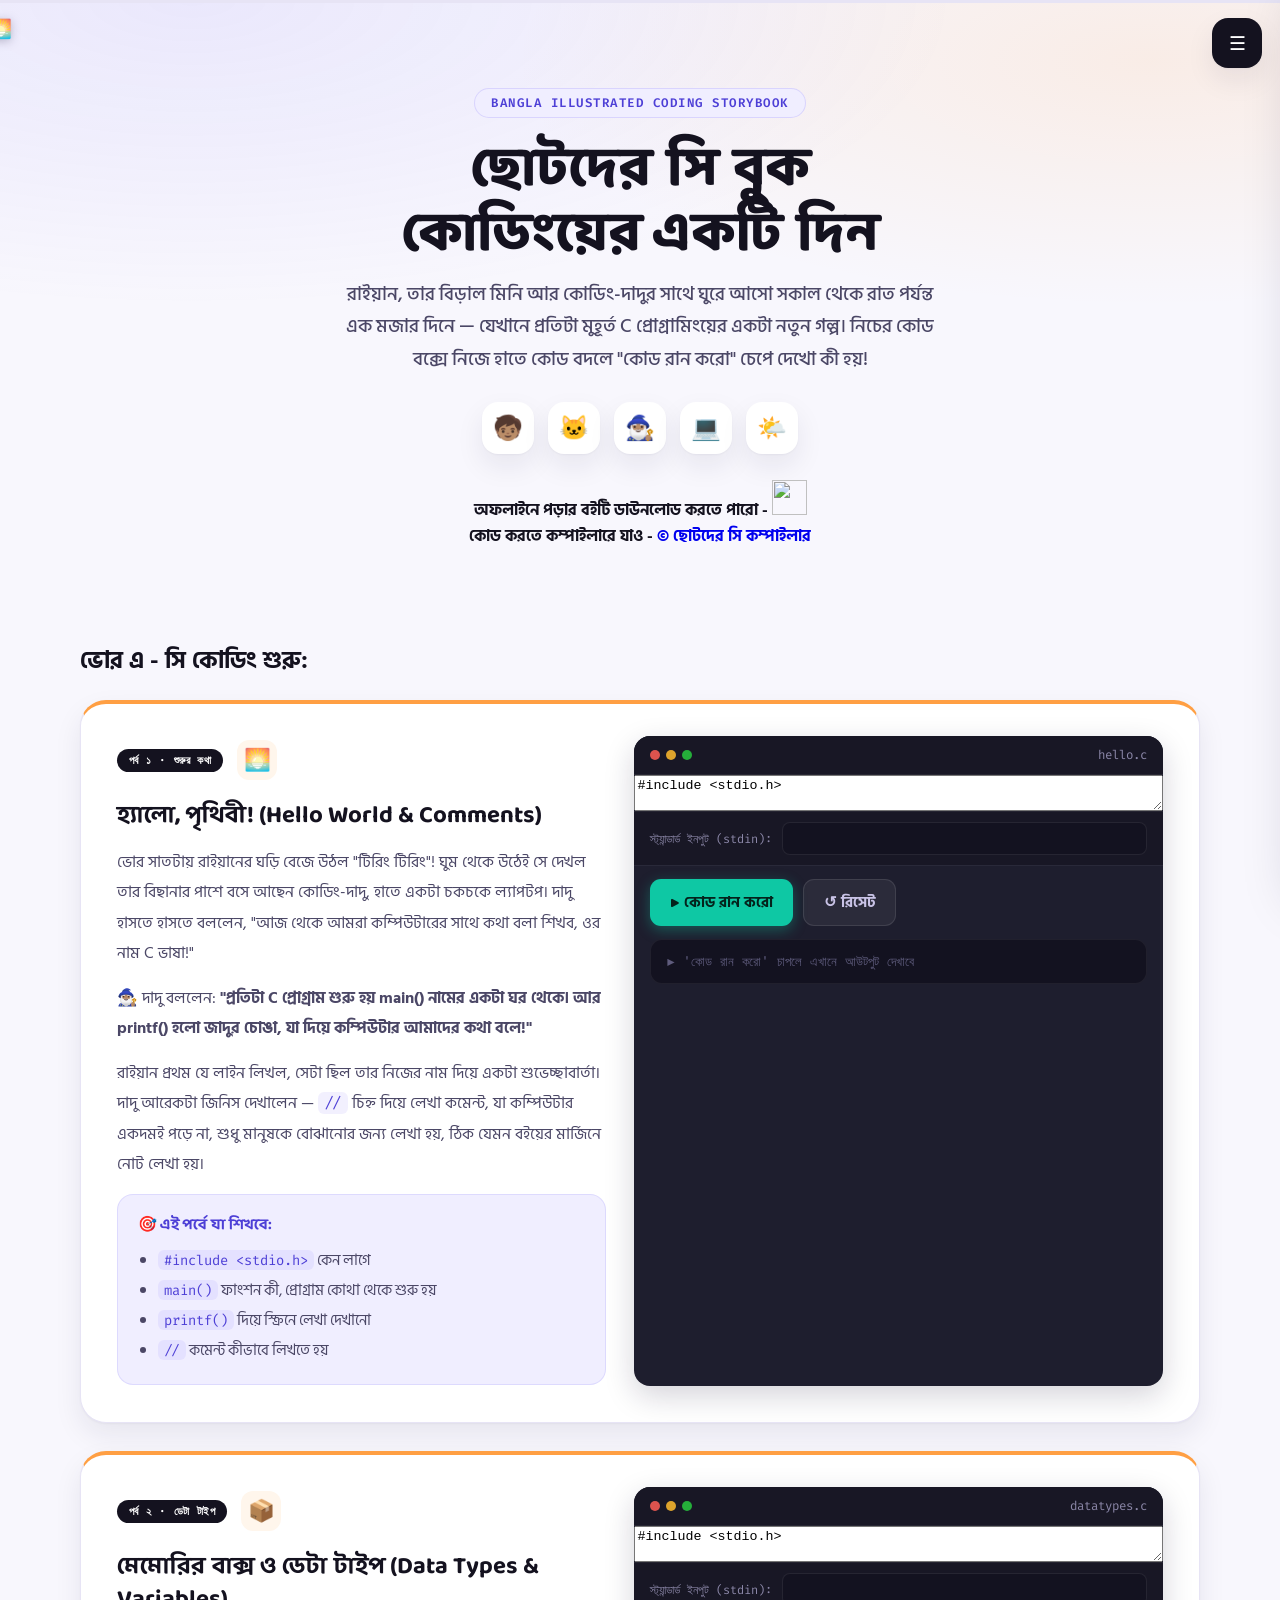
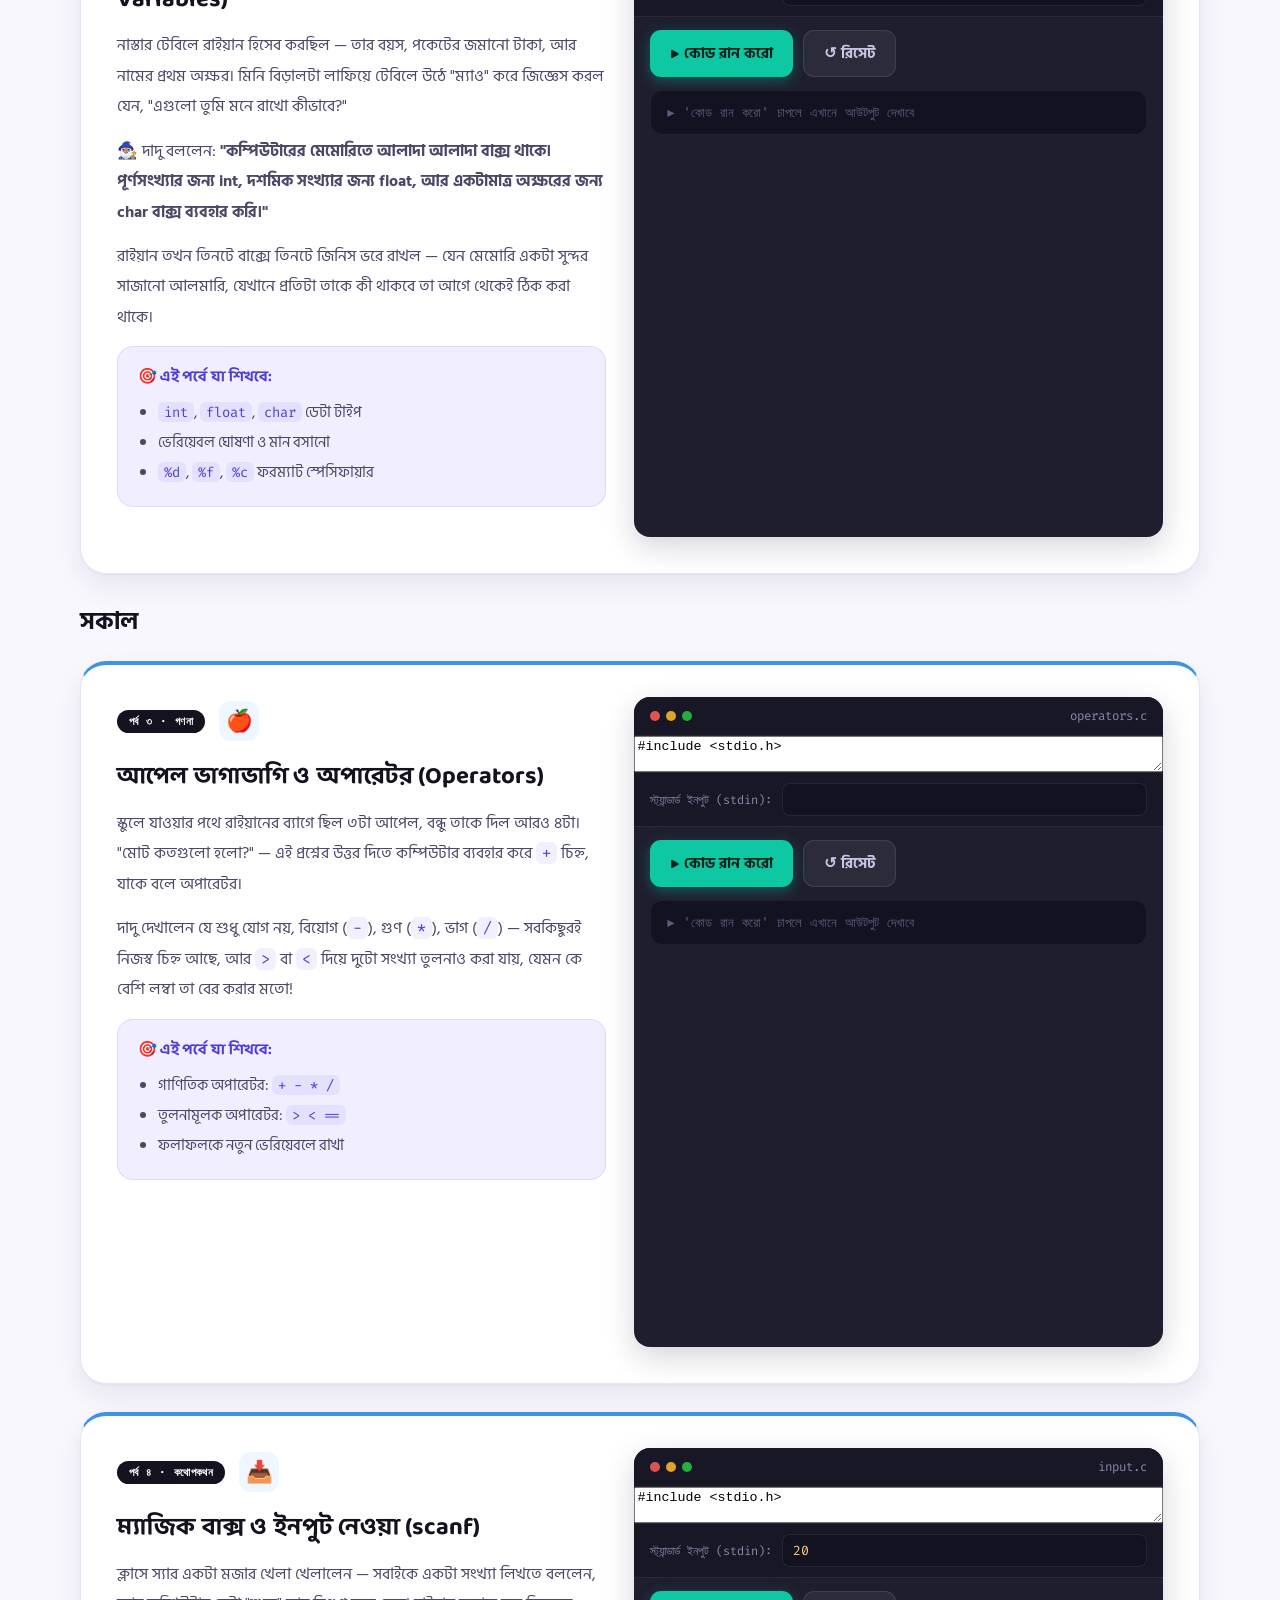
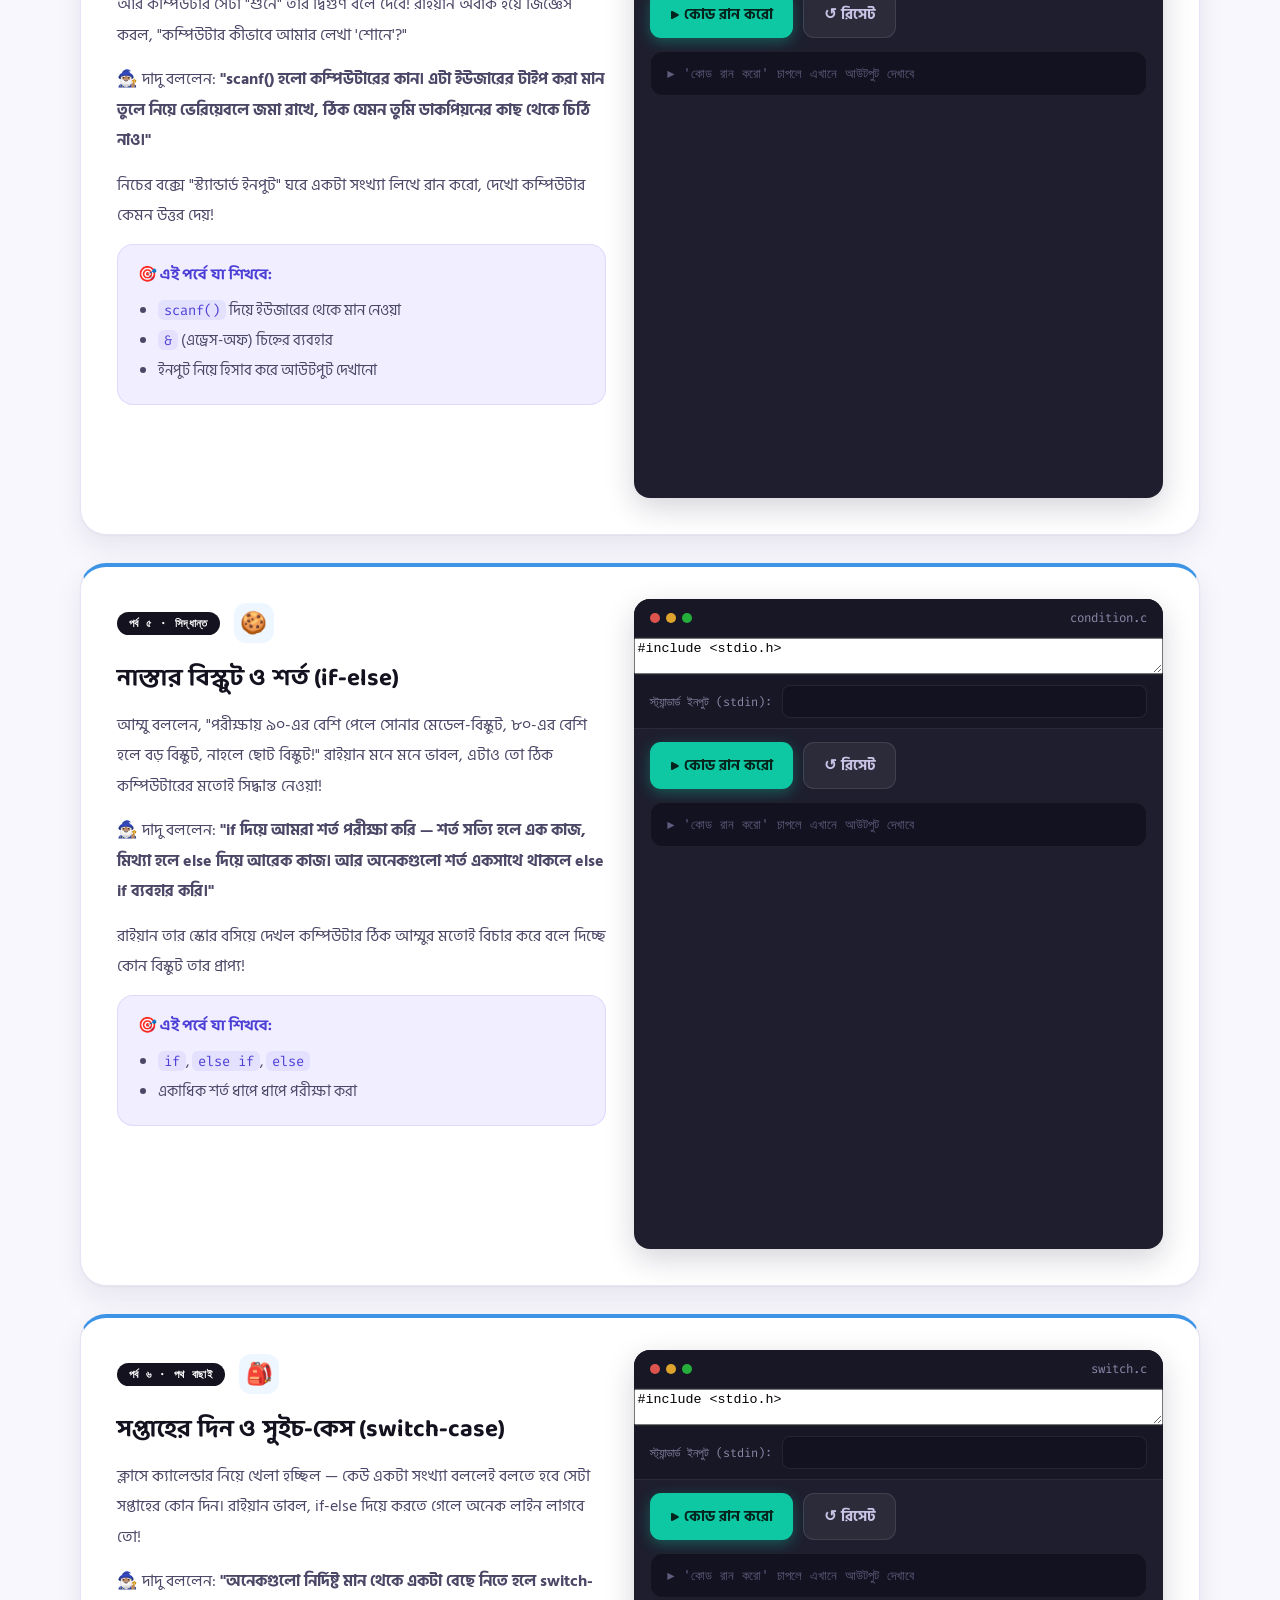
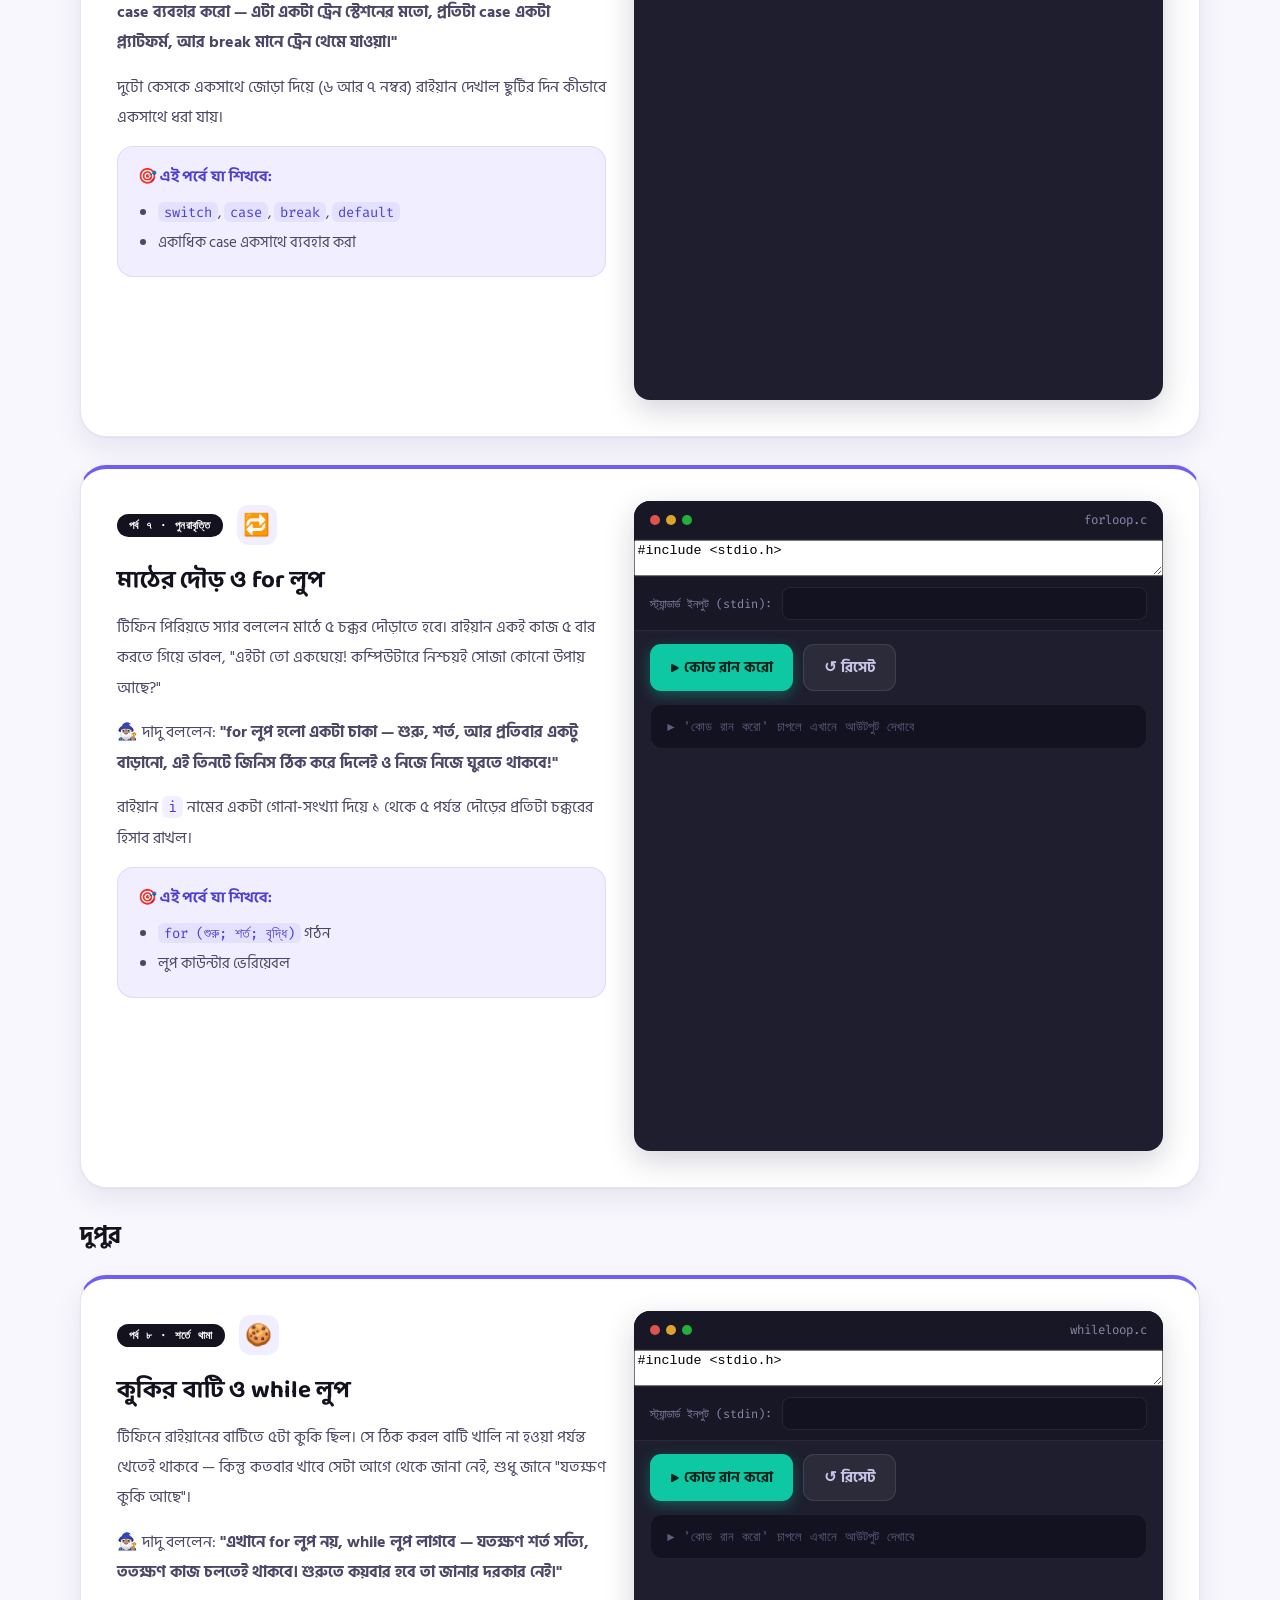
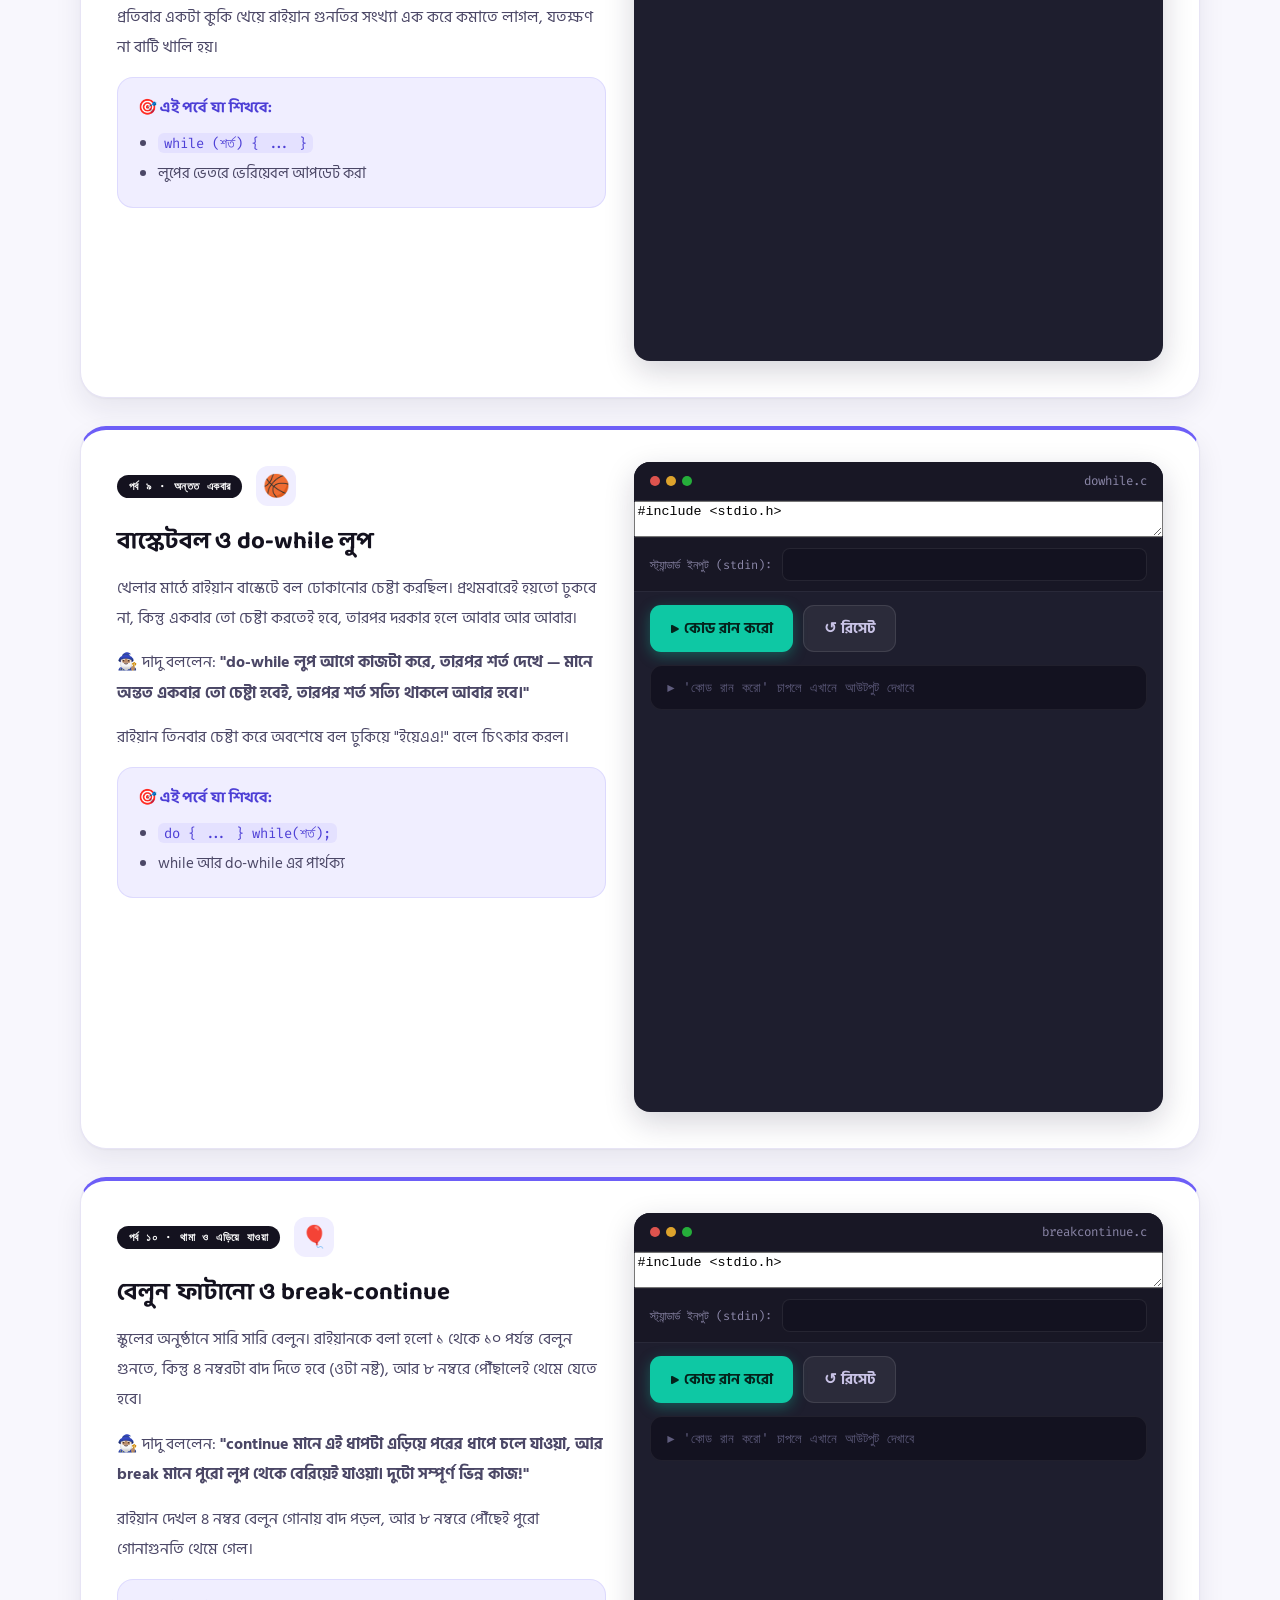
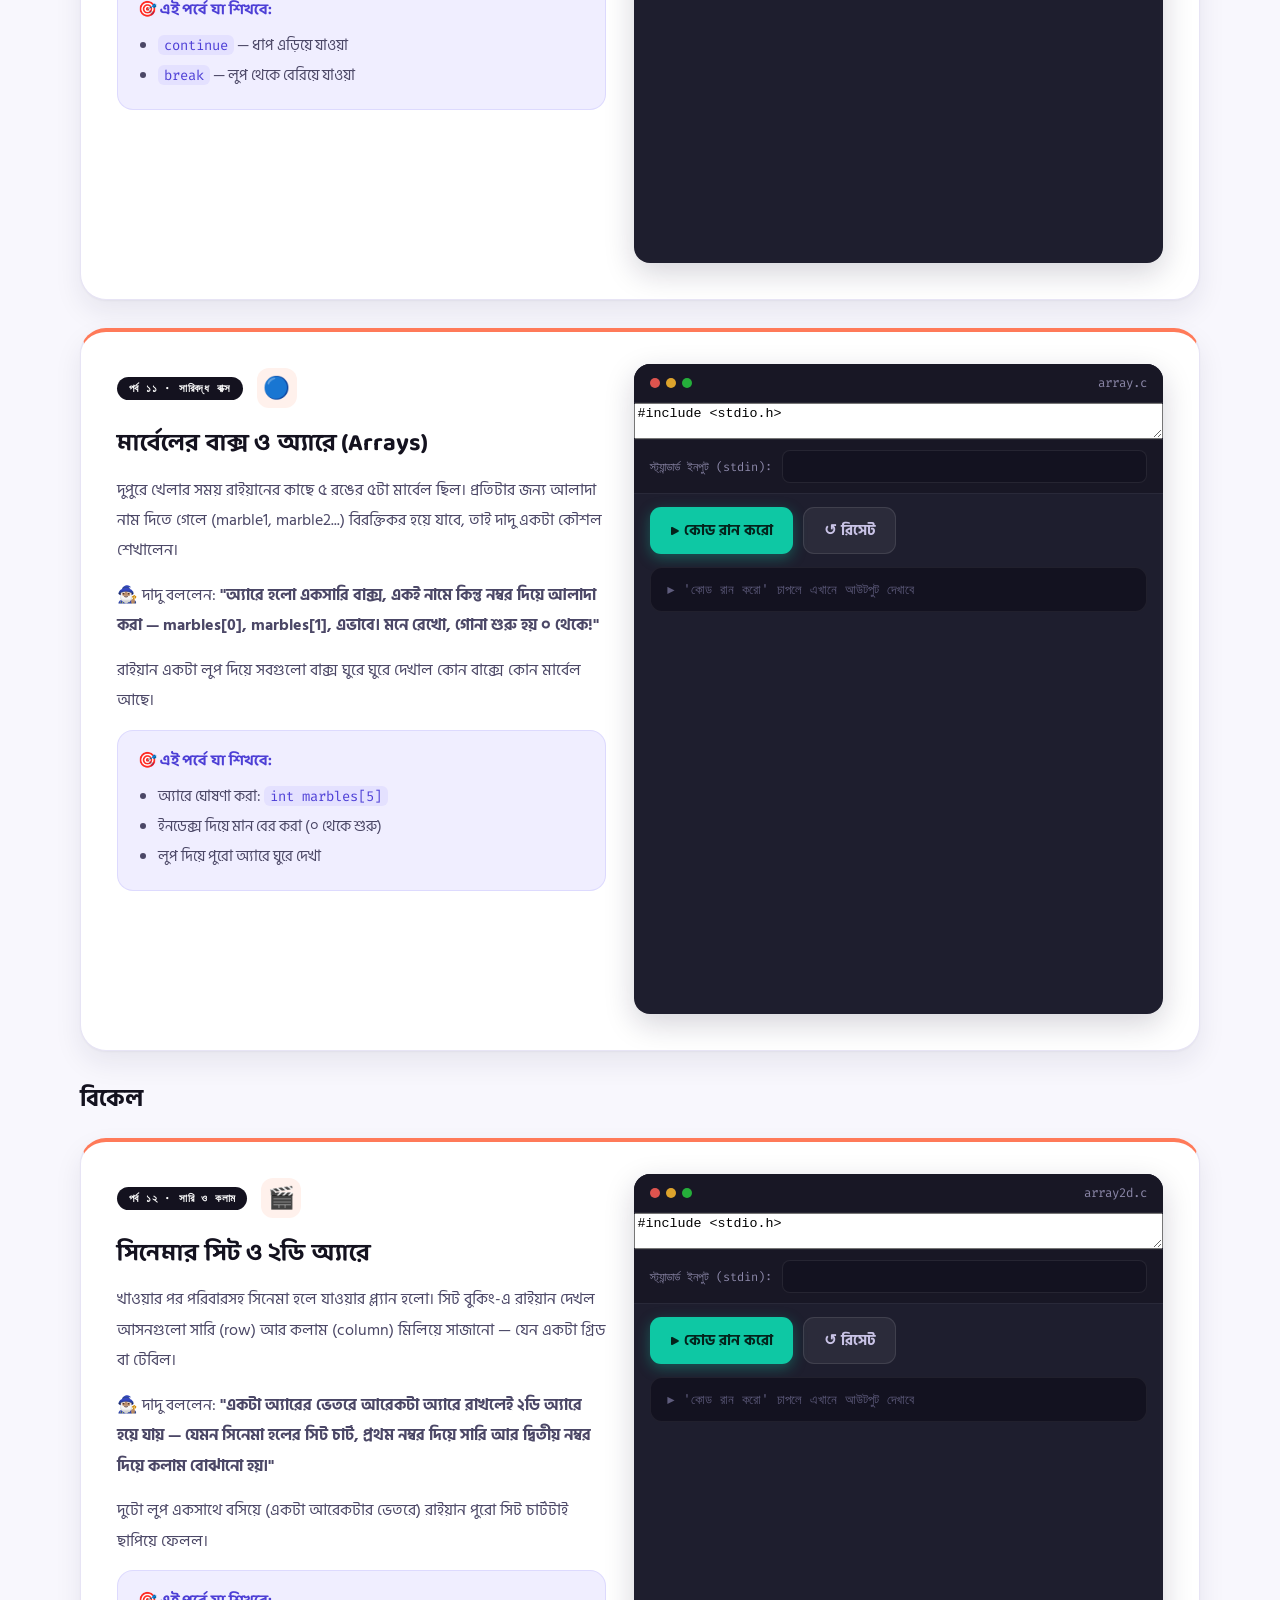
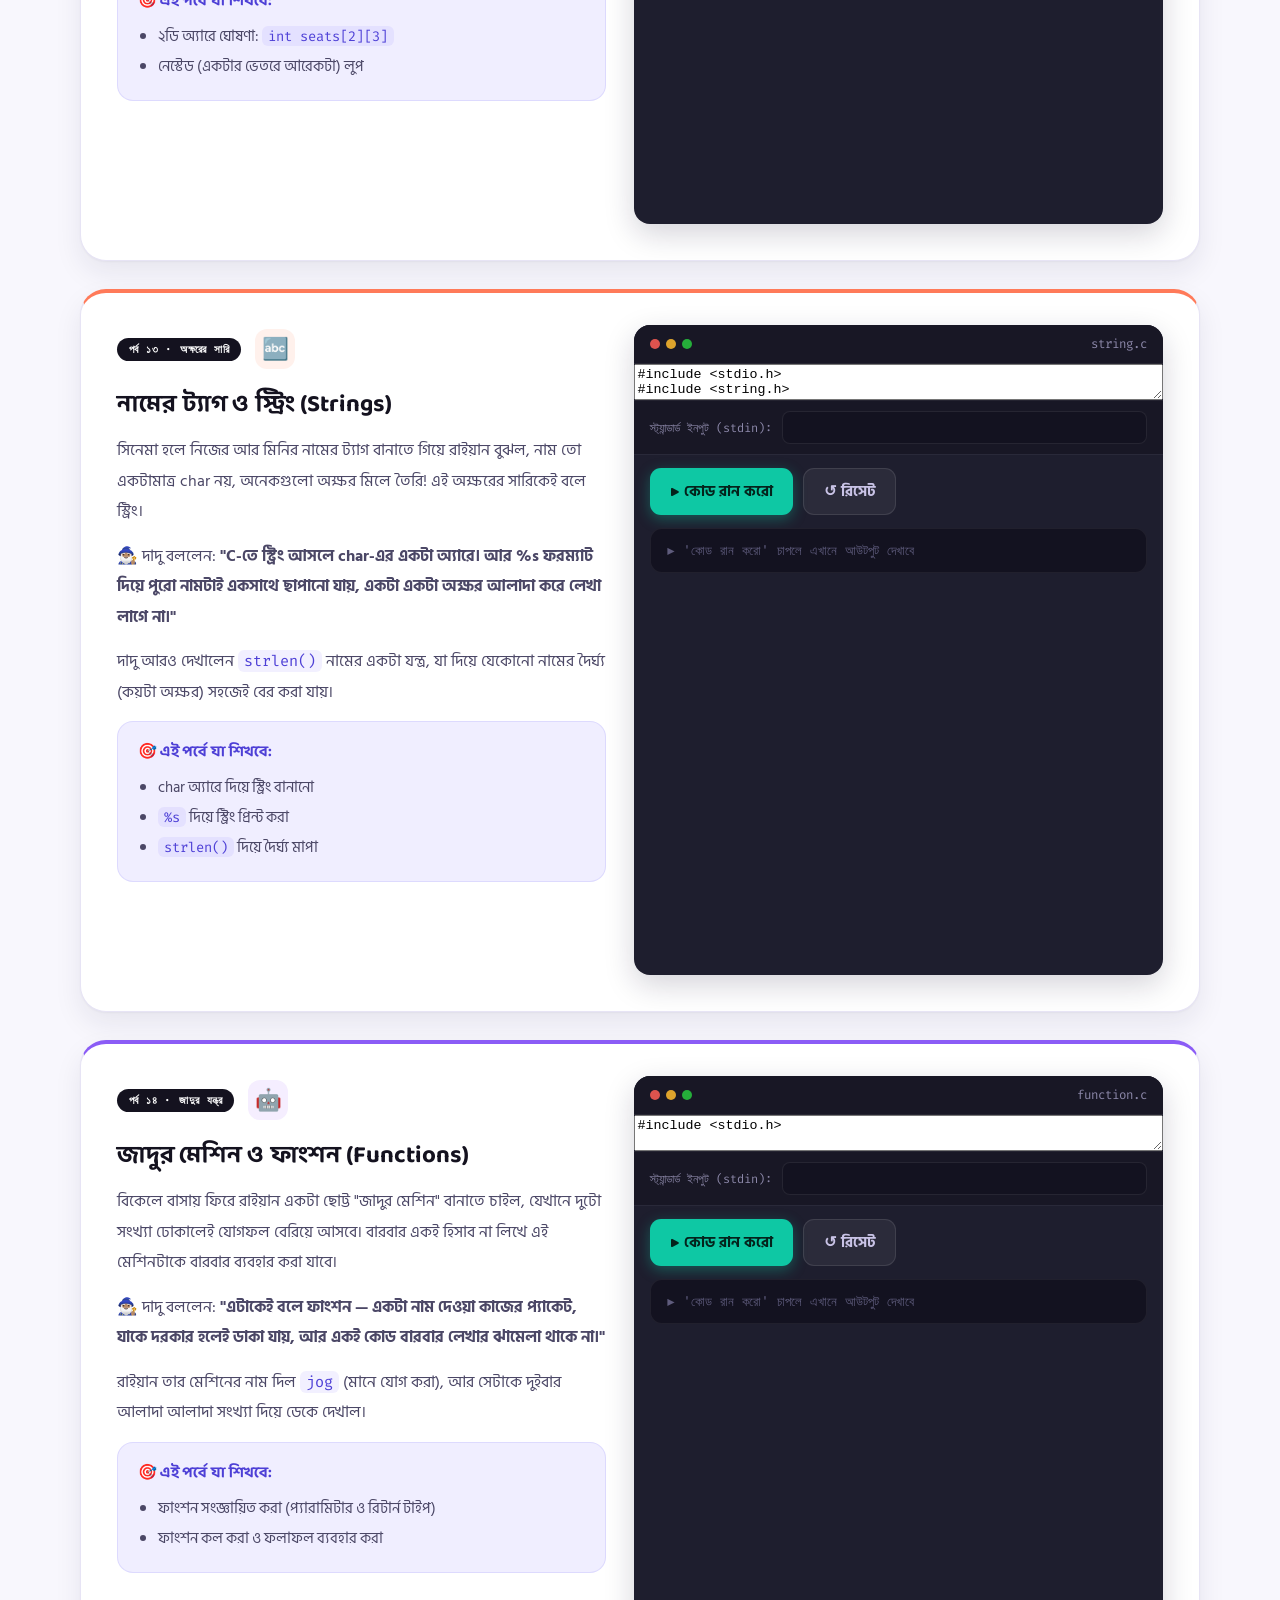
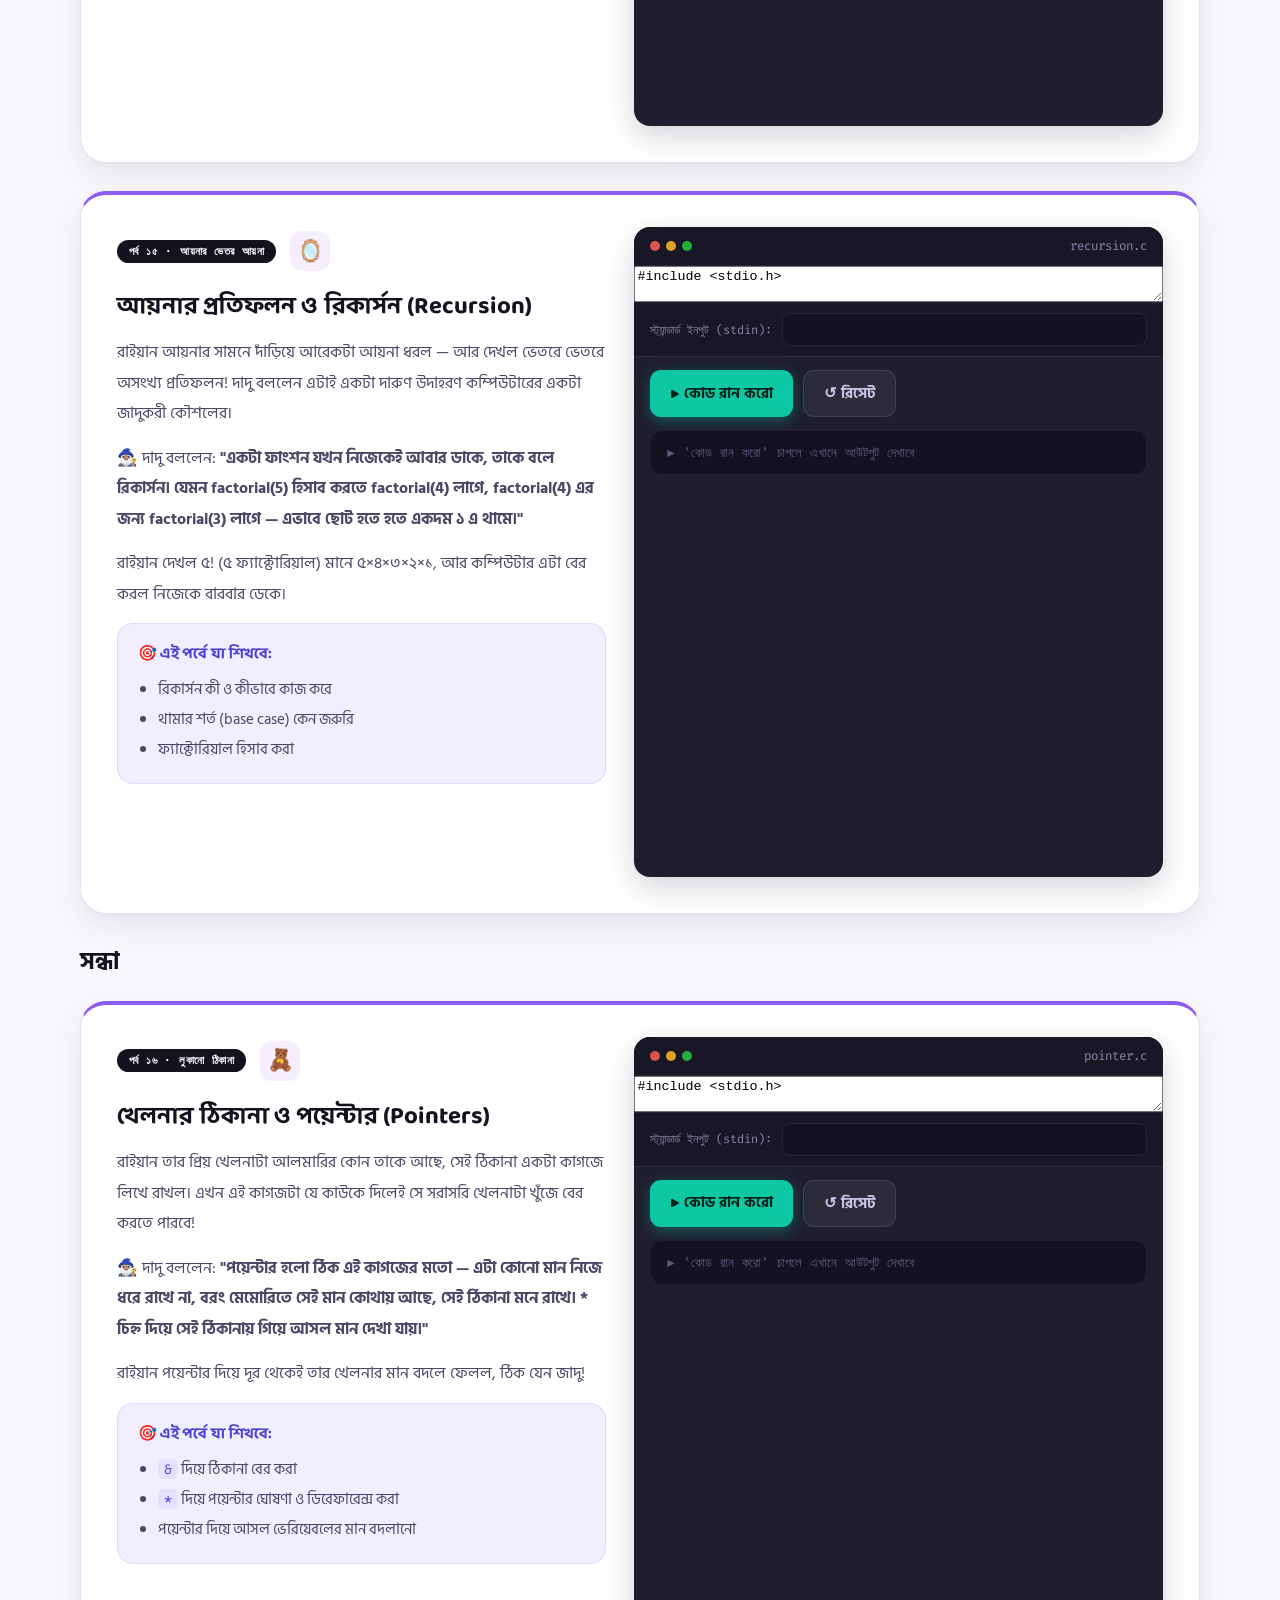
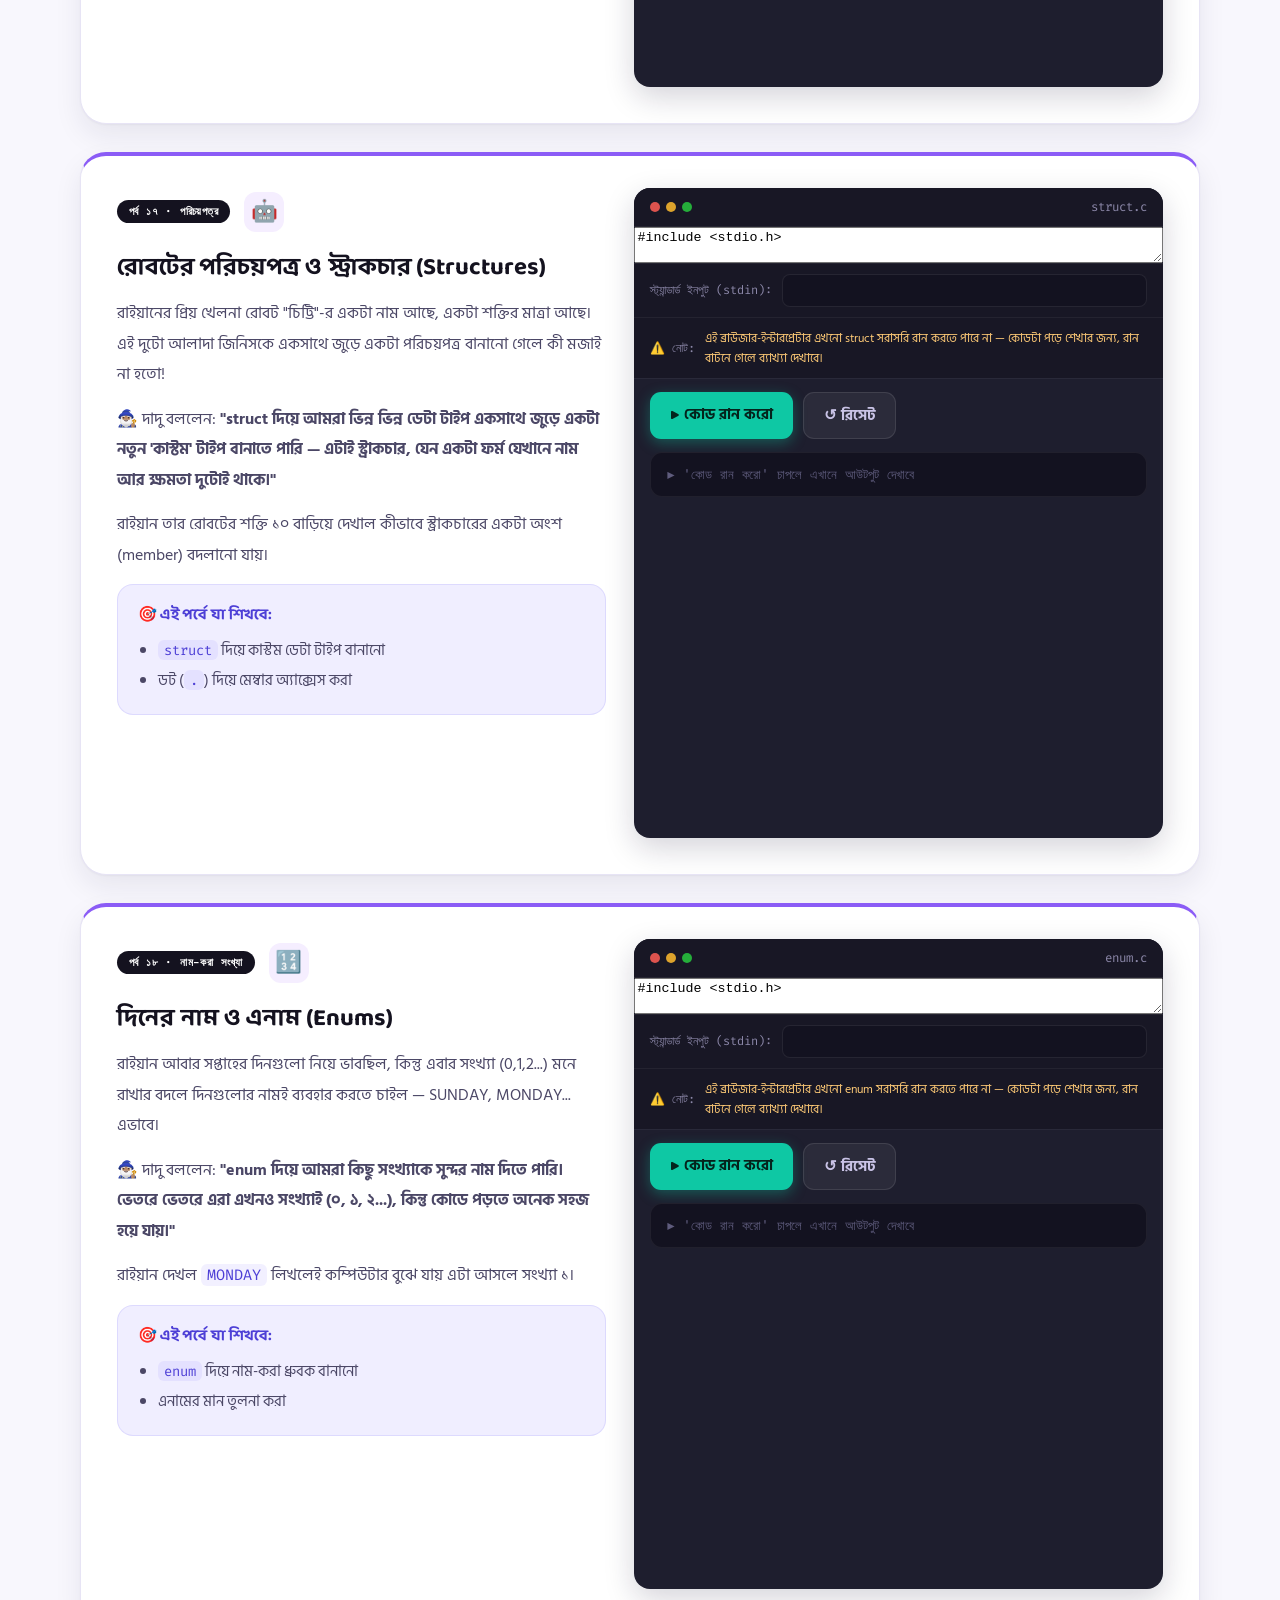
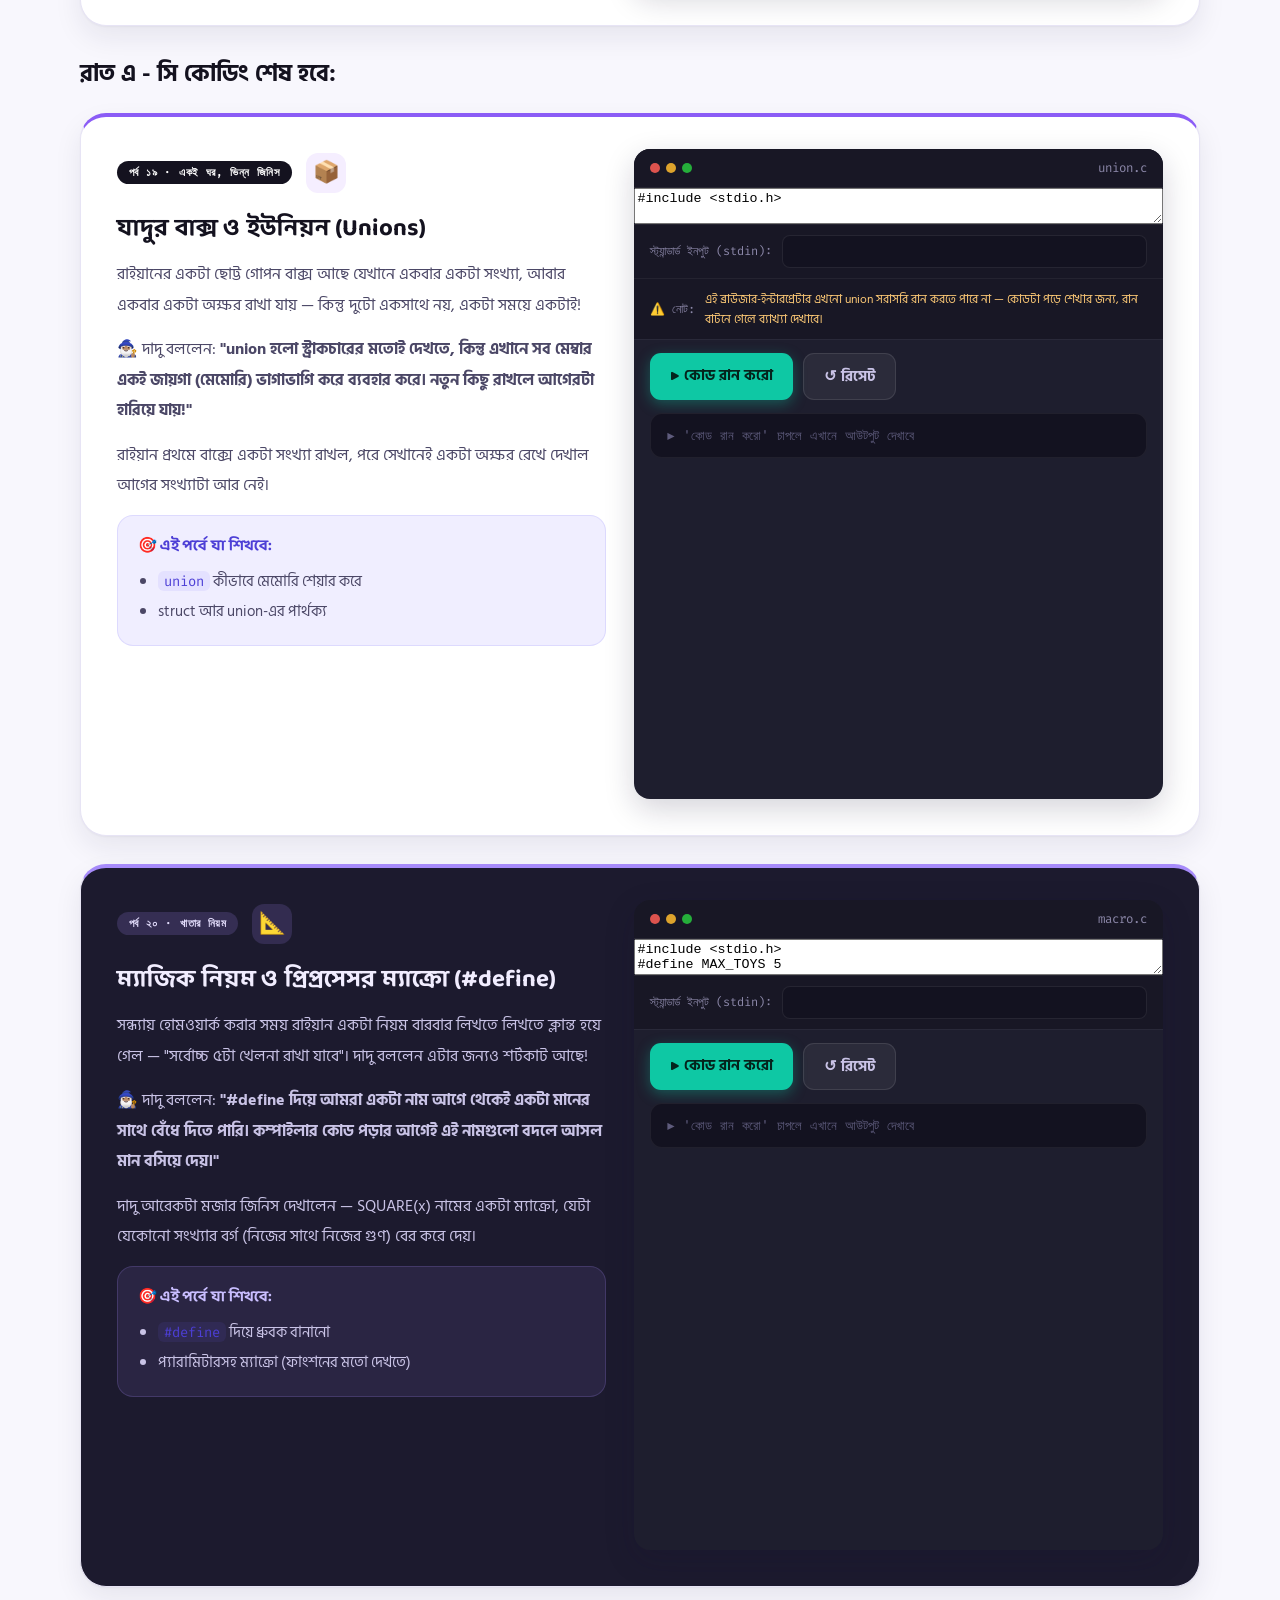
==== commit 61ec64bb: "Update index.html" ====
--- a/index.html
+++ b/index.html
@@ -50,7 +50,7 @@
   <p class="sub">রাইয়ান, তার বিড়াল মিনি আর কোডিং-দাদুর সাথে ঘুরে আসো সকাল থেকে রাত পর্যন্ত এক মজার দিনে — যেখানে প্রতিটা মুহূর্ত C প্রোগ্রামিংয়ের একটা নতুন গল্প। নিচের কোড বক্সে নিজে হাতে কোড বদলে "কোড রান করো" চেপে দেখো কী হয়!</p>
   <div class="mascots"><span>🧒🏽</span><span>🐱</span><span>🧙🏽‍♂️</span><span>💻</span><span>🌤️</span></div><br>
   <div><b>অফলাইনে পড়ার বইটি ডাউনলোড করতে পারো - </b> <a href="https://drive.google.com/file/d/1nW86dNnu2vd-m6aby6oM2KaD76OM8aB8/view?usp=sharing" target="_blank"><img src="pdf.png" width="35" height="35"></a></div>
-  <div><b>কোড করতে কম্পাইলারে যাও - </b> <a href="compiler.html" target="_blank" style="text-decoration:none;"> ©️ ছোটদের সি কম্পাইলার </a></div>
+  <div><b>কোড করতে কম্পাইলারে যাও - </b> <a href="compiler.html" target="_blank" style="text-decoration:none;"><b> ©️ ছোটদের সি কম্পাইলার</b> </a></div>
 </header>
 <div class="container">
 
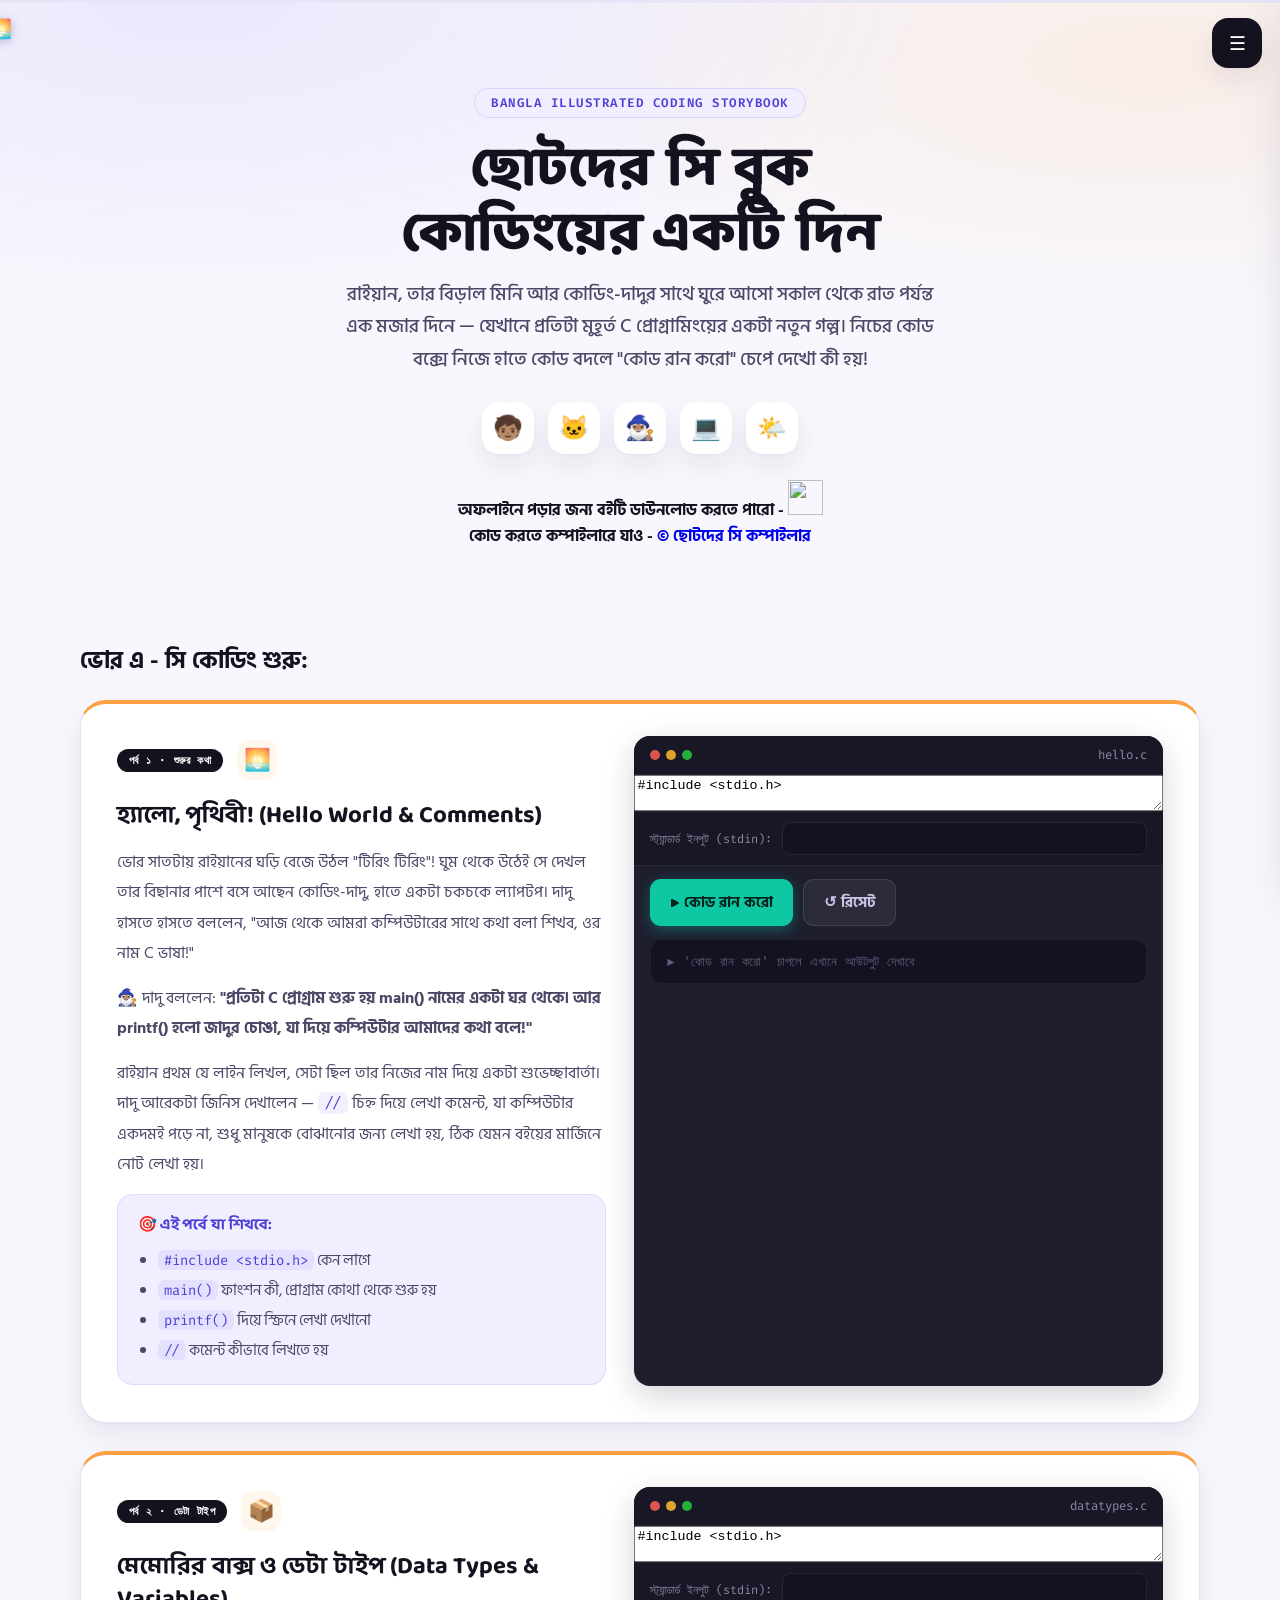
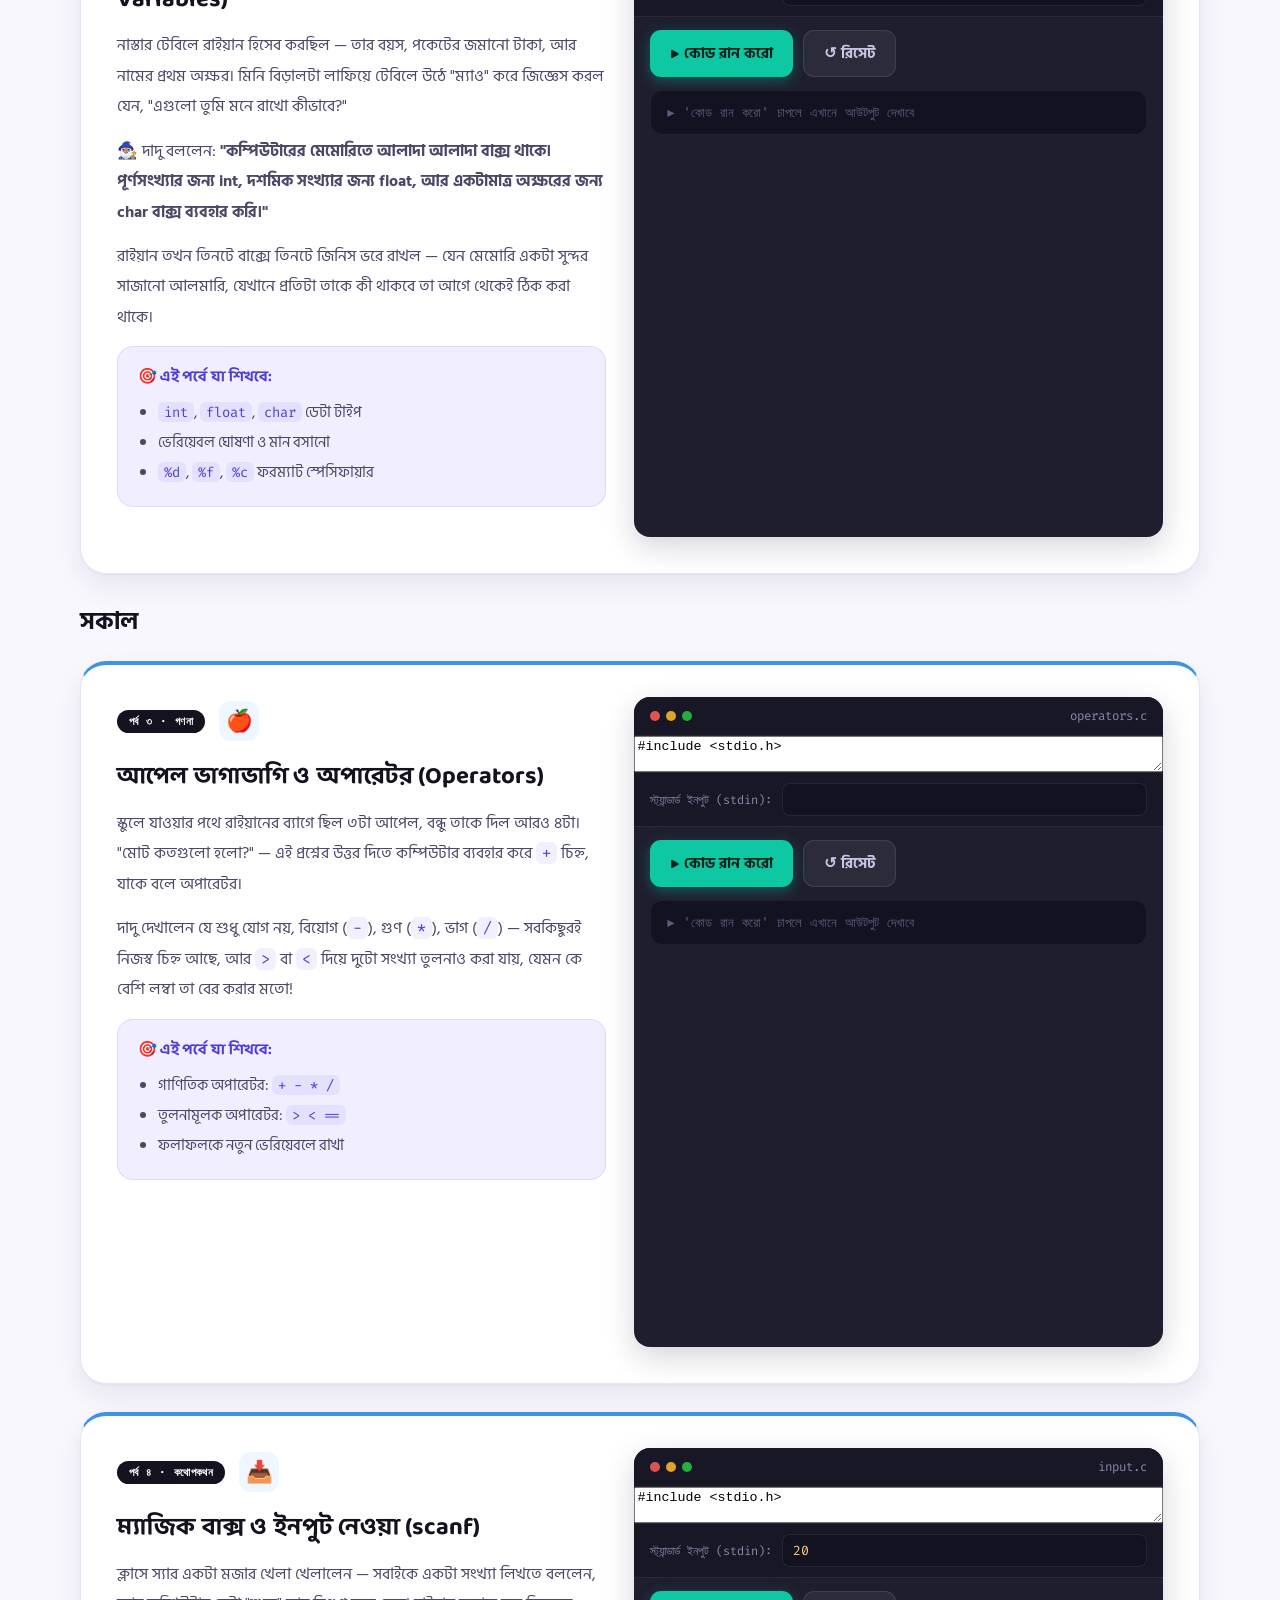
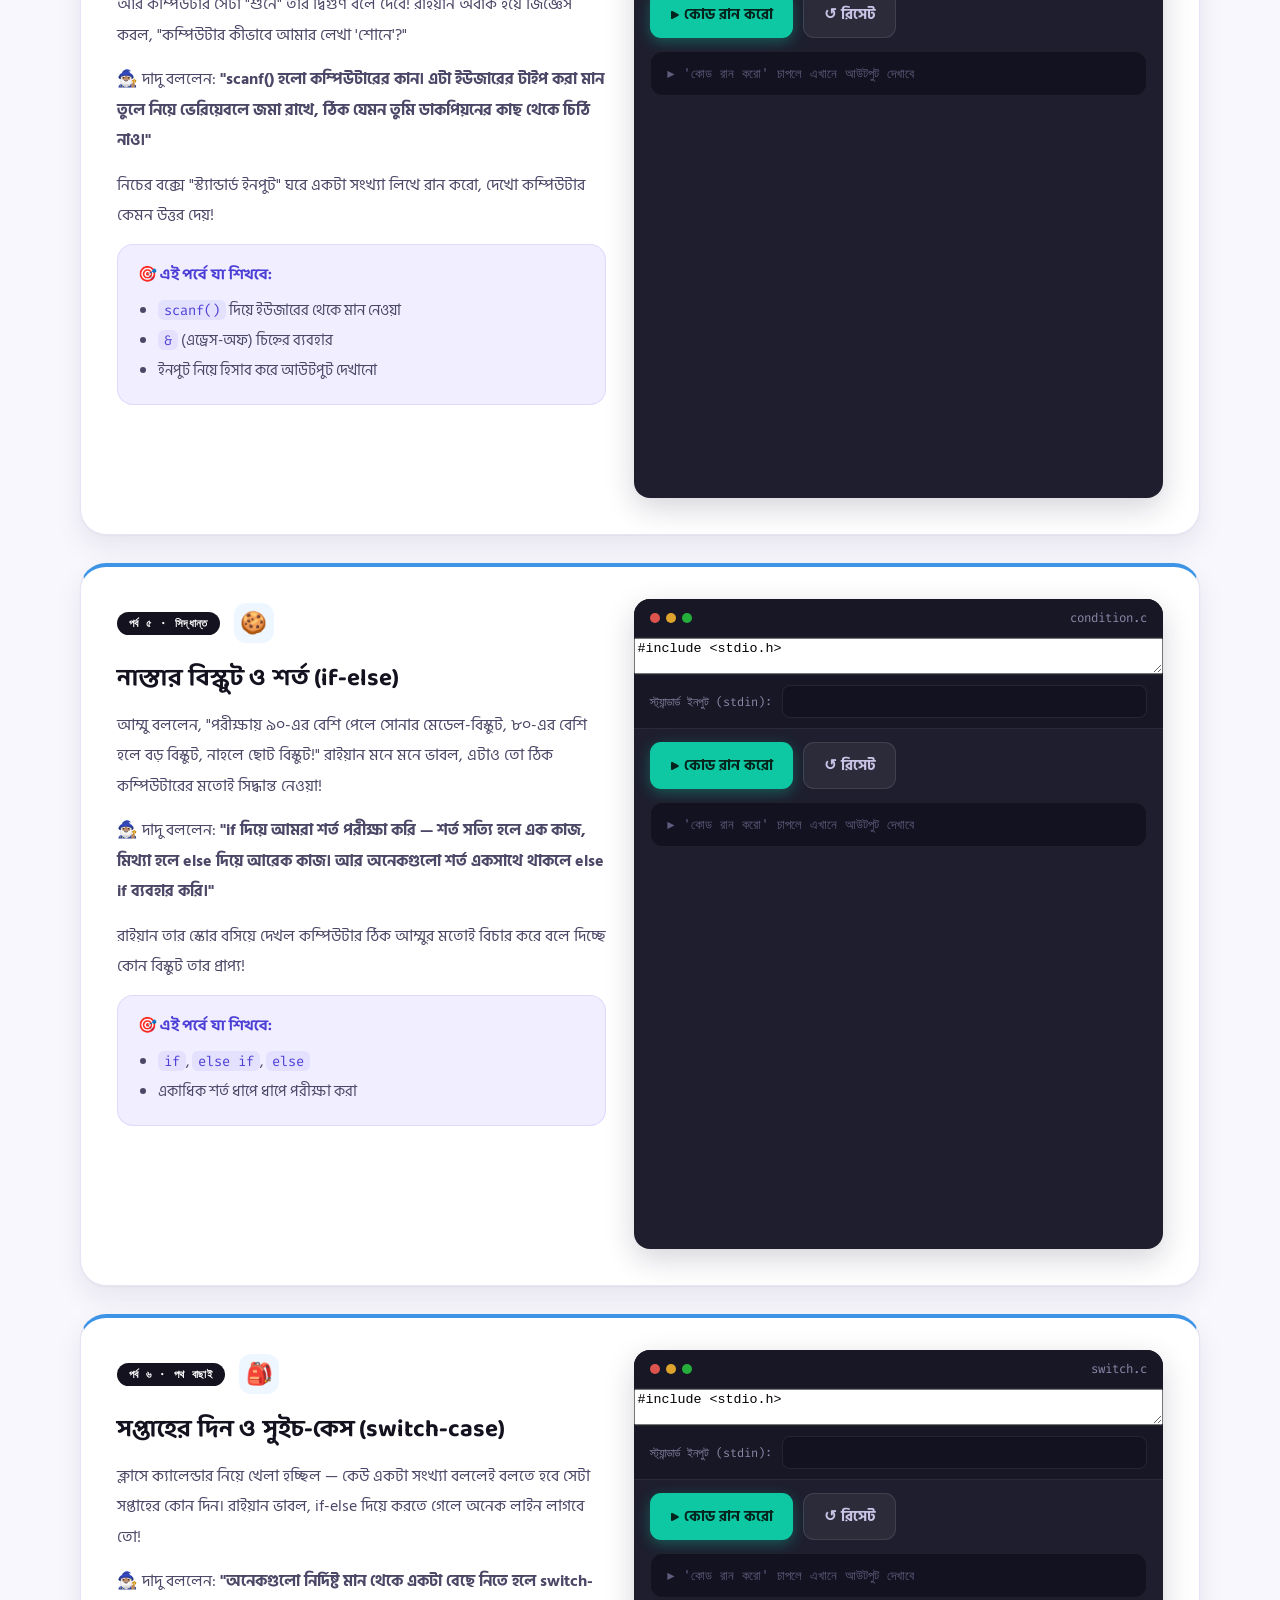
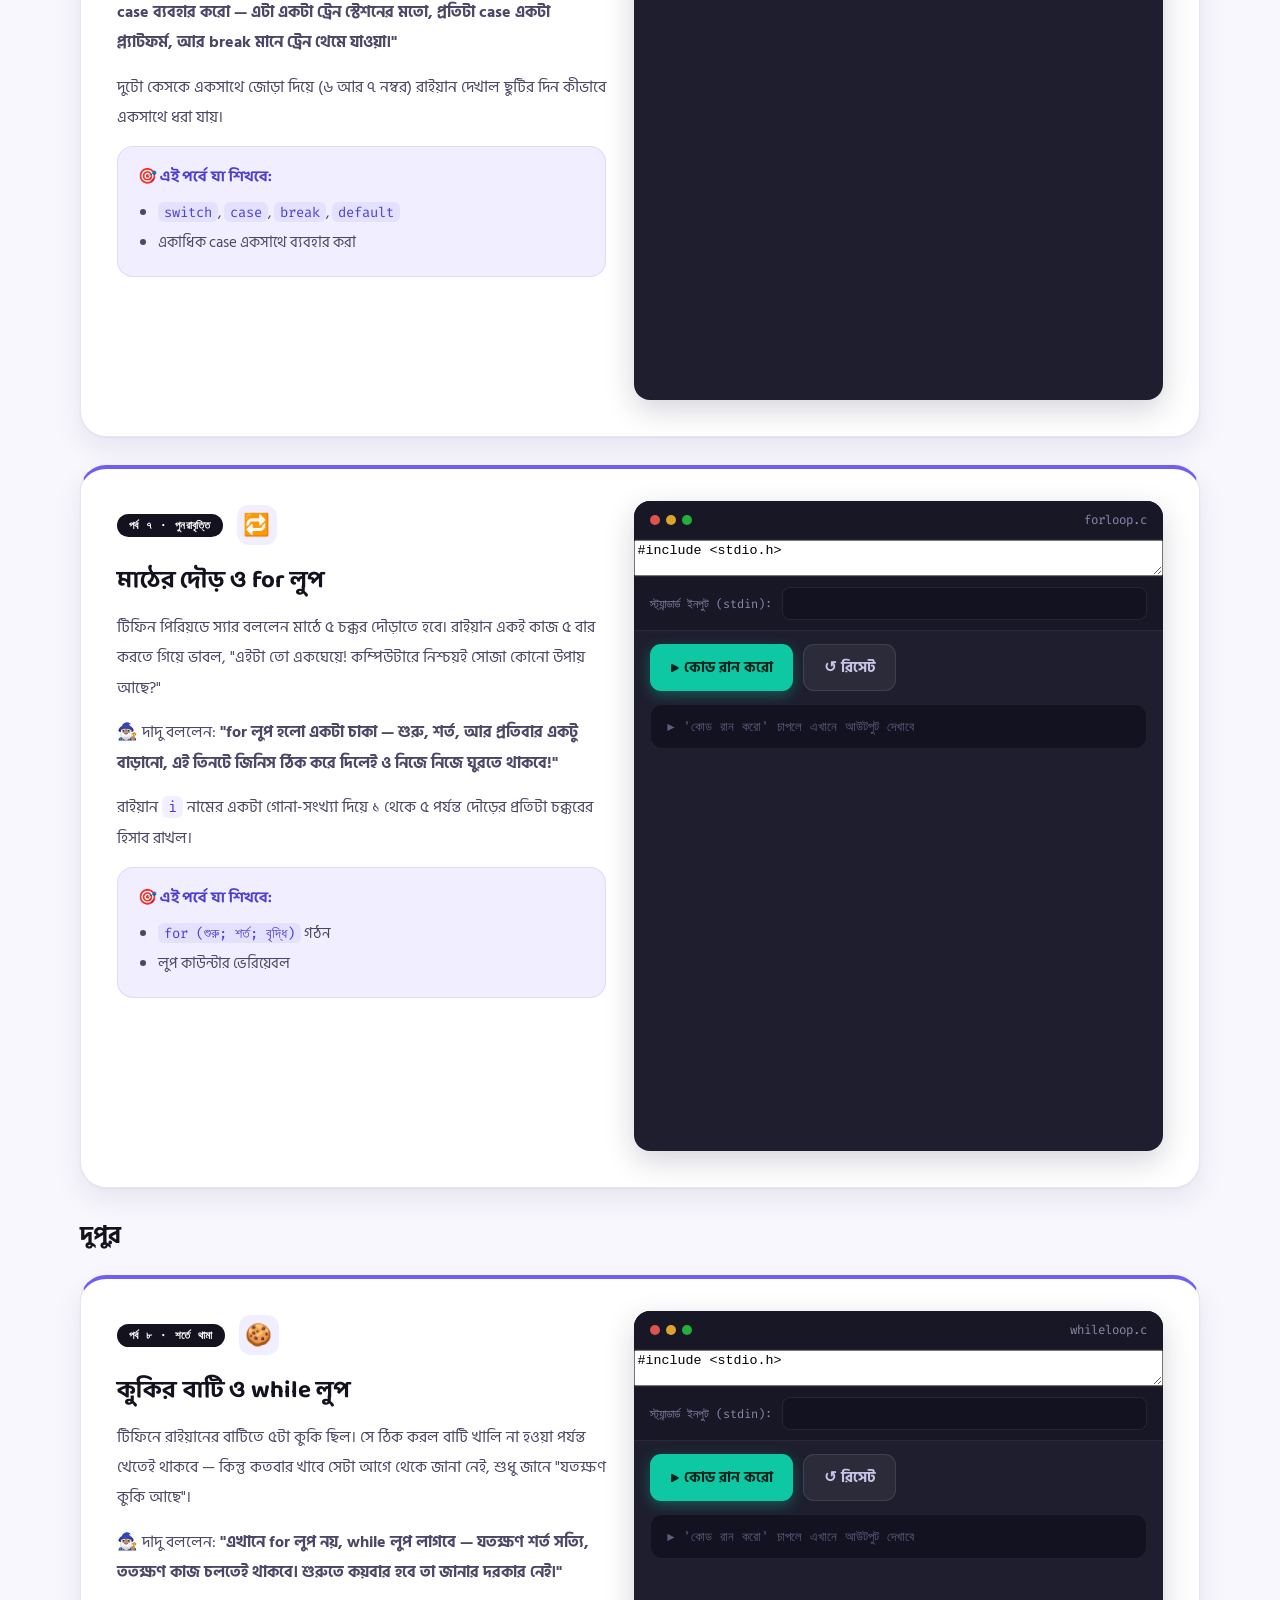
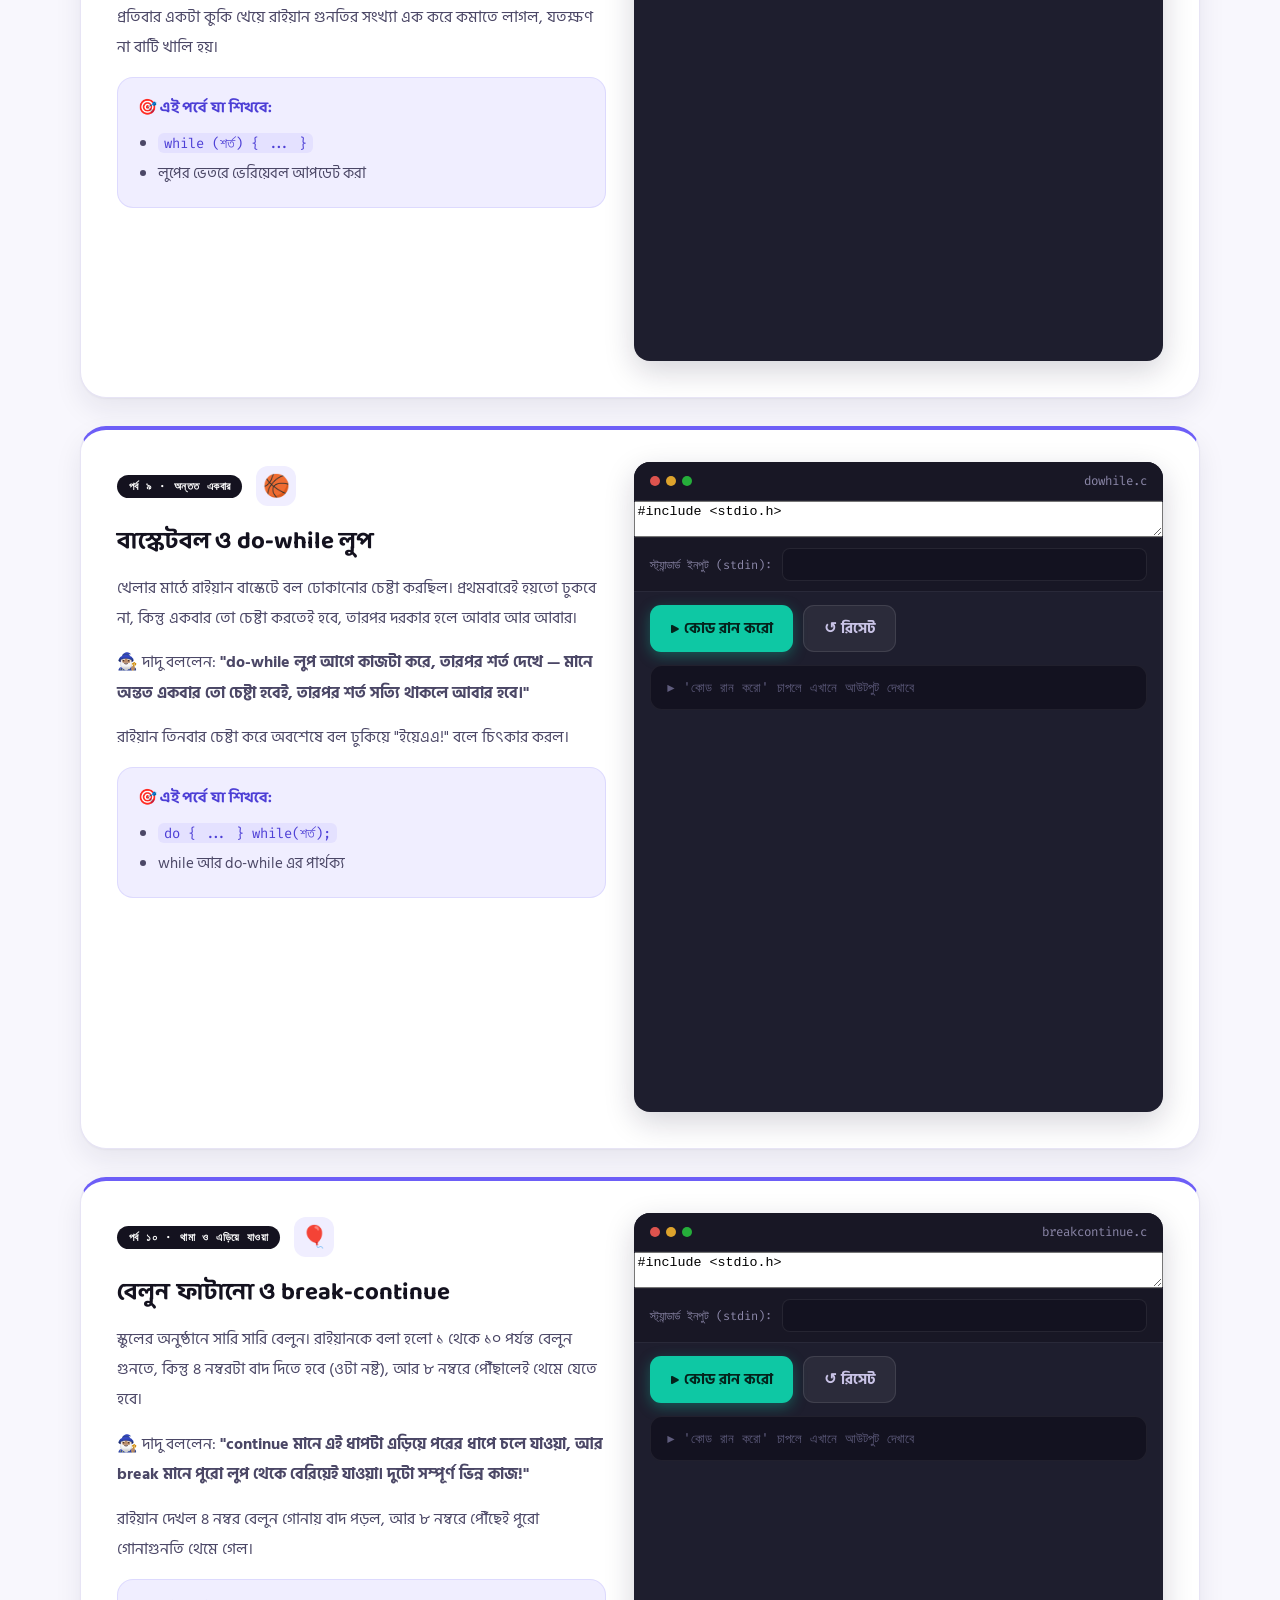
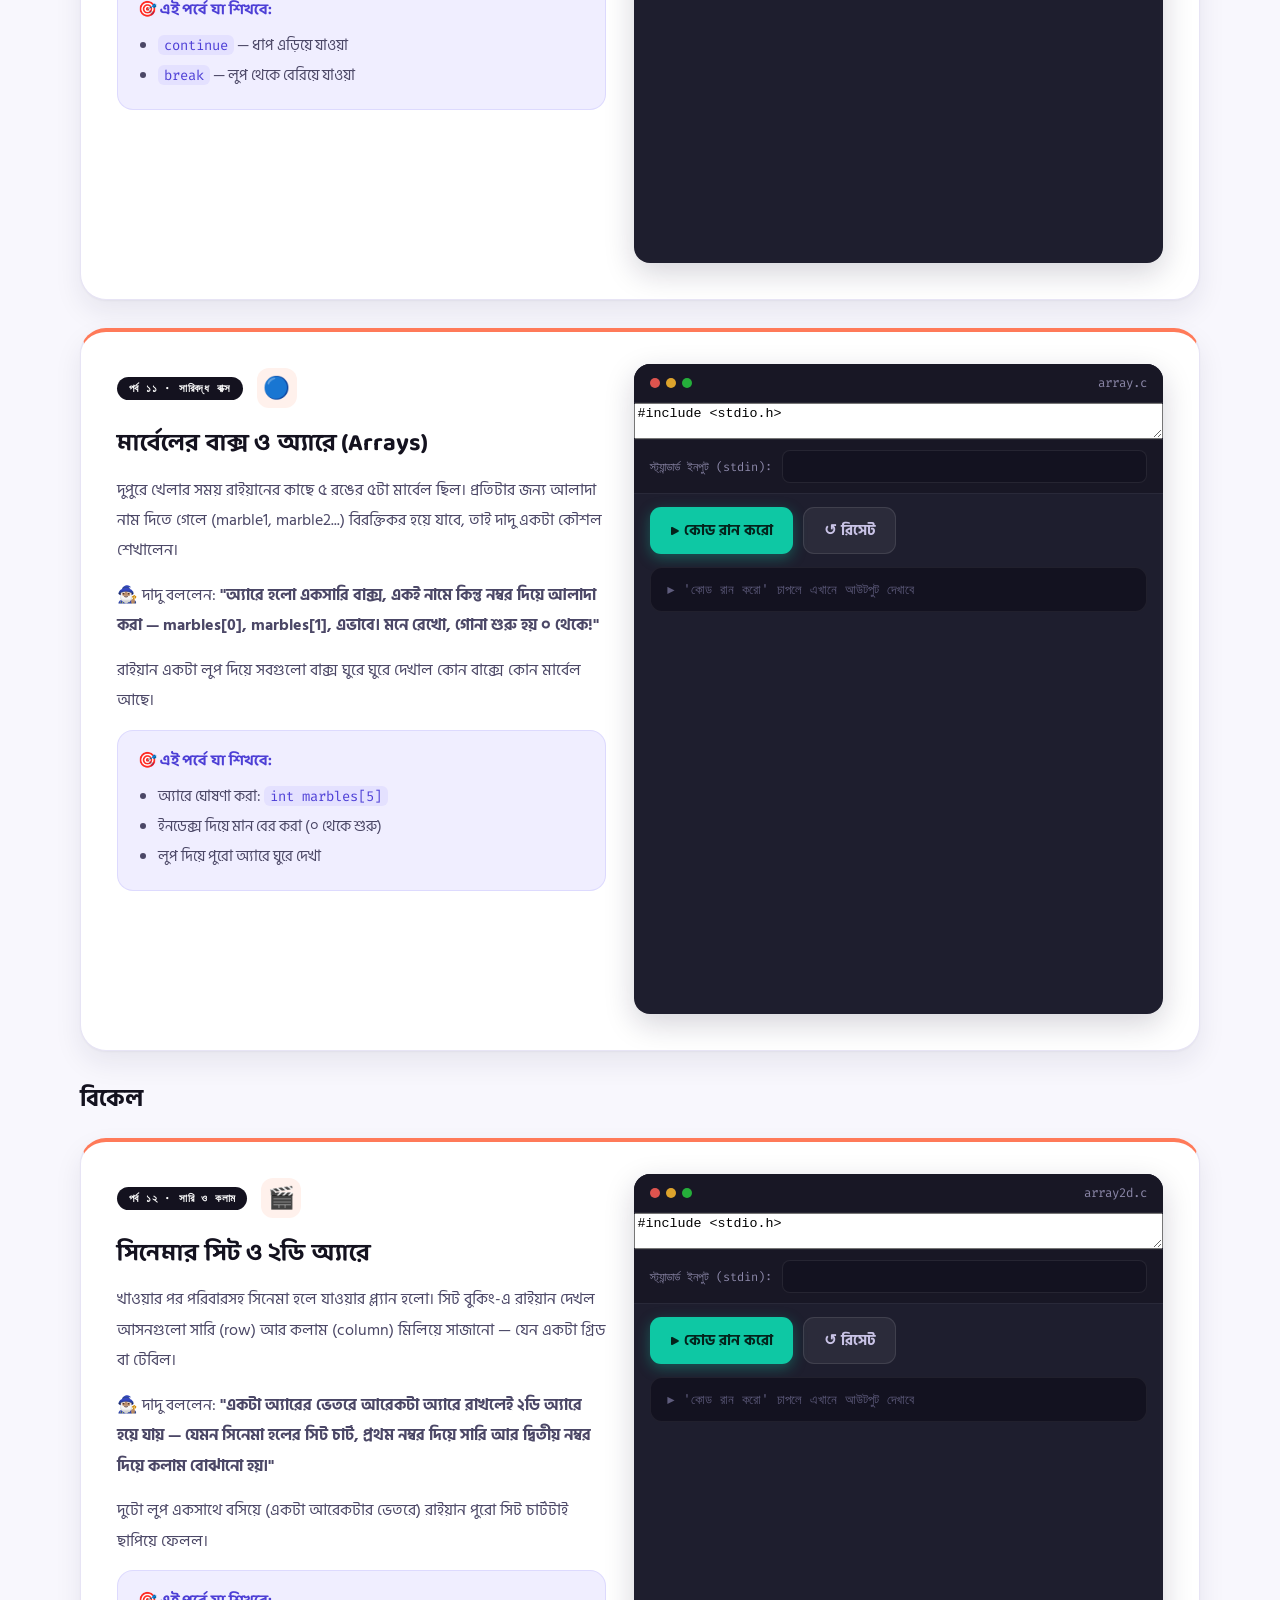
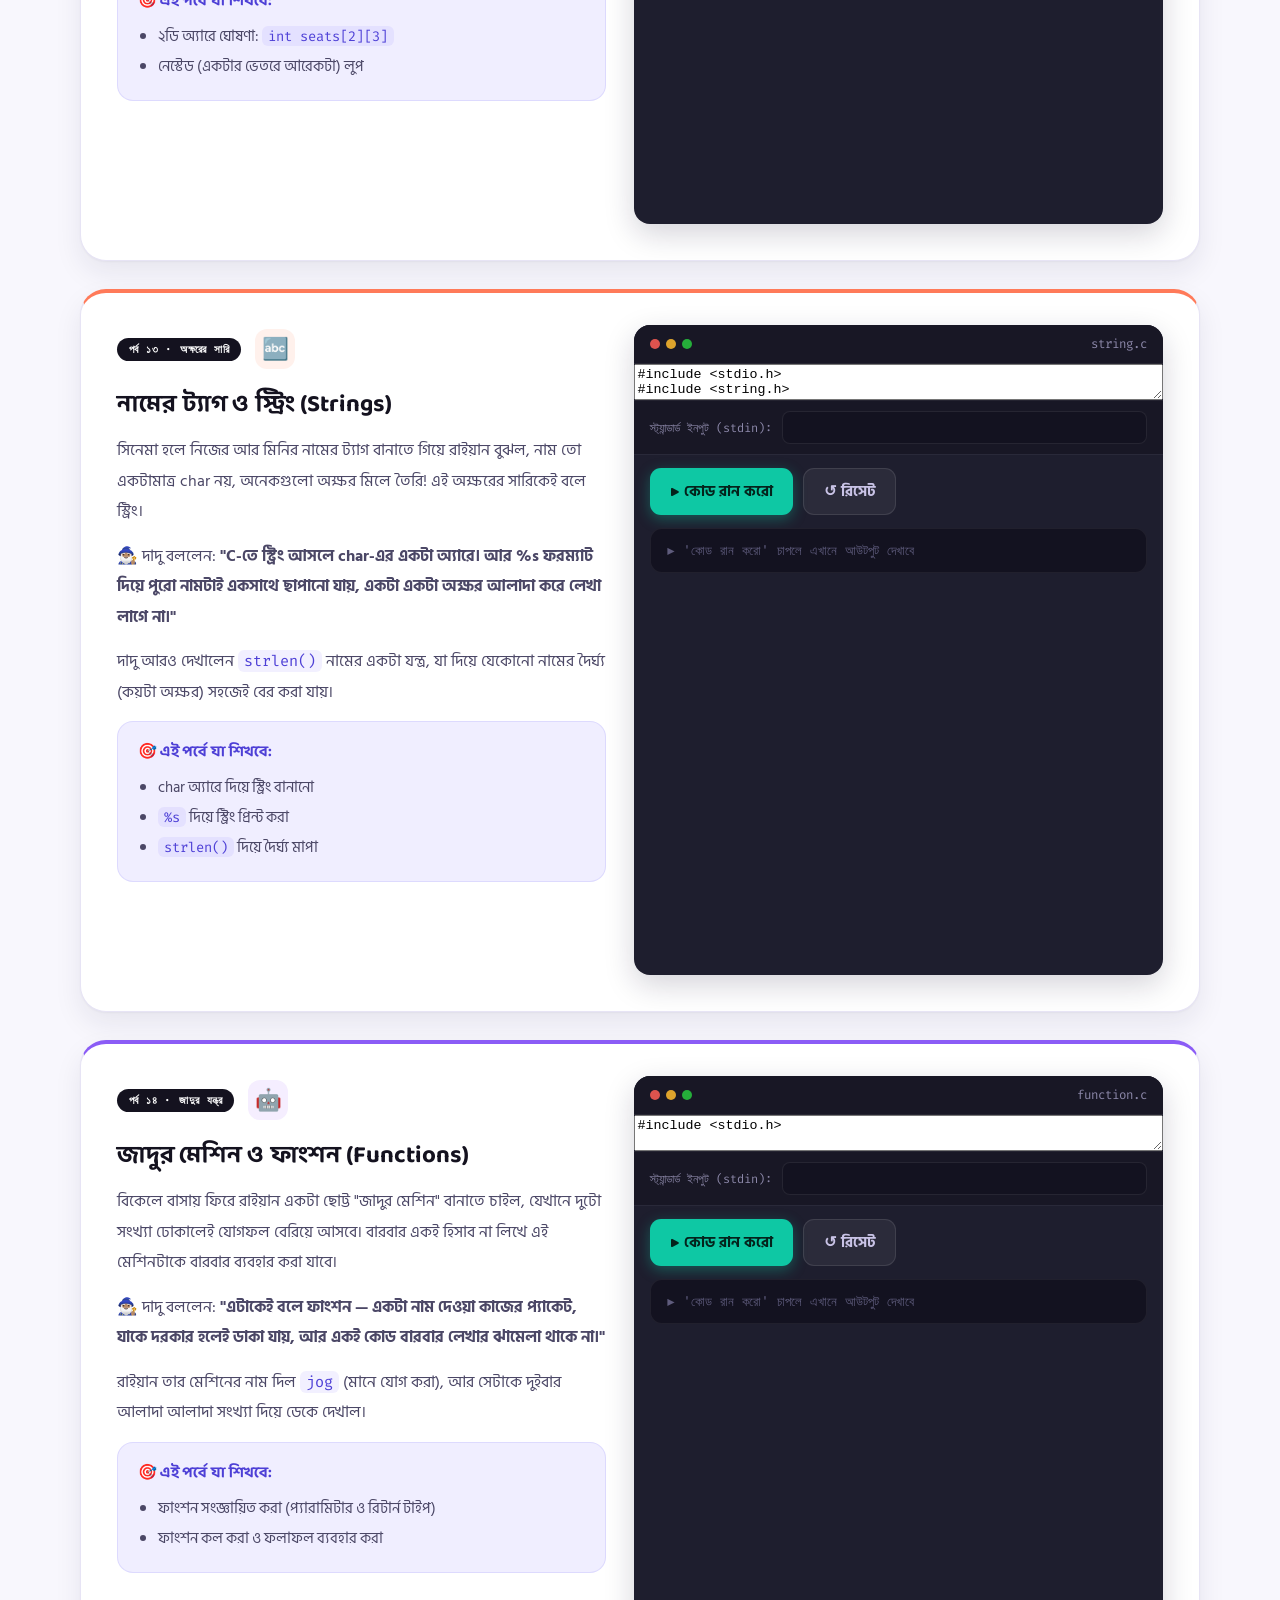
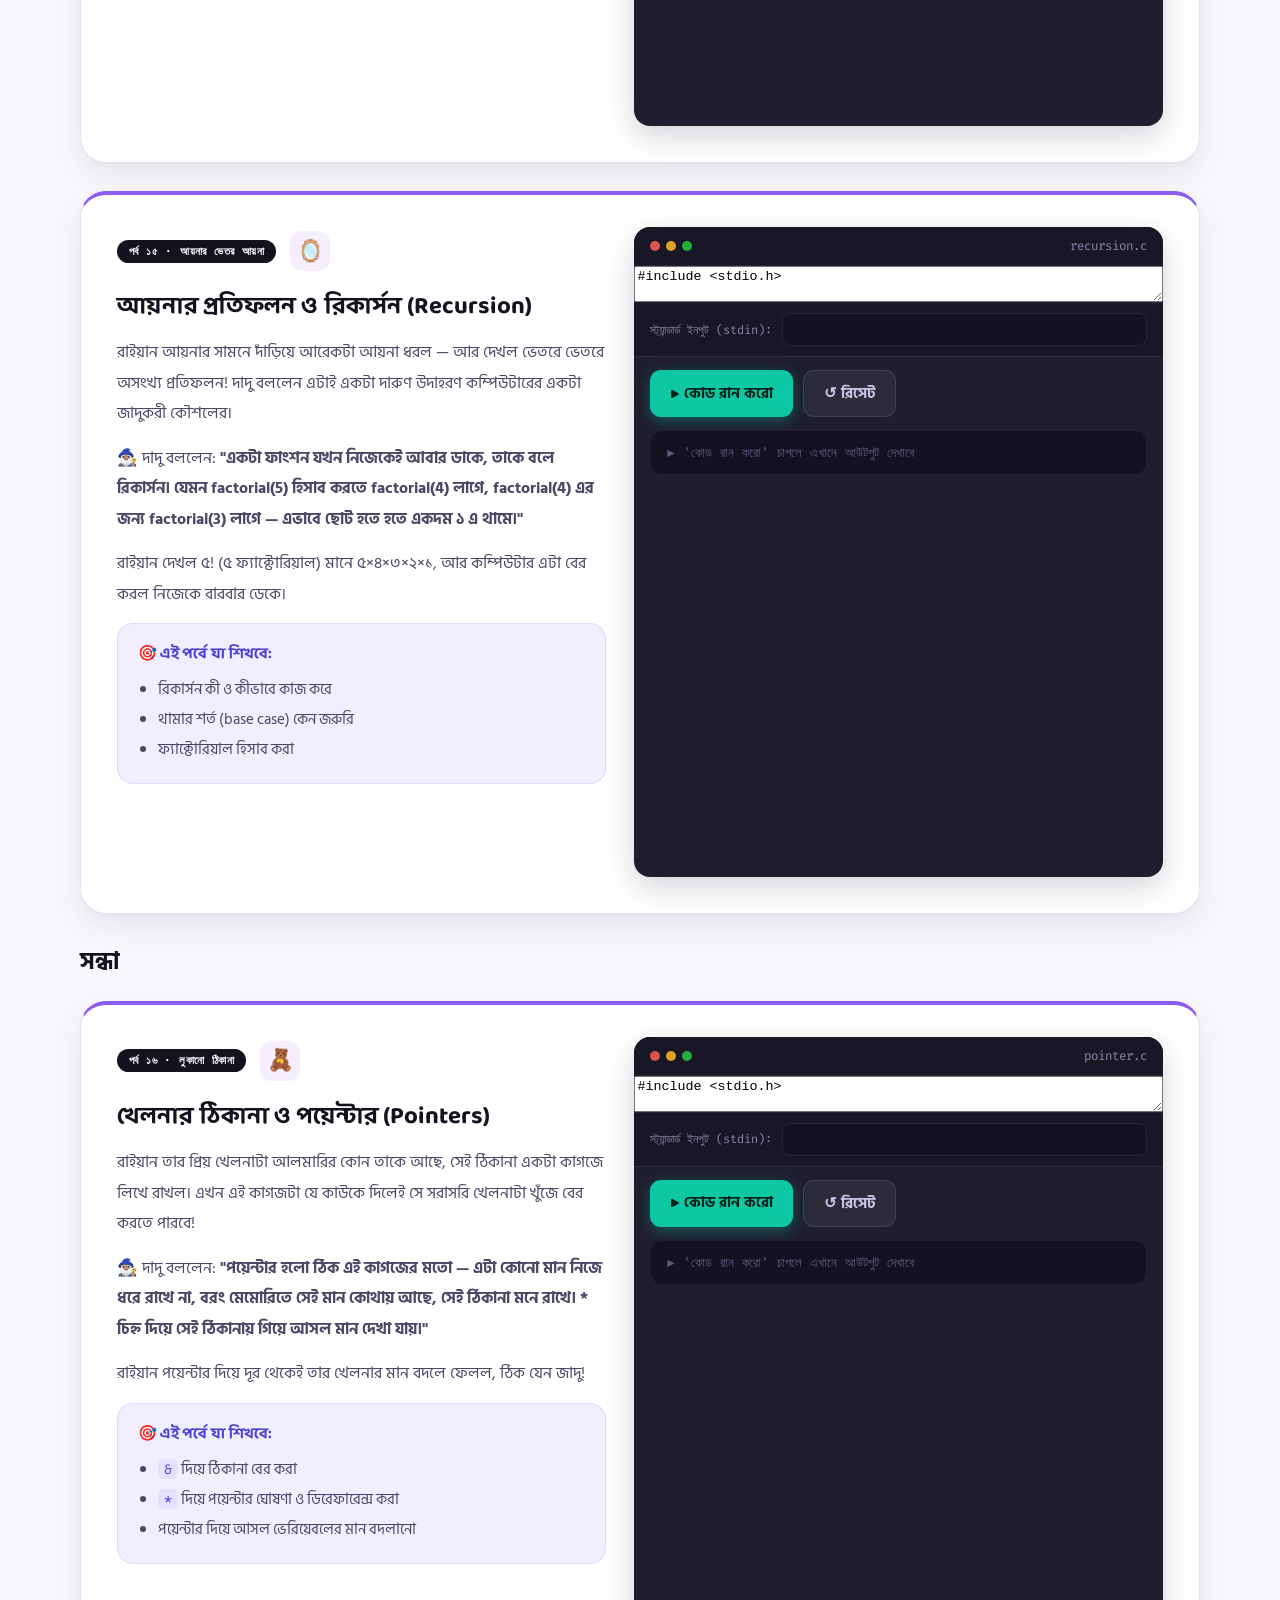
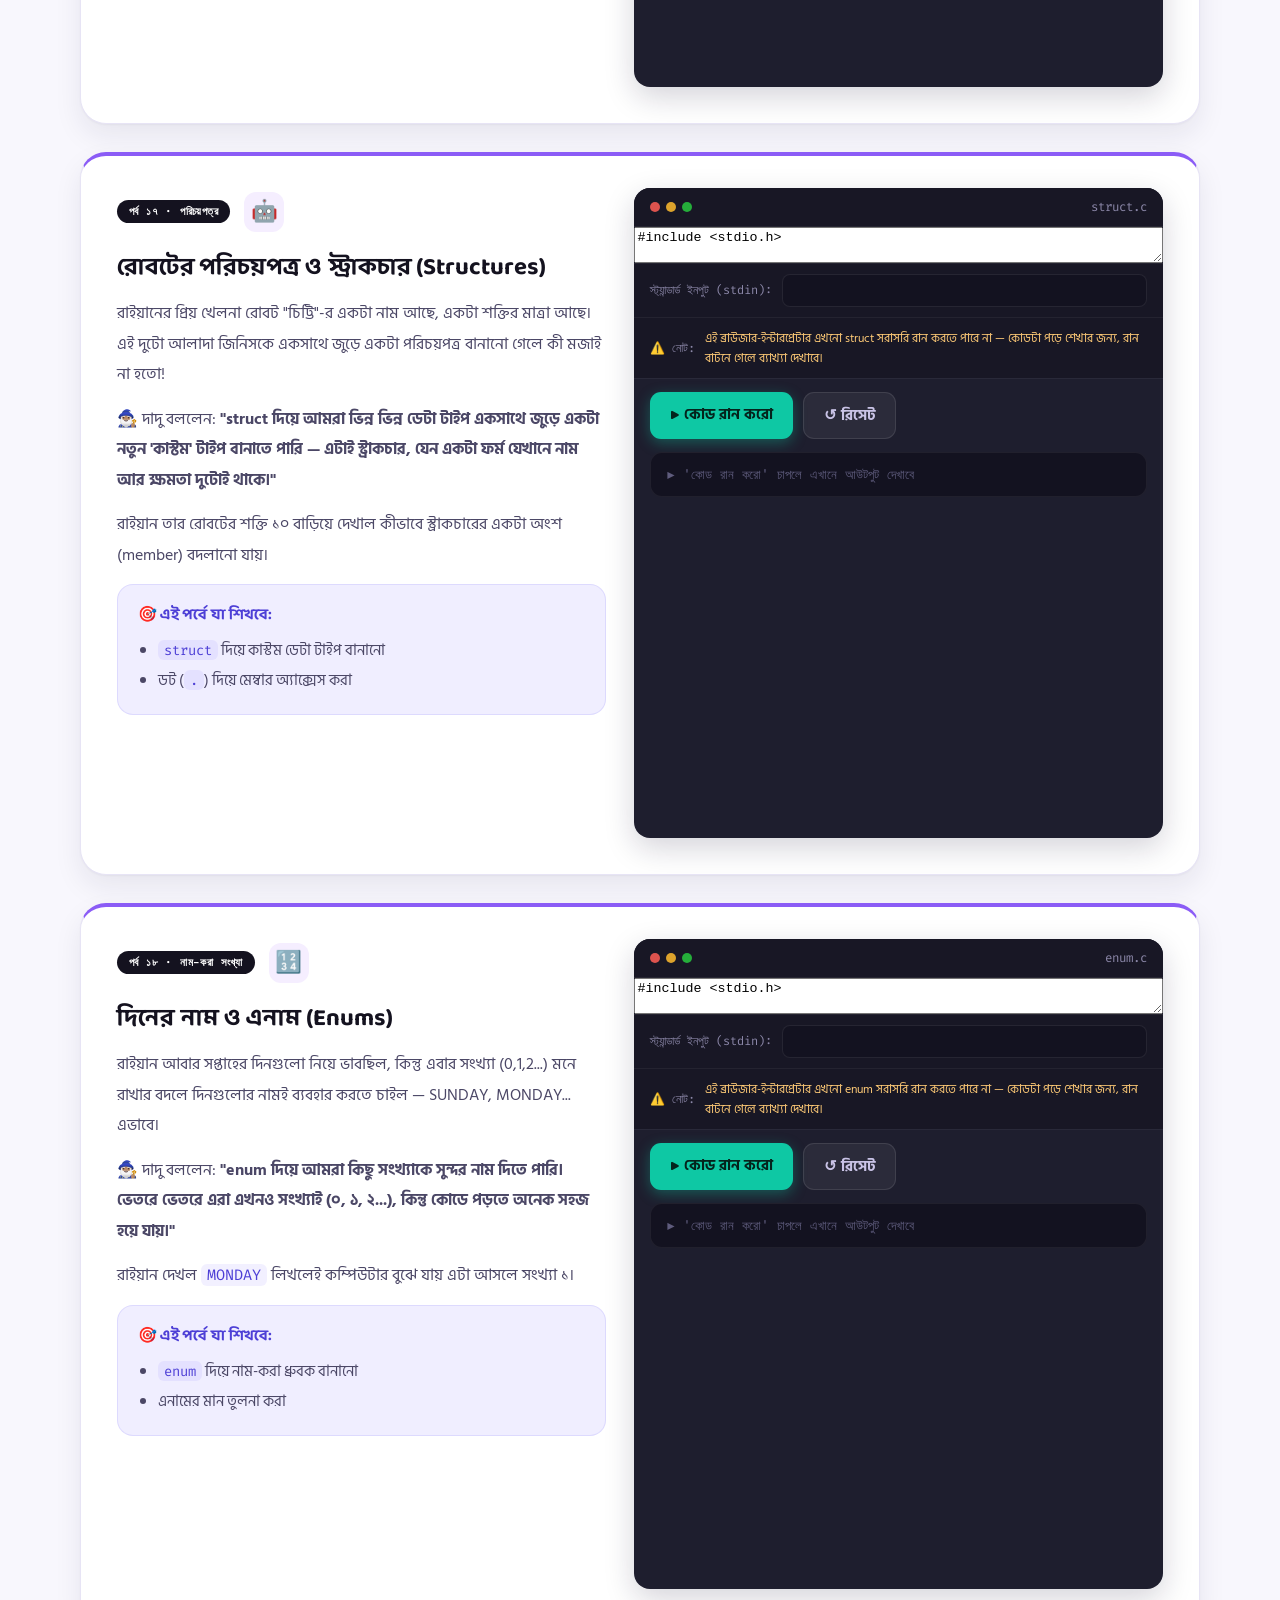
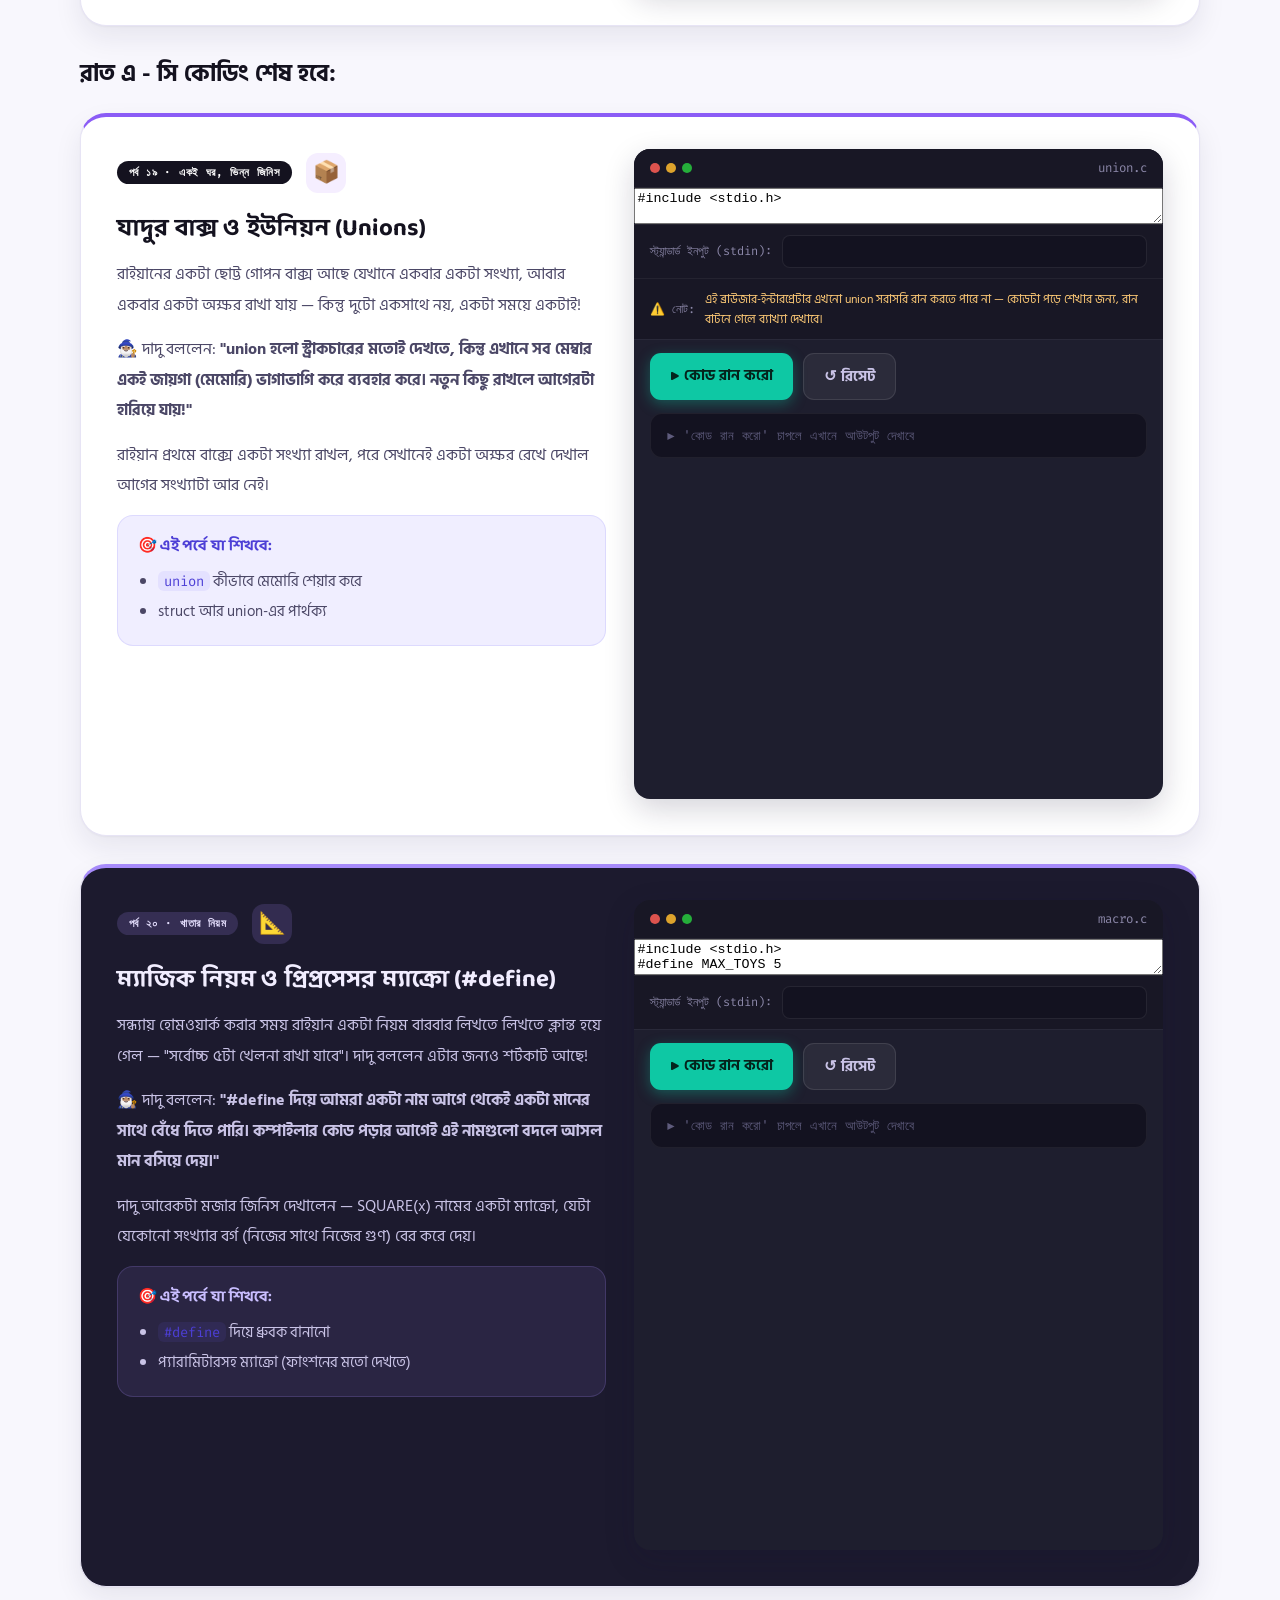
==== commit aaf43413: "Update index.html" ====
--- a/index.html
+++ b/index.html
@@ -49,8 +49,8 @@
   <h1>ছোটদের সি বুক <br> কোডিংয়ের একটি  দিন</h1>
   <p class="sub">রাইয়ান, তার বিড়াল মিনি আর কোডিং-দাদুর সাথে ঘুরে আসো সকাল থেকে রাত পর্যন্ত এক মজার দিনে — যেখানে প্রতিটা মুহূর্ত C প্রোগ্রামিংয়ের একটা নতুন গল্প। নিচের কোড বক্সে নিজে হাতে কোড বদলে "কোড রান করো" চেপে দেখো কী হয়!</p>
   <div class="mascots"><span>🧒🏽</span><span>🐱</span><span>🧙🏽‍♂️</span><span>💻</span><span>🌤️</span></div><br>
-  <div><b>অফলাইনে পড়ার বইটি ডাউনলোড করতে পারো - </b> <a href="https://drive.google.com/file/d/1nW86dNnu2vd-m6aby6oM2KaD76OM8aB8/view?usp=sharing" target="_blank"><img src="pdf.png" width="35" height="35"></a></div>
-  <div><b>কোড করতে কম্পাইলারে যাও - </b> <a href="compiler.html" target="_blank" style="text-decoration:none;"><b> ©️ ছোটদের সি কম্পাইলার</b> </a></div>
+  <div><b>অফলাইনে পড়ার জন্য বইটি ডাউনলোড করতে পারো - </b> <a href="https://drive.google.com/file/d/1nW86dNnu2vd-m6aby6oM2KaD76OM8aB8/view?usp=sharing" target="_blank"><img src="pdf.png" width="35" height="35"></a></div>
+  <div><b>কোড করতে কম্পাইলারে যাও - </b> <a href="compiler.html" target="_blank" style="text-decoration:none;"><b>©️ ছোটদের সি কম্পাইলার</b> </a></div>
 </header>
 <div class="container">
 
@@ -1096,13 +1096,13 @@
   <div id="confetti-wrap"></div>
   <div class="illustration">🌙</div>
   <h2>অনেক রাত হয়ে গেছে রাইয়ান!<br> আজকের কোডিং এখানেই শেষ!</h2>
-  <p>রাইয়ান, মিনি আর কোডিং-দাদু জানালার পাশে বসে তারা দেখছে। সকালের "হ্যালো, পৃথিবী!" থেকে শুরু করে সন্ধ্যার বাবল সর্ট পর্যন্ত — আজ একটামাত্র দিনে C প্রোগ্রামিংয়ের প্রায় সবগুলো বড় ধারণা ঘুরে দেখা হয়ে গেল। দাদু হাসিমুখে বললেন, "এখন থেকে প্রতিটা কোড তোমার কাছে একটা নতুন গল্প!"</p>
+  <p>রাইয়ান, মিনি আর কোডিং-দাদু জানালার পাশে বসে তারা দেখছে। সকালের "হ্যালো, পৃথিবী!" থেকে শুরু করে রাতের বাবল সর্ট পর্যন্ত — আজ একটামাত্র দিনে C প্রোগ্রামিংয়ের প্রায় সবগুলো বড় ধারণা ঘুরে দেখা হয়ে গেল। দাদু হাসিমুখে বললেন, "এখন থেকে প্রতিটা কোড তোমার কাছে একটা নতুন গল্প!"</p>
   <div class="certificate">
     <div class="cert-title">🏅 সার্টিফিকেট 🏅</div>
     <div class="cert-name">রাইয়ানের নতুন বন্ধু</div>
     <div class="cert-sub">C প্রোগ্রামিংয়ের ২১টি অধ্যায় সফলভাবে শেষ করার জন্য</div>
   </div>
-  <button class="btn btn-run" onclick="document.getElementById('ch1').scrollIntoView({behavior:'smooth'})">🔁 আবার প্রথম থেকে শুরু করো</button>
+  <button class="btn btn-run" ><a href="compiler.html" target="_blank" style="text-decoration:none; color: inherit;">তুমি চাইলে ছোটদের সি কম্পাইলার ব্যবহার করতে পারো</a></button>
 </section>
 
 </div>
